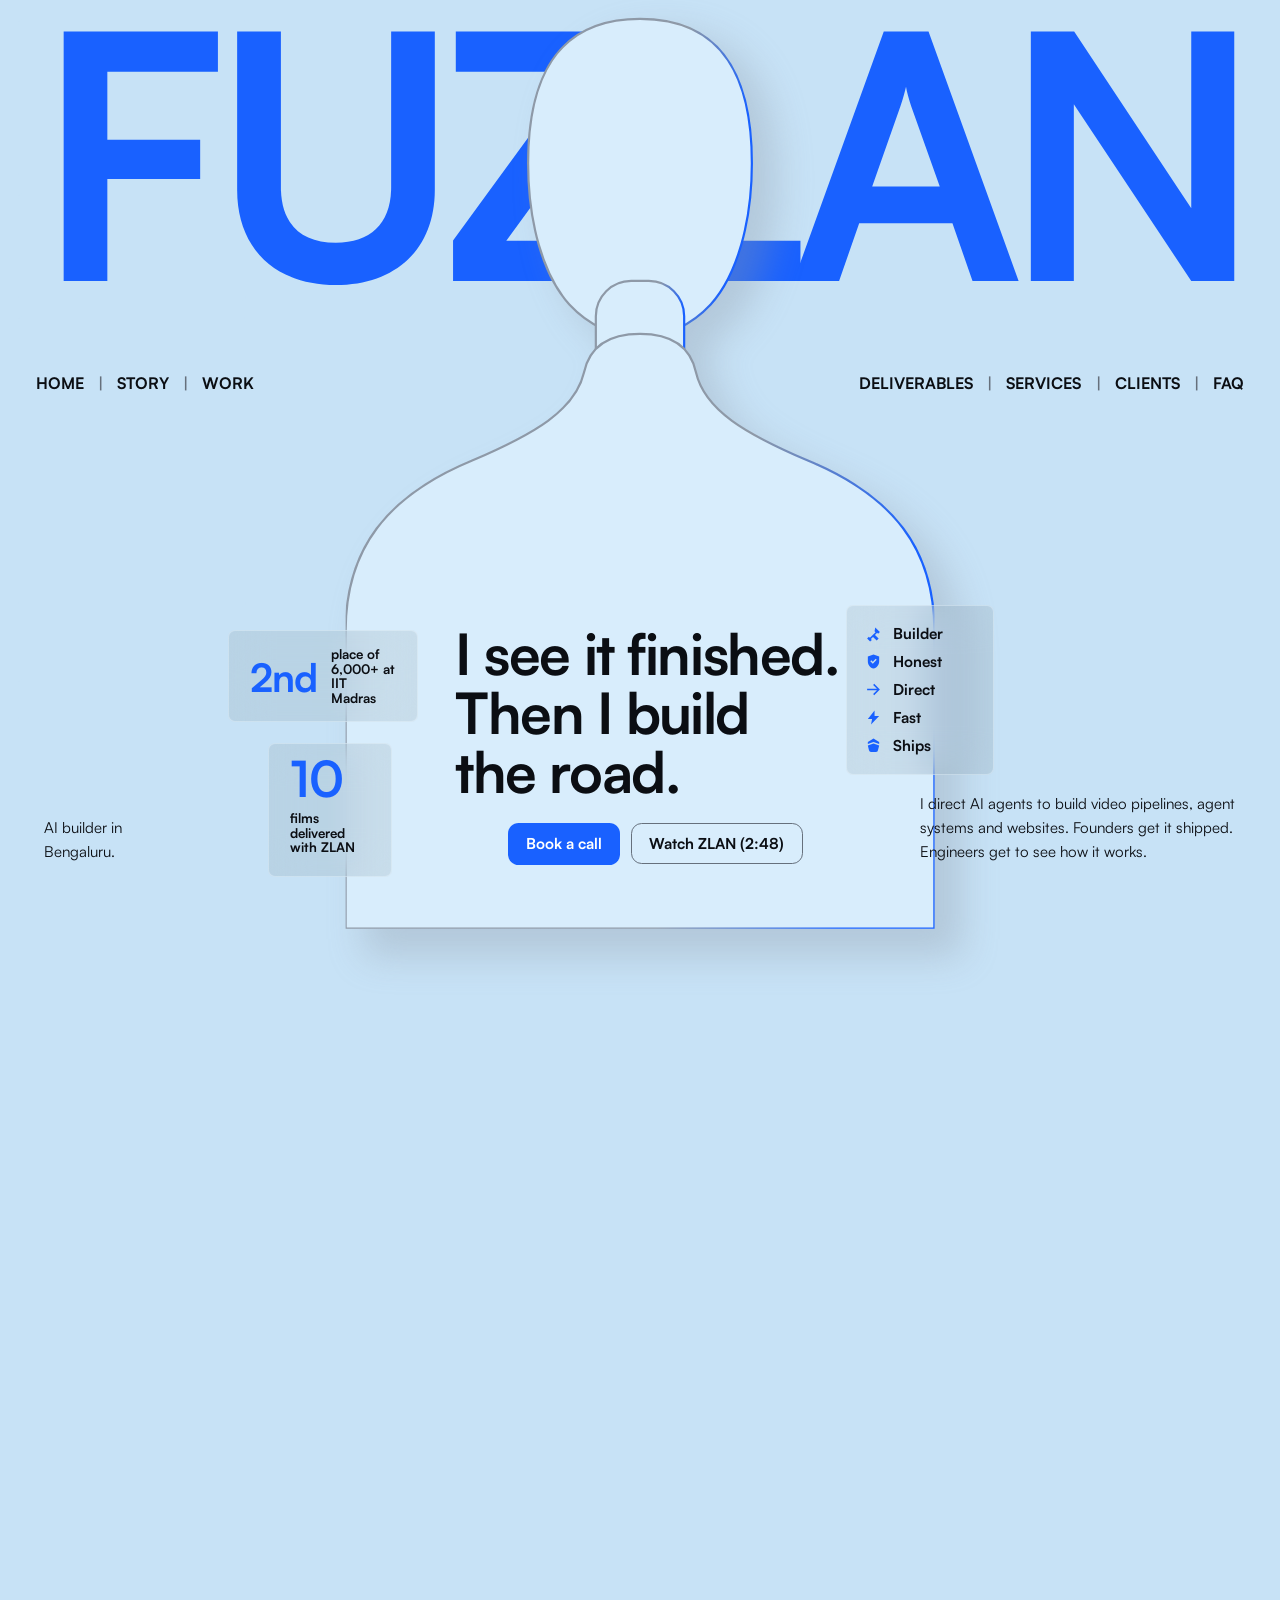
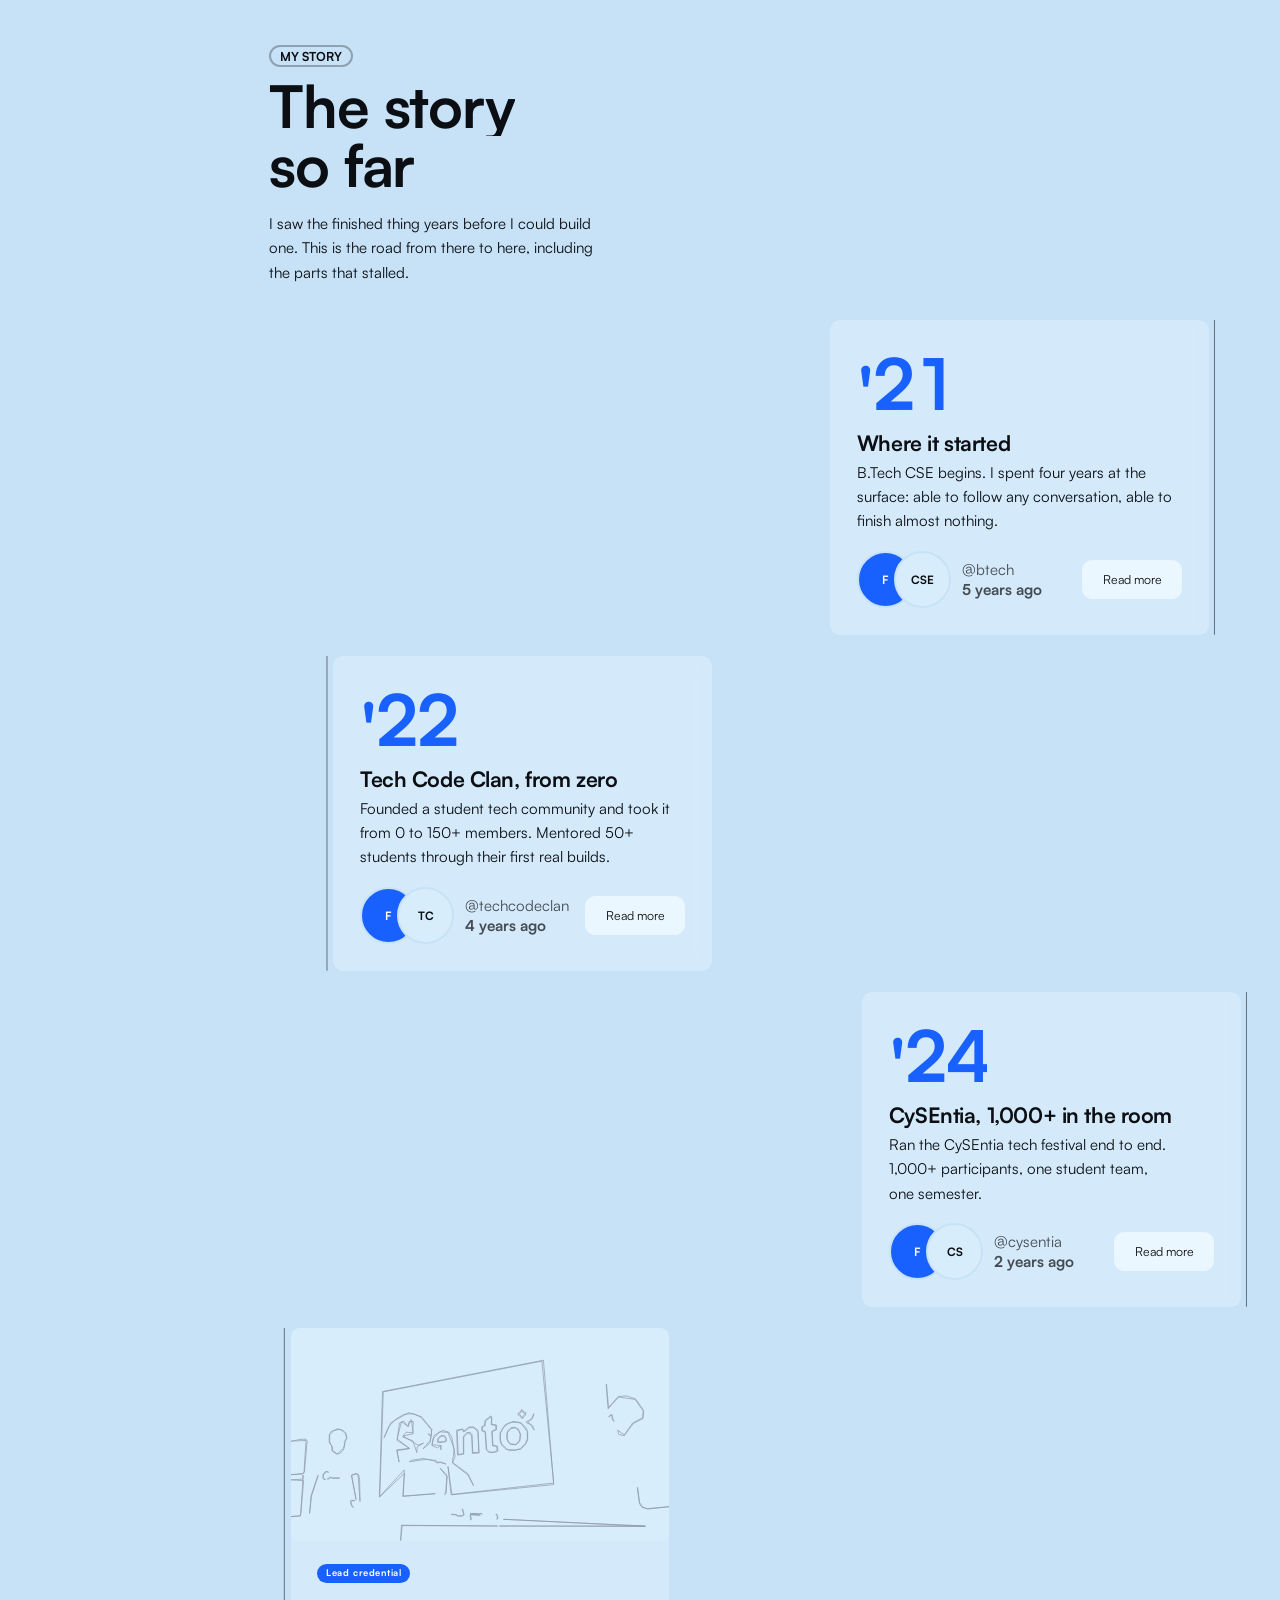
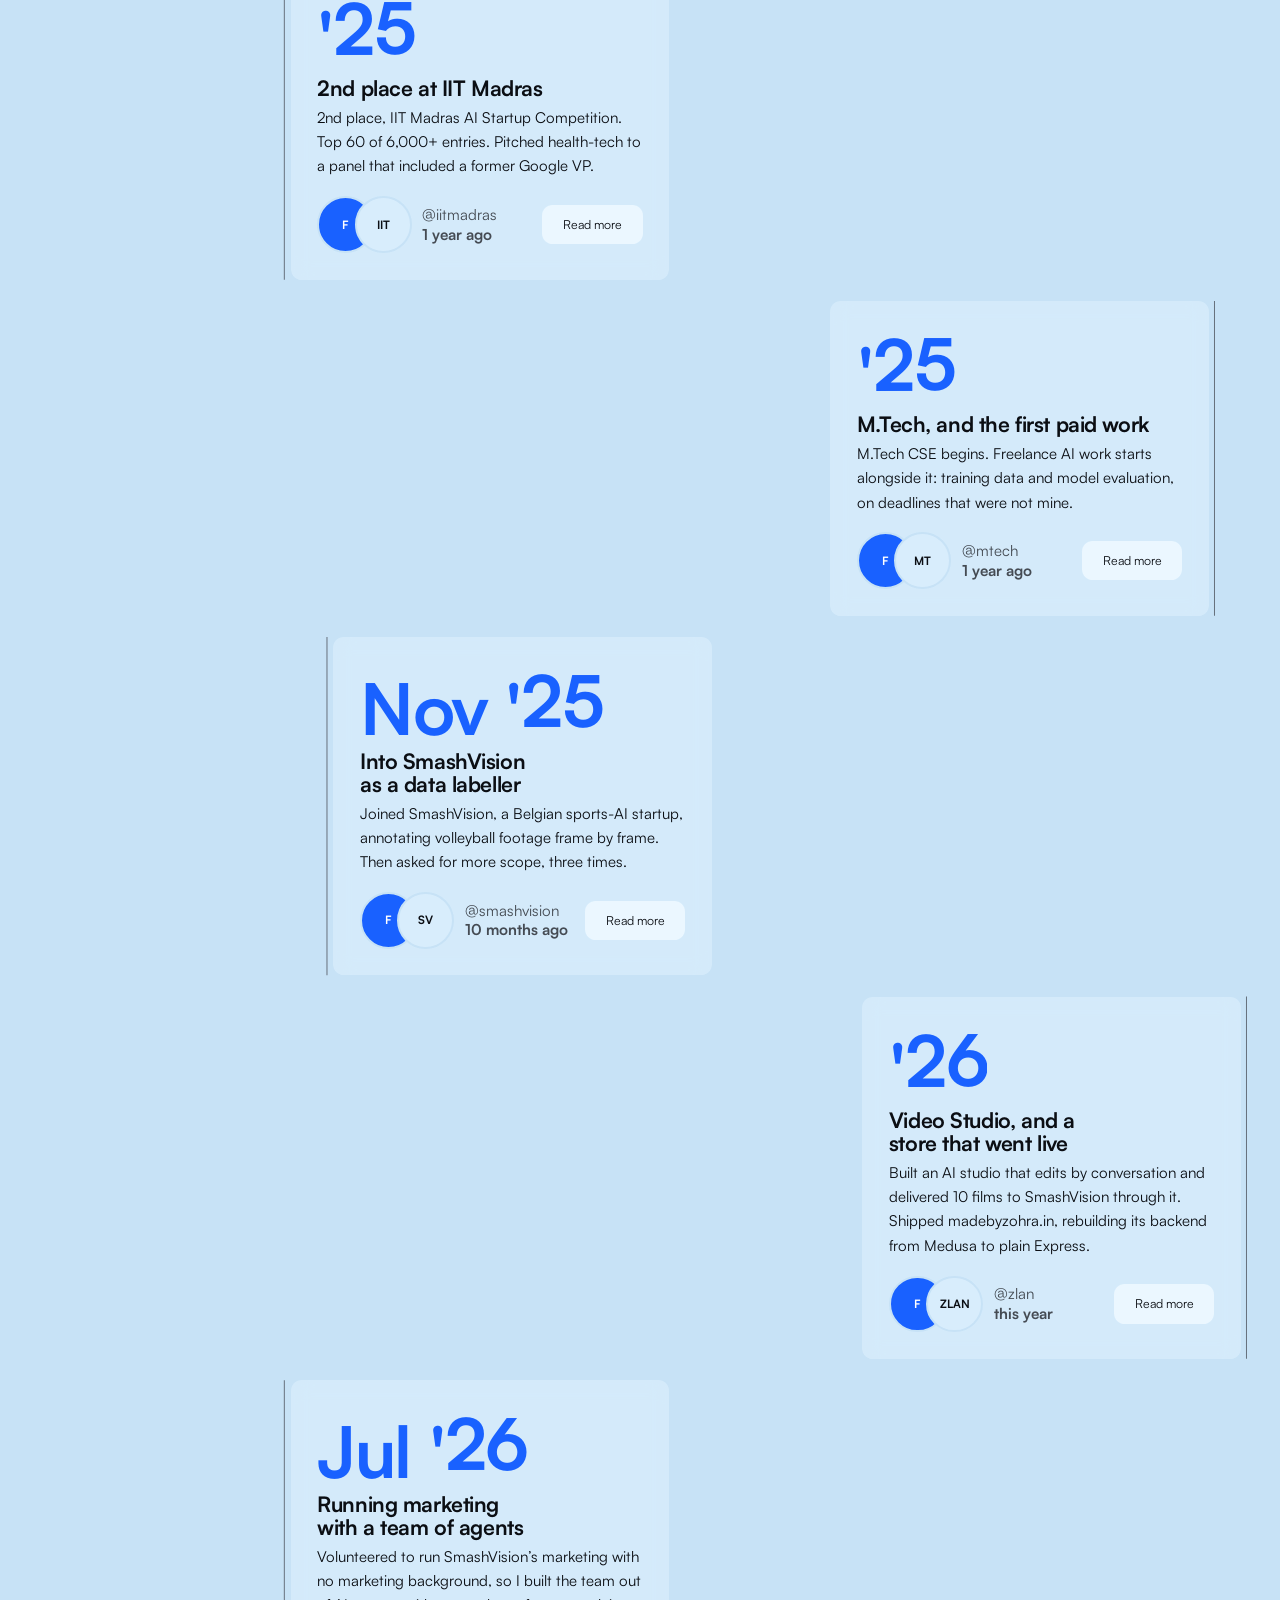
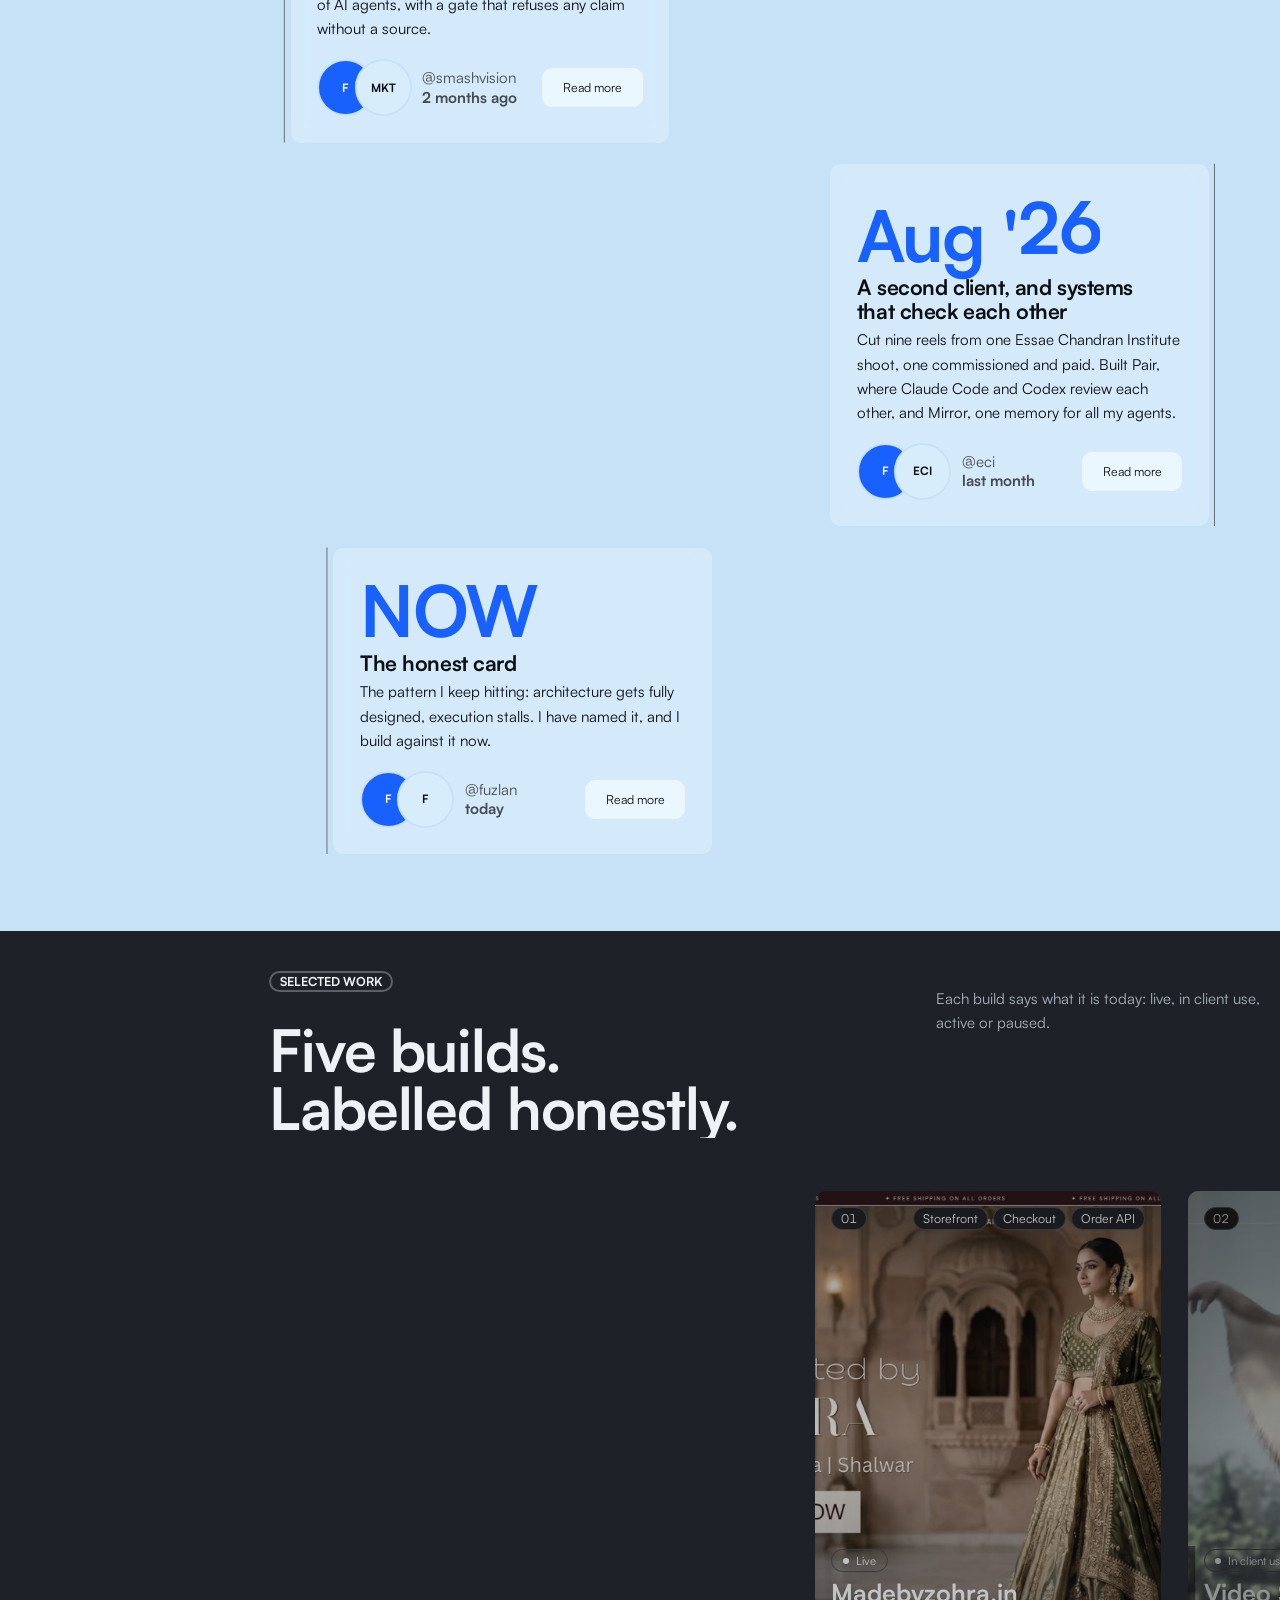
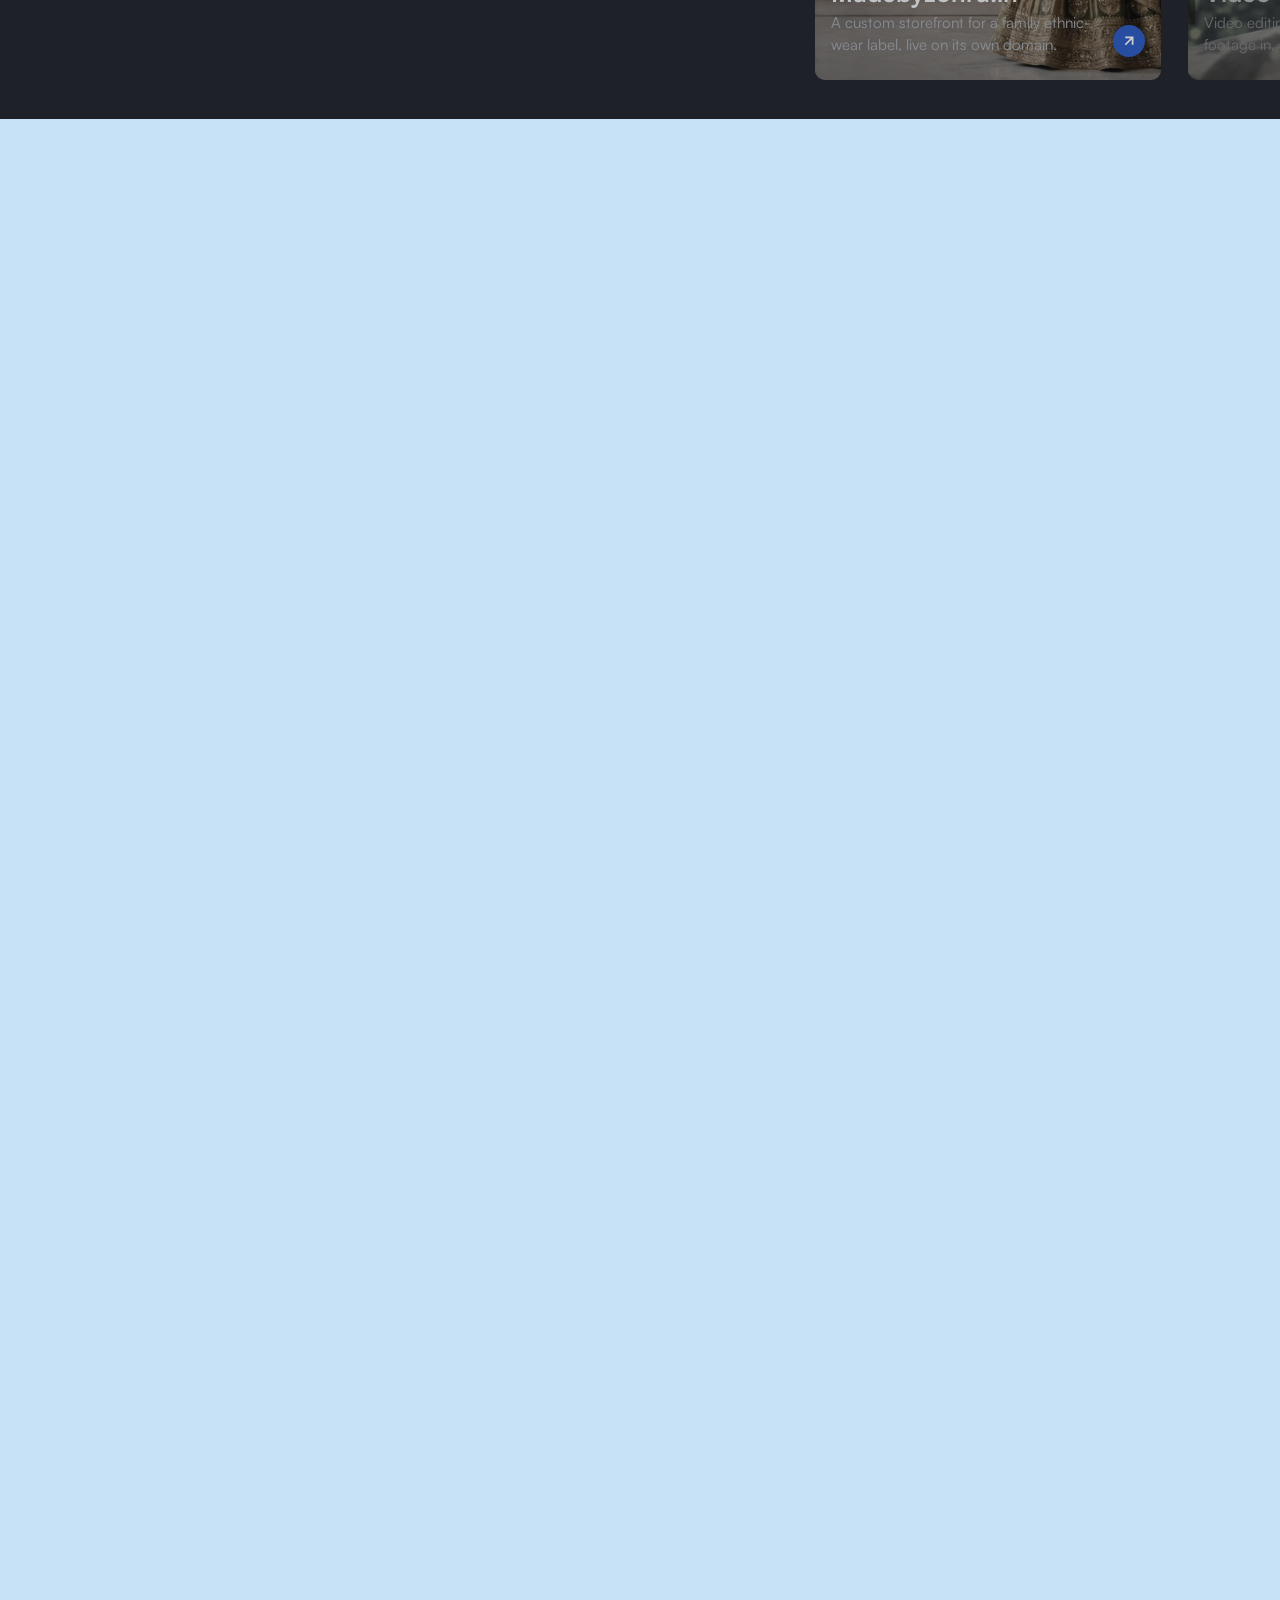
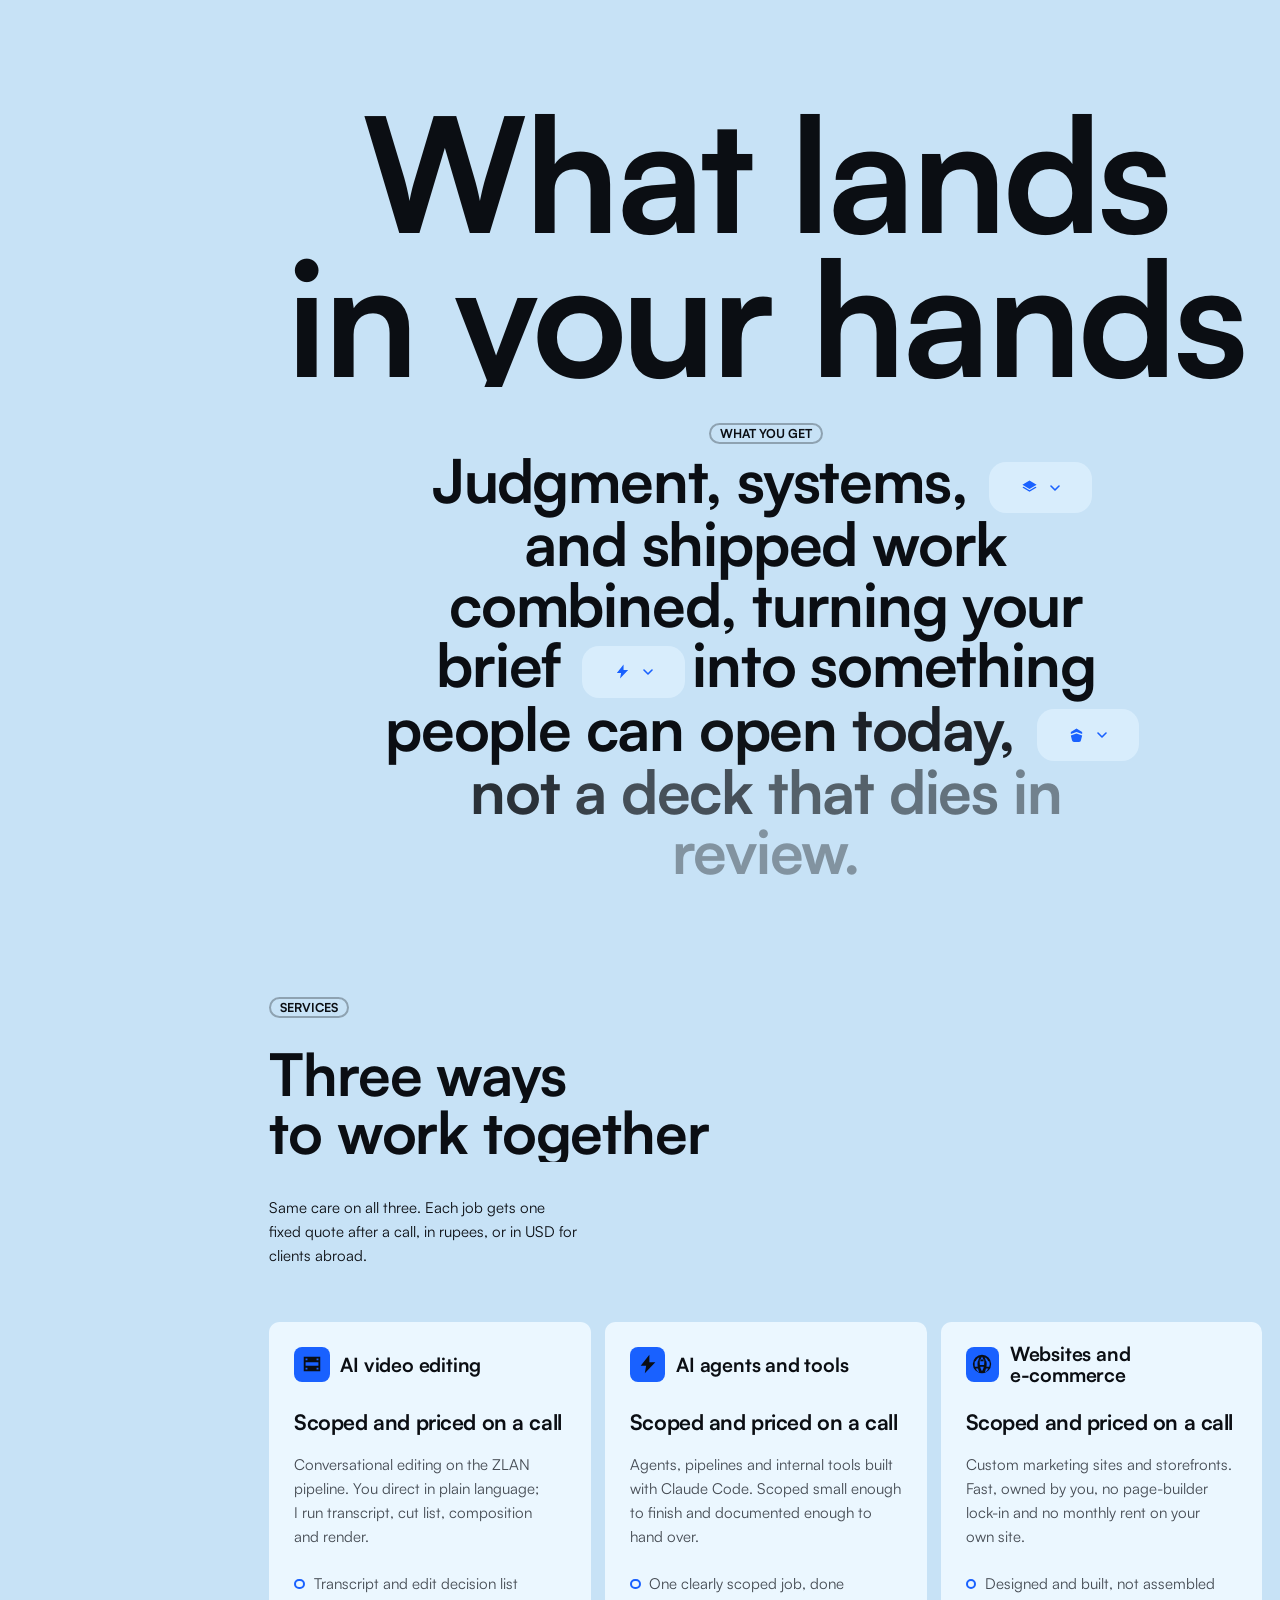
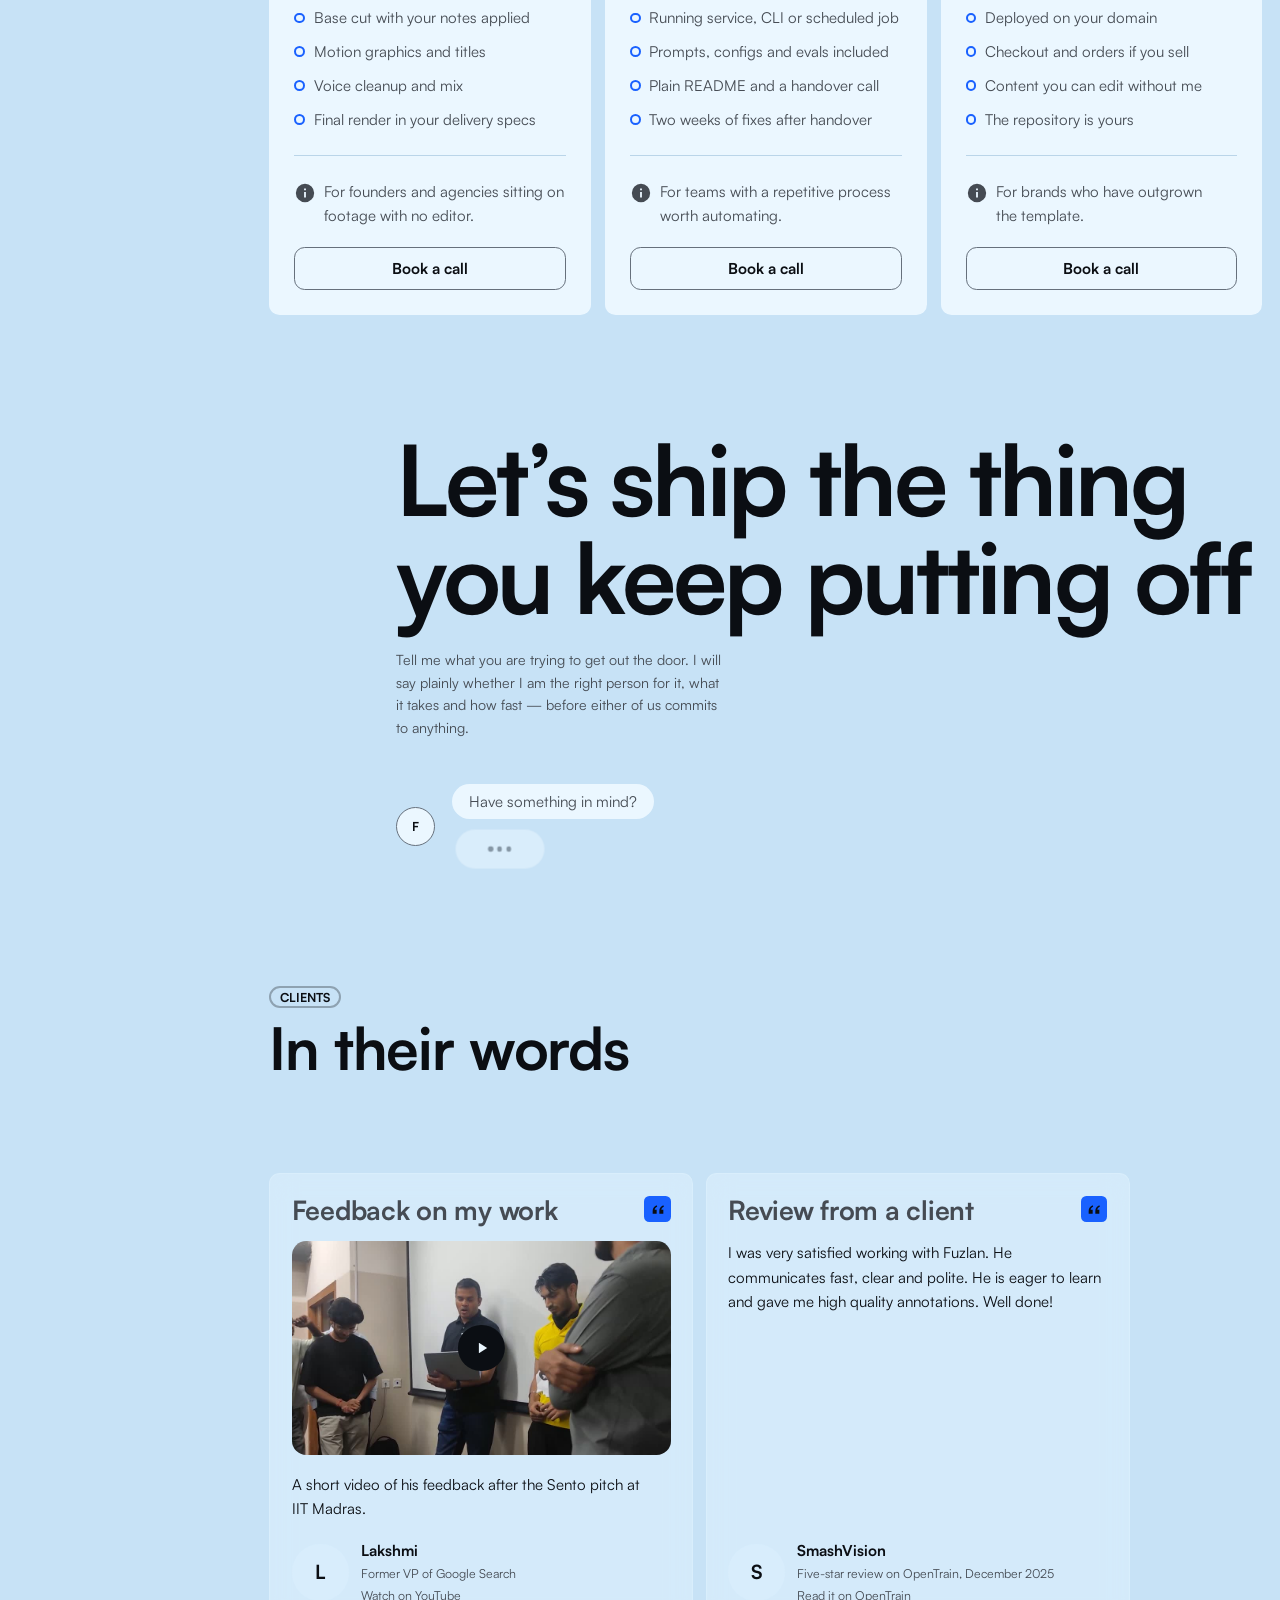
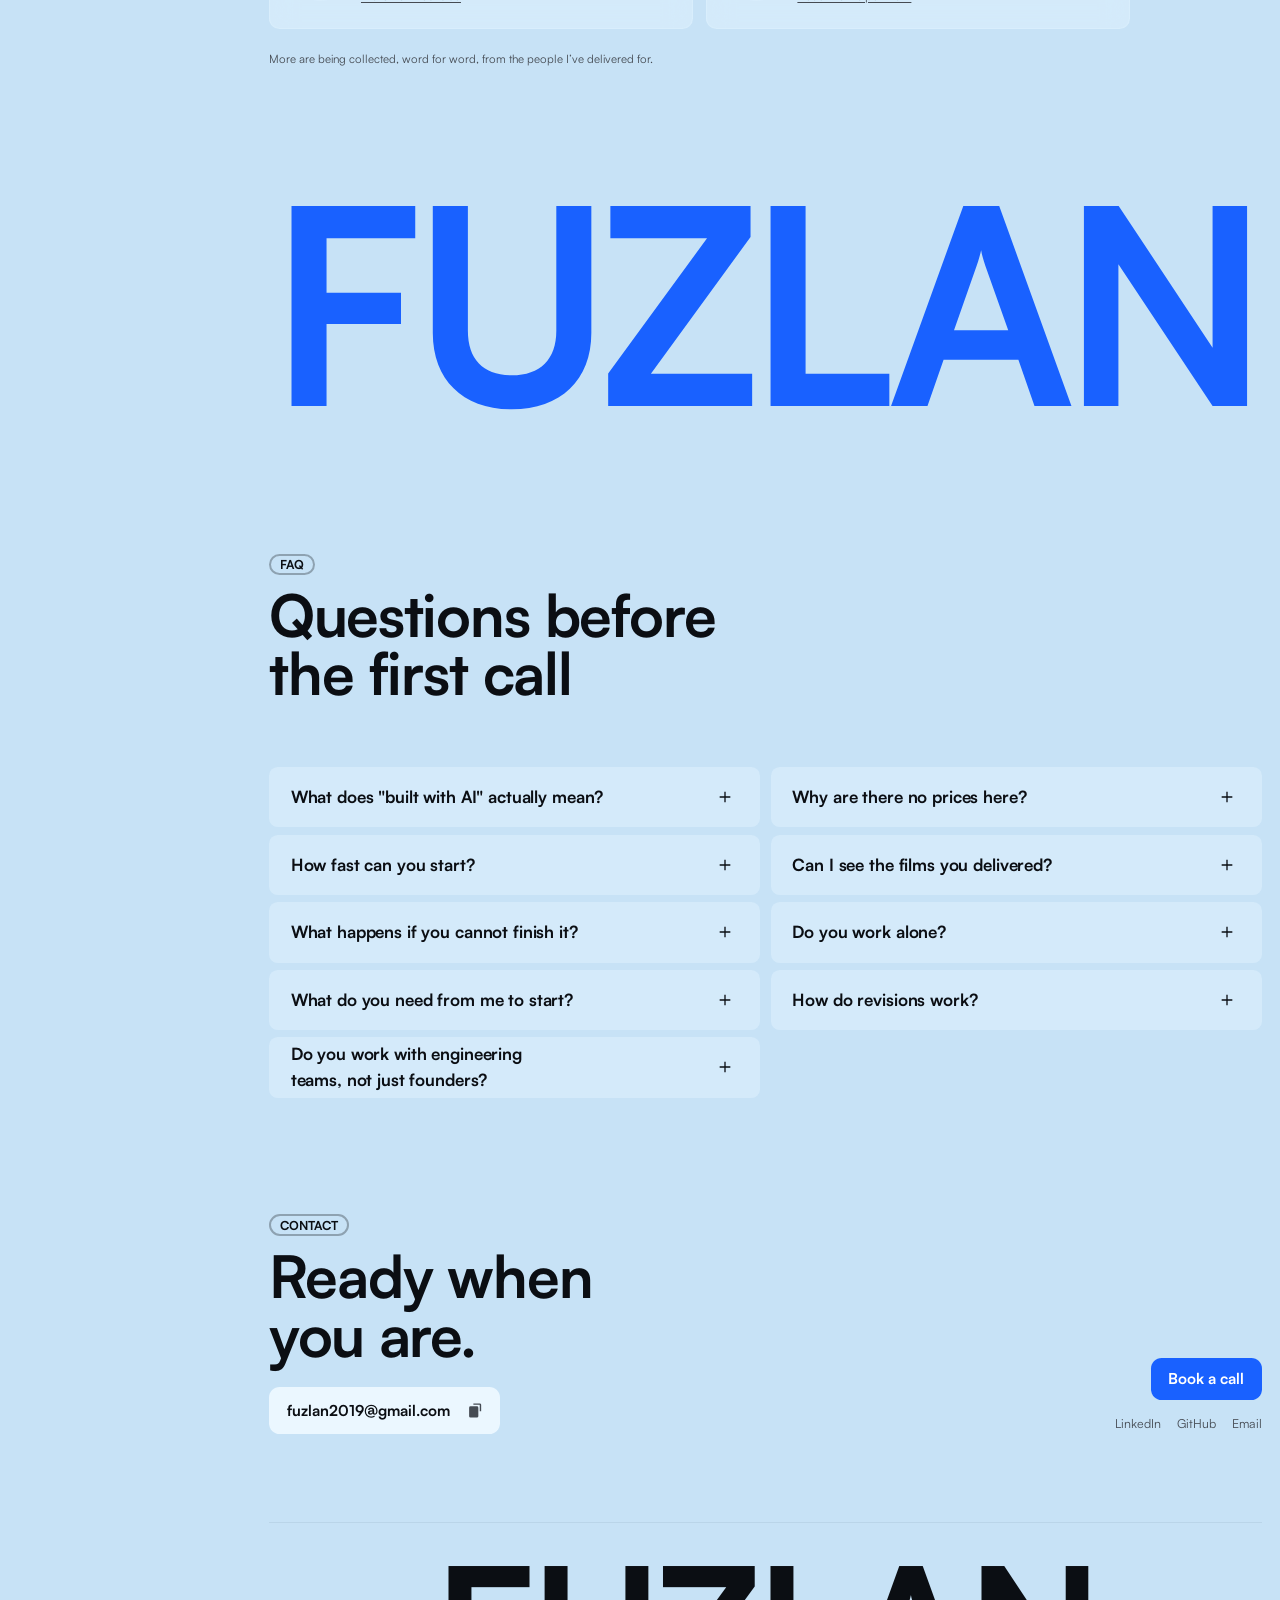
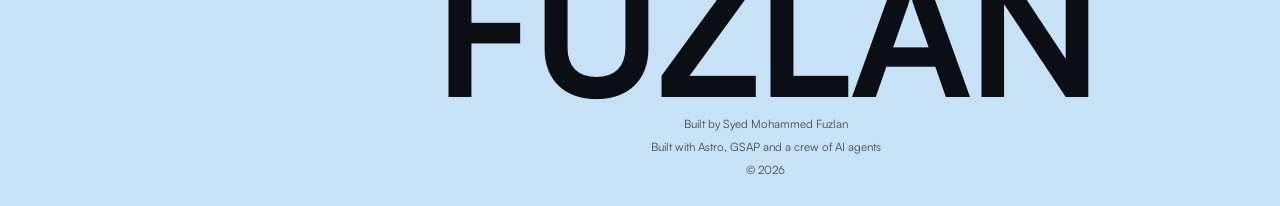
==== index.html @ 7e1467a5 "Publish portfolio build (from portfolio-v2@4879db1) Co-Authored-By: Claude Opus 5.5 <noreply@anthrop" ====
<!DOCTYPE html><html lang="en"><head><meta charset="utf-8"><meta name="viewport" content="width=device-width, initial-scale=1"><title>Fuzlan, AI builder: video pipelines, agent systems and websites</title><meta name="description" content="I direct AI agents to build video pipelines, agent systems and websites. Ten films delivered, a live storefront, and the systems behind them."><link rel="canonical" href="https://syedfuzlan.github.io/"><link rel="icon" href="/favicon.svg" type="image/svg+xml"><link rel="icon" href="/favicon.ico" sizes="32x32"><meta property="og:type" content="website"><meta property="og:title" content="Fuzlan, AI builder: video pipelines, agent systems and websites"><meta property="og:description" content="I direct AI agents to build video pipelines, agent systems and websites. Ten films delivered, a live storefront, and the systems behind them."><meta property="og:url" content="https://syedfuzlan.github.io/"><meta property="og:image" content="https://syedfuzlan.github.io/og.png"><meta property="og:image:width" content="1200"><meta property="og:image:height" content="630"><meta property="og:image:alt" content="FUZLAN. I direct AI agents to build video pipelines, agent systems and websites."><meta name="twitter:card" content="summary_large_image"><meta name="twitter:image" content="https://syedfuzlan.github.io/og.png"><link rel="preload" as="font" type="font/woff2" crossorigin href="/fonts/satoshi/Satoshi-Regular.woff2"><link rel="preload" as="font" type="font/woff2" crossorigin href="/fonts/satoshi/Satoshi-Bold.woff2"><noscript><style>
        .rv, [data-preload], .wordmark, .hero__nav, .figure, [data-eyebrow], [data-heading-split], [data-chat-msg] { opacity: 1 !important; transform: none !important; }
        .rail__inner { visibility: visible !important; }
        .fillline .w { color: var(--text); }
        [data-sketch] .sk__photo { opacity: 1 !important; }
        .sk__lines { display: none; }
      </style></noscript><link rel="stylesheet" href="/_astro/global.KOOyHSo7.css"><style>.sr{clip:rect(0 0 0 0);white-space:nowrap;border:0;width:1px;height:1px;margin:-1px;padding:0;position:absolute;overflow:hidden}
</style></head><body><a class="skip" href="#about">Skip to content</a><svg width="0" height="0" aria-hidden="true" focusable="false" style="position:absolute"><defs><!-- Pencil outline: graphite along the figure's edge, turning red at the
         shoulder like a red pencil. Referenced by .figure__art's stroke in hero.css. --><linearGradient id="rimlight" x1="0" y1="0" x2="1" y2="0.2"><stop offset="0%" style="stop-color: var(--graphite)"></stop><stop offset="70%" style="stop-color: var(--graphite)"></stop><stop offset="100%" style="stop-color: var(--accent)"></stop></linearGradient></defs><symbol id="silhouette" viewBox="0 0 400 620"><path d="M200 2c-58 0-76 42-76 98 0 40 10 76 28 96 13 14 30 22 48 22s35-8 48-22c18-20 28-56 28-96 0-56-18-98-76-98Z"></path><rect x="170" y="180" width="60" height="76" rx="24"></rect><path d="M200 216c20 0 34 8 38 26 6 26 34 42 76 60 58 24 86 60 86 116v202H0V418c0-56 28-92 86-116 42-18 70-34 76-60 4-18 18-26 38-26Z"></path></symbol></svg><div class="page-ghost" aria-hidden="true"></div><div class="mbar" data-open="false"><a class="logo-pill" href="#home">FUZLAN</a><a class="btn" href="https://cal.com/fuzlan-syed-tqcm4u/30min" target="_blank" rel="noopener">Book a call</a><button class="mbar__menu" type="button" aria-expanded="false" aria-label="Open menu"><svg class width="18" height="18" viewBox="0 0 24 24" fill="currentColor" aria-hidden="true" focusable="false"><path d="M4 4h6v6H4Zm10 0h6v6h-6ZM4 14h6v6H4Zm10 0h6v6h-6Z"></path></svg></button><nav class="msheet" aria-label="Sections"><a class="nav-pill" href="#home" data-nav="home"><svg class width="15" height="15" viewBox="0 0 24 24" fill="currentColor" aria-hidden="true" focusable="false"><path d="M12 3 3 10v10a1 1 0 0 0 1 1h5v-6h6v6h5a1 1 0 0 0 1-1V10Z"></path></svg>Home</a><a class="nav-pill" href="#about" data-nav="about"><svg class width="15" height="15" viewBox="0 0 24 24" fill="currentColor" aria-hidden="true" focusable="false"><path d="M12 3a9 9 0 1 0 0 18 9 9 0 0 0 0-18Zm0 4a3 3 0 1 1 0 6 3 3 0 0 1 0-6Zm0 13a7 7 0 0 1-5-2.1c.6-2 2.7-3.2 5-3.2s4.4 1.2 5 3.2A7 7 0 0 1 12 20Z"></path></svg>Story</a><a class="nav-pill" href="#projects" data-nav="projects"><svg class width="15" height="15" viewBox="0 0 24 24" fill="currentColor" aria-hidden="true" focusable="false"><path d="M9 4h6a2 2 0 0 1 2 2v1h2a2 2 0 0 1 2 2v9a2 2 0 0 1-2 2H5a2 2 0 0 1-2-2V9a2 2 0 0 1 2-2h2V6a2 2 0 0 1 2-2Zm0 3h6V6H9Z"></path></svg>Work</a><a class="nav-pill" href="#what-you-get" data-nav="what-you-get"><svg class width="15" height="15" viewBox="0 0 24 24" fill="currentColor" aria-hidden="true" focusable="false"><path d="M12 2 2 8l10 6 10-6Zm-8.3 9L2 12l10 6 10-6-1.7-1-8.3 5Z"></path></svg>Deliverables</a><a class="nav-pill" href="#services" data-nav="services"><svg class width="15" height="15" viewBox="0 0 24 24" fill="currentColor" aria-hidden="true" focusable="false"><path d="M13.5 2 4 14h6l-1.5 8L20 10h-6.5Z"></path></svg>Services</a><a class="nav-pill" href="#clients" data-nav="clients"><svg class width="15" height="15" viewBox="0 0 24 24" fill="currentColor" aria-hidden="true" focusable="false"><path d="M9 4a3.5 3.5 0 1 1 0 7 3.5 3.5 0 0 1 0-7Zm7 1a3 3 0 1 1 0 6 3 3 0 0 1 0-6ZM2 20c0-3.3 3.1-6 7-6s7 2.7 7 6Zm14.5-7c3 0 5.5 2.2 5.5 5v2h-4.2c0-2.7-1-5-2.7-6.6.4-.3.9-.4 1.4-.4Z"></path></svg>Clients</a><a class="nav-pill" href="#faq" data-nav="faq"><svg class width="15" height="15" viewBox="0 0 24 24" fill="currentColor" aria-hidden="true" focusable="false"><path d="M12 2a10 10 0 1 0 0 20 10 10 0 0 0 0-20Zm.2 15.5a1.3 1.3 0 1 1 0-2.6 1.3 1.3 0 0 1 0 2.6ZM14 12c-.8.6-1 .9-1 1.6v.4h-2v-.6c0-1.4.6-2.1 1.5-2.8.7-.5 1-.9 1-1.5 0-.8-.6-1.3-1.5-1.3-.8 0-1.4.4-1.7 1.2l-1.8-.8C9 6.7 10.3 6 12 6c2 0 3.5 1.2 3.5 3 0 1.3-.6 2.1-1.5 3Z"></path></svg>FAQ</a><div class="rail__mail"><span>fuzlan2019@gmail.com</span><button class="copy-btn" data-copy="fuzlan2019@gmail.com" type="button"><svg class width="15" height="15" viewBox="0 0 24 24" fill="currentColor" aria-hidden="true" focusable="false"><path d="M9 2h9a2 2 0 0 1 2 2v9h-2V4H9Zm-4 4h9a2 2 0 0 1 2 2v12a2 2 0 0 1-2 2H5a2 2 0 0 1-2-2V8a2 2 0 0 1 2-2Z"></path></svg><span class="sr">Copy email address</span></button></div><a class="btn" href="https://cal.com/fuzlan-syed-tqcm4u/30min" target="_blank" rel="noopener">Book a call</a></nav></div><header class="hero" id="home"><h1 class="wordmark" data-hero="logo">FUZLAN</h1><nav class="hero__nav" aria-label="Sections"><ul><li data-hero="nav-home"><a href="#home">Home</a></li><li data-hero="nav-about"><a href="#about">Story</a></li><li data-hero="nav-projects"><a href="#projects">Work</a></li></ul><ul><li data-hero="nav-what-you-get"><a href="#what-you-get">Deliverables</a></li><li data-hero="nav-services"><a href="#services">Services</a></li><li data-hero="nav-clients"><a href="#clients">Clients</a></li><li data-hero="nav-faq"><a href="#faq">FAQ</a></li></ul></nav><!-- Portrait slot. See src/components/Silhouette.astro for the one-file swap. --><div class="figure" aria-hidden="true"><svg class="figure__shadow" viewBox="0 0 400 560" preserveAspectRatio="xMidYMin slice"><use href="#silhouette"></use></svg><svg class="figure__art" viewBox="0 0 400 560" preserveAspectRatio="xMidYMin slice"><use href="#silhouette"></use></svg></div><div class="hero__band"><div class="hero__left"><p class="hero__caption" data-preload data-hero-fade>AI builder in Bengaluru.</p><div class="hero__cards"><a class="stat stat--1" data-preload data-hero="stat-1" href="https://www.youtube.com/watch?v=ueWF6grD7H8" target="_blank" rel="noopener"><b class="stat__value">2nd</b><span class="stat__label">place of 6,000+ at IIT Madras</span></a><a class="stat stat--2" data-preload data-hero="stat-2" href="https://www.youtube.com/watch?v=uwUm25BOGa8" target="_blank" rel="noopener"><b class="stat__value">10</b><span class="stat__label">films delivered with ZLAN</span></a></div></div><div class="hero__mid"><p class="claim" data-preload>I see it finished.<br>Then I build<br>the road.</p><div class="hero__ctas"><a class="btn" data-button-hover data-preload data-hero="cta" href="https://cal.com/fuzlan-syed-tqcm4u/30min" target="_blank" rel="noopener">Book a call</a><a class="btn btn--ghost" data-button-hover data-preload data-hero-out href="https://www.youtube.com/watch?v=uwUm25BOGa8" target="_blank" rel="noopener">Watch ZLAN (2:48)</a></div></div><div class="hero__right"><ul class="traits" data-preload data-hero-fade><li><svg class width="17" height="17" viewBox="0 0 24 24" fill="currentColor" aria-hidden="true" focusable="false"><path d="M14.5 2 21 8.5l-2.5 2.5-1.4-1.4-3 3 5.2 5.2-2.8 2.8-5.2-5.2-3 3 1.4 1.4L7.2 22 3 17.8l2.5-2.5 1.4 1.4 8-8-1.4-1.4Z"></path></svg>Builder</li><li><svg class width="17" height="17" viewBox="0 0 24 24" fill="currentColor" aria-hidden="true" focusable="false"><path d="M12 2 4 5v7c0 5 3.4 9 8 10 4.6-1 8-5 8-10V5Zm-1 13-3.5-3.5 1.4-1.4L11 12.2l4.1-4.1 1.4 1.4Z"></path></svg>Honest</li><li><svg class width="17" height="17" viewBox="0 0 24 24" fill="currentColor" aria-hidden="true" focusable="false"><path d="M13 4l8 8-8 8-1.5-1.5 5.4-5.5H3v-2h13.9L11.5 5.5Z"></path></svg>Direct</li><li><svg class width="17" height="17" viewBox="0 0 24 24" fill="currentColor" aria-hidden="true" focusable="false"><path d="M13.5 2 4 14h6l-1.5 8L20 10h-6.5Z"></path></svg>Fast</li><li><svg class width="17" height="17" viewBox="0 0 24 24" fill="currentColor" aria-hidden="true" focusable="false"><path d="M12 2 4 7v3l8-3 8 3V7Zm-8 10 8-3 8 3-1.6 6.2A3 3 0 0 1 15.5 21h-7a3 3 0 0 1-2.9-2.2Z"></path></svg>Ships</li></ul><p class="hero__note" data-preload data-hero-fade>I direct AI agents to build video pipelines, agent systems and websites. Founders get it shipped. Engineers get to see how it works.</p></div><div class="hero__ctas hero__ctas--m"><a class="btn" data-button-hover href="https://cal.com/fuzlan-syed-tqcm4u/30min" target="_blank" rel="noopener">Book a call</a><a class="btn btn--ghost" data-button-hover href="https://www.youtube.com/watch?v=uwUm25BOGa8" target="_blank" rel="noopener">Watch ZLAN (2:48)</a></div></div></header><div class="frame"><aside class="rail" aria-label="Site navigation"><div class="rail__inner"><div class="rail__card"><div class="rail__top"><a class="logo-pill" data-side="logo" href="#home">FUZLAN</a><div class="rail__socials"><a class="icon-sq" href="https://linkedin.com/in/syedfuzlan" rel="me noopener" target="_blank" aria-label="LinkedIn"><svg class width="13" height="13" viewBox="0 0 24 24" fill="currentColor" aria-hidden="true" focusable="false"><path d="M4.5 3.5a2 2 0 1 1 0 4 2 2 0 0 1 0-4ZM3 9h3v12H3Zm5.5 0h2.9v1.6h.1c.4-.8 1.5-1.8 3.2-1.8 3.4 0 4 2.2 4 5.1V21h-3v-5.4c0-1.3 0-3-1.8-3s-2.1 1.4-2.1 2.9V21h-3Z"></path></svg></a><a class="icon-sq" href="https://github.com/SyedFuzlan" rel="me noopener" target="_blank" aria-label="GitHub"><svg class width="13" height="13" viewBox="0 0 24 24" fill="currentColor" aria-hidden="true" focusable="false"><path d="M12 2a10 10 0 0 0-3.2 19.5c.5.1.7-.2.7-.5v-1.8c-2.8.6-3.4-1.3-3.4-1.3-.5-1.2-1.1-1.5-1.1-1.5-1-.6.1-.6.1-.6 1 .1 1.5 1 1.5 1 .9 1.6 2.4 1.1 3 .9.1-.7.4-1.1.7-1.4-2.2-.3-4.6-1.1-4.6-5 0-1.1.4-2 1-2.7-.1-.3-.4-1.3.1-2.7 0 0 .8-.3 2.7 1a9.4 9.4 0 0 1 5 0c1.9-1.3 2.7-1 2.7-1 .5 1.4.2 2.4.1 2.7.6.7 1 1.6 1 2.7 0 3.9-2.4 4.7-4.6 5 .4.3.7 1 .7 2v2.9c0 .3.2.6.7.5A10 10 0 0 0 12 2Z"></path></svg></a><a class="icon-sq" href="mailto:fuzlan2019@gmail.com" rel="me noopener" target="_blank" aria-label="Email"><svg class width="13" height="13" viewBox="0 0 24 24" fill="currentColor" aria-hidden="true" focusable="false"><path d="M3 5h18a1 1 0 0 1 1 1v12a1 1 0 0 1-1 1H3a1 1 0 0 1-1-1V6a1 1 0 0 1 1-1Zm9 8L4.4 7h15.2Z"></path></svg></a></div></div><p class="rail__bio">AI builder. I direct agents to build video pipelines, agent systems and websites.</p></div><div class="rail__card rail__stats"><a class="rail-stat" data-side="stat-1" href="https://www.youtube.com/watch?v=ueWF6grD7H8" target="_blank" rel="noopener"><b>2nd</b><span>place of 6,000+ at IIT Madras</span></a><a class="rail-stat" data-side="stat-2" href="https://www.youtube.com/watch?v=uwUm25BOGa8" target="_blank" rel="noopener"><b>10</b><span>films delivered with ZLAN</span></a></div><nav class="rail__card rail__nav" aria-label="Sections"><a class="nav-pill" href="#home" data-nav="home" data-side="nav-home" aria-current="true"><svg class width="15" height="15" viewBox="0 0 24 24" fill="currentColor" aria-hidden="true" focusable="false"><path d="M12 3 3 10v10a1 1 0 0 0 1 1h5v-6h6v6h5a1 1 0 0 0 1-1V10Z"></path></svg><span class="nav-pill__label">Home</span></a><a class="nav-pill" href="#about" data-nav="about" data-side="nav-about" aria-current="false"><svg class width="15" height="15" viewBox="0 0 24 24" fill="currentColor" aria-hidden="true" focusable="false"><path d="M12 3a9 9 0 1 0 0 18 9 9 0 0 0 0-18Zm0 4a3 3 0 1 1 0 6 3 3 0 0 1 0-6Zm0 13a7 7 0 0 1-5-2.1c.6-2 2.7-3.2 5-3.2s4.4 1.2 5 3.2A7 7 0 0 1 12 20Z"></path></svg><span class="nav-pill__label">Story</span></a><a class="nav-pill" href="#projects" data-nav="projects" data-side="nav-projects" aria-current="false"><svg class width="15" height="15" viewBox="0 0 24 24" fill="currentColor" aria-hidden="true" focusable="false"><path d="M9 4h6a2 2 0 0 1 2 2v1h2a2 2 0 0 1 2 2v9a2 2 0 0 1-2 2H5a2 2 0 0 1-2-2V9a2 2 0 0 1 2-2h2V6a2 2 0 0 1 2-2Zm0 3h6V6H9Z"></path></svg><span class="nav-pill__label">Work</span></a><a class="nav-pill" href="#what-you-get" data-nav="what-you-get" data-side="nav-what-you-get" aria-current="false"><svg class width="15" height="15" viewBox="0 0 24 24" fill="currentColor" aria-hidden="true" focusable="false"><path d="M12 2 2 8l10 6 10-6Zm-8.3 9L2 12l10 6 10-6-1.7-1-8.3 5Z"></path></svg><span class="nav-pill__label">Deliverables</span></a><a class="nav-pill" href="#services" data-nav="services" data-side="nav-services" aria-current="false"><svg class width="15" height="15" viewBox="0 0 24 24" fill="currentColor" aria-hidden="true" focusable="false"><path d="M13.5 2 4 14h6l-1.5 8L20 10h-6.5Z"></path></svg><span class="nav-pill__label">Services</span></a><a class="nav-pill" href="#clients" data-nav="clients" data-side="nav-clients" aria-current="false"><svg class width="15" height="15" viewBox="0 0 24 24" fill="currentColor" aria-hidden="true" focusable="false"><path d="M9 4a3.5 3.5 0 1 1 0 7 3.5 3.5 0 0 1 0-7Zm7 1a3 3 0 1 1 0 6 3 3 0 0 1 0-6ZM2 20c0-3.3 3.1-6 7-6s7 2.7 7 6Zm14.5-7c3 0 5.5 2.2 5.5 5v2h-4.2c0-2.7-1-5-2.7-6.6.4-.3.9-.4 1.4-.4Z"></path></svg><span class="nav-pill__label">Clients</span></a><a class="nav-pill" href="#faq" data-nav="faq" data-side="nav-faq" aria-current="false"><svg class width="15" height="15" viewBox="0 0 24 24" fill="currentColor" aria-hidden="true" focusable="false"><path d="M12 2a10 10 0 1 0 0 20 10 10 0 0 0 0-20Zm.2 15.5a1.3 1.3 0 1 1 0-2.6 1.3 1.3 0 0 1 0 2.6ZM14 12c-.8.6-1 .9-1 1.6v.4h-2v-.6c0-1.4.6-2.1 1.5-2.8.7-.5 1-.9 1-1.5 0-.8-.6-1.3-1.5-1.3-.8 0-1.4.4-1.7 1.2l-1.8-.8C9 6.7 10.3 6 12 6c2 0 3.5 1.2 3.5 3 0 1.3-.6 2.1-1.5 3Z"></path></svg><span class="nav-pill__label">FAQ</span></a></nav><div class="rail__card rail__marquee" aria-hidden="true"><div class="marquee__track"><span>Claude Code</span><span>Astro</span><span>Next.js</span><span>Python</span><span>FFmpeg</span><span>HyperFrames</span><span>Tailwind</span><span>Node.js</span><span>Claude Code</span><span>Astro</span><span>Next.js</span><span>Python</span><span>FFmpeg</span><span>HyperFrames</span><span>Tailwind</span><span>Node.js</span></div></div><div class="rail__card rail__mailcard"><div class="rail__mail"><span>fuzlan2019@gmail.com</span><button class="copy-btn" data-copy="fuzlan2019@gmail.com" type="button"><span class="copy-btn__icon copy-btn__icon--copy"><svg class width="15" height="15" viewBox="0 0 24 24" fill="currentColor" aria-hidden="true" focusable="false"><path d="M9 2h9a2 2 0 0 1 2 2v9h-2V4H9Zm-4 4h9a2 2 0 0 1 2 2v12a2 2 0 0 1-2 2H5a2 2 0 0 1-2-2V8a2 2 0 0 1 2-2Z"></path></svg></span><span class="copy-btn__icon copy-btn__icon--done"><svg class width="15" height="15" viewBox="0 0 24 24" fill="currentColor" aria-hidden="true" focusable="false"><path d="M9.5 17.6 4 12.1l1.6-1.6 3.9 4 8.9-8.9L20 7.2Z"></path></svg></span><span class="copy-btn__tip" aria-hidden="true">Copy email</span><span class="sr">Copy email address</span></button></div></div><a class="btn btn--wide" data-button-hover data-side="cta" href="https://cal.com/fuzlan-syed-tqcm4u/30min" target="_blank" rel="noopener">Book a call</a></div></aside><main class="main"><section class="sec jrny" id="about"><div class="jrny__head"><span class="eyebrow" data-eyebrow>My story</span><h2 class="h-sec" data-heading-split>The story<br>so far</h2><p class="lede rv">I saw the finished thing years before I could build one. This is the road from there to here, including the parts that stalled.</p></div><div class="timeline"><svg class="timeline__svg" aria-hidden="true" preserveAspectRatio="none"></svg><ol class="tl-list"><li class="tl-item tl-item--right"><article class="tl-card"><p class="tl-card__year"><span class="tl-card__year-track" aria-hidden="true">&#39;21</span><span class="sr">&#39;21</span></p><h3>Where it started</h3><p class="tl-card__body">B.Tech CSE begins. I spent four years at the surface: able to follow any conversation, able to finish almost nothing.</p><div class="tl-card__foot"><span class="avatars" aria-hidden="true"><span class="avatar avatar--back">F</span><span class="avatar avatar--front">CSE</span></span><p class="tl-card__meta">@btech<b>5 years ago</b></p><button class="readmore" type="button" aria-expanded="false" aria-controls="jm-0">Read more</button></div></article><div class="tl-card__popup" id="jm-0" aria-hidden="true"><button class="tl-card__popup-close" type="button" aria-label="Close"><span aria-hidden="true">&times;</span></button><p class="tl-card__popup-year">&#39;21</p><h3>Where it started</h3><p class="tl-card__popup-body">The degree gave me range and no depth. I could talk about systems, AI, security, and then freeze the moment someone asked me to build one. Naming that plainly is the only reason the years after it look different.</p></div></li><li class="tl-item tl-item--left"><article class="tl-card"><p class="tl-card__year"><span class="tl-card__year-track" aria-hidden="true">&#39;22</span><span class="sr">&#39;22</span></p><h3>Tech Code Clan, from zero</h3><p class="tl-card__body">Founded a student tech community and took it from 0 to 150+ members. Mentored 50+ students through their first real builds.</p><div class="tl-card__foot"><span class="avatars" aria-hidden="true"><span class="avatar avatar--back">F</span><span class="avatar avatar--front">TC</span></span><p class="tl-card__meta">@techcodeclan<b>4 years ago</b></p><button class="readmore" type="button" aria-expanded="false" aria-controls="jm-1">Read more</button></div></article><div class="tl-card__popup" id="jm-1" aria-hidden="true"><button class="tl-card__popup-close" type="button" aria-label="Close"><span aria-hidden="true">&times;</span></button><p class="tl-card__popup-year">&#39;22</p><h3>Tech Code Clan, from zero</h3><p class="tl-card__popup-body">No budget, no faculty mandate, no template. I recruited the first twenty people by walking up to them. What stuck: people do not join a plan, they join something already moving. Sessions ran weekly whether four showed up or forty.</p></div></li><li class="tl-item tl-item--right"><article class="tl-card"><p class="tl-card__year"><span class="tl-card__year-track" aria-hidden="true">&#39;24</span><span class="sr">&#39;24</span></p><h3>CySEntia, 1,000+ in the room</h3><p class="tl-card__body">Ran the CySEntia tech festival end to end. 1,000+ participants, one student team, one semester.</p><div class="tl-card__foot"><span class="avatars" aria-hidden="true"><span class="avatar avatar--back">F</span><span class="avatar avatar--front">CS</span></span><p class="tl-card__meta">@cysentia<b>2 years ago</b></p><button class="readmore" type="button" aria-expanded="false" aria-controls="jm-2">Read more</button></div></article><div class="tl-card__popup" id="jm-2" aria-hidden="true"><button class="tl-card__popup-close" type="button" aria-label="Close"><span aria-hidden="true">&times;</span></button><p class="tl-card__popup-year">&#39;24</p><h3>CySEntia, 1,000+ in the room</h3><p class="tl-card__popup-body">Sponsors, speakers, scheduling, registrations, and the part nobody sees: making the day boring for everyone except the people attending. It was the closest thing to shipping a product I had done: a hard date, a real audience, and no way to quietly extend the deadline.</p></div></li><li class="tl-item tl-item--left tl-item--lead"><article class="tl-card"><div class="tl-card__photo"><div class="sk" data-sketch><svg class="sk__lines" aria-hidden="true" preserveAspectRatio="xMidYMid slice" xmlns="http://www.w3.org/2000/svg" viewBox="0 0 960 540" fill="none" stroke="currentColor" stroke-linecap="round" stroke-linejoin="round" stroke-width="1.800">
<path pathLength="1" d="M639.0,82.0 L232.0,161.0 L224.0,429.0 L288.0,368.0 L283.0,427.0 L366.0,420.0 L285.0,426.0 L287.0,360.0 L225.0,427.0 L234.0,162.0 L636.0,84.0 L666.0,393.0 L408.0,422.0 L398.0,351.0 L406.0,423.0 L666.0,397.0 L640.0,82.0"/>
<path pathLength="1" d="M539.0,485.0 L898.0,502.0 L528.0,502.0 L899.0,503.0 L540.0,485.0"/>
<path pathLength="1" d="M304.0,233.0 L296.0,249.0 L286.0,236.0 L275.0,241.0 L269.0,285.0 L300.0,305.0 L268.0,309.0 L274.0,340.0 L269.0,311.0 L301.0,306.0 L269.0,281.0 L280.0,238.0 L298.0,250.0 L299.0,238.0 L310.0,237.0 L309.0,266.0 L292.0,264.0 L283.0,276.0 L309.0,286.0 L319.0,316.0 L320.0,301.0 L336.0,292.0 L322.0,297.0 L284.0,274.0 L310.0,268.0 L305.0,233.0"/>
<path pathLength="1" d="M799.0,143.0 L804.0,205.0 L831.0,175.0 L872.0,181.0 L893.0,210.0 L892.0,227.0 L866.0,241.0 L845.0,271.0 L828.0,259.0 L831.0,270.0 L845.0,273.0 L868.0,242.0 L892.0,230.0 L894.0,209.0 L874.0,180.0 L850.0,172.0 L829.0,174.0 L805.0,202.0 L800.0,143.0"/>
<path pathLength="1" d="M280.0,500.0 L278.0,539.0 L282.0,501.0 L524.0,502.0 L281.0,500.0"/>
<path pathLength="1" d="M384.0,260.0 L363.0,272.0 L357.0,298.0 L371.0,304.0 L379.0,299.0 L380.0,309.0 L381.0,298.0 L358.0,296.0 L360.0,281.0 L377.0,263.0 L398.0,265.0 L414.0,307.0 L409.0,342.0 L448.0,372.0 L463.0,400.0 L449.0,370.0 L410.0,341.0 L416.0,325.0 L408.0,278.0 L400.0,264.0 L385.0,260.0"/>
<path pathLength="1" d="M298.0,215.0 L253.0,240.0 L236.0,278.0 L248.0,250.0 L266.0,231.0 L286.0,219.0 L311.0,217.0 L329.0,226.0 L356.0,258.0 L356.0,273.0 L347.0,268.0 L355.0,275.0 L352.0,286.0 L335.0,306.0 L353.0,291.0 L357.0,257.0 L331.0,225.0 L299.0,215.0"/>
<path pathLength="1" d="M452.0,251.0 L437.0,262.0 L436.0,256.0 L420.0,259.0 L422.0,322.0 L438.0,320.0 L438.0,276.0 L448.0,266.0 L458.0,272.0 L460.0,318.0 L477.0,317.0 L474.0,259.0 L463.0,251.0 L453.0,251.0"/>
<path pathLength="1" d="M452.0,253.0 L462.0,252.0 L474.0,263.0 L476.0,315.0 L461.0,316.0 L459.0,271.0 L455.0,265.0 L446.0,265.0 L437.0,275.0 L437.0,318.0 L424.0,321.0 L421.0,261.0 L434.0,257.0 L438.0,264.0 L451.0,253.0"/>
<path pathLength="1" d="M30.0,374.0 L30.0,383.0 L0.0,385.0 L32.0,387.0 L25.0,471.0 L22.0,476.0 L0.0,478.0 L24.0,477.0 L31.0,374.0"/>
<path pathLength="1" d="M26.0,282.0 L0.0,287.0 L38.0,285.0 L33.0,365.0 L29.0,369.0 L0.0,372.0 L31.0,370.0 L34.0,366.0 L41.0,286.0 L38.0,282.0 L27.0,282.0"/>
<path pathLength="1" d="M164.0,369.0 L153.0,373.0 L165.0,435.0 L154.0,374.0 L165.0,370.0 L170.0,373.0 L175.0,440.0 L174.0,383.0 L171.0,371.0 L165.0,369.0"/>
<path pathLength="1" d="M505.0,224.0 L492.0,234.0 L491.0,246.0 L484.0,250.0 L484.0,261.0 L492.0,264.0 L495.0,309.0 L501.0,315.0 L513.0,316.0 L524.0,313.0 L524.0,300.0 L512.0,297.0 L510.0,263.0 L521.0,258.0 L521.0,246.0 L509.0,244.0 L509.0,225.0 L506.0,224.0"/>
<path pathLength="1" d="M878.0,405.0 L883.0,444.0 L889.0,454.0 L904.0,459.0 L959.0,453.0 L903.0,458.0 L892.0,454.0 L884.0,443.0 L879.0,405.0"/>
<path pathLength="1" d="M505.0,226.0 L508.0,227.0 L508.0,246.0 L518.0,246.0 L520.0,256.0 L509.0,262.0 L511.0,299.0 L521.0,300.0 L523.0,311.0 L512.0,315.0 L503.0,314.0 L496.0,307.0 L493.0,262.0 L485.0,260.0 L485.0,252.0 L492.0,248.0 L493.0,236.0 L505.0,227.0"/>
<path pathLength="1" d="M563.0,237.0 L543.0,245.0 L530.0,266.0 L530.0,286.0 L534.0,297.0 L544.0,307.0 L556.0,311.0 L583.0,307.0 L595.0,295.0 L600.0,283.0 L600.0,262.0 L594.0,250.0 L582.0,240.0 L564.0,237.0"/>
<path pathLength="1" d="M563.0,239.0 L576.0,239.0 L584.0,243.0 L599.0,263.0 L599.0,282.0 L594.0,293.0 L581.0,306.0 L569.0,310.0 L549.0,308.0 L535.0,295.0 L531.0,285.0 L531.0,267.0 L538.0,253.0 L553.0,241.0 L562.0,239.0"/>
<path pathLength="1" d="M68.0,374.0 L51.0,425.0 L47.0,470.0 L52.0,426.0 L69.0,374.0"/>
<path pathLength="1" d="M334.0,331.0 L308.0,335.0 L300.0,339.0 L343.0,333.0 L361.0,336.0 L370.0,342.0 L379.0,341.0 L393.0,345.0 L381.0,340.0 L369.0,340.0 L366.0,334.0 L364.0,336.0 L335.0,331.0"/>
<path pathLength="1" d="M117.0,256.0 L101.0,263.0 L97.0,270.0 L97.0,291.0 L103.0,299.0 L104.0,312.0 L116.0,320.0 L126.0,317.0 L134.0,307.0 L137.0,288.0 L142.0,280.0 L139.0,266.0 L129.0,258.0 L118.0,256.0"/>
<path pathLength="1" d="M119.0,258.0 L122.0,257.0 L131.0,261.0 L138.0,268.0 L141.0,278.0 L135.0,290.0 L136.0,295.0 L133.0,305.0 L117.0,319.0 L105.0,310.0 L105.0,301.0 L98.0,289.0 L98.0,271.0 L109.0,260.0 L118.0,258.0"/>
<path pathLength="1" d="M378.0,356.0 L395.0,377.0 L392.0,418.0 L389.0,420.0 L390.0,422.0 L393.0,420.0 L396.0,376.0 L393.0,370.0 L379.0,356.0"/>
<path pathLength="1" d="M562.0,252.0 L556.0,254.0 L550.0,260.0 L547.0,268.0 L547.0,281.0 L551.0,290.0 L556.0,295.0 L571.0,296.0 L580.0,287.0 L582.0,269.0 L576.0,256.0 L569.0,252.0 L563.0,252.0"/>
<path pathLength="1" d="M562.0,254.0 L568.0,253.0 L574.0,257.0 L578.0,262.0 L581.0,270.0 L580.0,283.0 L578.0,287.0 L569.0,295.0 L558.0,294.0 L552.0,288.0 L548.0,280.0 L549.0,265.0 L558.0,255.0 L561.0,254.0"/>
<path pathLength="1" d="M615.0,218.0 L611.0,228.0 L603.0,235.0 L597.0,237.0 L597.0,240.0 L607.0,245.0 L617.0,259.0 L612.0,247.0 L600.0,239.0 L612.0,230.0 L616.0,218.0"/>
<path pathLength="1" d="M455.0,470.0 L454.0,479.0 L456.0,483.0 L454.0,486.0 L457.0,486.0 L457.0,481.0 L455.0,478.0 L456.0,474.0 L480.0,475.0 L475.0,473.0 L480.0,471.0 L485.0,472.0 L482.0,470.0 L478.0,471.0 L456.0,470.0"/>
<path pathLength="1" d="M434.0,459.0 L438.0,472.0 L433.0,476.0 L423.0,476.0 L420.0,473.0 L407.0,472.0 L406.0,473.0 L418.0,474.0 L421.0,477.0 L434.0,477.0 L439.0,474.0 L435.0,459.0"/>
<path pathLength="1" d="M584.0,207.0 L582.0,212.0 L576.0,216.0 L576.0,221.0 L578.0,221.0 L585.0,229.0 L588.0,229.0 L589.0,226.0 L596.0,219.0 L596.0,218.0 L593.0,216.0 L595.0,215.0 L595.0,214.0 L590.0,213.0 L587.0,208.0 L585.0,207.0"/>
<path pathLength="1" d="M381.0,273.0 L380.0,274.0 L378.0,274.0 L373.0,279.0 L373.0,281.0 L372.0,282.0 L372.0,290.0 L383.0,290.0 L384.0,289.0 L390.0,289.0 L394.0,287.0 L394.0,282.0 L391.0,275.0 L388.0,273.0 L382.0,273.0"/>
<path pathLength="1" d="M98.0,378.0 L94.0,382.0 L92.0,382.0 L92.0,383.0 L94.0,384.0 L99.0,380.0 L103.0,380.0 L104.0,381.0 L123.0,381.0 L123.0,380.0 L105.0,380.0 L104.0,379.0 L100.0,379.0 L99.0,378.0"/>
<path pathLength="1" d="M88.0,364.0 L83.0,368.0 L81.0,372.0 L81.0,381.0 L83.0,384.0 L87.0,384.0 L87.0,383.0 L85.0,383.0 L82.0,379.0 L82.0,374.0 L84.0,370.0 L90.0,365.0 L95.0,366.0 L95.0,365.0 L93.0,364.0 L89.0,364.0"/>
<path pathLength="1" d="M153.0,437.0 L151.0,438.0 L152.0,447.0 L154.0,452.0 L158.0,455.0 L158.0,453.0 L155.0,450.0 L153.0,446.0 L152.0,440.0 L154.0,438.0 L162.0,438.0 L162.0,437.0 L154.0,437.0"/>
<path pathLength="1" d="M810.0,220.0 L806.0,224.0 L806.0,226.0 L807.0,226.0 L810.0,222.0 L812.0,221.0 L814.0,223.0 L814.0,230.0 L816.0,233.0 L816.0,235.0 L819.0,237.0 L819.0,235.0 L817.0,233.0 L817.0,231.0 L815.0,228.0 L815.0,221.0 L814.0,220.0 L811.0,220.0"/>
<path pathLength="1" d="M381.0,275.0 L382.0,274.0 L386.0,274.0 L388.0,275.0 L392.0,280.0 L393.0,285.0 L389.0,288.0 L374.0,289.0 L373.0,288.0 L373.0,283.0 L380.0,275.0"/>
<path pathLength="1" d="M584.0,211.0 L585.0,210.0 L593.0,219.0 L588.0,224.0 L588.0,226.0 L587.0,227.0 L584.0,225.0 L584.0,224.0 L580.0,220.0 L580.0,218.0 L579.0,217.0 L582.0,215.0 L584.0,212.0"/>
<path pathLength="1" d="M456.0,472.0 L457.0,471.0 L474.0,471.0 L475.0,472.0 L474.0,473.0 L457.0,473.0"/>
<path pathLength="1" d="M520.0,472.0 L521.0,476.0 L523.0,478.0 L523.0,482.0 L522.0,483.0 L522.0,485.0 L523.0,485.0 L524.0,484.0 L524.0,476.0 L522.0,474.0 L522.0,472.0 L521.0,472.0"/>
</svg>
<img class="sk__photo" src="/img/sento-pitch.jpg" alt="Fuzlan presenting the Sento pitch on stage at IIT Madras." width="960" height="540" loading="lazy" decoding="async"></div></div><span class="tl-card__lead">Lead credential</span><p class="tl-card__year"><span class="tl-card__year-track" aria-hidden="true">&#39;25</span><span class="sr">&#39;25</span></p><h3>2nd place at IIT Madras</h3><p class="tl-card__body">2nd place, IIT Madras AI Startup Competition. Top 60 of 6,000+ entries. Pitched health-tech to a panel that included a former Google VP.</p><div class="tl-card__foot"><span class="avatars" aria-hidden="true"><span class="avatar avatar--back">F</span><span class="avatar avatar--front">IIT</span></span><p class="tl-card__meta">@iitmadras<b>1 year ago</b></p><button class="readmore" type="button" aria-expanded="false" aria-controls="jm-3">Read more</button></div></article><div class="tl-card__popup" id="jm-3" aria-hidden="true"><button class="tl-card__popup-close" type="button" aria-label="Close"><span aria-hidden="true">&times;</span></button><p class="tl-card__popup-year">&#39;25</p><h3>2nd place at IIT Madras</h3><p class="tl-card__popup-body">Six thousand entries in, sixty out, then a stage and a short window to make the case. The questions were about the business, not the model. Second place, and a place on a 12-day entrepreneurship program after it. I lead with this one because it was judged by people who had nothing to gain from being kind.</p></div></li><li class="tl-item tl-item--right"><article class="tl-card"><p class="tl-card__year"><span class="tl-card__year-track" aria-hidden="true">&#39;25</span><span class="sr">&#39;25</span></p><h3>M.Tech, and the first paid work</h3><p class="tl-card__body">M.Tech CSE begins. Freelance AI work starts alongside it: training data and model evaluation, on deadlines that were not mine.</p><div class="tl-card__foot"><span class="avatars" aria-hidden="true"><span class="avatar avatar--back">F</span><span class="avatar avatar--front">MT</span></span><p class="tl-card__meta">@mtech<b>1 year ago</b></p><button class="readmore" type="button" aria-expanded="false" aria-controls="jm-4">Read more</button></div></article><div class="tl-card__popup" id="jm-4" aria-hidden="true"><button class="tl-card__popup-close" type="button" aria-label="Close"><span aria-hidden="true">&times;</span></button><p class="tl-card__popup-year">&#39;25</p><h3>M.Tech, and the first paid work</h3><p class="tl-card__popup-body">Labelling and evaluation work is not glamorous and it taught me more about how models actually fail than any course did. It also paid for the machine this site was built on. Working to someone else’s spec, on someone else’s clock, is where the &quot;ships&quot; line in the trait list came from.</p></div></li><li class="tl-item tl-item--left"><article class="tl-card"><p class="tl-card__year"><span class="tl-card__year-track" aria-hidden="true">Nov &#39;25</span><span class="sr">Nov &#39;25</span></p><h3>Into SmashVision as a data labeller</h3><p class="tl-card__body">Joined SmashVision, a Belgian sports-AI startup, annotating volleyball footage frame by frame. Then asked for more scope, three times.</p><div class="tl-card__foot"><span class="avatars" aria-hidden="true"><span class="avatar avatar--back">F</span><span class="avatar avatar--front">SV</span></span><p class="tl-card__meta">@smashvision<b>10 months ago</b></p><button class="readmore" type="button" aria-expanded="false" aria-controls="jm-5">Read more</button></div></article><div class="tl-card__popup" id="jm-5" aria-hidden="true"><button class="tl-card__popup-close" type="button" aria-label="Close"><span aria-hidden="true">&times;</span></button><p class="tl-card__popup-year">Nov &#39;25</p><h3>Into SmashVision as a data labeller</h3><p class="tl-card__popup-body">Frame-by-frame annotation is unglamorous and exact. You notice the model’s blind spots before anyone tells you. I asked to help outside the brief three separate times before the actual video work started landing. Scope you are given is a starting point, not a ceiling.</p></div></li><li class="tl-item tl-item--right"><article class="tl-card"><p class="tl-card__year"><span class="tl-card__year-track" aria-hidden="true">&#39;26</span><span class="sr">&#39;26</span></p><h3>Video Studio, and a store that went live</h3><p class="tl-card__body">Built an AI studio that edits by conversation and delivered 10 films to SmashVision through it. Shipped madebyzohra.in, rebuilding its backend from Medusa to plain Express.</p><div class="tl-card__foot"><span class="avatars" aria-hidden="true"><span class="avatar avatar--back">F</span><span class="avatar avatar--front">ZLAN</span></span><p class="tl-card__meta">@zlan<b>this year</b></p><button class="readmore" type="button" aria-expanded="false" aria-controls="jm-6">Read more</button></div></article><div class="tl-card__popup" id="jm-6" aria-hidden="true"><button class="tl-card__popup-close" type="button" aria-label="Close"><span aria-hidden="true">&times;</span></button><p class="tl-card__popup-year">&#39;26</p><h3>Video Studio, and a store that went live</h3><p class="tl-card__popup-body">ZLAN edits by conversation instead of by timeline: transcript in, edit decision list out, base cut, motion composition, render. Ten finished films went to SmashVision through it. The store was two weeks of the least glamorous work I have done. I deleted a whole Medusa backend and wrote a plain Express one because the complexity was not earning its keep.</p></div></li><li class="tl-item tl-item--left"><article class="tl-card"><p class="tl-card__year"><span class="tl-card__year-track" aria-hidden="true">Jul &#39;26</span><span class="sr">Jul &#39;26</span></p><h3>Running marketing with a team of agents</h3><p class="tl-card__body">Volunteered to run SmashVision’s marketing with no marketing background, so I built the team out of AI agents, with a gate that refuses any claim without a source.</p><div class="tl-card__foot"><span class="avatars" aria-hidden="true"><span class="avatar avatar--back">F</span><span class="avatar avatar--front">MKT</span></span><p class="tl-card__meta">@smashvision<b>2 months ago</b></p><button class="readmore" type="button" aria-expanded="false" aria-controls="jm-7">Read more</button></div></article><div class="tl-card__popup" id="jm-7" aria-hidden="true"><button class="tl-card__popup-close" type="button" aria-label="Close"><span aria-hidden="true">&times;</span></button><p class="tl-card__popup-year">Jul &#39;26</p><h3>Running marketing with a team of agents</h3><p class="tl-card__popup-body">I had never run marketing before and said yes anyway. The honest fix was not to fake expertise. It was to build agents that draft, and one that blocks anything unverifiable before it goes out. The gate has rejected more of my own claims than anyone else’s.</p></div></li><li class="tl-item tl-item--right"><article class="tl-card"><p class="tl-card__year"><span class="tl-card__year-track" aria-hidden="true">Aug &#39;26</span><span class="sr">Aug &#39;26</span></p><h3>A second client, and systems that check each other</h3><p class="tl-card__body">Cut nine reels from one Essae Chandran Institute shoot, one commissioned and paid. Built Pair, where Claude Code and Codex review each other, and Mirror, one memory for all my agents.</p><div class="tl-card__foot"><span class="avatars" aria-hidden="true"><span class="avatar avatar--back">F</span><span class="avatar avatar--front">ECI</span></span><p class="tl-card__meta">@eci<b>last month</b></p><button class="readmore" type="button" aria-expanded="false" aria-controls="jm-8">Read more</button></div></article><div class="tl-card__popup" id="jm-8" aria-hidden="true"><button class="tl-card__popup-close" type="button" aria-label="Close"><span aria-hidden="true">&times;</span></button><p class="tl-card__popup-year">Aug &#39;26</p><h3>A second client, and systems that check each other</h3><p class="tl-card__popup-body">One shoot, nine reels, because a single day of footage is worth more cut nine different ways than once. Pair and Mirror came out of the same instinct as the marketing gate: agents left unchecked drift, so I built the checking in: one tool reviews another’s work, and one memory keeps every agent working from the same facts.</p></div></li><li class="tl-item tl-item--left"><article class="tl-card"><p class="tl-card__year"><span class="tl-card__year-track" aria-hidden="true">NOW</span><span class="sr">NOW</span></p><h3>The honest card</h3><p class="tl-card__body">The pattern I keep hitting: architecture gets fully designed, execution stalls. I have named it, and I build against it now.</p><div class="tl-card__foot"><span class="avatars" aria-hidden="true"><span class="avatar avatar--back">F</span><span class="avatar avatar--front">F</span></span><p class="tl-card__meta">@fuzlan<b>today</b></p><button class="readmore" type="button" aria-expanded="false" aria-controls="jm-9">Read more</button></div></article><div class="tl-card__popup" id="jm-9" aria-hidden="true"><button class="tl-card__popup-close" type="button" aria-label="Close"><span aria-hidden="true">&times;</span></button><p class="tl-card__popup-year">NOW</p><h3>The honest card</h3><p class="tl-card__popup-body">Syan is the clearest case: fully specified, and not a line of production code. It happened twice before that. What changed is the method, not the ambition: pick the smallest thing that can actually be finished, put a hard date on it, and show it whether or not I would call it good enough. Published beats perfect.</p></div></li></ol></div></section><section class="sec work" id="projects" data-theme="dark"><div class="work__head"><div><span class="eyebrow" data-eyebrow>Selected work</span><h2 class="h-sec" data-heading-split>Five builds.<br>Labelled honestly.</h2></div><p class="lede rv">Each build says what it is today: live, in client use, active or paused.</p></div><div class="work__viewport"><div class="work__track" data-track><article class="pcard" data-card><div class="pcard__media"><div class="pcard__media-inner"><div class="sk" data-sketch><svg class="sk__lines" aria-hidden="true" preserveAspectRatio="xMidYMid slice" xmlns="http://www.w3.org/2000/svg" viewBox="0 0 1000 625" fill="none" stroke="currentColor" stroke-linecap="round" stroke-linejoin="round" stroke-width="1.875">
<path pathLength="1" d="M644.0,195.0 L536.0,607.0 L801.0,606.0 L558.0,608.0 L626.0,302.0 L610.0,526.0 L669.0,536.0 L617.0,490.0 L630.0,277.0 L718.0,430.0 L645.0,195.0"/>
<path pathLength="1" d="M0.0,17.0 L875.0,20.0 L902.0,412.0 L876.0,19.0 L999.0,20.0 L1.0,17.0"/>
<path pathLength="1" d="M639.0,59.0 L618.0,70.0 L622.0,133.0 L635.0,128.0 L615.0,114.0 L641.0,98.0 L620.0,111.0 L637.0,89.0 L615.0,90.0 L629.0,74.0 L650.0,100.0 L668.0,97.0 L661.0,134.0 L669.0,95.0 L618.0,74.0 L640.0,60.0 L664.0,67.0 L670.0,156.0 L686.0,107.0 L671.0,139.0 L673.0,78.0 L640.0,59.0"/>
<path pathLength="1" d="M600.0,179.0 L592.0,200.0 L603.0,220.0 L588.0,223.0 L567.0,318.0 L551.0,343.0 L557.0,364.0 L552.0,344.0 L564.0,328.0 L573.0,332.0 L565.0,350.0 L563.0,341.0 L556.0,347.0 L562.0,369.0 L580.0,330.0 L573.0,317.0 L582.0,292.0 L570.0,325.0 L560.0,326.0 L587.0,245.0 L603.0,246.0 L604.0,259.0 L601.0,179.0"/>
<path pathLength="1" d="M270.0,343.0 L260.0,364.0 L277.0,360.0 L274.0,383.0 L150.0,383.0 L150.0,437.0 L337.0,437.0 L337.0,383.0 L302.0,377.0 L316.0,383.0 L277.0,383.0 L285.0,346.0 L276.0,345.0 L273.0,358.0 L271.0,343.0"/>
<path pathLength="1" d="M497.0,147.0 L478.0,162.0 L476.0,181.0 L483.0,158.0 L499.0,148.0 L520.0,164.0 L527.0,258.0 L472.0,260.0 L473.0,179.0 L471.0,261.0 L526.0,263.0 L522.0,165.0 L498.0,147.0"/>
<path pathLength="1" d="M865.0,156.0 L886.0,240.0 L880.0,395.0 L888.0,412.0 L877.0,452.0 L889.0,413.0 L881.0,394.0 L887.0,239.0 L866.0,156.0"/>
<path pathLength="1" d="M695.0,240.0 L656.0,250.0 L687.0,247.0 L748.0,465.0 L688.0,248.0 L696.0,240.0"/>
<path pathLength="1" d="M912.0,417.0 L912.0,517.0 L904.0,544.0 L917.0,547.0 L956.0,583.0 L918.0,624.0 L958.0,582.0 L910.0,541.0 L911.0,520.0 L923.0,522.0 L913.0,517.0 L913.0,459.0 L921.0,451.0 L911.0,456.0 L913.0,417.0"/>
<path pathLength="1" d="M658.0,288.0 L652.0,473.0 L660.0,469.0 L671.0,476.0 L654.0,465.0 L656.0,456.0 L669.0,459.0 L656.0,450.0 L661.0,298.0 L664.0,305.0 L659.0,288.0"/>
<path pathLength="1" d="M690.0,467.0 L703.0,491.0 L679.0,480.0 L688.0,497.0 L686.0,521.0 L700.0,543.0 L696.0,555.0 L706.0,563.0 L712.0,557.0 L701.0,545.0 L717.0,544.0 L698.0,539.0 L716.0,537.0 L697.0,535.0 L699.0,528.0 L687.0,519.0 L688.0,488.0 L702.0,495.0 L704.0,504.0 L706.0,495.0 L709.0,500.0 L698.0,469.0 L691.0,467.0"/>
<path pathLength="1" d="M151.0,385.0 L335.0,384.0 L336.0,435.0 L154.0,437.0 L151.0,386.0"/>
<path pathLength="1" d="M447.0,152.0 L437.0,166.0 L445.0,154.0 L455.0,164.0 L459.0,259.0 L434.0,260.0 L430.0,227.0 L436.0,264.0 L460.0,261.0 L461.0,201.0 L456.0,162.0 L448.0,152.0"/>
<path pathLength="1" d="M567.0,438.0 L524.0,575.0 L526.0,599.0 L533.0,597.0 L524.0,593.0 L530.0,564.0 L536.0,564.0 L531.0,560.0 L568.0,438.0"/>
<path pathLength="1" d="M546.0,149.0 L535.0,212.0 L538.0,321.0 L536.0,213.0 L547.0,149.0"/>
<path pathLength="1" d="M762.0,454.0 L759.0,462.0 L764.0,465.0 L768.0,484.0 L764.0,514.0 L788.0,587.0 L775.0,595.0 L787.0,593.0 L789.0,586.0 L765.0,513.0 L769.0,483.0 L765.0,463.0 L760.0,460.0 L763.0,454.0"/>
<path pathLength="1" d="M953.0,520.0 L952.0,538.0 L928.0,539.0 L925.0,543.0 L966.0,576.0 L999.0,542.0 L964.0,574.0 L927.0,542.0 L962.0,541.0 L954.0,538.0 L954.0,520.0"/>
<path pathLength="1" d="M669.0,356.0 L674.0,364.0 L669.0,365.0 L665.0,358.0 L667.0,376.0 L686.0,434.0 L679.0,445.0 L684.0,446.0 L680.0,443.0 L682.0,440.0 L685.0,443.0 L686.0,438.0 L690.0,449.0 L681.0,408.0 L668.0,374.0 L674.0,367.0 L680.0,381.0 L670.0,356.0"/>
<path pathLength="1" d="M704.0,159.0 L695.0,162.0 L692.0,174.0 L688.0,171.0 L688.0,181.0 L663.0,216.0 L665.0,229.0 L659.0,226.0 L663.0,241.0 L670.0,236.0 L666.0,226.0 L669.0,211.0 L690.0,183.0 L696.0,168.0 L708.0,160.0 L717.0,172.0 L713.0,161.0 L705.0,159.0"/>
<path pathLength="1" d="M139.0,263.0 L131.0,264.0 L130.0,274.0 L140.0,266.0 L156.0,267.0 L132.0,313.0 L167.0,312.0 L168.0,301.0 L157.0,312.0 L141.0,311.0 L166.0,264.0 L140.0,263.0"/>
<path pathLength="1" d="M567.0,457.0 L541.0,543.0 L551.0,519.0 L548.0,528.0 L550.0,534.0 L549.0,529.0 L565.0,483.0 L568.0,457.0"/>
<path pathLength="1" d="M943.0,448.0 L939.0,459.0 L941.0,522.0 L946.0,520.0 L946.0,507.0 L943.0,521.0 L940.0,513.0 L940.0,460.0 L944.0,451.0 L946.0,466.0 L944.0,448.0"/>
<path pathLength="1" d="M556.0,154.0 L561.0,166.0 L562.0,262.0 L562.0,165.0 L557.0,154.0"/>
<path pathLength="1" d="M266.0,212.0 L261.0,215.0 L259.0,222.0 L265.0,224.0 L265.0,239.0 L268.0,240.0 L268.0,225.0 L277.0,223.0 L280.0,240.0 L291.0,241.0 L291.0,238.0 L282.0,236.0 L282.0,224.0 L291.0,223.0 L291.0,221.0 L283.0,220.0 L280.0,213.0 L278.0,220.0 L266.0,220.0 L265.0,216.0 L273.0,216.0 L273.0,213.0 L267.0,212.0"/>
<path pathLength="1" d="M834.0,465.0 L885.0,510.0 L891.0,519.0 L891.0,510.0 L889.0,512.0 L835.0,465.0"/>
<path pathLength="1" d="M823.0,464.0 L885.0,519.0 L870.0,503.0 L824.0,464.0"/>
<path pathLength="1" d="M192.0,262.0 L182.0,266.0 L175.0,273.0 L171.0,283.0 L171.0,293.0 L174.0,302.0 L180.0,309.0 L191.0,314.0 L199.0,314.0 L210.0,309.0 L216.0,302.0 L219.0,294.0 L219.0,283.0 L215.0,273.0 L208.0,266.0 L193.0,262.0"/>
<path pathLength="1" d="M390.0,221.0 L390.0,237.0 L394.0,241.0 L409.0,239.0 L404.0,246.0 L390.0,245.0 L390.0,248.0 L408.0,248.0 L412.0,243.0 L411.0,221.0 L408.0,221.0 L408.0,232.0 L403.0,238.0 L396.0,238.0 L394.0,236.0 L393.0,222.0 L391.0,221.0"/>
<path pathLength="1" d="M637.0,134.0 L635.0,135.0 L633.0,147.0 L622.0,157.0 L618.0,168.0 L619.0,180.0 L627.0,185.0 L629.0,184.0 L619.0,177.0 L619.0,169.0 L623.0,159.0 L634.0,149.0 L638.0,136.0 L647.0,142.0 L645.0,138.0 L638.0,134.0"/>
<path pathLength="1" d="M595.0,311.0 L597.0,311.0 L596.0,322.0 L580.0,374.0 L576.0,378.0 L579.0,360.0 L583.0,356.0 L589.0,328.0 L595.0,312.0"/>
<path pathLength="1" d="M76.0,213.0 L76.0,240.0 L79.0,240.0 L80.0,228.0 L99.0,228.0 L100.0,239.0 L103.0,240.0 L103.0,213.0 L100.0,214.0 L99.0,225.0 L80.0,225.0 L79.0,213.0 L77.0,213.0"/>
<path pathLength="1" d="M704.0,255.0 L705.0,264.0 L709.0,264.0 L713.0,271.0 L721.0,298.0 L721.0,309.0 L724.0,314.0 L722.0,308.0 L723.0,299.0 L718.0,288.0 L710.0,257.0 L708.0,255.0 L706.0,258.0 L705.0,255.0"/>
<path pathLength="1" d="M255.0,264.0 L256.0,286.0 L243.0,288.0 L256.0,289.0 L255.0,313.0 L265.0,313.0 L265.0,264.0 L256.0,264.0"/>
<path pathLength="1" d="M334.0,264.0 L331.0,275.0 L339.0,295.0 L332.0,296.0 L330.0,299.0 L340.0,299.0 L346.0,313.0 L355.0,313.0 L355.0,309.0 L337.0,264.0 L335.0,264.0"/>
<path pathLength="1" d="M141.0,345.0 L138.0,349.0 L138.0,356.0 L140.0,359.0 L148.0,360.0 L150.0,355.0 L144.0,357.0 L142.0,354.0 L150.0,353.0 L152.0,349.0 L154.0,353.0 L159.0,355.0 L158.0,357.0 L152.0,356.0 L153.0,359.0 L161.0,360.0 L163.0,358.0 L163.0,352.0 L156.0,349.0 L162.0,348.0 L162.0,345.0 L154.0,345.0 L151.0,349.0 L148.0,345.0 L142.0,345.0"/>
<path pathLength="1" d="M292.0,400.0 L296.0,419.0 L301.0,419.0 L303.0,410.0 L305.0,409.0 L309.0,420.0 L312.0,420.0 L317.0,400.0 L314.0,400.0 L311.0,411.0 L309.0,410.0 L306.0,400.0 L302.0,401.0 L299.0,411.0 L297.0,410.0 L295.0,400.0 L293.0,400.0"/>
<path pathLength="1" d="M501.0,35.0 L498.0,41.0 L503.0,43.0 L520.0,43.0 L522.0,41.0 L524.0,43.0 L546.0,43.0 L546.0,35.0 L541.0,35.0 L540.0,42.0 L538.0,41.0 L538.0,35.0 L535.0,35.0 L534.0,38.0 L532.0,36.0 L529.0,37.0 L528.0,35.0 L505.0,35.0 L504.0,37.0 L502.0,35.0"/>
<path pathLength="1" d="M226.0,264.0 L226.0,313.0 L236.0,313.0 L235.0,291.0 L241.0,290.0 L241.0,287.0 L235.0,286.0 L236.0,264.0 L227.0,264.0"/>
<path pathLength="1" d="M629.0,495.0 L632.0,494.0 L635.0,496.0 L635.0,527.0 L637.0,542.0 L639.0,541.0 L642.0,543.0 L641.0,545.0 L637.0,545.0 L632.0,549.0 L630.0,527.0 L632.0,526.0 L632.0,510.0 L630.0,496.0"/>
<path pathLength="1" d="M616.0,284.0 L615.0,290.0 L613.0,293.0 L611.0,293.0 L608.0,300.0 L603.0,320.0 L596.0,338.0 L600.0,335.0 L601.0,328.0 L605.0,325.0 L617.0,284.0"/>
<path pathLength="1" d="M192.0,264.0 L197.0,263.0 L205.0,271.0 L210.0,286.0 L208.0,300.0 L198.0,311.0 L192.0,311.0 L185.0,305.0 L180.0,291.0 L183.0,274.0 L192.0,265.0"/>
<path pathLength="1" d="M795.0,273.0 L794.0,287.0 L800.0,296.0 L802.0,294.0 L813.0,294.0 L818.0,290.0 L819.0,278.0 L817.0,275.0 L813.0,275.0 L818.0,279.0 L817.0,288.0 L812.0,293.0 L801.0,293.0 L795.0,285.0 L796.0,273.0"/>
<path pathLength="1" d="M158.0,266.0 L165.0,266.0 L138.0,312.0 L134.0,312.0 L134.0,308.0 L158.0,267.0"/>
<path pathLength="1" d="M297.0,264.0 L299.0,281.0 L295.0,287.0 L295.0,291.0 L298.0,296.0 L298.0,309.0 L301.0,313.0 L308.0,313.0 L309.0,310.0 L306.0,309.0 L306.0,296.0 L301.0,289.0 L307.0,282.0 L307.0,272.0 L302.0,265.0 L298.0,264.0"/>
<path pathLength="1" d="M636.0,496.0 L639.0,496.0 L638.0,498.0 L640.0,502.0 L638.0,512.0 L642.0,502.0 L640.0,499.0 L641.0,498.0 L650.0,501.0 L644.0,508.0 L644.0,514.0 L641.0,523.0 L639.0,524.0 L638.0,532.0 L636.0,526.0 L636.0,497.0"/>
<path pathLength="1" d="M275.0,264.0 L275.0,313.0 L284.0,312.0 L284.0,265.0 L276.0,264.0"/>
<path pathLength="1" d="M115.0,220.0 L111.0,223.0 L124.0,223.0 L127.0,227.0 L111.0,228.0 L109.0,231.0 L110.0,239.0 L114.0,241.0 L125.0,241.0 L127.0,237.0 L128.0,240.0 L131.0,239.0 L131.0,227.0 L129.0,222.0 L125.0,220.0 L116.0,220.0"/>
<path pathLength="1" d="M934.0,402.0 L934.0,410.0 L944.0,422.0 L946.0,434.0 L949.0,436.0 L950.0,417.0 L948.0,416.0 L948.0,430.0 L946.0,428.0 L945.0,420.0 L935.0,408.0 L935.0,402.0"/>
<path pathLength="1" d="M301.0,220.0 L298.0,221.0 L293.0,227.0 L293.0,234.0 L295.0,238.0 L300.0,241.0 L315.0,240.0 L315.0,237.0 L302.0,238.0 L297.0,234.0 L310.0,234.0 L315.0,232.0 L316.0,225.0 L313.0,221.0 L302.0,220.0"/>
<path pathLength="1" d="M2.0,413.0 L7.0,424.0 L7.0,437.0 L0.0,439.0 L7.0,440.0 L9.0,444.0 L10.0,458.0 L10.0,443.0 L8.0,441.0 L8.0,423.0 L6.0,416.0 L3.0,413.0"/>
<path pathLength="1" d="M239.0,220.0 L236.0,221.0 L236.0,224.0 L248.0,223.0 L252.0,227.0 L237.0,227.0 L233.0,232.0 L234.0,238.0 L237.0,241.0 L254.0,241.0 L254.0,223.0 L249.0,220.0 L240.0,220.0"/>
<path pathLength="1" d="M184.0,214.0 L183.0,225.0 L181.0,224.0 L182.0,222.0 L178.0,220.0 L168.0,221.0 L164.0,225.0 L163.0,233.0 L165.0,238.0 L169.0,241.0 L180.0,241.0 L183.0,236.0 L184.0,240.0 L187.0,239.0 L187.0,214.0 L185.0,214.0"/>
<path pathLength="1" d="M145.0,220.0 L142.0,222.0 L137.0,221.0 L137.0,240.0 L138.0,241.0 L140.0,240.0 L140.0,229.0 L146.0,223.0 L151.0,223.0 L155.0,227.0 L156.0,240.0 L159.0,239.0 L158.0,224.0 L155.0,221.0 L146.0,220.0"/>
<path pathLength="1" d="M882.0,6.0 L880.0,7.0 L881.0,13.0 L886.0,11.0 L896.0,12.0 L900.0,10.0 L901.0,11.0 L905.0,10.0 L906.0,12.0 L918.0,13.0 L922.0,12.0 L921.0,6.0 L916.0,7.0 L896.0,6.0 L889.0,8.0 L887.0,7.0 L886.0,9.0 L883.0,6.0"/>
<path pathLength="1" d="M644.0,6.0 L642.0,7.0 L643.0,13.0 L648.0,11.0 L657.0,12.0 L662.0,10.0 L663.0,11.0 L667.0,10.0 L668.0,12.0 L680.0,13.0 L684.0,12.0 L683.0,6.0 L678.0,7.0 L658.0,6.0 L651.0,8.0 L649.0,7.0 L648.0,9.0 L645.0,6.0"/>
<path pathLength="1" d="M334.0,268.0 L335.0,267.0 L339.0,273.0 L353.0,309.0 L352.0,311.0 L346.0,310.0 L332.0,274.0 L334.0,269.0"/>
<path pathLength="1" d="M227.0,266.0 L228.0,265.0 L235.0,266.0 L234.0,267.0 L235.0,310.0 L231.0,312.0 L227.0,311.0 L228.0,267.0"/>
<path pathLength="1" d="M252.0,400.0 L252.0,420.0 L255.0,420.0 L256.0,408.0 L261.0,416.0 L265.0,420.0 L267.0,420.0 L268.0,400.0 L265.0,400.0 L264.0,412.0 L256.0,400.0 L253.0,400.0"/>
<path pathLength="1" d="M256.0,266.0 L257.0,265.0 L264.0,266.0 L263.0,283.0 L264.0,310.0 L260.0,312.0 L257.0,311.0 L257.0,267.0"/>
<path pathLength="1" d="M200.0,220.0 L194.0,223.0 L192.0,226.0 L192.0,235.0 L198.0,241.0 L210.0,241.0 L213.0,239.0 L212.0,237.0 L200.0,238.0 L195.0,233.0 L195.0,228.0 L201.0,223.0 L212.0,224.0 L212.0,221.0 L201.0,220.0"/>
<path pathLength="1" d="M363.0,214.0 L361.0,215.0 L362.0,240.0 L364.0,240.0 L365.0,236.0 L367.0,238.0 L366.0,240.0 L368.0,241.0 L379.0,241.0 L383.0,238.0 L385.0,233.0 L384.0,225.0 L377.0,220.0 L369.0,220.0 L365.0,223.0 L364.0,214.0"/>
<path pathLength="1" d="M708.0,231.0 L707.0,239.0 L714.0,237.0 L717.0,240.0 L716.0,241.0 L717.0,247.0 L719.0,247.0 L717.0,245.0 L718.0,242.0 L722.0,243.0 L720.0,249.0 L720.0,256.0 L721.0,256.0 L721.0,250.0 L724.0,243.0 L723.0,239.0 L721.0,237.0 L720.0,241.0 L716.0,236.0 L710.0,237.0 L708.0,235.0 L710.0,232.0 L709.0,231.0"/>
<path pathLength="1" d="M168.0,6.0 L166.0,7.0 L167.0,13.0 L175.0,11.0 L184.0,12.0 L186.0,10.0 L187.0,11.0 L191.0,10.0 L192.0,12.0 L203.0,13.0 L208.0,12.0 L207.0,6.0 L203.0,7.0 L182.0,6.0 L175.0,8.0 L174.0,7.0 L171.0,8.0 L169.0,6.0"/>
<path pathLength="1" d="M276.0,266.0 L281.0,265.0 L283.0,267.0 L283.0,310.0 L282.0,311.0 L276.0,310.0 L276.0,281.0 L277.0,280.0 L276.0,267.0"/>
<path pathLength="1" d="M175.0,399.0 L172.0,400.0 L171.0,402.0 L171.0,408.0 L179.0,412.0 L181.0,415.0 L179.0,417.0 L176.0,417.0 L171.0,413.0 L170.0,416.0 L173.0,420.0 L182.0,420.0 L184.0,418.0 L184.0,411.0 L182.0,409.0 L177.0,408.0 L174.0,405.0 L177.0,402.0 L180.0,405.0 L183.0,405.0 L183.0,401.0 L176.0,399.0"/>
<path pathLength="1" d="M563.0,508.0 L559.0,525.0 L558.0,524.0 L559.0,517.0 L557.0,519.0 L557.0,523.0 L552.0,539.0 L553.0,543.0 L556.0,543.0 L557.0,541.0 L559.0,541.0 L558.0,536.0 L560.0,532.0 L560.0,526.0 L564.0,508.0"/>
<path pathLength="1" d="M187.0,400.0 L187.0,420.0 L190.0,420.0 L190.0,413.0 L192.0,411.0 L198.0,411.0 L200.0,415.0 L200.0,419.0 L203.0,419.0 L203.0,400.0 L200.0,400.0 L198.0,408.0 L191.0,408.0 L190.0,400.0 L188.0,400.0"/>
<path pathLength="1" d="M341.0,213.0 L339.0,222.0 L336.0,220.0 L327.0,220.0 L322.0,223.0 L320.0,227.0 L320.0,235.0 L324.0,240.0 L327.0,241.0 L336.0,241.0 L339.0,239.0 L341.0,241.0 L343.0,240.0 L343.0,213.0 L342.0,213.0"/>
<path pathLength="1" d="M12.0,6.0 L11.0,7.0 L12.0,13.0 L17.0,12.0 L34.0,13.0 L38.0,11.0 L42.0,13.0 L46.0,12.0 L45.0,6.0 L41.0,7.0 L36.0,6.0 L34.0,12.0 L33.0,6.0 L29.0,7.0 L28.0,6.0 L23.0,7.0 L13.0,6.0"/>
<path pathLength="1" d="M183.0,268.0 L184.0,267.0 L185.0,269.0 L182.0,273.0 L179.0,284.0 L179.0,292.0 L182.0,304.0 L184.0,306.0 L183.0,308.0 L177.0,303.0 L172.0,292.0 L173.0,280.0 L182.0,269.0"/>
<path pathLength="1" d="M206.0,269.0 L207.0,268.0 L214.0,275.0 L218.0,284.0 L217.0,296.0 L213.0,303.0 L208.0,308.0 L206.0,306.0 L210.0,298.0 L211.0,285.0 L210.0,279.0 L206.0,270.0"/>
<path pathLength="1" d="M313.0,340.0 L309.0,342.0 L309.0,348.0 L319.0,354.0 L316.0,357.0 L309.0,355.0 L309.0,358.0 L313.0,360.0 L318.0,360.0 L321.0,358.0 L322.0,352.0 L320.0,349.0 L314.0,348.0 L312.0,345.0 L314.0,343.0 L321.0,344.0 L321.0,342.0 L319.0,340.0 L314.0,340.0"/>
<path pathLength="1" d="M87.0,340.0 L84.0,342.0 L83.0,345.0 L84.0,349.0 L90.0,351.0 L93.0,355.0 L91.0,357.0 L89.0,357.0 L87.0,355.0 L83.0,355.0 L83.0,357.0 L87.0,360.0 L93.0,360.0 L97.0,356.0 L96.0,350.0 L89.0,348.0 L87.0,345.0 L89.0,343.0 L95.0,344.0 L95.0,341.0 L88.0,340.0"/>
<path pathLength="1" d="M361.0,345.0 L364.0,359.0 L368.0,359.0 L370.0,353.0 L372.0,355.0 L373.0,359.0 L377.0,359.0 L380.0,348.0 L379.0,345.0 L377.0,345.0 L375.0,352.0 L371.0,345.0 L368.0,347.0 L366.0,352.0 L364.0,345.0 L362.0,345.0"/>
<path pathLength="1" d="M726.0,6.0 L725.0,7.0 L725.0,12.0 L727.0,13.0 L730.0,12.0 L748.0,13.0 L752.0,11.0 L757.0,13.0 L760.0,12.0 L760.0,6.0 L756.0,7.0 L753.0,6.0 L749.0,7.0 L748.0,6.0 L743.0,7.0 L742.0,6.0 L738.0,7.0 L727.0,6.0"/>
<path pathLength="1" d="M964.0,6.0 L963.0,7.0 L963.0,12.0 L965.0,13.0 L968.0,12.0 L986.0,13.0 L990.0,11.0 L995.0,13.0 L998.0,12.0 L998.0,7.0 L997.0,6.0 L994.0,7.0 L992.0,6.0 L987.0,7.0 L986.0,6.0 L981.0,7.0 L980.0,6.0 L975.0,7.0 L974.0,6.0 L969.0,7.0 L965.0,6.0"/>
<path pathLength="1" d="M488.0,6.0 L487.0,7.0 L487.0,12.0 L488.0,13.0 L492.0,12.0 L500.0,12.0 L501.0,13.0 L504.0,12.0 L507.0,13.0 L517.0,12.0 L521.0,13.0 L522.0,12.0 L522.0,7.0 L521.0,6.0 L517.0,7.0 L516.0,6.0 L511.0,7.0 L510.0,6.0 L505.0,7.0 L504.0,6.0 L499.0,7.0 L498.0,6.0 L493.0,7.0 L489.0,6.0"/>
<path pathLength="1" d="M574.0,381.0 L575.0,380.0 L576.0,381.0 L576.0,387.0 L572.0,398.0 L570.0,399.0 L570.0,406.0 L565.0,418.0 L564.0,417.0 L565.0,408.0 L568.0,405.0 L567.0,399.0 L568.0,396.0 L571.0,393.0 L572.0,385.0 L574.0,382.0"/>
<path pathLength="1" d="M250.0,6.0 L249.0,7.0 L249.0,12.0 L250.0,13.0 L255.0,12.0 L262.0,12.0 L263.0,13.0 L266.0,12.0 L269.0,13.0 L279.0,12.0 L282.0,13.0 L284.0,12.0 L283.0,6.0 L279.0,7.0 L278.0,6.0 L268.0,6.0 L267.0,7.0 L266.0,6.0 L261.0,7.0 L260.0,6.0 L256.0,7.0 L251.0,6.0"/>
<path pathLength="1" d="M3.0,532.0 L0.0,533.0 L0.0,534.0 L7.0,533.0 L9.0,535.0 L9.0,540.0 L10.0,541.0 L34.0,538.0 L34.0,537.0 L32.0,537.0 L31.0,538.0 L23.0,538.0 L22.0,539.0 L14.0,539.0 L12.0,540.0 L10.0,538.0 L10.0,533.0 L9.0,532.0 L4.0,532.0"/>
<path pathLength="1" d="M921.0,385.0 L919.0,386.0 L918.0,390.0 L916.0,391.0 L915.0,396.0 L917.0,399.0 L915.0,401.0 L919.0,400.0 L920.0,396.0 L919.0,390.0 L921.0,387.0 L923.0,390.0 L923.0,397.0 L928.0,403.0 L930.0,403.0 L924.0,395.0 L924.0,388.0 L922.0,385.0"/>
<path pathLength="1" d="M215.0,340.0 L215.0,359.0 L216.0,360.0 L218.0,359.0 L218.0,350.0 L221.0,348.0 L224.0,350.0 L224.0,358.0 L227.0,359.0 L227.0,347.0 L226.0,345.0 L219.0,345.0 L218.0,344.0 L218.0,340.0 L216.0,340.0"/>
<path pathLength="1" d="M325.0,340.0 L325.0,359.0 L328.0,359.0 L328.0,350.0 L331.0,348.0 L334.0,350.0 L334.0,359.0 L337.0,359.0 L337.0,348.0 L335.0,345.0 L329.0,345.0 L328.0,344.0 L328.0,340.0 L326.0,340.0"/>
<path pathLength="1" d="M901.0,486.0 L901.0,508.0 L900.0,509.0 L900.0,512.0 L901.0,513.0 L898.0,522.0 L900.0,521.0 L902.0,514.0 L901.0,511.0 L902.0,509.0 L902.0,486.0"/>
<path pathLength="1" d="M481.0,34.0 L480.0,35.0 L472.0,35.0 L471.0,36.0 L471.0,42.0 L472.0,43.0 L474.0,42.0 L484.0,43.0 L485.0,40.0 L487.0,43.0 L489.0,42.0 L493.0,42.0 L494.0,40.0 L494.0,35.0 L485.0,35.0 L484.0,38.0 L483.0,37.0 L483.0,34.0 L482.0,34.0"/>
<path pathLength="1" d="M141.0,6.0 L141.0,11.0 L144.0,11.0 L144.0,8.0 L145.0,7.0 L146.0,8.0 L146.0,12.0 L151.0,12.0 L152.0,13.0 L156.0,13.0 L157.0,12.0 L158.0,13.0 L161.0,13.0 L160.0,11.0 L161.0,10.0 L161.0,6.0 L158.0,6.0 L156.0,11.0 L155.0,10.0 L155.0,6.0 L152.0,7.0 L150.0,6.0 L142.0,6.0"/>
<path pathLength="1" d="M278.0,399.0 L275.0,400.0 L271.0,404.0 L271.0,415.0 L272.0,417.0 L276.0,420.0 L285.0,420.0 L290.0,416.0 L290.0,413.0 L291.0,412.0 L290.0,404.0 L288.0,401.0 L286.0,400.0 L279.0,399.0"/>
<path pathLength="1" d="M213.0,399.0 L208.0,401.0 L206.0,404.0 L206.0,407.0 L205.0,408.0 L206.0,416.0 L211.0,420.0 L220.0,420.0 L222.0,419.0 L225.0,415.0 L225.0,404.0 L221.0,400.0 L214.0,399.0"/>
<path pathLength="1" d="M420.0,6.0 L419.0,7.0 L419.0,12.0 L422.0,12.0 L424.0,10.0 L425.0,11.0 L428.0,11.0 L429.0,10.0 L430.0,12.0 L441.0,12.0 L442.0,13.0 L445.0,13.0 L446.0,12.0 L446.0,7.0 L445.0,6.0 L441.0,6.0 L440.0,7.0 L430.0,7.0 L429.0,6.0 L425.0,6.0 L424.0,7.0 L421.0,6.0"/>
<path pathLength="1" d="M668.0,162.0 L651.0,181.0 L646.0,182.0 L645.0,184.0 L648.0,184.0 L650.0,182.0 L653.0,182.0 L664.0,170.0 L669.0,162.0"/>
<path pathLength="1" d="M249.0,345.0 L248.0,346.0 L245.0,346.0 L245.0,358.0 L248.0,359.0 L248.0,352.0 L251.0,348.0 L253.0,348.0 L255.0,351.0 L255.0,359.0 L258.0,358.0 L258.0,349.0 L256.0,345.0 L250.0,345.0"/>
<path pathLength="1" d="M155.0,25.0 L155.0,30.0 L171.0,30.0 L172.0,31.0 L178.0,30.0 L179.0,31.0 L181.0,31.0 L183.0,29.0 L182.0,26.0 L177.0,26.0 L176.0,25.0 L174.0,25.0 L173.0,27.0 L172.0,26.0 L165.0,26.0 L164.0,27.0 L163.0,25.0 L156.0,25.0"/>
<path pathLength="1" d="M126.0,345.0 L124.0,347.0 L124.0,349.0 L123.0,350.0 L123.0,355.0 L124.0,356.0 L124.0,358.0 L128.0,360.0 L135.0,359.0 L135.0,355.0 L133.0,355.0 L131.0,357.0 L129.0,357.0 L127.0,355.0 L128.0,353.0 L136.0,353.0 L136.0,348.0 L134.0,345.0 L127.0,345.0"/>
<path pathLength="1" d="M233.0,345.0 L230.0,349.0 L230.0,355.0 L231.0,356.0 L231.0,358.0 L235.0,360.0 L239.0,360.0 L242.0,358.0 L242.0,355.0 L240.0,355.0 L238.0,357.0 L236.0,357.0 L234.0,354.0 L235.0,353.0 L242.0,353.0 L243.0,352.0 L243.0,349.0 L242.0,348.0 L242.0,346.0 L240.0,345.0 L234.0,345.0"/>
<path pathLength="1" d="M202.0,345.0 L200.0,347.0 L200.0,357.0 L204.0,360.0 L209.0,360.0 L212.0,358.0 L212.0,356.0 L211.0,355.0 L209.0,355.0 L206.0,357.0 L203.0,354.0 L204.0,353.0 L212.0,353.0 L212.0,347.0 L210.0,345.0 L203.0,345.0"/>
<path pathLength="1" d="M617.0,6.0 L617.0,11.0 L620.0,11.0 L620.0,8.0 L621.0,7.0 L622.0,8.0 L622.0,12.0 L624.0,11.0 L628.0,13.0 L632.0,13.0 L633.0,12.0 L634.0,13.0 L637.0,13.0 L636.0,11.0 L636.0,9.0 L638.0,8.0 L637.0,6.0 L634.0,6.0 L633.0,7.0 L632.0,6.0 L628.0,6.0 L627.0,7.0 L626.0,6.0 L623.0,6.0 L622.0,7.0 L621.0,6.0 L618.0,6.0"/>
<path pathLength="1" d="M231.0,399.0 L230.0,400.0 L228.0,400.0 L228.0,420.0 L231.0,420.0 L231.0,414.0 L233.0,412.0 L238.0,412.0 L242.0,409.0 L242.0,403.0 L240.0,400.0 L234.0,400.0 L232.0,399.0"/>
<path pathLength="1" d="M224.0,220.0 L222.0,222.0 L218.0,221.0 L217.0,223.0 L217.0,227.0 L218.0,228.0 L217.0,229.0 L217.0,239.0 L220.0,240.0 L220.0,230.0 L221.0,228.0 L226.0,223.0 L231.0,223.0 L231.0,220.0 L225.0,220.0"/>
<path pathLength="1" d="M578.0,430.0 L576.0,433.0 L574.0,433.0 L574.0,436.0 L571.0,440.0 L571.0,444.0 L569.0,447.0 L569.0,449.0 L570.0,449.0 L571.0,446.0 L572.0,445.0 L573.0,446.0 L572.0,452.0 L573.0,452.0 L574.0,450.0 L574.0,446.0 L575.0,445.0 L577.0,434.0 L579.0,430.0"/>
<path pathLength="1" d="M590.0,223.0 L591.0,222.0 L593.0,222.0 L594.0,223.0 L598.0,223.0 L599.0,224.0 L599.0,228.0 L596.0,230.0 L596.0,232.0 L595.0,233.0 L595.0,236.0 L598.0,238.0 L596.0,243.0 L595.0,242.0 L589.0,242.0 L586.0,240.0 L586.0,236.0 L588.0,232.0 L589.0,224.0"/>
<path pathLength="1" d="M379.0,6.0 L379.0,11.0 L382.0,11.0 L382.0,8.0 L383.0,7.0 L384.0,8.0 L384.0,12.0 L390.0,12.0 L391.0,13.0 L394.0,13.0 L395.0,12.0 L396.0,13.0 L399.0,13.0 L399.0,10.0 L398.0,9.0 L399.0,6.0 L396.0,6.0 L395.0,7.0 L394.0,6.0 L391.0,6.0 L390.0,7.0 L388.0,6.0 L380.0,6.0"/>
<path pathLength="1" d="M101.0,345.0 L99.0,347.0 L100.0,349.0 L102.0,349.0 L103.0,348.0 L105.0,348.0 L106.0,349.0 L103.0,351.0 L100.0,351.0 L99.0,352.0 L99.0,358.0 L101.0,360.0 L106.0,360.0 L107.0,359.0 L111.0,360.0 L111.0,357.0 L110.0,356.0 L110.0,348.0 L108.0,345.0 L102.0,345.0"/>
<path pathLength="1" d="M745.0,128.0 L743.0,129.0 L743.0,130.0 L745.0,129.0 L746.0,130.0 L744.0,134.0 L744.0,140.0 L745.0,142.0 L748.0,144.0 L755.0,144.0 L758.0,140.0 L758.0,137.0 L756.0,132.0 L758.0,131.0 L758.0,129.0 L757.0,128.0 L746.0,128.0"/>
<path pathLength="1" d="M855.0,6.0 L855.0,11.0 L858.0,11.0 L858.0,8.0 L859.0,7.0 L860.0,8.0 L860.0,12.0 L864.0,12.0 L865.0,13.0 L870.0,13.0 L871.0,12.0 L872.0,13.0 L875.0,13.0 L875.0,8.0 L874.0,6.0 L872.0,6.0 L871.0,7.0 L870.0,6.0 L866.0,6.0 L865.0,7.0 L864.0,6.0 L856.0,6.0"/>
<path pathLength="1" d="M10.0,167.0 L10.0,179.0 L9.0,180.0 L9.0,186.0 L6.0,191.0 L6.0,193.0 L9.0,194.0 L9.0,192.0 L8.0,191.0 L10.0,188.0 L10.0,181.0 L11.0,180.0 L11.0,167.0"/>
<path pathLength="1" d="M616.0,231.0 L617.0,230.0 L629.0,230.0 L633.0,233.0 L633.0,237.0 L632.0,238.0 L616.0,238.0 L614.0,237.0 L611.0,239.0 L609.0,234.0 L612.0,231.0 L615.0,231.0"/>
<path pathLength="1" d="M188.0,341.0 L186.0,342.0 L186.0,358.0 L188.0,360.0 L198.0,360.0 L198.0,357.0 L191.0,357.0 L189.0,355.0 L189.0,341.0"/>
<path pathLength="1" d="M193.0,281.0 L191.0,283.0 L191.0,285.0 L190.0,286.0 L190.0,291.0 L192.0,293.0 L190.0,294.0 L190.0,295.0 L204.0,295.0 L204.0,294.0 L202.0,294.0 L201.0,293.0 L203.0,288.0 L202.0,283.0 L200.0,281.0 L194.0,281.0"/>
<path pathLength="1" d="M238.0,141.0 L235.0,143.0 L235.0,148.0 L236.0,148.0 L238.0,143.0 L240.0,142.0 L244.0,142.0 L248.0,144.0 L248.0,151.0 L249.0,151.0 L249.0,146.0 L250.0,145.0 L250.0,143.0 L246.0,141.0 L239.0,141.0"/>
<path pathLength="1" d="M383.0,345.0 L382.0,346.0 L382.0,349.0 L384.0,349.0 L385.0,350.0 L381.0,353.0 L381.0,357.0 L382.0,359.0 L384.0,360.0 L388.0,360.0 L389.0,359.0 L393.0,360.0 L393.0,358.0 L392.0,357.0 L392.0,346.0 L391.0,345.0 L384.0,345.0"/>
<path pathLength="1" d="M342.0,345.0 L341.0,346.0 L341.0,349.0 L343.0,349.0 L344.0,350.0 L340.0,352.0 L340.0,358.0 L343.0,360.0 L347.0,360.0 L348.0,359.0 L352.0,360.0 L352.0,358.0 L351.0,357.0 L351.0,347.0 L349.0,345.0 L343.0,345.0"/>
<path pathLength="1" d="M297.0,291.0 L299.0,290.0 L305.0,297.0 L305.0,310.0 L306.0,311.0 L305.0,312.0 L303.0,312.0 L299.0,308.0 L299.0,295.0 L298.0,294.0 L298.0,292.0"/>
<path pathLength="1" d="M171.0,224.0 L172.0,223.0 L177.0,223.0 L179.0,224.0 L184.0,230.0 L183.0,233.0 L177.0,238.0 L171.0,238.0 L167.0,234.0 L167.0,232.0 L166.0,231.0 L168.0,226.0 L170.0,225.0"/>
<path pathLength="1" d="M370.0,224.0 L371.0,223.0 L376.0,223.0 L382.0,229.0 L381.0,234.0 L377.0,238.0 L370.0,238.0 L365.0,233.0 L365.0,231.0 L364.0,230.0 L369.0,224.0"/>
<path pathLength="1" d="M328.0,224.0 L329.0,223.0 L334.0,223.0 L340.0,228.0 L340.0,233.0 L335.0,238.0 L329.0,238.0 L323.0,233.0 L323.0,228.0 L327.0,224.0"/>
<path pathLength="1" d="M639.0,352.0 L639.0,365.0 L641.0,366.0 L641.0,371.0 L643.0,372.0 L642.0,370.0 L642.0,366.0 L643.0,365.0 L643.0,363.0 L645.0,362.0 L645.0,361.0 L643.0,361.0 L642.0,362.0 L640.0,361.0 L640.0,352.0"/>
<path pathLength="1" d="M831.0,32.0 L829.0,33.0 L828.0,35.0 L828.0,37.0 L829.0,38.0 L826.0,41.0 L826.0,45.0 L828.0,45.0 L830.0,42.0 L834.0,42.0 L835.0,43.0 L835.0,45.0 L838.0,45.0 L838.0,41.0 L835.0,38.0 L836.0,37.0 L836.0,35.0 L835.0,33.0 L832.0,32.0"/>
<path pathLength="1" d="M855.0,32.0 L853.0,35.0 L853.0,44.0 L854.0,46.0 L865.0,46.0 L866.0,45.0 L866.0,34.0 L865.0,32.0 L856.0,32.0"/>
<path pathLength="1" d="M143.0,35.0 L134.0,51.0 L135.0,53.0 L138.0,53.0 L144.0,44.0 L147.0,38.0 L147.0,35.0 L144.0,35.0"/>
<path pathLength="1" d="M526.0,546.0 L525.0,549.0 L523.0,550.0 L523.0,552.0 L519.0,555.0 L519.0,557.0 L516.0,560.0 L516.0,562.0 L519.0,560.0 L520.0,557.0 L522.0,555.0 L527.0,556.0 L527.0,553.0 L528.0,552.0 L528.0,551.0 L526.0,550.0 L527.0,546.0"/>
<path pathLength="1" d="M296.0,340.0 L296.0,361.0 L297.0,362.0 L299.0,362.0 L299.0,340.0 L297.0,340.0"/>
<path pathLength="1" d="M154.0,35.0 L150.0,39.0 L149.0,46.0 L152.0,52.0 L157.0,54.0 L156.0,50.0 L154.0,48.0 L154.0,40.0 L156.0,38.0 L156.0,35.0 L155.0,35.0"/>
<path pathLength="1" d="M355.0,340.0 L355.0,359.0 L360.0,360.0 L360.0,357.0 L358.0,356.0 L358.0,340.0 L356.0,340.0"/>
<path pathLength="1" d="M173.0,340.0 L173.0,362.0 L176.0,361.0 L176.0,341.0 L174.0,340.0"/>
<path pathLength="1" d="M298.0,267.0 L300.0,266.0 L306.0,273.0 L306.0,280.0 L301.0,286.0 L299.0,285.0 L299.0,283.0 L300.0,282.0 L300.0,271.0 L299.0,270.0 L299.0,268.0"/>
<path pathLength="1" d="M945.0,6.0 L943.0,9.0 L943.0,12.0 L949.0,12.0 L950.0,13.0 L953.0,13.0 L954.0,12.0 L955.0,13.0 L958.0,13.0 L957.0,7.0 L954.0,7.0 L954.0,9.0 L953.0,10.0 L952.0,9.0 L952.0,7.0 L949.0,7.0 L948.0,8.0 L946.0,6.0"/>
<path pathLength="1" d="M707.0,6.0 L705.0,9.0 L705.0,12.0 L711.0,12.0 L712.0,13.0 L717.0,12.0 L718.0,13.0 L720.0,13.0 L719.0,7.0 L716.0,7.0 L716.0,9.0 L715.0,10.0 L714.0,9.0 L714.0,7.0 L711.0,7.0 L710.0,8.0 L708.0,6.0"/>
<path pathLength="1" d="M469.0,6.0 L467.0,9.0 L467.0,12.0 L473.0,12.0 L474.0,13.0 L479.0,12.0 L480.0,13.0 L482.0,13.0 L481.0,11.0 L481.0,7.0 L478.0,7.0 L478.0,9.0 L477.0,10.0 L476.0,9.0 L476.0,7.0 L473.0,7.0 L472.0,8.0 L470.0,6.0"/>
<path pathLength="1" d="M231.0,6.0 L229.0,9.0 L229.0,12.0 L235.0,12.0 L236.0,13.0 L239.0,13.0 L240.0,12.0 L241.0,13.0 L244.0,13.0 L243.0,7.0 L240.0,7.0 L240.0,9.0 L239.0,10.0 L238.0,9.0 L238.0,7.0 L235.0,7.0 L234.0,8.0 L232.0,6.0"/>
<path pathLength="1" d="M747.0,130.0 L748.0,129.0 L755.0,129.0 L756.0,130.0 L754.0,131.0 L754.0,133.0 L757.0,139.0 L753.0,143.0 L750.0,143.0 L745.0,139.0 L745.0,135.0 L747.0,133.0 L747.0,131.0"/>
<path pathLength="1" d="M690.0,196.0 L690.0,202.0 L689.0,203.0 L689.0,207.0 L688.0,208.0 L688.0,214.0 L689.0,214.0 L690.0,205.0 L691.0,204.0 L692.0,206.0 L693.0,206.0 L693.0,200.0 L691.0,199.0 L691.0,196.0"/>
<path pathLength="1" d="M161.0,35.0 L161.0,38.0 L163.0,40.0 L163.0,48.0 L161.0,50.0 L161.0,52.0 L162.0,53.0 L164.0,53.0 L167.0,49.0 L168.0,43.0 L167.0,42.0 L167.0,39.0 L165.0,36.0 L162.0,35.0"/>
<path pathLength="1" d="M745.0,146.0 L745.0,148.0 L746.0,149.0 L745.0,151.0 L747.0,154.0 L754.0,154.0 L755.0,153.0 L755.0,146.0 L754.0,146.0 L754.0,151.0 L752.0,153.0 L749.0,153.0 L748.0,152.0 L746.0,146.0"/>
<path pathLength="1" d="M638.0,416.0 L638.0,418.0 L636.0,420.0 L636.0,422.0 L638.0,423.0 L636.0,424.0 L636.0,426.0 L641.0,429.0 L643.0,429.0 L647.0,426.0 L647.0,424.0 L646.0,423.0 L647.0,421.0 L645.0,421.0 L644.0,420.0 L644.0,418.0 L642.0,418.0 L641.0,416.0 L639.0,416.0"/>
<path pathLength="1" d="M279.0,403.0 L281.0,402.0 L287.0,407.0 L287.0,413.0 L283.0,417.0 L279.0,417.0 L274.0,413.0 L274.0,407.0 L278.0,403.0"/>
<path pathLength="1" d="M214.0,403.0 L216.0,402.0 L222.0,407.0 L222.0,413.0 L218.0,417.0 L213.0,417.0 L209.0,413.0 L209.0,407.0 L213.0,403.0"/>
<path pathLength="1" d="M171.0,35.0 L171.0,50.0 L170.0,52.0 L171.0,53.0 L174.0,53.0 L175.0,52.0 L175.0,48.0 L174.0,47.0 L174.0,42.0 L175.0,41.0 L175.0,39.0 L174.0,38.0 L175.0,36.0 L174.0,35.0 L172.0,35.0"/>
<path pathLength="1" d="M211.0,36.0 L210.0,40.0 L214.0,48.0 L215.0,53.0 L219.0,53.0 L219.0,49.0 L217.0,46.0 L214.0,37.0 L212.0,36.0"/>
<path pathLength="1" d="M802.0,32.0 L798.0,35.0 L798.0,42.0 L800.0,44.0 L807.0,44.0 L808.0,45.0 L810.0,45.0 L810.0,42.0 L809.0,41.0 L810.0,37.0 L807.0,33.0 L803.0,32.0"/>
<path pathLength="1" d="M181.0,35.0 L181.0,53.0 L185.0,53.0 L185.0,35.0 L182.0,35.0"/>
<path pathLength="1" d="M549.0,548.0 L549.0,549.0 L554.0,553.0 L551.0,558.0 L551.0,564.0 L552.0,564.0 L552.0,559.0 L556.0,552.0 L555.0,552.0 L553.0,549.0 L550.0,548.0"/>
<path pathLength="1" d="M189.0,35.0 L189.0,53.0 L193.0,53.0 L193.0,36.0 L192.0,35.0 L190.0,35.0"/>
<path pathLength="1" d="M731.0,605.0 L730.0,606.0 L726.0,606.0 L721.0,608.0 L717.0,608.0 L717.0,609.0 L722.0,609.0 L727.0,607.0 L735.0,607.0 L736.0,606.0 L736.0,605.0 L734.0,606.0 L732.0,605.0"/>
<path pathLength="1" d="M623.0,592.0 L622.0,593.0 L618.0,593.0 L618.0,596.0 L619.0,597.0 L622.0,597.0 L622.0,594.0 L623.0,593.0 L626.0,597.0 L632.0,598.0 L632.0,595.0 L630.0,594.0 L629.0,592.0 L624.0,592.0"/>
<path pathLength="1" d="M704.0,581.0 L706.0,584.0 L706.0,591.0 L707.0,593.0 L709.0,594.0 L711.0,597.0 L712.0,597.0 L712.0,595.0 L707.0,589.0 L707.0,587.0 L709.0,584.0 L705.0,581.0"/>
<path pathLength="1" d="M396.0,345.0 L396.0,359.0 L399.0,359.0 L399.0,351.0 L402.0,348.0 L404.0,348.0 L405.0,346.0 L404.0,345.0 L397.0,345.0"/>
<path pathLength="1" d="M114.0,345.0 L114.0,359.0 L117.0,359.0 L117.0,350.0 L120.0,348.0 L122.0,348.0 L122.0,345.0 L115.0,345.0"/>
<path pathLength="1" d="M673.0,342.0 L674.0,349.0 L675.0,350.0 L675.0,353.0 L676.0,354.0 L677.0,359.0 L680.0,359.0 L680.0,356.0 L679.0,355.0 L677.0,345.0 L676.0,345.0 L674.0,342.0"/>
<path pathLength="1" d="M198.0,36.0 L197.0,37.0 L198.0,40.0 L196.0,43.0 L196.0,46.0 L197.0,47.0 L197.0,51.0 L198.0,53.0 L201.0,53.0 L201.0,47.0 L200.0,46.0 L200.0,44.0 L201.0,43.0 L201.0,37.0 L199.0,36.0"/>
<path pathLength="1" d="M616.0,269.0 L616.0,271.0 L615.0,272.0 L613.0,272.0 L612.0,270.0 L610.0,270.0 L609.0,271.0 L609.0,273.0 L611.0,274.0 L616.0,273.0 L617.0,274.0 L616.0,275.0 L616.0,277.0 L617.0,277.0 L618.0,274.0 L621.0,272.0 L621.0,269.0 L617.0,269.0"/>
<path pathLength="1" d="M239.0,231.0 L240.0,230.0 L247.0,230.0 L252.0,233.0 L252.0,235.0 L247.0,238.0 L240.0,238.0 L238.0,237.0 L236.0,234.0 L238.0,231.0"/>
<path pathLength="1" d="M577.0,342.0 L574.0,353.0 L572.0,356.0 L572.0,359.0 L573.0,359.0 L573.0,357.0 L577.0,349.0 L578.0,342.0"/>
<path pathLength="1" d="M115.0,231.0 L116.0,230.0 L123.0,230.0 L128.0,234.0 L123.0,238.0 L115.0,238.0 L112.0,235.0 L112.0,233.0 L114.0,231.0"/>
<path pathLength="1" d="M187.0,24.0 L186.0,25.0 L186.0,30.0 L187.0,31.0 L190.0,31.0 L191.0,30.0 L194.0,32.0 L198.0,32.0 L199.0,31.0 L199.0,26.0 L193.0,26.0 L190.0,24.0 L188.0,24.0"/>
<path pathLength="1" d="M406.0,6.0 L404.0,7.0 L404.0,12.0 L405.0,13.0 L412.0,12.0 L413.0,11.0 L414.0,12.0 L417.0,12.0 L417.0,7.0 L414.0,7.0 L413.0,8.0 L412.0,7.0 L407.0,6.0"/>
<path pathLength="1" d="M301.0,224.0 L302.0,223.0 L308.0,223.0 L310.0,224.0 L313.0,228.0 L311.0,230.0 L309.0,230.0 L308.0,231.0 L303.0,231.0 L297.0,228.0 L300.0,225.0"/>
<path pathLength="1" d="M927.0,6.0 L926.0,7.0 L926.0,11.0 L928.0,13.0 L931.0,13.0 L932.0,12.0 L939.0,12.0 L939.0,7.0 L938.0,6.0 L936.0,7.0 L928.0,6.0"/>
<path pathLength="1" d="M689.0,6.0 L688.0,7.0 L688.0,11.0 L690.0,13.0 L692.0,13.0 L693.0,12.0 L701.0,12.0 L701.0,7.0 L700.0,6.0 L698.0,7.0 L690.0,6.0"/>
<path pathLength="1" d="M451.0,6.0 L450.0,7.0 L450.0,11.0 L452.0,13.0 L454.0,13.0 L455.0,12.0 L463.0,12.0 L463.0,7.0 L462.0,6.0 L460.0,7.0 L452.0,6.0"/>
<path pathLength="1" d="M667.0,484.0 L666.0,486.0 L664.0,485.0 L666.0,488.0 L665.0,490.0 L663.0,488.0 L661.0,488.0 L664.0,492.0 L667.0,492.0 L668.0,489.0 L671.0,486.0 L671.0,485.0 L669.0,485.0 L668.0,484.0"/>
<path pathLength="1" d="M213.0,6.0 L212.0,7.0 L212.0,12.0 L214.0,13.0 L216.0,13.0 L217.0,12.0 L225.0,12.0 L225.0,7.0 L218.0,7.0 L217.0,6.0 L214.0,6.0"/>
<path pathLength="1" d="M669.0,404.0 L670.0,408.0 L668.0,409.0 L668.0,415.0 L669.0,416.0 L671.0,416.0 L673.0,415.0 L673.0,414.0 L670.0,414.0 L669.0,413.0 L669.0,411.0 L670.0,410.0 L672.0,410.0 L670.0,404.0"/>
<path pathLength="1" d="M557.0,525.0 L558.0,524.0 L559.0,525.0 L559.0,531.0 L557.0,535.0 L557.0,539.0 L555.0,540.0 L554.0,539.0 L554.0,536.0 L555.0,535.0 L555.0,532.0 L556.0,531.0 L557.0,526.0"/>
<path pathLength="1" d="M194.0,283.0 L195.0,282.0 L198.0,282.0 L201.0,285.0 L201.0,289.0 L199.0,294.0 L194.0,294.0 L193.0,293.0 L193.0,291.0 L191.0,289.0 L191.0,287.0 L193.0,284.0"/>
<path pathLength="1" d="M647.0,584.0 L647.0,585.0 L649.0,585.0 L650.0,586.0 L649.0,587.0 L647.0,587.0 L649.0,590.0 L649.0,594.0 L648.0,595.0 L648.0,596.0 L649.0,596.0 L650.0,595.0 L650.0,590.0 L652.0,588.0 L652.0,586.0 L650.0,584.0 L648.0,584.0"/>
<path pathLength="1" d="M295.0,129.0 L295.0,130.0 L297.0,131.0 L311.0,131.0 L311.0,130.0 L298.0,130.0 L296.0,129.0"/>
<path pathLength="1" d="M558.0,346.0 L559.0,345.0 L562.0,345.0 L563.0,346.0 L563.0,349.0 L561.0,354.0 L561.0,358.0 L560.0,359.0 L558.0,356.0 L558.0,350.0 L557.0,349.0 L558.0,347.0"/>
<path pathLength="1" d="M543.0,605.0 L544.0,604.0 L548.0,604.0 L549.0,605.0 L557.0,606.0 L558.0,607.0 L557.0,608.0 L550.0,608.0 L549.0,607.0 L544.0,607.0 L543.0,606.0"/>
<path pathLength="1" d="M535.0,574.0 L532.0,578.0 L532.0,583.0 L530.0,584.0 L530.0,587.0 L533.0,585.0 L533.0,580.0 L535.0,579.0 L536.0,574.0"/>
<path pathLength="1" d="M182.0,37.0 L183.0,36.0 L184.0,37.0 L184.0,51.0 L183.0,52.0 L182.0,51.0 L182.0,38.0"/>
<path pathLength="1" d="M542.0,548.0 L538.0,554.0 L538.0,559.0 L541.0,560.0 L541.0,559.0 L539.0,556.0 L542.0,554.0 L541.0,552.0 L543.0,551.0 L543.0,548.0"/>
</svg>
<img class="sk__photo" src="/img/store-home.jpg" alt="The madebyzohra.in home page." width="1000" height="625" loading="lazy" decoding="async"></div></div></div><div class="pcard__overlay"><div class="pcard__top"><span class="pcard__num">01</span><ul class="pcard__tags"><li>Storefront</li><li>Checkout</li><li>Order API</li></ul></div><div class="pcard__bottom"><span class="pcard__status"><i class="pcard__status-dot" aria-hidden="true"></i>Live</span><div class="pcard__row"><div class="pcard__info"><h3 class="pcard__name">Madebyzohra.in</h3><p class="pcard__logline">A custom storefront for a family ethnic-wear label, live on its own domain.</p></div><a class="pcard__arrow" href="https://madebyzohra.in" target="_blank" rel="noopener" aria-label="Open Madebyzohra.in"><svg class width="18" height="18" viewBox="0 0 24 24" fill="currentColor" aria-hidden="true" focusable="false"><path d="M7 6h11v11h-2.4V10L7.8 17.8 6.2 16.2 14 8.4H7Z"></path></svg></a></div></div></div></article><article class="pcard" data-card><div class="pcard__media"><div class="pcard__media-inner"><video class="pcard__video" data-video data-mp4="/video/zlan-demo.mp4" data-webm="/video/zlan-demo.webm" poster="/video/zlan-demo-poster.jpg" muted loop playsinline preload="none" aria-hidden="true"></video></div></div><div class="pcard__overlay"><div class="pcard__top"><span class="pcard__num">02</span><ul class="pcard__tags"><li>Transcribe</li><li>Edit list</li><li>Approve cuts</li></ul></div><div class="pcard__bottom"><span class="pcard__status"><i class="pcard__status-dot" aria-hidden="true"></i>In client use</span><div class="pcard__row"><div class="pcard__info"><h3 class="pcard__name">Video Studio</h3><p class="pcard__logline">Video editing by conversation. Raw footage in, a finished film out, human-approved.</p></div><a class="pcard__arrow" href="https://www.youtube.com/watch?v=uwUm25BOGa8" target="_blank" rel="noopener" aria-label="Open Video Studio"><svg class width="18" height="18" viewBox="0 0 24 24" fill="currentColor" aria-hidden="true" focusable="false"><path d="M7 6h11v11h-2.4V10L7.8 17.8 6.2 16.2 14 8.4H7Z"></path></svg></a></div></div></div></article><article class="pcard" data-card><div class="pcard__media pcard__media--title"><div class="pcard__media-inner"><div class="pcard__slate"><p class="pcard__slate-name">AI Marketing War Room</p><p class="pcard__slate-logline">Marketing operations where no claim ships without a source.</p></div></div></div><div class="pcard__overlay"><div class="pcard__top"><span class="pcard__num">03</span><ul class="pcard__tags"><li>Evidence</li><li>Prediction</li><li>Authority</li></ul></div><div class="pcard__bottom"><span class="pcard__status"><i class="pcard__status-dot" aria-hidden="true"></i>Active</span></div></div></article><article class="pcard" data-card><div class="pcard__media pcard__media--title"><div class="pcard__media-inner"><div class="pcard__slate"><p class="pcard__slate-name">Pair</p><p class="pcard__slate-logline">Claude Code and Codex as one team. One writes, the other reviews, both sign off.</p></div></div></div><div class="pcard__overlay"><div class="pcard__top"><span class="pcard__num">04</span><ul class="pcard__tags"><li>Task</li><li>Contract</li><li>Route</li></ul></div><div class="pcard__bottom"><span class="pcard__status" data-paused="true"><i class="pcard__status-dot" aria-hidden="true"></i>Paused</span></div></div></article><article class="pcard" data-card><div class="pcard__media pcard__media--title"><div class="pcard__media-inner"><div class="pcard__slate"><p class="pcard__slate-name">Mirror</p><p class="pcard__slate-logline">One memory for all my AI agents. They propose; only I approve what becomes true.</p></div></div></div><div class="pcard__overlay"><div class="pcard__top"><span class="pcard__num">05</span><ul class="pcard__tags"><li>Observe</li><li>Propose</li><li>Review</li></ul></div><div class="pcard__bottom"><span class="pcard__status"><i class="pcard__status-dot" aria-hidden="true"></i>Runs every session</span></div></div></article></div></div></section><section class="sec wyg" id="what-you-get"><h2 class="wyg__big" data-heading-split>What lands<br>in your hands</h2><span class="eyebrow" data-eyebrow>What you get</span><p class="fillline"><span class="w">Judgment,</span> <span class="w">systems,</span> <span class="chip-anchor" data-chip-wrap><span class="chip-card" data-chip-card><button type="button" class="chip-card__trigger" data-chip-trigger aria-expanded="false" aria-controls="chip-panel-2" aria-label="Show details: AI video editing"><span class="chip-card__icon" data-chip-icon><svg class width="17" height="17" viewBox="0 0 24 24" fill="currentColor" aria-hidden="true" focusable="false"><path d="M12 2 2 8l10 6 10-6Zm-8.3 9L2 12l10 6 10-6-1.7-1-8.3 5Z"></path></svg></span><svg class="chip-card__caret" data-chip-caret viewBox="0 0 10 6" width="10" height="6" aria-hidden="true"><path d="M1 1l4 4 4-4" fill="none" stroke="currentColor" stroke-width="1.6" stroke-linecap="round" stroke-linejoin="round"></path></svg></button><span class="chip-card__body" id="chip-panel-2" data-chip-body><span class="chip-card__body-inner"><span class="chip-card__title" role="heading" aria-level="3">AI video editing</span><span class="chip-card__desc">Finished renders in your delivery specs. The transcript and edit decision list.</span></span></span></span></span><span class="w">and</span> <span class="w">shipped</span> <span class="w">work</span> <span class="w">combined,</span> <span class="w">turning</span> <span class="w">your</span> <span class="w">brief</span> <span class="chip-anchor" data-chip-wrap><span class="chip-card" data-chip-card><button type="button" class="chip-card__trigger" data-chip-trigger aria-expanded="false" aria-controls="chip-panel-10" aria-label="Show details: AI agents and tools"><span class="chip-card__icon" data-chip-icon><svg class width="17" height="17" viewBox="0 0 24 24" fill="currentColor" aria-hidden="true" focusable="false"><path d="M13.5 2 4 14h6l-1.5 8L20 10h-6.5Z"></path></svg></span><svg class="chip-card__caret" data-chip-caret viewBox="0 0 10 6" width="10" height="6" aria-hidden="true"><path d="M1 1l4 4 4-4" fill="none" stroke="currentColor" stroke-width="1.6" stroke-linecap="round" stroke-linejoin="round"></path></svg></button><span class="chip-card__body" id="chip-panel-10" data-chip-body><span class="chip-card__body-inner"><span class="chip-card__title" role="heading" aria-level="3">AI agents and tools</span><span class="chip-card__desc">A running service, CLI or scheduled job. Prompts, configs and evals, not a black box.</span></span></span></span></span><span class="w">into</span> <span class="w">something</span> <span class="w">people</span> <span class="w">can</span> <span class="w">open</span> <span class="w">today,</span> <span class="chip-anchor" data-chip-wrap><span class="chip-card" data-chip-card><button type="button" class="chip-card__trigger" data-chip-trigger aria-expanded="false" aria-controls="chip-panel-17" aria-label="Show details: Websites and e-commerce"><span class="chip-card__icon" data-chip-icon><svg class width="17" height="17" viewBox="0 0 24 24" fill="currentColor" aria-hidden="true" focusable="false"><path d="M12 2 4 7v3l8-3 8 3V7Zm-8 10 8-3 8 3-1.6 6.2A3 3 0 0 1 15.5 21h-7a3 3 0 0 1-2.9-2.2Z"></path></svg></span><svg class="chip-card__caret" data-chip-caret viewBox="0 0 10 6" width="10" height="6" aria-hidden="true"><path d="M1 1l4 4 4-4" fill="none" stroke="currentColor" stroke-width="1.6" stroke-linecap="round" stroke-linejoin="round"></path></svg></button><span class="chip-card__body" id="chip-panel-17" data-chip-body><span class="chip-card__body-inner"><span class="chip-card__title" role="heading" aria-level="3">Websites and e-commerce</span><span class="chip-card__desc">A built site on your domain, not a template. The repository, yours to keep.</span></span></span></span></span><span class="w">not</span> <span class="w">a</span> <span class="w">deck</span> <span class="w">that</span> <span class="w">dies</span> <span class="w">in</span> <span class="w">review.</span> </p><div class="wyg__scrim" data-chip-scrim></div></section><section class="sec svc" id="services"><div class="svc__head"><span class="eyebrow" data-eyebrow>Services</span><h2 class="h-sec" data-heading-split>Three ways<br>to work together</h2><p class="lede rv">Same care on all three. Each job gets one fixed quote after a call, in rupees, or in USD for clients abroad.</p></div><div class="svc__grid" data-reveal-group><div class="svc__col"><div class="svc__name"><span class="icon-sq-y"><svg class width="22" height="22" viewBox="0 0 24 24" fill="currentColor" aria-hidden="true" focusable="false"><path d="M3 4h18v16H3Zm2 2v2h2V6Zm12 0v2h2V6ZM5 10v4h14v-4Zm0 6v2h2v-2Zm12 0v2h2v-2Z"></path></svg></span><h3>AI video editing</h3></div><p class="svc__price"><b>Scoped and priced on a call</b></p><p class="svc__body">Conversational editing on the ZLAN pipeline. You direct in plain language; I run transcript, cut list, composition and render.</p><ul class="svc__items"><li><span class="dot-ring" aria-hidden="true"></span>Transcript and edit decision list</li><li><span class="dot-ring" aria-hidden="true"></span>Base cut with your notes applied</li><li><span class="dot-ring" aria-hidden="true"></span>Motion graphics and titles</li><li><span class="dot-ring" aria-hidden="true"></span>Voice cleanup and mix</li><li><span class="dot-ring" aria-hidden="true"></span>Final render in your delivery specs</li></ul><p class="svc__note"><svg class width="22" height="22" viewBox="0 0 24 24" fill="currentColor" aria-hidden="true" focusable="false"><path d="M12 2a10 10 0 1 0 0 20 10 10 0 0 0 0-20Zm-1 5h2v2h-2Zm0 4h2v6h-2Z"></path></svg>For founders and agencies sitting on footage with no editor.</p><a class="btn btn--ghost btn--wide" href="https://cal.com/fuzlan-syed-tqcm4u/30min" target="_blank" rel="noopener">Book a call</a></div><div class="svc__col"><div class="svc__name"><span class="icon-sq-y"><svg class width="22" height="22" viewBox="0 0 24 24" fill="currentColor" aria-hidden="true" focusable="false"><path d="M13.5 2 4 14h6l-1.5 8L20 10h-6.5Z"></path></svg></span><h3>AI agents and tools</h3></div><p class="svc__price"><b>Scoped and priced on a call</b></p><p class="svc__body">Agents, pipelines and internal tools built with Claude Code. Scoped small enough to finish and documented enough to hand over.</p><ul class="svc__items"><li><span class="dot-ring" aria-hidden="true"></span>One clearly scoped job, done</li><li><span class="dot-ring" aria-hidden="true"></span>Running service, CLI or scheduled job</li><li><span class="dot-ring" aria-hidden="true"></span>Prompts, configs and evals included</li><li><span class="dot-ring" aria-hidden="true"></span>Plain README and a handover call</li><li><span class="dot-ring" aria-hidden="true"></span>Two weeks of fixes after handover</li></ul><p class="svc__note"><svg class width="22" height="22" viewBox="0 0 24 24" fill="currentColor" aria-hidden="true" focusable="false"><path d="M12 2a10 10 0 1 0 0 20 10 10 0 0 0 0-20Zm-1 5h2v2h-2Zm0 4h2v6h-2Z"></path></svg>For teams with a repetitive process worth automating.</p><a class="btn btn--ghost btn--wide" href="https://cal.com/fuzlan-syed-tqcm4u/30min" target="_blank" rel="noopener">Book a call</a></div><div class="svc__col"><div class="svc__name"><span class="icon-sq-y"><svg class width="22" height="22" viewBox="0 0 24 24" fill="currentColor" aria-hidden="true" focusable="false"><path d="M12 2a10 10 0 1 0 0 20 10 10 0 0 0 0-20Zm6.9 7h-2.6a15 15 0 0 0-1.4-4.3A8 8 0 0 1 18.9 9ZM12 4.2c.7 1 1.5 2.6 1.9 4.8h-3.8c.4-2.2 1.2-3.8 1.9-4.8ZM4.3 15A8 8 0 0 1 4 12a8 8 0 0 1 .3-3h3a20 20 0 0 0 0 6Zm.8 2h2.6c.3 1.7.8 3.2 1.4 4.3A8 8 0 0 1 5.1 17Zm2.6-8H5.1a8 8 0 0 1 4-4.3A15 15 0 0 0 7.7 9ZM12 19.8c-.7-1-1.5-2.6-1.9-4.8h3.8c-.4 2.2-1.2 3.8-1.9 4.8Zm2.3-6.8H9.7a18 18 0 0 1 0-6h4.6a18 18 0 0 1 0 6Zm.6 8.3c.6-1.1 1.1-2.6 1.4-4.3h2.6a8 8 0 0 1-4 4.3Zm2-6.3a20 20 0 0 0 0-6h3a8 8 0 0 1 0 6Z"></path></svg></span><h3>Websites and e-commerce</h3></div><p class="svc__price"><b>Scoped and priced on a call</b></p><p class="svc__body">Custom marketing sites and storefronts. Fast, owned by you, no page-builder lock-in and no monthly rent on your own site.</p><ul class="svc__items"><li><span class="dot-ring" aria-hidden="true"></span>Designed and built, not assembled</li><li><span class="dot-ring" aria-hidden="true"></span>Deployed on your domain</li><li><span class="dot-ring" aria-hidden="true"></span>Checkout and orders if you sell</li><li><span class="dot-ring" aria-hidden="true"></span>Content you can edit without me</li><li><span class="dot-ring" aria-hidden="true"></span>The repository is yours</li></ul><p class="svc__note"><svg class width="22" height="22" viewBox="0 0 24 24" fill="currentColor" aria-hidden="true" focusable="false"><path d="M12 2a10 10 0 1 0 0 20 10 10 0 0 0 0-20Zm-1 5h2v2h-2Zm0 4h2v6h-2Z"></path></svg>For brands who have outgrown the template.</p><a class="btn btn--ghost btn--wide" href="https://cal.com/fuzlan-syed-tqcm4u/30min" target="_blank" rel="noopener">Book a call</a></div></div></section><section class="sec band"><div class="rv"><h2 class="band__title">Let&rsquo;s ship the thing<br>you keep putting off</h2><p>Tell me what you are trying to get out the door. I will say plainly whether I am the right person for it, what it takes and how fast &mdash; before either of us commits to anything.</p><div class="band__cta"><span class="avatar" aria-hidden="true">F</span><div class="band__stack"><div class="chat-slot"><span class="chat-dots" aria-hidden="true"><i></i><i></i><i></i></span><span class="pill-note" data-chat-msg>Have something in mind?</span></div><div class="chat-slot"><span class="chat-dots" aria-hidden="true"><i></i><i></i><i></i></span><a class="btn" data-button-hover data-chat-msg href="https://cal.com/fuzlan-syed-tqcm4u/30min" target="_blank" rel="noopener">Let&rsquo;s talk</a></div></div></div></div></section><section class="sec tst" id="clients"><div class="tst__head"><div class="tst__head-text"><span class="eyebrow" data-eyebrow>Clients</span><h2 class="h-sec" data-heading-split>In their words</h2></div><div class="tst__pager" data-pager hidden></div></div><div class="tst__row" data-row role="region" aria-label="Client testimonials" tabindex="0"><article class="tst__card tst__card--video rv" data-slide><div class="tst__card-head"><h3 class="tst__title">Feedback on my work</h3><span class="tst__quote" aria-hidden="true"><svg class width="16" height="16" viewBox="0 0 24 24" fill="currentColor" aria-hidden="true" focusable="false"><path d="M4 15c0-4 2.3-7.2 6-8.5l.8 2C8.5 9.4 7.2 11 7 13h3v6H4Zm10 0c0-4 2.3-7.2 6-8.5l.8 2c-2.3.9-3.6 2.5-3.8 4.5h3v6h-6Z"></path></svg></span></div><a class="tst__frame" href="https://www.youtube.com/watch?v=Vgbr1plq6VU" target="_blank" rel="noopener" aria-label="Watch: feedback on my work, on YouTube"><img src="/img/lakshmi-feedback.jpg" alt="Lakshmi reading feedback from a laptop, with Fuzlan standing beside him." width="960" height="540" loading="lazy"><span class="tst__play" aria-hidden="true"><svg width="18" height="18" viewBox="0 0 24 24" fill="currentColor"><path d="M8 5v14l11-7Z"></path></svg></span></a><p class="tst__desc">A short video of his feedback after the Sento pitch at IIT Madras.</p><div class="tst__footer"><span class="tst__avatar" aria-hidden="true">L</span><div class="tst__id"><p class="tst__name">Lakshmi</p><p class="tst__role">Former VP of Google Search</p><a class="tst__link" href="https://www.youtube.com/watch?v=Vgbr1plq6VU" target="_blank" rel="noopener">Watch on YouTube</a></div></div></article><article class="tst__card rv" data-slide><div class="tst__card-head"><h3 class="tst__title">Review from a client</h3><span class="tst__quote" aria-hidden="true"><svg class width="16" height="16" viewBox="0 0 24 24" fill="currentColor" aria-hidden="true" focusable="false"><path d="M4 15c0-4 2.3-7.2 6-8.5l.8 2C8.5 9.4 7.2 11 7 13h3v6H4Zm10 0c0-4 2.3-7.2 6-8.5l.8 2c-2.3.9-3.6 2.5-3.8 4.5h3v6h-6Z"></path></svg></span></div><blockquote class="tst__desc"><p>I was very satisfied working with Fuzlan. He communicates fast, clear and polite. He is eager to learn and gave me high quality annotations. Well done!</p></blockquote><div class="tst__footer"><span class="tst__avatar" aria-hidden="true">S</span><div class="tst__id"><p class="tst__name">SmashVision</p><p class="tst__role">Five-star review on OpenTrain, December 2025</p><a class="tst__link" href="https://app.opentrain.ai/labeler-profile/fuzlan-s#reviews" target="_blank" rel="noopener">Read it on OpenTrain</a></div></div></article></div><p class="tst__note rv">More are being collected, word for word, from the people I&rsquo;ve delivered for.</p><div class="tst__drag" data-drag aria-hidden="true"><span class="tst__drag-arrow tst__drag-arrow--l">◂</span><span class="tst__drag-label">Drag</span><span class="tst__drag-arrow tst__drag-arrow--r">▸</span></div></section><section class="sec faq" id="faq"><p class="faq__word rv" aria-hidden="true">FUZLAN</p><div class="faq__head rv"><span class="eyebrow">FAQ</span><h2 class="h-sec">Questions before<br>the first call</h2></div><div class="faq__grid"><div class="faq__item rv" data-open="false"><button class="faq__q" type="button" data-toggle aria-expanded="false" aria-controls="fa-0"><span>What does &quot;built with AI&quot; actually mean?</span><span class="faq__icon"><svg class width="16" height="16" viewBox="0 0 24 24" fill="currentColor" aria-hidden="true" focusable="false"><path d="M11 4h2v7h7v2h-7v7h-2v-7H4v-2h7Z"></path></svg></span></button><div class="faq__a" id="fa-0"><p>I use Claude Code and pipelines I have built to move faster. You get code and files you own, not prompt output pasted into a document. It ships under my name and I can explain every part of it.</p></div></div><div class="faq__item rv" data-open="false"><button class="faq__q" type="button" data-toggle aria-expanded="false" aria-controls="fa-1"><span>Why are there no prices here?</span><span class="faq__icon"><svg class width="16" height="16" viewBox="0 0 24 24" fill="currentColor" aria-hidden="true" focusable="false"><path d="M11 4h2v7h7v2h-7v7h-2v-7H4v-2h7Z"></path></svg></span></button><div class="faq__a" id="fa-1"><p>Because the honest number depends on the scope. After one 30-minute call you get a single fixed quote, in rupees, or in USD if you are abroad. It is agreed before any work starts and only changes if the scope does.</p></div></div><div class="faq__item rv" data-open="false"><button class="faq__q" type="button" data-toggle aria-expanded="false" aria-controls="fa-2"><span>How fast can you start?</span><span class="faq__icon"><svg class width="16" height="16" viewBox="0 0 24 24" fill="currentColor" aria-hidden="true" focusable="false"><path d="M11 4h2v7h7v2h-7v7h-2v-7H4v-2h7Z"></path></svg></span></button><div class="faq__a" id="fa-2"><p>Usually within a week. I take a small number of projects at a time so the one in front of me actually moves.</p></div></div><div class="faq__item rv" data-open="false"><button class="faq__q" type="button" data-toggle aria-expanded="false" aria-controls="fa-3"><span>Can I see the films you delivered?</span><span class="faq__icon"><svg class width="16" height="16" viewBox="0 0 24 24" fill="currentColor" aria-hidden="true" focusable="false"><path d="M11 4h2v7h7v2h-7v7h-2v-7H4v-2h7Z"></path></svg></span></button><div class="faq__a" id="fa-3"><p>Yes. SmashVision’s recent reels are public on their Instagram, and the ZLAN film is on YouTube; both are linked in the Work section. Footage that isn’t public stays with the people who paid for it.</p></div></div><div class="faq__item rv" data-open="false"><button class="faq__q" type="button" data-toggle aria-expanded="false" aria-controls="fa-4"><span>What happens if you cannot finish it?</span><span class="faq__icon"><svg class width="16" height="16" viewBox="0 0 24 24" fill="currentColor" aria-hidden="true" focusable="false"><path d="M11 4h2v7h7v2h-7v7h-2v-7H4v-2h7Z"></path></svg></span></button><div class="faq__a" id="fa-4"><p>I say so early and you do not pay for the part that did not land. I have stalled on my own projects before. The fix I use now is small scope and a hard date, and that is how I will scope yours.</p></div></div><div class="faq__item rv" data-open="false"><button class="faq__q" type="button" data-toggle aria-expanded="false" aria-controls="fa-5"><span>Do you work alone?</span><span class="faq__icon"><svg class width="16" height="16" viewBox="0 0 24 24" fill="currentColor" aria-hidden="true" focusable="false"><path d="M11 4h2v7h7v2h-7v7h-2v-7H4v-2h7Z"></path></svg></span></button><div class="faq__a" id="fa-5"><p>Yes. You talk to the person building it, every time. There is no account manager between you and the work.</p></div></div><div class="faq__item rv" data-open="false"><button class="faq__q" type="button" data-toggle aria-expanded="false" aria-controls="fa-6"><span>What do you need from me to start?</span><span class="faq__icon"><svg class width="16" height="16" viewBox="0 0 24 24" fill="currentColor" aria-hidden="true" focusable="false"><path d="M11 4h2v7h7v2h-7v7h-2v-7H4v-2h7Z"></path></svg></span></button><div class="faq__a" id="fa-6"><p>The footage, the brief or the repository, whichever applies, plus one person who can make decisions. That is it. <a class="faq__mail" href="mailto:fuzlan2019@gmail.com?subject=Starting%20a%20project">Send me a short brief</a>.</p></div></div><div class="faq__item rv" data-open="false"><button class="faq__q" type="button" data-toggle aria-expanded="false" aria-controls="fa-7"><span>How do revisions work?</span><span class="faq__icon"><svg class width="16" height="16" viewBox="0 0 24 24" fill="currentColor" aria-hidden="true" focusable="false"><path d="M11 4h2v7h7v2h-7v7h-2v-7H4v-2h7Z"></path></svg></span></button><div class="faq__a" id="fa-7"><p>One full revision pass is included in every project, plus small fixes for two weeks after handover. Anything beyond that we scope together.</p></div></div><div class="faq__item rv" data-open="false"><button class="faq__q" type="button" data-toggle aria-expanded="false" aria-controls="fa-8"><span>Do you work with engineering teams, not just founders?</span><span class="faq__icon"><svg class width="16" height="16" viewBox="0 0 24 24" fill="currentColor" aria-hidden="true" focusable="false"><path d="M11 4h2v7h7v2h-7v7h-2v-7H4v-2h7Z"></path></svg></span></button><div class="faq__a" id="fa-8"><p>Yes. I can plug into an existing codebase, work to your review process, and hand over everything with a README. The Work section shows how each of my builds is put together.</p></div></div></div></section><section class="sec sec--last" id="contact"><div class="contact rv"><div><span class="eyebrow">Contact</span><h2 class="h-sec">Ready when<br>you are.</h2><div class="contact__mail"><span>fuzlan2019@gmail.com</span><button class="copy-btn" data-copy="fuzlan2019@gmail.com" type="button"><svg class width="17" height="17" viewBox="0 0 24 24" fill="currentColor" aria-hidden="true" focusable="false"><path d="M9 2h9a2 2 0 0 1 2 2v9h-2V4H9Zm-4 4h9a2 2 0 0 1 2 2v12a2 2 0 0 1-2 2H5a2 2 0 0 1-2-2V8a2 2 0 0 1 2-2Z"></path></svg><span class="sr">Copy email address</span></button></div></div><div class="contact__actions"><a class="btn" data-button-hover href="https://cal.com/fuzlan-syed-tqcm4u/30min" target="_blank" rel="noopener">Book a call</a><nav class="contact__socials" aria-label="Elsewhere"><a href="https://linkedin.com/in/syedfuzlan" rel="me noopener" target="_blank">LinkedIn</a><a href="https://github.com/SyedFuzlan" rel="me noopener" target="_blank">GitHub</a><a href="mailto:fuzlan2019@gmail.com" rel="me noopener" target="_blank">Email</a></nav></div></div><footer class="footer" data-footer><p class="footer__logo" data-trail-zone aria-hidden="true">FUZLAN</p><div class="footer__trail" data-trail aria-hidden="true"></div><p>Built by Syed Mohammed Fuzlan</p><p>Built with Astro, GSAP and a crew of AI agents</p><p>&copy; 2026</p></footer></section></main></div><script type="module" src="/_astro/Layout.astro_astro_type_script_index_0_lang.BFTNC9iI.js"></script><script type="module">var e=[...document.querySelectorAll(`[data-nav]`)],t=t=>e.forEach(e=>e.setAttribute(`aria-current`,String(e.dataset.nav===t))),n=[...document.querySelectorAll(`header[id], main section[id]`)],r=new IntersectionObserver(e=>{let n=e.filter(e=>e.isIntersecting).sort((e,t)=>t.intersectionRatio-e.intersectionRatio)[0];n&&t(n.target.id)},{rootMargin:`-45% 0px -45% 0px`,threshold:0});n.forEach(e=>r.observe(e));var i=document.querySelector(`.rail__inner`),a=[...document.querySelectorAll(`[data-theme="dark"]`)];if(i&&a.length){let e=!1,t=()=>{e=!1;let t=innerHeight/2;i.classList.toggle(`rail--dark`,a.some(e=>{let n=e.getBoundingClientRect();return n.top<t&&n.bottom>t}))};addEventListener(`scroll`,()=>{e||(e=!0,requestAnimationFrame(t))},{passive:!0}),t()}document.querySelectorAll(`[data-copy]`).forEach(e=>{let t=e.querySelector(`.sr`),n=e.querySelector(`.copy-btn__tip`);e.addEventListener(`click`,async()=>{try{await navigator.clipboard.writeText(e.dataset.copy||``),e.dataset.copied=`true`,t&&(t.textContent=`Email address copied`),n&&(n.textContent=`Email copied`),setTimeout(()=>{e.dataset.copied=`false`,t&&(t.textContent=`Copy email address`),n&&(n.textContent=`Copy email`)},1800)}catch{}})}),document.querySelectorAll(`[data-toggle]`).forEach(e=>{let t=e.closest(`[data-open]`);t&&e.addEventListener(`click`,()=>{let n=t.dataset.open!==`true`;t.dataset.open=String(n),e.setAttribute(`aria-expanded`,String(n))})});var o=document.querySelector(`.mbar`);o?.querySelector(`.mbar__menu`)?.addEventListener(`click`,()=>{let e=o.dataset.open!==`true`;o.dataset.open=String(e),o.querySelector(`.mbar__menu`)?.setAttribute(`aria-expanded`,String(e))}),o?.querySelectorAll(`.msheet a`).forEach(e=>e.addEventListener(`click`,()=>{o.dataset.open=`false`}));</script></body></html>
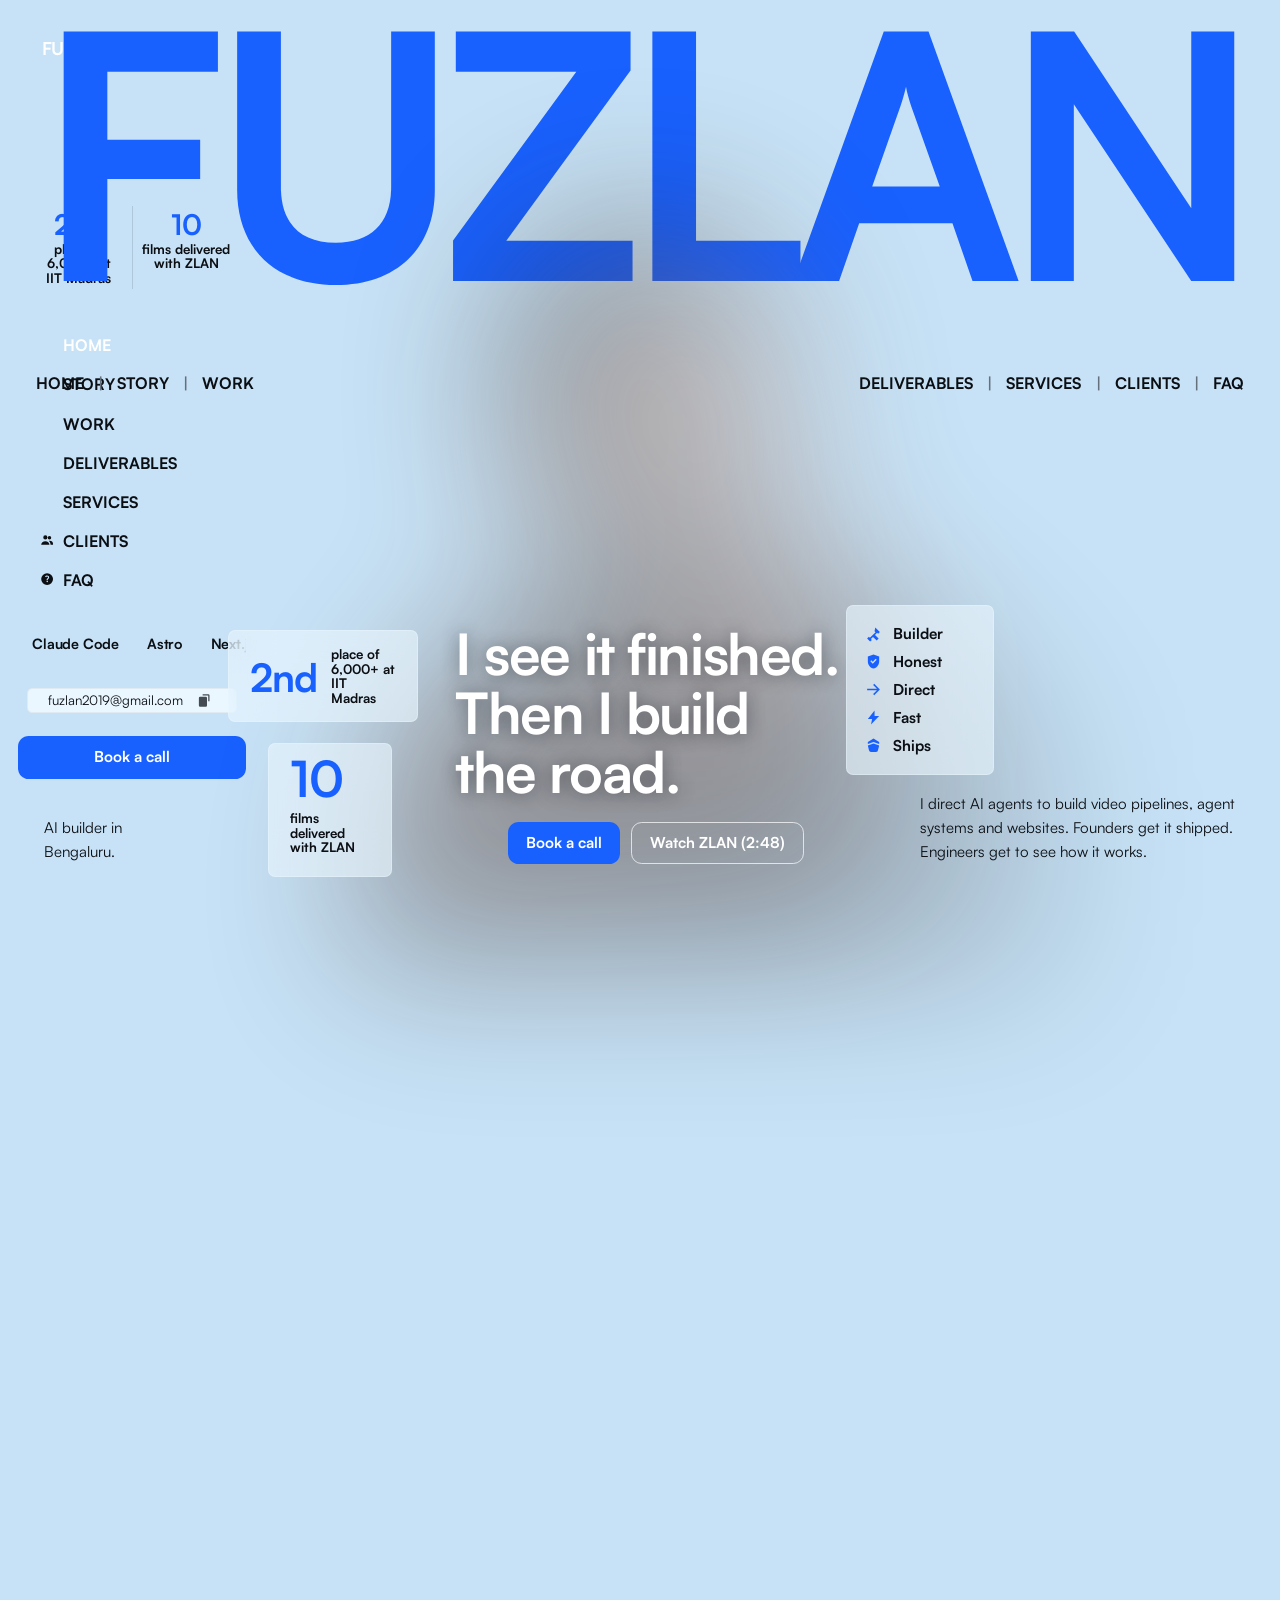
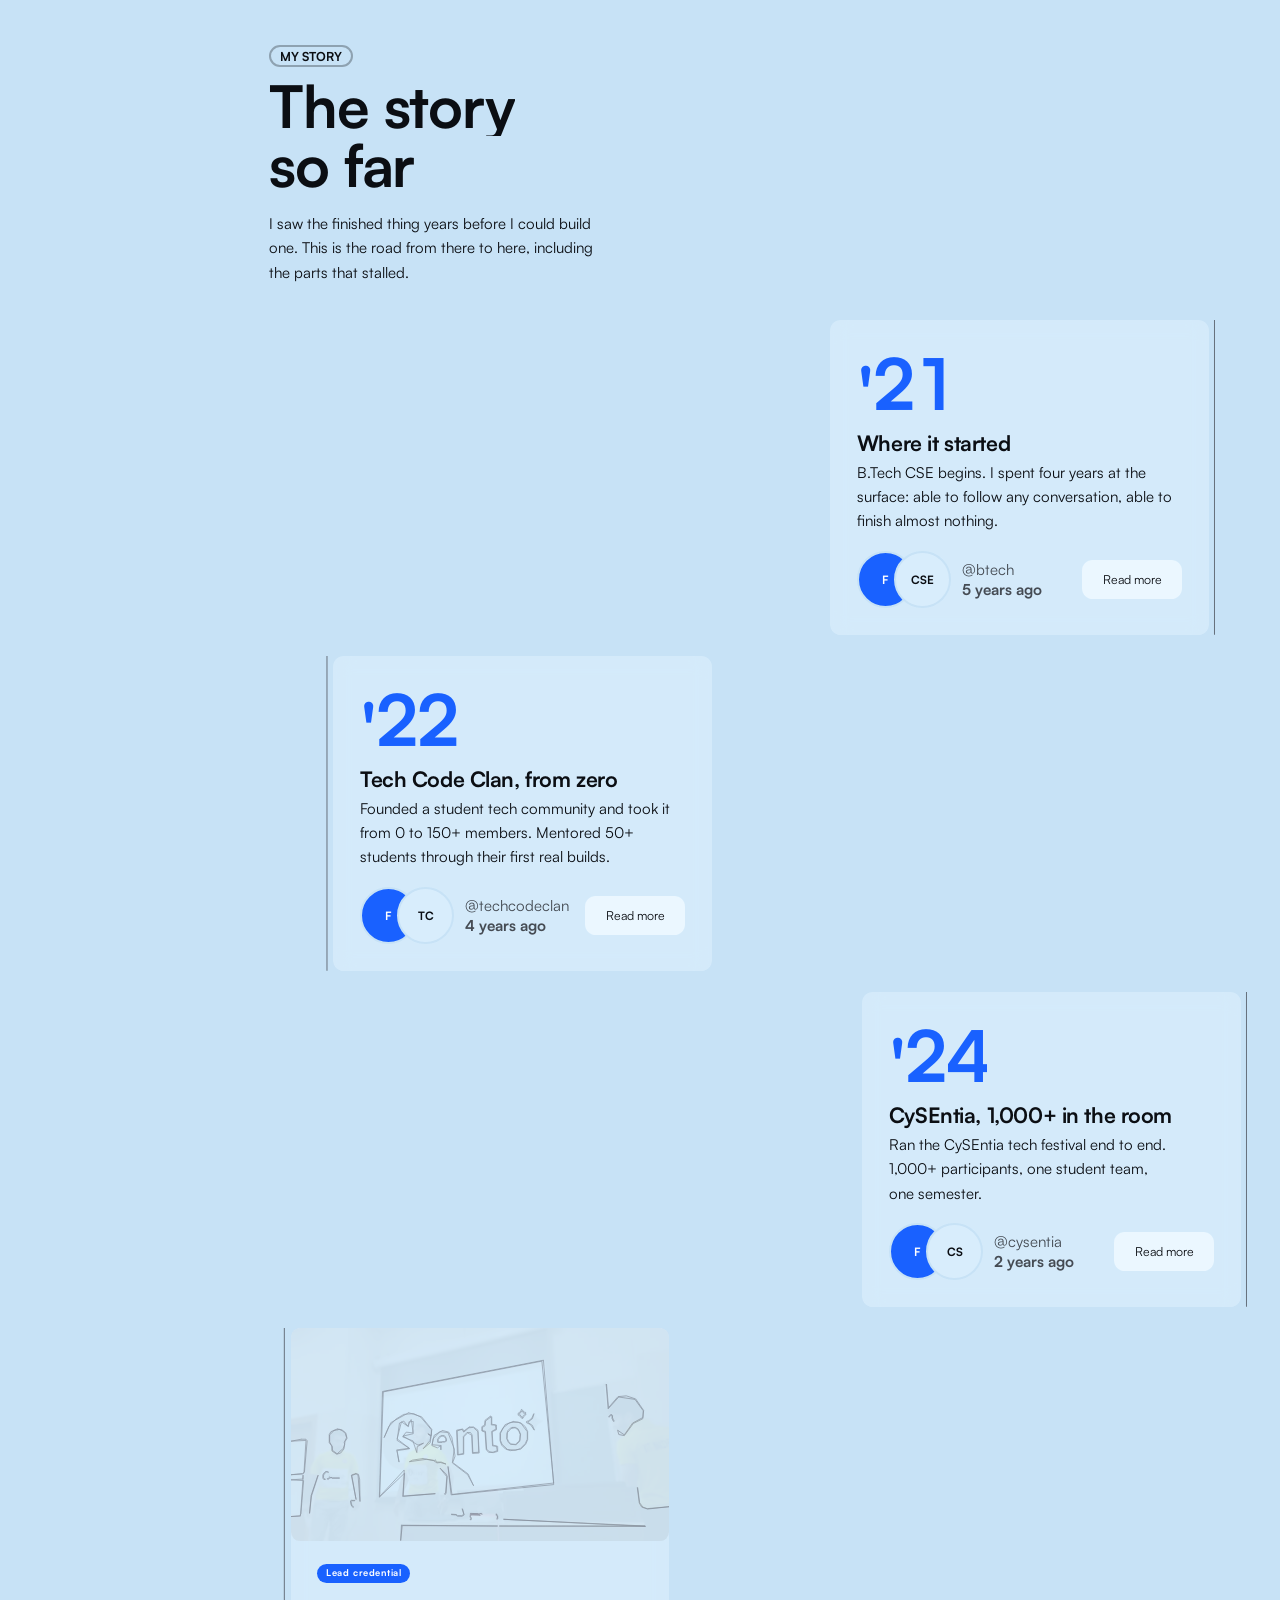
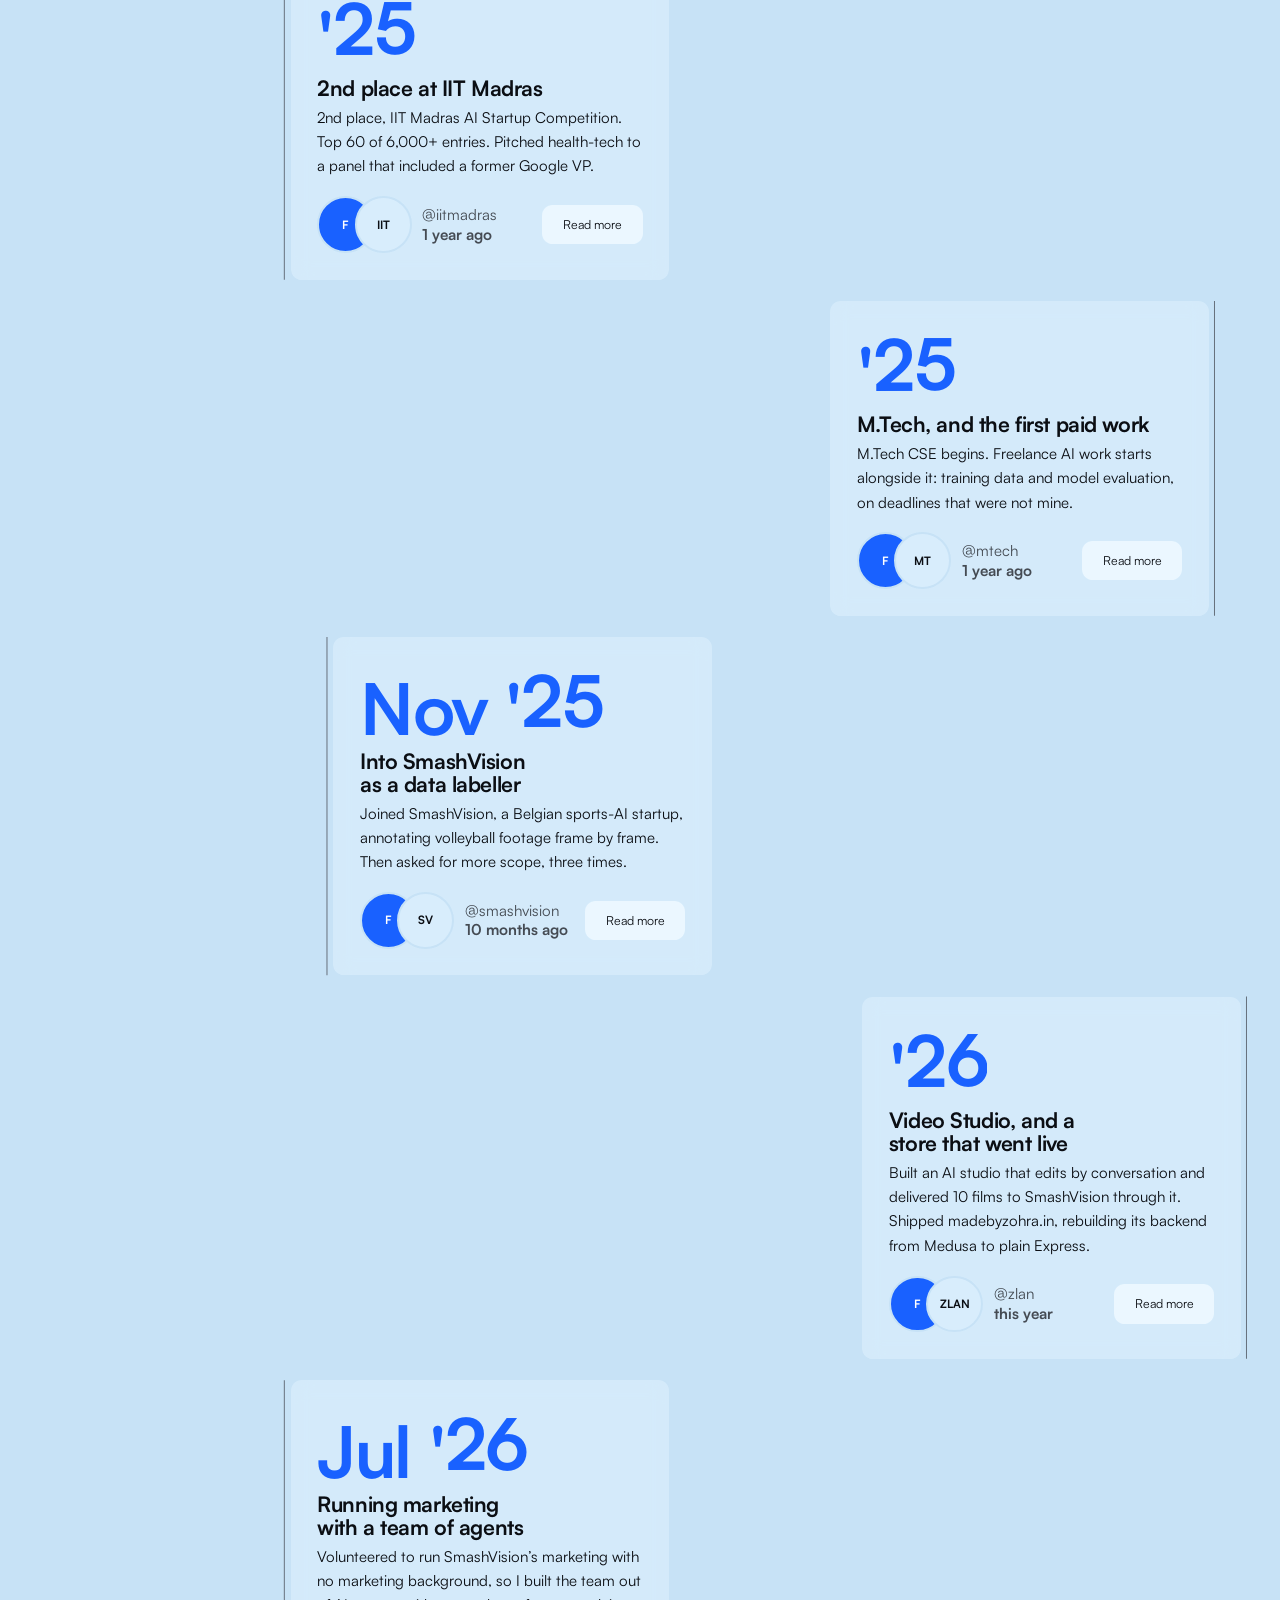
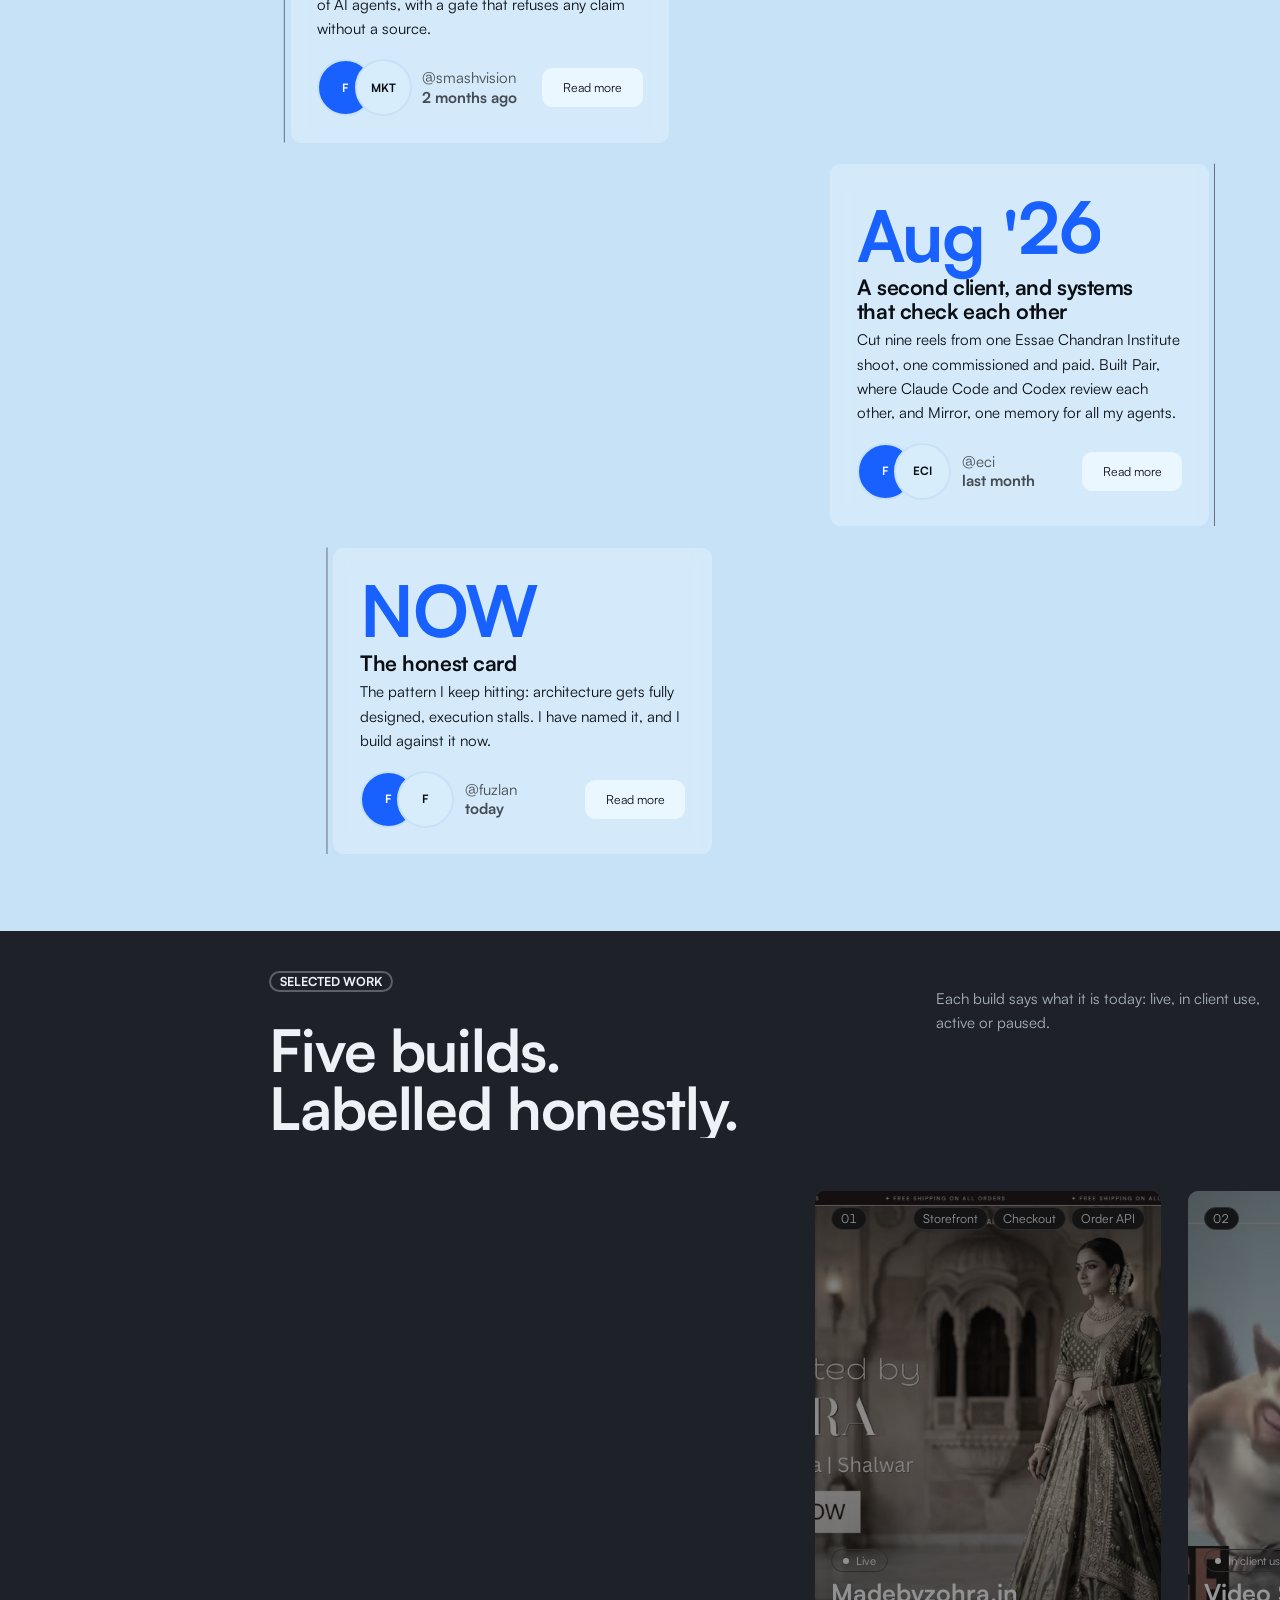
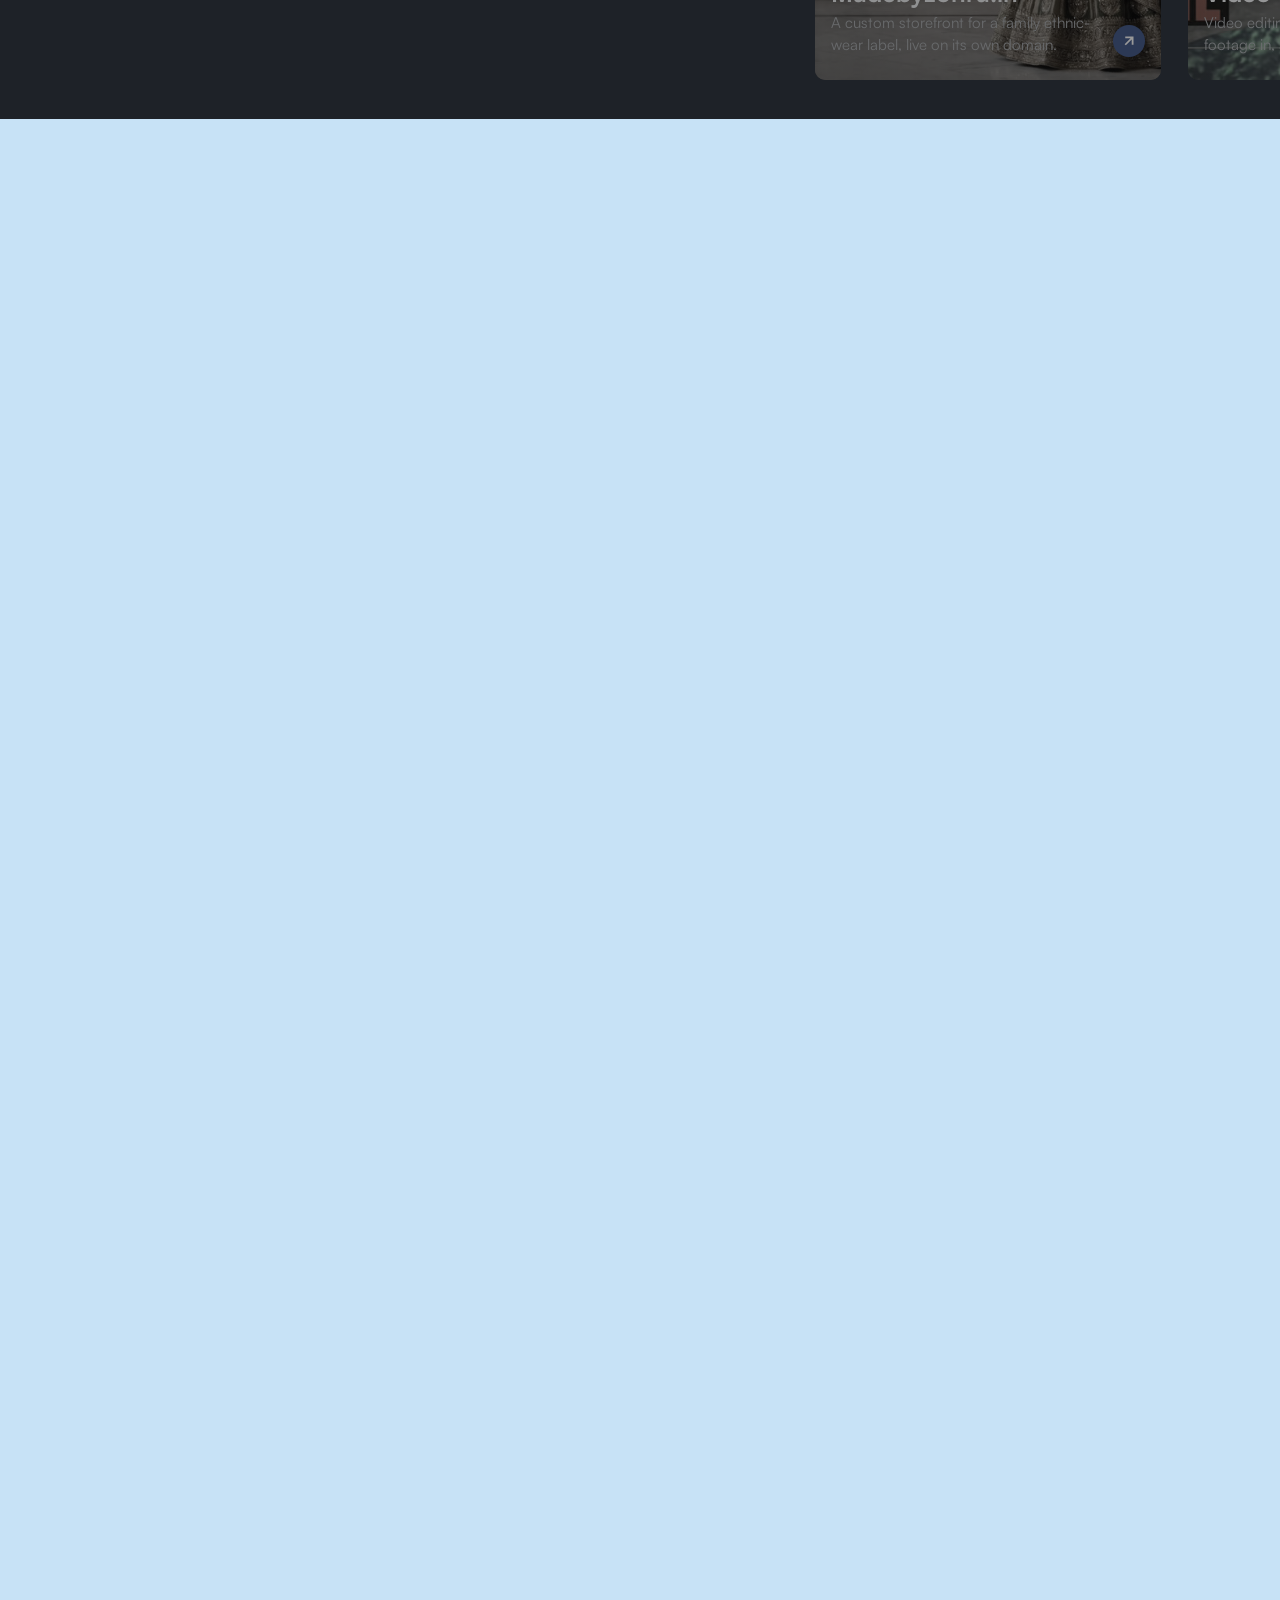
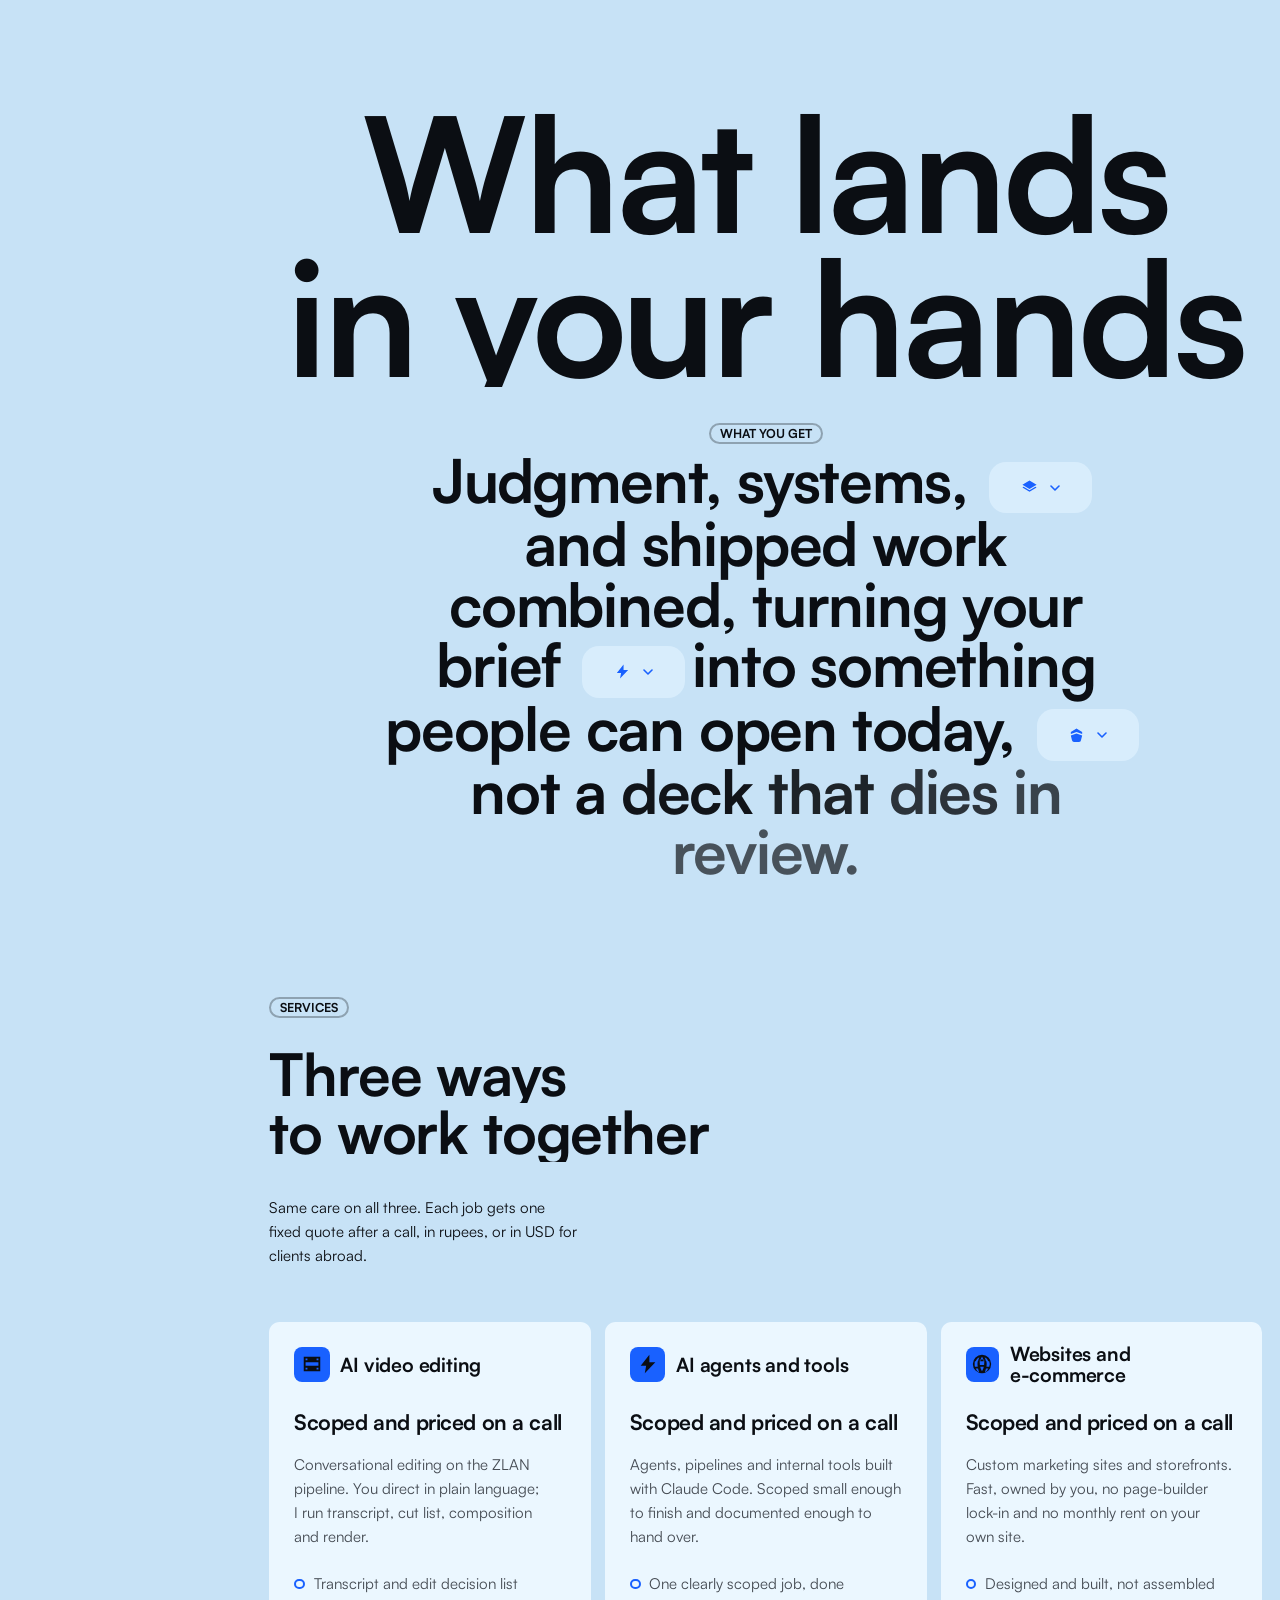
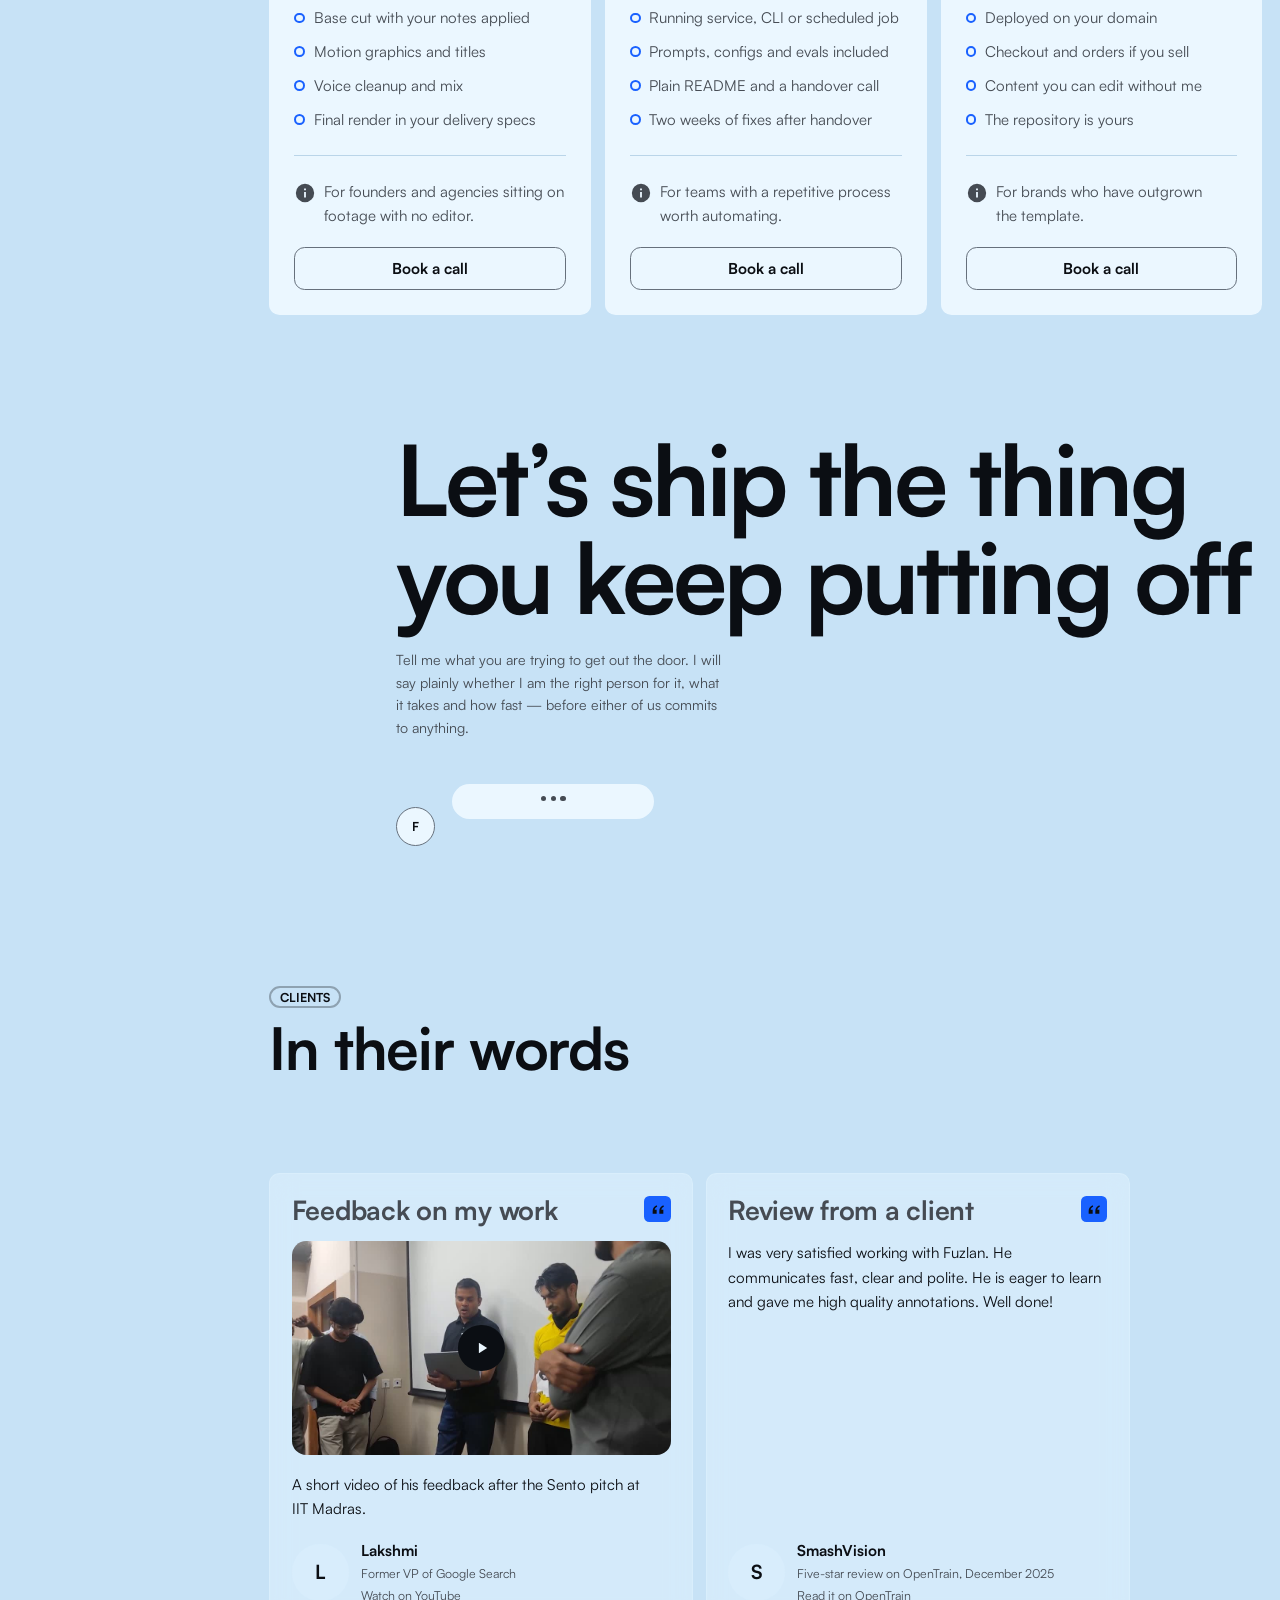
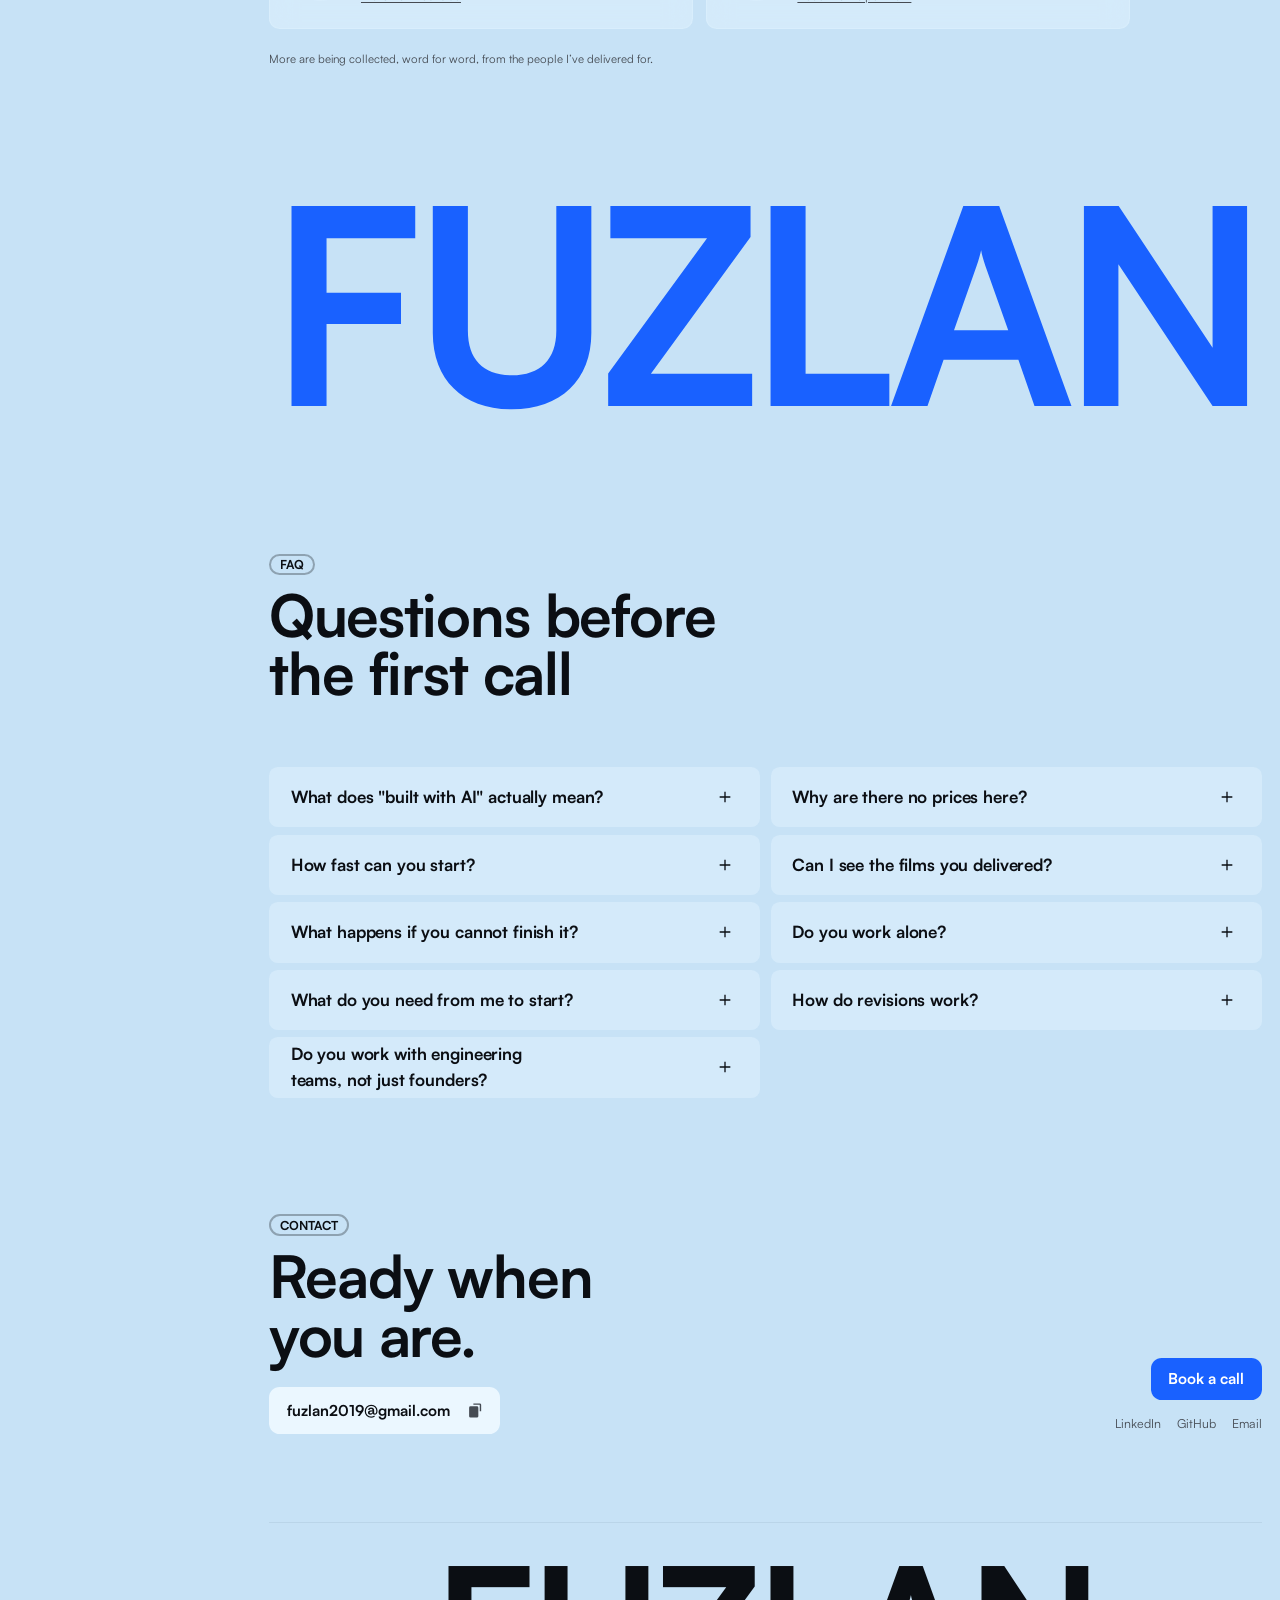
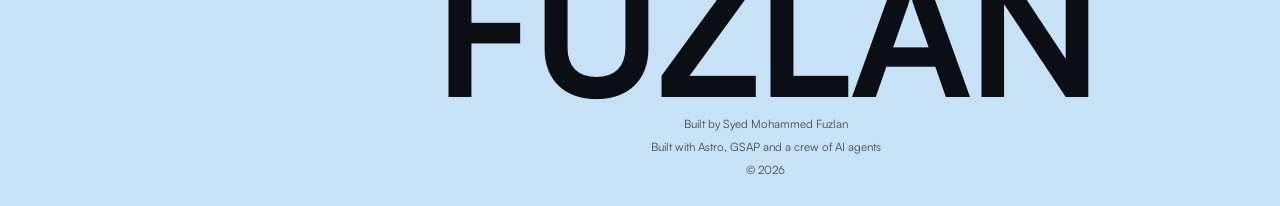
==== commit 2cbeb800: "Publish portfolio build (from portfolio-v2@9cfd10d) Co-Authored-By: Claude Opus 5.5 <noreply@anthrop" ====
--- a/index.html
+++ b/index.html
@@ -4,9 +4,9 @@
         .fillline .w { color: var(--text); }
         [data-sketch] .sk__photo { opacity: 1 !important; }
         .sk__lines { display: none; }
-      </style></noscript><link rel="stylesheet" href="/_astro/global.KOOyHSo7.css"><style>.sr{clip:rect(0 0 0 0);white-space:nowrap;border:0;width:1px;height:1px;margin:-1px;padding:0;position:absolute;overflow:hidden}
+      </style></noscript><link rel="stylesheet" href="/_astro/global.Bge3z5Zf.css"><style>.sr{clip:rect(0 0 0 0);white-space:nowrap;border:0;width:1px;height:1px;margin:-1px;padding:0;position:absolute;overflow:hidden}
 </style></head><body><a class="skip" href="#about">Skip to content</a><svg width="0" height="0" aria-hidden="true" focusable="false" style="position:absolute"><defs><!-- Pencil outline: graphite along the figure's edge, turning red at the
-         shoulder like a red pencil. Referenced by .figure__art's stroke in hero.css. --><linearGradient id="rimlight" x1="0" y1="0" x2="1" y2="0.2"><stop offset="0%" style="stop-color: var(--graphite)"></stop><stop offset="70%" style="stop-color: var(--graphite)"></stop><stop offset="100%" style="stop-color: var(--accent)"></stop></linearGradient></defs><symbol id="silhouette" viewBox="0 0 400 620"><path d="M200 2c-58 0-76 42-76 98 0 40 10 76 28 96 13 14 30 22 48 22s35-8 48-22c18-20 28-56 28-96 0-56-18-98-76-98Z"></path><rect x="170" y="180" width="60" height="76" rx="24"></rect><path d="M200 216c20 0 34 8 38 26 6 26 34 42 76 60 58 24 86 60 86 116v202H0V418c0-56 28-92 86-116 42-18 70-34 76-60 4-18 18-26 38-26Z"></path></symbol></svg><div class="page-ghost" aria-hidden="true"></div><div class="mbar" data-open="false"><a class="logo-pill" href="#home">FUZLAN</a><a class="btn" href="https://cal.com/fuzlan-syed-tqcm4u/30min" target="_blank" rel="noopener">Book a call</a><button class="mbar__menu" type="button" aria-expanded="false" aria-label="Open menu"><svg class width="18" height="18" viewBox="0 0 24 24" fill="currentColor" aria-hidden="true" focusable="false"><path d="M4 4h6v6H4Zm10 0h6v6h-6ZM4 14h6v6H4Zm10 0h6v6h-6Z"></path></svg></button><nav class="msheet" aria-label="Sections"><a class="nav-pill" href="#home" data-nav="home"><svg class width="15" height="15" viewBox="0 0 24 24" fill="currentColor" aria-hidden="true" focusable="false"><path d="M12 3 3 10v10a1 1 0 0 0 1 1h5v-6h6v6h5a1 1 0 0 0 1-1V10Z"></path></svg>Home</a><a class="nav-pill" href="#about" data-nav="about"><svg class width="15" height="15" viewBox="0 0 24 24" fill="currentColor" aria-hidden="true" focusable="false"><path d="M12 3a9 9 0 1 0 0 18 9 9 0 0 0 0-18Zm0 4a3 3 0 1 1 0 6 3 3 0 0 1 0-6Zm0 13a7 7 0 0 1-5-2.1c.6-2 2.7-3.2 5-3.2s4.4 1.2 5 3.2A7 7 0 0 1 12 20Z"></path></svg>Story</a><a class="nav-pill" href="#projects" data-nav="projects"><svg class width="15" height="15" viewBox="0 0 24 24" fill="currentColor" aria-hidden="true" focusable="false"><path d="M9 4h6a2 2 0 0 1 2 2v1h2a2 2 0 0 1 2 2v9a2 2 0 0 1-2 2H5a2 2 0 0 1-2-2V9a2 2 0 0 1 2-2h2V6a2 2 0 0 1 2-2Zm0 3h6V6H9Z"></path></svg>Work</a><a class="nav-pill" href="#what-you-get" data-nav="what-you-get"><svg class width="15" height="15" viewBox="0 0 24 24" fill="currentColor" aria-hidden="true" focusable="false"><path d="M12 2 2 8l10 6 10-6Zm-8.3 9L2 12l10 6 10-6-1.7-1-8.3 5Z"></path></svg>Deliverables</a><a class="nav-pill" href="#services" data-nav="services"><svg class width="15" height="15" viewBox="0 0 24 24" fill="currentColor" aria-hidden="true" focusable="false"><path d="M13.5 2 4 14h6l-1.5 8L20 10h-6.5Z"></path></svg>Services</a><a class="nav-pill" href="#clients" data-nav="clients"><svg class width="15" height="15" viewBox="0 0 24 24" fill="currentColor" aria-hidden="true" focusable="false"><path d="M9 4a3.5 3.5 0 1 1 0 7 3.5 3.5 0 0 1 0-7Zm7 1a3 3 0 1 1 0 6 3 3 0 0 1 0-6ZM2 20c0-3.3 3.1-6 7-6s7 2.7 7 6Zm14.5-7c3 0 5.5 2.2 5.5 5v2h-4.2c0-2.7-1-5-2.7-6.6.4-.3.9-.4 1.4-.4Z"></path></svg>Clients</a><a class="nav-pill" href="#faq" data-nav="faq"><svg class width="15" height="15" viewBox="0 0 24 24" fill="currentColor" aria-hidden="true" focusable="false"><path d="M12 2a10 10 0 1 0 0 20 10 10 0 0 0 0-20Zm.2 15.5a1.3 1.3 0 1 1 0-2.6 1.3 1.3 0 0 1 0 2.6ZM14 12c-.8.6-1 .9-1 1.6v.4h-2v-.6c0-1.4.6-2.1 1.5-2.8.7-.5 1-.9 1-1.5 0-.8-.6-1.3-1.5-1.3-.8 0-1.4.4-1.7 1.2l-1.8-.8C9 6.7 10.3 6 12 6c2 0 3.5 1.2 3.5 3 0 1.3-.6 2.1-1.5 3Z"></path></svg>FAQ</a><div class="rail__mail"><span>fuzlan2019@gmail.com</span><button class="copy-btn" data-copy="fuzlan2019@gmail.com" type="button"><svg class width="15" height="15" viewBox="0 0 24 24" fill="currentColor" aria-hidden="true" focusable="false"><path d="M9 2h9a2 2 0 0 1 2 2v9h-2V4H9Zm-4 4h9a2 2 0 0 1 2 2v12a2 2 0 0 1-2 2H5a2 2 0 0 1-2-2V8a2 2 0 0 1 2-2Z"></path></svg><span class="sr">Copy email address</span></button></div><a class="btn" href="https://cal.com/fuzlan-syed-tqcm4u/30min" target="_blank" rel="noopener">Book a call</a></nav></div><header class="hero" id="home"><h1 class="wordmark" data-hero="logo">FUZLAN</h1><nav class="hero__nav" aria-label="Sections"><ul><li data-hero="nav-home"><a href="#home">Home</a></li><li data-hero="nav-about"><a href="#about">Story</a></li><li data-hero="nav-projects"><a href="#projects">Work</a></li></ul><ul><li data-hero="nav-what-you-get"><a href="#what-you-get">Deliverables</a></li><li data-hero="nav-services"><a href="#services">Services</a></li><li data-hero="nav-clients"><a href="#clients">Clients</a></li><li data-hero="nav-faq"><a href="#faq">FAQ</a></li></ul></nav><!-- Portrait slot. See src/components/Silhouette.astro for the one-file swap. --><div class="figure" aria-hidden="true"><svg class="figure__shadow" viewBox="0 0 400 560" preserveAspectRatio="xMidYMin slice"><use href="#silhouette"></use></svg><svg class="figure__art" viewBox="0 0 400 560" preserveAspectRatio="xMidYMin slice"><use href="#silhouette"></use></svg></div><div class="hero__band"><div class="hero__left"><p class="hero__caption" data-preload data-hero-fade>AI builder in Bengaluru.</p><div class="hero__cards"><a class="stat stat--1" data-preload data-hero="stat-1" href="https://www.youtube.com/watch?v=ueWF6grD7H8" target="_blank" rel="noopener"><b class="stat__value">2nd</b><span class="stat__label">place of 6,000+ at IIT Madras</span></a><a class="stat stat--2" data-preload data-hero="stat-2" href="https://www.youtube.com/watch?v=uwUm25BOGa8" target="_blank" rel="noopener"><b class="stat__value">10</b><span class="stat__label">films delivered with ZLAN</span></a></div></div><div class="hero__mid"><p class="claim" data-preload>I see it finished.<br>Then I build<br>the road.</p><div class="hero__ctas"><a class="btn" data-button-hover data-preload data-hero="cta" href="https://cal.com/fuzlan-syed-tqcm4u/30min" target="_blank" rel="noopener">Book a call</a><a class="btn btn--ghost" data-button-hover data-preload data-hero-out href="https://www.youtube.com/watch?v=uwUm25BOGa8" target="_blank" rel="noopener">Watch ZLAN (2:48)</a></div></div><div class="hero__right"><ul class="traits" data-preload data-hero-fade><li><svg class width="17" height="17" viewBox="0 0 24 24" fill="currentColor" aria-hidden="true" focusable="false"><path d="M14.5 2 21 8.5l-2.5 2.5-1.4-1.4-3 3 5.2 5.2-2.8 2.8-5.2-5.2-3 3 1.4 1.4L7.2 22 3 17.8l2.5-2.5 1.4 1.4 8-8-1.4-1.4Z"></path></svg>Builder</li><li><svg class width="17" height="17" viewBox="0 0 24 24" fill="currentColor" aria-hidden="true" focusable="false"><path d="M12 2 4 5v7c0 5 3.4 9 8 10 4.6-1 8-5 8-10V5Zm-1 13-3.5-3.5 1.4-1.4L11 12.2l4.1-4.1 1.4 1.4Z"></path></svg>Honest</li><li><svg class width="17" height="17" viewBox="0 0 24 24" fill="currentColor" aria-hidden="true" focusable="false"><path d="M13 4l8 8-8 8-1.5-1.5 5.4-5.5H3v-2h13.9L11.5 5.5Z"></path></svg>Direct</li><li><svg class width="17" height="17" viewBox="0 0 24 24" fill="currentColor" aria-hidden="true" focusable="false"><path d="M13.5 2 4 14h6l-1.5 8L20 10h-6.5Z"></path></svg>Fast</li><li><svg class width="17" height="17" viewBox="0 0 24 24" fill="currentColor" aria-hidden="true" focusable="false"><path d="M12 2 4 7v3l8-3 8 3V7Zm-8 10 8-3 8 3-1.6 6.2A3 3 0 0 1 15.5 21h-7a3 3 0 0 1-2.9-2.2Z"></path></svg>Ships</li></ul><p class="hero__note" data-preload data-hero-fade>I direct AI agents to build video pipelines, agent systems and websites. Founders get it shipped. Engineers get to see how it works.</p></div><div class="hero__ctas hero__ctas--m"><a class="btn" data-button-hover href="https://cal.com/fuzlan-syed-tqcm4u/30min" target="_blank" rel="noopener">Book a call</a><a class="btn btn--ghost" data-button-hover href="https://www.youtube.com/watch?v=uwUm25BOGa8" target="_blank" rel="noopener">Watch ZLAN (2:48)</a></div></div></header><div class="frame"><aside class="rail" aria-label="Site navigation"><div class="rail__inner"><div class="rail__card"><div class="rail__top"><a class="logo-pill" data-side="logo" href="#home">FUZLAN</a><div class="rail__socials"><a class="icon-sq" href="https://linkedin.com/in/syedfuzlan" rel="me noopener" target="_blank" aria-label="LinkedIn"><svg class width="13" height="13" viewBox="0 0 24 24" fill="currentColor" aria-hidden="true" focusable="false"><path d="M4.5 3.5a2 2 0 1 1 0 4 2 2 0 0 1 0-4ZM3 9h3v12H3Zm5.5 0h2.9v1.6h.1c.4-.8 1.5-1.8 3.2-1.8 3.4 0 4 2.2 4 5.1V21h-3v-5.4c0-1.3 0-3-1.8-3s-2.1 1.4-2.1 2.9V21h-3Z"></path></svg></a><a class="icon-sq" href="https://github.com/SyedFuzlan" rel="me noopener" target="_blank" aria-label="GitHub"><svg class width="13" height="13" viewBox="0 0 24 24" fill="currentColor" aria-hidden="true" focusable="false"><path d="M12 2a10 10 0 0 0-3.2 19.5c.5.1.7-.2.7-.5v-1.8c-2.8.6-3.4-1.3-3.4-1.3-.5-1.2-1.1-1.5-1.1-1.5-1-.6.1-.6.1-.6 1 .1 1.5 1 1.5 1 .9 1.6 2.4 1.1 3 .9.1-.7.4-1.1.7-1.4-2.2-.3-4.6-1.1-4.6-5 0-1.1.4-2 1-2.7-.1-.3-.4-1.3.1-2.7 0 0 .8-.3 2.7 1a9.4 9.4 0 0 1 5 0c1.9-1.3 2.7-1 2.7-1 .5 1.4.2 2.4.1 2.7.6.7 1 1.6 1 2.7 0 3.9-2.4 4.7-4.6 5 .4.3.7 1 .7 2v2.9c0 .3.2.6.7.5A10 10 0 0 0 12 2Z"></path></svg></a><a class="icon-sq" href="mailto:fuzlan2019@gmail.com" rel="me noopener" target="_blank" aria-label="Email"><svg class width="13" height="13" viewBox="0 0 24 24" fill="currentColor" aria-hidden="true" focusable="false"><path d="M3 5h18a1 1 0 0 1 1 1v12a1 1 0 0 1-1 1H3a1 1 0 0 1-1-1V6a1 1 0 0 1 1-1Zm9 8L4.4 7h15.2Z"></path></svg></a></div></div><p class="rail__bio">AI builder. I direct agents to build video pipelines, agent systems and websites.</p></div><div class="rail__card rail__stats"><a class="rail-stat" data-side="stat-1" href="https://www.youtube.com/watch?v=ueWF6grD7H8" target="_blank" rel="noopener"><b>2nd</b><span>place of 6,000+ at IIT Madras</span></a><a class="rail-stat" data-side="stat-2" href="https://www.youtube.com/watch?v=uwUm25BOGa8" target="_blank" rel="noopener"><b>10</b><span>films delivered with ZLAN</span></a></div><nav class="rail__card rail__nav" aria-label="Sections"><a class="nav-pill" href="#home" data-nav="home" data-side="nav-home" aria-current="true"><svg class width="15" height="15" viewBox="0 0 24 24" fill="currentColor" aria-hidden="true" focusable="false"><path d="M12 3 3 10v10a1 1 0 0 0 1 1h5v-6h6v6h5a1 1 0 0 0 1-1V10Z"></path></svg><span class="nav-pill__label">Home</span></a><a class="nav-pill" href="#about" data-nav="about" data-side="nav-about" aria-current="false"><svg class width="15" height="15" viewBox="0 0 24 24" fill="currentColor" aria-hidden="true" focusable="false"><path d="M12 3a9 9 0 1 0 0 18 9 9 0 0 0 0-18Zm0 4a3 3 0 1 1 0 6 3 3 0 0 1 0-6Zm0 13a7 7 0 0 1-5-2.1c.6-2 2.7-3.2 5-3.2s4.4 1.2 5 3.2A7 7 0 0 1 12 20Z"></path></svg><span class="nav-pill__label">Story</span></a><a class="nav-pill" href="#projects" data-nav="projects" data-side="nav-projects" aria-current="false"><svg class width="15" height="15" viewBox="0 0 24 24" fill="currentColor" aria-hidden="true" focusable="false"><path d="M9 4h6a2 2 0 0 1 2 2v1h2a2 2 0 0 1 2 2v9a2 2 0 0 1-2 2H5a2 2 0 0 1-2-2V9a2 2 0 0 1 2-2h2V6a2 2 0 0 1 2-2Zm0 3h6V6H9Z"></path></svg><span class="nav-pill__label">Work</span></a><a class="nav-pill" href="#what-you-get" data-nav="what-you-get" data-side="nav-what-you-get" aria-current="false"><svg class width="15" height="15" viewBox="0 0 24 24" fill="currentColor" aria-hidden="true" focusable="false"><path d="M12 2 2 8l10 6 10-6Zm-8.3 9L2 12l10 6 10-6-1.7-1-8.3 5Z"></path></svg><span class="nav-pill__label">Deliverables</span></a><a class="nav-pill" href="#services" data-nav="services" data-side="nav-services" aria-current="false"><svg class width="15" height="15" viewBox="0 0 24 24" fill="currentColor" aria-hidden="true" focusable="false"><path d="M13.5 2 4 14h6l-1.5 8L20 10h-6.5Z"></path></svg><span class="nav-pill__label">Services</span></a><a class="nav-pill" href="#clients" data-nav="clients" data-side="nav-clients" aria-current="false"><svg class width="15" height="15" viewBox="0 0 24 24" fill="currentColor" aria-hidden="true" focusable="false"><path d="M9 4a3.5 3.5 0 1 1 0 7 3.5 3.5 0 0 1 0-7Zm7 1a3 3 0 1 1 0 6 3 3 0 0 1 0-6ZM2 20c0-3.3 3.1-6 7-6s7 2.7 7 6Zm14.5-7c3 0 5.5 2.2 5.5 5v2h-4.2c0-2.7-1-5-2.7-6.6.4-.3.9-.4 1.4-.4Z"></path></svg><span class="nav-pill__label">Clients</span></a><a class="nav-pill" href="#faq" data-nav="faq" data-side="nav-faq" aria-current="false"><svg class width="15" height="15" viewBox="0 0 24 24" fill="currentColor" aria-hidden="true" focusable="false"><path d="M12 2a10 10 0 1 0 0 20 10 10 0 0 0 0-20Zm.2 15.5a1.3 1.3 0 1 1 0-2.6 1.3 1.3 0 0 1 0 2.6ZM14 12c-.8.6-1 .9-1 1.6v.4h-2v-.6c0-1.4.6-2.1 1.5-2.8.7-.5 1-.9 1-1.5 0-.8-.6-1.3-1.5-1.3-.8 0-1.4.4-1.7 1.2l-1.8-.8C9 6.7 10.3 6 12 6c2 0 3.5 1.2 3.5 3 0 1.3-.6 2.1-1.5 3Z"></path></svg><span class="nav-pill__label">FAQ</span></a></nav><div class="rail__card rail__marquee" aria-hidden="true"><div class="marquee__track"><span>Claude Code</span><span>Astro</span><span>Next.js</span><span>Python</span><span>FFmpeg</span><span>HyperFrames</span><span>Tailwind</span><span>Node.js</span><span>Claude Code</span><span>Astro</span><span>Next.js</span><span>Python</span><span>FFmpeg</span><span>HyperFrames</span><span>Tailwind</span><span>Node.js</span></div></div><div class="rail__card rail__mailcard"><div class="rail__mail"><span>fuzlan2019@gmail.com</span><button class="copy-btn" data-copy="fuzlan2019@gmail.com" type="button"><span class="copy-btn__icon copy-btn__icon--copy"><svg class width="15" height="15" viewBox="0 0 24 24" fill="currentColor" aria-hidden="true" focusable="false"><path d="M9 2h9a2 2 0 0 1 2 2v9h-2V4H9Zm-4 4h9a2 2 0 0 1 2 2v12a2 2 0 0 1-2 2H5a2 2 0 0 1-2-2V8a2 2 0 0 1 2-2Z"></path></svg></span><span class="copy-btn__icon copy-btn__icon--done"><svg class width="15" height="15" viewBox="0 0 24 24" fill="currentColor" aria-hidden="true" focusable="false"><path d="M9.5 17.6 4 12.1l1.6-1.6 3.9 4 8.9-8.9L20 7.2Z"></path></svg></span><span class="copy-btn__tip" aria-hidden="true">Copy email</span><span class="sr">Copy email address</span></button></div></div><a class="btn btn--wide" data-button-hover data-side="cta" href="https://cal.com/fuzlan-syed-tqcm4u/30min" target="_blank" rel="noopener">Book a call</a></div></aside><main class="main"><section class="sec jrny" id="about"><div class="jrny__head"><span class="eyebrow" data-eyebrow>My story</span><h2 class="h-sec" data-heading-split>The story<br>so far</h2><p class="lede rv">I saw the finished thing years before I could build one. This is the road from there to here, including the parts that stalled.</p></div><div class="timeline"><svg class="timeline__svg" aria-hidden="true" preserveAspectRatio="none"></svg><ol class="tl-list"><li class="tl-item tl-item--right"><article class="tl-card"><p class="tl-card__year"><span class="tl-card__year-track" aria-hidden="true">&#39;21</span><span class="sr">&#39;21</span></p><h3>Where it started</h3><p class="tl-card__body">B.Tech CSE begins. I spent four years at the surface: able to follow any conversation, able to finish almost nothing.</p><div class="tl-card__foot"><span class="avatars" aria-hidden="true"><span class="avatar avatar--back">F</span><span class="avatar avatar--front">CSE</span></span><p class="tl-card__meta">@btech<b>5 years ago</b></p><button class="readmore" type="button" aria-expanded="false" aria-controls="jm-0">Read more</button></div></article><div class="tl-card__popup" id="jm-0" aria-hidden="true"><button class="tl-card__popup-close" type="button" aria-label="Close"><span aria-hidden="true">&times;</span></button><p class="tl-card__popup-year">&#39;21</p><h3>Where it started</h3><p class="tl-card__popup-body">The degree gave me range and no depth. I could talk about systems, AI, security, and then freeze the moment someone asked me to build one. Naming that plainly is the only reason the years after it look different.</p></div></li><li class="tl-item tl-item--left"><article class="tl-card"><p class="tl-card__year"><span class="tl-card__year-track" aria-hidden="true">&#39;22</span><span class="sr">&#39;22</span></p><h3>Tech Code Clan, from zero</h3><p class="tl-card__body">Founded a student tech community and took it from 0 to 150+ members. Mentored 50+ students through their first real builds.</p><div class="tl-card__foot"><span class="avatars" aria-hidden="true"><span class="avatar avatar--back">F</span><span class="avatar avatar--front">TC</span></span><p class="tl-card__meta">@techcodeclan<b>4 years ago</b></p><button class="readmore" type="button" aria-expanded="false" aria-controls="jm-1">Read more</button></div></article><div class="tl-card__popup" id="jm-1" aria-hidden="true"><button class="tl-card__popup-close" type="button" aria-label="Close"><span aria-hidden="true">&times;</span></button><p class="tl-card__popup-year">&#39;22</p><h3>Tech Code Clan, from zero</h3><p class="tl-card__popup-body">No budget, no faculty mandate, no template. I recruited the first twenty people by walking up to them. What stuck: people do not join a plan, they join something already moving. Sessions ran weekly whether four showed up or forty.</p></div></li><li class="tl-item tl-item--right"><article class="tl-card"><p class="tl-card__year"><span class="tl-card__year-track" aria-hidden="true">&#39;24</span><span class="sr">&#39;24</span></p><h3>CySEntia, 1,000+ in the room</h3><p class="tl-card__body">Ran the CySEntia tech festival end to end. 1,000+ participants, one student team, one semester.</p><div class="tl-card__foot"><span class="avatars" aria-hidden="true"><span class="avatar avatar--back">F</span><span class="avatar avatar--front">CS</span></span><p class="tl-card__meta">@cysentia<b>2 years ago</b></p><button class="readmore" type="button" aria-expanded="false" aria-controls="jm-2">Read more</button></div></article><div class="tl-card__popup" id="jm-2" aria-hidden="true"><button class="tl-card__popup-close" type="button" aria-label="Close"><span aria-hidden="true">&times;</span></button><p class="tl-card__popup-year">&#39;24</p><h3>CySEntia, 1,000+ in the room</h3><p class="tl-card__popup-body">Sponsors, speakers, scheduling, registrations, and the part nobody sees: making the day boring for everyone except the people attending. It was the closest thing to shipping a product I had done: a hard date, a real audience, and no way to quietly extend the deadline.</p></div></li><li class="tl-item tl-item--left tl-item--lead"><article class="tl-card"><div class="tl-card__photo"><div class="sk" data-sketch><svg class="sk__lines" aria-hidden="true" preserveAspectRatio="xMidYMid slice" xmlns="http://www.w3.org/2000/svg" viewBox="0 0 960 540" fill="none" stroke="currentColor" stroke-linecap="round" stroke-linejoin="round" stroke-width="1.800">
+         shoulder like a red pencil. Referenced by .figure__art's stroke in hero.css. --><linearGradient id="rimlight" x1="0" y1="0" x2="1" y2="0.2"><stop offset="0%" style="stop-color: var(--graphite)"></stop><stop offset="70%" style="stop-color: var(--graphite)"></stop><stop offset="100%" style="stop-color: var(--accent)"></stop></linearGradient></defs><symbol id="silhouette" viewBox="0 0 400 620"><path d="M200 2c-58 0-76 42-76 98 0 40 10 76 28 96 13 14 30 22 48 22s35-8 48-22c18-20 28-56 28-96 0-56-18-98-76-98Z"></path><rect x="170" y="180" width="60" height="76" rx="24"></rect><path d="M200 216c20 0 34 8 38 26 6 26 34 42 76 60 58 24 86 60 86 116v202H0V418c0-56 28-92 86-116 42-18 70-34 76-60 4-18 18-26 38-26Z"></path></symbol></svg><div class="page-ghost" aria-hidden="true"></div><div class="mbar" data-open="false"><a class="logo-pill" href="#home">FUZLAN</a><a class="btn" href="https://cal.com/fuzlan-syed-tqcm4u/30min" target="_blank" rel="noopener">Book a call</a><button class="mbar__menu" type="button" aria-expanded="false" aria-label="Open menu"><svg class width="18" height="18" viewBox="0 0 24 24" fill="currentColor" aria-hidden="true" focusable="false"><path d="M4 4h6v6H4Zm10 0h6v6h-6ZM4 14h6v6H4Zm10 0h6v6h-6Z"></path></svg></button><nav class="msheet" aria-label="Sections"><a class="nav-pill" href="#home" data-nav="home"><svg class width="15" height="15" viewBox="0 0 24 24" fill="currentColor" aria-hidden="true" focusable="false"><path d="M12 3 3 10v10a1 1 0 0 0 1 1h5v-6h6v6h5a1 1 0 0 0 1-1V10Z"></path></svg>Home</a><a class="nav-pill" href="#about" data-nav="about"><svg class width="15" height="15" viewBox="0 0 24 24" fill="currentColor" aria-hidden="true" focusable="false"><path d="M12 3a9 9 0 1 0 0 18 9 9 0 0 0 0-18Zm0 4a3 3 0 1 1 0 6 3 3 0 0 1 0-6Zm0 13a7 7 0 0 1-5-2.1c.6-2 2.7-3.2 5-3.2s4.4 1.2 5 3.2A7 7 0 0 1 12 20Z"></path></svg>Story</a><a class="nav-pill" href="#projects" data-nav="projects"><svg class width="15" height="15" viewBox="0 0 24 24" fill="currentColor" aria-hidden="true" focusable="false"><path d="M9 4h6a2 2 0 0 1 2 2v1h2a2 2 0 0 1 2 2v9a2 2 0 0 1-2 2H5a2 2 0 0 1-2-2V9a2 2 0 0 1 2-2h2V6a2 2 0 0 1 2-2Zm0 3h6V6H9Z"></path></svg>Work</a><a class="nav-pill" href="#what-you-get" data-nav="what-you-get"><svg class width="15" height="15" viewBox="0 0 24 24" fill="currentColor" aria-hidden="true" focusable="false"><path d="M12 2 2 8l10 6 10-6Zm-8.3 9L2 12l10 6 10-6-1.7-1-8.3 5Z"></path></svg>Deliverables</a><a class="nav-pill" href="#services" data-nav="services"><svg class width="15" height="15" viewBox="0 0 24 24" fill="currentColor" aria-hidden="true" focusable="false"><path d="M13.5 2 4 14h6l-1.5 8L20 10h-6.5Z"></path></svg>Services</a><a class="nav-pill" href="#clients" data-nav="clients"><svg class width="15" height="15" viewBox="0 0 24 24" fill="currentColor" aria-hidden="true" focusable="false"><path d="M9 4a3.5 3.5 0 1 1 0 7 3.5 3.5 0 0 1 0-7Zm7 1a3 3 0 1 1 0 6 3 3 0 0 1 0-6ZM2 20c0-3.3 3.1-6 7-6s7 2.7 7 6Zm14.5-7c3 0 5.5 2.2 5.5 5v2h-4.2c0-2.7-1-5-2.7-6.6.4-.3.9-.4 1.4-.4Z"></path></svg>Clients</a><a class="nav-pill" href="#faq" data-nav="faq"><svg class width="15" height="15" viewBox="0 0 24 24" fill="currentColor" aria-hidden="true" focusable="false"><path d="M12 2a10 10 0 1 0 0 20 10 10 0 0 0 0-20Zm.2 15.5a1.3 1.3 0 1 1 0-2.6 1.3 1.3 0 0 1 0 2.6ZM14 12c-.8.6-1 .9-1 1.6v.4h-2v-.6c0-1.4.6-2.1 1.5-2.8.7-.5 1-.9 1-1.5 0-.8-.6-1.3-1.5-1.3-.8 0-1.4.4-1.7 1.2l-1.8-.8C9 6.7 10.3 6 12 6c2 0 3.5 1.2 3.5 3 0 1.3-.6 2.1-1.5 3Z"></path></svg>FAQ</a><div class="rail__mail"><span>fuzlan2019@gmail.com</span><button class="copy-btn" data-copy="fuzlan2019@gmail.com" type="button"><svg class width="15" height="15" viewBox="0 0 24 24" fill="currentColor" aria-hidden="true" focusable="false"><path d="M9 2h9a2 2 0 0 1 2 2v9h-2V4H9Zm-4 4h9a2 2 0 0 1 2 2v12a2 2 0 0 1-2 2H5a2 2 0 0 1-2-2V8a2 2 0 0 1 2-2Z"></path></svg><span class="sr">Copy email address</span></button></div><a class="btn" href="https://cal.com/fuzlan-syed-tqcm4u/30min" target="_blank" rel="noopener">Book a call</a></nav></div><header class="hero" id="home"><h1 class="wordmark" data-hero="logo">FUZLAN</h1><nav class="hero__nav" aria-label="Sections"><ul><li data-hero="nav-home"><a href="#home">Home</a></li><li data-hero="nav-about"><a href="#about">Story</a></li><li data-hero="nav-projects"><a href="#projects">Work</a></li></ul><ul><li data-hero="nav-what-you-get"><a href="#what-you-get">Deliverables</a></li><li data-hero="nav-services"><a href="#services">Services</a></li><li data-hero="nav-clients"><a href="#clients">Clients</a></li><li data-hero="nav-faq"><a href="#faq">FAQ</a></li></ul></nav><!-- Portrait: a background-removed cut-out (tools/.venv rembg, isnet-general-use). The shadow is the same image, blacked out and blurred. --><div class="figure" aria-hidden="true"><img class="figure__shadow" src="/img/portrait.webp" alt="" width="800" height="800"><img class="figure__art" src="/img/portrait.webp" alt="" width="800" height="800" fetchpriority="high"></div><div class="hero__band"><div class="hero__left"><p class="hero__caption" data-preload data-hero-fade>AI builder in Bengaluru.</p><div class="hero__cards"><a class="stat stat--1" data-preload data-hero="stat-1" href="https://www.youtube.com/watch?v=ueWF6grD7H8" target="_blank" rel="noopener"><b class="stat__value">2nd</b><span class="stat__label">place of 6,000+ at IIT Madras</span></a><a class="stat stat--2" data-preload data-hero="stat-2" href="https://www.youtube.com/watch?v=uwUm25BOGa8" target="_blank" rel="noopener"><b class="stat__value">10</b><span class="stat__label">films delivered with ZLAN</span></a></div></div><div class="hero__mid"><p class="claim" data-preload>I see it finished.<br>Then I build<br>the road.</p><div class="hero__ctas"><a class="btn" data-button-hover data-preload data-hero="cta" href="https://cal.com/fuzlan-syed-tqcm4u/30min" target="_blank" rel="noopener">Book a call</a><a class="btn btn--ghost" data-button-hover data-preload data-hero-out href="https://www.youtube.com/watch?v=uwUm25BOGa8" target="_blank" rel="noopener">Watch ZLAN (2:48)</a></div></div><div class="hero__right"><ul class="traits" data-preload data-hero-fade><li><svg class width="17" height="17" viewBox="0 0 24 24" fill="currentColor" aria-hidden="true" focusable="false"><path d="M14.5 2 21 8.5l-2.5 2.5-1.4-1.4-3 3 5.2 5.2-2.8 2.8-5.2-5.2-3 3 1.4 1.4L7.2 22 3 17.8l2.5-2.5 1.4 1.4 8-8-1.4-1.4Z"></path></svg>Builder</li><li><svg class width="17" height="17" viewBox="0 0 24 24" fill="currentColor" aria-hidden="true" focusable="false"><path d="M12 2 4 5v7c0 5 3.4 9 8 10 4.6-1 8-5 8-10V5Zm-1 13-3.5-3.5 1.4-1.4L11 12.2l4.1-4.1 1.4 1.4Z"></path></svg>Honest</li><li><svg class width="17" height="17" viewBox="0 0 24 24" fill="currentColor" aria-hidden="true" focusable="false"><path d="M13 4l8 8-8 8-1.5-1.5 5.4-5.5H3v-2h13.9L11.5 5.5Z"></path></svg>Direct</li><li><svg class width="17" height="17" viewBox="0 0 24 24" fill="currentColor" aria-hidden="true" focusable="false"><path d="M13.5 2 4 14h6l-1.5 8L20 10h-6.5Z"></path></svg>Fast</li><li><svg class width="17" height="17" viewBox="0 0 24 24" fill="currentColor" aria-hidden="true" focusable="false"><path d="M12 2 4 7v3l8-3 8 3V7Zm-8 10 8-3 8 3-1.6 6.2A3 3 0 0 1 15.5 21h-7a3 3 0 0 1-2.9-2.2Z"></path></svg>Ships</li></ul><p class="hero__note" data-preload data-hero-fade>I direct AI agents to build video pipelines, agent systems and websites. Founders get it shipped. Engineers get to see how it works.</p></div><div class="hero__ctas hero__ctas--m"><a class="btn" data-button-hover href="https://cal.com/fuzlan-syed-tqcm4u/30min" target="_blank" rel="noopener">Book a call</a><a class="btn btn--ghost" data-button-hover href="https://www.youtube.com/watch?v=uwUm25BOGa8" target="_blank" rel="noopener">Watch ZLAN (2:48)</a></div></div></header><div class="frame"><aside class="rail" aria-label="Site navigation"><div class="rail__inner"><div class="rail__card"><div class="rail__top"><a class="logo-pill" data-side="logo" href="#home">FUZLAN</a><div class="rail__socials"><a class="icon-sq" href="https://linkedin.com/in/syedfuzlan" rel="me noopener" target="_blank" aria-label="LinkedIn"><svg class width="13" height="13" viewBox="0 0 24 24" fill="currentColor" aria-hidden="true" focusable="false"><path d="M4.5 3.5a2 2 0 1 1 0 4 2 2 0 0 1 0-4ZM3 9h3v12H3Zm5.5 0h2.9v1.6h.1c.4-.8 1.5-1.8 3.2-1.8 3.4 0 4 2.2 4 5.1V21h-3v-5.4c0-1.3 0-3-1.8-3s-2.1 1.4-2.1 2.9V21h-3Z"></path></svg></a><a class="icon-sq" href="https://github.com/SyedFuzlan" rel="me noopener" target="_blank" aria-label="GitHub"><svg class width="13" height="13" viewBox="0 0 24 24" fill="currentColor" aria-hidden="true" focusable="false"><path d="M12 2a10 10 0 0 0-3.2 19.5c.5.1.7-.2.7-.5v-1.8c-2.8.6-3.4-1.3-3.4-1.3-.5-1.2-1.1-1.5-1.1-1.5-1-.6.1-.6.1-.6 1 .1 1.5 1 1.5 1 .9 1.6 2.4 1.1 3 .9.1-.7.4-1.1.7-1.4-2.2-.3-4.6-1.1-4.6-5 0-1.1.4-2 1-2.7-.1-.3-.4-1.3.1-2.7 0 0 .8-.3 2.7 1a9.4 9.4 0 0 1 5 0c1.9-1.3 2.7-1 2.7-1 .5 1.4.2 2.4.1 2.7.6.7 1 1.6 1 2.7 0 3.9-2.4 4.7-4.6 5 .4.3.7 1 .7 2v2.9c0 .3.2.6.7.5A10 10 0 0 0 12 2Z"></path></svg></a><a class="icon-sq" href="mailto:fuzlan2019@gmail.com" rel="me noopener" target="_blank" aria-label="Email"><svg class width="13" height="13" viewBox="0 0 24 24" fill="currentColor" aria-hidden="true" focusable="false"><path d="M3 5h18a1 1 0 0 1 1 1v12a1 1 0 0 1-1 1H3a1 1 0 0 1-1-1V6a1 1 0 0 1 1-1Zm9 8L4.4 7h15.2Z"></path></svg></a></div></div><p class="rail__bio">AI builder. I direct agents to build video pipelines, agent systems and websites.</p></div><div class="rail__card rail__stats"><a class="rail-stat" data-side="stat-1" href="https://www.youtube.com/watch?v=ueWF6grD7H8" target="_blank" rel="noopener"><b>2nd</b><span>place of 6,000+ at IIT Madras</span></a><a class="rail-stat" data-side="stat-2" href="https://www.youtube.com/watch?v=uwUm25BOGa8" target="_blank" rel="noopener"><b>10</b><span>films delivered with ZLAN</span></a></div><nav class="rail__card rail__nav" aria-label="Sections"><a class="nav-pill" href="#home" data-nav="home" data-side="nav-home" aria-current="true"><svg class width="15" height="15" viewBox="0 0 24 24" fill="currentColor" aria-hidden="true" focusable="false"><path d="M12 3 3 10v10a1 1 0 0 0 1 1h5v-6h6v6h5a1 1 0 0 0 1-1V10Z"></path></svg><span class="nav-pill__label">Home</span></a><a class="nav-pill" href="#about" data-nav="about" data-side="nav-about" aria-current="false"><svg class width="15" height="15" viewBox="0 0 24 24" fill="currentColor" aria-hidden="true" focusable="false"><path d="M12 3a9 9 0 1 0 0 18 9 9 0 0 0 0-18Zm0 4a3 3 0 1 1 0 6 3 3 0 0 1 0-6Zm0 13a7 7 0 0 1-5-2.1c.6-2 2.7-3.2 5-3.2s4.4 1.2 5 3.2A7 7 0 0 1 12 20Z"></path></svg><span class="nav-pill__label">Story</span></a><a class="nav-pill" href="#projects" data-nav="projects" data-side="nav-projects" aria-current="false"><svg class width="15" height="15" viewBox="0 0 24 24" fill="currentColor" aria-hidden="true" focusable="false"><path d="M9 4h6a2 2 0 0 1 2 2v1h2a2 2 0 0 1 2 2v9a2 2 0 0 1-2 2H5a2 2 0 0 1-2-2V9a2 2 0 0 1 2-2h2V6a2 2 0 0 1 2-2Zm0 3h6V6H9Z"></path></svg><span class="nav-pill__label">Work</span></a><a class="nav-pill" href="#what-you-get" data-nav="what-you-get" data-side="nav-what-you-get" aria-current="false"><svg class width="15" height="15" viewBox="0 0 24 24" fill="currentColor" aria-hidden="true" focusable="false"><path d="M12 2 2 8l10 6 10-6Zm-8.3 9L2 12l10 6 10-6-1.7-1-8.3 5Z"></path></svg><span class="nav-pill__label">Deliverables</span></a><a class="nav-pill" href="#services" data-nav="services" data-side="nav-services" aria-current="false"><svg class width="15" height="15" viewBox="0 0 24 24" fill="currentColor" aria-hidden="true" focusable="false"><path d="M13.5 2 4 14h6l-1.5 8L20 10h-6.5Z"></path></svg><span class="nav-pill__label">Services</span></a><a class="nav-pill" href="#clients" data-nav="clients" data-side="nav-clients" aria-current="false"><svg class width="15" height="15" viewBox="0 0 24 24" fill="currentColor" aria-hidden="true" focusable="false"><path d="M9 4a3.5 3.5 0 1 1 0 7 3.5 3.5 0 0 1 0-7Zm7 1a3 3 0 1 1 0 6 3 3 0 0 1 0-6ZM2 20c0-3.3 3.1-6 7-6s7 2.7 7 6Zm14.5-7c3 0 5.5 2.2 5.5 5v2h-4.2c0-2.7-1-5-2.7-6.6.4-.3.9-.4 1.4-.4Z"></path></svg><span class="nav-pill__label">Clients</span></a><a class="nav-pill" href="#faq" data-nav="faq" data-side="nav-faq" aria-current="false"><svg class width="15" height="15" viewBox="0 0 24 24" fill="currentColor" aria-hidden="true" focusable="false"><path d="M12 2a10 10 0 1 0 0 20 10 10 0 0 0 0-20Zm.2 15.5a1.3 1.3 0 1 1 0-2.6 1.3 1.3 0 0 1 0 2.6ZM14 12c-.8.6-1 .9-1 1.6v.4h-2v-.6c0-1.4.6-2.1 1.5-2.8.7-.5 1-.9 1-1.5 0-.8-.6-1.3-1.5-1.3-.8 0-1.4.4-1.7 1.2l-1.8-.8C9 6.7 10.3 6 12 6c2 0 3.5 1.2 3.5 3 0 1.3-.6 2.1-1.5 3Z"></path></svg><span class="nav-pill__label">FAQ</span></a></nav><div class="rail__card rail__marquee" aria-hidden="true"><div class="marquee__track"><span>Claude Code</span><span>Astro</span><span>Next.js</span><span>Python</span><span>FFmpeg</span><span>HyperFrames</span><span>Tailwind</span><span>Node.js</span><span>Claude Code</span><span>Astro</span><span>Next.js</span><span>Python</span><span>FFmpeg</span><span>HyperFrames</span><span>Tailwind</span><span>Node.js</span></div></div><div class="rail__card rail__mailcard"><div class="rail__mail"><span>fuzlan2019@gmail.com</span><button class="copy-btn" data-copy="fuzlan2019@gmail.com" type="button"><span class="copy-btn__icon copy-btn__icon--copy"><svg class width="15" height="15" viewBox="0 0 24 24" fill="currentColor" aria-hidden="true" focusable="false"><path d="M9 2h9a2 2 0 0 1 2 2v9h-2V4H9Zm-4 4h9a2 2 0 0 1 2 2v12a2 2 0 0 1-2 2H5a2 2 0 0 1-2-2V8a2 2 0 0 1 2-2Z"></path></svg></span><span class="copy-btn__icon copy-btn__icon--done"><svg class width="15" height="15" viewBox="0 0 24 24" fill="currentColor" aria-hidden="true" focusable="false"><path d="M9.5 17.6 4 12.1l1.6-1.6 3.9 4 8.9-8.9L20 7.2Z"></path></svg></span><span class="copy-btn__tip" aria-hidden="true">Copy email</span><span class="sr">Copy email address</span></button></div></div><a class="btn btn--wide" data-button-hover data-side="cta" href="https://cal.com/fuzlan-syed-tqcm4u/30min" target="_blank" rel="noopener">Book a call</a></div></aside><main class="main"><section class="sec jrny" id="about"><div class="jrny__head"><span class="eyebrow" data-eyebrow>My story</span><h2 class="h-sec" data-heading-split>The story<br>so far</h2><p class="lede rv">I saw the finished thing years before I could build one. This is the road from there to here, including the parts that stalled.</p></div><div class="timeline"><svg class="timeline__svg" aria-hidden="true" preserveAspectRatio="none"></svg><ol class="tl-list"><li class="tl-item tl-item--right"><article class="tl-card"><p class="tl-card__year"><span class="tl-card__year-track" aria-hidden="true">&#39;21</span><span class="sr">&#39;21</span></p><h3>Where it started</h3><p class="tl-card__body">B.Tech CSE begins. I spent four years at the surface: able to follow any conversation, able to finish almost nothing.</p><div class="tl-card__foot"><span class="avatars" aria-hidden="true"><span class="avatar avatar--back">F</span><span class="avatar avatar--front">CSE</span></span><p class="tl-card__meta">@btech<b>5 years ago</b></p><button class="readmore" type="button" aria-expanded="false" aria-controls="jm-0">Read more</button></div></article><div class="tl-card__popup" id="jm-0" aria-hidden="true"><button class="tl-card__popup-close" type="button" aria-label="Close"><span aria-hidden="true">&times;</span></button><p class="tl-card__popup-year">&#39;21</p><h3>Where it started</h3><p class="tl-card__popup-body">The degree gave me range and no depth. I could talk about systems, AI, security, and then freeze the moment someone asked me to build one. Naming that plainly is the only reason the years after it look different.</p></div></li><li class="tl-item tl-item--left"><article class="tl-card"><p class="tl-card__year"><span class="tl-card__year-track" aria-hidden="true">&#39;22</span><span class="sr">&#39;22</span></p><h3>Tech Code Clan, from zero</h3><p class="tl-card__body">Founded a student tech community and took it from 0 to 150+ members. Mentored 50+ students through their first real builds.</p><div class="tl-card__foot"><span class="avatars" aria-hidden="true"><span class="avatar avatar--back">F</span><span class="avatar avatar--front">TC</span></span><p class="tl-card__meta">@techcodeclan<b>4 years ago</b></p><button class="readmore" type="button" aria-expanded="false" aria-controls="jm-1">Read more</button></div></article><div class="tl-card__popup" id="jm-1" aria-hidden="true"><button class="tl-card__popup-close" type="button" aria-label="Close"><span aria-hidden="true">&times;</span></button><p class="tl-card__popup-year">&#39;22</p><h3>Tech Code Clan, from zero</h3><p class="tl-card__popup-body">No budget, no faculty mandate, no template. I recruited the first twenty people by walking up to them. What stuck: people do not join a plan, they join something already moving. Sessions ran weekly whether four showed up or forty.</p></div></li><li class="tl-item tl-item--right"><article class="tl-card"><p class="tl-card__year"><span class="tl-card__year-track" aria-hidden="true">&#39;24</span><span class="sr">&#39;24</span></p><h3>CySEntia, 1,000+ in the room</h3><p class="tl-card__body">Ran the CySEntia tech festival end to end. 1,000+ participants, one student team, one semester.</p><div class="tl-card__foot"><span class="avatars" aria-hidden="true"><span class="avatar avatar--back">F</span><span class="avatar avatar--front">CS</span></span><p class="tl-card__meta">@cysentia<b>2 years ago</b></p><button class="readmore" type="button" aria-expanded="false" aria-controls="jm-2">Read more</button></div></article><div class="tl-card__popup" id="jm-2" aria-hidden="true"><button class="tl-card__popup-close" type="button" aria-label="Close"><span aria-hidden="true">&times;</span></button><p class="tl-card__popup-year">&#39;24</p><h3>CySEntia, 1,000+ in the room</h3><p class="tl-card__popup-body">Sponsors, speakers, scheduling, registrations, and the part nobody sees: making the day boring for everyone except the people attending. It was the closest thing to shipping a product I had done: a hard date, a real audience, and no way to quietly extend the deadline.</p></div></li><li class="tl-item tl-item--left tl-item--lead"><article class="tl-card"><div class="tl-card__photo"><div class="sk" data-sketch><svg class="sk__lines" aria-hidden="true" preserveAspectRatio="xMidYMid slice" xmlns="http://www.w3.org/2000/svg" viewBox="0 0 960 540" fill="none" stroke="currentColor" stroke-linecap="round" stroke-linejoin="round" stroke-width="1.800">
 <path pathLength="1" d="M639.0,82.0 L232.0,161.0 L224.0,429.0 L288.0,368.0 L283.0,427.0 L366.0,420.0 L285.0,426.0 L287.0,360.0 L225.0,427.0 L234.0,162.0 L636.0,84.0 L666.0,393.0 L408.0,422.0 L398.0,351.0 L406.0,423.0 L666.0,397.0 L640.0,82.0"/>
 <path pathLength="1" d="M539.0,485.0 L898.0,502.0 L528.0,502.0 L899.0,503.0 L540.0,485.0"/>
 <path pathLength="1" d="M304.0,233.0 L296.0,249.0 L286.0,236.0 L275.0,241.0 L269.0,285.0 L300.0,305.0 L268.0,309.0 L274.0,340.0 L269.0,311.0 L301.0,306.0 L269.0,281.0 L280.0,238.0 L298.0,250.0 L299.0,238.0 L310.0,237.0 L309.0,266.0 L292.0,264.0 L283.0,276.0 L309.0,286.0 L319.0,316.0 L320.0,301.0 L336.0,292.0 L322.0,297.0 L284.0,274.0 L310.0,268.0 L305.0,233.0"/>
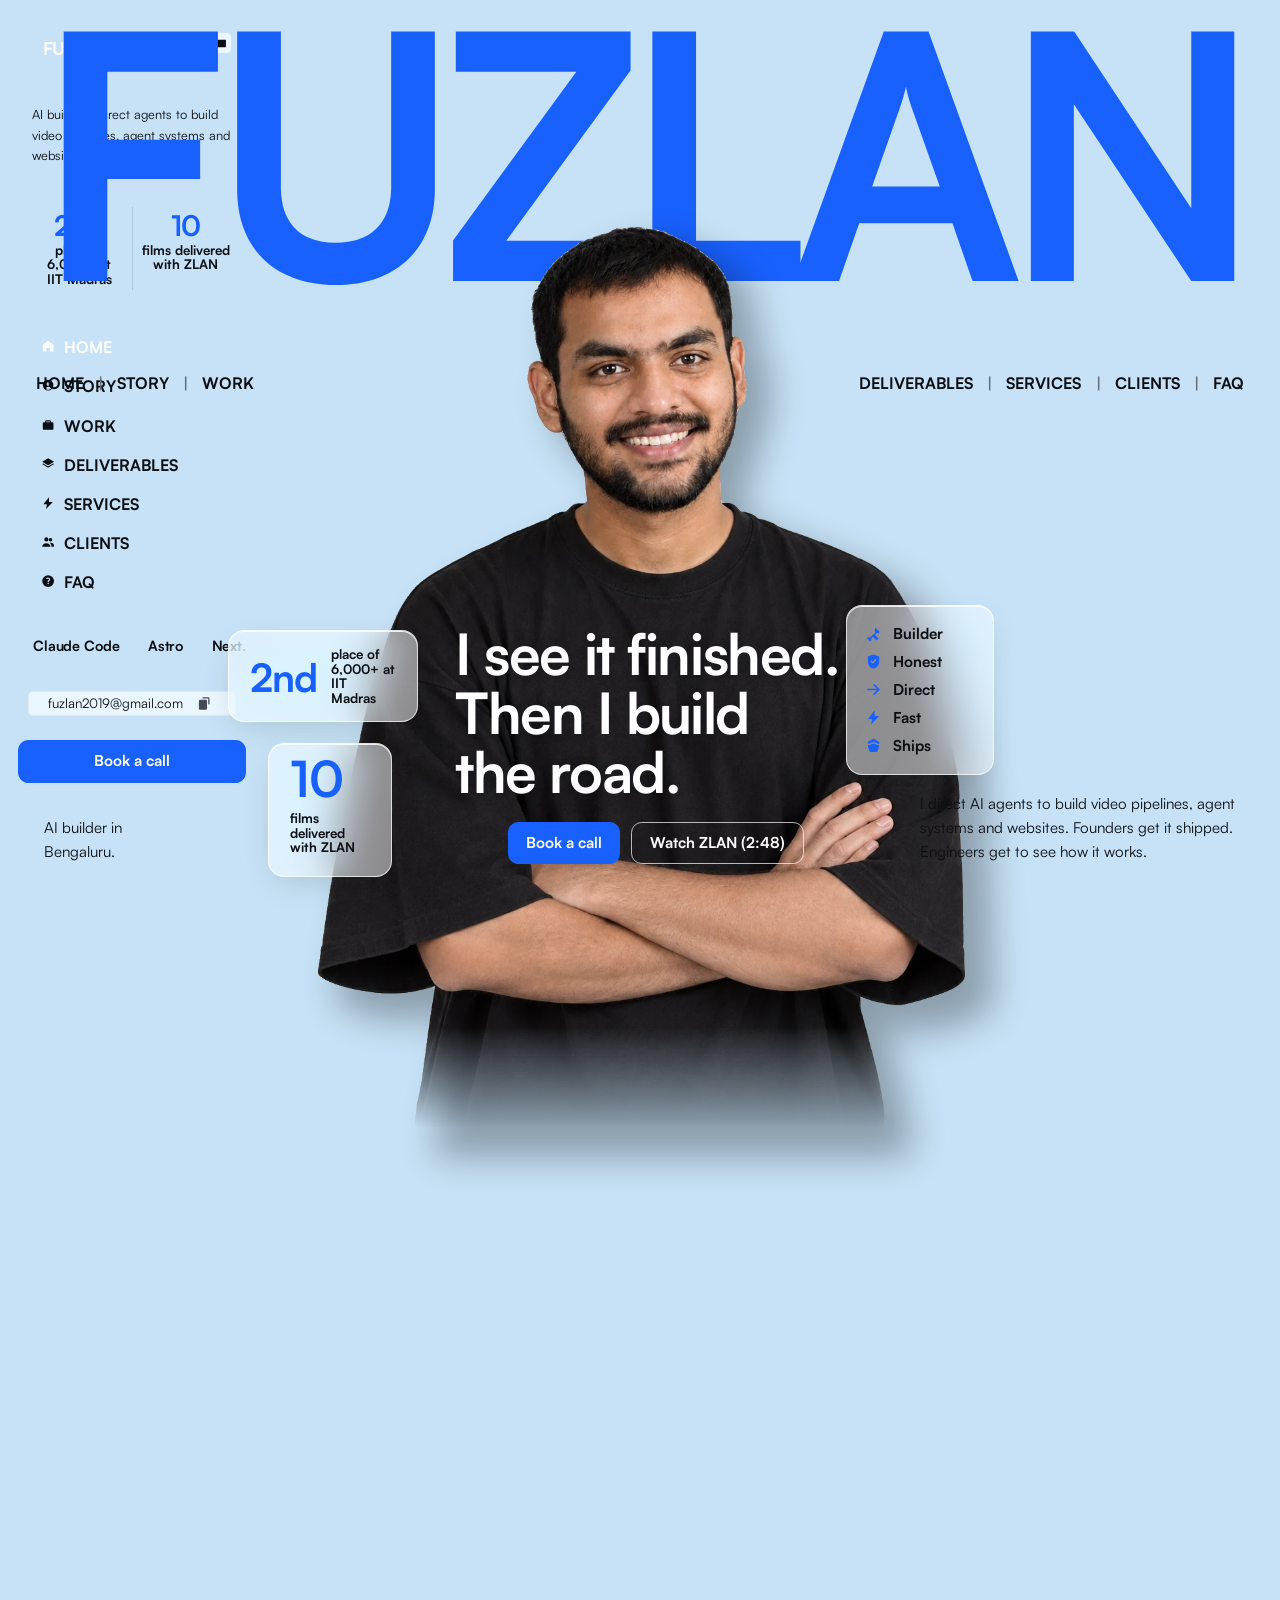
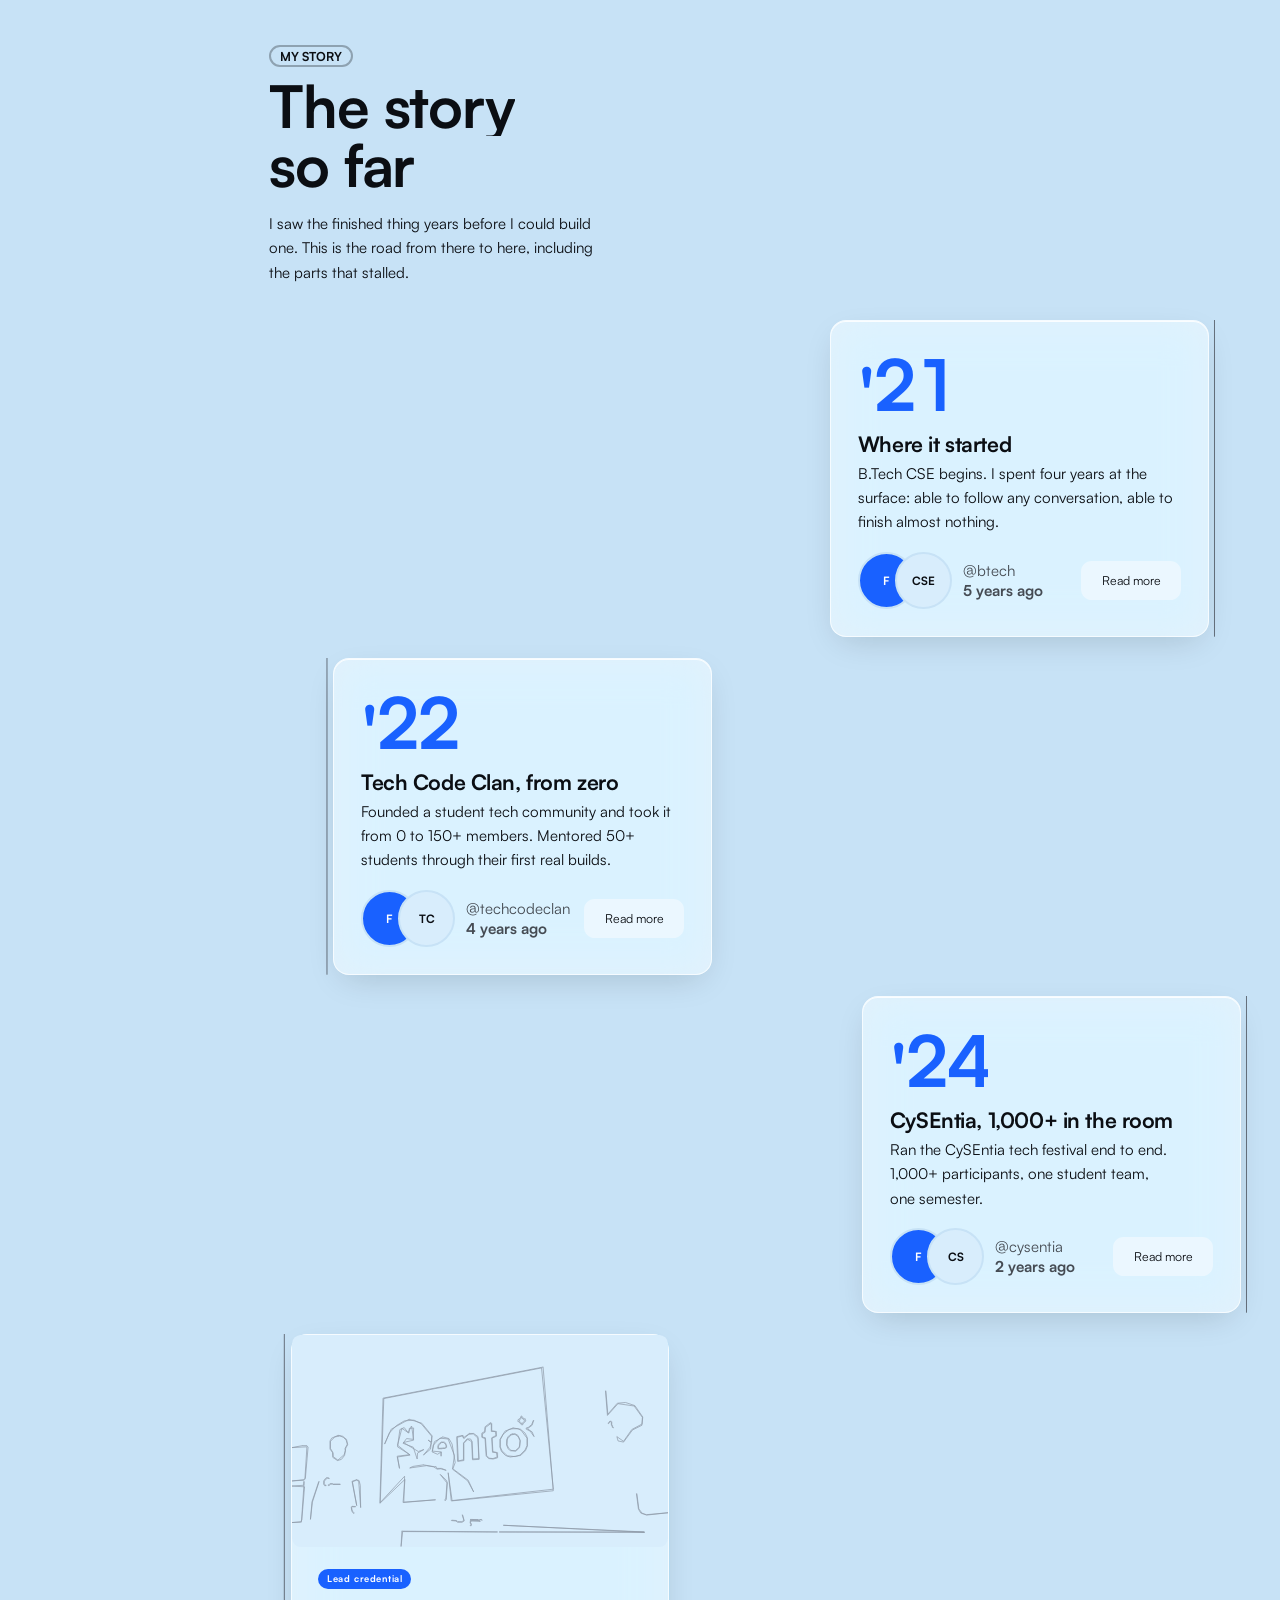
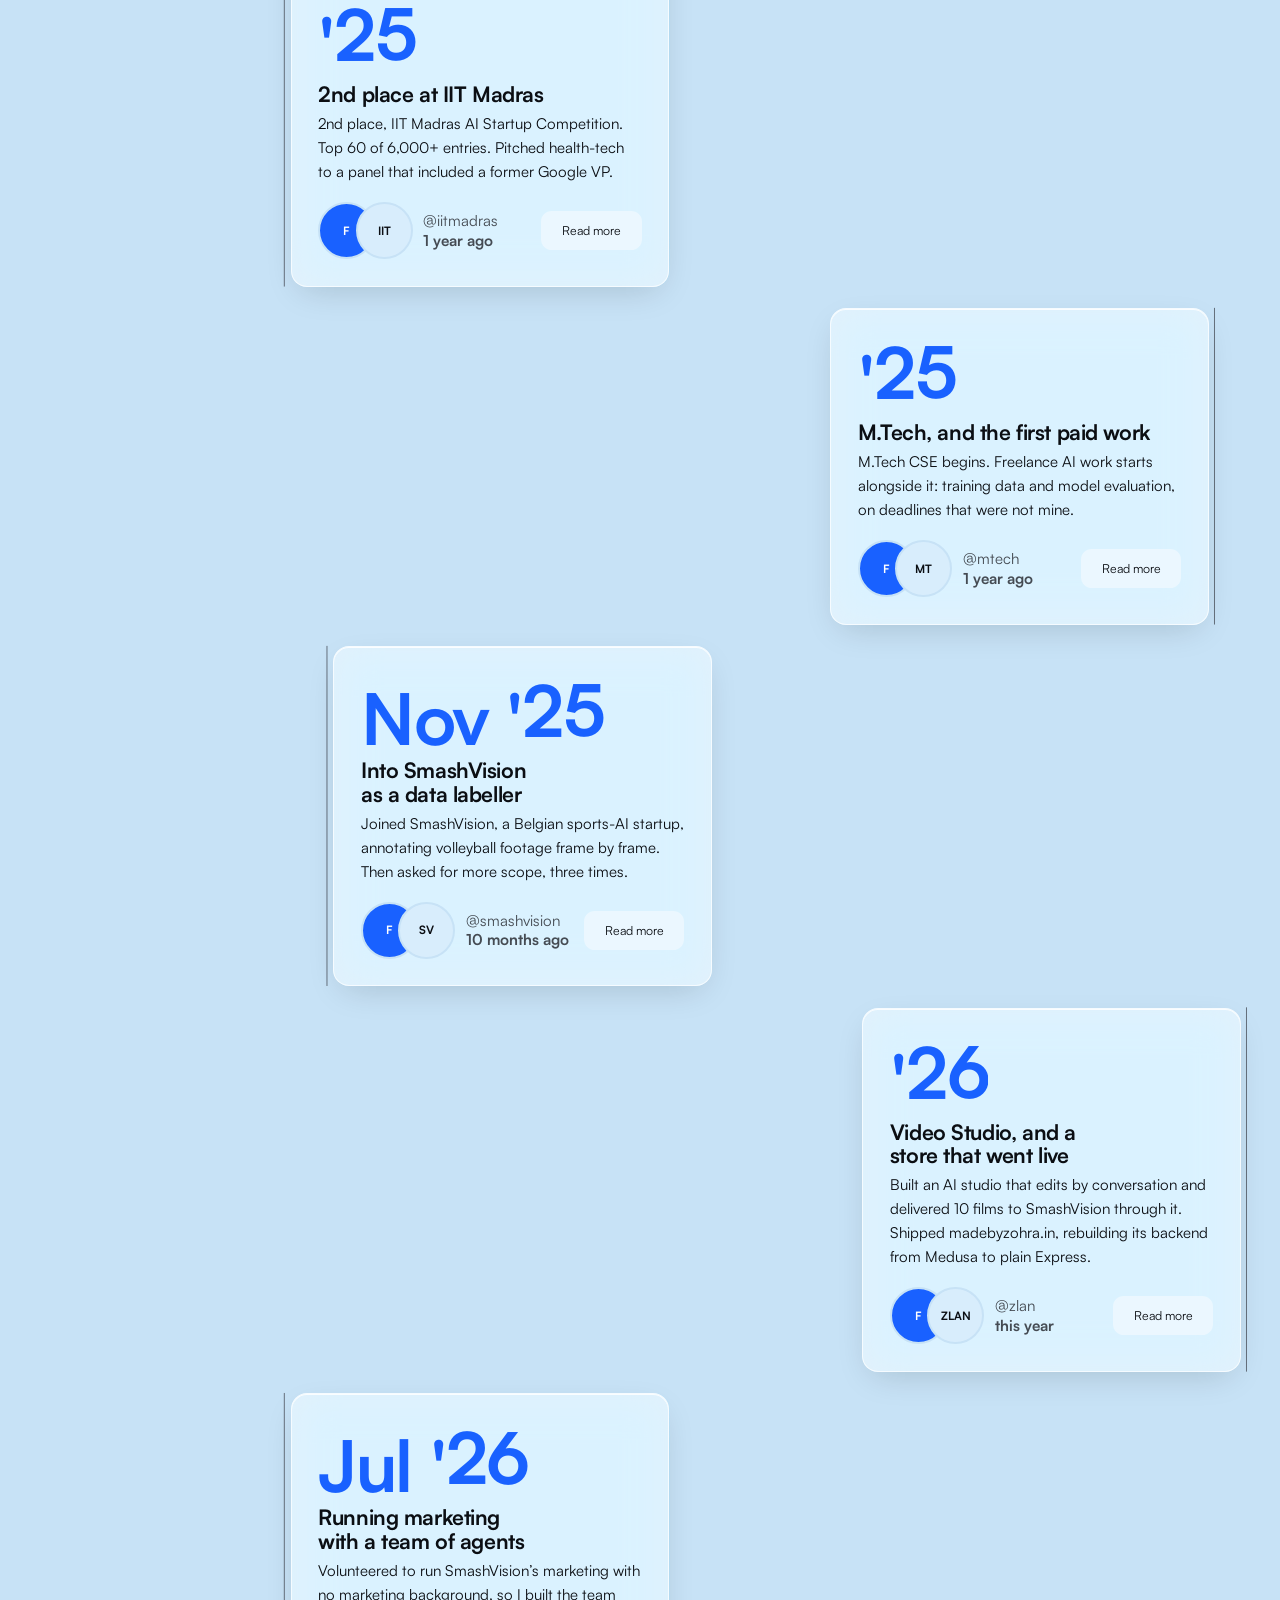
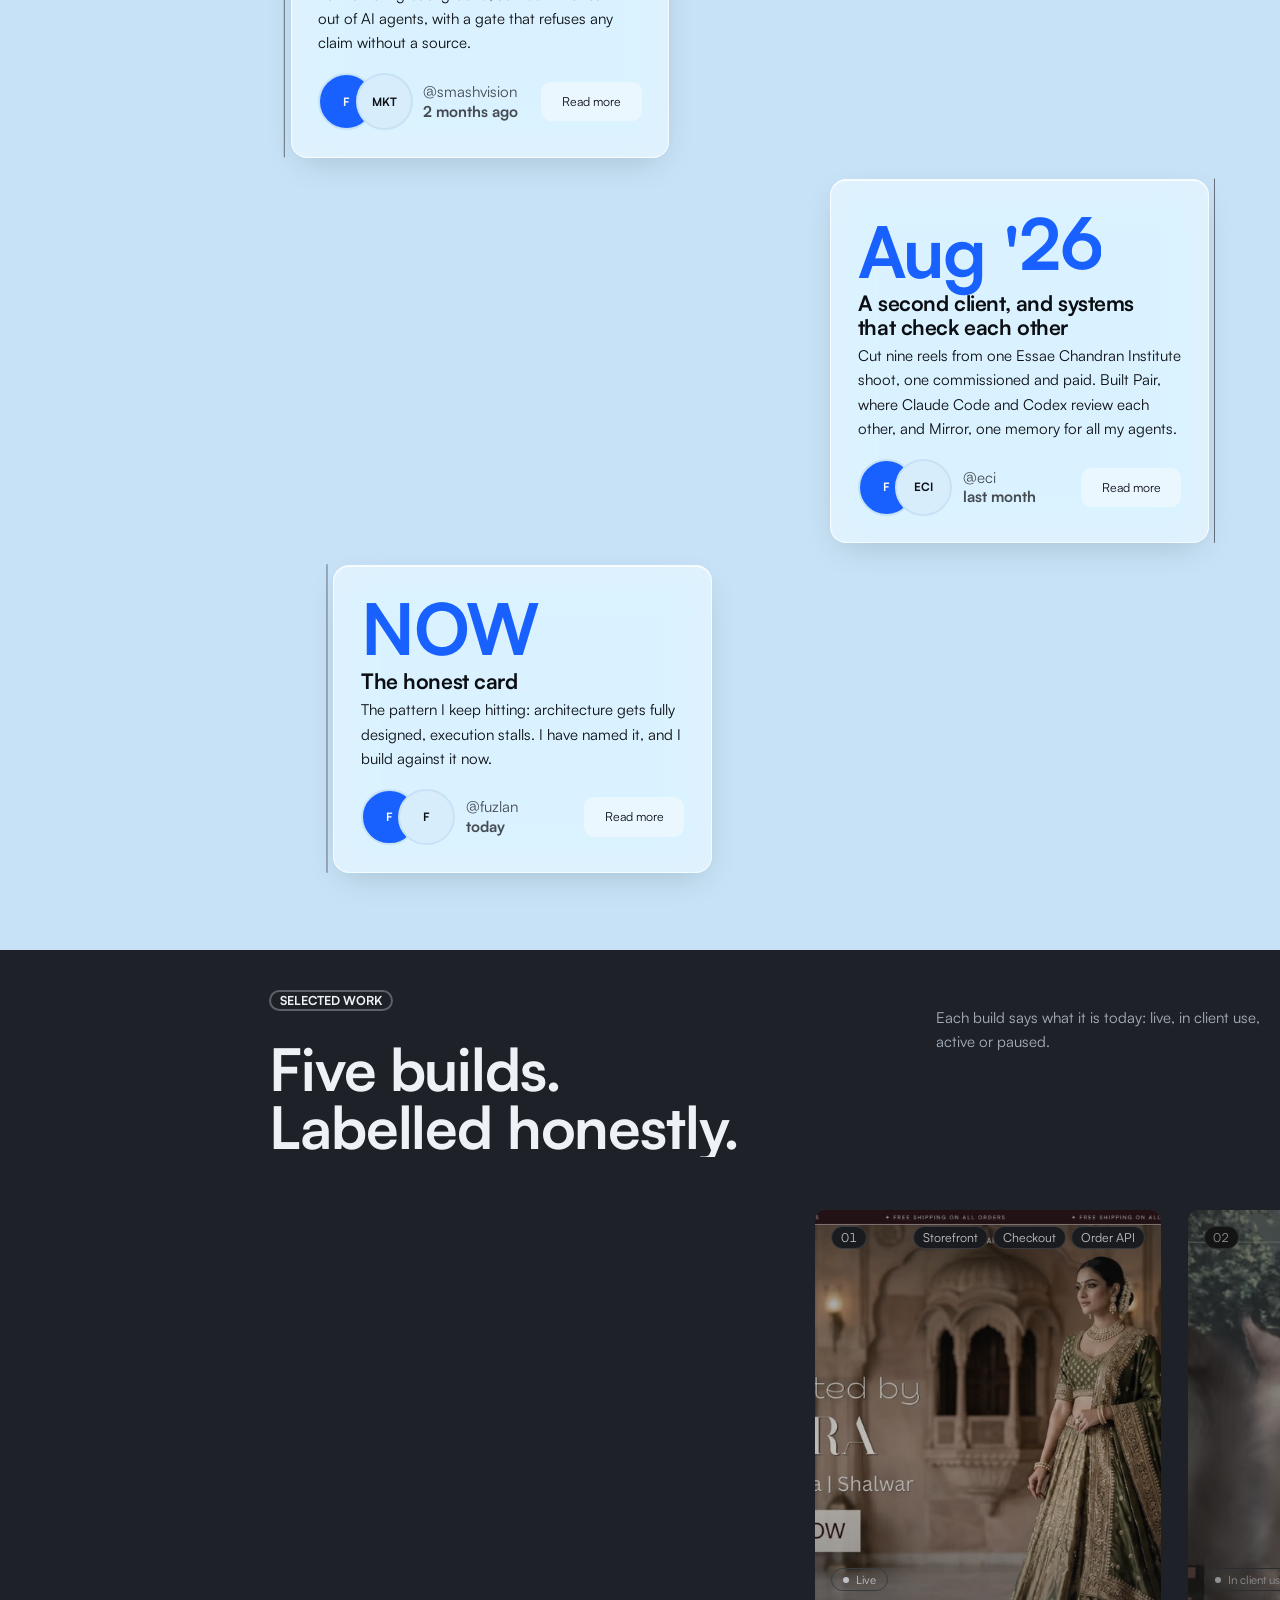
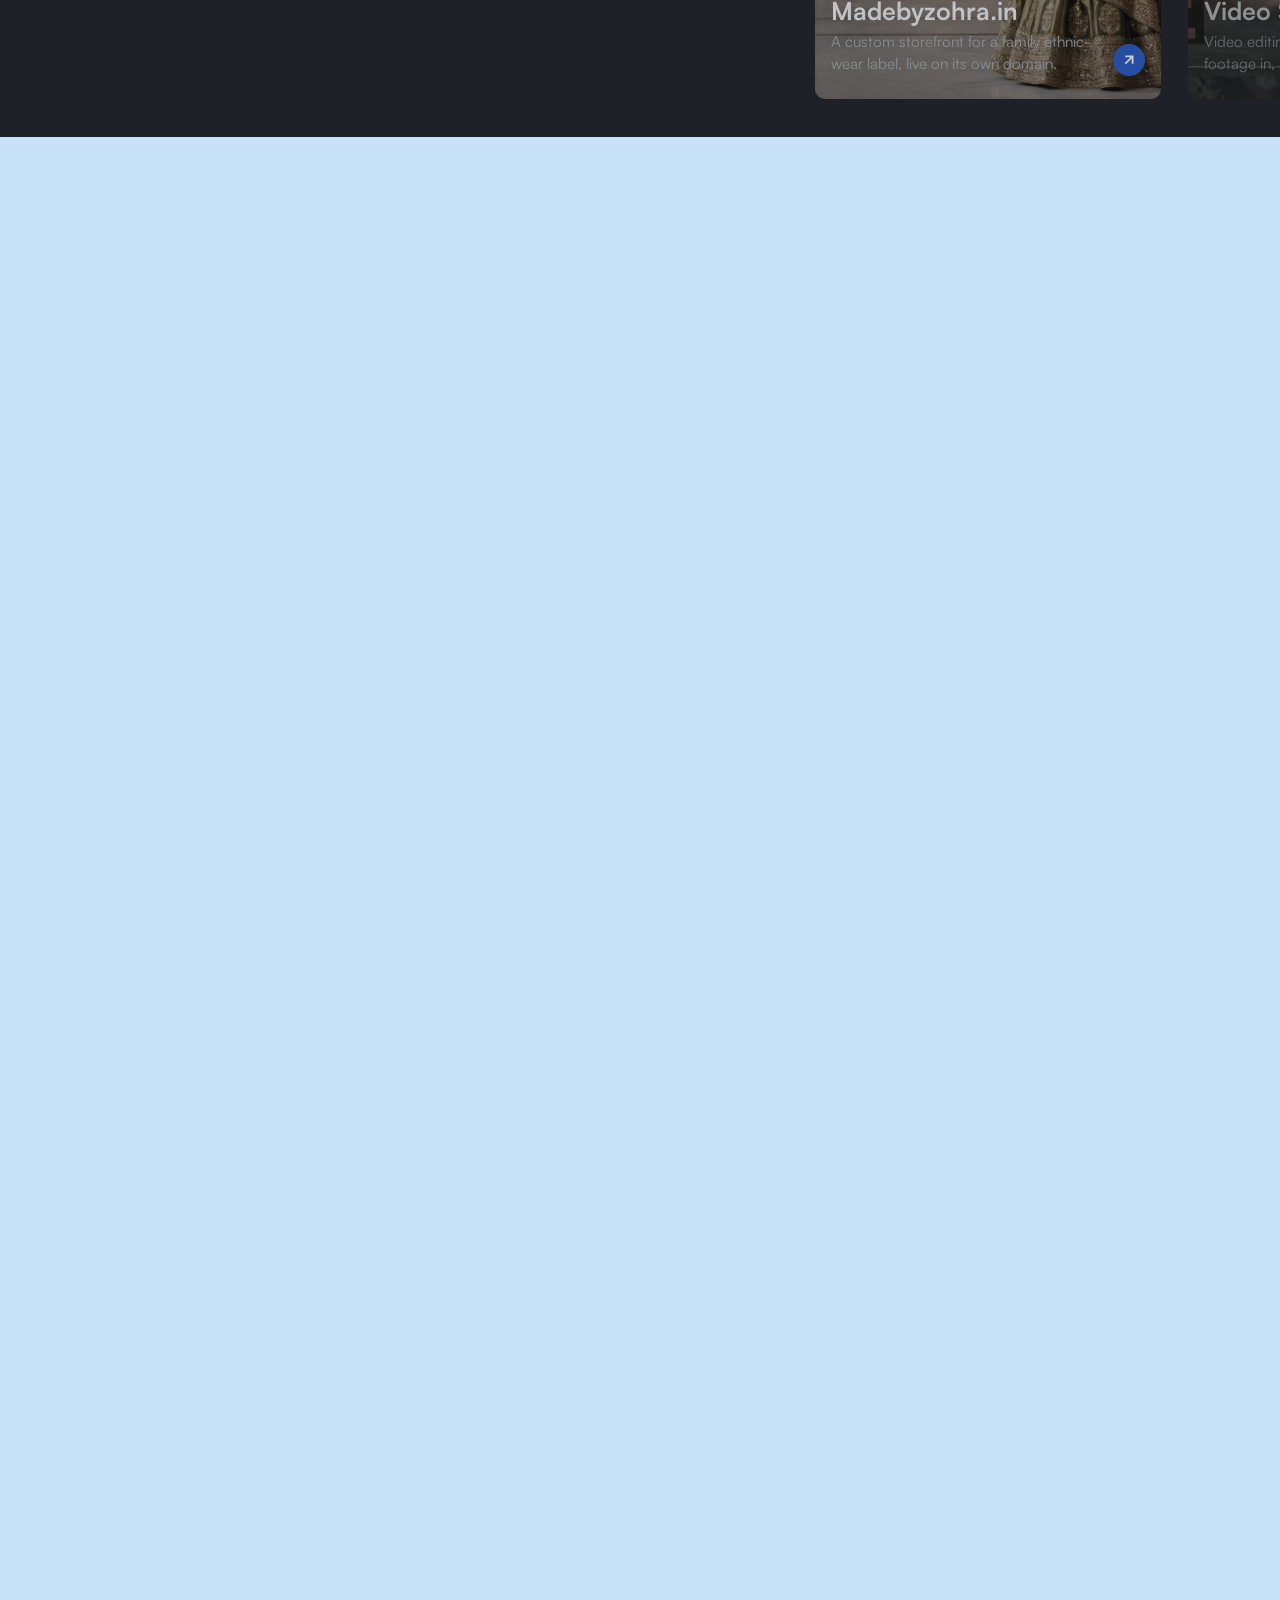
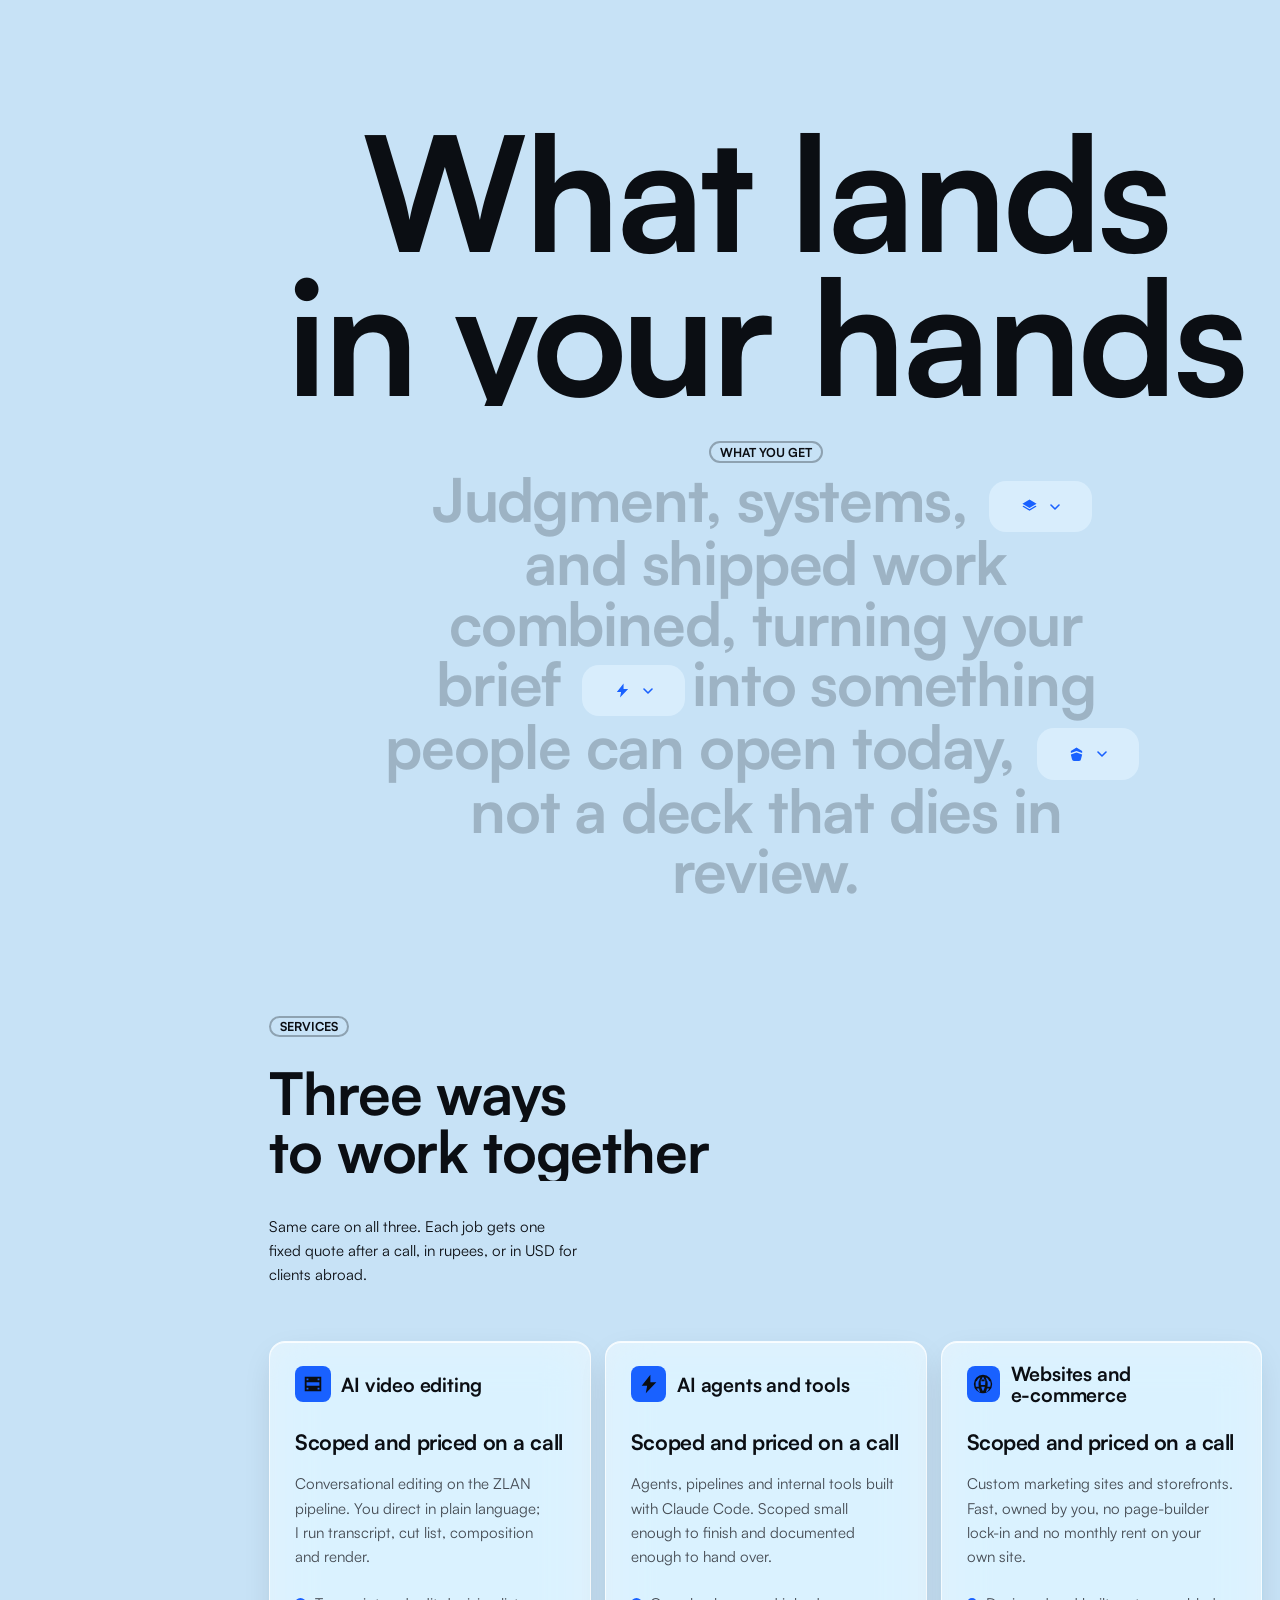
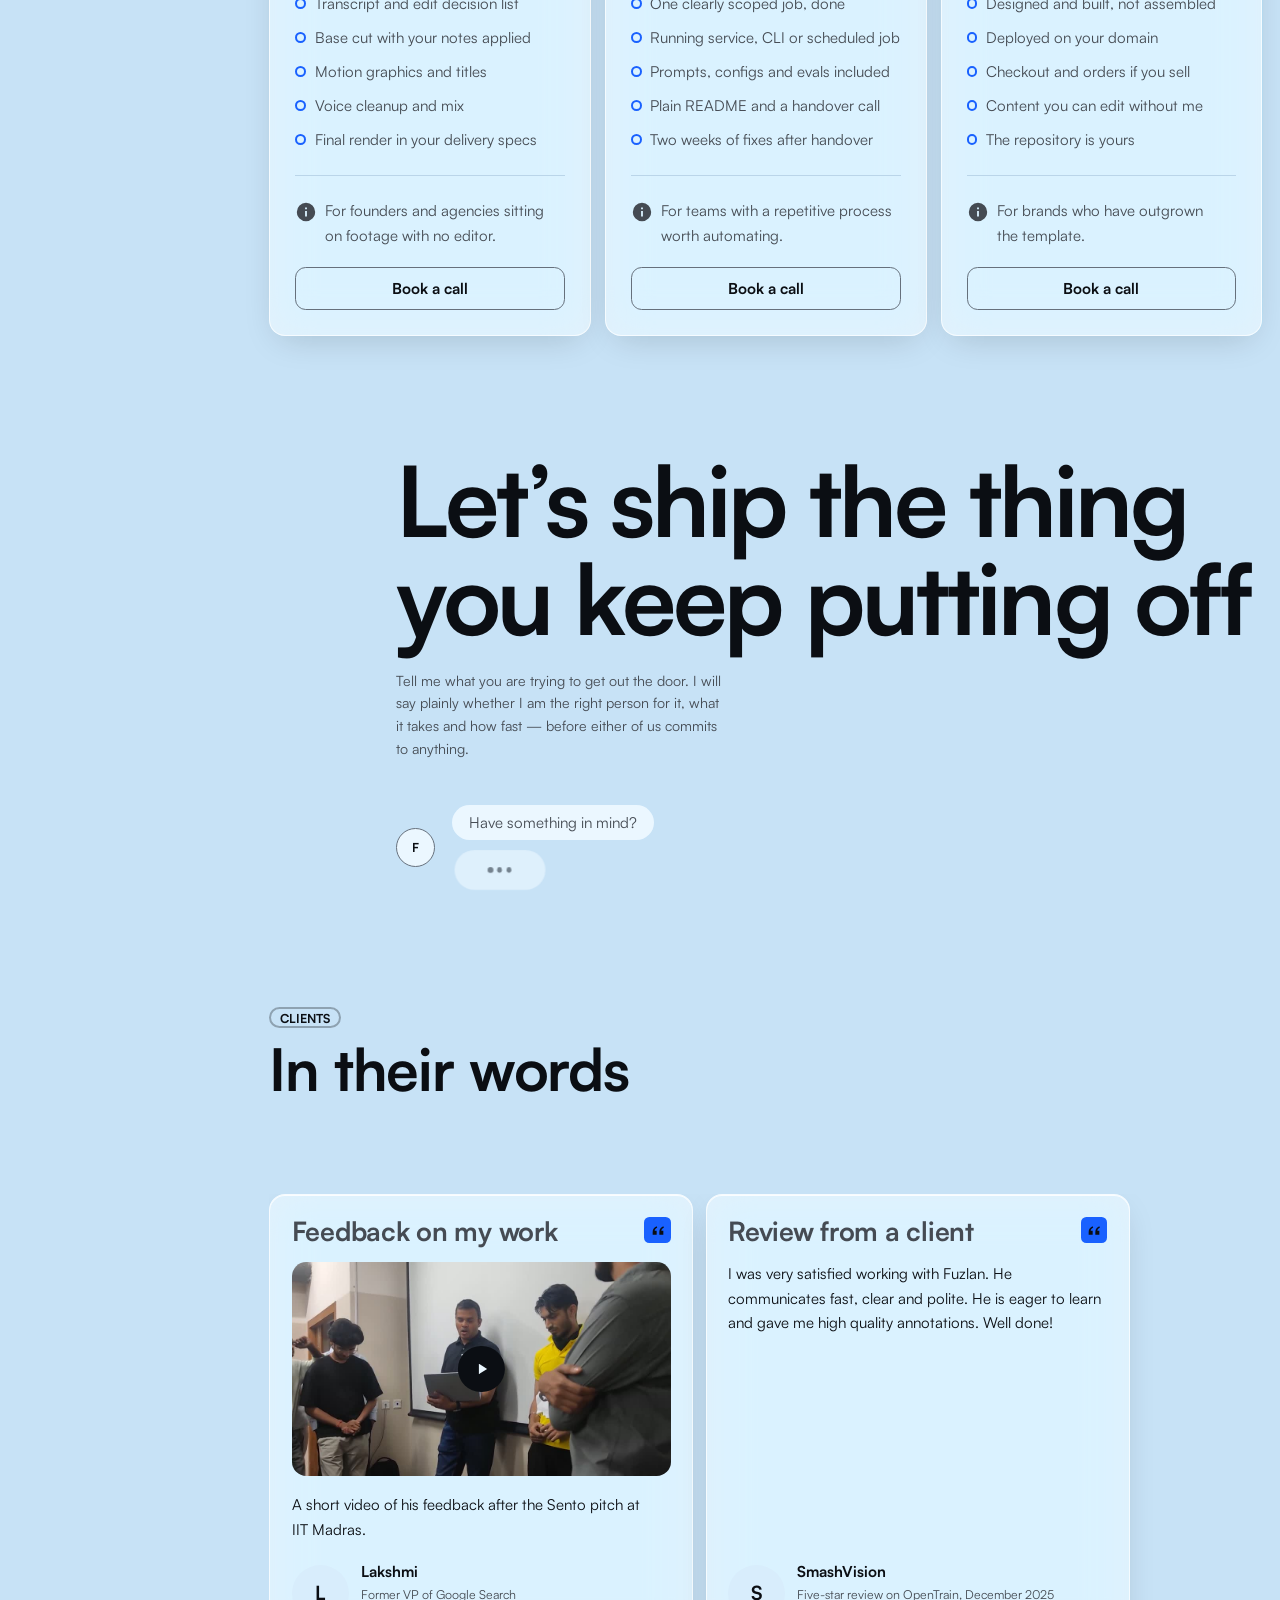
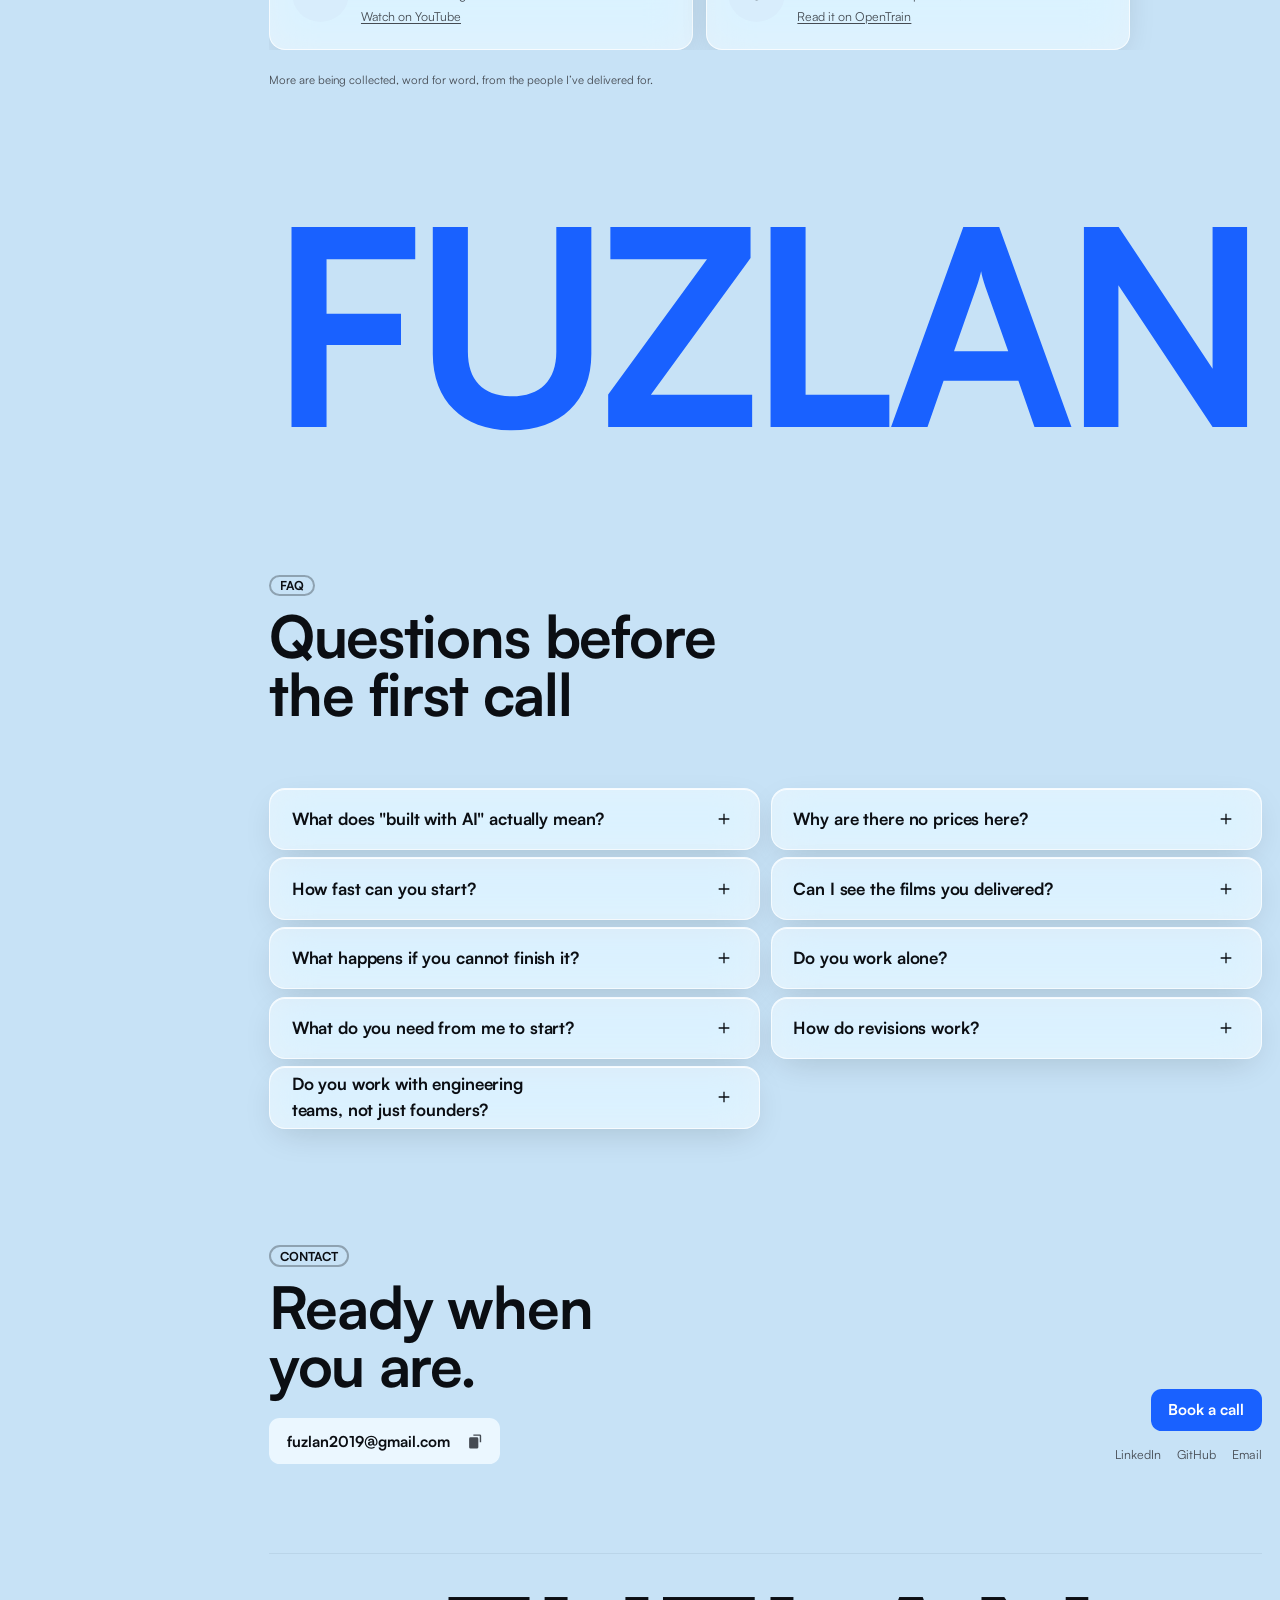
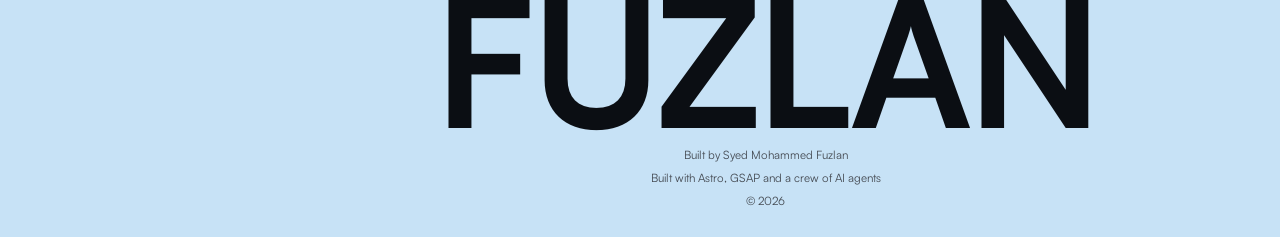
==== commit 273cd14b: "Publish portfolio build (from portfolio-v2@9c97d18) Co-Authored-By: Claude Opus 5.5 <noreply@anthrop" ====
--- a/index.html
+++ b/index.html
@@ -4,9 +4,9 @@
         .fillline .w { color: var(--text); }
         [data-sketch] .sk__photo { opacity: 1 !important; }
         .sk__lines { display: none; }
-      </style></noscript><link rel="stylesheet" href="/_astro/global.Bge3z5Zf.css"><style>.sr{clip:rect(0 0 0 0);white-space:nowrap;border:0;width:1px;height:1px;margin:-1px;padding:0;position:absolute;overflow:hidden}
+      </style></noscript><link rel="stylesheet" href="/_astro/global.CWWTSpSD.css"><style>.sr{clip:rect(0 0 0 0);white-space:nowrap;border:0;width:1px;height:1px;margin:-1px;padding:0;position:absolute;overflow:hidden}
 </style></head><body><a class="skip" href="#about">Skip to content</a><svg width="0" height="0" aria-hidden="true" focusable="false" style="position:absolute"><defs><!-- Pencil outline: graphite along the figure's edge, turning red at the
-         shoulder like a red pencil. Referenced by .figure__art's stroke in hero.css. --><linearGradient id="rimlight" x1="0" y1="0" x2="1" y2="0.2"><stop offset="0%" style="stop-color: var(--graphite)"></stop><stop offset="70%" style="stop-color: var(--graphite)"></stop><stop offset="100%" style="stop-color: var(--accent)"></stop></linearGradient></defs><symbol id="silhouette" viewBox="0 0 400 620"><path d="M200 2c-58 0-76 42-76 98 0 40 10 76 28 96 13 14 30 22 48 22s35-8 48-22c18-20 28-56 28-96 0-56-18-98-76-98Z"></path><rect x="170" y="180" width="60" height="76" rx="24"></rect><path d="M200 216c20 0 34 8 38 26 6 26 34 42 76 60 58 24 86 60 86 116v202H0V418c0-56 28-92 86-116 42-18 70-34 76-60 4-18 18-26 38-26Z"></path></symbol></svg><div class="page-ghost" aria-hidden="true"></div><div class="mbar" data-open="false"><a class="logo-pill" href="#home">FUZLAN</a><a class="btn" href="https://cal.com/fuzlan-syed-tqcm4u/30min" target="_blank" rel="noopener">Book a call</a><button class="mbar__menu" type="button" aria-expanded="false" aria-label="Open menu"><svg class width="18" height="18" viewBox="0 0 24 24" fill="currentColor" aria-hidden="true" focusable="false"><path d="M4 4h6v6H4Zm10 0h6v6h-6ZM4 14h6v6H4Zm10 0h6v6h-6Z"></path></svg></button><nav class="msheet" aria-label="Sections"><a class="nav-pill" href="#home" data-nav="home"><svg class width="15" height="15" viewBox="0 0 24 24" fill="currentColor" aria-hidden="true" focusable="false"><path d="M12 3 3 10v10a1 1 0 0 0 1 1h5v-6h6v6h5a1 1 0 0 0 1-1V10Z"></path></svg>Home</a><a class="nav-pill" href="#about" data-nav="about"><svg class width="15" height="15" viewBox="0 0 24 24" fill="currentColor" aria-hidden="true" focusable="false"><path d="M12 3a9 9 0 1 0 0 18 9 9 0 0 0 0-18Zm0 4a3 3 0 1 1 0 6 3 3 0 0 1 0-6Zm0 13a7 7 0 0 1-5-2.1c.6-2 2.7-3.2 5-3.2s4.4 1.2 5 3.2A7 7 0 0 1 12 20Z"></path></svg>Story</a><a class="nav-pill" href="#projects" data-nav="projects"><svg class width="15" height="15" viewBox="0 0 24 24" fill="currentColor" aria-hidden="true" focusable="false"><path d="M9 4h6a2 2 0 0 1 2 2v1h2a2 2 0 0 1 2 2v9a2 2 0 0 1-2 2H5a2 2 0 0 1-2-2V9a2 2 0 0 1 2-2h2V6a2 2 0 0 1 2-2Zm0 3h6V6H9Z"></path></svg>Work</a><a class="nav-pill" href="#what-you-get" data-nav="what-you-get"><svg class width="15" height="15" viewBox="0 0 24 24" fill="currentColor" aria-hidden="true" focusable="false"><path d="M12 2 2 8l10 6 10-6Zm-8.3 9L2 12l10 6 10-6-1.7-1-8.3 5Z"></path></svg>Deliverables</a><a class="nav-pill" href="#services" data-nav="services"><svg class width="15" height="15" viewBox="0 0 24 24" fill="currentColor" aria-hidden="true" focusable="false"><path d="M13.5 2 4 14h6l-1.5 8L20 10h-6.5Z"></path></svg>Services</a><a class="nav-pill" href="#clients" data-nav="clients"><svg class width="15" height="15" viewBox="0 0 24 24" fill="currentColor" aria-hidden="true" focusable="false"><path d="M9 4a3.5 3.5 0 1 1 0 7 3.5 3.5 0 0 1 0-7Zm7 1a3 3 0 1 1 0 6 3 3 0 0 1 0-6ZM2 20c0-3.3 3.1-6 7-6s7 2.7 7 6Zm14.5-7c3 0 5.5 2.2 5.5 5v2h-4.2c0-2.7-1-5-2.7-6.6.4-.3.9-.4 1.4-.4Z"></path></svg>Clients</a><a class="nav-pill" href="#faq" data-nav="faq"><svg class width="15" height="15" viewBox="0 0 24 24" fill="currentColor" aria-hidden="true" focusable="false"><path d="M12 2a10 10 0 1 0 0 20 10 10 0 0 0 0-20Zm.2 15.5a1.3 1.3 0 1 1 0-2.6 1.3 1.3 0 0 1 0 2.6ZM14 12c-.8.6-1 .9-1 1.6v.4h-2v-.6c0-1.4.6-2.1 1.5-2.8.7-.5 1-.9 1-1.5 0-.8-.6-1.3-1.5-1.3-.8 0-1.4.4-1.7 1.2l-1.8-.8C9 6.7 10.3 6 12 6c2 0 3.5 1.2 3.5 3 0 1.3-.6 2.1-1.5 3Z"></path></svg>FAQ</a><div class="rail__mail"><span>fuzlan2019@gmail.com</span><button class="copy-btn" data-copy="fuzlan2019@gmail.com" type="button"><svg class width="15" height="15" viewBox="0 0 24 24" fill="currentColor" aria-hidden="true" focusable="false"><path d="M9 2h9a2 2 0 0 1 2 2v9h-2V4H9Zm-4 4h9a2 2 0 0 1 2 2v12a2 2 0 0 1-2 2H5a2 2 0 0 1-2-2V8a2 2 0 0 1 2-2Z"></path></svg><span class="sr">Copy email address</span></button></div><a class="btn" href="https://cal.com/fuzlan-syed-tqcm4u/30min" target="_blank" rel="noopener">Book a call</a></nav></div><header class="hero" id="home"><h1 class="wordmark" data-hero="logo">FUZLAN</h1><nav class="hero__nav" aria-label="Sections"><ul><li data-hero="nav-home"><a href="#home">Home</a></li><li data-hero="nav-about"><a href="#about">Story</a></li><li data-hero="nav-projects"><a href="#projects">Work</a></li></ul><ul><li data-hero="nav-what-you-get"><a href="#what-you-get">Deliverables</a></li><li data-hero="nav-services"><a href="#services">Services</a></li><li data-hero="nav-clients"><a href="#clients">Clients</a></li><li data-hero="nav-faq"><a href="#faq">FAQ</a></li></ul></nav><!-- Portrait: a background-removed cut-out (tools/.venv rembg, isnet-general-use). The shadow is the same image, blacked out and blurred. --><div class="figure" aria-hidden="true"><img class="figure__shadow" src="/img/portrait.webp" alt="" width="800" height="800"><img class="figure__art" src="/img/portrait.webp" alt="" width="800" height="800" fetchpriority="high"></div><div class="hero__band"><div class="hero__left"><p class="hero__caption" data-preload data-hero-fade>AI builder in Bengaluru.</p><div class="hero__cards"><a class="stat stat--1" data-preload data-hero="stat-1" href="https://www.youtube.com/watch?v=ueWF6grD7H8" target="_blank" rel="noopener"><b class="stat__value">2nd</b><span class="stat__label">place of 6,000+ at IIT Madras</span></a><a class="stat stat--2" data-preload data-hero="stat-2" href="https://www.youtube.com/watch?v=uwUm25BOGa8" target="_blank" rel="noopener"><b class="stat__value">10</b><span class="stat__label">films delivered with ZLAN</span></a></div></div><div class="hero__mid"><p class="claim" data-preload>I see it finished.<br>Then I build<br>the road.</p><div class="hero__ctas"><a class="btn" data-button-hover data-preload data-hero="cta" href="https://cal.com/fuzlan-syed-tqcm4u/30min" target="_blank" rel="noopener">Book a call</a><a class="btn btn--ghost" data-button-hover data-preload data-hero-out href="https://www.youtube.com/watch?v=uwUm25BOGa8" target="_blank" rel="noopener">Watch ZLAN (2:48)</a></div></div><div class="hero__right"><ul class="traits" data-preload data-hero-fade><li><svg class width="17" height="17" viewBox="0 0 24 24" fill="currentColor" aria-hidden="true" focusable="false"><path d="M14.5 2 21 8.5l-2.5 2.5-1.4-1.4-3 3 5.2 5.2-2.8 2.8-5.2-5.2-3 3 1.4 1.4L7.2 22 3 17.8l2.5-2.5 1.4 1.4 8-8-1.4-1.4Z"></path></svg>Builder</li><li><svg class width="17" height="17" viewBox="0 0 24 24" fill="currentColor" aria-hidden="true" focusable="false"><path d="M12 2 4 5v7c0 5 3.4 9 8 10 4.6-1 8-5 8-10V5Zm-1 13-3.5-3.5 1.4-1.4L11 12.2l4.1-4.1 1.4 1.4Z"></path></svg>Honest</li><li><svg class width="17" height="17" viewBox="0 0 24 24" fill="currentColor" aria-hidden="true" focusable="false"><path d="M13 4l8 8-8 8-1.5-1.5 5.4-5.5H3v-2h13.9L11.5 5.5Z"></path></svg>Direct</li><li><svg class width="17" height="17" viewBox="0 0 24 24" fill="currentColor" aria-hidden="true" focusable="false"><path d="M13.5 2 4 14h6l-1.5 8L20 10h-6.5Z"></path></svg>Fast</li><li><svg class width="17" height="17" viewBox="0 0 24 24" fill="currentColor" aria-hidden="true" focusable="false"><path d="M12 2 4 7v3l8-3 8 3V7Zm-8 10 8-3 8 3-1.6 6.2A3 3 0 0 1 15.5 21h-7a3 3 0 0 1-2.9-2.2Z"></path></svg>Ships</li></ul><p class="hero__note" data-preload data-hero-fade>I direct AI agents to build video pipelines, agent systems and websites. Founders get it shipped. Engineers get to see how it works.</p></div><div class="hero__ctas hero__ctas--m"><a class="btn" data-button-hover href="https://cal.com/fuzlan-syed-tqcm4u/30min" target="_blank" rel="noopener">Book a call</a><a class="btn btn--ghost" data-button-hover href="https://www.youtube.com/watch?v=uwUm25BOGa8" target="_blank" rel="noopener">Watch ZLAN (2:48)</a></div></div></header><div class="frame"><aside class="rail" aria-label="Site navigation"><div class="rail__inner"><div class="rail__card"><div class="rail__top"><a class="logo-pill" data-side="logo" href="#home">FUZLAN</a><div class="rail__socials"><a class="icon-sq" href="https://linkedin.com/in/syedfuzlan" rel="me noopener" target="_blank" aria-label="LinkedIn"><svg class width="13" height="13" viewBox="0 0 24 24" fill="currentColor" aria-hidden="true" focusable="false"><path d="M4.5 3.5a2 2 0 1 1 0 4 2 2 0 0 1 0-4ZM3 9h3v12H3Zm5.5 0h2.9v1.6h.1c.4-.8 1.5-1.8 3.2-1.8 3.4 0 4 2.2 4 5.1V21h-3v-5.4c0-1.3 0-3-1.8-3s-2.1 1.4-2.1 2.9V21h-3Z"></path></svg></a><a class="icon-sq" href="https://github.com/SyedFuzlan" rel="me noopener" target="_blank" aria-label="GitHub"><svg class width="13" height="13" viewBox="0 0 24 24" fill="currentColor" aria-hidden="true" focusable="false"><path d="M12 2a10 10 0 0 0-3.2 19.5c.5.1.7-.2.7-.5v-1.8c-2.8.6-3.4-1.3-3.4-1.3-.5-1.2-1.1-1.5-1.1-1.5-1-.6.1-.6.1-.6 1 .1 1.5 1 1.5 1 .9 1.6 2.4 1.1 3 .9.1-.7.4-1.1.7-1.4-2.2-.3-4.6-1.1-4.6-5 0-1.1.4-2 1-2.7-.1-.3-.4-1.3.1-2.7 0 0 .8-.3 2.7 1a9.4 9.4 0 0 1 5 0c1.9-1.3 2.7-1 2.7-1 .5 1.4.2 2.4.1 2.7.6.7 1 1.6 1 2.7 0 3.9-2.4 4.7-4.6 5 .4.3.7 1 .7 2v2.9c0 .3.2.6.7.5A10 10 0 0 0 12 2Z"></path></svg></a><a class="icon-sq" href="mailto:fuzlan2019@gmail.com" rel="me noopener" target="_blank" aria-label="Email"><svg class width="13" height="13" viewBox="0 0 24 24" fill="currentColor" aria-hidden="true" focusable="false"><path d="M3 5h18a1 1 0 0 1 1 1v12a1 1 0 0 1-1 1H3a1 1 0 0 1-1-1V6a1 1 0 0 1 1-1Zm9 8L4.4 7h15.2Z"></path></svg></a></div></div><p class="rail__bio">AI builder. I direct agents to build video pipelines, agent systems and websites.</p></div><div class="rail__card rail__stats"><a class="rail-stat" data-side="stat-1" href="https://www.youtube.com/watch?v=ueWF6grD7H8" target="_blank" rel="noopener"><b>2nd</b><span>place of 6,000+ at IIT Madras</span></a><a class="rail-stat" data-side="stat-2" href="https://www.youtube.com/watch?v=uwUm25BOGa8" target="_blank" rel="noopener"><b>10</b><span>films delivered with ZLAN</span></a></div><nav class="rail__card rail__nav" aria-label="Sections"><a class="nav-pill" href="#home" data-nav="home" data-side="nav-home" aria-current="true"><svg class width="15" height="15" viewBox="0 0 24 24" fill="currentColor" aria-hidden="true" focusable="false"><path d="M12 3 3 10v10a1 1 0 0 0 1 1h5v-6h6v6h5a1 1 0 0 0 1-1V10Z"></path></svg><span class="nav-pill__label">Home</span></a><a class="nav-pill" href="#about" data-nav="about" data-side="nav-about" aria-current="false"><svg class width="15" height="15" viewBox="0 0 24 24" fill="currentColor" aria-hidden="true" focusable="false"><path d="M12 3a9 9 0 1 0 0 18 9 9 0 0 0 0-18Zm0 4a3 3 0 1 1 0 6 3 3 0 0 1 0-6Zm0 13a7 7 0 0 1-5-2.1c.6-2 2.7-3.2 5-3.2s4.4 1.2 5 3.2A7 7 0 0 1 12 20Z"></path></svg><span class="nav-pill__label">Story</span></a><a class="nav-pill" href="#projects" data-nav="projects" data-side="nav-projects" aria-current="false"><svg class width="15" height="15" viewBox="0 0 24 24" fill="currentColor" aria-hidden="true" focusable="false"><path d="M9 4h6a2 2 0 0 1 2 2v1h2a2 2 0 0 1 2 2v9a2 2 0 0 1-2 2H5a2 2 0 0 1-2-2V9a2 2 0 0 1 2-2h2V6a2 2 0 0 1 2-2Zm0 3h6V6H9Z"></path></svg><span class="nav-pill__label">Work</span></a><a class="nav-pill" href="#what-you-get" data-nav="what-you-get" data-side="nav-what-you-get" aria-current="false"><svg class width="15" height="15" viewBox="0 0 24 24" fill="currentColor" aria-hidden="true" focusable="false"><path d="M12 2 2 8l10 6 10-6Zm-8.3 9L2 12l10 6 10-6-1.7-1-8.3 5Z"></path></svg><span class="nav-pill__label">Deliverables</span></a><a class="nav-pill" href="#services" data-nav="services" data-side="nav-services" aria-current="false"><svg class width="15" height="15" viewBox="0 0 24 24" fill="currentColor" aria-hidden="true" focusable="false"><path d="M13.5 2 4 14h6l-1.5 8L20 10h-6.5Z"></path></svg><span class="nav-pill__label">Services</span></a><a class="nav-pill" href="#clients" data-nav="clients" data-side="nav-clients" aria-current="false"><svg class width="15" height="15" viewBox="0 0 24 24" fill="currentColor" aria-hidden="true" focusable="false"><path d="M9 4a3.5 3.5 0 1 1 0 7 3.5 3.5 0 0 1 0-7Zm7 1a3 3 0 1 1 0 6 3 3 0 0 1 0-6ZM2 20c0-3.3 3.1-6 7-6s7 2.7 7 6Zm14.5-7c3 0 5.5 2.2 5.5 5v2h-4.2c0-2.7-1-5-2.7-6.6.4-.3.9-.4 1.4-.4Z"></path></svg><span class="nav-pill__label">Clients</span></a><a class="nav-pill" href="#faq" data-nav="faq" data-side="nav-faq" aria-current="false"><svg class width="15" height="15" viewBox="0 0 24 24" fill="currentColor" aria-hidden="true" focusable="false"><path d="M12 2a10 10 0 1 0 0 20 10 10 0 0 0 0-20Zm.2 15.5a1.3 1.3 0 1 1 0-2.6 1.3 1.3 0 0 1 0 2.6ZM14 12c-.8.6-1 .9-1 1.6v.4h-2v-.6c0-1.4.6-2.1 1.5-2.8.7-.5 1-.9 1-1.5 0-.8-.6-1.3-1.5-1.3-.8 0-1.4.4-1.7 1.2l-1.8-.8C9 6.7 10.3 6 12 6c2 0 3.5 1.2 3.5 3 0 1.3-.6 2.1-1.5 3Z"></path></svg><span class="nav-pill__label">FAQ</span></a></nav><div class="rail__card rail__marquee" aria-hidden="true"><div class="marquee__track"><span>Claude Code</span><span>Astro</span><span>Next.js</span><span>Python</span><span>FFmpeg</span><span>HyperFrames</span><span>Tailwind</span><span>Node.js</span><span>Claude Code</span><span>Astro</span><span>Next.js</span><span>Python</span><span>FFmpeg</span><span>HyperFrames</span><span>Tailwind</span><span>Node.js</span></div></div><div class="rail__card rail__mailcard"><div class="rail__mail"><span>fuzlan2019@gmail.com</span><button class="copy-btn" data-copy="fuzlan2019@gmail.com" type="button"><span class="copy-btn__icon copy-btn__icon--copy"><svg class width="15" height="15" viewBox="0 0 24 24" fill="currentColor" aria-hidden="true" focusable="false"><path d="M9 2h9a2 2 0 0 1 2 2v9h-2V4H9Zm-4 4h9a2 2 0 0 1 2 2v12a2 2 0 0 1-2 2H5a2 2 0 0 1-2-2V8a2 2 0 0 1 2-2Z"></path></svg></span><span class="copy-btn__icon copy-btn__icon--done"><svg class width="15" height="15" viewBox="0 0 24 24" fill="currentColor" aria-hidden="true" focusable="false"><path d="M9.5 17.6 4 12.1l1.6-1.6 3.9 4 8.9-8.9L20 7.2Z"></path></svg></span><span class="copy-btn__tip" aria-hidden="true">Copy email</span><span class="sr">Copy email address</span></button></div></div><a class="btn btn--wide" data-button-hover data-side="cta" href="https://cal.com/fuzlan-syed-tqcm4u/30min" target="_blank" rel="noopener">Book a call</a></div></aside><main class="main"><section class="sec jrny" id="about"><div class="jrny__head"><span class="eyebrow" data-eyebrow>My story</span><h2 class="h-sec" data-heading-split>The story<br>so far</h2><p class="lede rv">I saw the finished thing years before I could build one. This is the road from there to here, including the parts that stalled.</p></div><div class="timeline"><svg class="timeline__svg" aria-hidden="true" preserveAspectRatio="none"></svg><ol class="tl-list"><li class="tl-item tl-item--right"><article class="tl-card"><p class="tl-card__year"><span class="tl-card__year-track" aria-hidden="true">&#39;21</span><span class="sr">&#39;21</span></p><h3>Where it started</h3><p class="tl-card__body">B.Tech CSE begins. I spent four years at the surface: able to follow any conversation, able to finish almost nothing.</p><div class="tl-card__foot"><span class="avatars" aria-hidden="true"><span class="avatar avatar--back">F</span><span class="avatar avatar--front">CSE</span></span><p class="tl-card__meta">@btech<b>5 years ago</b></p><button class="readmore" type="button" aria-expanded="false" aria-controls="jm-0">Read more</button></div></article><div class="tl-card__popup" id="jm-0" aria-hidden="true"><button class="tl-card__popup-close" type="button" aria-label="Close"><span aria-hidden="true">&times;</span></button><p class="tl-card__popup-year">&#39;21</p><h3>Where it started</h3><p class="tl-card__popup-body">The degree gave me range and no depth. I could talk about systems, AI, security, and then freeze the moment someone asked me to build one. Naming that plainly is the only reason the years after it look different.</p></div></li><li class="tl-item tl-item--left"><article class="tl-card"><p class="tl-card__year"><span class="tl-card__year-track" aria-hidden="true">&#39;22</span><span class="sr">&#39;22</span></p><h3>Tech Code Clan, from zero</h3><p class="tl-card__body">Founded a student tech community and took it from 0 to 150+ members. Mentored 50+ students through their first real builds.</p><div class="tl-card__foot"><span class="avatars" aria-hidden="true"><span class="avatar avatar--back">F</span><span class="avatar avatar--front">TC</span></span><p class="tl-card__meta">@techcodeclan<b>4 years ago</b></p><button class="readmore" type="button" aria-expanded="false" aria-controls="jm-1">Read more</button></div></article><div class="tl-card__popup" id="jm-1" aria-hidden="true"><button class="tl-card__popup-close" type="button" aria-label="Close"><span aria-hidden="true">&times;</span></button><p class="tl-card__popup-year">&#39;22</p><h3>Tech Code Clan, from zero</h3><p class="tl-card__popup-body">No budget, no faculty mandate, no template. I recruited the first twenty people by walking up to them. What stuck: people do not join a plan, they join something already moving. Sessions ran weekly whether four showed up or forty.</p></div></li><li class="tl-item tl-item--right"><article class="tl-card"><p class="tl-card__year"><span class="tl-card__year-track" aria-hidden="true">&#39;24</span><span class="sr">&#39;24</span></p><h3>CySEntia, 1,000+ in the room</h3><p class="tl-card__body">Ran the CySEntia tech festival end to end. 1,000+ participants, one student team, one semester.</p><div class="tl-card__foot"><span class="avatars" aria-hidden="true"><span class="avatar avatar--back">F</span><span class="avatar avatar--front">CS</span></span><p class="tl-card__meta">@cysentia<b>2 years ago</b></p><button class="readmore" type="button" aria-expanded="false" aria-controls="jm-2">Read more</button></div></article><div class="tl-card__popup" id="jm-2" aria-hidden="true"><button class="tl-card__popup-close" type="button" aria-label="Close"><span aria-hidden="true">&times;</span></button><p class="tl-card__popup-year">&#39;24</p><h3>CySEntia, 1,000+ in the room</h3><p class="tl-card__popup-body">Sponsors, speakers, scheduling, registrations, and the part nobody sees: making the day boring for everyone except the people attending. It was the closest thing to shipping a product I had done: a hard date, a real audience, and no way to quietly extend the deadline.</p></div></li><li class="tl-item tl-item--left tl-item--lead"><article class="tl-card"><div class="tl-card__photo"><div class="sk" data-sketch><svg class="sk__lines" aria-hidden="true" preserveAspectRatio="xMidYMid slice" xmlns="http://www.w3.org/2000/svg" viewBox="0 0 960 540" fill="none" stroke="currentColor" stroke-linecap="round" stroke-linejoin="round" stroke-width="1.800">
+         shoulder like a red pencil. Referenced by .figure__art's stroke in hero.css. --><linearGradient id="rimlight" x1="0" y1="0" x2="1" y2="0.2"><stop offset="0%" style="stop-color: var(--graphite)"></stop><stop offset="70%" style="stop-color: var(--graphite)"></stop><stop offset="100%" style="stop-color: var(--accent)"></stop></linearGradient></defs><symbol id="silhouette" viewBox="0 0 400 620"><path d="M200 2c-58 0-76 42-76 98 0 40 10 76 28 96 13 14 30 22 48 22s35-8 48-22c18-20 28-56 28-96 0-56-18-98-76-98Z"></path><rect x="170" y="180" width="60" height="76" rx="24"></rect><path d="M200 216c20 0 34 8 38 26 6 26 34 42 76 60 58 24 86 60 86 116v202H0V418c0-56 28-92 86-116 42-18 70-34 76-60 4-18 18-26 38-26Z"></path></symbol></svg><div class="page-ghost" aria-hidden="true"></div><div class="mbar" data-open="false"><a class="logo-pill" href="#home">FUZLAN</a><a class="btn" href="https://cal.com/fuzlan-syed-tqcm4u/30min" target="_blank" rel="noopener">Book a call</a><button class="mbar__menu" type="button" aria-expanded="false" aria-label="Open menu"><svg class width="18" height="18" viewBox="0 0 24 24" fill="currentColor" aria-hidden="true" focusable="false"><path d="M4 4h6v6H4Zm10 0h6v6h-6ZM4 14h6v6H4Zm10 0h6v6h-6Z"></path></svg></button><nav class="msheet" aria-label="Sections"><a class="nav-pill" href="#home" data-nav="home"><svg class width="15" height="15" viewBox="0 0 24 24" fill="currentColor" aria-hidden="true" focusable="false"><path d="M12 3 3 10v10a1 1 0 0 0 1 1h5v-6h6v6h5a1 1 0 0 0 1-1V10Z"></path></svg>Home</a><a class="nav-pill" href="#about" data-nav="about"><svg class width="15" height="15" viewBox="0 0 24 24" fill="currentColor" aria-hidden="true" focusable="false"><path d="M12 3a9 9 0 1 0 0 18 9 9 0 0 0 0-18Zm0 4a3 3 0 1 1 0 6 3 3 0 0 1 0-6Zm0 13a7 7 0 0 1-5-2.1c.6-2 2.7-3.2 5-3.2s4.4 1.2 5 3.2A7 7 0 0 1 12 20Z"></path></svg>Story</a><a class="nav-pill" href="#projects" data-nav="projects"><svg class width="15" height="15" viewBox="0 0 24 24" fill="currentColor" aria-hidden="true" focusable="false"><path d="M9 4h6a2 2 0 0 1 2 2v1h2a2 2 0 0 1 2 2v9a2 2 0 0 1-2 2H5a2 2 0 0 1-2-2V9a2 2 0 0 1 2-2h2V6a2 2 0 0 1 2-2Zm0 3h6V6H9Z"></path></svg>Work</a><a class="nav-pill" href="#what-you-get" data-nav="what-you-get"><svg class width="15" height="15" viewBox="0 0 24 24" fill="currentColor" aria-hidden="true" focusable="false"><path d="M12 2 2 8l10 6 10-6Zm-8.3 9L2 12l10 6 10-6-1.7-1-8.3 5Z"></path></svg>Deliverables</a><a class="nav-pill" href="#services" data-nav="services"><svg class width="15" height="15" viewBox="0 0 24 24" fill="currentColor" aria-hidden="true" focusable="false"><path d="M13.5 2 4 14h6l-1.5 8L20 10h-6.5Z"></path></svg>Services</a><a class="nav-pill" href="#clients" data-nav="clients"><svg class width="15" height="15" viewBox="0 0 24 24" fill="currentColor" aria-hidden="true" focusable="false"><path d="M9 4a3.5 3.5 0 1 1 0 7 3.5 3.5 0 0 1 0-7Zm7 1a3 3 0 1 1 0 6 3 3 0 0 1 0-6ZM2 20c0-3.3 3.1-6 7-6s7 2.7 7 6Zm14.5-7c3 0 5.5 2.2 5.5 5v2h-4.2c0-2.7-1-5-2.7-6.6.4-.3.9-.4 1.4-.4Z"></path></svg>Clients</a><a class="nav-pill" href="#faq" data-nav="faq"><svg class width="15" height="15" viewBox="0 0 24 24" fill="currentColor" aria-hidden="true" focusable="false"><path d="M12 2a10 10 0 1 0 0 20 10 10 0 0 0 0-20Zm.2 15.5a1.3 1.3 0 1 1 0-2.6 1.3 1.3 0 0 1 0 2.6ZM14 12c-.8.6-1 .9-1 1.6v.4h-2v-.6c0-1.4.6-2.1 1.5-2.8.7-.5 1-.9 1-1.5 0-.8-.6-1.3-1.5-1.3-.8 0-1.4.4-1.7 1.2l-1.8-.8C9 6.7 10.3 6 12 6c2 0 3.5 1.2 3.5 3 0 1.3-.6 2.1-1.5 3Z"></path></svg>FAQ</a><div class="rail__mail"><span>fuzlan2019@gmail.com</span><button class="copy-btn" data-copy="fuzlan2019@gmail.com" type="button"><svg class width="15" height="15" viewBox="0 0 24 24" fill="currentColor" aria-hidden="true" focusable="false"><path d="M9 2h9a2 2 0 0 1 2 2v9h-2V4H9Zm-4 4h9a2 2 0 0 1 2 2v12a2 2 0 0 1-2 2H5a2 2 0 0 1-2-2V8a2 2 0 0 1 2-2Z"></path></svg><span class="sr">Copy email address</span></button></div><a class="btn" href="https://cal.com/fuzlan-syed-tqcm4u/30min" target="_blank" rel="noopener">Book a call</a></nav></div><header class="hero" id="home"><h1 class="wordmark" data-hero="logo">FUZLAN</h1><nav class="hero__nav" aria-label="Sections"><ul><li data-hero="nav-home"><a href="#home">Home</a></li><li data-hero="nav-about"><a href="#about">Story</a></li><li data-hero="nav-projects"><a href="#projects">Work</a></li></ul><ul><li data-hero="nav-what-you-get"><a href="#what-you-get">Deliverables</a></li><li data-hero="nav-services"><a href="#services">Services</a></li><li data-hero="nav-clients"><a href="#clients">Clients</a></li><li data-hero="nav-faq"><a href="#faq">FAQ</a></li></ul></nav><!-- Portrait: a background-removed cut-out (tools/.venv rembg, isnet-general-use). The shadow is the same image, blacked out and blurred. --><div class="figure" aria-hidden="true"><img class="figure__shadow" src="/img/portrait.webp" alt="" width="1024" height="1536"><img class="figure__art" src="/img/portrait.webp" alt="" width="1024" height="1536" fetchpriority="high"></div><div class="hero__band"><div class="hero__left"><p class="hero__caption" data-preload data-hero-fade>AI builder in Bengaluru.</p><div class="hero__cards"><a class="stat stat--1" data-preload data-hero="stat-1" href="https://www.youtube.com/watch?v=ueWF6grD7H8" target="_blank" rel="noopener"><b class="stat__value">2nd</b><span class="stat__label">place of 6,000+ at IIT Madras</span></a><a class="stat stat--2" data-preload data-hero="stat-2" href="https://www.youtube.com/watch?v=uwUm25BOGa8" target="_blank" rel="noopener"><b class="stat__value">10</b><span class="stat__label">films delivered with ZLAN</span></a></div></div><div class="hero__mid"><p class="claim" data-preload>I see it finished.<br>Then I build<br>the road.</p><div class="hero__ctas"><a class="btn" data-button-hover data-preload data-hero="cta" href="https://cal.com/fuzlan-syed-tqcm4u/30min" target="_blank" rel="noopener">Book a call</a><a class="btn btn--ghost" data-button-hover data-preload data-hero-out href="https://www.youtube.com/watch?v=uwUm25BOGa8" target="_blank" rel="noopener">Watch ZLAN (2:48)</a></div></div><div class="hero__right"><ul class="traits" data-preload data-hero-fade><li><svg class width="17" height="17" viewBox="0 0 24 24" fill="currentColor" aria-hidden="true" focusable="false"><path d="M14.5 2 21 8.5l-2.5 2.5-1.4-1.4-3 3 5.2 5.2-2.8 2.8-5.2-5.2-3 3 1.4 1.4L7.2 22 3 17.8l2.5-2.5 1.4 1.4 8-8-1.4-1.4Z"></path></svg>Builder</li><li><svg class width="17" height="17" viewBox="0 0 24 24" fill="currentColor" aria-hidden="true" focusable="false"><path d="M12 2 4 5v7c0 5 3.4 9 8 10 4.6-1 8-5 8-10V5Zm-1 13-3.5-3.5 1.4-1.4L11 12.2l4.1-4.1 1.4 1.4Z"></path></svg>Honest</li><li><svg class width="17" height="17" viewBox="0 0 24 24" fill="currentColor" aria-hidden="true" focusable="false"><path d="M13 4l8 8-8 8-1.5-1.5 5.4-5.5H3v-2h13.9L11.5 5.5Z"></path></svg>Direct</li><li><svg class width="17" height="17" viewBox="0 0 24 24" fill="currentColor" aria-hidden="true" focusable="false"><path d="M13.5 2 4 14h6l-1.5 8L20 10h-6.5Z"></path></svg>Fast</li><li><svg class width="17" height="17" viewBox="0 0 24 24" fill="currentColor" aria-hidden="true" focusable="false"><path d="M12 2 4 7v3l8-3 8 3V7Zm-8 10 8-3 8 3-1.6 6.2A3 3 0 0 1 15.5 21h-7a3 3 0 0 1-2.9-2.2Z"></path></svg>Ships</li></ul><p class="hero__note" data-preload data-hero-fade>I direct AI agents to build video pipelines, agent systems and websites. Founders get it shipped. Engineers get to see how it works.</p></div><div class="hero__ctas hero__ctas--m"><a class="btn" data-button-hover href="https://cal.com/fuzlan-syed-tqcm4u/30min" target="_blank" rel="noopener">Book a call</a><a class="btn btn--ghost" data-button-hover href="https://www.youtube.com/watch?v=uwUm25BOGa8" target="_blank" rel="noopener">Watch ZLAN (2:48)</a></div></div></header><div class="frame"><aside class="rail" aria-label="Site navigation"><div class="rail__inner"><div class="rail__card"><div class="rail__top"><a class="logo-pill" data-side="logo" href="#home">FUZLAN</a><div class="rail__socials"><a class="icon-sq" href="https://linkedin.com/in/syedfuzlan" rel="me noopener" target="_blank" aria-label="LinkedIn"><svg class width="13" height="13" viewBox="0 0 24 24" fill="currentColor" aria-hidden="true" focusable="false"><path d="M4.5 3.5a2 2 0 1 1 0 4 2 2 0 0 1 0-4ZM3 9h3v12H3Zm5.5 0h2.9v1.6h.1c.4-.8 1.5-1.8 3.2-1.8 3.4 0 4 2.2 4 5.1V21h-3v-5.4c0-1.3 0-3-1.8-3s-2.1 1.4-2.1 2.9V21h-3Z"></path></svg></a><a class="icon-sq" href="https://github.com/SyedFuzlan" rel="me noopener" target="_blank" aria-label="GitHub"><svg class width="13" height="13" viewBox="0 0 24 24" fill="currentColor" aria-hidden="true" focusable="false"><path d="M12 2a10 10 0 0 0-3.2 19.5c.5.1.7-.2.7-.5v-1.8c-2.8.6-3.4-1.3-3.4-1.3-.5-1.2-1.1-1.5-1.1-1.5-1-.6.1-.6.1-.6 1 .1 1.5 1 1.5 1 .9 1.6 2.4 1.1 3 .9.1-.7.4-1.1.7-1.4-2.2-.3-4.6-1.1-4.6-5 0-1.1.4-2 1-2.7-.1-.3-.4-1.3.1-2.7 0 0 .8-.3 2.7 1a9.4 9.4 0 0 1 5 0c1.9-1.3 2.7-1 2.7-1 .5 1.4.2 2.4.1 2.7.6.7 1 1.6 1 2.7 0 3.9-2.4 4.7-4.6 5 .4.3.7 1 .7 2v2.9c0 .3.2.6.7.5A10 10 0 0 0 12 2Z"></path></svg></a><a class="icon-sq" href="mailto:fuzlan2019@gmail.com" rel="me noopener" target="_blank" aria-label="Email"><svg class width="13" height="13" viewBox="0 0 24 24" fill="currentColor" aria-hidden="true" focusable="false"><path d="M3 5h18a1 1 0 0 1 1 1v12a1 1 0 0 1-1 1H3a1 1 0 0 1-1-1V6a1 1 0 0 1 1-1Zm9 8L4.4 7h15.2Z"></path></svg></a></div></div><p class="rail__bio">AI builder. I direct agents to build video pipelines, agent systems and websites.</p></div><div class="rail__card rail__stats"><a class="rail-stat" data-side="stat-1" href="https://www.youtube.com/watch?v=ueWF6grD7H8" target="_blank" rel="noopener"><b>2nd</b><span>place of 6,000+ at IIT Madras</span></a><a class="rail-stat" data-side="stat-2" href="https://www.youtube.com/watch?v=uwUm25BOGa8" target="_blank" rel="noopener"><b>10</b><span>films delivered with ZLAN</span></a></div><nav class="rail__card rail__nav" aria-label="Sections"><a class="nav-pill" href="#home" data-nav="home" data-side="nav-home" aria-current="true"><svg class width="15" height="15" viewBox="0 0 24 24" fill="currentColor" aria-hidden="true" focusable="false"><path d="M12 3 3 10v10a1 1 0 0 0 1 1h5v-6h6v6h5a1 1 0 0 0 1-1V10Z"></path></svg><span class="nav-pill__label">Home</span></a><a class="nav-pill" href="#about" data-nav="about" data-side="nav-about" aria-current="false"><svg class width="15" height="15" viewBox="0 0 24 24" fill="currentColor" aria-hidden="true" focusable="false"><path d="M12 3a9 9 0 1 0 0 18 9 9 0 0 0 0-18Zm0 4a3 3 0 1 1 0 6 3 3 0 0 1 0-6Zm0 13a7 7 0 0 1-5-2.1c.6-2 2.7-3.2 5-3.2s4.4 1.2 5 3.2A7 7 0 0 1 12 20Z"></path></svg><span class="nav-pill__label">Story</span></a><a class="nav-pill" href="#projects" data-nav="projects" data-side="nav-projects" aria-current="false"><svg class width="15" height="15" viewBox="0 0 24 24" fill="currentColor" aria-hidden="true" focusable="false"><path d="M9 4h6a2 2 0 0 1 2 2v1h2a2 2 0 0 1 2 2v9a2 2 0 0 1-2 2H5a2 2 0 0 1-2-2V9a2 2 0 0 1 2-2h2V6a2 2 0 0 1 2-2Zm0 3h6V6H9Z"></path></svg><span class="nav-pill__label">Work</span></a><a class="nav-pill" href="#what-you-get" data-nav="what-you-get" data-side="nav-what-you-get" aria-current="false"><svg class width="15" height="15" viewBox="0 0 24 24" fill="currentColor" aria-hidden="true" focusable="false"><path d="M12 2 2 8l10 6 10-6Zm-8.3 9L2 12l10 6 10-6-1.7-1-8.3 5Z"></path></svg><span class="nav-pill__label">Deliverables</span></a><a class="nav-pill" href="#services" data-nav="services" data-side="nav-services" aria-current="false"><svg class width="15" height="15" viewBox="0 0 24 24" fill="currentColor" aria-hidden="true" focusable="false"><path d="M13.5 2 4 14h6l-1.5 8L20 10h-6.5Z"></path></svg><span class="nav-pill__label">Services</span></a><a class="nav-pill" href="#clients" data-nav="clients" data-side="nav-clients" aria-current="false"><svg class width="15" height="15" viewBox="0 0 24 24" fill="currentColor" aria-hidden="true" focusable="false"><path d="M9 4a3.5 3.5 0 1 1 0 7 3.5 3.5 0 0 1 0-7Zm7 1a3 3 0 1 1 0 6 3 3 0 0 1 0-6ZM2 20c0-3.3 3.1-6 7-6s7 2.7 7 6Zm14.5-7c3 0 5.5 2.2 5.5 5v2h-4.2c0-2.7-1-5-2.7-6.6.4-.3.9-.4 1.4-.4Z"></path></svg><span class="nav-pill__label">Clients</span></a><a class="nav-pill" href="#faq" data-nav="faq" data-side="nav-faq" aria-current="false"><svg class width="15" height="15" viewBox="0 0 24 24" fill="currentColor" aria-hidden="true" focusable="false"><path d="M12 2a10 10 0 1 0 0 20 10 10 0 0 0 0-20Zm.2 15.5a1.3 1.3 0 1 1 0-2.6 1.3 1.3 0 0 1 0 2.6ZM14 12c-.8.6-1 .9-1 1.6v.4h-2v-.6c0-1.4.6-2.1 1.5-2.8.7-.5 1-.9 1-1.5 0-.8-.6-1.3-1.5-1.3-.8 0-1.4.4-1.7 1.2l-1.8-.8C9 6.7 10.3 6 12 6c2 0 3.5 1.2 3.5 3 0 1.3-.6 2.1-1.5 3Z"></path></svg><span class="nav-pill__label">FAQ</span></a></nav><div class="rail__card rail__marquee" aria-hidden="true"><div class="marquee__track"><span>Claude Code</span><span>Astro</span><span>Next.js</span><span>Python</span><span>FFmpeg</span><span>HyperFrames</span><span>Tailwind</span><span>Node.js</span><span>Claude Code</span><span>Astro</span><span>Next.js</span><span>Python</span><span>FFmpeg</span><span>HyperFrames</span><span>Tailwind</span><span>Node.js</span></div></div><div class="rail__card rail__mailcard"><div class="rail__mail"><span>fuzlan2019@gmail.com</span><button class="copy-btn" data-copy="fuzlan2019@gmail.com" type="button"><span class="copy-btn__icon copy-btn__icon--copy"><svg class width="15" height="15" viewBox="0 0 24 24" fill="currentColor" aria-hidden="true" focusable="false"><path d="M9 2h9a2 2 0 0 1 2 2v9h-2V4H9Zm-4 4h9a2 2 0 0 1 2 2v12a2 2 0 0 1-2 2H5a2 2 0 0 1-2-2V8a2 2 0 0 1 2-2Z"></path></svg></span><span class="copy-btn__icon copy-btn__icon--done"><svg class width="15" height="15" viewBox="0 0 24 24" fill="currentColor" aria-hidden="true" focusable="false"><path d="M9.5 17.6 4 12.1l1.6-1.6 3.9 4 8.9-8.9L20 7.2Z"></path></svg></span><span class="copy-btn__tip" aria-hidden="true">Copy email</span><span class="sr">Copy email address</span></button></div></div><a class="btn btn--wide" data-button-hover data-side="cta" href="https://cal.com/fuzlan-syed-tqcm4u/30min" target="_blank" rel="noopener">Book a call</a></div></aside><main class="main"><section class="sec jrny" id="about"><div class="jrny__head"><span class="eyebrow" data-eyebrow>My story</span><h2 class="h-sec" data-heading-split>The story<br>so far</h2><p class="lede rv">I saw the finished thing years before I could build one. This is the road from there to here, including the parts that stalled.</p></div><div class="timeline"><svg class="timeline__svg" aria-hidden="true" preserveAspectRatio="none"></svg><ol class="tl-list"><li class="tl-item tl-item--right"><article class="tl-card"><p class="tl-card__year"><span class="tl-card__year-track" aria-hidden="true">&#39;21</span><span class="sr">&#39;21</span></p><h3>Where it started</h3><p class="tl-card__body">B.Tech CSE begins. I spent four years at the surface: able to follow any conversation, able to finish almost nothing.</p><div class="tl-card__foot"><span class="avatars" aria-hidden="true"><span class="avatar avatar--back">F</span><span class="avatar avatar--front">CSE</span></span><p class="tl-card__meta">@btech<b>5 years ago</b></p><button class="readmore" type="button" aria-expanded="false" aria-controls="jm-0">Read more</button></div></article><div class="tl-card__popup" id="jm-0" aria-hidden="true"><button class="tl-card__popup-close" type="button" aria-label="Close"><span aria-hidden="true">&times;</span></button><p class="tl-card__popup-year">&#39;21</p><h3>Where it started</h3><p class="tl-card__popup-body">The degree gave me range and no depth. I could talk about systems, AI, security, and then freeze the moment someone asked me to build one. Naming that plainly is the only reason the years after it look different.</p></div></li><li class="tl-item tl-item--left"><article class="tl-card"><p class="tl-card__year"><span class="tl-card__year-track" aria-hidden="true">&#39;22</span><span class="sr">&#39;22</span></p><h3>Tech Code Clan, from zero</h3><p class="tl-card__body">Founded a student tech community and took it from 0 to 150+ members. Mentored 50+ students through their first real builds.</p><div class="tl-card__foot"><span class="avatars" aria-hidden="true"><span class="avatar avatar--back">F</span><span class="avatar avatar--front">TC</span></span><p class="tl-card__meta">@techcodeclan<b>4 years ago</b></p><button class="readmore" type="button" aria-expanded="false" aria-controls="jm-1">Read more</button></div></article><div class="tl-card__popup" id="jm-1" aria-hidden="true"><button class="tl-card__popup-close" type="button" aria-label="Close"><span aria-hidden="true">&times;</span></button><p class="tl-card__popup-year">&#39;22</p><h3>Tech Code Clan, from zero</h3><p class="tl-card__popup-body">No budget, no faculty mandate, no template. I recruited the first twenty people by walking up to them. What stuck: people do not join a plan, they join something already moving. Sessions ran weekly whether four showed up or forty.</p></div></li><li class="tl-item tl-item--right"><article class="tl-card"><p class="tl-card__year"><span class="tl-card__year-track" aria-hidden="true">&#39;24</span><span class="sr">&#39;24</span></p><h3>CySEntia, 1,000+ in the room</h3><p class="tl-card__body">Ran the CySEntia tech festival end to end. 1,000+ participants, one student team, one semester.</p><div class="tl-card__foot"><span class="avatars" aria-hidden="true"><span class="avatar avatar--back">F</span><span class="avatar avatar--front">CS</span></span><p class="tl-card__meta">@cysentia<b>2 years ago</b></p><button class="readmore" type="button" aria-expanded="false" aria-controls="jm-2">Read more</button></div></article><div class="tl-card__popup" id="jm-2" aria-hidden="true"><button class="tl-card__popup-close" type="button" aria-label="Close"><span aria-hidden="true">&times;</span></button><p class="tl-card__popup-year">&#39;24</p><h3>CySEntia, 1,000+ in the room</h3><p class="tl-card__popup-body">Sponsors, speakers, scheduling, registrations, and the part nobody sees: making the day boring for everyone except the people attending. It was the closest thing to shipping a product I had done: a hard date, a real audience, and no way to quietly extend the deadline.</p></div></li><li class="tl-item tl-item--left tl-item--lead"><article class="tl-card"><div class="tl-card__photo"><div class="sk" data-sketch><svg class="sk__lines" aria-hidden="true" preserveAspectRatio="xMidYMid slice" xmlns="http://www.w3.org/2000/svg" viewBox="0 0 960 540" fill="none" stroke="currentColor" stroke-linecap="round" stroke-linejoin="round" stroke-width="1.800">
 <path pathLength="1" d="M639.0,82.0 L232.0,161.0 L224.0,429.0 L288.0,368.0 L283.0,427.0 L366.0,420.0 L285.0,426.0 L287.0,360.0 L225.0,427.0 L234.0,162.0 L636.0,84.0 L666.0,393.0 L408.0,422.0 L398.0,351.0 L406.0,423.0 L666.0,397.0 L640.0,82.0"/>
 <path pathLength="1" d="M539.0,485.0 L898.0,502.0 L528.0,502.0 L899.0,503.0 L540.0,485.0"/>
 <path pathLength="1" d="M304.0,233.0 L296.0,249.0 L286.0,236.0 L275.0,241.0 L269.0,285.0 L300.0,305.0 L268.0,309.0 L274.0,340.0 L269.0,311.0 L301.0,306.0 L269.0,281.0 L280.0,238.0 L298.0,250.0 L299.0,238.0 L310.0,237.0 L309.0,266.0 L292.0,264.0 L283.0,276.0 L309.0,286.0 L319.0,316.0 L320.0,301.0 L336.0,292.0 L322.0,297.0 L284.0,274.0 L310.0,268.0 L305.0,233.0"/>
@@ -218,4 +218,4 @@
 <path pathLength="1" d="M182.0,37.0 L183.0,36.0 L184.0,37.0 L184.0,51.0 L183.0,52.0 L182.0,51.0 L182.0,38.0"/>
 <path pathLength="1" d="M542.0,548.0 L538.0,554.0 L538.0,559.0 L541.0,560.0 L541.0,559.0 L539.0,556.0 L542.0,554.0 L541.0,552.0 L543.0,551.0 L543.0,548.0"/>
 </svg>
-<img class="sk__photo" src="/img/store-home.jpg" alt="The madebyzohra.in home page." width="1000" height="625" loading="lazy" decoding="async"></div></div></div><div class="pcard__overlay"><div class="pcard__top"><span class="pcard__num">01</span><ul class="pcard__tags"><li>Storefront</li><li>Checkout</li><li>Order API</li></ul></div><div class="pcard__bottom"><span class="pcard__status"><i class="pcard__status-dot" aria-hidden="true"></i>Live</span><div class="pcard__row"><div class="pcard__info"><h3 class="pcard__name">Madebyzohra.in</h3><p class="pcard__logline">A custom storefront for a family ethnic-wear label, live on its own domain.</p></div><a class="pcard__arrow" href="https://madebyzohra.in" target="_blank" rel="noopener" aria-label="Open Madebyzohra.in"><svg class width="18" height="18" viewBox="0 0 24 24" fill="currentColor" aria-hidden="true" focusable="false"><path d="M7 6h11v11h-2.4V10L7.8 17.8 6.2 16.2 14 8.4H7Z"></path></svg></a></div></div></div></article><article class="pcard" data-card><div class="pcard__media"><div class="pcard__media-inner"><video class="pcard__video" data-video data-mp4="/video/zlan-demo.mp4" data-webm="/video/zlan-demo.webm" poster="/video/zlan-demo-poster.jpg" muted loop playsinline preload="none" aria-hidden="true"></video></div></div><div class="pcard__overlay"><div class="pcard__top"><span class="pcard__num">02</span><ul class="pcard__tags"><li>Transcribe</li><li>Edit list</li><li>Approve cuts</li></ul></div><div class="pcard__bottom"><span class="pcard__status"><i class="pcard__status-dot" aria-hidden="true"></i>In client use</span><div class="pcard__row"><div class="pcard__info"><h3 class="pcard__name">Video Studio</h3><p class="pcard__logline">Video editing by conversation. Raw footage in, a finished film out, human-approved.</p></div><a class="pcard__arrow" href="https://www.youtube.com/watch?v=uwUm25BOGa8" target="_blank" rel="noopener" aria-label="Open Video Studio"><svg class width="18" height="18" viewBox="0 0 24 24" fill="currentColor" aria-hidden="true" focusable="false"><path d="M7 6h11v11h-2.4V10L7.8 17.8 6.2 16.2 14 8.4H7Z"></path></svg></a></div></div></div></article><article class="pcard" data-card><div class="pcard__media pcard__media--title"><div class="pcard__media-inner"><div class="pcard__slate"><p class="pcard__slate-name">AI Marketing War Room</p><p class="pcard__slate-logline">Marketing operations where no claim ships without a source.</p></div></div></div><div class="pcard__overlay"><div class="pcard__top"><span class="pcard__num">03</span><ul class="pcard__tags"><li>Evidence</li><li>Prediction</li><li>Authority</li></ul></div><div class="pcard__bottom"><span class="pcard__status"><i class="pcard__status-dot" aria-hidden="true"></i>Active</span></div></div></article><article class="pcard" data-card><div class="pcard__media pcard__media--title"><div class="pcard__media-inner"><div class="pcard__slate"><p class="pcard__slate-name">Pair</p><p class="pcard__slate-logline">Claude Code and Codex as one team. One writes, the other reviews, both sign off.</p></div></div></div><div class="pcard__overlay"><div class="pcard__top"><span class="pcard__num">04</span><ul class="pcard__tags"><li>Task</li><li>Contract</li><li>Route</li></ul></div><div class="pcard__bottom"><span class="pcard__status" data-paused="true"><i class="pcard__status-dot" aria-hidden="true"></i>Paused</span></div></div></article><article class="pcard" data-card><div class="pcard__media pcard__media--title"><div class="pcard__media-inner"><div class="pcard__slate"><p class="pcard__slate-name">Mirror</p><p class="pcard__slate-logline">One memory for all my AI agents. They propose; only I approve what becomes true.</p></div></div></div><div class="pcard__overlay"><div class="pcard__top"><span class="pcard__num">05</span><ul class="pcard__tags"><li>Observe</li><li>Propose</li><li>Review</li></ul></div><div class="pcard__bottom"><span class="pcard__status"><i class="pcard__status-dot" aria-hidden="true"></i>Runs every session</span></div></div></article></div></div></section><section class="sec wyg" id="what-you-get"><h2 class="wyg__big" data-heading-split>What lands<br>in your hands</h2><span class="eyebrow" data-eyebrow>What you get</span><p class="fillline"><span class="w">Judgment,</span> <span class="w">systems,</span> <span class="chip-anchor" data-chip-wrap><span class="chip-card" data-chip-card><button type="button" class="chip-card__trigger" data-chip-trigger aria-expanded="false" aria-controls="chip-panel-2" aria-label="Show details: AI video editing"><span class="chip-card__icon" data-chip-icon><svg class width="17" height="17" viewBox="0 0 24 24" fill="currentColor" aria-hidden="true" focusable="false"><path d="M12 2 2 8l10 6 10-6Zm-8.3 9L2 12l10 6 10-6-1.7-1-8.3 5Z"></path></svg></span><svg class="chip-card__caret" data-chip-caret viewBox="0 0 10 6" width="10" height="6" aria-hidden="true"><path d="M1 1l4 4 4-4" fill="none" stroke="currentColor" stroke-width="1.6" stroke-linecap="round" stroke-linejoin="round"></path></svg></button><span class="chip-card__body" id="chip-panel-2" data-chip-body><span class="chip-card__body-inner"><span class="chip-card__title" role="heading" aria-level="3">AI video editing</span><span class="chip-card__desc">Finished renders in your delivery specs. The transcript and edit decision list.</span></span></span></span></span><span class="w">and</span> <span class="w">shipped</span> <span class="w">work</span> <span class="w">combined,</span> <span class="w">turning</span> <span class="w">your</span> <span class="w">brief</span> <span class="chip-anchor" data-chip-wrap><span class="chip-card" data-chip-card><button type="button" class="chip-card__trigger" data-chip-trigger aria-expanded="false" aria-controls="chip-panel-10" aria-label="Show details: AI agents and tools"><span class="chip-card__icon" data-chip-icon><svg class width="17" height="17" viewBox="0 0 24 24" fill="currentColor" aria-hidden="true" focusable="false"><path d="M13.5 2 4 14h6l-1.5 8L20 10h-6.5Z"></path></svg></span><svg class="chip-card__caret" data-chip-caret viewBox="0 0 10 6" width="10" height="6" aria-hidden="true"><path d="M1 1l4 4 4-4" fill="none" stroke="currentColor" stroke-width="1.6" stroke-linecap="round" stroke-linejoin="round"></path></svg></button><span class="chip-card__body" id="chip-panel-10" data-chip-body><span class="chip-card__body-inner"><span class="chip-card__title" role="heading" aria-level="3">AI agents and tools</span><span class="chip-card__desc">A running service, CLI or scheduled job. Prompts, configs and evals, not a black box.</span></span></span></span></span><span class="w">into</span> <span class="w">something</span> <span class="w">people</span> <span class="w">can</span> <span class="w">open</span> <span class="w">today,</span> <span class="chip-anchor" data-chip-wrap><span class="chip-card" data-chip-card><button type="button" class="chip-card__trigger" data-chip-trigger aria-expanded="false" aria-controls="chip-panel-17" aria-label="Show details: Websites and e-commerce"><span class="chip-card__icon" data-chip-icon><svg class width="17" height="17" viewBox="0 0 24 24" fill="currentColor" aria-hidden="true" focusable="false"><path d="M12 2 4 7v3l8-3 8 3V7Zm-8 10 8-3 8 3-1.6 6.2A3 3 0 0 1 15.5 21h-7a3 3 0 0 1-2.9-2.2Z"></path></svg></span><svg class="chip-card__caret" data-chip-caret viewBox="0 0 10 6" width="10" height="6" aria-hidden="true"><path d="M1 1l4 4 4-4" fill="none" stroke="currentColor" stroke-width="1.6" stroke-linecap="round" stroke-linejoin="round"></path></svg></button><span class="chip-card__body" id="chip-panel-17" data-chip-body><span class="chip-card__body-inner"><span class="chip-card__title" role="heading" aria-level="3">Websites and e-commerce</span><span class="chip-card__desc">A built site on your domain, not a template. The repository, yours to keep.</span></span></span></span></span><span class="w">not</span> <span class="w">a</span> <span class="w">deck</span> <span class="w">that</span> <span class="w">dies</span> <span class="w">in</span> <span class="w">review.</span> </p><div class="wyg__scrim" data-chip-scrim></div></section><section class="sec svc" id="services"><div class="svc__head"><span class="eyebrow" data-eyebrow>Services</span><h2 class="h-sec" data-heading-split>Three ways<br>to work together</h2><p class="lede rv">Same care on all three. Each job gets one fixed quote after a call, in rupees, or in USD for clients abroad.</p></div><div class="svc__grid" data-reveal-group><div class="svc__col"><div class="svc__name"><span class="icon-sq-y"><svg class width="22" height="22" viewBox="0 0 24 24" fill="currentColor" aria-hidden="true" focusable="false"><path d="M3 4h18v16H3Zm2 2v2h2V6Zm12 0v2h2V6ZM5 10v4h14v-4Zm0 6v2h2v-2Zm12 0v2h2v-2Z"></path></svg></span><h3>AI video editing</h3></div><p class="svc__price"><b>Scoped and priced on a call</b></p><p class="svc__body">Conversational editing on the ZLAN pipeline. You direct in plain language; I run transcript, cut list, composition and render.</p><ul class="svc__items"><li><span class="dot-ring" aria-hidden="true"></span>Transcript and edit decision list</li><li><span class="dot-ring" aria-hidden="true"></span>Base cut with your notes applied</li><li><span class="dot-ring" aria-hidden="true"></span>Motion graphics and titles</li><li><span class="dot-ring" aria-hidden="true"></span>Voice cleanup and mix</li><li><span class="dot-ring" aria-hidden="true"></span>Final render in your delivery specs</li></ul><p class="svc__note"><svg class width="22" height="22" viewBox="0 0 24 24" fill="currentColor" aria-hidden="true" focusable="false"><path d="M12 2a10 10 0 1 0 0 20 10 10 0 0 0 0-20Zm-1 5h2v2h-2Zm0 4h2v6h-2Z"></path></svg>For founders and agencies sitting on footage with no editor.</p><a class="btn btn--ghost btn--wide" href="https://cal.com/fuzlan-syed-tqcm4u/30min" target="_blank" rel="noopener">Book a call</a></div><div class="svc__col"><div class="svc__name"><span class="icon-sq-y"><svg class width="22" height="22" viewBox="0 0 24 24" fill="currentColor" aria-hidden="true" focusable="false"><path d="M13.5 2 4 14h6l-1.5 8L20 10h-6.5Z"></path></svg></span><h3>AI agents and tools</h3></div><p class="svc__price"><b>Scoped and priced on a call</b></p><p class="svc__body">Agents, pipelines and internal tools built with Claude Code. Scoped small enough to finish and documented enough to hand over.</p><ul class="svc__items"><li><span class="dot-ring" aria-hidden="true"></span>One clearly scoped job, done</li><li><span class="dot-ring" aria-hidden="true"></span>Running service, CLI or scheduled job</li><li><span class="dot-ring" aria-hidden="true"></span>Prompts, configs and evals included</li><li><span class="dot-ring" aria-hidden="true"></span>Plain README and a handover call</li><li><span class="dot-ring" aria-hidden="true"></span>Two weeks of fixes after handover</li></ul><p class="svc__note"><svg class width="22" height="22" viewBox="0 0 24 24" fill="currentColor" aria-hidden="true" focusable="false"><path d="M12 2a10 10 0 1 0 0 20 10 10 0 0 0 0-20Zm-1 5h2v2h-2Zm0 4h2v6h-2Z"></path></svg>For teams with a repetitive process worth automating.</p><a class="btn btn--ghost btn--wide" href="https://cal.com/fuzlan-syed-tqcm4u/30min" target="_blank" rel="noopener">Book a call</a></div><div class="svc__col"><div class="svc__name"><span class="icon-sq-y"><svg class width="22" height="22" viewBox="0 0 24 24" fill="currentColor" aria-hidden="true" focusable="false"><path d="M12 2a10 10 0 1 0 0 20 10 10 0 0 0 0-20Zm6.9 7h-2.6a15 15 0 0 0-1.4-4.3A8 8 0 0 1 18.9 9ZM12 4.2c.7 1 1.5 2.6 1.9 4.8h-3.8c.4-2.2 1.2-3.8 1.9-4.8ZM4.3 15A8 8 0 0 1 4 12a8 8 0 0 1 .3-3h3a20 20 0 0 0 0 6Zm.8 2h2.6c.3 1.7.8 3.2 1.4 4.3A8 8 0 0 1 5.1 17Zm2.6-8H5.1a8 8 0 0 1 4-4.3A15 15 0 0 0 7.7 9ZM12 19.8c-.7-1-1.5-2.6-1.9-4.8h3.8c-.4 2.2-1.2 3.8-1.9 4.8Zm2.3-6.8H9.7a18 18 0 0 1 0-6h4.6a18 18 0 0 1 0 6Zm.6 8.3c.6-1.1 1.1-2.6 1.4-4.3h2.6a8 8 0 0 1-4 4.3Zm2-6.3a20 20 0 0 0 0-6h3a8 8 0 0 1 0 6Z"></path></svg></span><h3>Websites and e-commerce</h3></div><p class="svc__price"><b>Scoped and priced on a call</b></p><p class="svc__body">Custom marketing sites and storefronts. Fast, owned by you, no page-builder lock-in and no monthly rent on your own site.</p><ul class="svc__items"><li><span class="dot-ring" aria-hidden="true"></span>Designed and built, not assembled</li><li><span class="dot-ring" aria-hidden="true"></span>Deployed on your domain</li><li><span class="dot-ring" aria-hidden="true"></span>Checkout and orders if you sell</li><li><span class="dot-ring" aria-hidden="true"></span>Content you can edit without me</li><li><span class="dot-ring" aria-hidden="true"></span>The repository is yours</li></ul><p class="svc__note"><svg class width="22" height="22" viewBox="0 0 24 24" fill="currentColor" aria-hidden="true" focusable="false"><path d="M12 2a10 10 0 1 0 0 20 10 10 0 0 0 0-20Zm-1 5h2v2h-2Zm0 4h2v6h-2Z"></path></svg>For brands who have outgrown the template.</p><a class="btn btn--ghost btn--wide" href="https://cal.com/fuzlan-syed-tqcm4u/30min" target="_blank" rel="noopener">Book a call</a></div></div></section><section class="sec band"><div class="rv"><h2 class="band__title">Let&rsquo;s ship the thing<br>you keep putting off</h2><p>Tell me what you are trying to get out the door. I will say plainly whether I am the right person for it, what it takes and how fast &mdash; before either of us commits to anything.</p><div class="band__cta"><span class="avatar" aria-hidden="true">F</span><div class="band__stack"><div class="chat-slot"><span class="chat-dots" aria-hidden="true"><i></i><i></i><i></i></span><span class="pill-note" data-chat-msg>Have something in mind?</span></div><div class="chat-slot"><span class="chat-dots" aria-hidden="true"><i></i><i></i><i></i></span><a class="btn" data-button-hover data-chat-msg href="https://cal.com/fuzlan-syed-tqcm4u/30min" target="_blank" rel="noopener">Let&rsquo;s talk</a></div></div></div></div></section><section class="sec tst" id="clients"><div class="tst__head"><div class="tst__head-text"><span class="eyebrow" data-eyebrow>Clients</span><h2 class="h-sec" data-heading-split>In their words</h2></div><div class="tst__pager" data-pager hidden></div></div><div class="tst__row" data-row role="region" aria-label="Client testimonials" tabindex="0"><article class="tst__card tst__card--video rv" data-slide><div class="tst__card-head"><h3 class="tst__title">Feedback on my work</h3><span class="tst__quote" aria-hidden="true"><svg class width="16" height="16" viewBox="0 0 24 24" fill="currentColor" aria-hidden="true" focusable="false"><path d="M4 15c0-4 2.3-7.2 6-8.5l.8 2C8.5 9.4 7.2 11 7 13h3v6H4Zm10 0c0-4 2.3-7.2 6-8.5l.8 2c-2.3.9-3.6 2.5-3.8 4.5h3v6h-6Z"></path></svg></span></div><a class="tst__frame" href="https://www.youtube.com/watch?v=Vgbr1plq6VU" target="_blank" rel="noopener" aria-label="Watch: feedback on my work, on YouTube"><img src="/img/lakshmi-feedback.jpg" alt="Lakshmi reading feedback from a laptop, with Fuzlan standing beside him." width="960" height="540" loading="lazy"><span class="tst__play" aria-hidden="true"><svg width="18" height="18" viewBox="0 0 24 24" fill="currentColor"><path d="M8 5v14l11-7Z"></path></svg></span></a><p class="tst__desc">A short video of his feedback after the Sento pitch at IIT Madras.</p><div class="tst__footer"><span class="tst__avatar" aria-hidden="true">L</span><div class="tst__id"><p class="tst__name">Lakshmi</p><p class="tst__role">Former VP of Google Search</p><a class="tst__link" href="https://www.youtube.com/watch?v=Vgbr1plq6VU" target="_blank" rel="noopener">Watch on YouTube</a></div></div></article><article class="tst__card rv" data-slide><div class="tst__card-head"><h3 class="tst__title">Review from a client</h3><span class="tst__quote" aria-hidden="true"><svg class width="16" height="16" viewBox="0 0 24 24" fill="currentColor" aria-hidden="true" focusable="false"><path d="M4 15c0-4 2.3-7.2 6-8.5l.8 2C8.5 9.4 7.2 11 7 13h3v6H4Zm10 0c0-4 2.3-7.2 6-8.5l.8 2c-2.3.9-3.6 2.5-3.8 4.5h3v6h-6Z"></path></svg></span></div><blockquote class="tst__desc"><p>I was very satisfied working with Fuzlan. He communicates fast, clear and polite. He is eager to learn and gave me high quality annotations. Well done!</p></blockquote><div class="tst__footer"><span class="tst__avatar" aria-hidden="true">S</span><div class="tst__id"><p class="tst__name">SmashVision</p><p class="tst__role">Five-star review on OpenTrain, December 2025</p><a class="tst__link" href="https://app.opentrain.ai/labeler-profile/fuzlan-s#reviews" target="_blank" rel="noopener">Read it on OpenTrain</a></div></div></article></div><p class="tst__note rv">More are being collected, word for word, from the people I&rsquo;ve delivered for.</p><div class="tst__drag" data-drag aria-hidden="true"><span class="tst__drag-arrow tst__drag-arrow--l">◂</span><span class="tst__drag-label">Drag</span><span class="tst__drag-arrow tst__drag-arrow--r">▸</span></div></section><section class="sec faq" id="faq"><p class="faq__word rv" aria-hidden="true">FUZLAN</p><div class="faq__head rv"><span class="eyebrow">FAQ</span><h2 class="h-sec">Questions before<br>the first call</h2></div><div class="faq__grid"><div class="faq__item rv" data-open="false"><button class="faq__q" type="button" data-toggle aria-expanded="false" aria-controls="fa-0"><span>What does &quot;built with AI&quot; actually mean?</span><span class="faq__icon"><svg class width="16" height="16" viewBox="0 0 24 24" fill="currentColor" aria-hidden="true" focusable="false"><path d="M11 4h2v7h7v2h-7v7h-2v-7H4v-2h7Z"></path></svg></span></button><div class="faq__a" id="fa-0"><p>I use Claude Code and pipelines I have built to move faster. You get code and files you own, not prompt output pasted into a document. It ships under my name and I can explain every part of it.</p></div></div><div class="faq__item rv" data-open="false"><button class="faq__q" type="button" data-toggle aria-expanded="false" aria-controls="fa-1"><span>Why are there no prices here?</span><span class="faq__icon"><svg class width="16" height="16" viewBox="0 0 24 24" fill="currentColor" aria-hidden="true" focusable="false"><path d="M11 4h2v7h7v2h-7v7h-2v-7H4v-2h7Z"></path></svg></span></button><div class="faq__a" id="fa-1"><p>Because the honest number depends on the scope. After one 30-minute call you get a single fixed quote, in rupees, or in USD if you are abroad. It is agreed before any work starts and only changes if the scope does.</p></div></div><div class="faq__item rv" data-open="false"><button class="faq__q" type="button" data-toggle aria-expanded="false" aria-controls="fa-2"><span>How fast can you start?</span><span class="faq__icon"><svg class width="16" height="16" viewBox="0 0 24 24" fill="currentColor" aria-hidden="true" focusable="false"><path d="M11 4h2v7h7v2h-7v7h-2v-7H4v-2h7Z"></path></svg></span></button><div class="faq__a" id="fa-2"><p>Usually within a week. I take a small number of projects at a time so the one in front of me actually moves.</p></div></div><div class="faq__item rv" data-open="false"><button class="faq__q" type="button" data-toggle aria-expanded="false" aria-controls="fa-3"><span>Can I see the films you delivered?</span><span class="faq__icon"><svg class width="16" height="16" viewBox="0 0 24 24" fill="currentColor" aria-hidden="true" focusable="false"><path d="M11 4h2v7h7v2h-7v7h-2v-7H4v-2h7Z"></path></svg></span></button><div class="faq__a" id="fa-3"><p>Yes. SmashVision’s recent reels are public on their Instagram, and the ZLAN film is on YouTube; both are linked in the Work section. Footage that isn’t public stays with the people who paid for it.</p></div></div><div class="faq__item rv" data-open="false"><button class="faq__q" type="button" data-toggle aria-expanded="false" aria-controls="fa-4"><span>What happens if you cannot finish it?</span><span class="faq__icon"><svg class width="16" height="16" viewBox="0 0 24 24" fill="currentColor" aria-hidden="true" focusable="false"><path d="M11 4h2v7h7v2h-7v7h-2v-7H4v-2h7Z"></path></svg></span></button><div class="faq__a" id="fa-4"><p>I say so early and you do not pay for the part that did not land. I have stalled on my own projects before. The fix I use now is small scope and a hard date, and that is how I will scope yours.</p></div></div><div class="faq__item rv" data-open="false"><button class="faq__q" type="button" data-toggle aria-expanded="false" aria-controls="fa-5"><span>Do you work alone?</span><span class="faq__icon"><svg class width="16" height="16" viewBox="0 0 24 24" fill="currentColor" aria-hidden="true" focusable="false"><path d="M11 4h2v7h7v2h-7v7h-2v-7H4v-2h7Z"></path></svg></span></button><div class="faq__a" id="fa-5"><p>Yes. You talk to the person building it, every time. There is no account manager between you and the work.</p></div></div><div class="faq__item rv" data-open="false"><button class="faq__q" type="button" data-toggle aria-expanded="false" aria-controls="fa-6"><span>What do you need from me to start?</span><span class="faq__icon"><svg class width="16" height="16" viewBox="0 0 24 24" fill="currentColor" aria-hidden="true" focusable="false"><path d="M11 4h2v7h7v2h-7v7h-2v-7H4v-2h7Z"></path></svg></span></button><div class="faq__a" id="fa-6"><p>The footage, the brief or the repository, whichever applies, plus one person who can make decisions. That is it. <a class="faq__mail" href="mailto:fuzlan2019@gmail.com?subject=Starting%20a%20project">Send me a short brief</a>.</p></div></div><div class="faq__item rv" data-open="false"><button class="faq__q" type="button" data-toggle aria-expanded="false" aria-controls="fa-7"><span>How do revisions work?</span><span class="faq__icon"><svg class width="16" height="16" viewBox="0 0 24 24" fill="currentColor" aria-hidden="true" focusable="false"><path d="M11 4h2v7h7v2h-7v7h-2v-7H4v-2h7Z"></path></svg></span></button><div class="faq__a" id="fa-7"><p>One full revision pass is included in every project, plus small fixes for two weeks after handover. Anything beyond that we scope together.</p></div></div><div class="faq__item rv" data-open="false"><button class="faq__q" type="button" data-toggle aria-expanded="false" aria-controls="fa-8"><span>Do you work with engineering teams, not just founders?</span><span class="faq__icon"><svg class width="16" height="16" viewBox="0 0 24 24" fill="currentColor" aria-hidden="true" focusable="false"><path d="M11 4h2v7h7v2h-7v7h-2v-7H4v-2h7Z"></path></svg></span></button><div class="faq__a" id="fa-8"><p>Yes. I can plug into an existing codebase, work to your review process, and hand over everything with a README. The Work section shows how each of my builds is put together.</p></div></div></div></section><section class="sec sec--last" id="contact"><div class="contact rv"><div><span class="eyebrow">Contact</span><h2 class="h-sec">Ready when<br>you are.</h2><div class="contact__mail"><span>fuzlan2019@gmail.com</span><button class="copy-btn" data-copy="fuzlan2019@gmail.com" type="button"><svg class width="17" height="17" viewBox="0 0 24 24" fill="currentColor" aria-hidden="true" focusable="false"><path d="M9 2h9a2 2 0 0 1 2 2v9h-2V4H9Zm-4 4h9a2 2 0 0 1 2 2v12a2 2 0 0 1-2 2H5a2 2 0 0 1-2-2V8a2 2 0 0 1 2-2Z"></path></svg><span class="sr">Copy email address</span></button></div></div><div class="contact__actions"><a class="btn" data-button-hover href="https://cal.com/fuzlan-syed-tqcm4u/30min" target="_blank" rel="noopener">Book a call</a><nav class="contact__socials" aria-label="Elsewhere"><a href="https://linkedin.com/in/syedfuzlan" rel="me noopener" target="_blank">LinkedIn</a><a href="https://github.com/SyedFuzlan" rel="me noopener" target="_blank">GitHub</a><a href="mailto:fuzlan2019@gmail.com" rel="me noopener" target="_blank">Email</a></nav></div></div><footer class="footer" data-footer><p class="footer__logo" data-trail-zone aria-hidden="true">FUZLAN</p><div class="footer__trail" data-trail aria-hidden="true"></div><p>Built by Syed Mohammed Fuzlan</p><p>Built with Astro, GSAP and a crew of AI agents</p><p>&copy; 2026</p></footer></section></main></div><script type="module" src="/_astro/Layout.astro_astro_type_script_index_0_lang.BFTNC9iI.js"></script><script type="module">var e=[...document.querySelectorAll(`[data-nav]`)],t=t=>e.forEach(e=>e.setAttribute(`aria-current`,String(e.dataset.nav===t))),n=[...document.querySelectorAll(`header[id], main section[id]`)],r=new IntersectionObserver(e=>{let n=e.filter(e=>e.isIntersecting).sort((e,t)=>t.intersectionRatio-e.intersectionRatio)[0];n&&t(n.target.id)},{rootMargin:`-45% 0px -45% 0px`,threshold:0});n.forEach(e=>r.observe(e));var i=document.querySelector(`.rail__inner`),a=[...document.querySelectorAll(`[data-theme="dark"]`)];if(i&&a.length){let e=!1,t=()=>{e=!1;let t=innerHeight/2;i.classList.toggle(`rail--dark`,a.some(e=>{let n=e.getBoundingClientRect();return n.top<t&&n.bottom>t}))};addEventListener(`scroll`,()=>{e||(e=!0,requestAnimationFrame(t))},{passive:!0}),t()}document.querySelectorAll(`[data-copy]`).forEach(e=>{let t=e.querySelector(`.sr`),n=e.querySelector(`.copy-btn__tip`);e.addEventListener(`click`,async()=>{try{await navigator.clipboard.writeText(e.dataset.copy||``),e.dataset.copied=`true`,t&&(t.textContent=`Email address copied`),n&&(n.textContent=`Email copied`),setTimeout(()=>{e.dataset.copied=`false`,t&&(t.textContent=`Copy email address`),n&&(n.textContent=`Copy email`)},1800)}catch{}})}),document.querySelectorAll(`[data-toggle]`).forEach(e=>{let t=e.closest(`[data-open]`);t&&e.addEventListener(`click`,()=>{let n=t.dataset.open!==`true`;t.dataset.open=String(n),e.setAttribute(`aria-expanded`,String(n))})});var o=document.querySelector(`.mbar`);o?.querySelector(`.mbar__menu`)?.addEventListener(`click`,()=>{let e=o.dataset.open!==`true`;o.dataset.open=String(e),o.querySelector(`.mbar__menu`)?.setAttribute(`aria-expanded`,String(e))}),o?.querySelectorAll(`.msheet a`).forEach(e=>e.addEventListener(`click`,()=>{o.dataset.open=`false`}));</script></body></html>+<img class="sk__photo" src="/img/store-home.jpg" alt="The madebyzohra.in home page." width="1000" height="625" loading="lazy" decoding="async"></div></div></div><div class="pcard__overlay"><div class="pcard__top"><span class="pcard__num">01</span><ul class="pcard__tags"><li>Storefront</li><li>Checkout</li><li>Order API</li></ul></div><div class="pcard__bottom"><span class="pcard__status"><i class="pcard__status-dot" aria-hidden="true"></i>Live</span><div class="pcard__row"><div class="pcard__info"><h3 class="pcard__name">Madebyzohra.in</h3><p class="pcard__logline">A custom storefront for a family ethnic-wear label, live on its own domain.</p></div><a class="pcard__arrow" href="https://madebyzohra.in" target="_blank" rel="noopener" aria-label="Open Madebyzohra.in"><svg class width="18" height="18" viewBox="0 0 24 24" fill="currentColor" aria-hidden="true" focusable="false"><path d="M7 6h11v11h-2.4V10L7.8 17.8 6.2 16.2 14 8.4H7Z"></path></svg></a></div></div></div></article><article class="pcard" data-card><div class="pcard__media"><div class="pcard__media-inner"><video class="pcard__video" data-video data-mp4="/video/zlan-demo.mp4" data-webm="/video/zlan-demo.webm" poster="/video/zlan-demo-poster.jpg" muted loop playsinline preload="none" aria-hidden="true"></video></div></div><div class="pcard__overlay"><div class="pcard__top"><span class="pcard__num">02</span><ul class="pcard__tags"><li>Transcribe</li><li>Edit list</li><li>Approve cuts</li></ul></div><div class="pcard__bottom"><span class="pcard__status"><i class="pcard__status-dot" aria-hidden="true"></i>In client use</span><div class="pcard__row"><div class="pcard__info"><h3 class="pcard__name">Video Studio</h3><p class="pcard__logline">Video editing by conversation. Raw footage in, a finished film out, human-approved.</p></div><a class="pcard__arrow" href="https://www.youtube.com/watch?v=uwUm25BOGa8" target="_blank" rel="noopener" aria-label="Open Video Studio"><svg class width="18" height="18" viewBox="0 0 24 24" fill="currentColor" aria-hidden="true" focusable="false"><path d="M7 6h11v11h-2.4V10L7.8 17.8 6.2 16.2 14 8.4H7Z"></path></svg></a></div></div></div></article><article class="pcard" data-card><div class="pcard__media pcard__media--title"><div class="pcard__media-inner"><div class="pcard__slate"><p class="pcard__slate-name">AI Marketing War Room</p><p class="pcard__slate-logline">Marketing operations where no claim ships without a source.</p></div></div></div><div class="pcard__overlay"><div class="pcard__top"><span class="pcard__num">03</span><ul class="pcard__tags"><li>Evidence</li><li>Prediction</li><li>Authority</li></ul></div><div class="pcard__bottom"><span class="pcard__status"><i class="pcard__status-dot" aria-hidden="true"></i>Active</span></div></div></article><article class="pcard" data-card><div class="pcard__media pcard__media--title"><div class="pcard__media-inner"><div class="pcard__slate"><p class="pcard__slate-name">Pair</p><p class="pcard__slate-logline">Claude Code and Codex as one team. One writes, the other reviews, both sign off.</p></div></div></div><div class="pcard__overlay"><div class="pcard__top"><span class="pcard__num">04</span><ul class="pcard__tags"><li>Task</li><li>Contract</li><li>Route</li></ul></div><div class="pcard__bottom"><span class="pcard__status" data-paused="true"><i class="pcard__status-dot" aria-hidden="true"></i>Paused</span></div></div></article><article class="pcard" data-card><div class="pcard__media pcard__media--title"><div class="pcard__media-inner"><div class="pcard__slate"><p class="pcard__slate-name">Mirror</p><p class="pcard__slate-logline">One memory for all my AI agents. They propose; only I approve what becomes true.</p></div></div></div><div class="pcard__overlay"><div class="pcard__top"><span class="pcard__num">05</span><ul class="pcard__tags"><li>Observe</li><li>Propose</li><li>Review</li></ul></div><div class="pcard__bottom"><span class="pcard__status"><i class="pcard__status-dot" aria-hidden="true"></i>Runs every session</span></div></div></article></div></div></section><section class="sec wyg" id="what-you-get"><h2 class="wyg__big" data-heading-split>What lands<br>in your hands</h2><span class="eyebrow" data-eyebrow>What you get</span><p class="fillline"><span class="w">Judgment,</span> <span class="w">systems,</span> <span class="chip-anchor" data-chip-wrap><span class="chip-card" data-chip-card><button type="button" class="chip-card__trigger" data-chip-trigger aria-expanded="false" aria-controls="chip-panel-2" aria-label="Show details: AI video editing"><span class="chip-card__icon" data-chip-icon><svg class width="17" height="17" viewBox="0 0 24 24" fill="currentColor" aria-hidden="true" focusable="false"><path d="M12 2 2 8l10 6 10-6Zm-8.3 9L2 12l10 6 10-6-1.7-1-8.3 5Z"></path></svg></span><svg class="chip-card__caret" data-chip-caret viewBox="0 0 10 6" width="10" height="6" aria-hidden="true"><path d="M1 1l4 4 4-4" fill="none" stroke="currentColor" stroke-width="1.6" stroke-linecap="round" stroke-linejoin="round"></path></svg></button><span class="chip-card__body" id="chip-panel-2" data-chip-body><span class="chip-card__body-inner"><span class="chip-card__title" role="heading" aria-level="3">AI video editing</span><span class="chip-card__desc">Finished renders in your delivery specs. The transcript and edit decision list.</span></span></span></span></span><span class="w">and</span> <span class="w">shipped</span> <span class="w">work</span> <span class="w">combined,</span> <span class="w">turning</span> <span class="w">your</span> <span class="w">brief</span> <span class="chip-anchor" data-chip-wrap><span class="chip-card" data-chip-card><button type="button" class="chip-card__trigger" data-chip-trigger aria-expanded="false" aria-controls="chip-panel-10" aria-label="Show details: AI agents and tools"><span class="chip-card__icon" data-chip-icon><svg class width="17" height="17" viewBox="0 0 24 24" fill="currentColor" aria-hidden="true" focusable="false"><path d="M13.5 2 4 14h6l-1.5 8L20 10h-6.5Z"></path></svg></span><svg class="chip-card__caret" data-chip-caret viewBox="0 0 10 6" width="10" height="6" aria-hidden="true"><path d="M1 1l4 4 4-4" fill="none" stroke="currentColor" stroke-width="1.6" stroke-linecap="round" stroke-linejoin="round"></path></svg></button><span class="chip-card__body" id="chip-panel-10" data-chip-body><span class="chip-card__body-inner"><span class="chip-card__title" role="heading" aria-level="3">AI agents and tools</span><span class="chip-card__desc">A running service, CLI or scheduled job. Prompts, configs and evals, not a black box.</span></span></span></span></span><span class="w">into</span> <span class="w">something</span> <span class="w">people</span> <span class="w">can</span> <span class="w">open</span> <span class="w">today,</span> <span class="chip-anchor" data-chip-wrap><span class="chip-card" data-chip-card><button type="button" class="chip-card__trigger" data-chip-trigger aria-expanded="false" aria-controls="chip-panel-17" aria-label="Show details: Websites and e-commerce"><span class="chip-card__icon" data-chip-icon><svg class width="17" height="17" viewBox="0 0 24 24" fill="currentColor" aria-hidden="true" focusable="false"><path d="M12 2 4 7v3l8-3 8 3V7Zm-8 10 8-3 8 3-1.6 6.2A3 3 0 0 1 15.5 21h-7a3 3 0 0 1-2.9-2.2Z"></path></svg></span><svg class="chip-card__caret" data-chip-caret viewBox="0 0 10 6" width="10" height="6" aria-hidden="true"><path d="M1 1l4 4 4-4" fill="none" stroke="currentColor" stroke-width="1.6" stroke-linecap="round" stroke-linejoin="round"></path></svg></button><span class="chip-card__body" id="chip-panel-17" data-chip-body><span class="chip-card__body-inner"><span class="chip-card__title" role="heading" aria-level="3">Websites and e-commerce</span><span class="chip-card__desc">A built site on your domain, not a template. The repository, yours to keep.</span></span></span></span></span><span class="w">not</span> <span class="w">a</span> <span class="w">deck</span> <span class="w">that</span> <span class="w">dies</span> <span class="w">in</span> <span class="w">review.</span> </p><div class="wyg__scrim" data-chip-scrim></div></section><section class="sec svc" id="services"><div class="svc__head"><span class="eyebrow" data-eyebrow>Services</span><h2 class="h-sec" data-heading-split>Three ways<br>to work together</h2><p class="lede rv">Same care on all three. Each job gets one fixed quote after a call, in rupees, or in USD for clients abroad.</p></div><div class="svc__grid" data-reveal-group><div class="svc__col"><div class="svc__name"><span class="icon-sq-y"><svg class width="22" height="22" viewBox="0 0 24 24" fill="currentColor" aria-hidden="true" focusable="false"><path d="M3 4h18v16H3Zm2 2v2h2V6Zm12 0v2h2V6ZM5 10v4h14v-4Zm0 6v2h2v-2Zm12 0v2h2v-2Z"></path></svg></span><h3>AI video editing</h3></div><p class="svc__price"><b>Scoped and priced on a call</b></p><p class="svc__body">Conversational editing on the ZLAN pipeline. You direct in plain language; I run transcript, cut list, composition and render.</p><ul class="svc__items"><li><span class="dot-ring" aria-hidden="true"></span>Transcript and edit decision list</li><li><span class="dot-ring" aria-hidden="true"></span>Base cut with your notes applied</li><li><span class="dot-ring" aria-hidden="true"></span>Motion graphics and titles</li><li><span class="dot-ring" aria-hidden="true"></span>Voice cleanup and mix</li><li><span class="dot-ring" aria-hidden="true"></span>Final render in your delivery specs</li></ul><p class="svc__note"><svg class width="22" height="22" viewBox="0 0 24 24" fill="currentColor" aria-hidden="true" focusable="false"><path d="M12 2a10 10 0 1 0 0 20 10 10 0 0 0 0-20Zm-1 5h2v2h-2Zm0 4h2v6h-2Z"></path></svg>For founders and agencies sitting on footage with no editor.</p><a class="btn btn--ghost btn--wide" href="https://cal.com/fuzlan-syed-tqcm4u/30min" target="_blank" rel="noopener">Book a call</a></div><div class="svc__col"><div class="svc__name"><span class="icon-sq-y"><svg class width="22" height="22" viewBox="0 0 24 24" fill="currentColor" aria-hidden="true" focusable="false"><path d="M13.5 2 4 14h6l-1.5 8L20 10h-6.5Z"></path></svg></span><h3>AI agents and tools</h3></div><p class="svc__price"><b>Scoped and priced on a call</b></p><p class="svc__body">Agents, pipelines and internal tools built with Claude Code. Scoped small enough to finish and documented enough to hand over.</p><ul class="svc__items"><li><span class="dot-ring" aria-hidden="true"></span>One clearly scoped job, done</li><li><span class="dot-ring" aria-hidden="true"></span>Running service, CLI or scheduled job</li><li><span class="dot-ring" aria-hidden="true"></span>Prompts, configs and evals included</li><li><span class="dot-ring" aria-hidden="true"></span>Plain README and a handover call</li><li><span class="dot-ring" aria-hidden="true"></span>Two weeks of fixes after handover</li></ul><p class="svc__note"><svg class width="22" height="22" viewBox="0 0 24 24" fill="currentColor" aria-hidden="true" focusable="false"><path d="M12 2a10 10 0 1 0 0 20 10 10 0 0 0 0-20Zm-1 5h2v2h-2Zm0 4h2v6h-2Z"></path></svg>For teams with a repetitive process worth automating.</p><a class="btn btn--ghost btn--wide" href="https://cal.com/fuzlan-syed-tqcm4u/30min" target="_blank" rel="noopener">Book a call</a></div><div class="svc__col"><div class="svc__name"><span class="icon-sq-y"><svg class width="22" height="22" viewBox="0 0 24 24" fill="currentColor" aria-hidden="true" focusable="false"><path d="M12 2a10 10 0 1 0 0 20 10 10 0 0 0 0-20Zm6.9 7h-2.6a15 15 0 0 0-1.4-4.3A8 8 0 0 1 18.9 9ZM12 4.2c.7 1 1.5 2.6 1.9 4.8h-3.8c.4-2.2 1.2-3.8 1.9-4.8ZM4.3 15A8 8 0 0 1 4 12a8 8 0 0 1 .3-3h3a20 20 0 0 0 0 6Zm.8 2h2.6c.3 1.7.8 3.2 1.4 4.3A8 8 0 0 1 5.1 17Zm2.6-8H5.1a8 8 0 0 1 4-4.3A15 15 0 0 0 7.7 9ZM12 19.8c-.7-1-1.5-2.6-1.9-4.8h3.8c-.4 2.2-1.2 3.8-1.9 4.8Zm2.3-6.8H9.7a18 18 0 0 1 0-6h4.6a18 18 0 0 1 0 6Zm.6 8.3c.6-1.1 1.1-2.6 1.4-4.3h2.6a8 8 0 0 1-4 4.3Zm2-6.3a20 20 0 0 0 0-6h3a8 8 0 0 1 0 6Z"></path></svg></span><h3>Websites and e-commerce</h3></div><p class="svc__price"><b>Scoped and priced on a call</b></p><p class="svc__body">Custom marketing sites and storefronts. Fast, owned by you, no page-builder lock-in and no monthly rent on your own site.</p><ul class="svc__items"><li><span class="dot-ring" aria-hidden="true"></span>Designed and built, not assembled</li><li><span class="dot-ring" aria-hidden="true"></span>Deployed on your domain</li><li><span class="dot-ring" aria-hidden="true"></span>Checkout and orders if you sell</li><li><span class="dot-ring" aria-hidden="true"></span>Content you can edit without me</li><li><span class="dot-ring" aria-hidden="true"></span>The repository is yours</li></ul><p class="svc__note"><svg class width="22" height="22" viewBox="0 0 24 24" fill="currentColor" aria-hidden="true" focusable="false"><path d="M12 2a10 10 0 1 0 0 20 10 10 0 0 0 0-20Zm-1 5h2v2h-2Zm0 4h2v6h-2Z"></path></svg>For brands who have outgrown the template.</p><a class="btn btn--ghost btn--wide" href="https://cal.com/fuzlan-syed-tqcm4u/30min" target="_blank" rel="noopener">Book a call</a></div></div></section><section class="sec band"><div class="rv"><h2 class="band__title">Let&rsquo;s ship the thing<br>you keep putting off</h2><p>Tell me what you are trying to get out the door. I will say plainly whether I am the right person for it, what it takes and how fast &mdash; before either of us commits to anything.</p><div class="band__cta"><span class="avatar" aria-hidden="true">F</span><div class="band__stack"><div class="chat-slot"><span class="chat-dots" aria-hidden="true"><i></i><i></i><i></i></span><span class="pill-note" data-chat-msg>Have something in mind?</span></div><div class="chat-slot"><span class="chat-dots" aria-hidden="true"><i></i><i></i><i></i></span><a class="btn" data-button-hover data-chat-msg href="https://cal.com/fuzlan-syed-tqcm4u/30min" target="_blank" rel="noopener">Let&rsquo;s talk</a></div></div></div></div></section><section class="sec tst" id="clients"><div class="tst__head"><div class="tst__head-text"><span class="eyebrow" data-eyebrow>Clients</span><h2 class="h-sec" data-heading-split>In their words</h2></div><div class="tst__pager" data-pager hidden></div></div><div class="tst__row" data-row role="region" aria-label="Client testimonials" tabindex="0"><article class="tst__card tst__card--video rv" data-slide><div class="tst__card-head"><h3 class="tst__title">Feedback on my work</h3><span class="tst__quote" aria-hidden="true"><svg class width="16" height="16" viewBox="0 0 24 24" fill="currentColor" aria-hidden="true" focusable="false"><path d="M4 15c0-4 2.3-7.2 6-8.5l.8 2C8.5 9.4 7.2 11 7 13h3v6H4Zm10 0c0-4 2.3-7.2 6-8.5l.8 2c-2.3.9-3.6 2.5-3.8 4.5h3v6h-6Z"></path></svg></span></div><a class="tst__frame" href="https://www.youtube.com/watch?v=Vgbr1plq6VU" target="_blank" rel="noopener" aria-label="Watch: feedback on my work, on YouTube"><img src="/img/lakshmi-feedback.jpg" alt="Lakshmi reading feedback from a laptop, with Fuzlan standing beside him." width="960" height="540" loading="lazy"><span class="tst__play" aria-hidden="true"><svg width="18" height="18" viewBox="0 0 24 24" fill="currentColor"><path d="M8 5v14l11-7Z"></path></svg></span></a><p class="tst__desc">A short video of his feedback after the Sento pitch at IIT Madras.</p><div class="tst__footer"><span class="tst__avatar" aria-hidden="true">L</span><div class="tst__id"><p class="tst__name">Lakshmi</p><p class="tst__role">Former VP of Google Search</p><a class="tst__link" href="https://www.youtube.com/watch?v=Vgbr1plq6VU" target="_blank" rel="noopener">Watch on YouTube</a></div></div></article><article class="tst__card rv" data-slide><div class="tst__card-head"><h3 class="tst__title">Review from a client</h3><span class="tst__quote" aria-hidden="true"><svg class width="16" height="16" viewBox="0 0 24 24" fill="currentColor" aria-hidden="true" focusable="false"><path d="M4 15c0-4 2.3-7.2 6-8.5l.8 2C8.5 9.4 7.2 11 7 13h3v6H4Zm10 0c0-4 2.3-7.2 6-8.5l.8 2c-2.3.9-3.6 2.5-3.8 4.5h3v6h-6Z"></path></svg></span></div><blockquote class="tst__desc"><p>I was very satisfied working with Fuzlan. He communicates fast, clear and polite. He is eager to learn and gave me high quality annotations. Well done!</p></blockquote><div class="tst__footer"><span class="tst__avatar" aria-hidden="true">S</span><div class="tst__id"><p class="tst__name">SmashVision</p><p class="tst__role">Five-star review on OpenTrain, December 2025</p><a class="tst__link" href="https://app.opentrain.ai/labeler-profile/fuzlan-s#reviews" target="_blank" rel="noopener">Read it on OpenTrain</a></div></div></article></div><p class="tst__note rv">More are being collected, word for word, from the people I&rsquo;ve delivered for.</p><div class="tst__drag" data-drag aria-hidden="true"><span class="tst__drag-arrow tst__drag-arrow--l">◂</span><span class="tst__drag-label">Drag</span><span class="tst__drag-arrow tst__drag-arrow--r">▸</span></div></section><section class="sec faq" id="faq"><p class="faq__word rv" aria-hidden="true">FUZLAN</p><div class="faq__head rv"><span class="eyebrow">FAQ</span><h2 class="h-sec">Questions before<br>the first call</h2></div><div class="faq__grid"><div class="faq__item rv" data-open="false"><button class="faq__q" type="button" data-toggle aria-expanded="false" aria-controls="fa-0"><span>What does &quot;built with AI&quot; actually mean?</span><span class="faq__icon"><svg class width="16" height="16" viewBox="0 0 24 24" fill="currentColor" aria-hidden="true" focusable="false"><path d="M11 4h2v7h7v2h-7v7h-2v-7H4v-2h7Z"></path></svg></span></button><div class="faq__a" id="fa-0"><p>I use Claude Code and pipelines I have built to move faster. You get code and files you own, not prompt output pasted into a document. It ships under my name and I can explain every part of it.</p></div></div><div class="faq__item rv" data-open="false"><button class="faq__q" type="button" data-toggle aria-expanded="false" aria-controls="fa-1"><span>Why are there no prices here?</span><span class="faq__icon"><svg class width="16" height="16" viewBox="0 0 24 24" fill="currentColor" aria-hidden="true" focusable="false"><path d="M11 4h2v7h7v2h-7v7h-2v-7H4v-2h7Z"></path></svg></span></button><div class="faq__a" id="fa-1"><p>Because the honest number depends on the scope. After one 30-minute call you get a single fixed quote, in rupees, or in USD if you are abroad. It is agreed before any work starts and only changes if the scope does.</p></div></div><div class="faq__item rv" data-open="false"><button class="faq__q" type="button" data-toggle aria-expanded="false" aria-controls="fa-2"><span>How fast can you start?</span><span class="faq__icon"><svg class width="16" height="16" viewBox="0 0 24 24" fill="currentColor" aria-hidden="true" focusable="false"><path d="M11 4h2v7h7v2h-7v7h-2v-7H4v-2h7Z"></path></svg></span></button><div class="faq__a" id="fa-2"><p>Usually within a week. I take a small number of projects at a time so the one in front of me actually moves.</p></div></div><div class="faq__item rv" data-open="false"><button class="faq__q" type="button" data-toggle aria-expanded="false" aria-controls="fa-3"><span>Can I see the films you delivered?</span><span class="faq__icon"><svg class width="16" height="16" viewBox="0 0 24 24" fill="currentColor" aria-hidden="true" focusable="false"><path d="M11 4h2v7h7v2h-7v7h-2v-7H4v-2h7Z"></path></svg></span></button><div class="faq__a" id="fa-3"><p>Yes. SmashVision’s recent reels are public on their Instagram, and the ZLAN film is on YouTube; both are linked in the Work section. Footage that isn’t public stays with the people who paid for it.</p></div></div><div class="faq__item rv" data-open="false"><button class="faq__q" type="button" data-toggle aria-expanded="false" aria-controls="fa-4"><span>What happens if you cannot finish it?</span><span class="faq__icon"><svg class width="16" height="16" viewBox="0 0 24 24" fill="currentColor" aria-hidden="true" focusable="false"><path d="M11 4h2v7h7v2h-7v7h-2v-7H4v-2h7Z"></path></svg></span></button><div class="faq__a" id="fa-4"><p>I say so early and you do not pay for the part that did not land. I have stalled on my own projects before. The fix I use now is small scope and a hard date, and that is how I will scope yours.</p></div></div><div class="faq__item rv" data-open="false"><button class="faq__q" type="button" data-toggle aria-expanded="false" aria-controls="fa-5"><span>Do you work alone?</span><span class="faq__icon"><svg class width="16" height="16" viewBox="0 0 24 24" fill="currentColor" aria-hidden="true" focusable="false"><path d="M11 4h2v7h7v2h-7v7h-2v-7H4v-2h7Z"></path></svg></span></button><div class="faq__a" id="fa-5"><p>Yes. You talk to the person building it, every time. There is no account manager between you and the work.</p></div></div><div class="faq__item rv" data-open="false"><button class="faq__q" type="button" data-toggle aria-expanded="false" aria-controls="fa-6"><span>What do you need from me to start?</span><span class="faq__icon"><svg class width="16" height="16" viewBox="0 0 24 24" fill="currentColor" aria-hidden="true" focusable="false"><path d="M11 4h2v7h7v2h-7v7h-2v-7H4v-2h7Z"></path></svg></span></button><div class="faq__a" id="fa-6"><p>The footage, the brief or the repository, whichever applies, plus one person who can make decisions. That is it. <a class="faq__mail" href="mailto:fuzlan2019@gmail.com?subject=Starting%20a%20project">Send me a short brief</a>.</p></div></div><div class="faq__item rv" data-open="false"><button class="faq__q" type="button" data-toggle aria-expanded="false" aria-controls="fa-7"><span>How do revisions work?</span><span class="faq__icon"><svg class width="16" height="16" viewBox="0 0 24 24" fill="currentColor" aria-hidden="true" focusable="false"><path d="M11 4h2v7h7v2h-7v7h-2v-7H4v-2h7Z"></path></svg></span></button><div class="faq__a" id="fa-7"><p>One full revision pass is included in every project, plus small fixes for two weeks after handover. Anything beyond that we scope together.</p></div></div><div class="faq__item rv" data-open="false"><button class="faq__q" type="button" data-toggle aria-expanded="false" aria-controls="fa-8"><span>Do you work with engineering teams, not just founders?</span><span class="faq__icon"><svg class width="16" height="16" viewBox="0 0 24 24" fill="currentColor" aria-hidden="true" focusable="false"><path d="M11 4h2v7h7v2h-7v7h-2v-7H4v-2h7Z"></path></svg></span></button><div class="faq__a" id="fa-8"><p>Yes. I can plug into an existing codebase, work to your review process, and hand over everything with a README. The Work section shows how each of my builds is put together.</p></div></div></div></section><section class="sec sec--last" id="contact"><div class="contact rv"><div><span class="eyebrow">Contact</span><h2 class="h-sec">Ready when<br>you are.</h2><div class="contact__mail"><span>fuzlan2019@gmail.com</span><button class="copy-btn" data-copy="fuzlan2019@gmail.com" type="button"><svg class width="17" height="17" viewBox="0 0 24 24" fill="currentColor" aria-hidden="true" focusable="false"><path d="M9 2h9a2 2 0 0 1 2 2v9h-2V4H9Zm-4 4h9a2 2 0 0 1 2 2v12a2 2 0 0 1-2 2H5a2 2 0 0 1-2-2V8a2 2 0 0 1 2-2Z"></path></svg><span class="sr">Copy email address</span></button></div></div><div class="contact__actions"><a class="btn" data-button-hover href="https://cal.com/fuzlan-syed-tqcm4u/30min" target="_blank" rel="noopener">Book a call</a><nav class="contact__socials" aria-label="Elsewhere"><a href="https://linkedin.com/in/syedfuzlan" rel="me noopener" target="_blank">LinkedIn</a><a href="https://github.com/SyedFuzlan" rel="me noopener" target="_blank">GitHub</a><a href="mailto:fuzlan2019@gmail.com" rel="me noopener" target="_blank">Email</a></nav></div></div><footer class="footer" data-footer><p class="footer__logo" data-trail-zone aria-hidden="true">FUZLAN</p><div class="footer__trail" data-trail aria-hidden="true"></div><p>Built by Syed Mohammed Fuzlan</p><p>Built with Astro, GSAP and a crew of AI agents</p><p>&copy; 2026</p></footer></section></main></div><script type="module" src="/_astro/Layout.astro_astro_type_script_index_0_lang.PnGOsQDS.js"></script><script type="module">var e=[...document.querySelectorAll(`[data-nav]`)],t=t=>e.forEach(e=>e.setAttribute(`aria-current`,String(e.dataset.nav===t))),n=[...document.querySelectorAll(`header[id], main section[id]`)],r=new IntersectionObserver(e=>{let n=e.filter(e=>e.isIntersecting).sort((e,t)=>t.intersectionRatio-e.intersectionRatio)[0];n&&t(n.target.id)},{rootMargin:`-45% 0px -45% 0px`,threshold:0});n.forEach(e=>r.observe(e));var i=document.querySelector(`.rail__inner`),a=[...document.querySelectorAll(`[data-theme="dark"]`)];if(i&&a.length){let e=!1,t=()=>{e=!1;let t=innerHeight/2;i.classList.toggle(`rail--dark`,a.some(e=>{let n=e.getBoundingClientRect();return n.top<t&&n.bottom>t}))};addEventListener(`scroll`,()=>{e||(e=!0,requestAnimationFrame(t))},{passive:!0}),t()}document.querySelectorAll(`[data-copy]`).forEach(e=>{let t=e.querySelector(`.sr`),n=e.querySelector(`.copy-btn__tip`);e.addEventListener(`click`,async()=>{try{await navigator.clipboard.writeText(e.dataset.copy||``),e.dataset.copied=`true`,t&&(t.textContent=`Email address copied`),n&&(n.textContent=`Email copied`),setTimeout(()=>{e.dataset.copied=`false`,t&&(t.textContent=`Copy email address`),n&&(n.textContent=`Copy email`)},1800)}catch{}})}),document.querySelectorAll(`[data-toggle]`).forEach(e=>{let t=e.closest(`[data-open]`);t&&e.addEventListener(`click`,()=>{let n=t.dataset.open!==`true`;t.dataset.open=String(n),e.setAttribute(`aria-expanded`,String(n))})});var o=document.querySelector(`.mbar`);o?.querySelector(`.mbar__menu`)?.addEventListener(`click`,()=>{let e=o.dataset.open!==`true`;o.dataset.open=String(e),o.querySelector(`.mbar__menu`)?.setAttribute(`aria-expanded`,String(e))}),o?.querySelectorAll(`.msheet a`).forEach(e=>e.addEventListener(`click`,()=>{o.dataset.open=`false`}));</script></body></html>
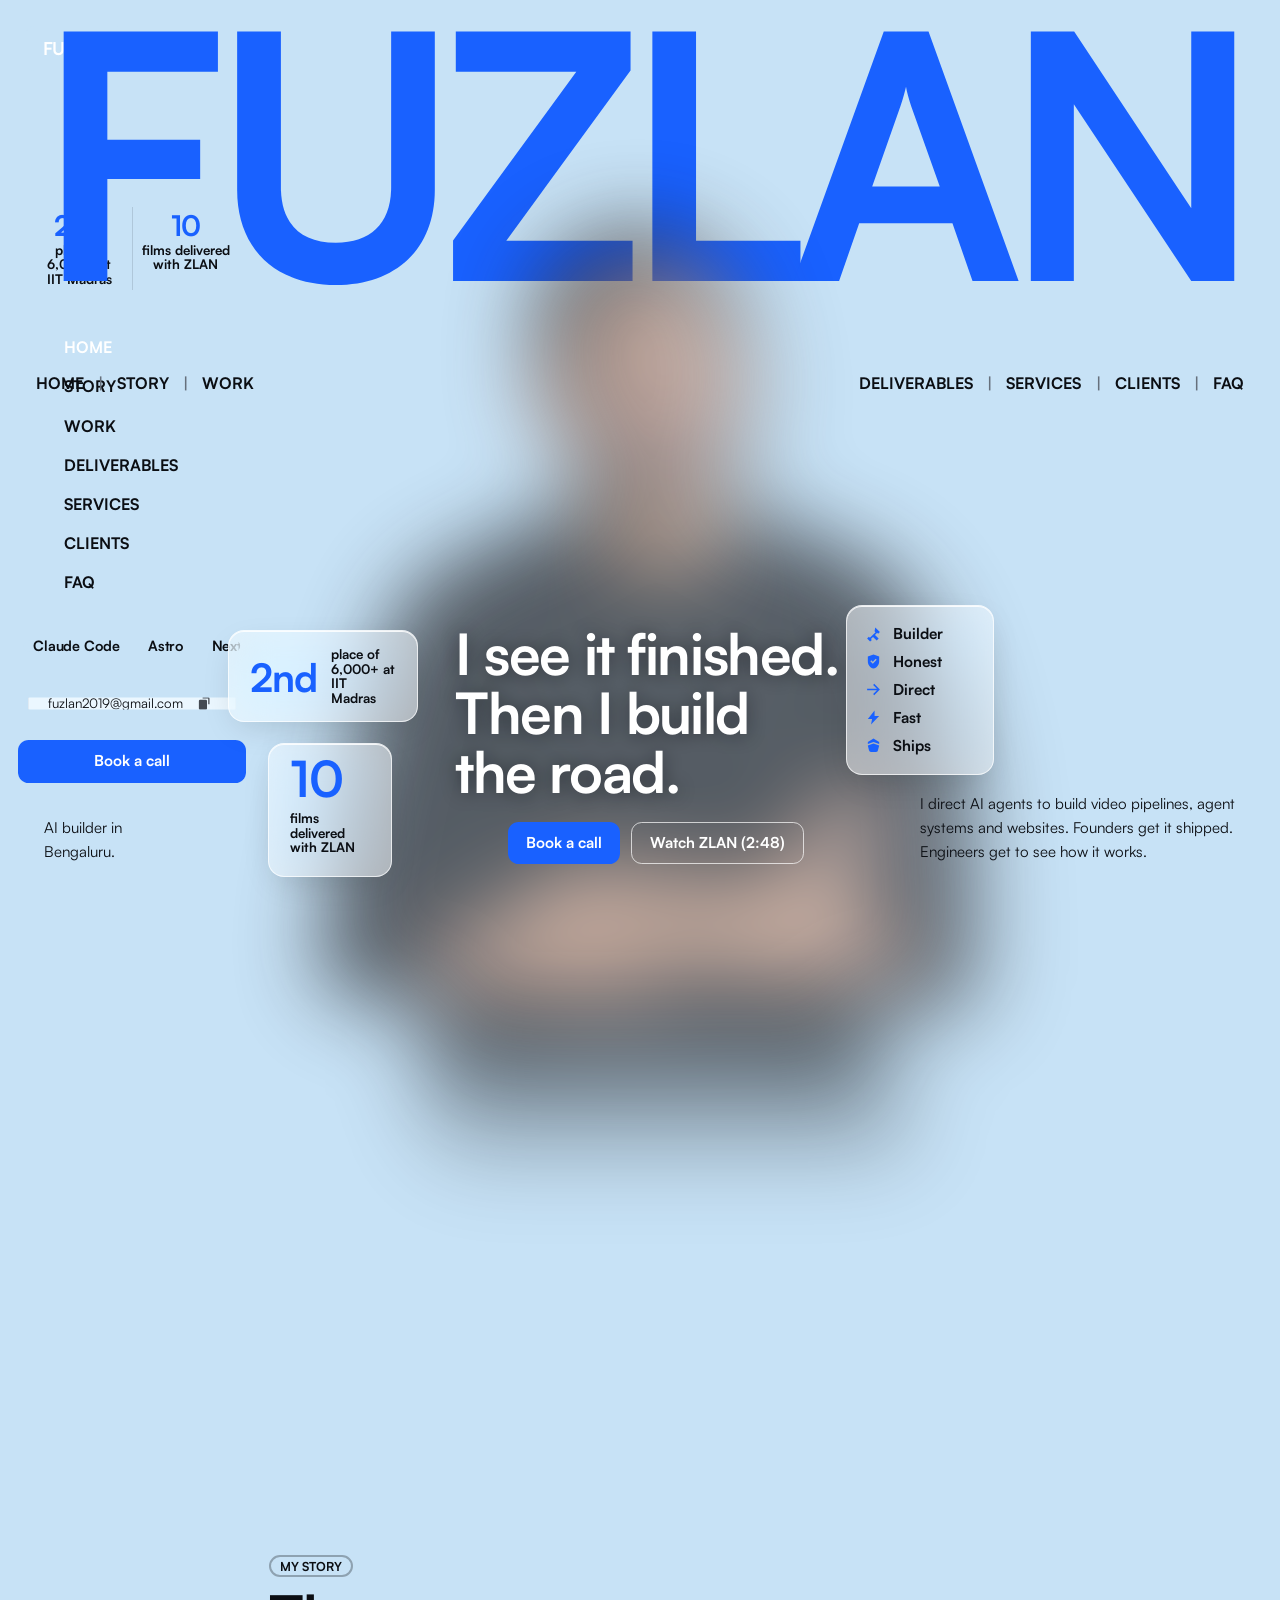
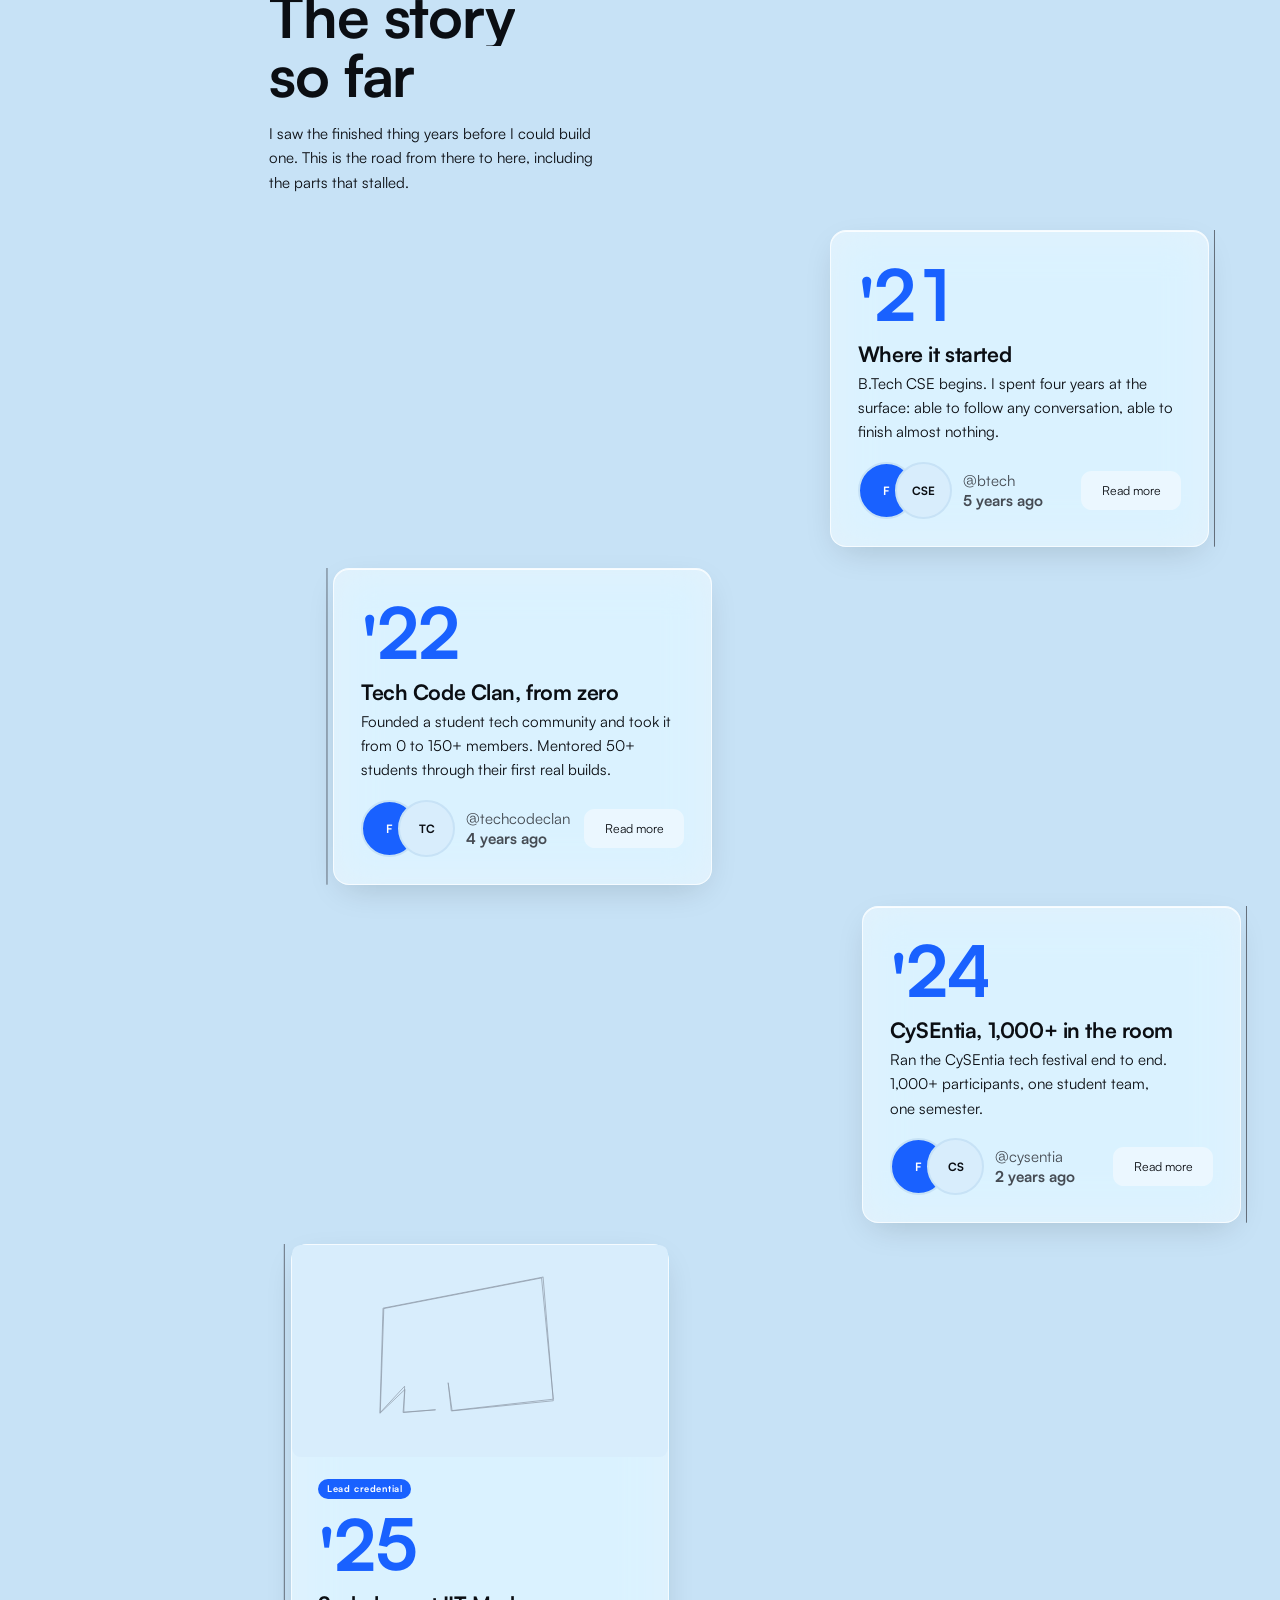
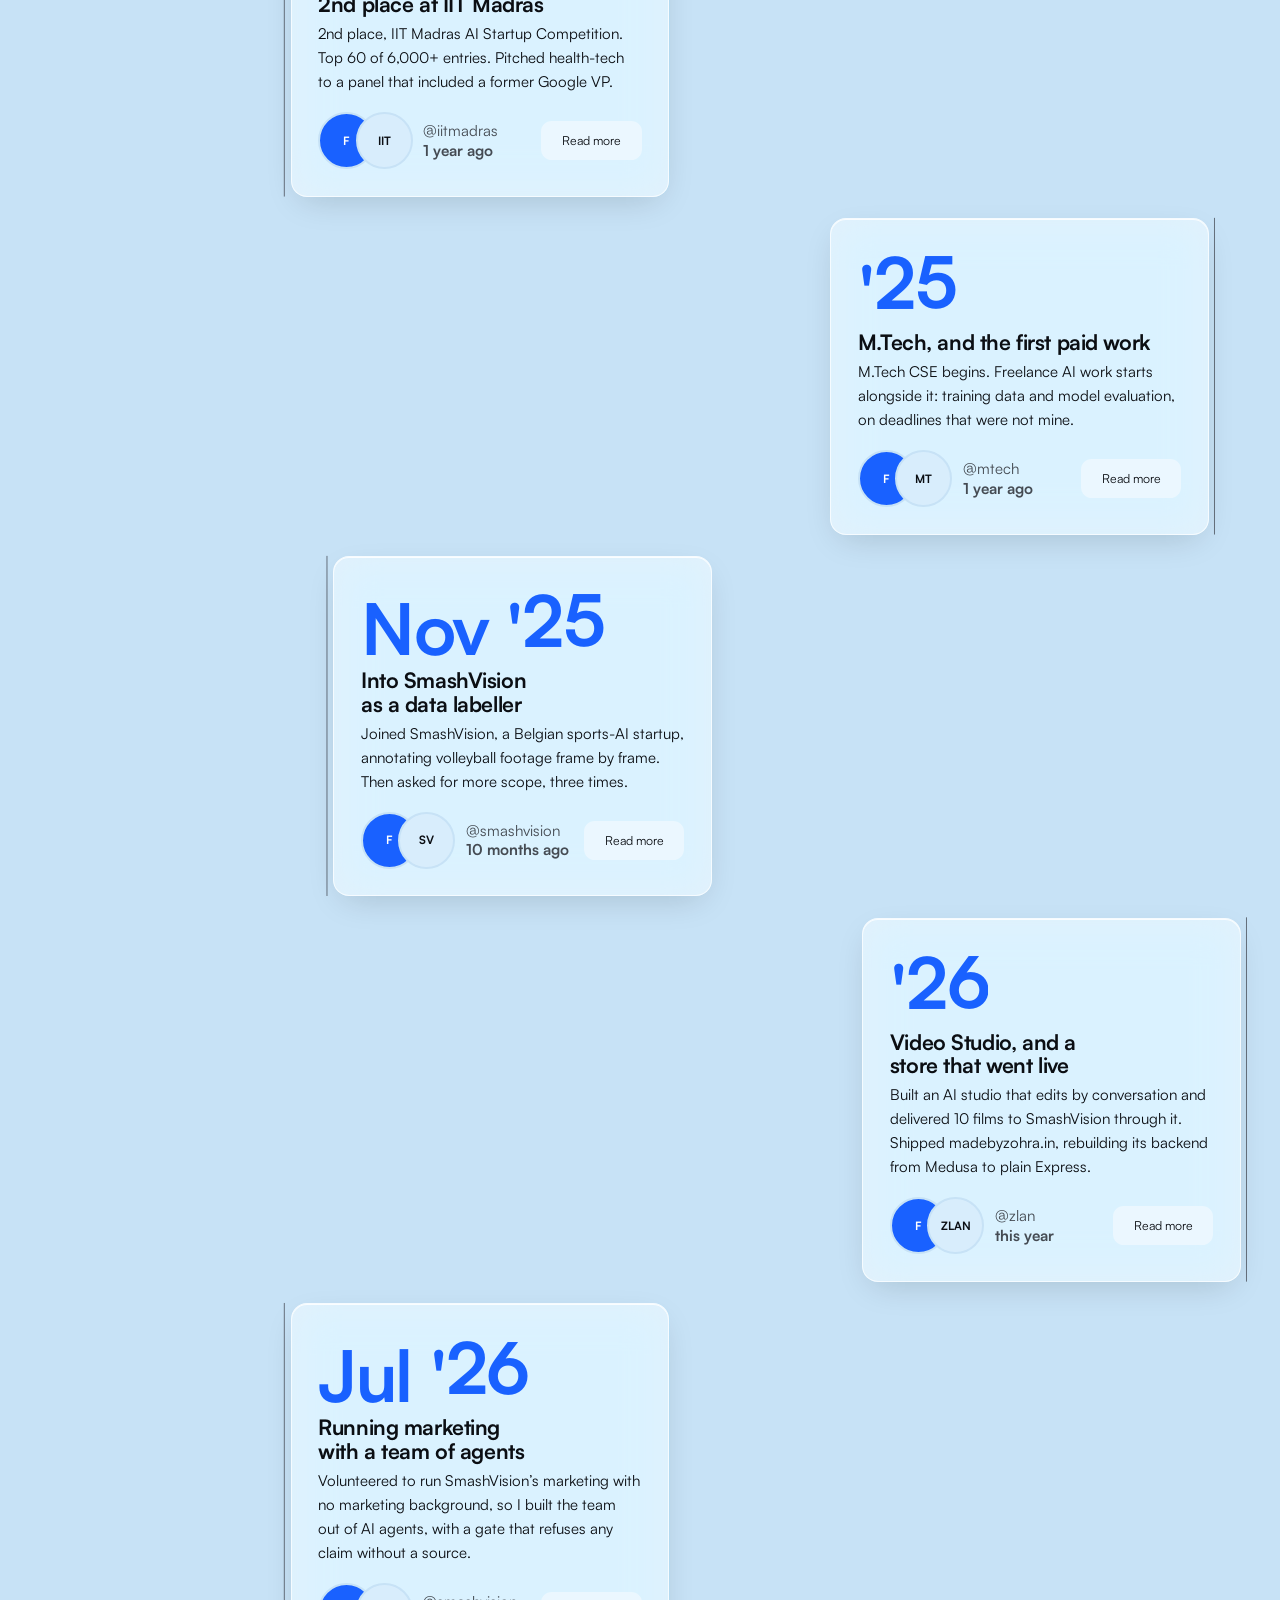
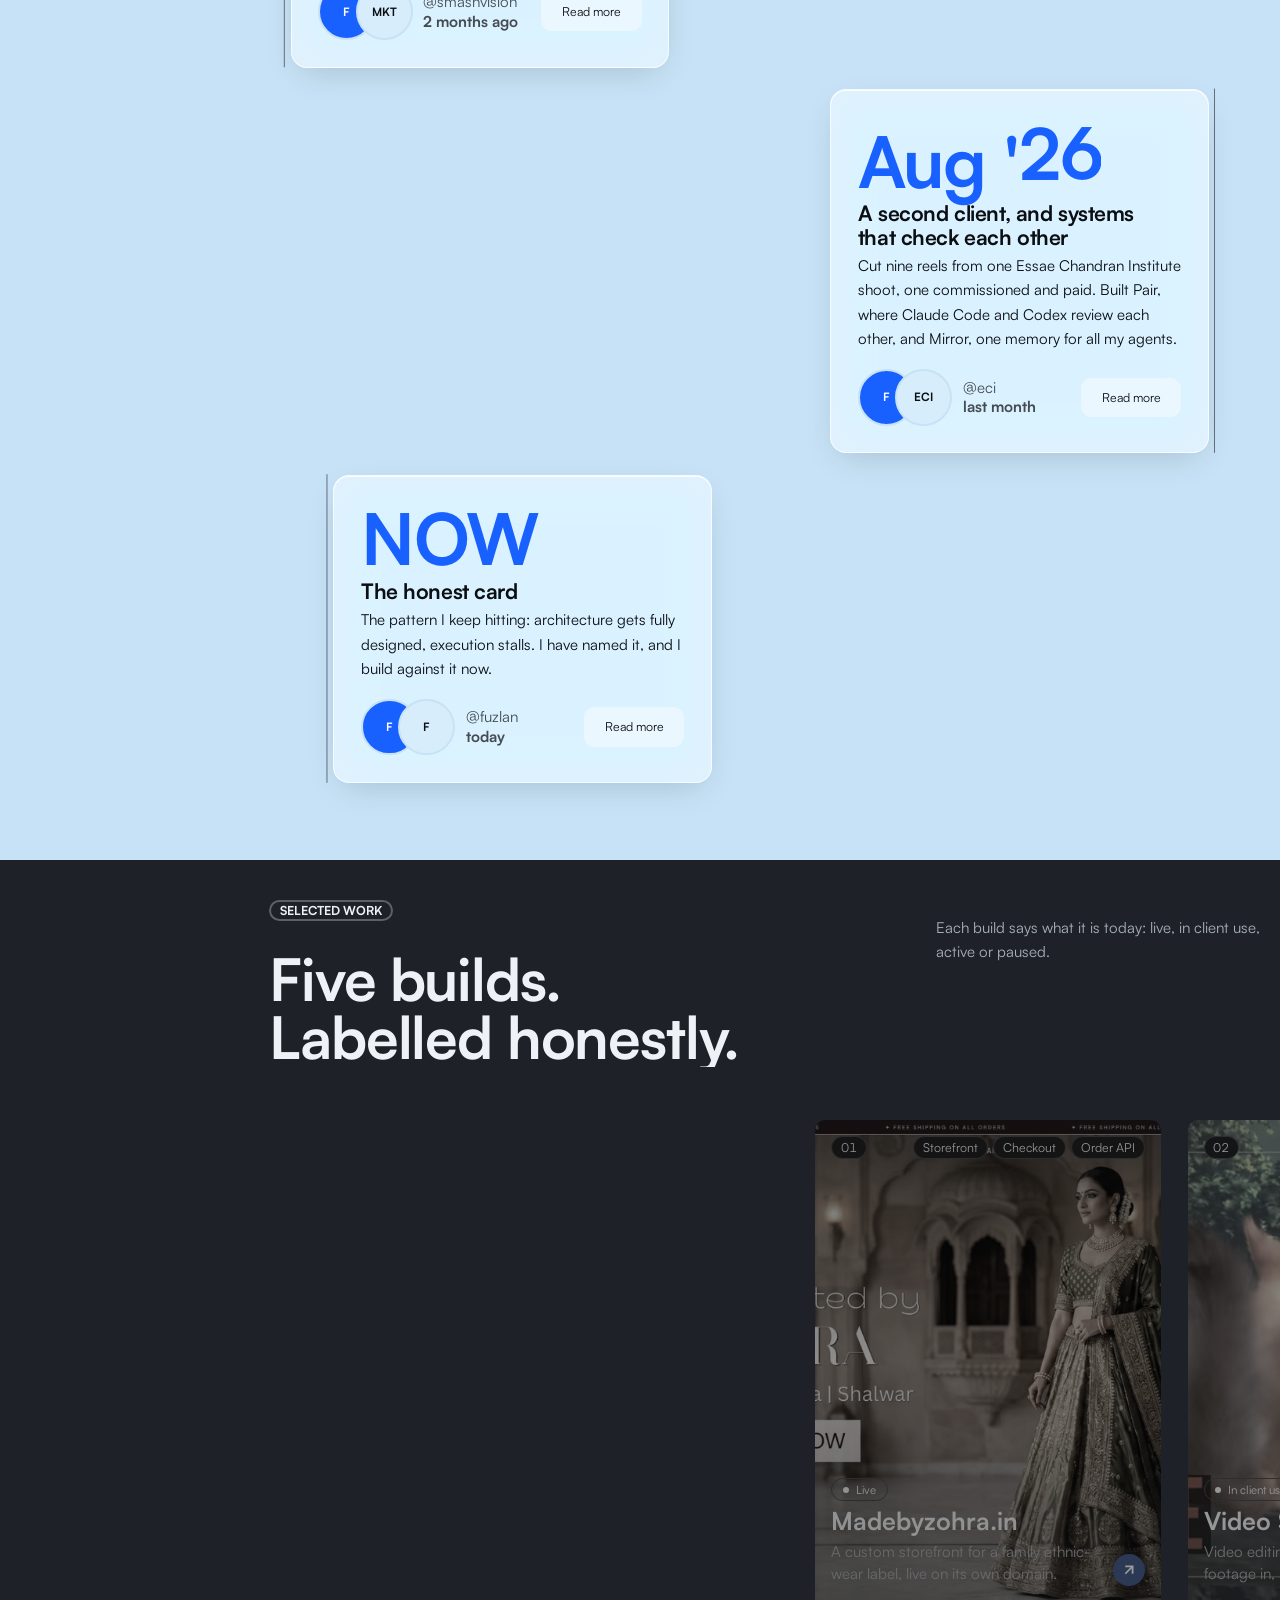
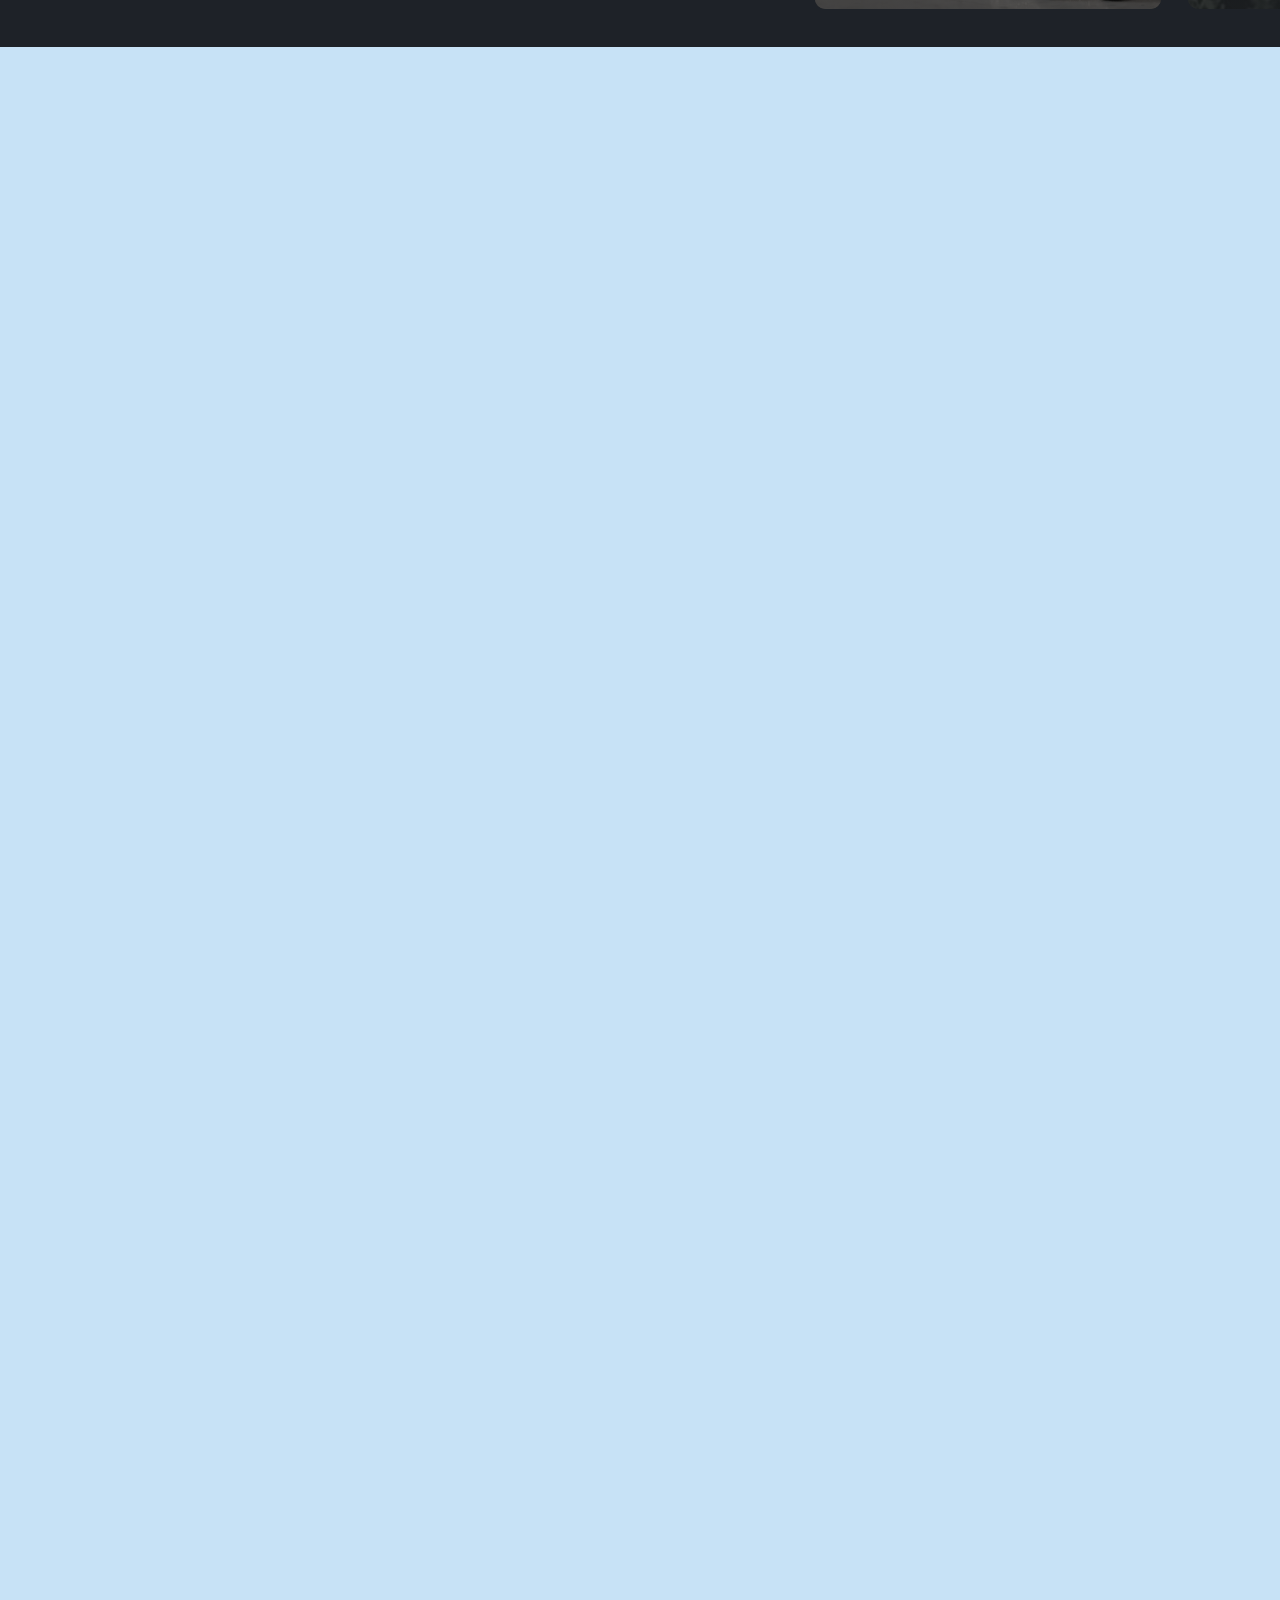
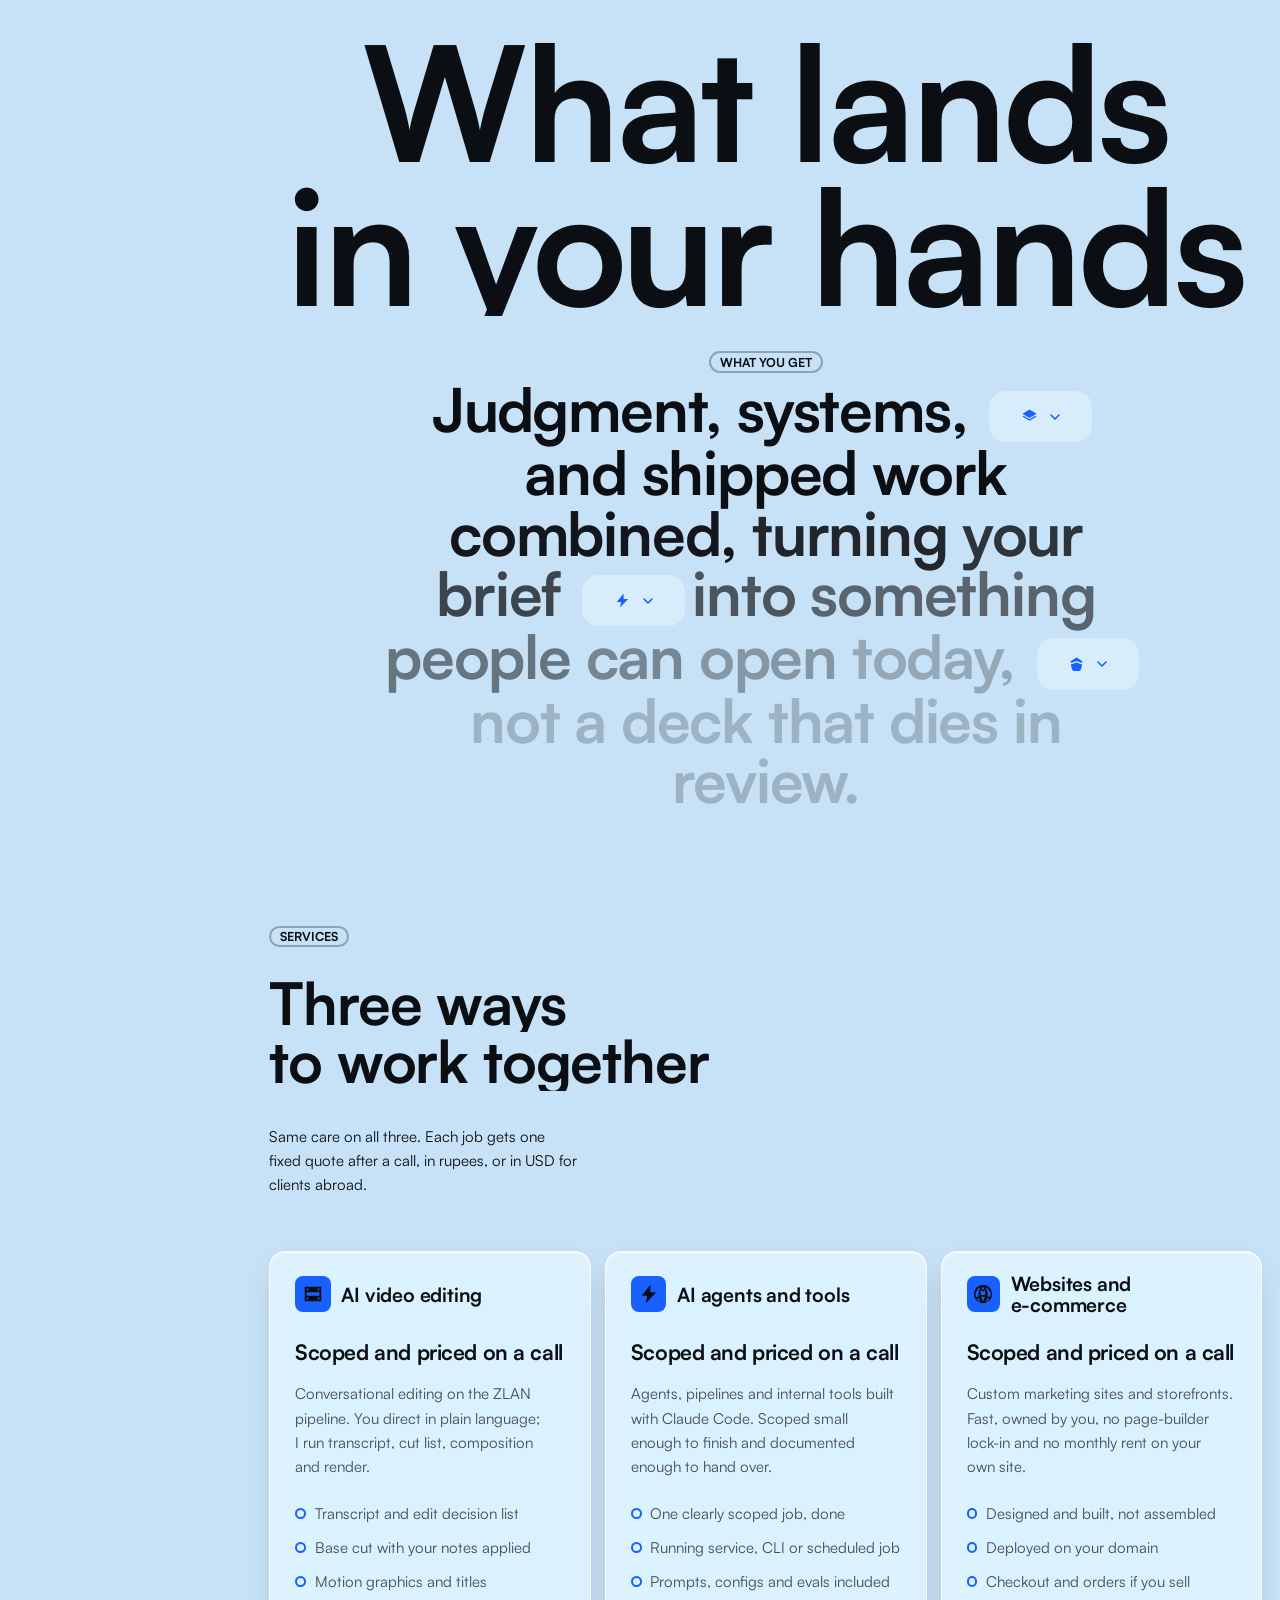
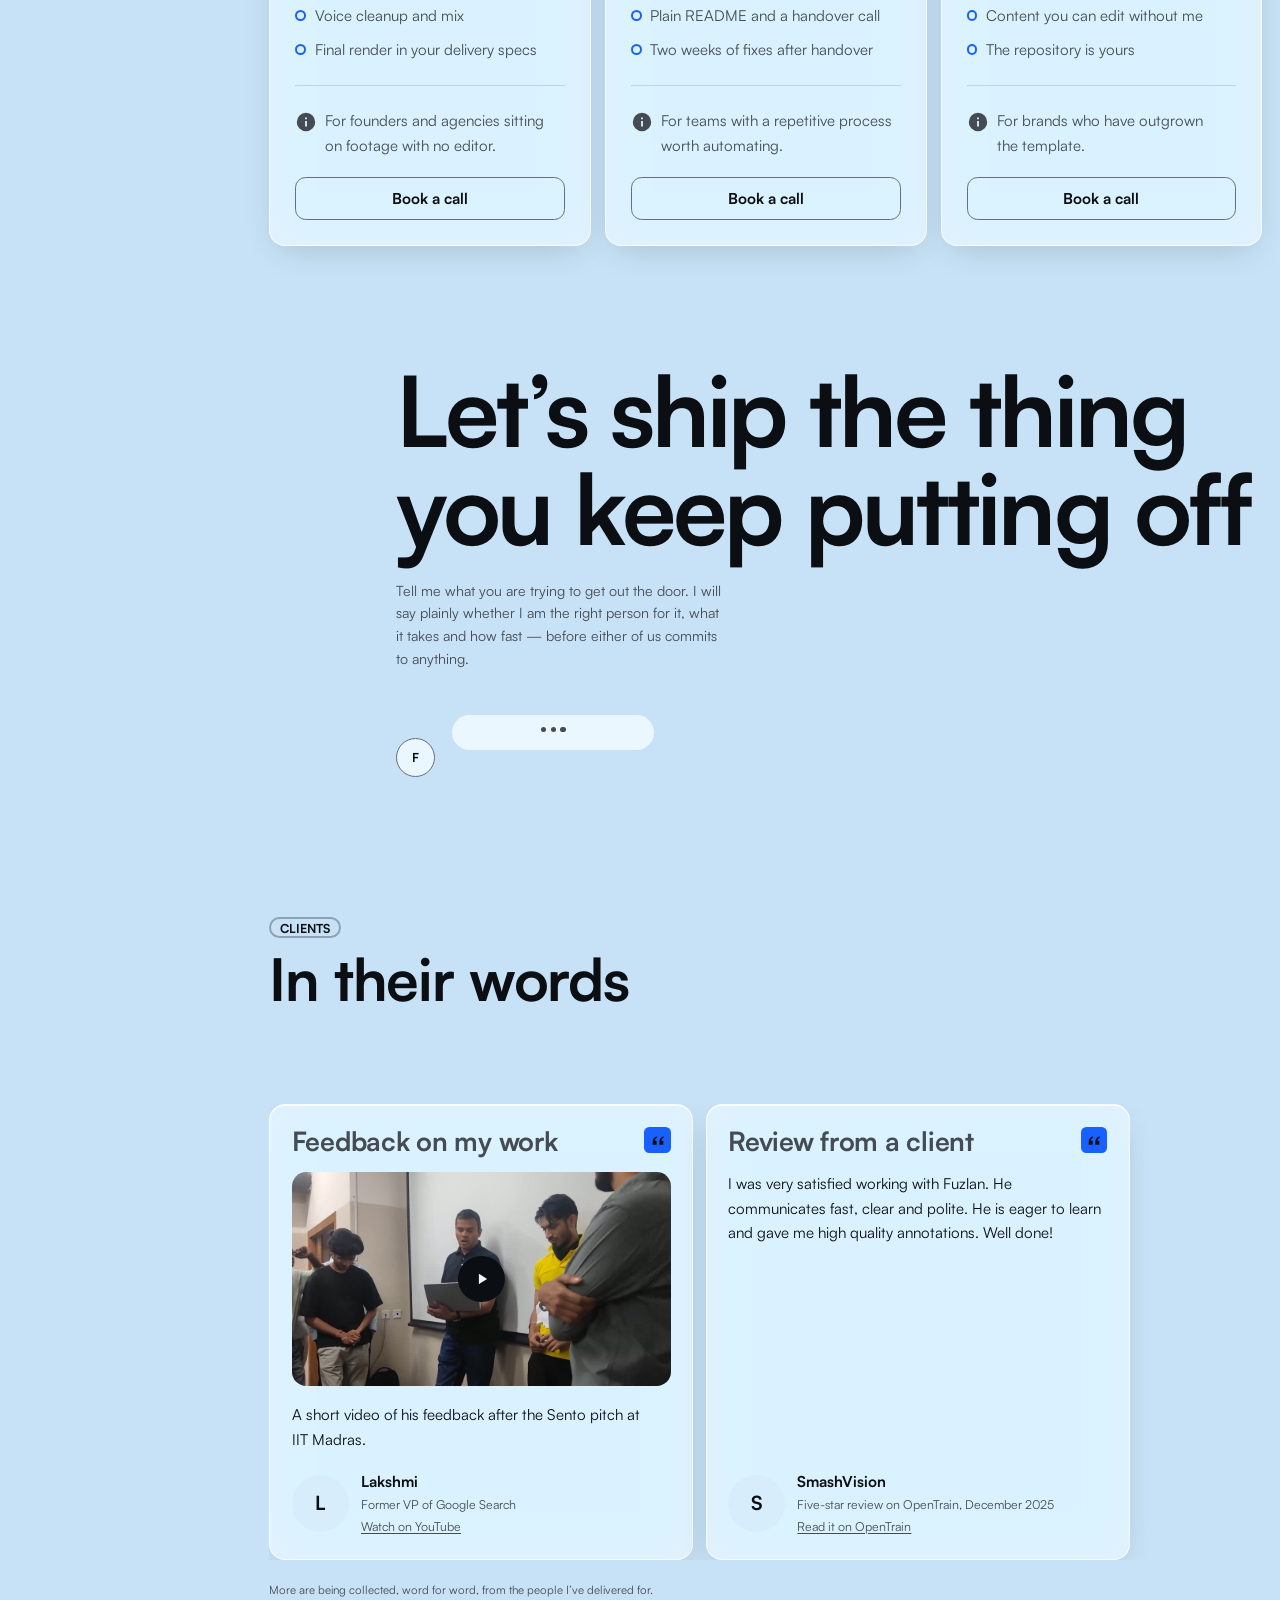
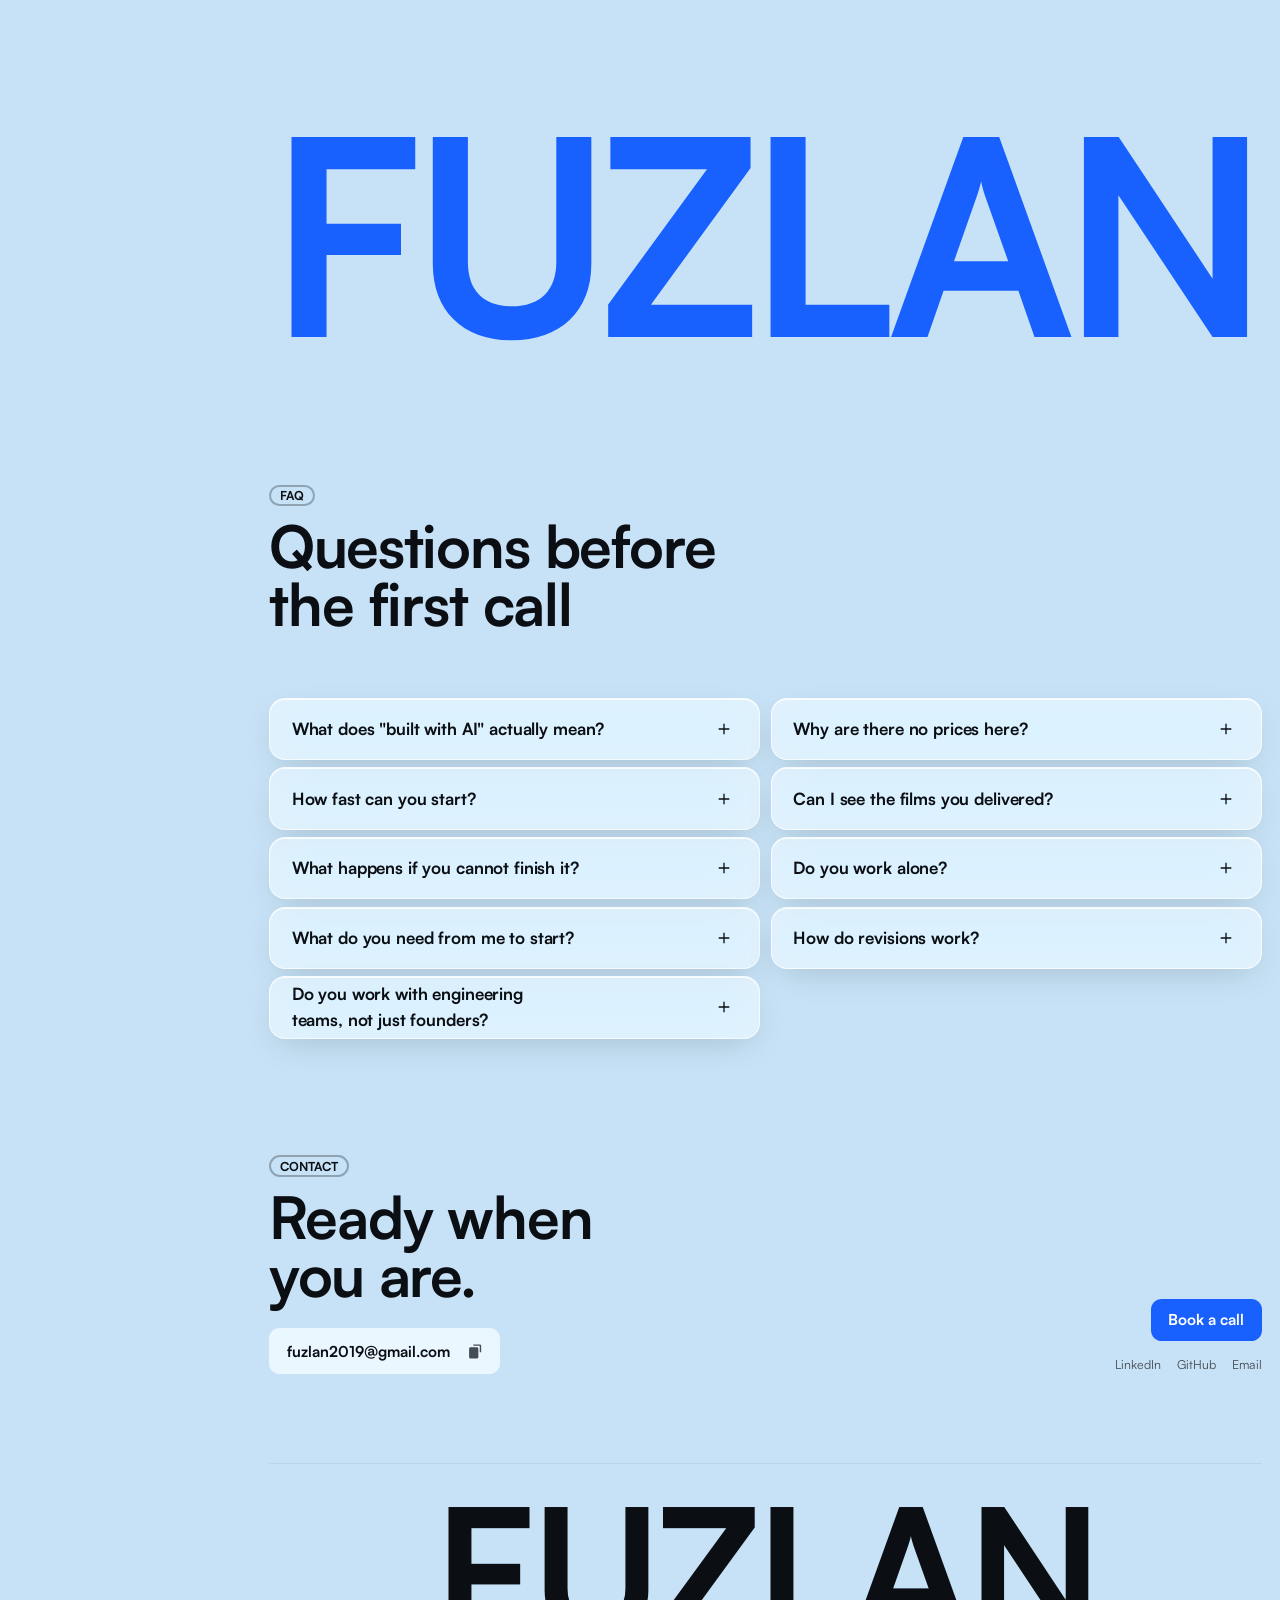
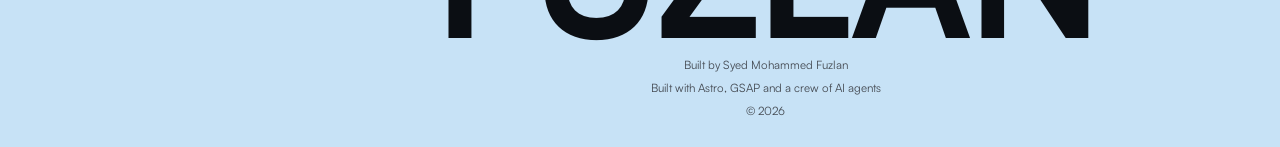
==== commit ae8c9362: "Publish portfolio build (from portfolio-v2@706c0e2) Co-Authored-By: Claude Opus 5.5 <noreply@anthrop" ====
--- a/index.html
+++ b/index.html
@@ -4,7 +4,7 @@
         .fillline .w { color: var(--text); }
         [data-sketch] .sk__photo { opacity: 1 !important; }
         .sk__lines { display: none; }
-      </style></noscript><link rel="stylesheet" href="/_astro/global.CWWTSpSD.css"><style>.sr{clip:rect(0 0 0 0);white-space:nowrap;border:0;width:1px;height:1px;margin:-1px;padding:0;position:absolute;overflow:hidden}
+      </style></noscript><link rel="stylesheet" href="/_astro/global.DZoXi53O.css"><style>.sr{clip:rect(0 0 0 0);white-space:nowrap;border:0;width:1px;height:1px;margin:-1px;padding:0;position:absolute;overflow:hidden}
 </style></head><body><a class="skip" href="#about">Skip to content</a><svg width="0" height="0" aria-hidden="true" focusable="false" style="position:absolute"><defs><!-- Pencil outline: graphite along the figure's edge, turning red at the
          shoulder like a red pencil. Referenced by .figure__art's stroke in hero.css. --><linearGradient id="rimlight" x1="0" y1="0" x2="1" y2="0.2"><stop offset="0%" style="stop-color: var(--graphite)"></stop><stop offset="70%" style="stop-color: var(--graphite)"></stop><stop offset="100%" style="stop-color: var(--accent)"></stop></linearGradient></defs><symbol id="silhouette" viewBox="0 0 400 620"><path d="M200 2c-58 0-76 42-76 98 0 40 10 76 28 96 13 14 30 22 48 22s35-8 48-22c18-20 28-56 28-96 0-56-18-98-76-98Z"></path><rect x="170" y="180" width="60" height="76" rx="24"></rect><path d="M200 216c20 0 34 8 38 26 6 26 34 42 76 60 58 24 86 60 86 116v202H0V418c0-56 28-92 86-116 42-18 70-34 76-60 4-18 18-26 38-26Z"></path></symbol></svg><div class="page-ghost" aria-hidden="true"></div><div class="mbar" data-open="false"><a class="logo-pill" href="#home">FUZLAN</a><a class="btn" href="https://cal.com/fuzlan-syed-tqcm4u/30min" target="_blank" rel="noopener">Book a call</a><button class="mbar__menu" type="button" aria-expanded="false" aria-label="Open menu"><svg class width="18" height="18" viewBox="0 0 24 24" fill="currentColor" aria-hidden="true" focusable="false"><path d="M4 4h6v6H4Zm10 0h6v6h-6ZM4 14h6v6H4Zm10 0h6v6h-6Z"></path></svg></button><nav class="msheet" aria-label="Sections"><a class="nav-pill" href="#home" data-nav="home"><svg class width="15" height="15" viewBox="0 0 24 24" fill="currentColor" aria-hidden="true" focusable="false"><path d="M12 3 3 10v10a1 1 0 0 0 1 1h5v-6h6v6h5a1 1 0 0 0 1-1V10Z"></path></svg>Home</a><a class="nav-pill" href="#about" data-nav="about"><svg class width="15" height="15" viewBox="0 0 24 24" fill="currentColor" aria-hidden="true" focusable="false"><path d="M12 3a9 9 0 1 0 0 18 9 9 0 0 0 0-18Zm0 4a3 3 0 1 1 0 6 3 3 0 0 1 0-6Zm0 13a7 7 0 0 1-5-2.1c.6-2 2.7-3.2 5-3.2s4.4 1.2 5 3.2A7 7 0 0 1 12 20Z"></path></svg>Story</a><a class="nav-pill" href="#projects" data-nav="projects"><svg class width="15" height="15" viewBox="0 0 24 24" fill="currentColor" aria-hidden="true" focusable="false"><path d="M9 4h6a2 2 0 0 1 2 2v1h2a2 2 0 0 1 2 2v9a2 2 0 0 1-2 2H5a2 2 0 0 1-2-2V9a2 2 0 0 1 2-2h2V6a2 2 0 0 1 2-2Zm0 3h6V6H9Z"></path></svg>Work</a><a class="nav-pill" href="#what-you-get" data-nav="what-you-get"><svg class width="15" height="15" viewBox="0 0 24 24" fill="currentColor" aria-hidden="true" focusable="false"><path d="M12 2 2 8l10 6 10-6Zm-8.3 9L2 12l10 6 10-6-1.7-1-8.3 5Z"></path></svg>Deliverables</a><a class="nav-pill" href="#services" data-nav="services"><svg class width="15" height="15" viewBox="0 0 24 24" fill="currentColor" aria-hidden="true" focusable="false"><path d="M13.5 2 4 14h6l-1.5 8L20 10h-6.5Z"></path></svg>Services</a><a class="nav-pill" href="#clients" data-nav="clients"><svg class width="15" height="15" viewBox="0 0 24 24" fill="currentColor" aria-hidden="true" focusable="false"><path d="M9 4a3.5 3.5 0 1 1 0 7 3.5 3.5 0 0 1 0-7Zm7 1a3 3 0 1 1 0 6 3 3 0 0 1 0-6ZM2 20c0-3.3 3.1-6 7-6s7 2.7 7 6Zm14.5-7c3 0 5.5 2.2 5.5 5v2h-4.2c0-2.7-1-5-2.7-6.6.4-.3.9-.4 1.4-.4Z"></path></svg>Clients</a><a class="nav-pill" href="#faq" data-nav="faq"><svg class width="15" height="15" viewBox="0 0 24 24" fill="currentColor" aria-hidden="true" focusable="false"><path d="M12 2a10 10 0 1 0 0 20 10 10 0 0 0 0-20Zm.2 15.5a1.3 1.3 0 1 1 0-2.6 1.3 1.3 0 0 1 0 2.6ZM14 12c-.8.6-1 .9-1 1.6v.4h-2v-.6c0-1.4.6-2.1 1.5-2.8.7-.5 1-.9 1-1.5 0-.8-.6-1.3-1.5-1.3-.8 0-1.4.4-1.7 1.2l-1.8-.8C9 6.7 10.3 6 12 6c2 0 3.5 1.2 3.5 3 0 1.3-.6 2.1-1.5 3Z"></path></svg>FAQ</a><div class="rail__mail"><span>fuzlan2019@gmail.com</span><button class="copy-btn" data-copy="fuzlan2019@gmail.com" type="button"><svg class width="15" height="15" viewBox="0 0 24 24" fill="currentColor" aria-hidden="true" focusable="false"><path d="M9 2h9a2 2 0 0 1 2 2v9h-2V4H9Zm-4 4h9a2 2 0 0 1 2 2v12a2 2 0 0 1-2 2H5a2 2 0 0 1-2-2V8a2 2 0 0 1 2-2Z"></path></svg><span class="sr">Copy email address</span></button></div><a class="btn" href="https://cal.com/fuzlan-syed-tqcm4u/30min" target="_blank" rel="noopener">Book a call</a></nav></div><header class="hero" id="home"><h1 class="wordmark" data-hero="logo">FUZLAN</h1><nav class="hero__nav" aria-label="Sections"><ul><li data-hero="nav-home"><a href="#home">Home</a></li><li data-hero="nav-about"><a href="#about">Story</a></li><li data-hero="nav-projects"><a href="#projects">Work</a></li></ul><ul><li data-hero="nav-what-you-get"><a href="#what-you-get">Deliverables</a></li><li data-hero="nav-services"><a href="#services">Services</a></li><li data-hero="nav-clients"><a href="#clients">Clients</a></li><li data-hero="nav-faq"><a href="#faq">FAQ</a></li></ul></nav><!-- Portrait: a background-removed cut-out (tools/.venv rembg, isnet-general-use). The shadow is the same image, blacked out and blurred. --><div class="figure" aria-hidden="true"><img class="figure__shadow" src="/img/portrait.webp" alt="" width="1024" height="1536"><img class="figure__art" src="/img/portrait.webp" alt="" width="1024" height="1536" fetchpriority="high"></div><div class="hero__band"><div class="hero__left"><p class="hero__caption" data-preload data-hero-fade>AI builder in Bengaluru.</p><div class="hero__cards"><a class="stat stat--1" data-preload data-hero="stat-1" href="https://www.youtube.com/watch?v=ueWF6grD7H8" target="_blank" rel="noopener"><b class="stat__value">2nd</b><span class="stat__label">place of 6,000+ at IIT Madras</span></a><a class="stat stat--2" data-preload data-hero="stat-2" href="https://www.youtube.com/watch?v=uwUm25BOGa8" target="_blank" rel="noopener"><b class="stat__value">10</b><span class="stat__label">films delivered with ZLAN</span></a></div></div><div class="hero__mid"><p class="claim" data-preload>I see it finished.<br>Then I build<br>the road.</p><div class="hero__ctas"><a class="btn" data-button-hover data-preload data-hero="cta" href="https://cal.com/fuzlan-syed-tqcm4u/30min" target="_blank" rel="noopener">Book a call</a><a class="btn btn--ghost" data-button-hover data-preload data-hero-out href="https://www.youtube.com/watch?v=uwUm25BOGa8" target="_blank" rel="noopener">Watch ZLAN (2:48)</a></div></div><div class="hero__right"><ul class="traits" data-preload data-hero-fade><li><svg class width="17" height="17" viewBox="0 0 24 24" fill="currentColor" aria-hidden="true" focusable="false"><path d="M14.5 2 21 8.5l-2.5 2.5-1.4-1.4-3 3 5.2 5.2-2.8 2.8-5.2-5.2-3 3 1.4 1.4L7.2 22 3 17.8l2.5-2.5 1.4 1.4 8-8-1.4-1.4Z"></path></svg>Builder</li><li><svg class width="17" height="17" viewBox="0 0 24 24" fill="currentColor" aria-hidden="true" focusable="false"><path d="M12 2 4 5v7c0 5 3.4 9 8 10 4.6-1 8-5 8-10V5Zm-1 13-3.5-3.5 1.4-1.4L11 12.2l4.1-4.1 1.4 1.4Z"></path></svg>Honest</li><li><svg class width="17" height="17" viewBox="0 0 24 24" fill="currentColor" aria-hidden="true" focusable="false"><path d="M13 4l8 8-8 8-1.5-1.5 5.4-5.5H3v-2h13.9L11.5 5.5Z"></path></svg>Direct</li><li><svg class width="17" height="17" viewBox="0 0 24 24" fill="currentColor" aria-hidden="true" focusable="false"><path d="M13.5 2 4 14h6l-1.5 8L20 10h-6.5Z"></path></svg>Fast</li><li><svg class width="17" height="17" viewBox="0 0 24 24" fill="currentColor" aria-hidden="true" focusable="false"><path d="M12 2 4 7v3l8-3 8 3V7Zm-8 10 8-3 8 3-1.6 6.2A3 3 0 0 1 15.5 21h-7a3 3 0 0 1-2.9-2.2Z"></path></svg>Ships</li></ul><p class="hero__note" data-preload data-hero-fade>I direct AI agents to build video pipelines, agent systems and websites. Founders get it shipped. Engineers get to see how it works.</p></div><div class="hero__ctas hero__ctas--m"><a class="btn" data-button-hover href="https://cal.com/fuzlan-syed-tqcm4u/30min" target="_blank" rel="noopener">Book a call</a><a class="btn btn--ghost" data-button-hover href="https://www.youtube.com/watch?v=uwUm25BOGa8" target="_blank" rel="noopener">Watch ZLAN (2:48)</a></div></div></header><div class="frame"><aside class="rail" aria-label="Site navigation"><div class="rail__inner"><div class="rail__card"><div class="rail__top"><a class="logo-pill" data-side="logo" href="#home">FUZLAN</a><div class="rail__socials"><a class="icon-sq" href="https://linkedin.com/in/syedfuzlan" rel="me noopener" target="_blank" aria-label="LinkedIn"><svg class width="13" height="13" viewBox="0 0 24 24" fill="currentColor" aria-hidden="true" focusable="false"><path d="M4.5 3.5a2 2 0 1 1 0 4 2 2 0 0 1 0-4ZM3 9h3v12H3Zm5.5 0h2.9v1.6h.1c.4-.8 1.5-1.8 3.2-1.8 3.4 0 4 2.2 4 5.1V21h-3v-5.4c0-1.3 0-3-1.8-3s-2.1 1.4-2.1 2.9V21h-3Z"></path></svg></a><a class="icon-sq" href="https://github.com/SyedFuzlan" rel="me noopener" target="_blank" aria-label="GitHub"><svg class width="13" height="13" viewBox="0 0 24 24" fill="currentColor" aria-hidden="true" focusable="false"><path d="M12 2a10 10 0 0 0-3.2 19.5c.5.1.7-.2.7-.5v-1.8c-2.8.6-3.4-1.3-3.4-1.3-.5-1.2-1.1-1.5-1.1-1.5-1-.6.1-.6.1-.6 1 .1 1.5 1 1.5 1 .9 1.6 2.4 1.1 3 .9.1-.7.4-1.1.7-1.4-2.2-.3-4.6-1.1-4.6-5 0-1.1.4-2 1-2.7-.1-.3-.4-1.3.1-2.7 0 0 .8-.3 2.7 1a9.4 9.4 0 0 1 5 0c1.9-1.3 2.7-1 2.7-1 .5 1.4.2 2.4.1 2.7.6.7 1 1.6 1 2.7 0 3.9-2.4 4.7-4.6 5 .4.3.7 1 .7 2v2.9c0 .3.2.6.7.5A10 10 0 0 0 12 2Z"></path></svg></a><a class="icon-sq" href="mailto:fuzlan2019@gmail.com" rel="me noopener" target="_blank" aria-label="Email"><svg class width="13" height="13" viewBox="0 0 24 24" fill="currentColor" aria-hidden="true" focusable="false"><path d="M3 5h18a1 1 0 0 1 1 1v12a1 1 0 0 1-1 1H3a1 1 0 0 1-1-1V6a1 1 0 0 1 1-1Zm9 8L4.4 7h15.2Z"></path></svg></a></div></div><p class="rail__bio">AI builder. I direct agents to build video pipelines, agent systems and websites.</p></div><div class="rail__card rail__stats"><a class="rail-stat" data-side="stat-1" href="https://www.youtube.com/watch?v=ueWF6grD7H8" target="_blank" rel="noopener"><b>2nd</b><span>place of 6,000+ at IIT Madras</span></a><a class="rail-stat" data-side="stat-2" href="https://www.youtube.com/watch?v=uwUm25BOGa8" target="_blank" rel="noopener"><b>10</b><span>films delivered with ZLAN</span></a></div><nav class="rail__card rail__nav" aria-label="Sections"><a class="nav-pill" href="#home" data-nav="home" data-side="nav-home" aria-current="true"><svg class width="15" height="15" viewBox="0 0 24 24" fill="currentColor" aria-hidden="true" focusable="false"><path d="M12 3 3 10v10a1 1 0 0 0 1 1h5v-6h6v6h5a1 1 0 0 0 1-1V10Z"></path></svg><span class="nav-pill__label">Home</span></a><a class="nav-pill" href="#about" data-nav="about" data-side="nav-about" aria-current="false"><svg class width="15" height="15" viewBox="0 0 24 24" fill="currentColor" aria-hidden="true" focusable="false"><path d="M12 3a9 9 0 1 0 0 18 9 9 0 0 0 0-18Zm0 4a3 3 0 1 1 0 6 3 3 0 0 1 0-6Zm0 13a7 7 0 0 1-5-2.1c.6-2 2.7-3.2 5-3.2s4.4 1.2 5 3.2A7 7 0 0 1 12 20Z"></path></svg><span class="nav-pill__label">Story</span></a><a class="nav-pill" href="#projects" data-nav="projects" data-side="nav-projects" aria-current="false"><svg class width="15" height="15" viewBox="0 0 24 24" fill="currentColor" aria-hidden="true" focusable="false"><path d="M9 4h6a2 2 0 0 1 2 2v1h2a2 2 0 0 1 2 2v9a2 2 0 0 1-2 2H5a2 2 0 0 1-2-2V9a2 2 0 0 1 2-2h2V6a2 2 0 0 1 2-2Zm0 3h6V6H9Z"></path></svg><span class="nav-pill__label">Work</span></a><a class="nav-pill" href="#what-you-get" data-nav="what-you-get" data-side="nav-what-you-get" aria-current="false"><svg class width="15" height="15" viewBox="0 0 24 24" fill="currentColor" aria-hidden="true" focusable="false"><path d="M12 2 2 8l10 6 10-6Zm-8.3 9L2 12l10 6 10-6-1.7-1-8.3 5Z"></path></svg><span class="nav-pill__label">Deliverables</span></a><a class="nav-pill" href="#services" data-nav="services" data-side="nav-services" aria-current="false"><svg class width="15" height="15" viewBox="0 0 24 24" fill="currentColor" aria-hidden="true" focusable="false"><path d="M13.5 2 4 14h6l-1.5 8L20 10h-6.5Z"></path></svg><span class="nav-pill__label">Services</span></a><a class="nav-pill" href="#clients" data-nav="clients" data-side="nav-clients" aria-current="false"><svg class width="15" height="15" viewBox="0 0 24 24" fill="currentColor" aria-hidden="true" focusable="false"><path d="M9 4a3.5 3.5 0 1 1 0 7 3.5 3.5 0 0 1 0-7Zm7 1a3 3 0 1 1 0 6 3 3 0 0 1 0-6ZM2 20c0-3.3 3.1-6 7-6s7 2.7 7 6Zm14.5-7c3 0 5.5 2.2 5.5 5v2h-4.2c0-2.7-1-5-2.7-6.6.4-.3.9-.4 1.4-.4Z"></path></svg><span class="nav-pill__label">Clients</span></a><a class="nav-pill" href="#faq" data-nav="faq" data-side="nav-faq" aria-current="false"><svg class width="15" height="15" viewBox="0 0 24 24" fill="currentColor" aria-hidden="true" focusable="false"><path d="M12 2a10 10 0 1 0 0 20 10 10 0 0 0 0-20Zm.2 15.5a1.3 1.3 0 1 1 0-2.6 1.3 1.3 0 0 1 0 2.6ZM14 12c-.8.6-1 .9-1 1.6v.4h-2v-.6c0-1.4.6-2.1 1.5-2.8.7-.5 1-.9 1-1.5 0-.8-.6-1.3-1.5-1.3-.8 0-1.4.4-1.7 1.2l-1.8-.8C9 6.7 10.3 6 12 6c2 0 3.5 1.2 3.5 3 0 1.3-.6 2.1-1.5 3Z"></path></svg><span class="nav-pill__label">FAQ</span></a></nav><div class="rail__card rail__marquee" aria-hidden="true"><div class="marquee__track"><span>Claude Code</span><span>Astro</span><span>Next.js</span><span>Python</span><span>FFmpeg</span><span>HyperFrames</span><span>Tailwind</span><span>Node.js</span><span>Claude Code</span><span>Astro</span><span>Next.js</span><span>Python</span><span>FFmpeg</span><span>HyperFrames</span><span>Tailwind</span><span>Node.js</span></div></div><div class="rail__card rail__mailcard"><div class="rail__mail"><span>fuzlan2019@gmail.com</span><button class="copy-btn" data-copy="fuzlan2019@gmail.com" type="button"><span class="copy-btn__icon copy-btn__icon--copy"><svg class width="15" height="15" viewBox="0 0 24 24" fill="currentColor" aria-hidden="true" focusable="false"><path d="M9 2h9a2 2 0 0 1 2 2v9h-2V4H9Zm-4 4h9a2 2 0 0 1 2 2v12a2 2 0 0 1-2 2H5a2 2 0 0 1-2-2V8a2 2 0 0 1 2-2Z"></path></svg></span><span class="copy-btn__icon copy-btn__icon--done"><svg class width="15" height="15" viewBox="0 0 24 24" fill="currentColor" aria-hidden="true" focusable="false"><path d="M9.5 17.6 4 12.1l1.6-1.6 3.9 4 8.9-8.9L20 7.2Z"></path></svg></span><span class="copy-btn__tip" aria-hidden="true">Copy email</span><span class="sr">Copy email address</span></button></div></div><a class="btn btn--wide" data-button-hover data-side="cta" href="https://cal.com/fuzlan-syed-tqcm4u/30min" target="_blank" rel="noopener">Book a call</a></div></aside><main class="main"><section class="sec jrny" id="about"><div class="jrny__head"><span class="eyebrow" data-eyebrow>My story</span><h2 class="h-sec" data-heading-split>The story<br>so far</h2><p class="lede rv">I saw the finished thing years before I could build one. This is the road from there to here, including the parts that stalled.</p></div><div class="timeline"><svg class="timeline__svg" aria-hidden="true" preserveAspectRatio="none"></svg><ol class="tl-list"><li class="tl-item tl-item--right"><article class="tl-card"><p class="tl-card__year"><span class="tl-card__year-track" aria-hidden="true">&#39;21</span><span class="sr">&#39;21</span></p><h3>Where it started</h3><p class="tl-card__body">B.Tech CSE begins. I spent four years at the surface: able to follow any conversation, able to finish almost nothing.</p><div class="tl-card__foot"><span class="avatars" aria-hidden="true"><span class="avatar avatar--back">F</span><span class="avatar avatar--front">CSE</span></span><p class="tl-card__meta">@btech<b>5 years ago</b></p><button class="readmore" type="button" aria-expanded="false" aria-controls="jm-0">Read more</button></div></article><div class="tl-card__popup" id="jm-0" aria-hidden="true"><button class="tl-card__popup-close" type="button" aria-label="Close"><span aria-hidden="true">&times;</span></button><p class="tl-card__popup-year">&#39;21</p><h3>Where it started</h3><p class="tl-card__popup-body">The degree gave me range and no depth. I could talk about systems, AI, security, and then freeze the moment someone asked me to build one. Naming that plainly is the only reason the years after it look different.</p></div></li><li class="tl-item tl-item--left"><article class="tl-card"><p class="tl-card__year"><span class="tl-card__year-track" aria-hidden="true">&#39;22</span><span class="sr">&#39;22</span></p><h3>Tech Code Clan, from zero</h3><p class="tl-card__body">Founded a student tech community and took it from 0 to 150+ members. Mentored 50+ students through their first real builds.</p><div class="tl-card__foot"><span class="avatars" aria-hidden="true"><span class="avatar avatar--back">F</span><span class="avatar avatar--front">TC</span></span><p class="tl-card__meta">@techcodeclan<b>4 years ago</b></p><button class="readmore" type="button" aria-expanded="false" aria-controls="jm-1">Read more</button></div></article><div class="tl-card__popup" id="jm-1" aria-hidden="true"><button class="tl-card__popup-close" type="button" aria-label="Close"><span aria-hidden="true">&times;</span></button><p class="tl-card__popup-year">&#39;22</p><h3>Tech Code Clan, from zero</h3><p class="tl-card__popup-body">No budget, no faculty mandate, no template. I recruited the first twenty people by walking up to them. What stuck: people do not join a plan, they join something already moving. Sessions ran weekly whether four showed up or forty.</p></div></li><li class="tl-item tl-item--right"><article class="tl-card"><p class="tl-card__year"><span class="tl-card__year-track" aria-hidden="true">&#39;24</span><span class="sr">&#39;24</span></p><h3>CySEntia, 1,000+ in the room</h3><p class="tl-card__body">Ran the CySEntia tech festival end to end. 1,000+ participants, one student team, one semester.</p><div class="tl-card__foot"><span class="avatars" aria-hidden="true"><span class="avatar avatar--back">F</span><span class="avatar avatar--front">CS</span></span><p class="tl-card__meta">@cysentia<b>2 years ago</b></p><button class="readmore" type="button" aria-expanded="false" aria-controls="jm-2">Read more</button></div></article><div class="tl-card__popup" id="jm-2" aria-hidden="true"><button class="tl-card__popup-close" type="button" aria-label="Close"><span aria-hidden="true">&times;</span></button><p class="tl-card__popup-year">&#39;24</p><h3>CySEntia, 1,000+ in the room</h3><p class="tl-card__popup-body">Sponsors, speakers, scheduling, registrations, and the part nobody sees: making the day boring for everyone except the people attending. It was the closest thing to shipping a product I had done: a hard date, a real audience, and no way to quietly extend the deadline.</p></div></li><li class="tl-item tl-item--left tl-item--lead"><article class="tl-card"><div class="tl-card__photo"><div class="sk" data-sketch><svg class="sk__lines" aria-hidden="true" preserveAspectRatio="xMidYMid slice" xmlns="http://www.w3.org/2000/svg" viewBox="0 0 960 540" fill="none" stroke="currentColor" stroke-linecap="round" stroke-linejoin="round" stroke-width="1.800">
 <path pathLength="1" d="M639.0,82.0 L232.0,161.0 L224.0,429.0 L288.0,368.0 L283.0,427.0 L366.0,420.0 L285.0,426.0 L287.0,360.0 L225.0,427.0 L234.0,162.0 L636.0,84.0 L666.0,393.0 L408.0,422.0 L398.0,351.0 L406.0,423.0 L666.0,397.0 L640.0,82.0"/>
@@ -218,4 +218,4 @@
 <path pathLength="1" d="M182.0,37.0 L183.0,36.0 L184.0,37.0 L184.0,51.0 L183.0,52.0 L182.0,51.0 L182.0,38.0"/>
 <path pathLength="1" d="M542.0,548.0 L538.0,554.0 L538.0,559.0 L541.0,560.0 L541.0,559.0 L539.0,556.0 L542.0,554.0 L541.0,552.0 L543.0,551.0 L543.0,548.0"/>
 </svg>
-<img class="sk__photo" src="/img/store-home.jpg" alt="The madebyzohra.in home page." width="1000" height="625" loading="lazy" decoding="async"></div></div></div><div class="pcard__overlay"><div class="pcard__top"><span class="pcard__num">01</span><ul class="pcard__tags"><li>Storefront</li><li>Checkout</li><li>Order API</li></ul></div><div class="pcard__bottom"><span class="pcard__status"><i class="pcard__status-dot" aria-hidden="true"></i>Live</span><div class="pcard__row"><div class="pcard__info"><h3 class="pcard__name">Madebyzohra.in</h3><p class="pcard__logline">A custom storefront for a family ethnic-wear label, live on its own domain.</p></div><a class="pcard__arrow" href="https://madebyzohra.in" target="_blank" rel="noopener" aria-label="Open Madebyzohra.in"><svg class width="18" height="18" viewBox="0 0 24 24" fill="currentColor" aria-hidden="true" focusable="false"><path d="M7 6h11v11h-2.4V10L7.8 17.8 6.2 16.2 14 8.4H7Z"></path></svg></a></div></div></div></article><article class="pcard" data-card><div class="pcard__media"><div class="pcard__media-inner"><video class="pcard__video" data-video data-mp4="/video/zlan-demo.mp4" data-webm="/video/zlan-demo.webm" poster="/video/zlan-demo-poster.jpg" muted loop playsinline preload="none" aria-hidden="true"></video></div></div><div class="pcard__overlay"><div class="pcard__top"><span class="pcard__num">02</span><ul class="pcard__tags"><li>Transcribe</li><li>Edit list</li><li>Approve cuts</li></ul></div><div class="pcard__bottom"><span class="pcard__status"><i class="pcard__status-dot" aria-hidden="true"></i>In client use</span><div class="pcard__row"><div class="pcard__info"><h3 class="pcard__name">Video Studio</h3><p class="pcard__logline">Video editing by conversation. Raw footage in, a finished film out, human-approved.</p></div><a class="pcard__arrow" href="https://www.youtube.com/watch?v=uwUm25BOGa8" target="_blank" rel="noopener" aria-label="Open Video Studio"><svg class width="18" height="18" viewBox="0 0 24 24" fill="currentColor" aria-hidden="true" focusable="false"><path d="M7 6h11v11h-2.4V10L7.8 17.8 6.2 16.2 14 8.4H7Z"></path></svg></a></div></div></div></article><article class="pcard" data-card><div class="pcard__media pcard__media--title"><div class="pcard__media-inner"><div class="pcard__slate"><p class="pcard__slate-name">AI Marketing War Room</p><p class="pcard__slate-logline">Marketing operations where no claim ships without a source.</p></div></div></div><div class="pcard__overlay"><div class="pcard__top"><span class="pcard__num">03</span><ul class="pcard__tags"><li>Evidence</li><li>Prediction</li><li>Authority</li></ul></div><div class="pcard__bottom"><span class="pcard__status"><i class="pcard__status-dot" aria-hidden="true"></i>Active</span></div></div></article><article class="pcard" data-card><div class="pcard__media pcard__media--title"><div class="pcard__media-inner"><div class="pcard__slate"><p class="pcard__slate-name">Pair</p><p class="pcard__slate-logline">Claude Code and Codex as one team. One writes, the other reviews, both sign off.</p></div></div></div><div class="pcard__overlay"><div class="pcard__top"><span class="pcard__num">04</span><ul class="pcard__tags"><li>Task</li><li>Contract</li><li>Route</li></ul></div><div class="pcard__bottom"><span class="pcard__status" data-paused="true"><i class="pcard__status-dot" aria-hidden="true"></i>Paused</span></div></div></article><article class="pcard" data-card><div class="pcard__media pcard__media--title"><div class="pcard__media-inner"><div class="pcard__slate"><p class="pcard__slate-name">Mirror</p><p class="pcard__slate-logline">One memory for all my AI agents. They propose; only I approve what becomes true.</p></div></div></div><div class="pcard__overlay"><div class="pcard__top"><span class="pcard__num">05</span><ul class="pcard__tags"><li>Observe</li><li>Propose</li><li>Review</li></ul></div><div class="pcard__bottom"><span class="pcard__status"><i class="pcard__status-dot" aria-hidden="true"></i>Runs every session</span></div></div></article></div></div></section><section class="sec wyg" id="what-you-get"><h2 class="wyg__big" data-heading-split>What lands<br>in your hands</h2><span class="eyebrow" data-eyebrow>What you get</span><p class="fillline"><span class="w">Judgment,</span> <span class="w">systems,</span> <span class="chip-anchor" data-chip-wrap><span class="chip-card" data-chip-card><button type="button" class="chip-card__trigger" data-chip-trigger aria-expanded="false" aria-controls="chip-panel-2" aria-label="Show details: AI video editing"><span class="chip-card__icon" data-chip-icon><svg class width="17" height="17" viewBox="0 0 24 24" fill="currentColor" aria-hidden="true" focusable="false"><path d="M12 2 2 8l10 6 10-6Zm-8.3 9L2 12l10 6 10-6-1.7-1-8.3 5Z"></path></svg></span><svg class="chip-card__caret" data-chip-caret viewBox="0 0 10 6" width="10" height="6" aria-hidden="true"><path d="M1 1l4 4 4-4" fill="none" stroke="currentColor" stroke-width="1.6" stroke-linecap="round" stroke-linejoin="round"></path></svg></button><span class="chip-card__body" id="chip-panel-2" data-chip-body><span class="chip-card__body-inner"><span class="chip-card__title" role="heading" aria-level="3">AI video editing</span><span class="chip-card__desc">Finished renders in your delivery specs. The transcript and edit decision list.</span></span></span></span></span><span class="w">and</span> <span class="w">shipped</span> <span class="w">work</span> <span class="w">combined,</span> <span class="w">turning</span> <span class="w">your</span> <span class="w">brief</span> <span class="chip-anchor" data-chip-wrap><span class="chip-card" data-chip-card><button type="button" class="chip-card__trigger" data-chip-trigger aria-expanded="false" aria-controls="chip-panel-10" aria-label="Show details: AI agents and tools"><span class="chip-card__icon" data-chip-icon><svg class width="17" height="17" viewBox="0 0 24 24" fill="currentColor" aria-hidden="true" focusable="false"><path d="M13.5 2 4 14h6l-1.5 8L20 10h-6.5Z"></path></svg></span><svg class="chip-card__caret" data-chip-caret viewBox="0 0 10 6" width="10" height="6" aria-hidden="true"><path d="M1 1l4 4 4-4" fill="none" stroke="currentColor" stroke-width="1.6" stroke-linecap="round" stroke-linejoin="round"></path></svg></button><span class="chip-card__body" id="chip-panel-10" data-chip-body><span class="chip-card__body-inner"><span class="chip-card__title" role="heading" aria-level="3">AI agents and tools</span><span class="chip-card__desc">A running service, CLI or scheduled job. Prompts, configs and evals, not a black box.</span></span></span></span></span><span class="w">into</span> <span class="w">something</span> <span class="w">people</span> <span class="w">can</span> <span class="w">open</span> <span class="w">today,</span> <span class="chip-anchor" data-chip-wrap><span class="chip-card" data-chip-card><button type="button" class="chip-card__trigger" data-chip-trigger aria-expanded="false" aria-controls="chip-panel-17" aria-label="Show details: Websites and e-commerce"><span class="chip-card__icon" data-chip-icon><svg class width="17" height="17" viewBox="0 0 24 24" fill="currentColor" aria-hidden="true" focusable="false"><path d="M12 2 4 7v3l8-3 8 3V7Zm-8 10 8-3 8 3-1.6 6.2A3 3 0 0 1 15.5 21h-7a3 3 0 0 1-2.9-2.2Z"></path></svg></span><svg class="chip-card__caret" data-chip-caret viewBox="0 0 10 6" width="10" height="6" aria-hidden="true"><path d="M1 1l4 4 4-4" fill="none" stroke="currentColor" stroke-width="1.6" stroke-linecap="round" stroke-linejoin="round"></path></svg></button><span class="chip-card__body" id="chip-panel-17" data-chip-body><span class="chip-card__body-inner"><span class="chip-card__title" role="heading" aria-level="3">Websites and e-commerce</span><span class="chip-card__desc">A built site on your domain, not a template. The repository, yours to keep.</span></span></span></span></span><span class="w">not</span> <span class="w">a</span> <span class="w">deck</span> <span class="w">that</span> <span class="w">dies</span> <span class="w">in</span> <span class="w">review.</span> </p><div class="wyg__scrim" data-chip-scrim></div></section><section class="sec svc" id="services"><div class="svc__head"><span class="eyebrow" data-eyebrow>Services</span><h2 class="h-sec" data-heading-split>Three ways<br>to work together</h2><p class="lede rv">Same care on all three. Each job gets one fixed quote after a call, in rupees, or in USD for clients abroad.</p></div><div class="svc__grid" data-reveal-group><div class="svc__col"><div class="svc__name"><span class="icon-sq-y"><svg class width="22" height="22" viewBox="0 0 24 24" fill="currentColor" aria-hidden="true" focusable="false"><path d="M3 4h18v16H3Zm2 2v2h2V6Zm12 0v2h2V6ZM5 10v4h14v-4Zm0 6v2h2v-2Zm12 0v2h2v-2Z"></path></svg></span><h3>AI video editing</h3></div><p class="svc__price"><b>Scoped and priced on a call</b></p><p class="svc__body">Conversational editing on the ZLAN pipeline. You direct in plain language; I run transcript, cut list, composition and render.</p><ul class="svc__items"><li><span class="dot-ring" aria-hidden="true"></span>Transcript and edit decision list</li><li><span class="dot-ring" aria-hidden="true"></span>Base cut with your notes applied</li><li><span class="dot-ring" aria-hidden="true"></span>Motion graphics and titles</li><li><span class="dot-ring" aria-hidden="true"></span>Voice cleanup and mix</li><li><span class="dot-ring" aria-hidden="true"></span>Final render in your delivery specs</li></ul><p class="svc__note"><svg class width="22" height="22" viewBox="0 0 24 24" fill="currentColor" aria-hidden="true" focusable="false"><path d="M12 2a10 10 0 1 0 0 20 10 10 0 0 0 0-20Zm-1 5h2v2h-2Zm0 4h2v6h-2Z"></path></svg>For founders and agencies sitting on footage with no editor.</p><a class="btn btn--ghost btn--wide" href="https://cal.com/fuzlan-syed-tqcm4u/30min" target="_blank" rel="noopener">Book a call</a></div><div class="svc__col"><div class="svc__name"><span class="icon-sq-y"><svg class width="22" height="22" viewBox="0 0 24 24" fill="currentColor" aria-hidden="true" focusable="false"><path d="M13.5 2 4 14h6l-1.5 8L20 10h-6.5Z"></path></svg></span><h3>AI agents and tools</h3></div><p class="svc__price"><b>Scoped and priced on a call</b></p><p class="svc__body">Agents, pipelines and internal tools built with Claude Code. Scoped small enough to finish and documented enough to hand over.</p><ul class="svc__items"><li><span class="dot-ring" aria-hidden="true"></span>One clearly scoped job, done</li><li><span class="dot-ring" aria-hidden="true"></span>Running service, CLI or scheduled job</li><li><span class="dot-ring" aria-hidden="true"></span>Prompts, configs and evals included</li><li><span class="dot-ring" aria-hidden="true"></span>Plain README and a handover call</li><li><span class="dot-ring" aria-hidden="true"></span>Two weeks of fixes after handover</li></ul><p class="svc__note"><svg class width="22" height="22" viewBox="0 0 24 24" fill="currentColor" aria-hidden="true" focusable="false"><path d="M12 2a10 10 0 1 0 0 20 10 10 0 0 0 0-20Zm-1 5h2v2h-2Zm0 4h2v6h-2Z"></path></svg>For teams with a repetitive process worth automating.</p><a class="btn btn--ghost btn--wide" href="https://cal.com/fuzlan-syed-tqcm4u/30min" target="_blank" rel="noopener">Book a call</a></div><div class="svc__col"><div class="svc__name"><span class="icon-sq-y"><svg class width="22" height="22" viewBox="0 0 24 24" fill="currentColor" aria-hidden="true" focusable="false"><path d="M12 2a10 10 0 1 0 0 20 10 10 0 0 0 0-20Zm6.9 7h-2.6a15 15 0 0 0-1.4-4.3A8 8 0 0 1 18.9 9ZM12 4.2c.7 1 1.5 2.6 1.9 4.8h-3.8c.4-2.2 1.2-3.8 1.9-4.8ZM4.3 15A8 8 0 0 1 4 12a8 8 0 0 1 .3-3h3a20 20 0 0 0 0 6Zm.8 2h2.6c.3 1.7.8 3.2 1.4 4.3A8 8 0 0 1 5.1 17Zm2.6-8H5.1a8 8 0 0 1 4-4.3A15 15 0 0 0 7.7 9ZM12 19.8c-.7-1-1.5-2.6-1.9-4.8h3.8c-.4 2.2-1.2 3.8-1.9 4.8Zm2.3-6.8H9.7a18 18 0 0 1 0-6h4.6a18 18 0 0 1 0 6Zm.6 8.3c.6-1.1 1.1-2.6 1.4-4.3h2.6a8 8 0 0 1-4 4.3Zm2-6.3a20 20 0 0 0 0-6h3a8 8 0 0 1 0 6Z"></path></svg></span><h3>Websites and e-commerce</h3></div><p class="svc__price"><b>Scoped and priced on a call</b></p><p class="svc__body">Custom marketing sites and storefronts. Fast, owned by you, no page-builder lock-in and no monthly rent on your own site.</p><ul class="svc__items"><li><span class="dot-ring" aria-hidden="true"></span>Designed and built, not assembled</li><li><span class="dot-ring" aria-hidden="true"></span>Deployed on your domain</li><li><span class="dot-ring" aria-hidden="true"></span>Checkout and orders if you sell</li><li><span class="dot-ring" aria-hidden="true"></span>Content you can edit without me</li><li><span class="dot-ring" aria-hidden="true"></span>The repository is yours</li></ul><p class="svc__note"><svg class width="22" height="22" viewBox="0 0 24 24" fill="currentColor" aria-hidden="true" focusable="false"><path d="M12 2a10 10 0 1 0 0 20 10 10 0 0 0 0-20Zm-1 5h2v2h-2Zm0 4h2v6h-2Z"></path></svg>For brands who have outgrown the template.</p><a class="btn btn--ghost btn--wide" href="https://cal.com/fuzlan-syed-tqcm4u/30min" target="_blank" rel="noopener">Book a call</a></div></div></section><section class="sec band"><div class="rv"><h2 class="band__title">Let&rsquo;s ship the thing<br>you keep putting off</h2><p>Tell me what you are trying to get out the door. I will say plainly whether I am the right person for it, what it takes and how fast &mdash; before either of us commits to anything.</p><div class="band__cta"><span class="avatar" aria-hidden="true">F</span><div class="band__stack"><div class="chat-slot"><span class="chat-dots" aria-hidden="true"><i></i><i></i><i></i></span><span class="pill-note" data-chat-msg>Have something in mind?</span></div><div class="chat-slot"><span class="chat-dots" aria-hidden="true"><i></i><i></i><i></i></span><a class="btn" data-button-hover data-chat-msg href="https://cal.com/fuzlan-syed-tqcm4u/30min" target="_blank" rel="noopener">Let&rsquo;s talk</a></div></div></div></div></section><section class="sec tst" id="clients"><div class="tst__head"><div class="tst__head-text"><span class="eyebrow" data-eyebrow>Clients</span><h2 class="h-sec" data-heading-split>In their words</h2></div><div class="tst__pager" data-pager hidden></div></div><div class="tst__row" data-row role="region" aria-label="Client testimonials" tabindex="0"><article class="tst__card tst__card--video rv" data-slide><div class="tst__card-head"><h3 class="tst__title">Feedback on my work</h3><span class="tst__quote" aria-hidden="true"><svg class width="16" height="16" viewBox="0 0 24 24" fill="currentColor" aria-hidden="true" focusable="false"><path d="M4 15c0-4 2.3-7.2 6-8.5l.8 2C8.5 9.4 7.2 11 7 13h3v6H4Zm10 0c0-4 2.3-7.2 6-8.5l.8 2c-2.3.9-3.6 2.5-3.8 4.5h3v6h-6Z"></path></svg></span></div><a class="tst__frame" href="https://www.youtube.com/watch?v=Vgbr1plq6VU" target="_blank" rel="noopener" aria-label="Watch: feedback on my work, on YouTube"><img src="/img/lakshmi-feedback.jpg" alt="Lakshmi reading feedback from a laptop, with Fuzlan standing beside him." width="960" height="540" loading="lazy"><span class="tst__play" aria-hidden="true"><svg width="18" height="18" viewBox="0 0 24 24" fill="currentColor"><path d="M8 5v14l11-7Z"></path></svg></span></a><p class="tst__desc">A short video of his feedback after the Sento pitch at IIT Madras.</p><div class="tst__footer"><span class="tst__avatar" aria-hidden="true">L</span><div class="tst__id"><p class="tst__name">Lakshmi</p><p class="tst__role">Former VP of Google Search</p><a class="tst__link" href="https://www.youtube.com/watch?v=Vgbr1plq6VU" target="_blank" rel="noopener">Watch on YouTube</a></div></div></article><article class="tst__card rv" data-slide><div class="tst__card-head"><h3 class="tst__title">Review from a client</h3><span class="tst__quote" aria-hidden="true"><svg class width="16" height="16" viewBox="0 0 24 24" fill="currentColor" aria-hidden="true" focusable="false"><path d="M4 15c0-4 2.3-7.2 6-8.5l.8 2C8.5 9.4 7.2 11 7 13h3v6H4Zm10 0c0-4 2.3-7.2 6-8.5l.8 2c-2.3.9-3.6 2.5-3.8 4.5h3v6h-6Z"></path></svg></span></div><blockquote class="tst__desc"><p>I was very satisfied working with Fuzlan. He communicates fast, clear and polite. He is eager to learn and gave me high quality annotations. Well done!</p></blockquote><div class="tst__footer"><span class="tst__avatar" aria-hidden="true">S</span><div class="tst__id"><p class="tst__name">SmashVision</p><p class="tst__role">Five-star review on OpenTrain, December 2025</p><a class="tst__link" href="https://app.opentrain.ai/labeler-profile/fuzlan-s#reviews" target="_blank" rel="noopener">Read it on OpenTrain</a></div></div></article></div><p class="tst__note rv">More are being collected, word for word, from the people I&rsquo;ve delivered for.</p><div class="tst__drag" data-drag aria-hidden="true"><span class="tst__drag-arrow tst__drag-arrow--l">◂</span><span class="tst__drag-label">Drag</span><span class="tst__drag-arrow tst__drag-arrow--r">▸</span></div></section><section class="sec faq" id="faq"><p class="faq__word rv" aria-hidden="true">FUZLAN</p><div class="faq__head rv"><span class="eyebrow">FAQ</span><h2 class="h-sec">Questions before<br>the first call</h2></div><div class="faq__grid"><div class="faq__item rv" data-open="false"><button class="faq__q" type="button" data-toggle aria-expanded="false" aria-controls="fa-0"><span>What does &quot;built with AI&quot; actually mean?</span><span class="faq__icon"><svg class width="16" height="16" viewBox="0 0 24 24" fill="currentColor" aria-hidden="true" focusable="false"><path d="M11 4h2v7h7v2h-7v7h-2v-7H4v-2h7Z"></path></svg></span></button><div class="faq__a" id="fa-0"><p>I use Claude Code and pipelines I have built to move faster. You get code and files you own, not prompt output pasted into a document. It ships under my name and I can explain every part of it.</p></div></div><div class="faq__item rv" data-open="false"><button class="faq__q" type="button" data-toggle aria-expanded="false" aria-controls="fa-1"><span>Why are there no prices here?</span><span class="faq__icon"><svg class width="16" height="16" viewBox="0 0 24 24" fill="currentColor" aria-hidden="true" focusable="false"><path d="M11 4h2v7h7v2h-7v7h-2v-7H4v-2h7Z"></path></svg></span></button><div class="faq__a" id="fa-1"><p>Because the honest number depends on the scope. After one 30-minute call you get a single fixed quote, in rupees, or in USD if you are abroad. It is agreed before any work starts and only changes if the scope does.</p></div></div><div class="faq__item rv" data-open="false"><button class="faq__q" type="button" data-toggle aria-expanded="false" aria-controls="fa-2"><span>How fast can you start?</span><span class="faq__icon"><svg class width="16" height="16" viewBox="0 0 24 24" fill="currentColor" aria-hidden="true" focusable="false"><path d="M11 4h2v7h7v2h-7v7h-2v-7H4v-2h7Z"></path></svg></span></button><div class="faq__a" id="fa-2"><p>Usually within a week. I take a small number of projects at a time so the one in front of me actually moves.</p></div></div><div class="faq__item rv" data-open="false"><button class="faq__q" type="button" data-toggle aria-expanded="false" aria-controls="fa-3"><span>Can I see the films you delivered?</span><span class="faq__icon"><svg class width="16" height="16" viewBox="0 0 24 24" fill="currentColor" aria-hidden="true" focusable="false"><path d="M11 4h2v7h7v2h-7v7h-2v-7H4v-2h7Z"></path></svg></span></button><div class="faq__a" id="fa-3"><p>Yes. SmashVision’s recent reels are public on their Instagram, and the ZLAN film is on YouTube; both are linked in the Work section. Footage that isn’t public stays with the people who paid for it.</p></div></div><div class="faq__item rv" data-open="false"><button class="faq__q" type="button" data-toggle aria-expanded="false" aria-controls="fa-4"><span>What happens if you cannot finish it?</span><span class="faq__icon"><svg class width="16" height="16" viewBox="0 0 24 24" fill="currentColor" aria-hidden="true" focusable="false"><path d="M11 4h2v7h7v2h-7v7h-2v-7H4v-2h7Z"></path></svg></span></button><div class="faq__a" id="fa-4"><p>I say so early and you do not pay for the part that did not land. I have stalled on my own projects before. The fix I use now is small scope and a hard date, and that is how I will scope yours.</p></div></div><div class="faq__item rv" data-open="false"><button class="faq__q" type="button" data-toggle aria-expanded="false" aria-controls="fa-5"><span>Do you work alone?</span><span class="faq__icon"><svg class width="16" height="16" viewBox="0 0 24 24" fill="currentColor" aria-hidden="true" focusable="false"><path d="M11 4h2v7h7v2h-7v7h-2v-7H4v-2h7Z"></path></svg></span></button><div class="faq__a" id="fa-5"><p>Yes. You talk to the person building it, every time. There is no account manager between you and the work.</p></div></div><div class="faq__item rv" data-open="false"><button class="faq__q" type="button" data-toggle aria-expanded="false" aria-controls="fa-6"><span>What do you need from me to start?</span><span class="faq__icon"><svg class width="16" height="16" viewBox="0 0 24 24" fill="currentColor" aria-hidden="true" focusable="false"><path d="M11 4h2v7h7v2h-7v7h-2v-7H4v-2h7Z"></path></svg></span></button><div class="faq__a" id="fa-6"><p>The footage, the brief or the repository, whichever applies, plus one person who can make decisions. That is it. <a class="faq__mail" href="mailto:fuzlan2019@gmail.com?subject=Starting%20a%20project">Send me a short brief</a>.</p></div></div><div class="faq__item rv" data-open="false"><button class="faq__q" type="button" data-toggle aria-expanded="false" aria-controls="fa-7"><span>How do revisions work?</span><span class="faq__icon"><svg class width="16" height="16" viewBox="0 0 24 24" fill="currentColor" aria-hidden="true" focusable="false"><path d="M11 4h2v7h7v2h-7v7h-2v-7H4v-2h7Z"></path></svg></span></button><div class="faq__a" id="fa-7"><p>One full revision pass is included in every project, plus small fixes for two weeks after handover. Anything beyond that we scope together.</p></div></div><div class="faq__item rv" data-open="false"><button class="faq__q" type="button" data-toggle aria-expanded="false" aria-controls="fa-8"><span>Do you work with engineering teams, not just founders?</span><span class="faq__icon"><svg class width="16" height="16" viewBox="0 0 24 24" fill="currentColor" aria-hidden="true" focusable="false"><path d="M11 4h2v7h7v2h-7v7h-2v-7H4v-2h7Z"></path></svg></span></button><div class="faq__a" id="fa-8"><p>Yes. I can plug into an existing codebase, work to your review process, and hand over everything with a README. The Work section shows how each of my builds is put together.</p></div></div></div></section><section class="sec sec--last" id="contact"><div class="contact rv"><div><span class="eyebrow">Contact</span><h2 class="h-sec">Ready when<br>you are.</h2><div class="contact__mail"><span>fuzlan2019@gmail.com</span><button class="copy-btn" data-copy="fuzlan2019@gmail.com" type="button"><svg class width="17" height="17" viewBox="0 0 24 24" fill="currentColor" aria-hidden="true" focusable="false"><path d="M9 2h9a2 2 0 0 1 2 2v9h-2V4H9Zm-4 4h9a2 2 0 0 1 2 2v12a2 2 0 0 1-2 2H5a2 2 0 0 1-2-2V8a2 2 0 0 1 2-2Z"></path></svg><span class="sr">Copy email address</span></button></div></div><div class="contact__actions"><a class="btn" data-button-hover href="https://cal.com/fuzlan-syed-tqcm4u/30min" target="_blank" rel="noopener">Book a call</a><nav class="contact__socials" aria-label="Elsewhere"><a href="https://linkedin.com/in/syedfuzlan" rel="me noopener" target="_blank">LinkedIn</a><a href="https://github.com/SyedFuzlan" rel="me noopener" target="_blank">GitHub</a><a href="mailto:fuzlan2019@gmail.com" rel="me noopener" target="_blank">Email</a></nav></div></div><footer class="footer" data-footer><p class="footer__logo" data-trail-zone aria-hidden="true">FUZLAN</p><div class="footer__trail" data-trail aria-hidden="true"></div><p>Built by Syed Mohammed Fuzlan</p><p>Built with Astro, GSAP and a crew of AI agents</p><p>&copy; 2026</p></footer></section></main></div><script type="module" src="/_astro/Layout.astro_astro_type_script_index_0_lang.PnGOsQDS.js"></script><script type="module">var e=[...document.querySelectorAll(`[data-nav]`)],t=t=>e.forEach(e=>e.setAttribute(`aria-current`,String(e.dataset.nav===t))),n=[...document.querySelectorAll(`header[id], main section[id]`)],r=new IntersectionObserver(e=>{let n=e.filter(e=>e.isIntersecting).sort((e,t)=>t.intersectionRatio-e.intersectionRatio)[0];n&&t(n.target.id)},{rootMargin:`-45% 0px -45% 0px`,threshold:0});n.forEach(e=>r.observe(e));var i=document.querySelector(`.rail__inner`),a=[...document.querySelectorAll(`[data-theme="dark"]`)];if(i&&a.length){let e=!1,t=()=>{e=!1;let t=innerHeight/2;i.classList.toggle(`rail--dark`,a.some(e=>{let n=e.getBoundingClientRect();return n.top<t&&n.bottom>t}))};addEventListener(`scroll`,()=>{e||(e=!0,requestAnimationFrame(t))},{passive:!0}),t()}document.querySelectorAll(`[data-copy]`).forEach(e=>{let t=e.querySelector(`.sr`),n=e.querySelector(`.copy-btn__tip`);e.addEventListener(`click`,async()=>{try{await navigator.clipboard.writeText(e.dataset.copy||``),e.dataset.copied=`true`,t&&(t.textContent=`Email address copied`),n&&(n.textContent=`Email copied`),setTimeout(()=>{e.dataset.copied=`false`,t&&(t.textContent=`Copy email address`),n&&(n.textContent=`Copy email`)},1800)}catch{}})}),document.querySelectorAll(`[data-toggle]`).forEach(e=>{let t=e.closest(`[data-open]`);t&&e.addEventListener(`click`,()=>{let n=t.dataset.open!==`true`;t.dataset.open=String(n),e.setAttribute(`aria-expanded`,String(n))})});var o=document.querySelector(`.mbar`);o?.querySelector(`.mbar__menu`)?.addEventListener(`click`,()=>{let e=o.dataset.open!==`true`;o.dataset.open=String(e),o.querySelector(`.mbar__menu`)?.setAttribute(`aria-expanded`,String(e))}),o?.querySelectorAll(`.msheet a`).forEach(e=>e.addEventListener(`click`,()=>{o.dataset.open=`false`}));</script></body></html>+<img class="sk__photo" src="/img/store-home.jpg" alt="The madebyzohra.in home page." width="1000" height="625" loading="lazy" decoding="async"></div></div></div><div class="pcard__overlay"><div class="pcard__top"><span class="pcard__num">01</span><ul class="pcard__tags"><li>Storefront</li><li>Checkout</li><li>Order API</li></ul></div><div class="pcard__bottom"><span class="pcard__status"><i class="pcard__status-dot" aria-hidden="true"></i>Live</span><div class="pcard__row"><div class="pcard__info"><h3 class="pcard__name">Madebyzohra.in</h3><p class="pcard__logline">A custom storefront for a family ethnic-wear label, live on its own domain.</p></div><a class="pcard__arrow" href="https://madebyzohra.in" target="_blank" rel="noopener" aria-label="Open Madebyzohra.in"><svg class width="18" height="18" viewBox="0 0 24 24" fill="currentColor" aria-hidden="true" focusable="false"><path d="M7 6h11v11h-2.4V10L7.8 17.8 6.2 16.2 14 8.4H7Z"></path></svg></a></div></div></div></article><article class="pcard" data-card><div class="pcard__media"><div class="pcard__media-inner"><video class="pcard__video" data-video data-mp4="/video/zlan-demo.mp4" data-webm="/video/zlan-demo.webm" poster="/video/zlan-demo-poster.jpg" muted loop playsinline preload="none" aria-hidden="true"></video></div></div><div class="pcard__overlay"><div class="pcard__top"><span class="pcard__num">02</span><ul class="pcard__tags"><li>Transcribe</li><li>Edit list</li><li>Approve cuts</li></ul></div><div class="pcard__bottom"><span class="pcard__status"><i class="pcard__status-dot" aria-hidden="true"></i>In client use</span><div class="pcard__row"><div class="pcard__info"><h3 class="pcard__name">Video Studio</h3><p class="pcard__logline">Video editing by conversation. Raw footage in, a finished film out, human-approved.</p></div><a class="pcard__arrow" href="https://www.youtube.com/watch?v=uwUm25BOGa8" target="_blank" rel="noopener" aria-label="Open Video Studio"><svg class width="18" height="18" viewBox="0 0 24 24" fill="currentColor" aria-hidden="true" focusable="false"><path d="M7 6h11v11h-2.4V10L7.8 17.8 6.2 16.2 14 8.4H7Z"></path></svg></a></div></div></div></article><article class="pcard" data-card><div class="pcard__media pcard__media--title"><div class="pcard__media-inner"><div class="pcard__slate"><p class="pcard__slate-name">AI Marketing War Room</p><p class="pcard__slate-logline">Marketing operations where no claim ships without a source.</p></div></div></div><div class="pcard__overlay"><div class="pcard__top"><span class="pcard__num">03</span><ul class="pcard__tags"><li>Evidence</li><li>Prediction</li><li>Authority</li></ul></div><div class="pcard__bottom"><span class="pcard__status"><i class="pcard__status-dot" aria-hidden="true"></i>Active</span></div></div></article><article class="pcard" data-card><div class="pcard__media pcard__media--title"><div class="pcard__media-inner"><div class="pcard__slate"><p class="pcard__slate-name">Pair</p><p class="pcard__slate-logline">Claude Code and Codex as one team. One writes, the other reviews, both sign off.</p></div></div></div><div class="pcard__overlay"><div class="pcard__top"><span class="pcard__num">04</span><ul class="pcard__tags"><li>Task</li><li>Contract</li><li>Route</li></ul></div><div class="pcard__bottom"><span class="pcard__status" data-paused="true"><i class="pcard__status-dot" aria-hidden="true"></i>Paused</span></div></div></article><article class="pcard" data-card><div class="pcard__media pcard__media--title"><div class="pcard__media-inner"><div class="pcard__slate"><p class="pcard__slate-name">Mirror</p><p class="pcard__slate-logline">One memory for all my AI agents. They propose; only I approve what becomes true.</p></div></div></div><div class="pcard__overlay"><div class="pcard__top"><span class="pcard__num">05</span><ul class="pcard__tags"><li>Observe</li><li>Propose</li><li>Review</li></ul></div><div class="pcard__bottom"><span class="pcard__status"><i class="pcard__status-dot" aria-hidden="true"></i>Runs every session</span></div></div></article></div></div></section><section class="sec wyg" id="what-you-get"><h2 class="wyg__big" data-heading-split>What lands<br>in your hands</h2><span class="eyebrow" data-eyebrow>What you get</span><p class="fillline"><span class="w">Judgment,</span> <span class="w">systems,</span> <span class="chip-anchor" data-chip-wrap><span class="chip-card" data-chip-card><button type="button" class="chip-card__trigger" data-chip-trigger aria-expanded="false" aria-controls="chip-panel-2" aria-label="Show details: AI video editing"><span class="chip-card__icon" data-chip-icon><svg class width="17" height="17" viewBox="0 0 24 24" fill="currentColor" aria-hidden="true" focusable="false"><path d="M12 2 2 8l10 6 10-6Zm-8.3 9L2 12l10 6 10-6-1.7-1-8.3 5Z"></path></svg></span><svg class="chip-card__caret" data-chip-caret viewBox="0 0 10 6" width="10" height="6" aria-hidden="true"><path d="M1 1l4 4 4-4" fill="none" stroke="currentColor" stroke-width="1.6" stroke-linecap="round" stroke-linejoin="round"></path></svg></button><span class="chip-card__body" id="chip-panel-2" data-chip-body><span class="chip-card__body-inner"><span class="chip-card__title" role="heading" aria-level="3">AI video editing</span><span class="chip-card__desc">Finished renders in your delivery specs. The transcript and edit decision list.</span></span></span></span></span><span class="w">and</span> <span class="w">shipped</span> <span class="w">work</span> <span class="w">combined,</span> <span class="w">turning</span> <span class="w">your</span> <span class="w">brief</span> <span class="chip-anchor" data-chip-wrap><span class="chip-card" data-chip-card><button type="button" class="chip-card__trigger" data-chip-trigger aria-expanded="false" aria-controls="chip-panel-10" aria-label="Show details: AI agents and tools"><span class="chip-card__icon" data-chip-icon><svg class width="17" height="17" viewBox="0 0 24 24" fill="currentColor" aria-hidden="true" focusable="false"><path d="M13.5 2 4 14h6l-1.5 8L20 10h-6.5Z"></path></svg></span><svg class="chip-card__caret" data-chip-caret viewBox="0 0 10 6" width="10" height="6" aria-hidden="true"><path d="M1 1l4 4 4-4" fill="none" stroke="currentColor" stroke-width="1.6" stroke-linecap="round" stroke-linejoin="round"></path></svg></button><span class="chip-card__body" id="chip-panel-10" data-chip-body><span class="chip-card__body-inner"><span class="chip-card__title" role="heading" aria-level="3">AI agents and tools</span><span class="chip-card__desc">A running service, CLI or scheduled job. Prompts, configs and evals, not a black box.</span></span></span></span></span><span class="w">into</span> <span class="w">something</span> <span class="w">people</span> <span class="w">can</span> <span class="w">open</span> <span class="w">today,</span> <span class="chip-anchor" data-chip-wrap><span class="chip-card" data-chip-card><button type="button" class="chip-card__trigger" data-chip-trigger aria-expanded="false" aria-controls="chip-panel-17" aria-label="Show details: Websites and e-commerce"><span class="chip-card__icon" data-chip-icon><svg class width="17" height="17" viewBox="0 0 24 24" fill="currentColor" aria-hidden="true" focusable="false"><path d="M12 2 4 7v3l8-3 8 3V7Zm-8 10 8-3 8 3-1.6 6.2A3 3 0 0 1 15.5 21h-7a3 3 0 0 1-2.9-2.2Z"></path></svg></span><svg class="chip-card__caret" data-chip-caret viewBox="0 0 10 6" width="10" height="6" aria-hidden="true"><path d="M1 1l4 4 4-4" fill="none" stroke="currentColor" stroke-width="1.6" stroke-linecap="round" stroke-linejoin="round"></path></svg></button><span class="chip-card__body" id="chip-panel-17" data-chip-body><span class="chip-card__body-inner"><span class="chip-card__title" role="heading" aria-level="3">Websites and e-commerce</span><span class="chip-card__desc">A built site on your domain, not a template. The repository, yours to keep.</span></span></span></span></span><span class="w">not</span> <span class="w">a</span> <span class="w">deck</span> <span class="w">that</span> <span class="w">dies</span> <span class="w">in</span> <span class="w">review.</span> </p><div class="wyg__scrim" data-chip-scrim></div></section><section class="sec svc" id="services"><div class="svc__head"><span class="eyebrow" data-eyebrow>Services</span><h2 class="h-sec" data-heading-split>Three ways<br>to work together</h2><p class="lede rv">Same care on all three. Each job gets one fixed quote after a call, in rupees, or in USD for clients abroad.</p></div><div class="svc__grid" data-reveal-group><div class="svc__col"><div class="svc__name"><span class="icon-sq-y"><svg class width="22" height="22" viewBox="0 0 24 24" fill="currentColor" aria-hidden="true" focusable="false"><path d="M3 4h18v16H3Zm2 2v2h2V6Zm12 0v2h2V6ZM5 10v4h14v-4Zm0 6v2h2v-2Zm12 0v2h2v-2Z"></path></svg></span><h3>AI video editing</h3></div><p class="svc__price"><b>Scoped and priced on a call</b></p><p class="svc__body">Conversational editing on the ZLAN pipeline. You direct in plain language; I run transcript, cut list, composition and render.</p><ul class="svc__items"><li><span class="dot-ring" aria-hidden="true"></span>Transcript and edit decision list</li><li><span class="dot-ring" aria-hidden="true"></span>Base cut with your notes applied</li><li><span class="dot-ring" aria-hidden="true"></span>Motion graphics and titles</li><li><span class="dot-ring" aria-hidden="true"></span>Voice cleanup and mix</li><li><span class="dot-ring" aria-hidden="true"></span>Final render in your delivery specs</li></ul><p class="svc__note"><svg class width="22" height="22" viewBox="0 0 24 24" fill="currentColor" aria-hidden="true" focusable="false"><path d="M12 2a10 10 0 1 0 0 20 10 10 0 0 0 0-20Zm-1 5h2v2h-2Zm0 4h2v6h-2Z"></path></svg>For founders and agencies sitting on footage with no editor.</p><a class="btn btn--ghost btn--wide" href="https://cal.com/fuzlan-syed-tqcm4u/30min" target="_blank" rel="noopener">Book a call</a></div><div class="svc__col"><div class="svc__name"><span class="icon-sq-y"><svg class width="22" height="22" viewBox="0 0 24 24" fill="currentColor" aria-hidden="true" focusable="false"><path d="M13.5 2 4 14h6l-1.5 8L20 10h-6.5Z"></path></svg></span><h3>AI agents and tools</h3></div><p class="svc__price"><b>Scoped and priced on a call</b></p><p class="svc__body">Agents, pipelines and internal tools built with Claude Code. Scoped small enough to finish and documented enough to hand over.</p><ul class="svc__items"><li><span class="dot-ring" aria-hidden="true"></span>One clearly scoped job, done</li><li><span class="dot-ring" aria-hidden="true"></span>Running service, CLI or scheduled job</li><li><span class="dot-ring" aria-hidden="true"></span>Prompts, configs and evals included</li><li><span class="dot-ring" aria-hidden="true"></span>Plain README and a handover call</li><li><span class="dot-ring" aria-hidden="true"></span>Two weeks of fixes after handover</li></ul><p class="svc__note"><svg class width="22" height="22" viewBox="0 0 24 24" fill="currentColor" aria-hidden="true" focusable="false"><path d="M12 2a10 10 0 1 0 0 20 10 10 0 0 0 0-20Zm-1 5h2v2h-2Zm0 4h2v6h-2Z"></path></svg>For teams with a repetitive process worth automating.</p><a class="btn btn--ghost btn--wide" href="https://cal.com/fuzlan-syed-tqcm4u/30min" target="_blank" rel="noopener">Book a call</a></div><div class="svc__col"><div class="svc__name"><span class="icon-sq-y"><svg class width="22" height="22" viewBox="0 0 24 24" fill="currentColor" aria-hidden="true" focusable="false"><path d="M12 2a10 10 0 1 0 0 20 10 10 0 0 0 0-20Zm6.9 7h-2.6a15 15 0 0 0-1.4-4.3A8 8 0 0 1 18.9 9ZM12 4.2c.7 1 1.5 2.6 1.9 4.8h-3.8c.4-2.2 1.2-3.8 1.9-4.8ZM4.3 15A8 8 0 0 1 4 12a8 8 0 0 1 .3-3h3a20 20 0 0 0 0 6Zm.8 2h2.6c.3 1.7.8 3.2 1.4 4.3A8 8 0 0 1 5.1 17Zm2.6-8H5.1a8 8 0 0 1 4-4.3A15 15 0 0 0 7.7 9ZM12 19.8c-.7-1-1.5-2.6-1.9-4.8h3.8c-.4 2.2-1.2 3.8-1.9 4.8Zm2.3-6.8H9.7a18 18 0 0 1 0-6h4.6a18 18 0 0 1 0 6Zm.6 8.3c.6-1.1 1.1-2.6 1.4-4.3h2.6a8 8 0 0 1-4 4.3Zm2-6.3a20 20 0 0 0 0-6h3a8 8 0 0 1 0 6Z"></path></svg></span><h3>Websites and e-commerce</h3></div><p class="svc__price"><b>Scoped and priced on a call</b></p><p class="svc__body">Custom marketing sites and storefronts. Fast, owned by you, no page-builder lock-in and no monthly rent on your own site.</p><ul class="svc__items"><li><span class="dot-ring" aria-hidden="true"></span>Designed and built, not assembled</li><li><span class="dot-ring" aria-hidden="true"></span>Deployed on your domain</li><li><span class="dot-ring" aria-hidden="true"></span>Checkout and orders if you sell</li><li><span class="dot-ring" aria-hidden="true"></span>Content you can edit without me</li><li><span class="dot-ring" aria-hidden="true"></span>The repository is yours</li></ul><p class="svc__note"><svg class width="22" height="22" viewBox="0 0 24 24" fill="currentColor" aria-hidden="true" focusable="false"><path d="M12 2a10 10 0 1 0 0 20 10 10 0 0 0 0-20Zm-1 5h2v2h-2Zm0 4h2v6h-2Z"></path></svg>For brands who have outgrown the template.</p><a class="btn btn--ghost btn--wide" href="https://cal.com/fuzlan-syed-tqcm4u/30min" target="_blank" rel="noopener">Book a call</a></div></div></section><section class="sec band"><div class="rv"><h2 class="band__title">Let&rsquo;s ship the thing<br>you keep putting off</h2><p>Tell me what you are trying to get out the door. I will say plainly whether I am the right person for it, what it takes and how fast &mdash; before either of us commits to anything.</p><div class="band__cta"><span class="avatar" aria-hidden="true">F</span><div class="band__stack"><div class="chat-slot"><span class="chat-dots" aria-hidden="true"><i></i><i></i><i></i></span><span class="pill-note" data-chat-msg>Have something in mind?</span></div><div class="chat-slot"><span class="chat-dots" aria-hidden="true"><i></i><i></i><i></i></span><a class="btn" data-button-hover data-chat-msg href="https://cal.com/fuzlan-syed-tqcm4u/30min" target="_blank" rel="noopener">Let&rsquo;s talk</a></div></div></div></div></section><section class="sec tst" id="clients"><div class="tst__head"><div class="tst__head-text"><span class="eyebrow" data-eyebrow>Clients</span><h2 class="h-sec" data-heading-split>In their words</h2></div><div class="tst__pager" data-pager hidden></div></div><div class="tst__row" data-row role="region" aria-label="Client testimonials" tabindex="0"><article class="tst__card tst__card--video rv" data-slide><div class="tst__card-head"><h3 class="tst__title">Feedback on my work</h3><span class="tst__quote" aria-hidden="true"><svg class width="16" height="16" viewBox="0 0 24 24" fill="currentColor" aria-hidden="true" focusable="false"><path d="M4 15c0-4 2.3-7.2 6-8.5l.8 2C8.5 9.4 7.2 11 7 13h3v6H4Zm10 0c0-4 2.3-7.2 6-8.5l.8 2c-2.3.9-3.6 2.5-3.8 4.5h3v6h-6Z"></path></svg></span></div><a class="tst__frame" href="https://www.youtube.com/watch?v=Vgbr1plq6VU" target="_blank" rel="noopener" aria-label="Watch: feedback on my work, on YouTube"><img src="/img/lakshmi-feedback.jpg" alt="Lakshmi reading feedback from a laptop, with Fuzlan standing beside him." width="960" height="540" loading="lazy"><span class="tst__play" aria-hidden="true"><svg width="18" height="18" viewBox="0 0 24 24" fill="currentColor"><path d="M8 5v14l11-7Z"></path></svg></span></a><p class="tst__desc">A short video of his feedback after the Sento pitch at IIT Madras.</p><div class="tst__footer"><span class="tst__avatar" aria-hidden="true">L</span><div class="tst__id"><p class="tst__name">Lakshmi</p><p class="tst__role">Former VP of Google Search</p><a class="tst__link" href="https://www.youtube.com/watch?v=Vgbr1plq6VU" target="_blank" rel="noopener">Watch on YouTube</a></div></div></article><article class="tst__card rv" data-slide><div class="tst__card-head"><h3 class="tst__title">Review from a client</h3><span class="tst__quote" aria-hidden="true"><svg class width="16" height="16" viewBox="0 0 24 24" fill="currentColor" aria-hidden="true" focusable="false"><path d="M4 15c0-4 2.3-7.2 6-8.5l.8 2C8.5 9.4 7.2 11 7 13h3v6H4Zm10 0c0-4 2.3-7.2 6-8.5l.8 2c-2.3.9-3.6 2.5-3.8 4.5h3v6h-6Z"></path></svg></span></div><blockquote class="tst__desc"><p>I was very satisfied working with Fuzlan. He communicates fast, clear and polite. He is eager to learn and gave me high quality annotations. Well done!</p></blockquote><div class="tst__footer"><span class="tst__avatar" aria-hidden="true">S</span><div class="tst__id"><p class="tst__name">SmashVision</p><p class="tst__role">Five-star review on OpenTrain, December 2025</p><a class="tst__link" href="https://app.opentrain.ai/labeler-profile/fuzlan-s#reviews" target="_blank" rel="noopener">Read it on OpenTrain</a></div></div></article></div><p class="tst__note rv">More are being collected, word for word, from the people I&rsquo;ve delivered for.</p><div class="tst__drag" data-drag aria-hidden="true"><span class="tst__drag-arrow tst__drag-arrow--l">◂</span><span class="tst__drag-label">Drag</span><span class="tst__drag-arrow tst__drag-arrow--r">▸</span></div></section><section class="sec faq" id="faq"><p class="faq__word rv" aria-hidden="true">FUZLAN</p><div class="faq__head rv"><span class="eyebrow">FAQ</span><h2 class="h-sec">Questions before<br>the first call</h2></div><div class="faq__grid"><div class="faq__item rv" data-open="false"><button class="faq__q" type="button" data-toggle aria-expanded="false" aria-controls="fa-0"><span>What does &quot;built with AI&quot; actually mean?</span><span class="faq__icon"><svg class width="16" height="16" viewBox="0 0 24 24" fill="currentColor" aria-hidden="true" focusable="false"><path d="M11 4h2v7h7v2h-7v7h-2v-7H4v-2h7Z"></path></svg></span></button><div class="faq__a" id="fa-0"><p>I use Claude Code and pipelines I have built to move faster. You get code and files you own, not prompt output pasted into a document. It ships under my name and I can explain every part of it.</p></div></div><div class="faq__item rv" data-open="false"><button class="faq__q" type="button" data-toggle aria-expanded="false" aria-controls="fa-1"><span>Why are there no prices here?</span><span class="faq__icon"><svg class width="16" height="16" viewBox="0 0 24 24" fill="currentColor" aria-hidden="true" focusable="false"><path d="M11 4h2v7h7v2h-7v7h-2v-7H4v-2h7Z"></path></svg></span></button><div class="faq__a" id="fa-1"><p>Because the honest number depends on the scope. After one 30-minute call you get a single fixed quote, in rupees, or in USD if you are abroad. It is agreed before any work starts and only changes if the scope does.</p></div></div><div class="faq__item rv" data-open="false"><button class="faq__q" type="button" data-toggle aria-expanded="false" aria-controls="fa-2"><span>How fast can you start?</span><span class="faq__icon"><svg class width="16" height="16" viewBox="0 0 24 24" fill="currentColor" aria-hidden="true" focusable="false"><path d="M11 4h2v7h7v2h-7v7h-2v-7H4v-2h7Z"></path></svg></span></button><div class="faq__a" id="fa-2"><p>Usually within a week. I take a small number of projects at a time so the one in front of me actually moves.</p></div></div><div class="faq__item rv" data-open="false"><button class="faq__q" type="button" data-toggle aria-expanded="false" aria-controls="fa-3"><span>Can I see the films you delivered?</span><span class="faq__icon"><svg class width="16" height="16" viewBox="0 0 24 24" fill="currentColor" aria-hidden="true" focusable="false"><path d="M11 4h2v7h7v2h-7v7h-2v-7H4v-2h7Z"></path></svg></span></button><div class="faq__a" id="fa-3"><p>Yes. SmashVision’s recent reels are public on their Instagram, and the ZLAN film is on YouTube; both are linked in the Work section. Footage that isn’t public stays with the people who paid for it.</p></div></div><div class="faq__item rv" data-open="false"><button class="faq__q" type="button" data-toggle aria-expanded="false" aria-controls="fa-4"><span>What happens if you cannot finish it?</span><span class="faq__icon"><svg class width="16" height="16" viewBox="0 0 24 24" fill="currentColor" aria-hidden="true" focusable="false"><path d="M11 4h2v7h7v2h-7v7h-2v-7H4v-2h7Z"></path></svg></span></button><div class="faq__a" id="fa-4"><p>I say so early and you do not pay for the part that did not land. I have stalled on my own projects before. The fix I use now is small scope and a hard date, and that is how I will scope yours.</p></div></div><div class="faq__item rv" data-open="false"><button class="faq__q" type="button" data-toggle aria-expanded="false" aria-controls="fa-5"><span>Do you work alone?</span><span class="faq__icon"><svg class width="16" height="16" viewBox="0 0 24 24" fill="currentColor" aria-hidden="true" focusable="false"><path d="M11 4h2v7h7v2h-7v7h-2v-7H4v-2h7Z"></path></svg></span></button><div class="faq__a" id="fa-5"><p>Yes. You talk to the person building it, every time. There is no account manager between you and the work.</p></div></div><div class="faq__item rv" data-open="false"><button class="faq__q" type="button" data-toggle aria-expanded="false" aria-controls="fa-6"><span>What do you need from me to start?</span><span class="faq__icon"><svg class width="16" height="16" viewBox="0 0 24 24" fill="currentColor" aria-hidden="true" focusable="false"><path d="M11 4h2v7h7v2h-7v7h-2v-7H4v-2h7Z"></path></svg></span></button><div class="faq__a" id="fa-6"><p>The footage, the brief or the repository, whichever applies, plus one person who can make decisions. That is it. <a class="faq__mail" href="mailto:fuzlan2019@gmail.com?subject=Starting%20a%20project">Send me a short brief</a>.</p></div></div><div class="faq__item rv" data-open="false"><button class="faq__q" type="button" data-toggle aria-expanded="false" aria-controls="fa-7"><span>How do revisions work?</span><span class="faq__icon"><svg class width="16" height="16" viewBox="0 0 24 24" fill="currentColor" aria-hidden="true" focusable="false"><path d="M11 4h2v7h7v2h-7v7h-2v-7H4v-2h7Z"></path></svg></span></button><div class="faq__a" id="fa-7"><p>One full revision pass is included in every project, plus small fixes for two weeks after handover. Anything beyond that we scope together.</p></div></div><div class="faq__item rv" data-open="false"><button class="faq__q" type="button" data-toggle aria-expanded="false" aria-controls="fa-8"><span>Do you work with engineering teams, not just founders?</span><span class="faq__icon"><svg class width="16" height="16" viewBox="0 0 24 24" fill="currentColor" aria-hidden="true" focusable="false"><path d="M11 4h2v7h7v2h-7v7h-2v-7H4v-2h7Z"></path></svg></span></button><div class="faq__a" id="fa-8"><p>Yes. I can plug into an existing codebase, work to your review process, and hand over everything with a README. The Work section shows how each of my builds is put together.</p></div></div></div></section><section class="sec sec--last" id="contact"><div class="contact rv"><div><span class="eyebrow">Contact</span><h2 class="h-sec">Ready when<br>you are.</h2><div class="contact__mail"><span>fuzlan2019@gmail.com</span><button class="copy-btn" data-copy="fuzlan2019@gmail.com" type="button"><svg class width="17" height="17" viewBox="0 0 24 24" fill="currentColor" aria-hidden="true" focusable="false"><path d="M9 2h9a2 2 0 0 1 2 2v9h-2V4H9Zm-4 4h9a2 2 0 0 1 2 2v12a2 2 0 0 1-2 2H5a2 2 0 0 1-2-2V8a2 2 0 0 1 2-2Z"></path></svg><span class="sr">Copy email address</span></button></div></div><div class="contact__actions"><a class="btn" data-button-hover href="https://cal.com/fuzlan-syed-tqcm4u/30min" target="_blank" rel="noopener">Book a call</a><nav class="contact__socials" aria-label="Elsewhere"><a href="https://linkedin.com/in/syedfuzlan" rel="me noopener" target="_blank">LinkedIn</a><a href="https://github.com/SyedFuzlan" rel="me noopener" target="_blank">GitHub</a><a href="mailto:fuzlan2019@gmail.com" rel="me noopener" target="_blank">Email</a></nav></div></div><footer class="footer" data-footer><p class="footer__logo" data-trail-zone aria-hidden="true">FUZLAN</p><div class="footer__trail" data-trail aria-hidden="true"></div><p>Built by Syed Mohammed Fuzlan</p><p>Built with Astro, GSAP and a crew of AI agents</p><p>&copy; 2026</p></footer></section></main></div><script type="module" src="/_astro/Layout.astro_astro_type_script_index_0_lang.V3xbCrid.js"></script><script type="module">var e=[...document.querySelectorAll(`[data-nav]`)],t=t=>e.forEach(e=>e.setAttribute(`aria-current`,String(e.dataset.nav===t))),n=[...document.querySelectorAll(`header[id], main section[id]`)],r=new IntersectionObserver(e=>{let n=e.filter(e=>e.isIntersecting).sort((e,t)=>t.intersectionRatio-e.intersectionRatio)[0];n&&t(n.target.id)},{rootMargin:`-45% 0px -45% 0px`,threshold:0});n.forEach(e=>r.observe(e));var i=document.querySelector(`.rail__inner`),a=[...document.querySelectorAll(`[data-theme="dark"]`)];if(i&&a.length){let e=!1,t=()=>{e=!1;let t=innerHeight/2;i.classList.toggle(`rail--dark`,a.some(e=>{let n=e.getBoundingClientRect();return n.top<t&&n.bottom>t}))};addEventListener(`scroll`,()=>{e||(e=!0,requestAnimationFrame(t))},{passive:!0}),t()}document.querySelectorAll(`[data-copy]`).forEach(e=>{let t=e.querySelector(`.sr`),n=e.querySelector(`.copy-btn__tip`);e.addEventListener(`click`,async()=>{try{await navigator.clipboard.writeText(e.dataset.copy||``),e.dataset.copied=`true`,t&&(t.textContent=`Email address copied`),n&&(n.textContent=`Email copied`),setTimeout(()=>{e.dataset.copied=`false`,t&&(t.textContent=`Copy email address`),n&&(n.textContent=`Copy email`)},1800)}catch{}})}),document.querySelectorAll(`[data-toggle]`).forEach(e=>{let t=e.closest(`[data-open]`);t&&e.addEventListener(`click`,()=>{let n=t.dataset.open!==`true`;t.dataset.open=String(n),e.setAttribute(`aria-expanded`,String(n))})});var o=document.querySelector(`.mbar`);o?.querySelector(`.mbar__menu`)?.addEventListener(`click`,()=>{let e=o.dataset.open!==`true`;o.dataset.open=String(e),o.querySelector(`.mbar__menu`)?.setAttribute(`aria-expanded`,String(e))}),o?.querySelectorAll(`.msheet a`).forEach(e=>e.addEventListener(`click`,()=>{o.dataset.open=`false`}));</script></body></html>
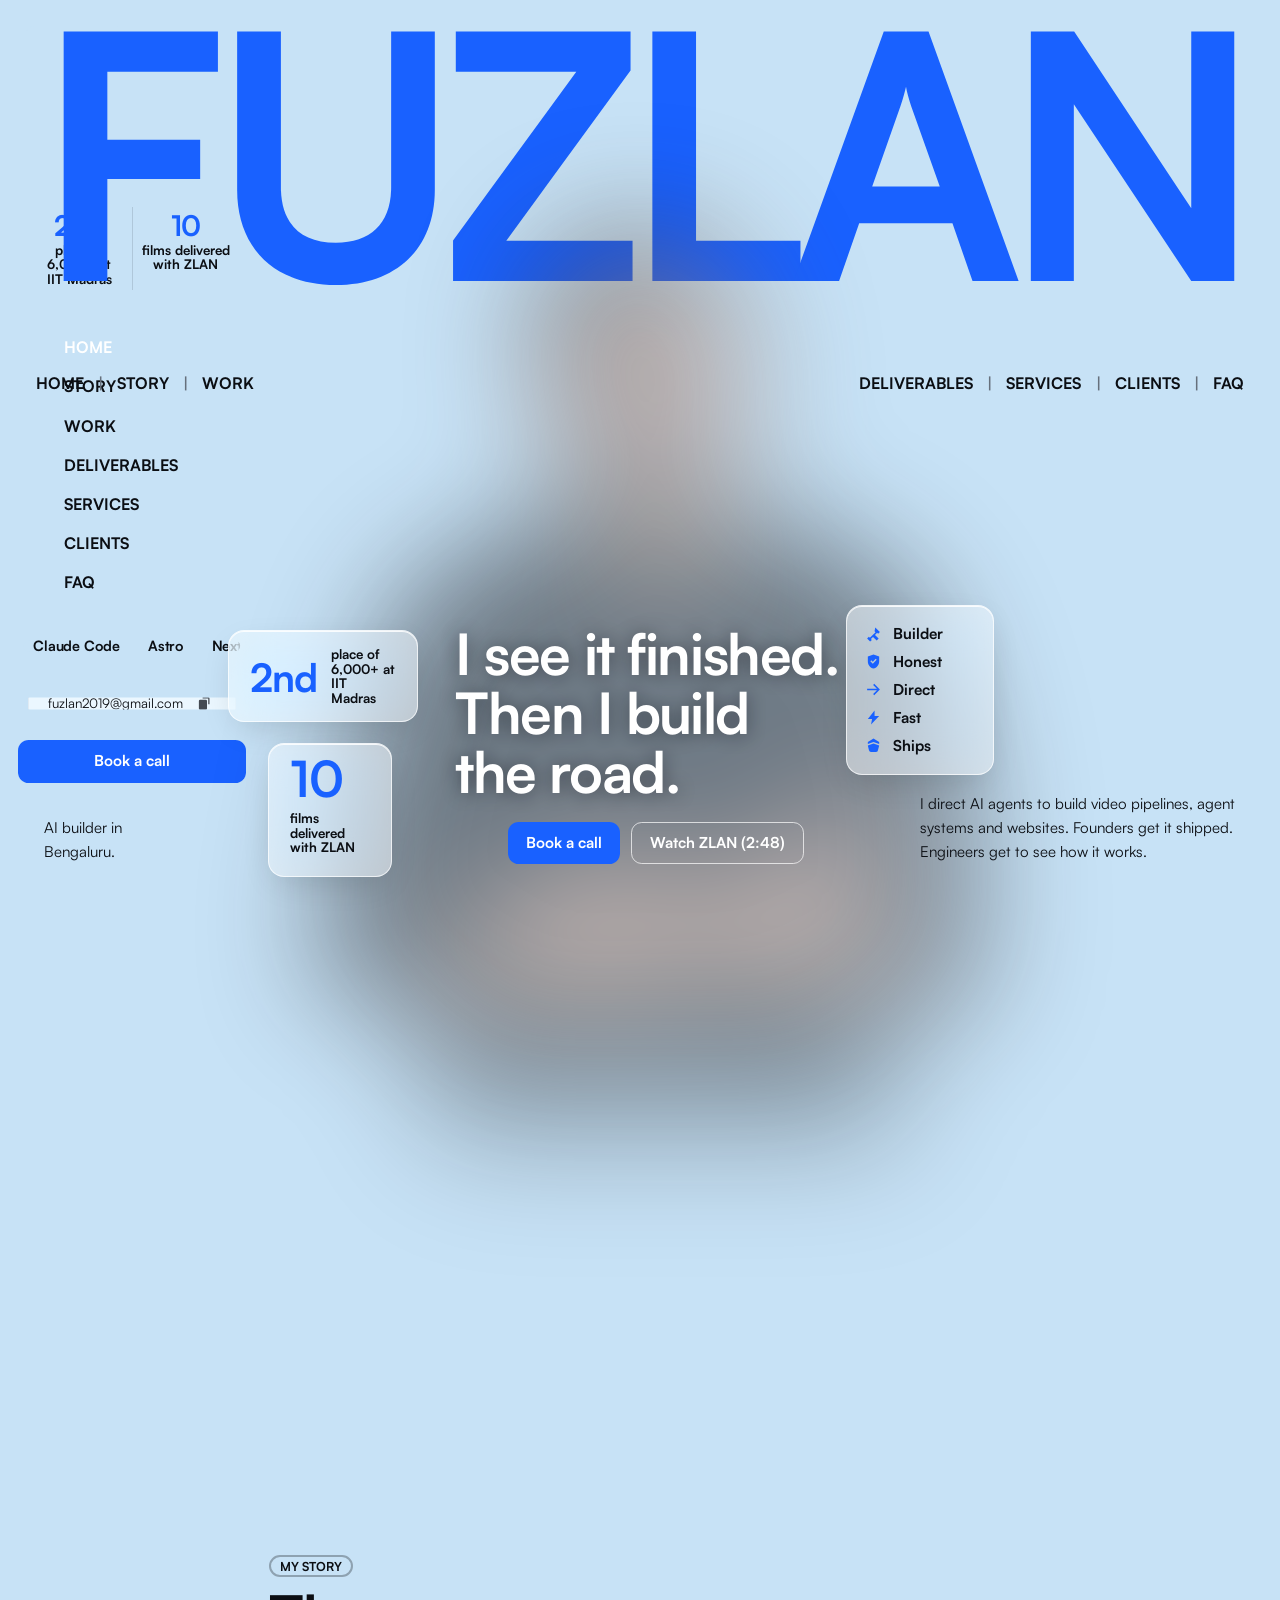
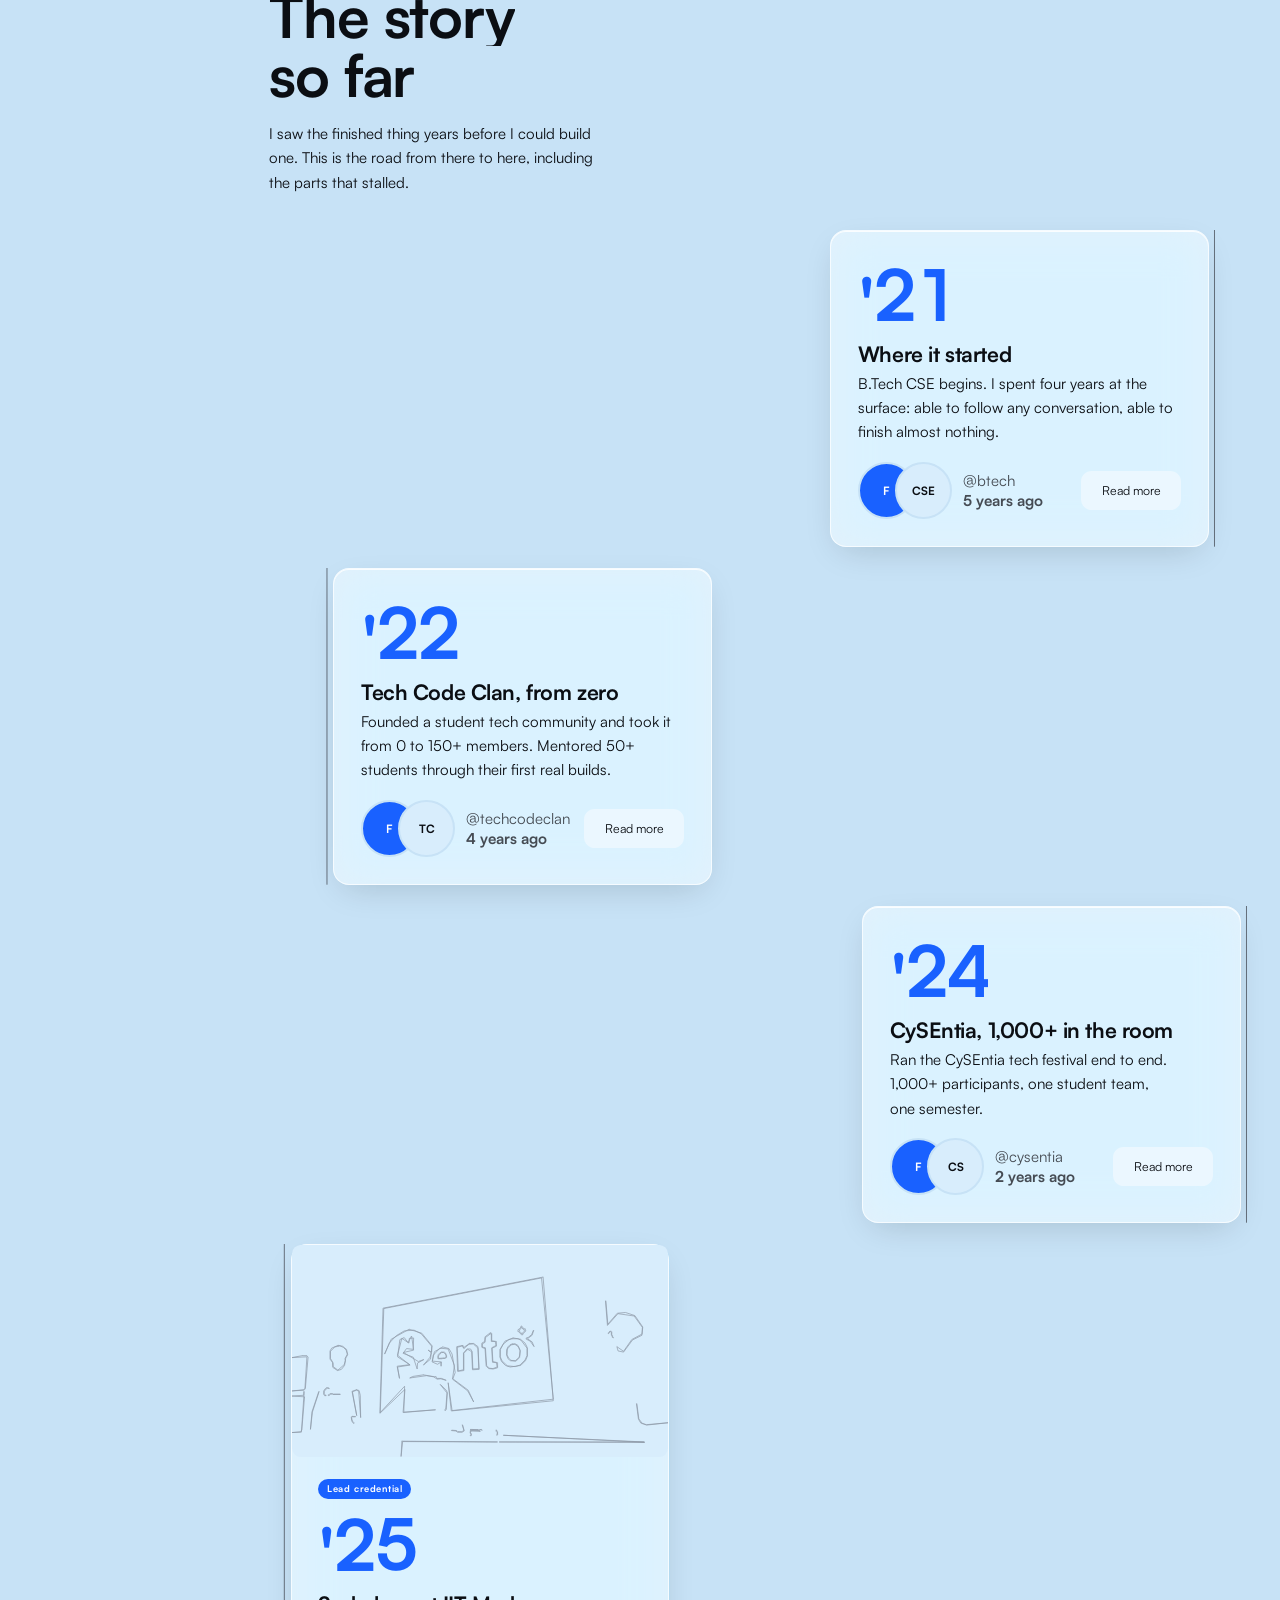
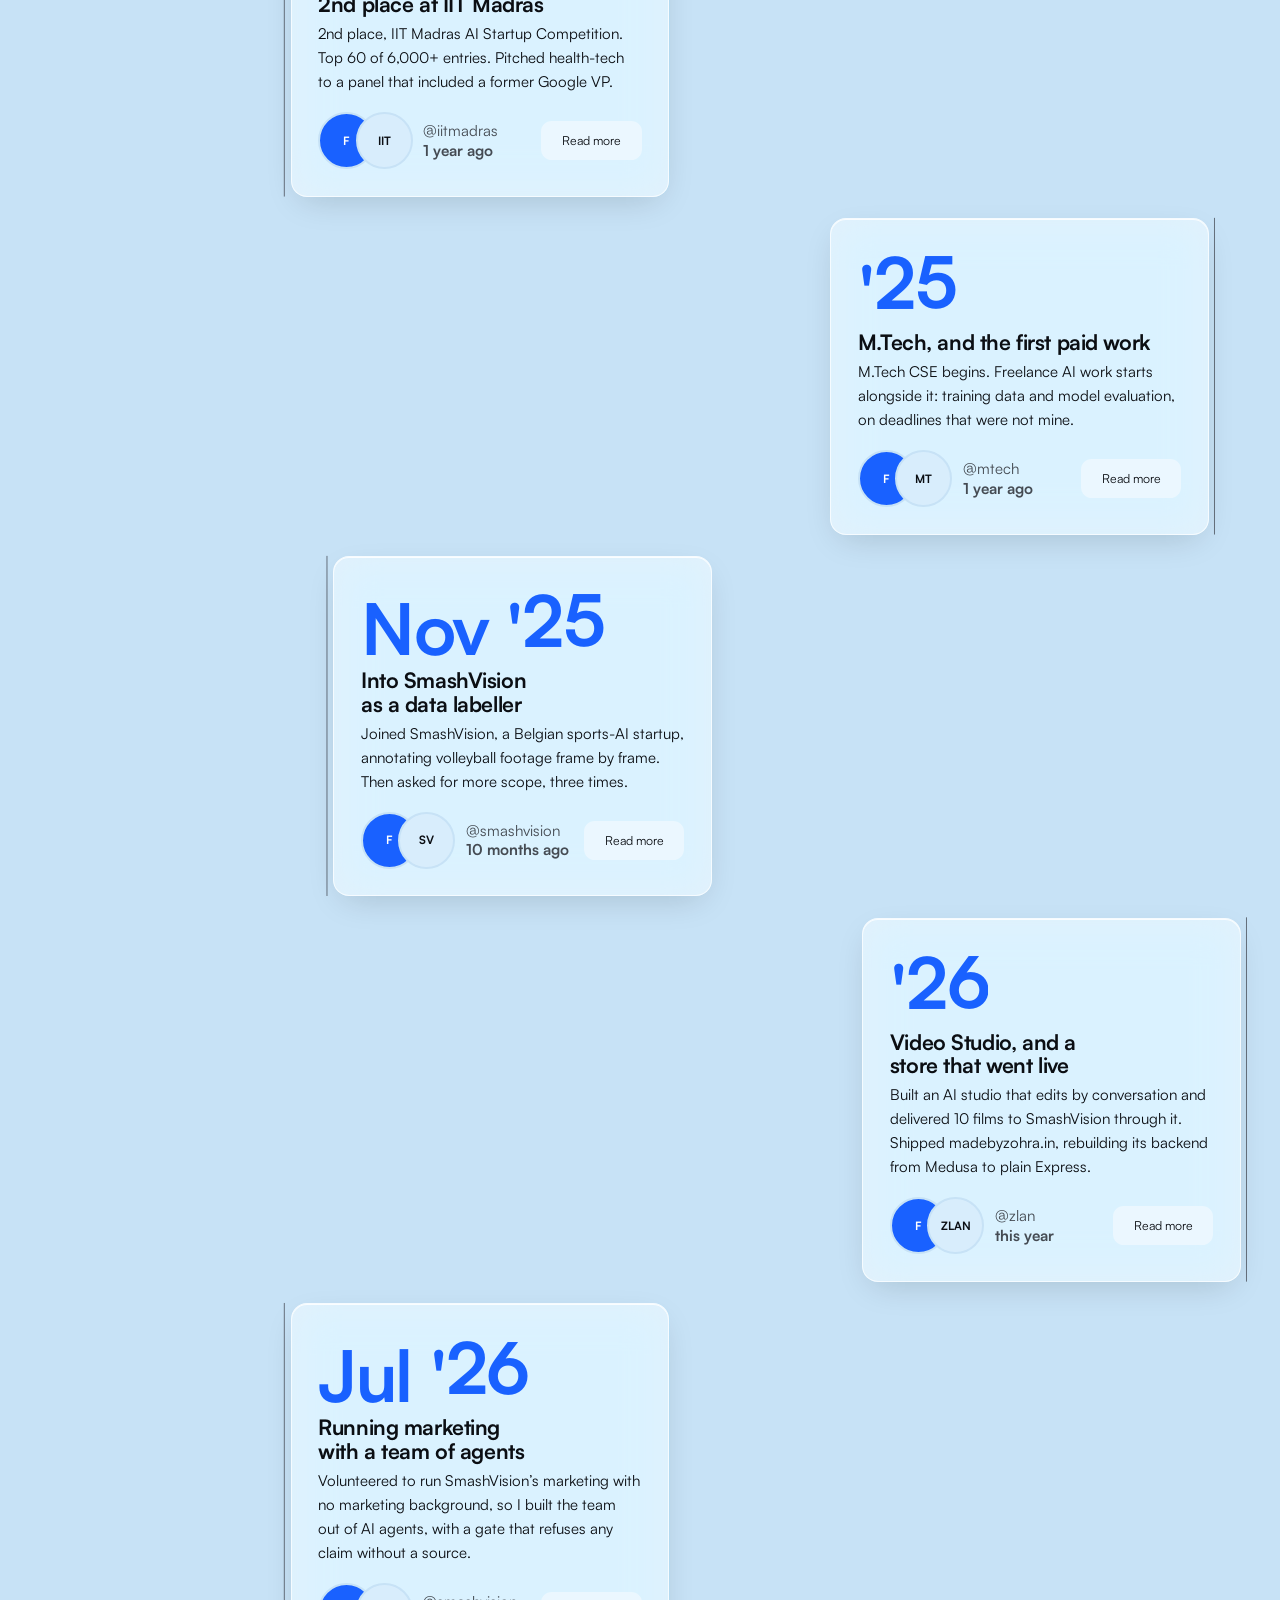
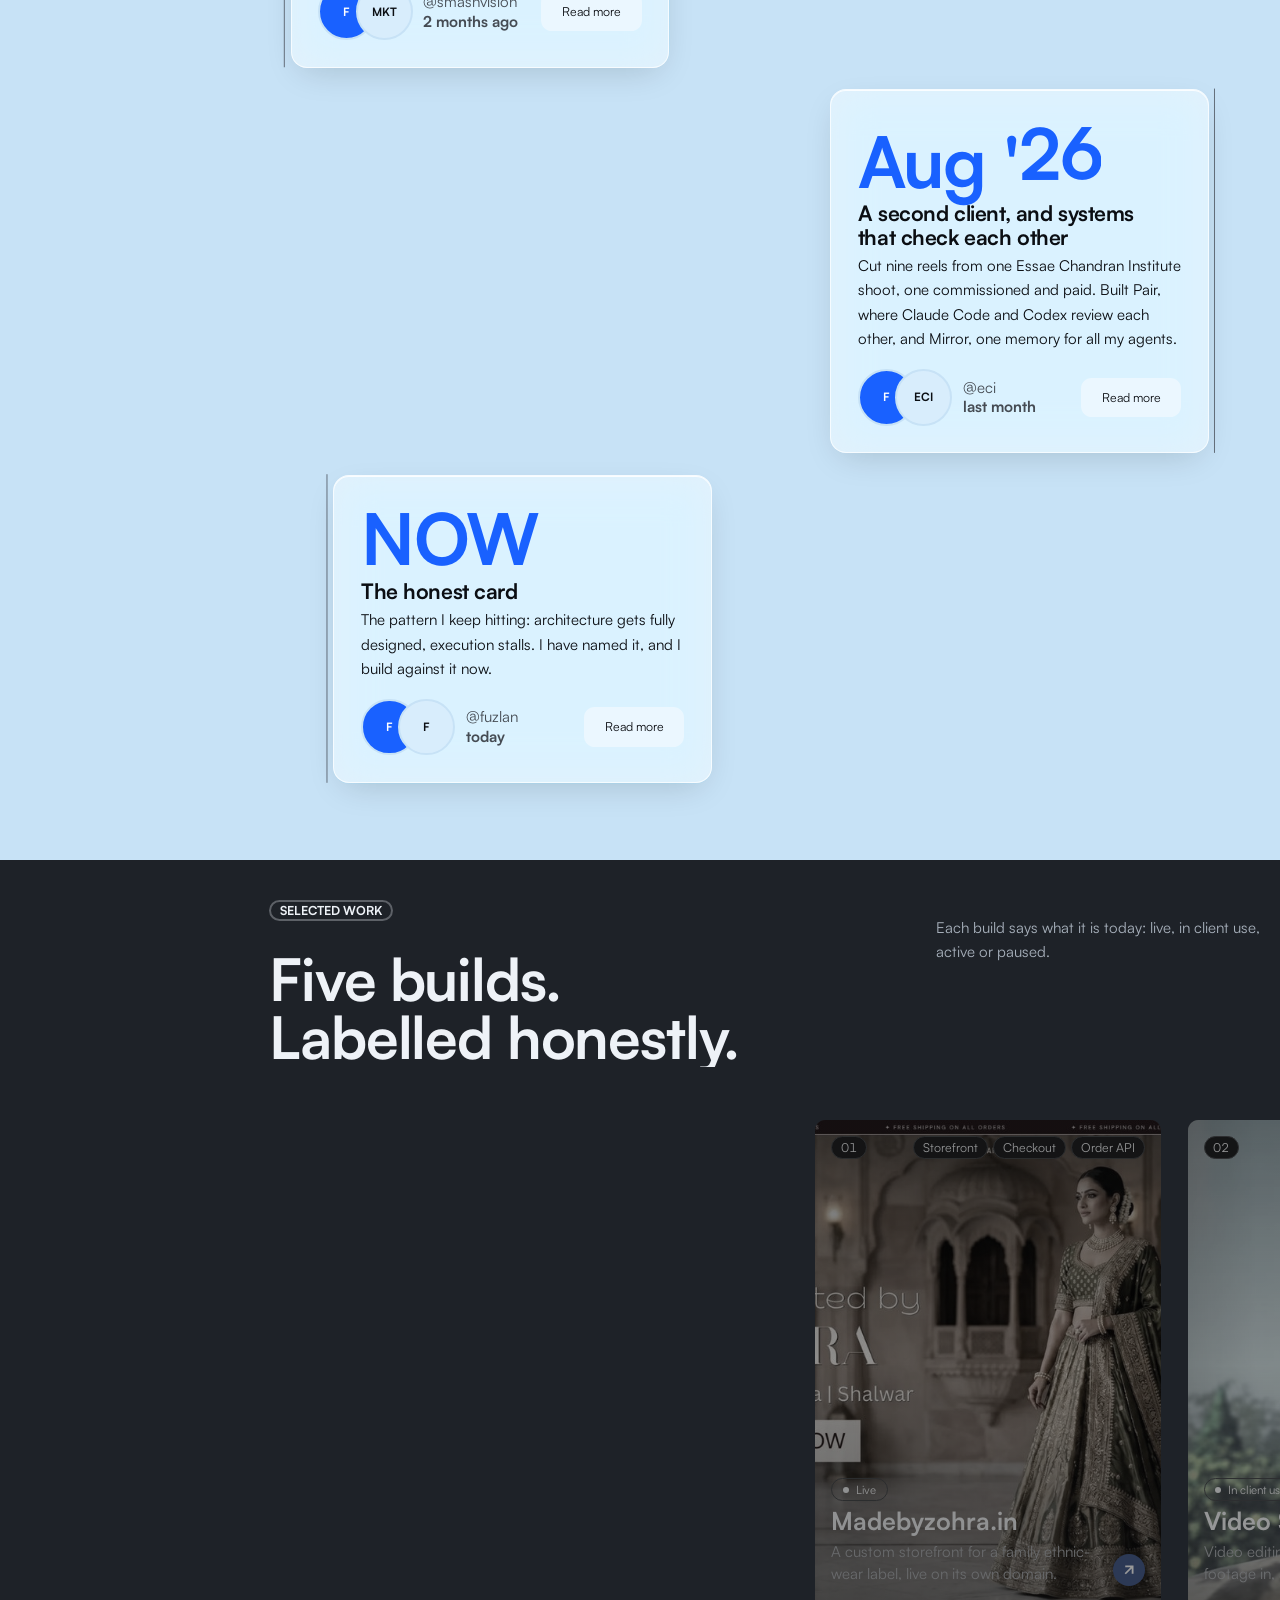
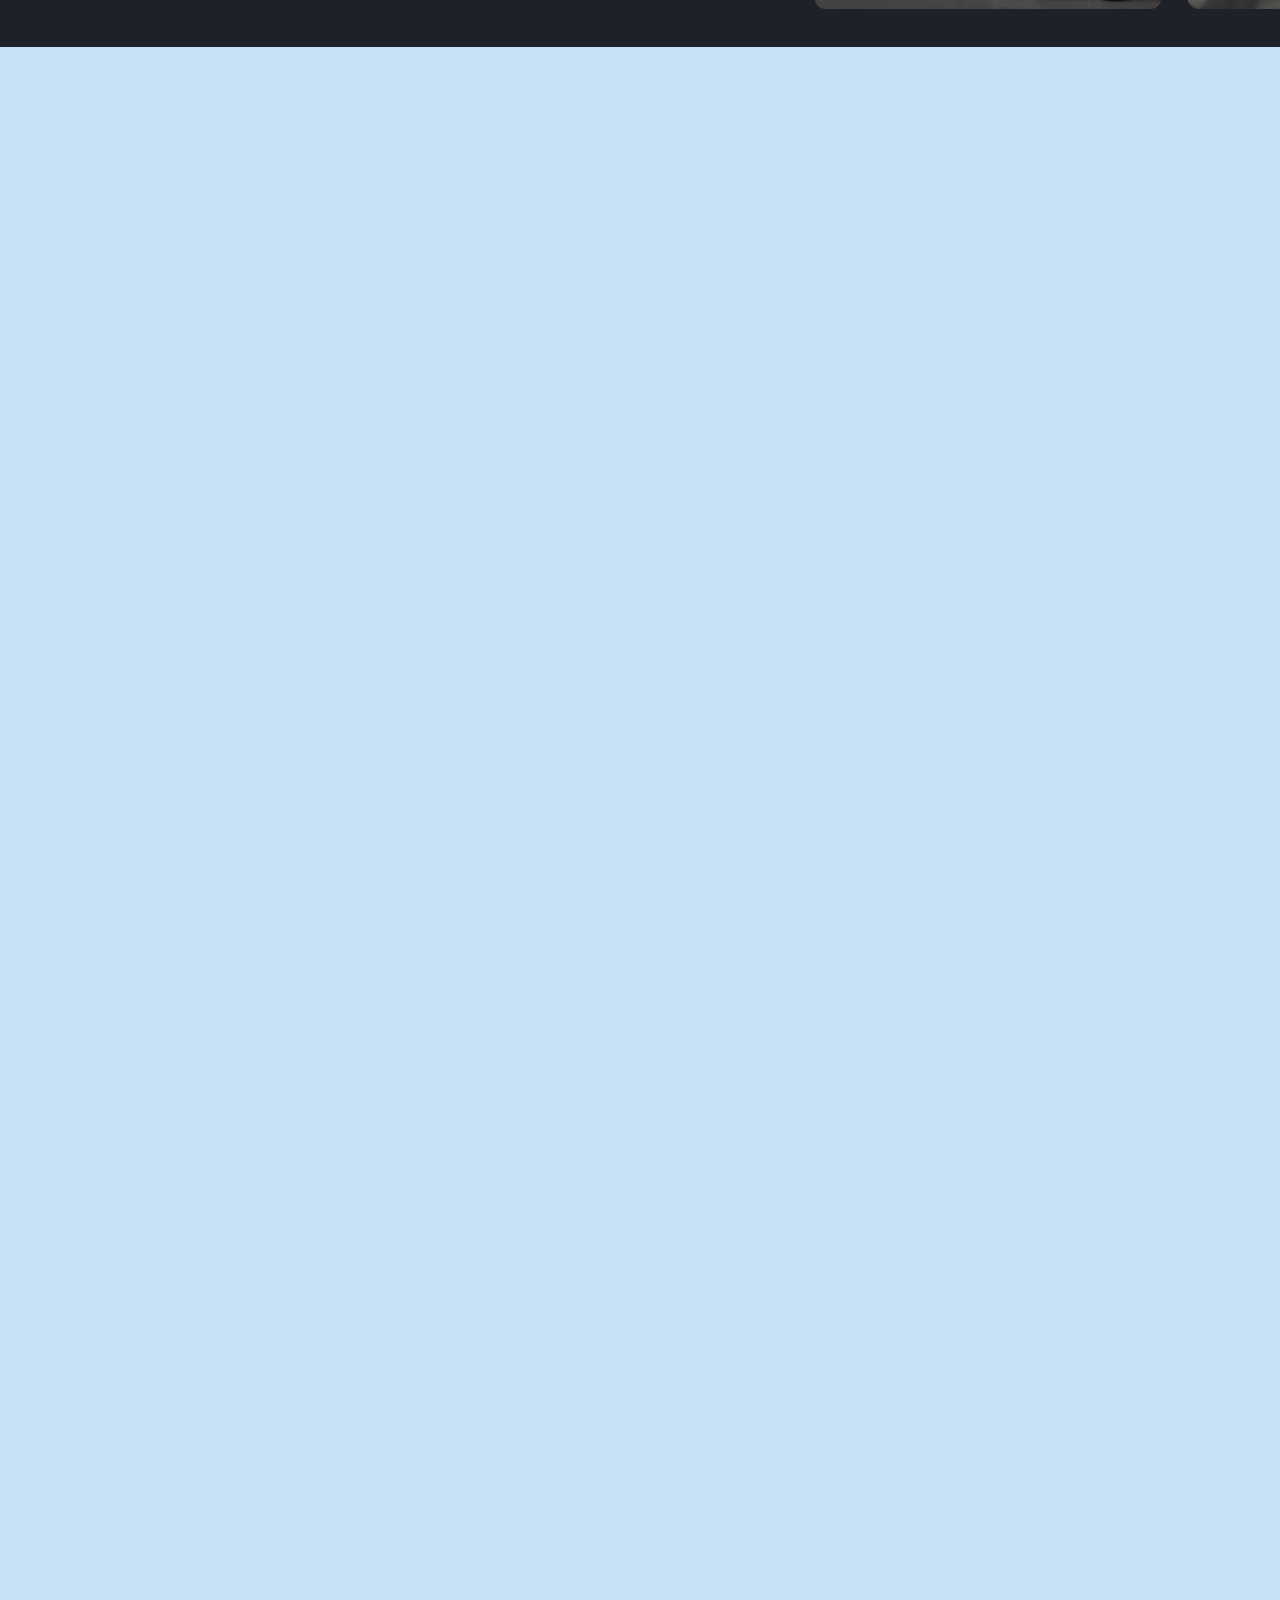
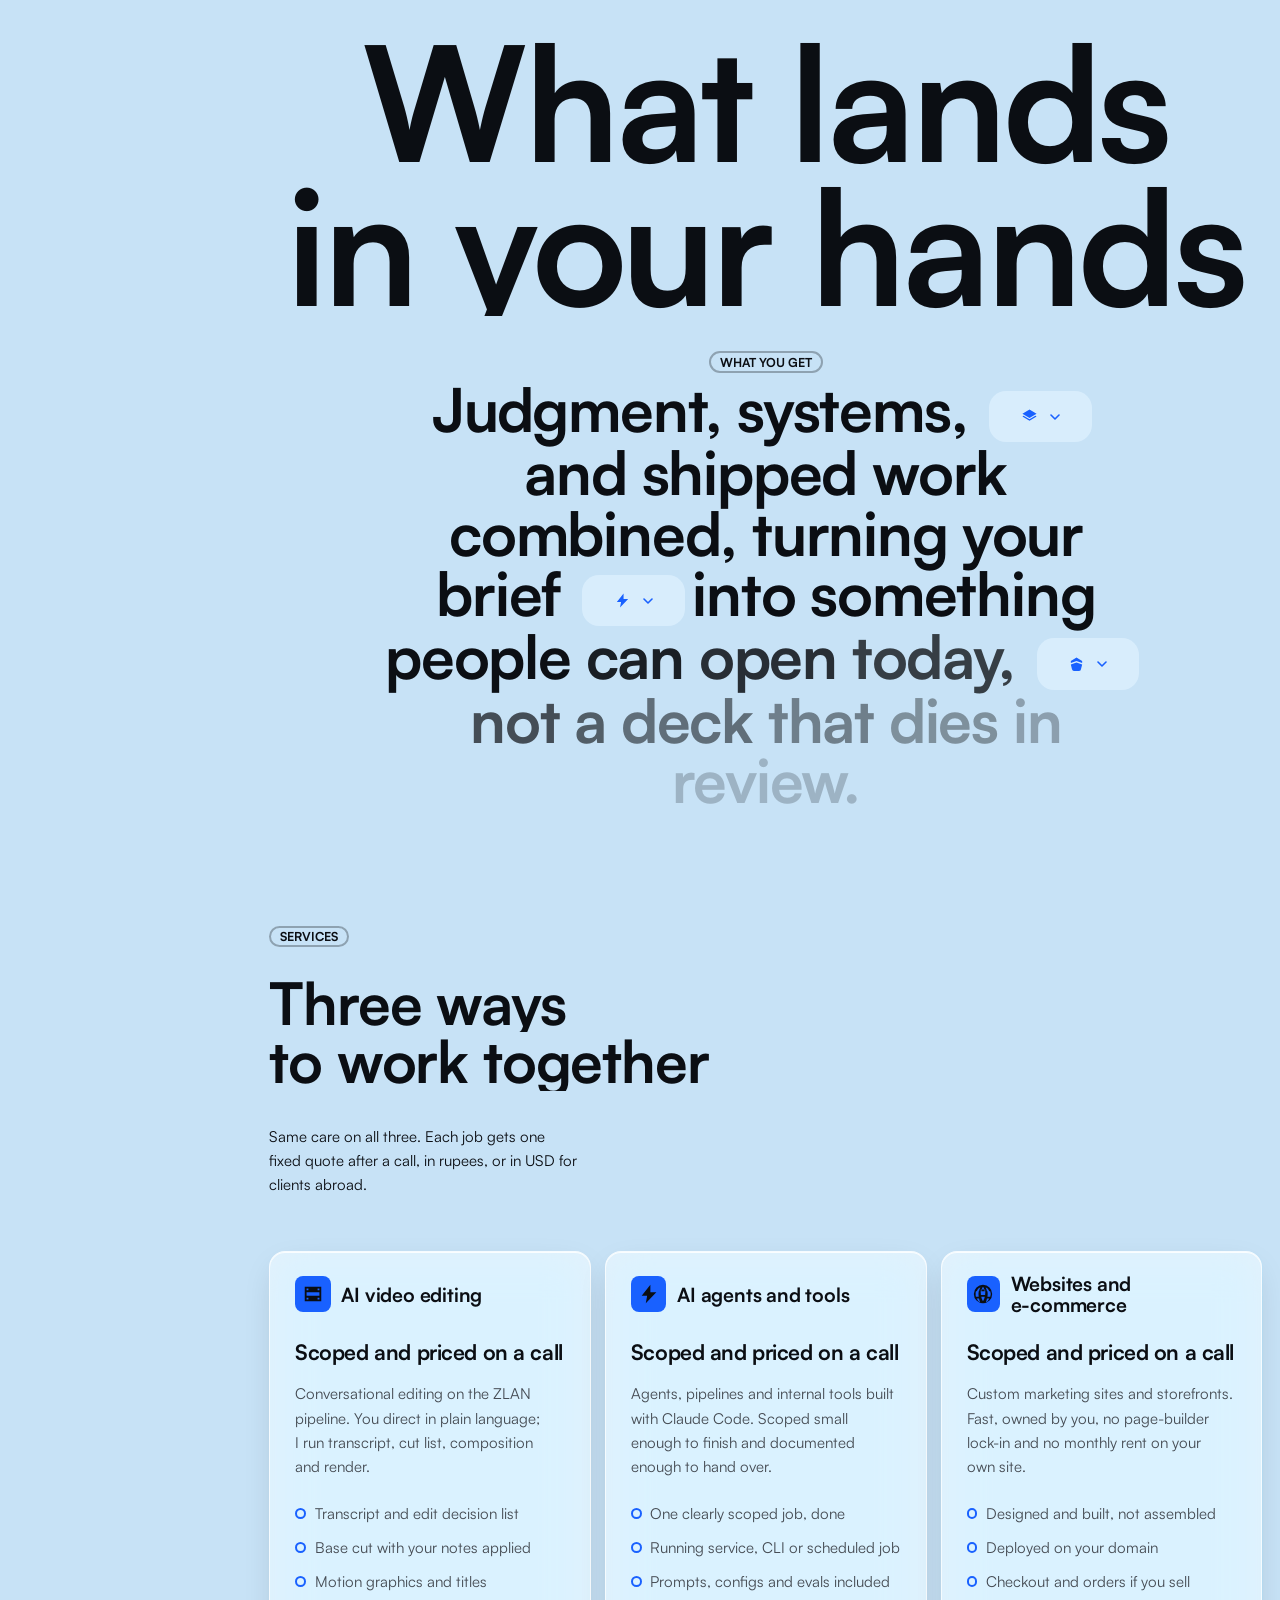
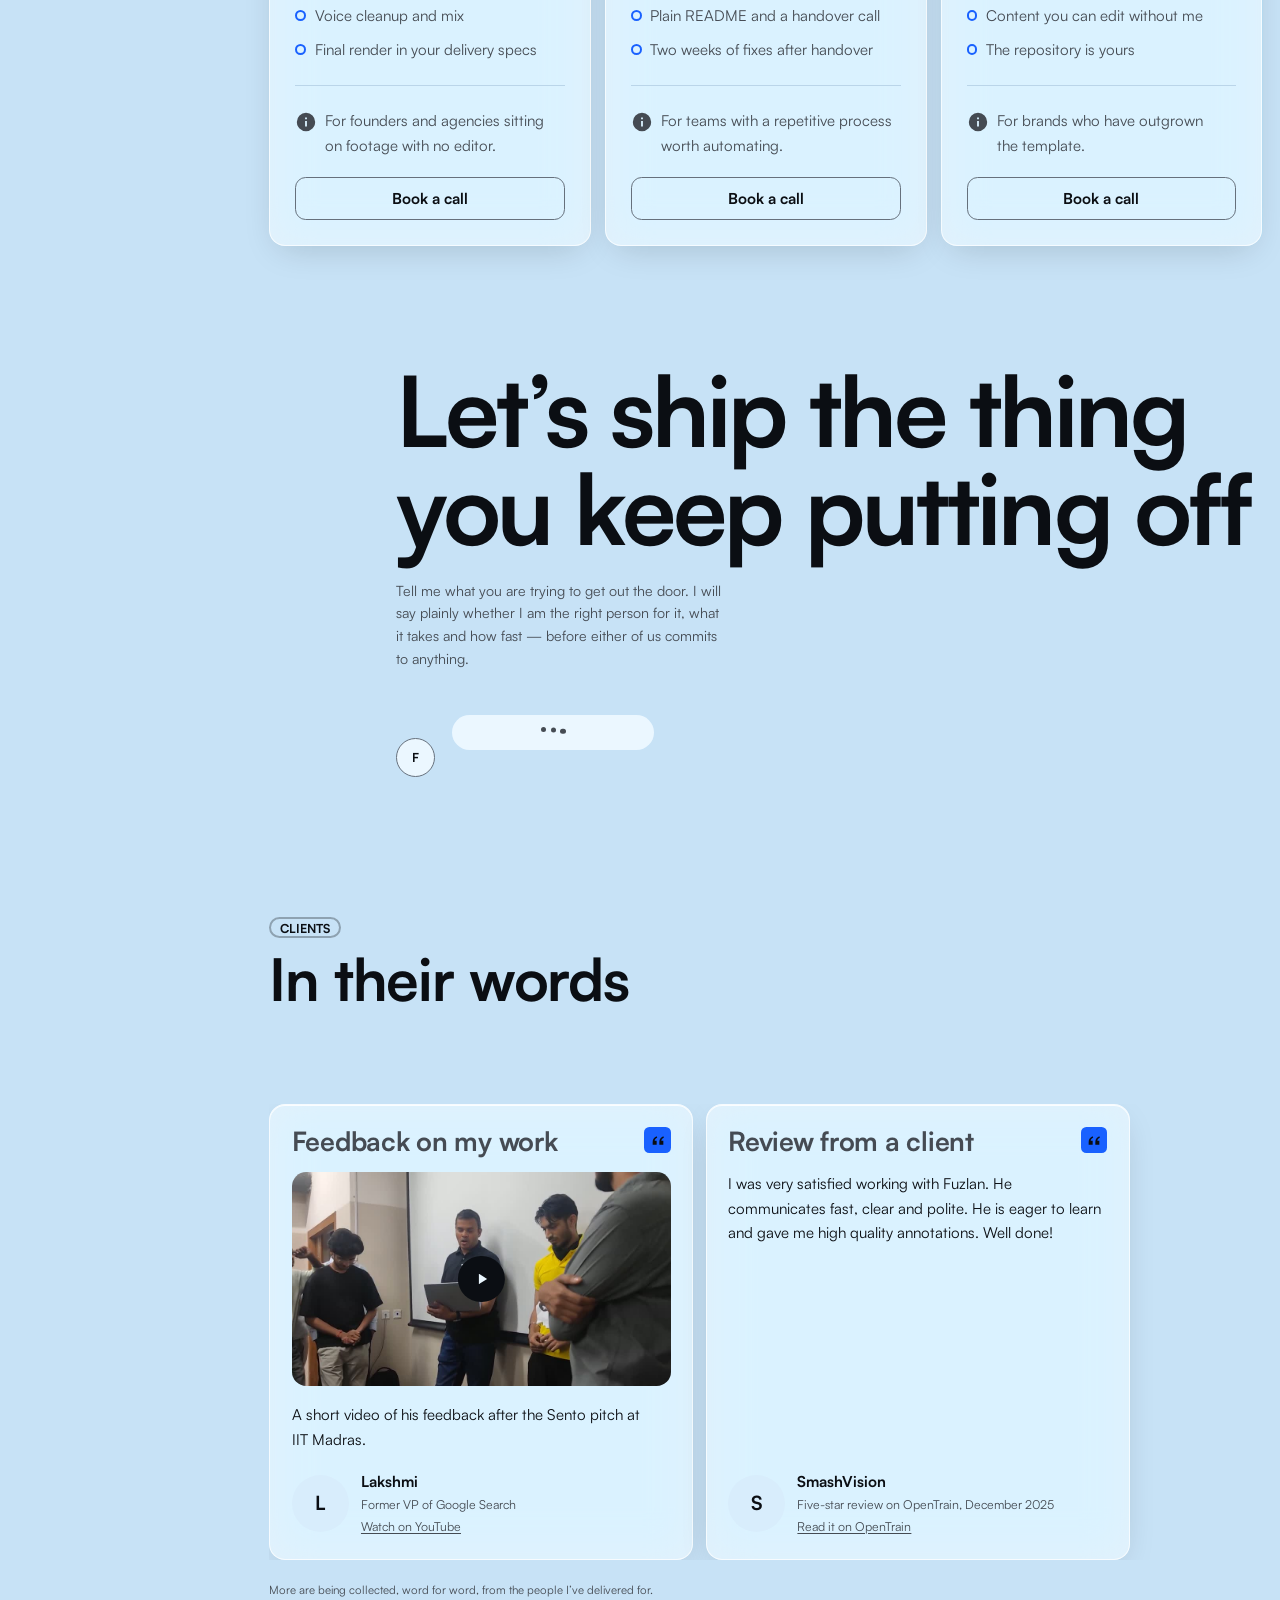
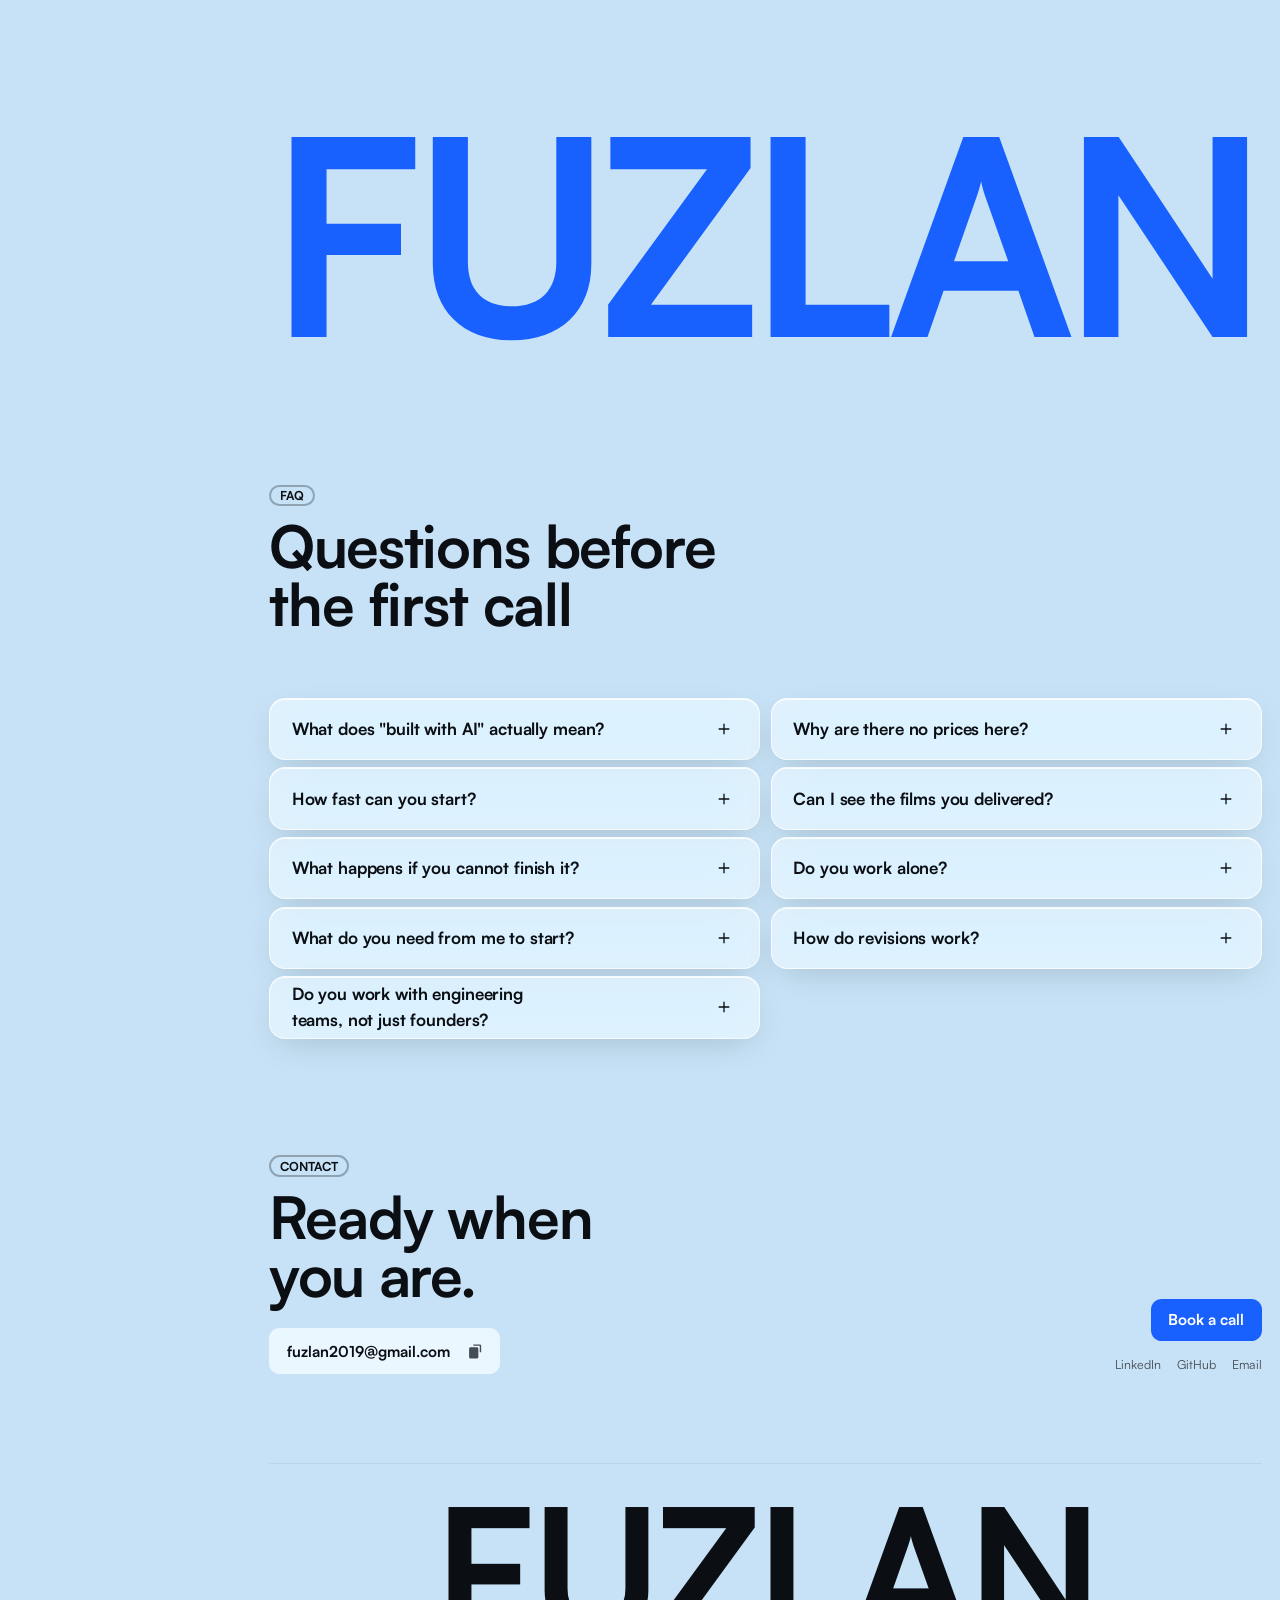
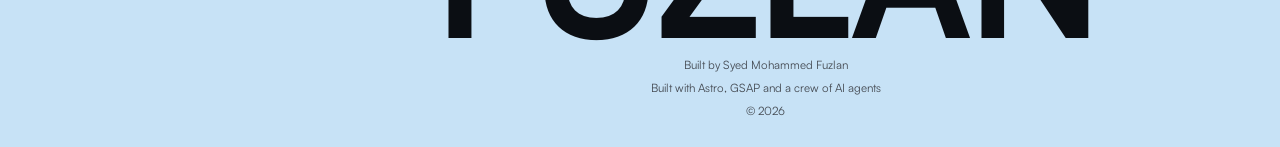
==== commit f67a08ba: "Publish portfolio build (from portfolio-v2@1a452c8) Co-Authored-By: Claude Opus 5.5 <noreply@anthrop" ====
--- a/index.html
+++ b/index.html
@@ -4,7 +4,7 @@
         .fillline .w { color: var(--text); }
         [data-sketch] .sk__photo { opacity: 1 !important; }
         .sk__lines { display: none; }
-      </style></noscript><link rel="stylesheet" href="/_astro/global.DZoXi53O.css"><style>.sr{clip:rect(0 0 0 0);white-space:nowrap;border:0;width:1px;height:1px;margin:-1px;padding:0;position:absolute;overflow:hidden}
+      </style></noscript><link rel="stylesheet" href="/_astro/global.DvG2YrHd.css"><style>.sr{clip:rect(0 0 0 0);white-space:nowrap;border:0;width:1px;height:1px;margin:-1px;padding:0;position:absolute;overflow:hidden}
 </style></head><body><a class="skip" href="#about">Skip to content</a><svg width="0" height="0" aria-hidden="true" focusable="false" style="position:absolute"><defs><!-- Pencil outline: graphite along the figure's edge, turning red at the
          shoulder like a red pencil. Referenced by .figure__art's stroke in hero.css. --><linearGradient id="rimlight" x1="0" y1="0" x2="1" y2="0.2"><stop offset="0%" style="stop-color: var(--graphite)"></stop><stop offset="70%" style="stop-color: var(--graphite)"></stop><stop offset="100%" style="stop-color: var(--accent)"></stop></linearGradient></defs><symbol id="silhouette" viewBox="0 0 400 620"><path d="M200 2c-58 0-76 42-76 98 0 40 10 76 28 96 13 14 30 22 48 22s35-8 48-22c18-20 28-56 28-96 0-56-18-98-76-98Z"></path><rect x="170" y="180" width="60" height="76" rx="24"></rect><path d="M200 216c20 0 34 8 38 26 6 26 34 42 76 60 58 24 86 60 86 116v202H0V418c0-56 28-92 86-116 42-18 70-34 76-60 4-18 18-26 38-26Z"></path></symbol></svg><div class="page-ghost" aria-hidden="true"></div><div class="mbar" data-open="false"><a class="logo-pill" href="#home">FUZLAN</a><a class="btn" href="https://cal.com/fuzlan-syed-tqcm4u/30min" target="_blank" rel="noopener">Book a call</a><button class="mbar__menu" type="button" aria-expanded="false" aria-label="Open menu"><svg class width="18" height="18" viewBox="0 0 24 24" fill="currentColor" aria-hidden="true" focusable="false"><path d="M4 4h6v6H4Zm10 0h6v6h-6ZM4 14h6v6H4Zm10 0h6v6h-6Z"></path></svg></button><nav class="msheet" aria-label="Sections"><a class="nav-pill" href="#home" data-nav="home"><svg class width="15" height="15" viewBox="0 0 24 24" fill="currentColor" aria-hidden="true" focusable="false"><path d="M12 3 3 10v10a1 1 0 0 0 1 1h5v-6h6v6h5a1 1 0 0 0 1-1V10Z"></path></svg>Home</a><a class="nav-pill" href="#about" data-nav="about"><svg class width="15" height="15" viewBox="0 0 24 24" fill="currentColor" aria-hidden="true" focusable="false"><path d="M12 3a9 9 0 1 0 0 18 9 9 0 0 0 0-18Zm0 4a3 3 0 1 1 0 6 3 3 0 0 1 0-6Zm0 13a7 7 0 0 1-5-2.1c.6-2 2.7-3.2 5-3.2s4.4 1.2 5 3.2A7 7 0 0 1 12 20Z"></path></svg>Story</a><a class="nav-pill" href="#projects" data-nav="projects"><svg class width="15" height="15" viewBox="0 0 24 24" fill="currentColor" aria-hidden="true" focusable="false"><path d="M9 4h6a2 2 0 0 1 2 2v1h2a2 2 0 0 1 2 2v9a2 2 0 0 1-2 2H5a2 2 0 0 1-2-2V9a2 2 0 0 1 2-2h2V6a2 2 0 0 1 2-2Zm0 3h6V6H9Z"></path></svg>Work</a><a class="nav-pill" href="#what-you-get" data-nav="what-you-get"><svg class width="15" height="15" viewBox="0 0 24 24" fill="currentColor" aria-hidden="true" focusable="false"><path d="M12 2 2 8l10 6 10-6Zm-8.3 9L2 12l10 6 10-6-1.7-1-8.3 5Z"></path></svg>Deliverables</a><a class="nav-pill" href="#services" data-nav="services"><svg class width="15" height="15" viewBox="0 0 24 24" fill="currentColor" aria-hidden="true" focusable="false"><path d="M13.5 2 4 14h6l-1.5 8L20 10h-6.5Z"></path></svg>Services</a><a class="nav-pill" href="#clients" data-nav="clients"><svg class width="15" height="15" viewBox="0 0 24 24" fill="currentColor" aria-hidden="true" focusable="false"><path d="M9 4a3.5 3.5 0 1 1 0 7 3.5 3.5 0 0 1 0-7Zm7 1a3 3 0 1 1 0 6 3 3 0 0 1 0-6ZM2 20c0-3.3 3.1-6 7-6s7 2.7 7 6Zm14.5-7c3 0 5.5 2.2 5.5 5v2h-4.2c0-2.7-1-5-2.7-6.6.4-.3.9-.4 1.4-.4Z"></path></svg>Clients</a><a class="nav-pill" href="#faq" data-nav="faq"><svg class width="15" height="15" viewBox="0 0 24 24" fill="currentColor" aria-hidden="true" focusable="false"><path d="M12 2a10 10 0 1 0 0 20 10 10 0 0 0 0-20Zm.2 15.5a1.3 1.3 0 1 1 0-2.6 1.3 1.3 0 0 1 0 2.6ZM14 12c-.8.6-1 .9-1 1.6v.4h-2v-.6c0-1.4.6-2.1 1.5-2.8.7-.5 1-.9 1-1.5 0-.8-.6-1.3-1.5-1.3-.8 0-1.4.4-1.7 1.2l-1.8-.8C9 6.7 10.3 6 12 6c2 0 3.5 1.2 3.5 3 0 1.3-.6 2.1-1.5 3Z"></path></svg>FAQ</a><div class="rail__mail"><span>fuzlan2019@gmail.com</span><button class="copy-btn" data-copy="fuzlan2019@gmail.com" type="button"><svg class width="15" height="15" viewBox="0 0 24 24" fill="currentColor" aria-hidden="true" focusable="false"><path d="M9 2h9a2 2 0 0 1 2 2v9h-2V4H9Zm-4 4h9a2 2 0 0 1 2 2v12a2 2 0 0 1-2 2H5a2 2 0 0 1-2-2V8a2 2 0 0 1 2-2Z"></path></svg><span class="sr">Copy email address</span></button></div><a class="btn" href="https://cal.com/fuzlan-syed-tqcm4u/30min" target="_blank" rel="noopener">Book a call</a></nav></div><header class="hero" id="home"><h1 class="wordmark" data-hero="logo">FUZLAN</h1><nav class="hero__nav" aria-label="Sections"><ul><li data-hero="nav-home"><a href="#home">Home</a></li><li data-hero="nav-about"><a href="#about">Story</a></li><li data-hero="nav-projects"><a href="#projects">Work</a></li></ul><ul><li data-hero="nav-what-you-get"><a href="#what-you-get">Deliverables</a></li><li data-hero="nav-services"><a href="#services">Services</a></li><li data-hero="nav-clients"><a href="#clients">Clients</a></li><li data-hero="nav-faq"><a href="#faq">FAQ</a></li></ul></nav><!-- Portrait: a background-removed cut-out (tools/.venv rembg, isnet-general-use). The shadow is the same image, blacked out and blurred. --><div class="figure" aria-hidden="true"><img class="figure__shadow" src="/img/portrait.webp" alt="" width="1024" height="1536"><img class="figure__art" src="/img/portrait.webp" alt="" width="1024" height="1536" fetchpriority="high"></div><div class="hero__band"><div class="hero__left"><p class="hero__caption" data-preload data-hero-fade>AI builder in Bengaluru.</p><div class="hero__cards"><a class="stat stat--1" data-preload data-hero="stat-1" href="https://www.youtube.com/watch?v=ueWF6grD7H8" target="_blank" rel="noopener"><b class="stat__value">2nd</b><span class="stat__label">place of 6,000+ at IIT Madras</span></a><a class="stat stat--2" data-preload data-hero="stat-2" href="https://www.youtube.com/watch?v=uwUm25BOGa8" target="_blank" rel="noopener"><b class="stat__value">10</b><span class="stat__label">films delivered with ZLAN</span></a></div></div><div class="hero__mid"><p class="claim" data-preload>I see it finished.<br>Then I build<br>the road.</p><div class="hero__ctas"><a class="btn" data-button-hover data-preload data-hero="cta" href="https://cal.com/fuzlan-syed-tqcm4u/30min" target="_blank" rel="noopener">Book a call</a><a class="btn btn--ghost" data-button-hover data-preload data-hero-out href="https://www.youtube.com/watch?v=uwUm25BOGa8" target="_blank" rel="noopener">Watch ZLAN (2:48)</a></div></div><div class="hero__right"><ul class="traits" data-preload data-hero-fade><li><svg class width="17" height="17" viewBox="0 0 24 24" fill="currentColor" aria-hidden="true" focusable="false"><path d="M14.5 2 21 8.5l-2.5 2.5-1.4-1.4-3 3 5.2 5.2-2.8 2.8-5.2-5.2-3 3 1.4 1.4L7.2 22 3 17.8l2.5-2.5 1.4 1.4 8-8-1.4-1.4Z"></path></svg>Builder</li><li><svg class width="17" height="17" viewBox="0 0 24 24" fill="currentColor" aria-hidden="true" focusable="false"><path d="M12 2 4 5v7c0 5 3.4 9 8 10 4.6-1 8-5 8-10V5Zm-1 13-3.5-3.5 1.4-1.4L11 12.2l4.1-4.1 1.4 1.4Z"></path></svg>Honest</li><li><svg class width="17" height="17" viewBox="0 0 24 24" fill="currentColor" aria-hidden="true" focusable="false"><path d="M13 4l8 8-8 8-1.5-1.5 5.4-5.5H3v-2h13.9L11.5 5.5Z"></path></svg>Direct</li><li><svg class width="17" height="17" viewBox="0 0 24 24" fill="currentColor" aria-hidden="true" focusable="false"><path d="M13.5 2 4 14h6l-1.5 8L20 10h-6.5Z"></path></svg>Fast</li><li><svg class width="17" height="17" viewBox="0 0 24 24" fill="currentColor" aria-hidden="true" focusable="false"><path d="M12 2 4 7v3l8-3 8 3V7Zm-8 10 8-3 8 3-1.6 6.2A3 3 0 0 1 15.5 21h-7a3 3 0 0 1-2.9-2.2Z"></path></svg>Ships</li></ul><p class="hero__note" data-preload data-hero-fade>I direct AI agents to build video pipelines, agent systems and websites. Founders get it shipped. Engineers get to see how it works.</p></div><div class="hero__ctas hero__ctas--m"><a class="btn" data-button-hover href="https://cal.com/fuzlan-syed-tqcm4u/30min" target="_blank" rel="noopener">Book a call</a><a class="btn btn--ghost" data-button-hover href="https://www.youtube.com/watch?v=uwUm25BOGa8" target="_blank" rel="noopener">Watch ZLAN (2:48)</a></div></div></header><div class="frame"><aside class="rail" aria-label="Site navigation"><div class="rail__inner"><div class="rail__card"><div class="rail__top"><a class="logo-pill" data-side="logo" href="#home">FUZLAN</a><div class="rail__socials"><a class="icon-sq" href="https://linkedin.com/in/syedfuzlan" rel="me noopener" target="_blank" aria-label="LinkedIn"><svg class width="13" height="13" viewBox="0 0 24 24" fill="currentColor" aria-hidden="true" focusable="false"><path d="M4.5 3.5a2 2 0 1 1 0 4 2 2 0 0 1 0-4ZM3 9h3v12H3Zm5.5 0h2.9v1.6h.1c.4-.8 1.5-1.8 3.2-1.8 3.4 0 4 2.2 4 5.1V21h-3v-5.4c0-1.3 0-3-1.8-3s-2.1 1.4-2.1 2.9V21h-3Z"></path></svg></a><a class="icon-sq" href="https://github.com/SyedFuzlan" rel="me noopener" target="_blank" aria-label="GitHub"><svg class width="13" height="13" viewBox="0 0 24 24" fill="currentColor" aria-hidden="true" focusable="false"><path d="M12 2a10 10 0 0 0-3.2 19.5c.5.1.7-.2.7-.5v-1.8c-2.8.6-3.4-1.3-3.4-1.3-.5-1.2-1.1-1.5-1.1-1.5-1-.6.1-.6.1-.6 1 .1 1.5 1 1.5 1 .9 1.6 2.4 1.1 3 .9.1-.7.4-1.1.7-1.4-2.2-.3-4.6-1.1-4.6-5 0-1.1.4-2 1-2.7-.1-.3-.4-1.3.1-2.7 0 0 .8-.3 2.7 1a9.4 9.4 0 0 1 5 0c1.9-1.3 2.7-1 2.7-1 .5 1.4.2 2.4.1 2.7.6.7 1 1.6 1 2.7 0 3.9-2.4 4.7-4.6 5 .4.3.7 1 .7 2v2.9c0 .3.2.6.7.5A10 10 0 0 0 12 2Z"></path></svg></a><a class="icon-sq" href="mailto:fuzlan2019@gmail.com" rel="me noopener" target="_blank" aria-label="Email"><svg class width="13" height="13" viewBox="0 0 24 24" fill="currentColor" aria-hidden="true" focusable="false"><path d="M3 5h18a1 1 0 0 1 1 1v12a1 1 0 0 1-1 1H3a1 1 0 0 1-1-1V6a1 1 0 0 1 1-1Zm9 8L4.4 7h15.2Z"></path></svg></a></div></div><p class="rail__bio">AI builder. I direct agents to build video pipelines, agent systems and websites.</p></div><div class="rail__card rail__stats"><a class="rail-stat" data-side="stat-1" href="https://www.youtube.com/watch?v=ueWF6grD7H8" target="_blank" rel="noopener"><b>2nd</b><span>place of 6,000+ at IIT Madras</span></a><a class="rail-stat" data-side="stat-2" href="https://www.youtube.com/watch?v=uwUm25BOGa8" target="_blank" rel="noopener"><b>10</b><span>films delivered with ZLAN</span></a></div><nav class="rail__card rail__nav" aria-label="Sections"><a class="nav-pill" href="#home" data-nav="home" data-side="nav-home" aria-current="true"><svg class width="15" height="15" viewBox="0 0 24 24" fill="currentColor" aria-hidden="true" focusable="false"><path d="M12 3 3 10v10a1 1 0 0 0 1 1h5v-6h6v6h5a1 1 0 0 0 1-1V10Z"></path></svg><span class="nav-pill__label">Home</span></a><a class="nav-pill" href="#about" data-nav="about" data-side="nav-about" aria-current="false"><svg class width="15" height="15" viewBox="0 0 24 24" fill="currentColor" aria-hidden="true" focusable="false"><path d="M12 3a9 9 0 1 0 0 18 9 9 0 0 0 0-18Zm0 4a3 3 0 1 1 0 6 3 3 0 0 1 0-6Zm0 13a7 7 0 0 1-5-2.1c.6-2 2.7-3.2 5-3.2s4.4 1.2 5 3.2A7 7 0 0 1 12 20Z"></path></svg><span class="nav-pill__label">Story</span></a><a class="nav-pill" href="#projects" data-nav="projects" data-side="nav-projects" aria-current="false"><svg class width="15" height="15" viewBox="0 0 24 24" fill="currentColor" aria-hidden="true" focusable="false"><path d="M9 4h6a2 2 0 0 1 2 2v1h2a2 2 0 0 1 2 2v9a2 2 0 0 1-2 2H5a2 2 0 0 1-2-2V9a2 2 0 0 1 2-2h2V6a2 2 0 0 1 2-2Zm0 3h6V6H9Z"></path></svg><span class="nav-pill__label">Work</span></a><a class="nav-pill" href="#what-you-get" data-nav="what-you-get" data-side="nav-what-you-get" aria-current="false"><svg class width="15" height="15" viewBox="0 0 24 24" fill="currentColor" aria-hidden="true" focusable="false"><path d="M12 2 2 8l10 6 10-6Zm-8.3 9L2 12l10 6 10-6-1.7-1-8.3 5Z"></path></svg><span class="nav-pill__label">Deliverables</span></a><a class="nav-pill" href="#services" data-nav="services" data-side="nav-services" aria-current="false"><svg class width="15" height="15" viewBox="0 0 24 24" fill="currentColor" aria-hidden="true" focusable="false"><path d="M13.5 2 4 14h6l-1.5 8L20 10h-6.5Z"></path></svg><span class="nav-pill__label">Services</span></a><a class="nav-pill" href="#clients" data-nav="clients" data-side="nav-clients" aria-current="false"><svg class width="15" height="15" viewBox="0 0 24 24" fill="currentColor" aria-hidden="true" focusable="false"><path d="M9 4a3.5 3.5 0 1 1 0 7 3.5 3.5 0 0 1 0-7Zm7 1a3 3 0 1 1 0 6 3 3 0 0 1 0-6ZM2 20c0-3.3 3.1-6 7-6s7 2.7 7 6Zm14.5-7c3 0 5.5 2.2 5.5 5v2h-4.2c0-2.7-1-5-2.7-6.6.4-.3.9-.4 1.4-.4Z"></path></svg><span class="nav-pill__label">Clients</span></a><a class="nav-pill" href="#faq" data-nav="faq" data-side="nav-faq" aria-current="false"><svg class width="15" height="15" viewBox="0 0 24 24" fill="currentColor" aria-hidden="true" focusable="false"><path d="M12 2a10 10 0 1 0 0 20 10 10 0 0 0 0-20Zm.2 15.5a1.3 1.3 0 1 1 0-2.6 1.3 1.3 0 0 1 0 2.6ZM14 12c-.8.6-1 .9-1 1.6v.4h-2v-.6c0-1.4.6-2.1 1.5-2.8.7-.5 1-.9 1-1.5 0-.8-.6-1.3-1.5-1.3-.8 0-1.4.4-1.7 1.2l-1.8-.8C9 6.7 10.3 6 12 6c2 0 3.5 1.2 3.5 3 0 1.3-.6 2.1-1.5 3Z"></path></svg><span class="nav-pill__label">FAQ</span></a></nav><div class="rail__card rail__marquee" aria-hidden="true"><div class="marquee__track"><span>Claude Code</span><span>Astro</span><span>Next.js</span><span>Python</span><span>FFmpeg</span><span>HyperFrames</span><span>Tailwind</span><span>Node.js</span><span>Claude Code</span><span>Astro</span><span>Next.js</span><span>Python</span><span>FFmpeg</span><span>HyperFrames</span><span>Tailwind</span><span>Node.js</span></div></div><div class="rail__card rail__mailcard"><div class="rail__mail"><span>fuzlan2019@gmail.com</span><button class="copy-btn" data-copy="fuzlan2019@gmail.com" type="button"><span class="copy-btn__icon copy-btn__icon--copy"><svg class width="15" height="15" viewBox="0 0 24 24" fill="currentColor" aria-hidden="true" focusable="false"><path d="M9 2h9a2 2 0 0 1 2 2v9h-2V4H9Zm-4 4h9a2 2 0 0 1 2 2v12a2 2 0 0 1-2 2H5a2 2 0 0 1-2-2V8a2 2 0 0 1 2-2Z"></path></svg></span><span class="copy-btn__icon copy-btn__icon--done"><svg class width="15" height="15" viewBox="0 0 24 24" fill="currentColor" aria-hidden="true" focusable="false"><path d="M9.5 17.6 4 12.1l1.6-1.6 3.9 4 8.9-8.9L20 7.2Z"></path></svg></span><span class="copy-btn__tip" aria-hidden="true">Copy email</span><span class="sr">Copy email address</span></button></div></div><a class="btn btn--wide" data-button-hover data-side="cta" href="https://cal.com/fuzlan-syed-tqcm4u/30min" target="_blank" rel="noopener">Book a call</a></div></aside><main class="main"><section class="sec jrny" id="about"><div class="jrny__head"><span class="eyebrow" data-eyebrow>My story</span><h2 class="h-sec" data-heading-split>The story<br>so far</h2><p class="lede rv">I saw the finished thing years before I could build one. This is the road from there to here, including the parts that stalled.</p></div><div class="timeline"><svg class="timeline__svg" aria-hidden="true" preserveAspectRatio="none"></svg><ol class="tl-list"><li class="tl-item tl-item--right"><article class="tl-card"><p class="tl-card__year"><span class="tl-card__year-track" aria-hidden="true">&#39;21</span><span class="sr">&#39;21</span></p><h3>Where it started</h3><p class="tl-card__body">B.Tech CSE begins. I spent four years at the surface: able to follow any conversation, able to finish almost nothing.</p><div class="tl-card__foot"><span class="avatars" aria-hidden="true"><span class="avatar avatar--back">F</span><span class="avatar avatar--front">CSE</span></span><p class="tl-card__meta">@btech<b>5 years ago</b></p><button class="readmore" type="button" aria-expanded="false" aria-controls="jm-0">Read more</button></div></article><div class="tl-card__popup" id="jm-0" aria-hidden="true"><button class="tl-card__popup-close" type="button" aria-label="Close"><span aria-hidden="true">&times;</span></button><p class="tl-card__popup-year">&#39;21</p><h3>Where it started</h3><p class="tl-card__popup-body">The degree gave me range and no depth. I could talk about systems, AI, security, and then freeze the moment someone asked me to build one. Naming that plainly is the only reason the years after it look different.</p></div></li><li class="tl-item tl-item--left"><article class="tl-card"><p class="tl-card__year"><span class="tl-card__year-track" aria-hidden="true">&#39;22</span><span class="sr">&#39;22</span></p><h3>Tech Code Clan, from zero</h3><p class="tl-card__body">Founded a student tech community and took it from 0 to 150+ members. Mentored 50+ students through their first real builds.</p><div class="tl-card__foot"><span class="avatars" aria-hidden="true"><span class="avatar avatar--back">F</span><span class="avatar avatar--front">TC</span></span><p class="tl-card__meta">@techcodeclan<b>4 years ago</b></p><button class="readmore" type="button" aria-expanded="false" aria-controls="jm-1">Read more</button></div></article><div class="tl-card__popup" id="jm-1" aria-hidden="true"><button class="tl-card__popup-close" type="button" aria-label="Close"><span aria-hidden="true">&times;</span></button><p class="tl-card__popup-year">&#39;22</p><h3>Tech Code Clan, from zero</h3><p class="tl-card__popup-body">No budget, no faculty mandate, no template. I recruited the first twenty people by walking up to them. What stuck: people do not join a plan, they join something already moving. Sessions ran weekly whether four showed up or forty.</p></div></li><li class="tl-item tl-item--right"><article class="tl-card"><p class="tl-card__year"><span class="tl-card__year-track" aria-hidden="true">&#39;24</span><span class="sr">&#39;24</span></p><h3>CySEntia, 1,000+ in the room</h3><p class="tl-card__body">Ran the CySEntia tech festival end to end. 1,000+ participants, one student team, one semester.</p><div class="tl-card__foot"><span class="avatars" aria-hidden="true"><span class="avatar avatar--back">F</span><span class="avatar avatar--front">CS</span></span><p class="tl-card__meta">@cysentia<b>2 years ago</b></p><button class="readmore" type="button" aria-expanded="false" aria-controls="jm-2">Read more</button></div></article><div class="tl-card__popup" id="jm-2" aria-hidden="true"><button class="tl-card__popup-close" type="button" aria-label="Close"><span aria-hidden="true">&times;</span></button><p class="tl-card__popup-year">&#39;24</p><h3>CySEntia, 1,000+ in the room</h3><p class="tl-card__popup-body">Sponsors, speakers, scheduling, registrations, and the part nobody sees: making the day boring for everyone except the people attending. It was the closest thing to shipping a product I had done: a hard date, a real audience, and no way to quietly extend the deadline.</p></div></li><li class="tl-item tl-item--left tl-item--lead"><article class="tl-card"><div class="tl-card__photo"><div class="sk" data-sketch><svg class="sk__lines" aria-hidden="true" preserveAspectRatio="xMidYMid slice" xmlns="http://www.w3.org/2000/svg" viewBox="0 0 960 540" fill="none" stroke="currentColor" stroke-linecap="round" stroke-linejoin="round" stroke-width="1.800">
 <path pathLength="1" d="M639.0,82.0 L232.0,161.0 L224.0,429.0 L288.0,368.0 L283.0,427.0 L366.0,420.0 L285.0,426.0 L287.0,360.0 L225.0,427.0 L234.0,162.0 L636.0,84.0 L666.0,393.0 L408.0,422.0 L398.0,351.0 L406.0,423.0 L666.0,397.0 L640.0,82.0"/>
@@ -218,4 +218,4 @@
 <path pathLength="1" d="M182.0,37.0 L183.0,36.0 L184.0,37.0 L184.0,51.0 L183.0,52.0 L182.0,51.0 L182.0,38.0"/>
 <path pathLength="1" d="M542.0,548.0 L538.0,554.0 L538.0,559.0 L541.0,560.0 L541.0,559.0 L539.0,556.0 L542.0,554.0 L541.0,552.0 L543.0,551.0 L543.0,548.0"/>
 </svg>
-<img class="sk__photo" src="/img/store-home.jpg" alt="The madebyzohra.in home page." width="1000" height="625" loading="lazy" decoding="async"></div></div></div><div class="pcard__overlay"><div class="pcard__top"><span class="pcard__num">01</span><ul class="pcard__tags"><li>Storefront</li><li>Checkout</li><li>Order API</li></ul></div><div class="pcard__bottom"><span class="pcard__status"><i class="pcard__status-dot" aria-hidden="true"></i>Live</span><div class="pcard__row"><div class="pcard__info"><h3 class="pcard__name">Madebyzohra.in</h3><p class="pcard__logline">A custom storefront for a family ethnic-wear label, live on its own domain.</p></div><a class="pcard__arrow" href="https://madebyzohra.in" target="_blank" rel="noopener" aria-label="Open Madebyzohra.in"><svg class width="18" height="18" viewBox="0 0 24 24" fill="currentColor" aria-hidden="true" focusable="false"><path d="M7 6h11v11h-2.4V10L7.8 17.8 6.2 16.2 14 8.4H7Z"></path></svg></a></div></div></div></article><article class="pcard" data-card><div class="pcard__media"><div class="pcard__media-inner"><video class="pcard__video" data-video data-mp4="/video/zlan-demo.mp4" data-webm="/video/zlan-demo.webm" poster="/video/zlan-demo-poster.jpg" muted loop playsinline preload="none" aria-hidden="true"></video></div></div><div class="pcard__overlay"><div class="pcard__top"><span class="pcard__num">02</span><ul class="pcard__tags"><li>Transcribe</li><li>Edit list</li><li>Approve cuts</li></ul></div><div class="pcard__bottom"><span class="pcard__status"><i class="pcard__status-dot" aria-hidden="true"></i>In client use</span><div class="pcard__row"><div class="pcard__info"><h3 class="pcard__name">Video Studio</h3><p class="pcard__logline">Video editing by conversation. Raw footage in, a finished film out, human-approved.</p></div><a class="pcard__arrow" href="https://www.youtube.com/watch?v=uwUm25BOGa8" target="_blank" rel="noopener" aria-label="Open Video Studio"><svg class width="18" height="18" viewBox="0 0 24 24" fill="currentColor" aria-hidden="true" focusable="false"><path d="M7 6h11v11h-2.4V10L7.8 17.8 6.2 16.2 14 8.4H7Z"></path></svg></a></div></div></div></article><article class="pcard" data-card><div class="pcard__media pcard__media--title"><div class="pcard__media-inner"><div class="pcard__slate"><p class="pcard__slate-name">AI Marketing War Room</p><p class="pcard__slate-logline">Marketing operations where no claim ships without a source.</p></div></div></div><div class="pcard__overlay"><div class="pcard__top"><span class="pcard__num">03</span><ul class="pcard__tags"><li>Evidence</li><li>Prediction</li><li>Authority</li></ul></div><div class="pcard__bottom"><span class="pcard__status"><i class="pcard__status-dot" aria-hidden="true"></i>Active</span></div></div></article><article class="pcard" data-card><div class="pcard__media pcard__media--title"><div class="pcard__media-inner"><div class="pcard__slate"><p class="pcard__slate-name">Pair</p><p class="pcard__slate-logline">Claude Code and Codex as one team. One writes, the other reviews, both sign off.</p></div></div></div><div class="pcard__overlay"><div class="pcard__top"><span class="pcard__num">04</span><ul class="pcard__tags"><li>Task</li><li>Contract</li><li>Route</li></ul></div><div class="pcard__bottom"><span class="pcard__status" data-paused="true"><i class="pcard__status-dot" aria-hidden="true"></i>Paused</span></div></div></article><article class="pcard" data-card><div class="pcard__media pcard__media--title"><div class="pcard__media-inner"><div class="pcard__slate"><p class="pcard__slate-name">Mirror</p><p class="pcard__slate-logline">One memory for all my AI agents. They propose; only I approve what becomes true.</p></div></div></div><div class="pcard__overlay"><div class="pcard__top"><span class="pcard__num">05</span><ul class="pcard__tags"><li>Observe</li><li>Propose</li><li>Review</li></ul></div><div class="pcard__bottom"><span class="pcard__status"><i class="pcard__status-dot" aria-hidden="true"></i>Runs every session</span></div></div></article></div></div></section><section class="sec wyg" id="what-you-get"><h2 class="wyg__big" data-heading-split>What lands<br>in your hands</h2><span class="eyebrow" data-eyebrow>What you get</span><p class="fillline"><span class="w">Judgment,</span> <span class="w">systems,</span> <span class="chip-anchor" data-chip-wrap><span class="chip-card" data-chip-card><button type="button" class="chip-card__trigger" data-chip-trigger aria-expanded="false" aria-controls="chip-panel-2" aria-label="Show details: AI video editing"><span class="chip-card__icon" data-chip-icon><svg class width="17" height="17" viewBox="0 0 24 24" fill="currentColor" aria-hidden="true" focusable="false"><path d="M12 2 2 8l10 6 10-6Zm-8.3 9L2 12l10 6 10-6-1.7-1-8.3 5Z"></path></svg></span><svg class="chip-card__caret" data-chip-caret viewBox="0 0 10 6" width="10" height="6" aria-hidden="true"><path d="M1 1l4 4 4-4" fill="none" stroke="currentColor" stroke-width="1.6" stroke-linecap="round" stroke-linejoin="round"></path></svg></button><span class="chip-card__body" id="chip-panel-2" data-chip-body><span class="chip-card__body-inner"><span class="chip-card__title" role="heading" aria-level="3">AI video editing</span><span class="chip-card__desc">Finished renders in your delivery specs. The transcript and edit decision list.</span></span></span></span></span><span class="w">and</span> <span class="w">shipped</span> <span class="w">work</span> <span class="w">combined,</span> <span class="w">turning</span> <span class="w">your</span> <span class="w">brief</span> <span class="chip-anchor" data-chip-wrap><span class="chip-card" data-chip-card><button type="button" class="chip-card__trigger" data-chip-trigger aria-expanded="false" aria-controls="chip-panel-10" aria-label="Show details: AI agents and tools"><span class="chip-card__icon" data-chip-icon><svg class width="17" height="17" viewBox="0 0 24 24" fill="currentColor" aria-hidden="true" focusable="false"><path d="M13.5 2 4 14h6l-1.5 8L20 10h-6.5Z"></path></svg></span><svg class="chip-card__caret" data-chip-caret viewBox="0 0 10 6" width="10" height="6" aria-hidden="true"><path d="M1 1l4 4 4-4" fill="none" stroke="currentColor" stroke-width="1.6" stroke-linecap="round" stroke-linejoin="round"></path></svg></button><span class="chip-card__body" id="chip-panel-10" data-chip-body><span class="chip-card__body-inner"><span class="chip-card__title" role="heading" aria-level="3">AI agents and tools</span><span class="chip-card__desc">A running service, CLI or scheduled job. Prompts, configs and evals, not a black box.</span></span></span></span></span><span class="w">into</span> <span class="w">something</span> <span class="w">people</span> <span class="w">can</span> <span class="w">open</span> <span class="w">today,</span> <span class="chip-anchor" data-chip-wrap><span class="chip-card" data-chip-card><button type="button" class="chip-card__trigger" data-chip-trigger aria-expanded="false" aria-controls="chip-panel-17" aria-label="Show details: Websites and e-commerce"><span class="chip-card__icon" data-chip-icon><svg class width="17" height="17" viewBox="0 0 24 24" fill="currentColor" aria-hidden="true" focusable="false"><path d="M12 2 4 7v3l8-3 8 3V7Zm-8 10 8-3 8 3-1.6 6.2A3 3 0 0 1 15.5 21h-7a3 3 0 0 1-2.9-2.2Z"></path></svg></span><svg class="chip-card__caret" data-chip-caret viewBox="0 0 10 6" width="10" height="6" aria-hidden="true"><path d="M1 1l4 4 4-4" fill="none" stroke="currentColor" stroke-width="1.6" stroke-linecap="round" stroke-linejoin="round"></path></svg></button><span class="chip-card__body" id="chip-panel-17" data-chip-body><span class="chip-card__body-inner"><span class="chip-card__title" role="heading" aria-level="3">Websites and e-commerce</span><span class="chip-card__desc">A built site on your domain, not a template. The repository, yours to keep.</span></span></span></span></span><span class="w">not</span> <span class="w">a</span> <span class="w">deck</span> <span class="w">that</span> <span class="w">dies</span> <span class="w">in</span> <span class="w">review.</span> </p><div class="wyg__scrim" data-chip-scrim></div></section><section class="sec svc" id="services"><div class="svc__head"><span class="eyebrow" data-eyebrow>Services</span><h2 class="h-sec" data-heading-split>Three ways<br>to work together</h2><p class="lede rv">Same care on all three. Each job gets one fixed quote after a call, in rupees, or in USD for clients abroad.</p></div><div class="svc__grid" data-reveal-group><div class="svc__col"><div class="svc__name"><span class="icon-sq-y"><svg class width="22" height="22" viewBox="0 0 24 24" fill="currentColor" aria-hidden="true" focusable="false"><path d="M3 4h18v16H3Zm2 2v2h2V6Zm12 0v2h2V6ZM5 10v4h14v-4Zm0 6v2h2v-2Zm12 0v2h2v-2Z"></path></svg></span><h3>AI video editing</h3></div><p class="svc__price"><b>Scoped and priced on a call</b></p><p class="svc__body">Conversational editing on the ZLAN pipeline. You direct in plain language; I run transcript, cut list, composition and render.</p><ul class="svc__items"><li><span class="dot-ring" aria-hidden="true"></span>Transcript and edit decision list</li><li><span class="dot-ring" aria-hidden="true"></span>Base cut with your notes applied</li><li><span class="dot-ring" aria-hidden="true"></span>Motion graphics and titles</li><li><span class="dot-ring" aria-hidden="true"></span>Voice cleanup and mix</li><li><span class="dot-ring" aria-hidden="true"></span>Final render in your delivery specs</li></ul><p class="svc__note"><svg class width="22" height="22" viewBox="0 0 24 24" fill="currentColor" aria-hidden="true" focusable="false"><path d="M12 2a10 10 0 1 0 0 20 10 10 0 0 0 0-20Zm-1 5h2v2h-2Zm0 4h2v6h-2Z"></path></svg>For founders and agencies sitting on footage with no editor.</p><a class="btn btn--ghost btn--wide" href="https://cal.com/fuzlan-syed-tqcm4u/30min" target="_blank" rel="noopener">Book a call</a></div><div class="svc__col"><div class="svc__name"><span class="icon-sq-y"><svg class width="22" height="22" viewBox="0 0 24 24" fill="currentColor" aria-hidden="true" focusable="false"><path d="M13.5 2 4 14h6l-1.5 8L20 10h-6.5Z"></path></svg></span><h3>AI agents and tools</h3></div><p class="svc__price"><b>Scoped and priced on a call</b></p><p class="svc__body">Agents, pipelines and internal tools built with Claude Code. Scoped small enough to finish and documented enough to hand over.</p><ul class="svc__items"><li><span class="dot-ring" aria-hidden="true"></span>One clearly scoped job, done</li><li><span class="dot-ring" aria-hidden="true"></span>Running service, CLI or scheduled job</li><li><span class="dot-ring" aria-hidden="true"></span>Prompts, configs and evals included</li><li><span class="dot-ring" aria-hidden="true"></span>Plain README and a handover call</li><li><span class="dot-ring" aria-hidden="true"></span>Two weeks of fixes after handover</li></ul><p class="svc__note"><svg class width="22" height="22" viewBox="0 0 24 24" fill="currentColor" aria-hidden="true" focusable="false"><path d="M12 2a10 10 0 1 0 0 20 10 10 0 0 0 0-20Zm-1 5h2v2h-2Zm0 4h2v6h-2Z"></path></svg>For teams with a repetitive process worth automating.</p><a class="btn btn--ghost btn--wide" href="https://cal.com/fuzlan-syed-tqcm4u/30min" target="_blank" rel="noopener">Book a call</a></div><div class="svc__col"><div class="svc__name"><span class="icon-sq-y"><svg class width="22" height="22" viewBox="0 0 24 24" fill="currentColor" aria-hidden="true" focusable="false"><path d="M12 2a10 10 0 1 0 0 20 10 10 0 0 0 0-20Zm6.9 7h-2.6a15 15 0 0 0-1.4-4.3A8 8 0 0 1 18.9 9ZM12 4.2c.7 1 1.5 2.6 1.9 4.8h-3.8c.4-2.2 1.2-3.8 1.9-4.8ZM4.3 15A8 8 0 0 1 4 12a8 8 0 0 1 .3-3h3a20 20 0 0 0 0 6Zm.8 2h2.6c.3 1.7.8 3.2 1.4 4.3A8 8 0 0 1 5.1 17Zm2.6-8H5.1a8 8 0 0 1 4-4.3A15 15 0 0 0 7.7 9ZM12 19.8c-.7-1-1.5-2.6-1.9-4.8h3.8c-.4 2.2-1.2 3.8-1.9 4.8Zm2.3-6.8H9.7a18 18 0 0 1 0-6h4.6a18 18 0 0 1 0 6Zm.6 8.3c.6-1.1 1.1-2.6 1.4-4.3h2.6a8 8 0 0 1-4 4.3Zm2-6.3a20 20 0 0 0 0-6h3a8 8 0 0 1 0 6Z"></path></svg></span><h3>Websites and e-commerce</h3></div><p class="svc__price"><b>Scoped and priced on a call</b></p><p class="svc__body">Custom marketing sites and storefronts. Fast, owned by you, no page-builder lock-in and no monthly rent on your own site.</p><ul class="svc__items"><li><span class="dot-ring" aria-hidden="true"></span>Designed and built, not assembled</li><li><span class="dot-ring" aria-hidden="true"></span>Deployed on your domain</li><li><span class="dot-ring" aria-hidden="true"></span>Checkout and orders if you sell</li><li><span class="dot-ring" aria-hidden="true"></span>Content you can edit without me</li><li><span class="dot-ring" aria-hidden="true"></span>The repository is yours</li></ul><p class="svc__note"><svg class width="22" height="22" viewBox="0 0 24 24" fill="currentColor" aria-hidden="true" focusable="false"><path d="M12 2a10 10 0 1 0 0 20 10 10 0 0 0 0-20Zm-1 5h2v2h-2Zm0 4h2v6h-2Z"></path></svg>For brands who have outgrown the template.</p><a class="btn btn--ghost btn--wide" href="https://cal.com/fuzlan-syed-tqcm4u/30min" target="_blank" rel="noopener">Book a call</a></div></div></section><section class="sec band"><div class="rv"><h2 class="band__title">Let&rsquo;s ship the thing<br>you keep putting off</h2><p>Tell me what you are trying to get out the door. I will say plainly whether I am the right person for it, what it takes and how fast &mdash; before either of us commits to anything.</p><div class="band__cta"><span class="avatar" aria-hidden="true">F</span><div class="band__stack"><div class="chat-slot"><span class="chat-dots" aria-hidden="true"><i></i><i></i><i></i></span><span class="pill-note" data-chat-msg>Have something in mind?</span></div><div class="chat-slot"><span class="chat-dots" aria-hidden="true"><i></i><i></i><i></i></span><a class="btn" data-button-hover data-chat-msg href="https://cal.com/fuzlan-syed-tqcm4u/30min" target="_blank" rel="noopener">Let&rsquo;s talk</a></div></div></div></div></section><section class="sec tst" id="clients"><div class="tst__head"><div class="tst__head-text"><span class="eyebrow" data-eyebrow>Clients</span><h2 class="h-sec" data-heading-split>In their words</h2></div><div class="tst__pager" data-pager hidden></div></div><div class="tst__row" data-row role="region" aria-label="Client testimonials" tabindex="0"><article class="tst__card tst__card--video rv" data-slide><div class="tst__card-head"><h3 class="tst__title">Feedback on my work</h3><span class="tst__quote" aria-hidden="true"><svg class width="16" height="16" viewBox="0 0 24 24" fill="currentColor" aria-hidden="true" focusable="false"><path d="M4 15c0-4 2.3-7.2 6-8.5l.8 2C8.5 9.4 7.2 11 7 13h3v6H4Zm10 0c0-4 2.3-7.2 6-8.5l.8 2c-2.3.9-3.6 2.5-3.8 4.5h3v6h-6Z"></path></svg></span></div><a class="tst__frame" href="https://www.youtube.com/watch?v=Vgbr1plq6VU" target="_blank" rel="noopener" aria-label="Watch: feedback on my work, on YouTube"><img src="/img/lakshmi-feedback.jpg" alt="Lakshmi reading feedback from a laptop, with Fuzlan standing beside him." width="960" height="540" loading="lazy"><span class="tst__play" aria-hidden="true"><svg width="18" height="18" viewBox="0 0 24 24" fill="currentColor"><path d="M8 5v14l11-7Z"></path></svg></span></a><p class="tst__desc">A short video of his feedback after the Sento pitch at IIT Madras.</p><div class="tst__footer"><span class="tst__avatar" aria-hidden="true">L</span><div class="tst__id"><p class="tst__name">Lakshmi</p><p class="tst__role">Former VP of Google Search</p><a class="tst__link" href="https://www.youtube.com/watch?v=Vgbr1plq6VU" target="_blank" rel="noopener">Watch on YouTube</a></div></div></article><article class="tst__card rv" data-slide><div class="tst__card-head"><h3 class="tst__title">Review from a client</h3><span class="tst__quote" aria-hidden="true"><svg class width="16" height="16" viewBox="0 0 24 24" fill="currentColor" aria-hidden="true" focusable="false"><path d="M4 15c0-4 2.3-7.2 6-8.5l.8 2C8.5 9.4 7.2 11 7 13h3v6H4Zm10 0c0-4 2.3-7.2 6-8.5l.8 2c-2.3.9-3.6 2.5-3.8 4.5h3v6h-6Z"></path></svg></span></div><blockquote class="tst__desc"><p>I was very satisfied working with Fuzlan. He communicates fast, clear and polite. He is eager to learn and gave me high quality annotations. Well done!</p></blockquote><div class="tst__footer"><span class="tst__avatar" aria-hidden="true">S</span><div class="tst__id"><p class="tst__name">SmashVision</p><p class="tst__role">Five-star review on OpenTrain, December 2025</p><a class="tst__link" href="https://app.opentrain.ai/labeler-profile/fuzlan-s#reviews" target="_blank" rel="noopener">Read it on OpenTrain</a></div></div></article></div><p class="tst__note rv">More are being collected, word for word, from the people I&rsquo;ve delivered for.</p><div class="tst__drag" data-drag aria-hidden="true"><span class="tst__drag-arrow tst__drag-arrow--l">◂</span><span class="tst__drag-label">Drag</span><span class="tst__drag-arrow tst__drag-arrow--r">▸</span></div></section><section class="sec faq" id="faq"><p class="faq__word rv" aria-hidden="true">FUZLAN</p><div class="faq__head rv"><span class="eyebrow">FAQ</span><h2 class="h-sec">Questions before<br>the first call</h2></div><div class="faq__grid"><div class="faq__item rv" data-open="false"><button class="faq__q" type="button" data-toggle aria-expanded="false" aria-controls="fa-0"><span>What does &quot;built with AI&quot; actually mean?</span><span class="faq__icon"><svg class width="16" height="16" viewBox="0 0 24 24" fill="currentColor" aria-hidden="true" focusable="false"><path d="M11 4h2v7h7v2h-7v7h-2v-7H4v-2h7Z"></path></svg></span></button><div class="faq__a" id="fa-0"><p>I use Claude Code and pipelines I have built to move faster. You get code and files you own, not prompt output pasted into a document. It ships under my name and I can explain every part of it.</p></div></div><div class="faq__item rv" data-open="false"><button class="faq__q" type="button" data-toggle aria-expanded="false" aria-controls="fa-1"><span>Why are there no prices here?</span><span class="faq__icon"><svg class width="16" height="16" viewBox="0 0 24 24" fill="currentColor" aria-hidden="true" focusable="false"><path d="M11 4h2v7h7v2h-7v7h-2v-7H4v-2h7Z"></path></svg></span></button><div class="faq__a" id="fa-1"><p>Because the honest number depends on the scope. After one 30-minute call you get a single fixed quote, in rupees, or in USD if you are abroad. It is agreed before any work starts and only changes if the scope does.</p></div></div><div class="faq__item rv" data-open="false"><button class="faq__q" type="button" data-toggle aria-expanded="false" aria-controls="fa-2"><span>How fast can you start?</span><span class="faq__icon"><svg class width="16" height="16" viewBox="0 0 24 24" fill="currentColor" aria-hidden="true" focusable="false"><path d="M11 4h2v7h7v2h-7v7h-2v-7H4v-2h7Z"></path></svg></span></button><div class="faq__a" id="fa-2"><p>Usually within a week. I take a small number of projects at a time so the one in front of me actually moves.</p></div></div><div class="faq__item rv" data-open="false"><button class="faq__q" type="button" data-toggle aria-expanded="false" aria-controls="fa-3"><span>Can I see the films you delivered?</span><span class="faq__icon"><svg class width="16" height="16" viewBox="0 0 24 24" fill="currentColor" aria-hidden="true" focusable="false"><path d="M11 4h2v7h7v2h-7v7h-2v-7H4v-2h7Z"></path></svg></span></button><div class="faq__a" id="fa-3"><p>Yes. SmashVision’s recent reels are public on their Instagram, and the ZLAN film is on YouTube; both are linked in the Work section. Footage that isn’t public stays with the people who paid for it.</p></div></div><div class="faq__item rv" data-open="false"><button class="faq__q" type="button" data-toggle aria-expanded="false" aria-controls="fa-4"><span>What happens if you cannot finish it?</span><span class="faq__icon"><svg class width="16" height="16" viewBox="0 0 24 24" fill="currentColor" aria-hidden="true" focusable="false"><path d="M11 4h2v7h7v2h-7v7h-2v-7H4v-2h7Z"></path></svg></span></button><div class="faq__a" id="fa-4"><p>I say so early and you do not pay for the part that did not land. I have stalled on my own projects before. The fix I use now is small scope and a hard date, and that is how I will scope yours.</p></div></div><div class="faq__item rv" data-open="false"><button class="faq__q" type="button" data-toggle aria-expanded="false" aria-controls="fa-5"><span>Do you work alone?</span><span class="faq__icon"><svg class width="16" height="16" viewBox="0 0 24 24" fill="currentColor" aria-hidden="true" focusable="false"><path d="M11 4h2v7h7v2h-7v7h-2v-7H4v-2h7Z"></path></svg></span></button><div class="faq__a" id="fa-5"><p>Yes. You talk to the person building it, every time. There is no account manager between you and the work.</p></div></div><div class="faq__item rv" data-open="false"><button class="faq__q" type="button" data-toggle aria-expanded="false" aria-controls="fa-6"><span>What do you need from me to start?</span><span class="faq__icon"><svg class width="16" height="16" viewBox="0 0 24 24" fill="currentColor" aria-hidden="true" focusable="false"><path d="M11 4h2v7h7v2h-7v7h-2v-7H4v-2h7Z"></path></svg></span></button><div class="faq__a" id="fa-6"><p>The footage, the brief or the repository, whichever applies, plus one person who can make decisions. That is it. <a class="faq__mail" href="mailto:fuzlan2019@gmail.com?subject=Starting%20a%20project">Send me a short brief</a>.</p></div></div><div class="faq__item rv" data-open="false"><button class="faq__q" type="button" data-toggle aria-expanded="false" aria-controls="fa-7"><span>How do revisions work?</span><span class="faq__icon"><svg class width="16" height="16" viewBox="0 0 24 24" fill="currentColor" aria-hidden="true" focusable="false"><path d="M11 4h2v7h7v2h-7v7h-2v-7H4v-2h7Z"></path></svg></span></button><div class="faq__a" id="fa-7"><p>One full revision pass is included in every project, plus small fixes for two weeks after handover. Anything beyond that we scope together.</p></div></div><div class="faq__item rv" data-open="false"><button class="faq__q" type="button" data-toggle aria-expanded="false" aria-controls="fa-8"><span>Do you work with engineering teams, not just founders?</span><span class="faq__icon"><svg class width="16" height="16" viewBox="0 0 24 24" fill="currentColor" aria-hidden="true" focusable="false"><path d="M11 4h2v7h7v2h-7v7h-2v-7H4v-2h7Z"></path></svg></span></button><div class="faq__a" id="fa-8"><p>Yes. I can plug into an existing codebase, work to your review process, and hand over everything with a README. The Work section shows how each of my builds is put together.</p></div></div></div></section><section class="sec sec--last" id="contact"><div class="contact rv"><div><span class="eyebrow">Contact</span><h2 class="h-sec">Ready when<br>you are.</h2><div class="contact__mail"><span>fuzlan2019@gmail.com</span><button class="copy-btn" data-copy="fuzlan2019@gmail.com" type="button"><svg class width="17" height="17" viewBox="0 0 24 24" fill="currentColor" aria-hidden="true" focusable="false"><path d="M9 2h9a2 2 0 0 1 2 2v9h-2V4H9Zm-4 4h9a2 2 0 0 1 2 2v12a2 2 0 0 1-2 2H5a2 2 0 0 1-2-2V8a2 2 0 0 1 2-2Z"></path></svg><span class="sr">Copy email address</span></button></div></div><div class="contact__actions"><a class="btn" data-button-hover href="https://cal.com/fuzlan-syed-tqcm4u/30min" target="_blank" rel="noopener">Book a call</a><nav class="contact__socials" aria-label="Elsewhere"><a href="https://linkedin.com/in/syedfuzlan" rel="me noopener" target="_blank">LinkedIn</a><a href="https://github.com/SyedFuzlan" rel="me noopener" target="_blank">GitHub</a><a href="mailto:fuzlan2019@gmail.com" rel="me noopener" target="_blank">Email</a></nav></div></div><footer class="footer" data-footer><p class="footer__logo" data-trail-zone aria-hidden="true">FUZLAN</p><div class="footer__trail" data-trail aria-hidden="true"></div><p>Built by Syed Mohammed Fuzlan</p><p>Built with Astro, GSAP and a crew of AI agents</p><p>&copy; 2026</p></footer></section></main></div><script type="module" src="/_astro/Layout.astro_astro_type_script_index_0_lang.V3xbCrid.js"></script><script type="module">var e=[...document.querySelectorAll(`[data-nav]`)],t=t=>e.forEach(e=>e.setAttribute(`aria-current`,String(e.dataset.nav===t))),n=[...document.querySelectorAll(`header[id], main section[id]`)],r=new IntersectionObserver(e=>{let n=e.filter(e=>e.isIntersecting).sort((e,t)=>t.intersectionRatio-e.intersectionRatio)[0];n&&t(n.target.id)},{rootMargin:`-45% 0px -45% 0px`,threshold:0});n.forEach(e=>r.observe(e));var i=document.querySelector(`.rail__inner`),a=[...document.querySelectorAll(`[data-theme="dark"]`)];if(i&&a.length){let e=!1,t=()=>{e=!1;let t=innerHeight/2;i.classList.toggle(`rail--dark`,a.some(e=>{let n=e.getBoundingClientRect();return n.top<t&&n.bottom>t}))};addEventListener(`scroll`,()=>{e||(e=!0,requestAnimationFrame(t))},{passive:!0}),t()}document.querySelectorAll(`[data-copy]`).forEach(e=>{let t=e.querySelector(`.sr`),n=e.querySelector(`.copy-btn__tip`);e.addEventListener(`click`,async()=>{try{await navigator.clipboard.writeText(e.dataset.copy||``),e.dataset.copied=`true`,t&&(t.textContent=`Email address copied`),n&&(n.textContent=`Email copied`),setTimeout(()=>{e.dataset.copied=`false`,t&&(t.textContent=`Copy email address`),n&&(n.textContent=`Copy email`)},1800)}catch{}})}),document.querySelectorAll(`[data-toggle]`).forEach(e=>{let t=e.closest(`[data-open]`);t&&e.addEventListener(`click`,()=>{let n=t.dataset.open!==`true`;t.dataset.open=String(n),e.setAttribute(`aria-expanded`,String(n))})});var o=document.querySelector(`.mbar`);o?.querySelector(`.mbar__menu`)?.addEventListener(`click`,()=>{let e=o.dataset.open!==`true`;o.dataset.open=String(e),o.querySelector(`.mbar__menu`)?.setAttribute(`aria-expanded`,String(e))}),o?.querySelectorAll(`.msheet a`).forEach(e=>e.addEventListener(`click`,()=>{o.dataset.open=`false`}));</script></body></html>+<img class="sk__photo" src="/img/store-home.jpg" alt="The madebyzohra.in home page." width="1000" height="625" loading="lazy" decoding="async"></div></div></div><div class="pcard__overlay"><div class="pcard__top"><span class="pcard__num">01</span><ul class="pcard__tags"><li>Storefront</li><li>Checkout</li><li>Order API</li></ul></div><div class="pcard__bottom"><span class="pcard__status"><i class="pcard__status-dot" aria-hidden="true"></i>Live</span><div class="pcard__row"><div class="pcard__info"><h3 class="pcard__name">Madebyzohra.in</h3><p class="pcard__logline">A custom storefront for a family ethnic-wear label, live on its own domain.</p></div><a class="pcard__arrow" href="https://madebyzohra.in" target="_blank" rel="noopener" aria-label="Open Madebyzohra.in"><svg class width="18" height="18" viewBox="0 0 24 24" fill="currentColor" aria-hidden="true" focusable="false"><path d="M7 6h11v11h-2.4V10L7.8 17.8 6.2 16.2 14 8.4H7Z"></path></svg></a></div></div></div></article><article class="pcard" data-card><div class="pcard__media"><div class="pcard__media-inner"><video class="pcard__video" data-video data-mp4="/video/zlan-demo.mp4" data-webm="/video/zlan-demo.webm" poster="/video/zlan-demo-poster.jpg" muted loop playsinline preload="none" aria-hidden="true"></video></div></div><div class="pcard__overlay"><div class="pcard__top"><span class="pcard__num">02</span><ul class="pcard__tags"><li>Transcribe</li><li>Edit list</li><li>Approve cuts</li></ul></div><div class="pcard__bottom"><span class="pcard__status"><i class="pcard__status-dot" aria-hidden="true"></i>In client use</span><div class="pcard__row"><div class="pcard__info"><h3 class="pcard__name">Video Studio</h3><p class="pcard__logline">Video editing by conversation. Raw footage in, a finished film out, human-approved.</p></div><a class="pcard__arrow" href="https://www.youtube.com/watch?v=uwUm25BOGa8" target="_blank" rel="noopener" aria-label="Open Video Studio"><svg class width="18" height="18" viewBox="0 0 24 24" fill="currentColor" aria-hidden="true" focusable="false"><path d="M7 6h11v11h-2.4V10L7.8 17.8 6.2 16.2 14 8.4H7Z"></path></svg></a></div></div></div></article><article class="pcard" data-card><div class="pcard__media pcard__media--title"><div class="pcard__media-inner"><div class="pcard__slate"><p class="pcard__slate-name">AI Marketing War Room</p><p class="pcard__slate-logline">Marketing operations where no claim ships without a source.</p></div></div></div><div class="pcard__overlay"><div class="pcard__top"><span class="pcard__num">03</span><ul class="pcard__tags"><li>Evidence</li><li>Prediction</li><li>Authority</li></ul></div><div class="pcard__bottom"><span class="pcard__status"><i class="pcard__status-dot" aria-hidden="true"></i>Active</span></div></div></article><article class="pcard" data-card><div class="pcard__media pcard__media--title"><div class="pcard__media-inner"><div class="pcard__slate"><p class="pcard__slate-name">Pair</p><p class="pcard__slate-logline">Claude Code and Codex as one team. One writes, the other reviews, both sign off.</p></div></div></div><div class="pcard__overlay"><div class="pcard__top"><span class="pcard__num">04</span><ul class="pcard__tags"><li>Task</li><li>Contract</li><li>Route</li></ul></div><div class="pcard__bottom"><span class="pcard__status" data-paused="true"><i class="pcard__status-dot" aria-hidden="true"></i>Paused</span></div></div></article><article class="pcard" data-card><div class="pcard__media pcard__media--title"><div class="pcard__media-inner"><div class="pcard__slate"><p class="pcard__slate-name">Mirror</p><p class="pcard__slate-logline">One memory for all my AI agents. They propose; only I approve what becomes true.</p></div></div></div><div class="pcard__overlay"><div class="pcard__top"><span class="pcard__num">05</span><ul class="pcard__tags"><li>Observe</li><li>Propose</li><li>Review</li></ul></div><div class="pcard__bottom"><span class="pcard__status"><i class="pcard__status-dot" aria-hidden="true"></i>Runs every session</span></div></div></article></div></div></section><section class="sec wyg" id="what-you-get"><h2 class="wyg__big" data-heading-split>What lands<br>in your hands</h2><span class="eyebrow" data-eyebrow>What you get</span><p class="fillline"><span class="w">Judgment,</span> <span class="w">systems,</span> <span class="chip-anchor" data-chip-wrap><span class="chip-card" data-chip-card><button type="button" class="chip-card__trigger" data-chip-trigger aria-expanded="false" aria-controls="chip-panel-2" aria-label="Show details: AI video editing"><span class="chip-card__icon" data-chip-icon><svg class width="17" height="17" viewBox="0 0 24 24" fill="currentColor" aria-hidden="true" focusable="false"><path d="M12 2 2 8l10 6 10-6Zm-8.3 9L2 12l10 6 10-6-1.7-1-8.3 5Z"></path></svg></span><svg class="chip-card__caret" data-chip-caret viewBox="0 0 10 6" width="10" height="6" aria-hidden="true"><path d="M1 1l4 4 4-4" fill="none" stroke="currentColor" stroke-width="1.6" stroke-linecap="round" stroke-linejoin="round"></path></svg></button><span class="chip-card__body" id="chip-panel-2" data-chip-body><span class="chip-card__body-inner"><span class="chip-card__title" role="heading" aria-level="3">AI video editing</span><span class="chip-card__desc">Finished renders in your delivery specs. The transcript and edit decision list.</span></span></span></span></span><span class="w">and</span> <span class="w">shipped</span> <span class="w">work</span> <span class="w">combined,</span> <span class="w">turning</span> <span class="w">your</span> <span class="w">brief</span> <span class="chip-anchor" data-chip-wrap><span class="chip-card" data-chip-card><button type="button" class="chip-card__trigger" data-chip-trigger aria-expanded="false" aria-controls="chip-panel-10" aria-label="Show details: AI agents and tools"><span class="chip-card__icon" data-chip-icon><svg class width="17" height="17" viewBox="0 0 24 24" fill="currentColor" aria-hidden="true" focusable="false"><path d="M13.5 2 4 14h6l-1.5 8L20 10h-6.5Z"></path></svg></span><svg class="chip-card__caret" data-chip-caret viewBox="0 0 10 6" width="10" height="6" aria-hidden="true"><path d="M1 1l4 4 4-4" fill="none" stroke="currentColor" stroke-width="1.6" stroke-linecap="round" stroke-linejoin="round"></path></svg></button><span class="chip-card__body" id="chip-panel-10" data-chip-body><span class="chip-card__body-inner"><span class="chip-card__title" role="heading" aria-level="3">AI agents and tools</span><span class="chip-card__desc">A running service, CLI or scheduled job. Prompts, configs and evals, not a black box.</span></span></span></span></span><span class="w">into</span> <span class="w">something</span> <span class="w">people</span> <span class="w">can</span> <span class="w">open</span> <span class="w">today,</span> <span class="chip-anchor" data-chip-wrap><span class="chip-card" data-chip-card><button type="button" class="chip-card__trigger" data-chip-trigger aria-expanded="false" aria-controls="chip-panel-17" aria-label="Show details: Websites and e-commerce"><span class="chip-card__icon" data-chip-icon><svg class width="17" height="17" viewBox="0 0 24 24" fill="currentColor" aria-hidden="true" focusable="false"><path d="M12 2 4 7v3l8-3 8 3V7Zm-8 10 8-3 8 3-1.6 6.2A3 3 0 0 1 15.5 21h-7a3 3 0 0 1-2.9-2.2Z"></path></svg></span><svg class="chip-card__caret" data-chip-caret viewBox="0 0 10 6" width="10" height="6" aria-hidden="true"><path d="M1 1l4 4 4-4" fill="none" stroke="currentColor" stroke-width="1.6" stroke-linecap="round" stroke-linejoin="round"></path></svg></button><span class="chip-card__body" id="chip-panel-17" data-chip-body><span class="chip-card__body-inner"><span class="chip-card__title" role="heading" aria-level="3">Websites and e-commerce</span><span class="chip-card__desc">A built site on your domain, not a template. The repository, yours to keep.</span></span></span></span></span><span class="w">not</span> <span class="w">a</span> <span class="w">deck</span> <span class="w">that</span> <span class="w">dies</span> <span class="w">in</span> <span class="w">review.</span> </p><div class="wyg__scrim" data-chip-scrim></div></section><section class="sec svc" id="services"><div class="svc__head"><span class="eyebrow" data-eyebrow>Services</span><h2 class="h-sec" data-heading-split>Three ways<br>to work together</h2><p class="lede rv">Same care on all three. Each job gets one fixed quote after a call, in rupees, or in USD for clients abroad.</p></div><div class="svc__grid" data-reveal-group><div class="svc__col"><div class="svc__name"><span class="icon-sq-y"><svg class width="22" height="22" viewBox="0 0 24 24" fill="currentColor" aria-hidden="true" focusable="false"><path d="M3 4h18v16H3Zm2 2v2h2V6Zm12 0v2h2V6ZM5 10v4h14v-4Zm0 6v2h2v-2Zm12 0v2h2v-2Z"></path></svg></span><h3>AI video editing</h3></div><p class="svc__price"><b>Scoped and priced on a call</b></p><p class="svc__body">Conversational editing on the ZLAN pipeline. You direct in plain language; I run transcript, cut list, composition and render.</p><ul class="svc__items"><li><span class="dot-ring" aria-hidden="true"></span>Transcript and edit decision list</li><li><span class="dot-ring" aria-hidden="true"></span>Base cut with your notes applied</li><li><span class="dot-ring" aria-hidden="true"></span>Motion graphics and titles</li><li><span class="dot-ring" aria-hidden="true"></span>Voice cleanup and mix</li><li><span class="dot-ring" aria-hidden="true"></span>Final render in your delivery specs</li></ul><p class="svc__note"><svg class width="22" height="22" viewBox="0 0 24 24" fill="currentColor" aria-hidden="true" focusable="false"><path d="M12 2a10 10 0 1 0 0 20 10 10 0 0 0 0-20Zm-1 5h2v2h-2Zm0 4h2v6h-2Z"></path></svg>For founders and agencies sitting on footage with no editor.</p><a class="btn btn--ghost btn--wide" href="https://cal.com/fuzlan-syed-tqcm4u/30min" target="_blank" rel="noopener">Book a call</a></div><div class="svc__col"><div class="svc__name"><span class="icon-sq-y"><svg class width="22" height="22" viewBox="0 0 24 24" fill="currentColor" aria-hidden="true" focusable="false"><path d="M13.5 2 4 14h6l-1.5 8L20 10h-6.5Z"></path></svg></span><h3>AI agents and tools</h3></div><p class="svc__price"><b>Scoped and priced on a call</b></p><p class="svc__body">Agents, pipelines and internal tools built with Claude Code. Scoped small enough to finish and documented enough to hand over.</p><ul class="svc__items"><li><span class="dot-ring" aria-hidden="true"></span>One clearly scoped job, done</li><li><span class="dot-ring" aria-hidden="true"></span>Running service, CLI or scheduled job</li><li><span class="dot-ring" aria-hidden="true"></span>Prompts, configs and evals included</li><li><span class="dot-ring" aria-hidden="true"></span>Plain README and a handover call</li><li><span class="dot-ring" aria-hidden="true"></span>Two weeks of fixes after handover</li></ul><p class="svc__note"><svg class width="22" height="22" viewBox="0 0 24 24" fill="currentColor" aria-hidden="true" focusable="false"><path d="M12 2a10 10 0 1 0 0 20 10 10 0 0 0 0-20Zm-1 5h2v2h-2Zm0 4h2v6h-2Z"></path></svg>For teams with a repetitive process worth automating.</p><a class="btn btn--ghost btn--wide" href="https://cal.com/fuzlan-syed-tqcm4u/30min" target="_blank" rel="noopener">Book a call</a></div><div class="svc__col"><div class="svc__name"><span class="icon-sq-y"><svg class width="22" height="22" viewBox="0 0 24 24" fill="currentColor" aria-hidden="true" focusable="false"><path d="M12 2a10 10 0 1 0 0 20 10 10 0 0 0 0-20Zm6.9 7h-2.6a15 15 0 0 0-1.4-4.3A8 8 0 0 1 18.9 9ZM12 4.2c.7 1 1.5 2.6 1.9 4.8h-3.8c.4-2.2 1.2-3.8 1.9-4.8ZM4.3 15A8 8 0 0 1 4 12a8 8 0 0 1 .3-3h3a20 20 0 0 0 0 6Zm.8 2h2.6c.3 1.7.8 3.2 1.4 4.3A8 8 0 0 1 5.1 17Zm2.6-8H5.1a8 8 0 0 1 4-4.3A15 15 0 0 0 7.7 9ZM12 19.8c-.7-1-1.5-2.6-1.9-4.8h3.8c-.4 2.2-1.2 3.8-1.9 4.8Zm2.3-6.8H9.7a18 18 0 0 1 0-6h4.6a18 18 0 0 1 0 6Zm.6 8.3c.6-1.1 1.1-2.6 1.4-4.3h2.6a8 8 0 0 1-4 4.3Zm2-6.3a20 20 0 0 0 0-6h3a8 8 0 0 1 0 6Z"></path></svg></span><h3>Websites and e-commerce</h3></div><p class="svc__price"><b>Scoped and priced on a call</b></p><p class="svc__body">Custom marketing sites and storefronts. Fast, owned by you, no page-builder lock-in and no monthly rent on your own site.</p><ul class="svc__items"><li><span class="dot-ring" aria-hidden="true"></span>Designed and built, not assembled</li><li><span class="dot-ring" aria-hidden="true"></span>Deployed on your domain</li><li><span class="dot-ring" aria-hidden="true"></span>Checkout and orders if you sell</li><li><span class="dot-ring" aria-hidden="true"></span>Content you can edit without me</li><li><span class="dot-ring" aria-hidden="true"></span>The repository is yours</li></ul><p class="svc__note"><svg class width="22" height="22" viewBox="0 0 24 24" fill="currentColor" aria-hidden="true" focusable="false"><path d="M12 2a10 10 0 1 0 0 20 10 10 0 0 0 0-20Zm-1 5h2v2h-2Zm0 4h2v6h-2Z"></path></svg>For brands who have outgrown the template.</p><a class="btn btn--ghost btn--wide" href="https://cal.com/fuzlan-syed-tqcm4u/30min" target="_blank" rel="noopener">Book a call</a></div></div></section><section class="sec band"><div class="rv"><h2 class="band__title">Let&rsquo;s ship the thing<br>you keep putting off</h2><p>Tell me what you are trying to get out the door. I will say plainly whether I am the right person for it, what it takes and how fast &mdash; before either of us commits to anything.</p><div class="band__cta"><span class="avatar" aria-hidden="true">F</span><div class="band__stack"><div class="chat-slot"><span class="chat-dots" aria-hidden="true"><i></i><i></i><i></i></span><span class="pill-note" data-chat-msg>Have something in mind?</span></div><div class="chat-slot"><span class="chat-dots" aria-hidden="true"><i></i><i></i><i></i></span><a class="btn" data-button-hover data-chat-msg href="https://cal.com/fuzlan-syed-tqcm4u/30min" target="_blank" rel="noopener">Let&rsquo;s talk</a></div></div></div></div></section><section class="sec tst" id="clients"><div class="tst__head"><div class="tst__head-text"><span class="eyebrow" data-eyebrow>Clients</span><h2 class="h-sec" data-heading-split>In their words</h2></div><div class="tst__pager" data-pager hidden></div></div><div class="tst__row" data-row role="region" aria-label="Client testimonials" tabindex="0"><article class="tst__card tst__card--video rv" data-slide><div class="tst__card-head"><h3 class="tst__title">Feedback on my work</h3><span class="tst__quote" aria-hidden="true"><svg class width="16" height="16" viewBox="0 0 24 24" fill="currentColor" aria-hidden="true" focusable="false"><path d="M4 15c0-4 2.3-7.2 6-8.5l.8 2C8.5 9.4 7.2 11 7 13h3v6H4Zm10 0c0-4 2.3-7.2 6-8.5l.8 2c-2.3.9-3.6 2.5-3.8 4.5h3v6h-6Z"></path></svg></span></div><a class="tst__frame" href="https://www.youtube.com/watch?v=Vgbr1plq6VU" target="_blank" rel="noopener" aria-label="Watch: feedback on my work, on YouTube"><img src="/img/lakshmi-feedback.jpg" alt="Lakshmi reading feedback from a laptop, with Fuzlan standing beside him." width="960" height="540" loading="lazy"><span class="tst__play" aria-hidden="true"><svg width="18" height="18" viewBox="0 0 24 24" fill="currentColor"><path d="M8 5v14l11-7Z"></path></svg></span></a><p class="tst__desc">A short video of his feedback after the Sento pitch at IIT Madras.</p><div class="tst__footer"><span class="tst__avatar" aria-hidden="true">L</span><div class="tst__id"><p class="tst__name">Lakshmi</p><p class="tst__role">Former VP of Google Search</p><a class="tst__link" href="https://www.youtube.com/watch?v=Vgbr1plq6VU" target="_blank" rel="noopener">Watch on YouTube</a></div></div></article><article class="tst__card rv" data-slide><div class="tst__card-head"><h3 class="tst__title">Review from a client</h3><span class="tst__quote" aria-hidden="true"><svg class width="16" height="16" viewBox="0 0 24 24" fill="currentColor" aria-hidden="true" focusable="false"><path d="M4 15c0-4 2.3-7.2 6-8.5l.8 2C8.5 9.4 7.2 11 7 13h3v6H4Zm10 0c0-4 2.3-7.2 6-8.5l.8 2c-2.3.9-3.6 2.5-3.8 4.5h3v6h-6Z"></path></svg></span></div><blockquote class="tst__desc"><p>I was very satisfied working with Fuzlan. He communicates fast, clear and polite. He is eager to learn and gave me high quality annotations. Well done!</p></blockquote><div class="tst__footer"><span class="tst__avatar" aria-hidden="true">S</span><div class="tst__id"><p class="tst__name">SmashVision</p><p class="tst__role">Five-star review on OpenTrain, December 2025</p><a class="tst__link" href="https://app.opentrain.ai/labeler-profile/fuzlan-s#reviews" target="_blank" rel="noopener">Read it on OpenTrain</a></div></div></article></div><p class="tst__note rv">More are being collected, word for word, from the people I&rsquo;ve delivered for.</p><div class="tst__drag" data-drag aria-hidden="true"><span class="tst__drag-arrow tst__drag-arrow--l">◂</span><span class="tst__drag-label">Drag</span><span class="tst__drag-arrow tst__drag-arrow--r">▸</span></div></section><section class="sec faq" id="faq"><p class="faq__word rv" aria-hidden="true">FUZLAN</p><div class="faq__head rv"><span class="eyebrow">FAQ</span><h2 class="h-sec">Questions before<br>the first call</h2></div><div class="faq__grid"><div class="faq__item rv" data-open="false"><button class="faq__q" type="button" data-toggle aria-expanded="false" aria-controls="fa-0"><span>What does &quot;built with AI&quot; actually mean?</span><span class="faq__icon"><svg class width="16" height="16" viewBox="0 0 24 24" fill="currentColor" aria-hidden="true" focusable="false"><path d="M11 4h2v7h7v2h-7v7h-2v-7H4v-2h7Z"></path></svg></span></button><div class="faq__a" id="fa-0"><p>I use Claude Code and pipelines I have built to move faster. You get code and files you own, not prompt output pasted into a document. It ships under my name and I can explain every part of it.</p></div></div><div class="faq__item rv" data-open="false"><button class="faq__q" type="button" data-toggle aria-expanded="false" aria-controls="fa-1"><span>Why are there no prices here?</span><span class="faq__icon"><svg class width="16" height="16" viewBox="0 0 24 24" fill="currentColor" aria-hidden="true" focusable="false"><path d="M11 4h2v7h7v2h-7v7h-2v-7H4v-2h7Z"></path></svg></span></button><div class="faq__a" id="fa-1"><p>Because the honest number depends on the scope. After one 30-minute call you get a single fixed quote, in rupees, or in USD if you are abroad. It is agreed before any work starts and only changes if the scope does.</p></div></div><div class="faq__item rv" data-open="false"><button class="faq__q" type="button" data-toggle aria-expanded="false" aria-controls="fa-2"><span>How fast can you start?</span><span class="faq__icon"><svg class width="16" height="16" viewBox="0 0 24 24" fill="currentColor" aria-hidden="true" focusable="false"><path d="M11 4h2v7h7v2h-7v7h-2v-7H4v-2h7Z"></path></svg></span></button><div class="faq__a" id="fa-2"><p>Usually within a week. I take a small number of projects at a time so the one in front of me actually moves.</p></div></div><div class="faq__item rv" data-open="false"><button class="faq__q" type="button" data-toggle aria-expanded="false" aria-controls="fa-3"><span>Can I see the films you delivered?</span><span class="faq__icon"><svg class width="16" height="16" viewBox="0 0 24 24" fill="currentColor" aria-hidden="true" focusable="false"><path d="M11 4h2v7h7v2h-7v7h-2v-7H4v-2h7Z"></path></svg></span></button><div class="faq__a" id="fa-3"><p>Yes. SmashVision’s recent reels are public on their Instagram, and the ZLAN film is on YouTube; both are linked in the Work section. Footage that isn’t public stays with the people who paid for it.</p></div></div><div class="faq__item rv" data-open="false"><button class="faq__q" type="button" data-toggle aria-expanded="false" aria-controls="fa-4"><span>What happens if you cannot finish it?</span><span class="faq__icon"><svg class width="16" height="16" viewBox="0 0 24 24" fill="currentColor" aria-hidden="true" focusable="false"><path d="M11 4h2v7h7v2h-7v7h-2v-7H4v-2h7Z"></path></svg></span></button><div class="faq__a" id="fa-4"><p>I say so early and you do not pay for the part that did not land. I have stalled on my own projects before. The fix I use now is small scope and a hard date, and that is how I will scope yours.</p></div></div><div class="faq__item rv" data-open="false"><button class="faq__q" type="button" data-toggle aria-expanded="false" aria-controls="fa-5"><span>Do you work alone?</span><span class="faq__icon"><svg class width="16" height="16" viewBox="0 0 24 24" fill="currentColor" aria-hidden="true" focusable="false"><path d="M11 4h2v7h7v2h-7v7h-2v-7H4v-2h7Z"></path></svg></span></button><div class="faq__a" id="fa-5"><p>Yes. You talk to the person building it, every time. There is no account manager between you and the work.</p></div></div><div class="faq__item rv" data-open="false"><button class="faq__q" type="button" data-toggle aria-expanded="false" aria-controls="fa-6"><span>What do you need from me to start?</span><span class="faq__icon"><svg class width="16" height="16" viewBox="0 0 24 24" fill="currentColor" aria-hidden="true" focusable="false"><path d="M11 4h2v7h7v2h-7v7h-2v-7H4v-2h7Z"></path></svg></span></button><div class="faq__a" id="fa-6"><p>The footage, the brief or the repository, whichever applies, plus one person who can make decisions. That is it. <a class="faq__mail" href="mailto:fuzlan2019@gmail.com?subject=Starting%20a%20project">Send me a short brief</a>.</p></div></div><div class="faq__item rv" data-open="false"><button class="faq__q" type="button" data-toggle aria-expanded="false" aria-controls="fa-7"><span>How do revisions work?</span><span class="faq__icon"><svg class width="16" height="16" viewBox="0 0 24 24" fill="currentColor" aria-hidden="true" focusable="false"><path d="M11 4h2v7h7v2h-7v7h-2v-7H4v-2h7Z"></path></svg></span></button><div class="faq__a" id="fa-7"><p>One full revision pass is included in every project, plus small fixes for two weeks after handover. Anything beyond that we scope together.</p></div></div><div class="faq__item rv" data-open="false"><button class="faq__q" type="button" data-toggle aria-expanded="false" aria-controls="fa-8"><span>Do you work with engineering teams, not just founders?</span><span class="faq__icon"><svg class width="16" height="16" viewBox="0 0 24 24" fill="currentColor" aria-hidden="true" focusable="false"><path d="M11 4h2v7h7v2h-7v7h-2v-7H4v-2h7Z"></path></svg></span></button><div class="faq__a" id="fa-8"><p>Yes. I can plug into an existing codebase, work to your review process, and hand over everything with a README. The Work section shows how each of my builds is put together.</p></div></div></div></section><section class="sec sec--last" id="contact"><div class="contact rv"><div><span class="eyebrow">Contact</span><h2 class="h-sec">Ready when<br>you are.</h2><div class="contact__mail"><span>fuzlan2019@gmail.com</span><button class="copy-btn" data-copy="fuzlan2019@gmail.com" type="button"><svg class width="17" height="17" viewBox="0 0 24 24" fill="currentColor" aria-hidden="true" focusable="false"><path d="M9 2h9a2 2 0 0 1 2 2v9h-2V4H9Zm-4 4h9a2 2 0 0 1 2 2v12a2 2 0 0 1-2 2H5a2 2 0 0 1-2-2V8a2 2 0 0 1 2-2Z"></path></svg><span class="sr">Copy email address</span></button></div></div><div class="contact__actions"><a class="btn" data-button-hover href="https://cal.com/fuzlan-syed-tqcm4u/30min" target="_blank" rel="noopener">Book a call</a><nav class="contact__socials" aria-label="Elsewhere"><a href="https://linkedin.com/in/syedfuzlan" rel="me noopener" target="_blank">LinkedIn</a><a href="https://github.com/SyedFuzlan" rel="me noopener" target="_blank">GitHub</a><a href="mailto:fuzlan2019@gmail.com" rel="me noopener" target="_blank">Email</a></nav></div></div><footer class="footer" data-footer><p class="footer__logo" data-trail-zone aria-hidden="true">FUZLAN</p><div class="footer__trail" data-trail aria-hidden="true"></div><p>Built by Syed Mohammed Fuzlan</p><p>Built with Astro, GSAP and a crew of AI agents</p><p>&copy; 2026</p></footer></section></main></div><script type="module" src="/_astro/Layout.astro_astro_type_script_index_0_lang.CyDi7qBM.js"></script><script type="module">var e=[...document.querySelectorAll(`[data-nav]`)],t=t=>e.forEach(e=>e.setAttribute(`aria-current`,String(e.dataset.nav===t))),n=[...document.querySelectorAll(`header[id], main section[id]`)],r=new IntersectionObserver(e=>{let n=e.filter(e=>e.isIntersecting).sort((e,t)=>t.intersectionRatio-e.intersectionRatio)[0];n&&t(n.target.id)},{rootMargin:`-45% 0px -45% 0px`,threshold:0});n.forEach(e=>r.observe(e));var i=document.querySelector(`.rail__inner`),a=[...document.querySelectorAll(`[data-theme="dark"]`)];if(i&&a.length){let e=!1,t=[...i.querySelectorAll(`.rail__card`)],n=()=>{e=!1;let n=a.map(e=>e.getBoundingClientRect());t.forEach(e=>{let t=e.getBoundingClientRect(),r=t.top+t.height/2;e.classList.toggle(`rail--dark`,n.some(e=>e.top<r&&e.bottom>r))})};addEventListener(`scroll`,()=>{e||(e=!0,requestAnimationFrame(n))},{passive:!0}),n()}document.querySelectorAll(`[data-copy]`).forEach(e=>{let t=e.querySelector(`.sr`),n=e.querySelector(`.copy-btn__tip`);e.addEventListener(`click`,async()=>{try{await navigator.clipboard.writeText(e.dataset.copy||``),e.dataset.copied=`true`,t&&(t.textContent=`Email address copied`),n&&(n.textContent=`Email copied`),setTimeout(()=>{e.dataset.copied=`false`,t&&(t.textContent=`Copy email address`),n&&(n.textContent=`Copy email`)},1800)}catch{}})}),document.querySelectorAll(`[data-toggle]`).forEach(e=>{let t=e.closest(`[data-open]`);t&&e.addEventListener(`click`,()=>{let n=t.dataset.open!==`true`;t.dataset.open=String(n),e.setAttribute(`aria-expanded`,String(n))})});var o=document.querySelector(`.mbar`);o?.querySelector(`.mbar__menu`)?.addEventListener(`click`,()=>{let e=o.dataset.open!==`true`;o.dataset.open=String(e),o.querySelector(`.mbar__menu`)?.setAttribute(`aria-expanded`,String(e))}),o?.querySelectorAll(`.msheet a`).forEach(e=>e.addEventListener(`click`,()=>{o.dataset.open=`false`}));</script></body></html>
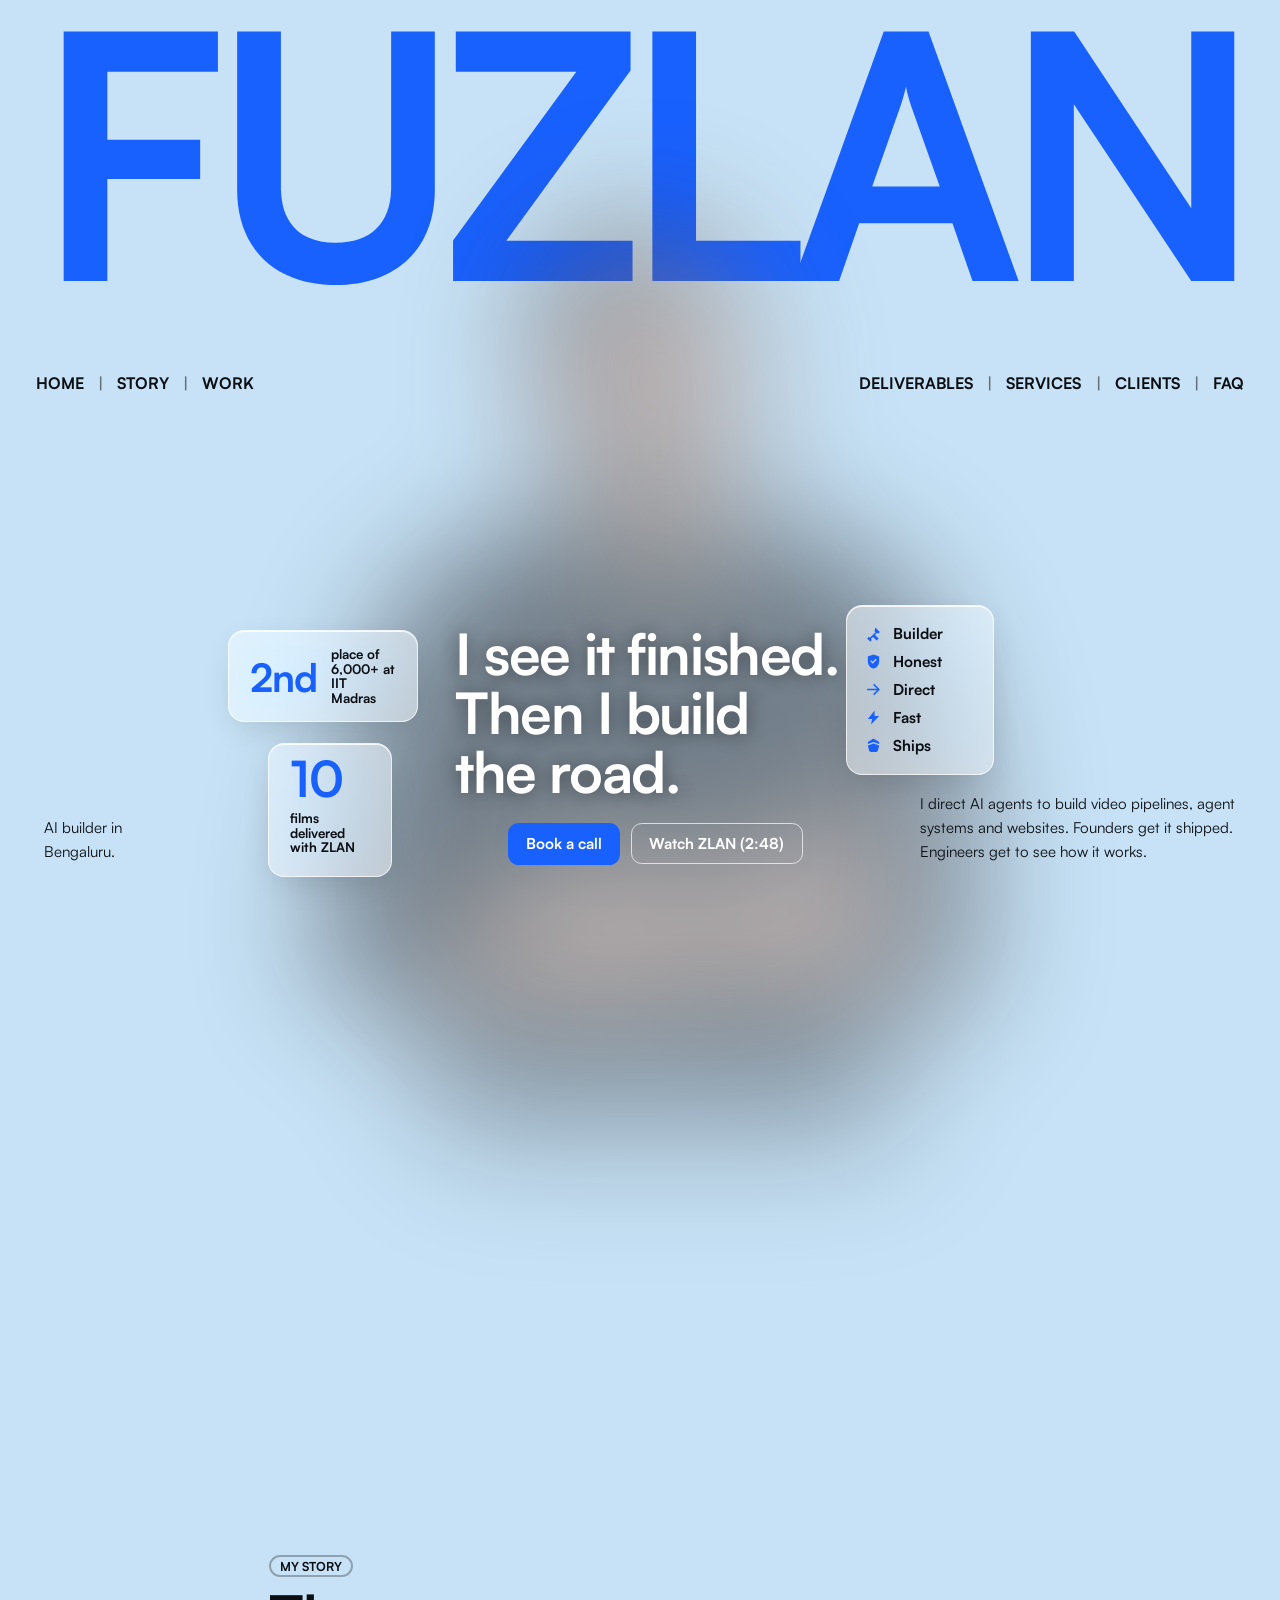
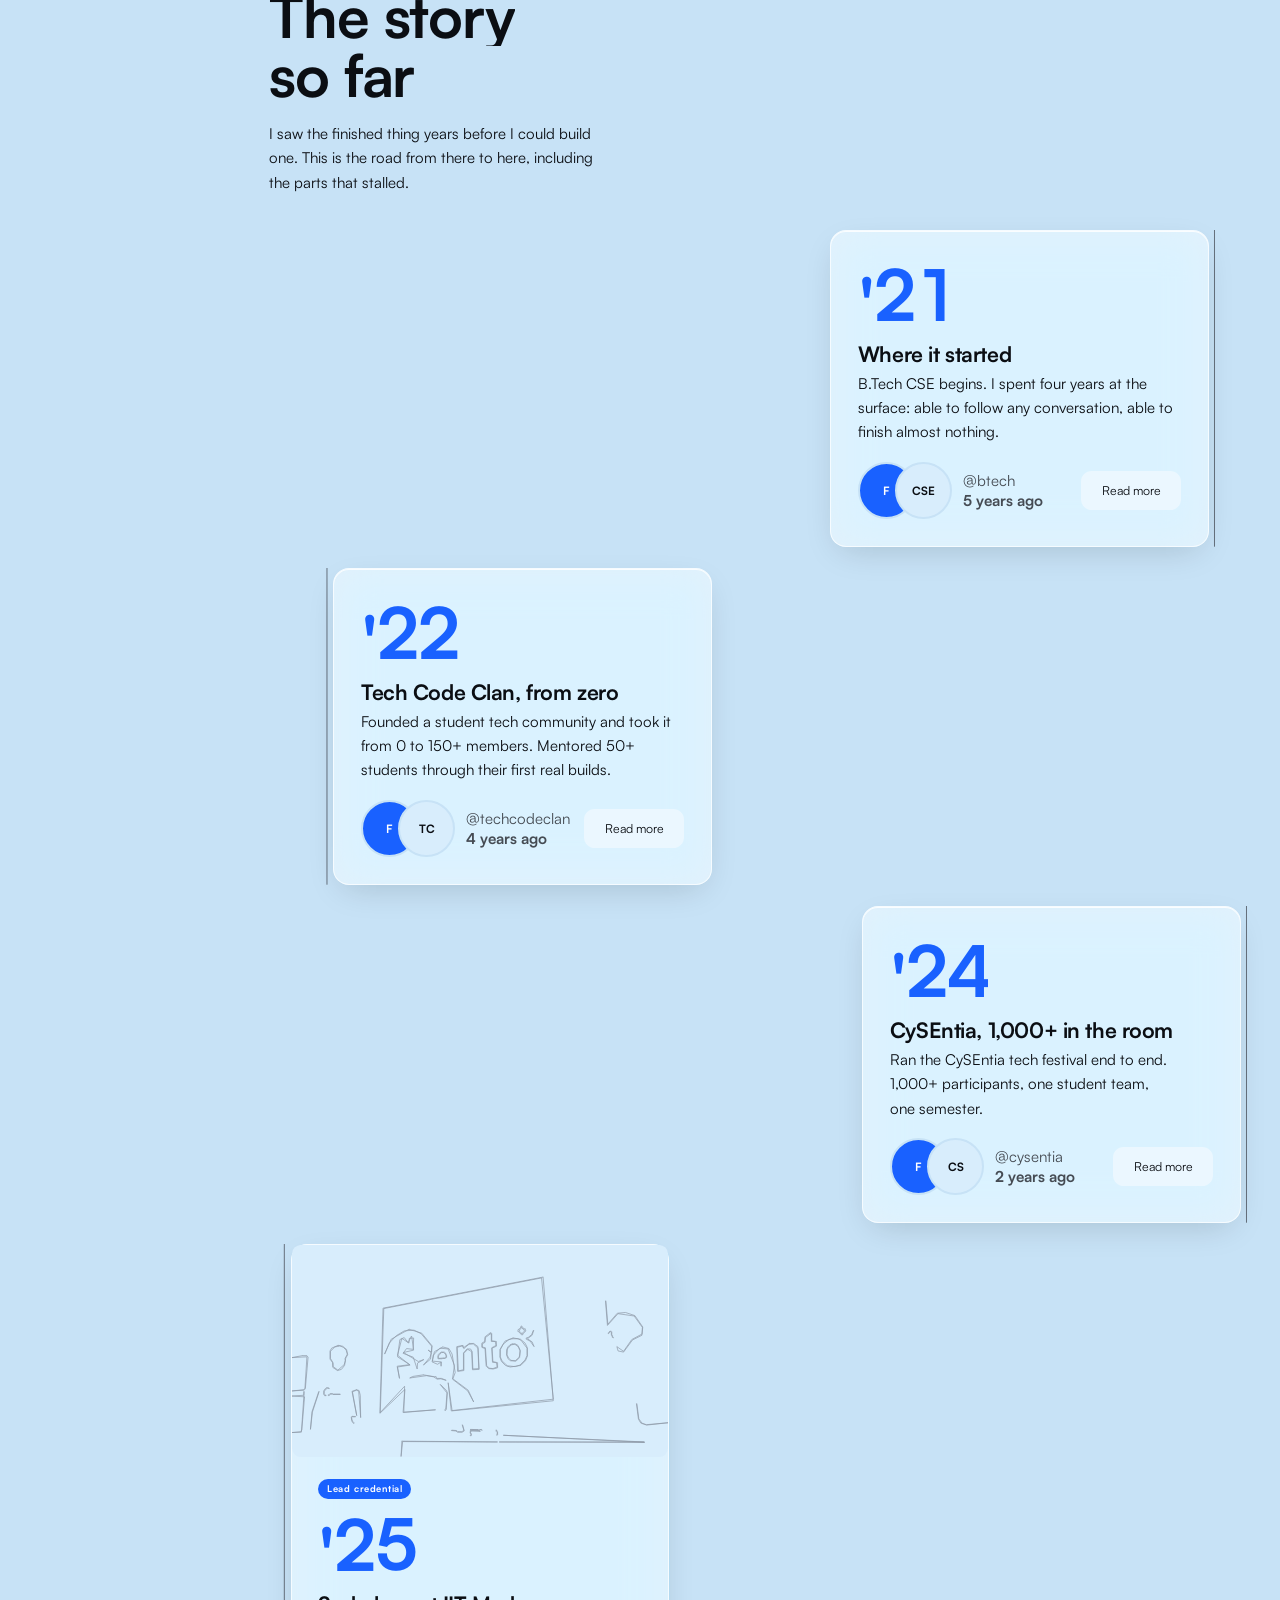
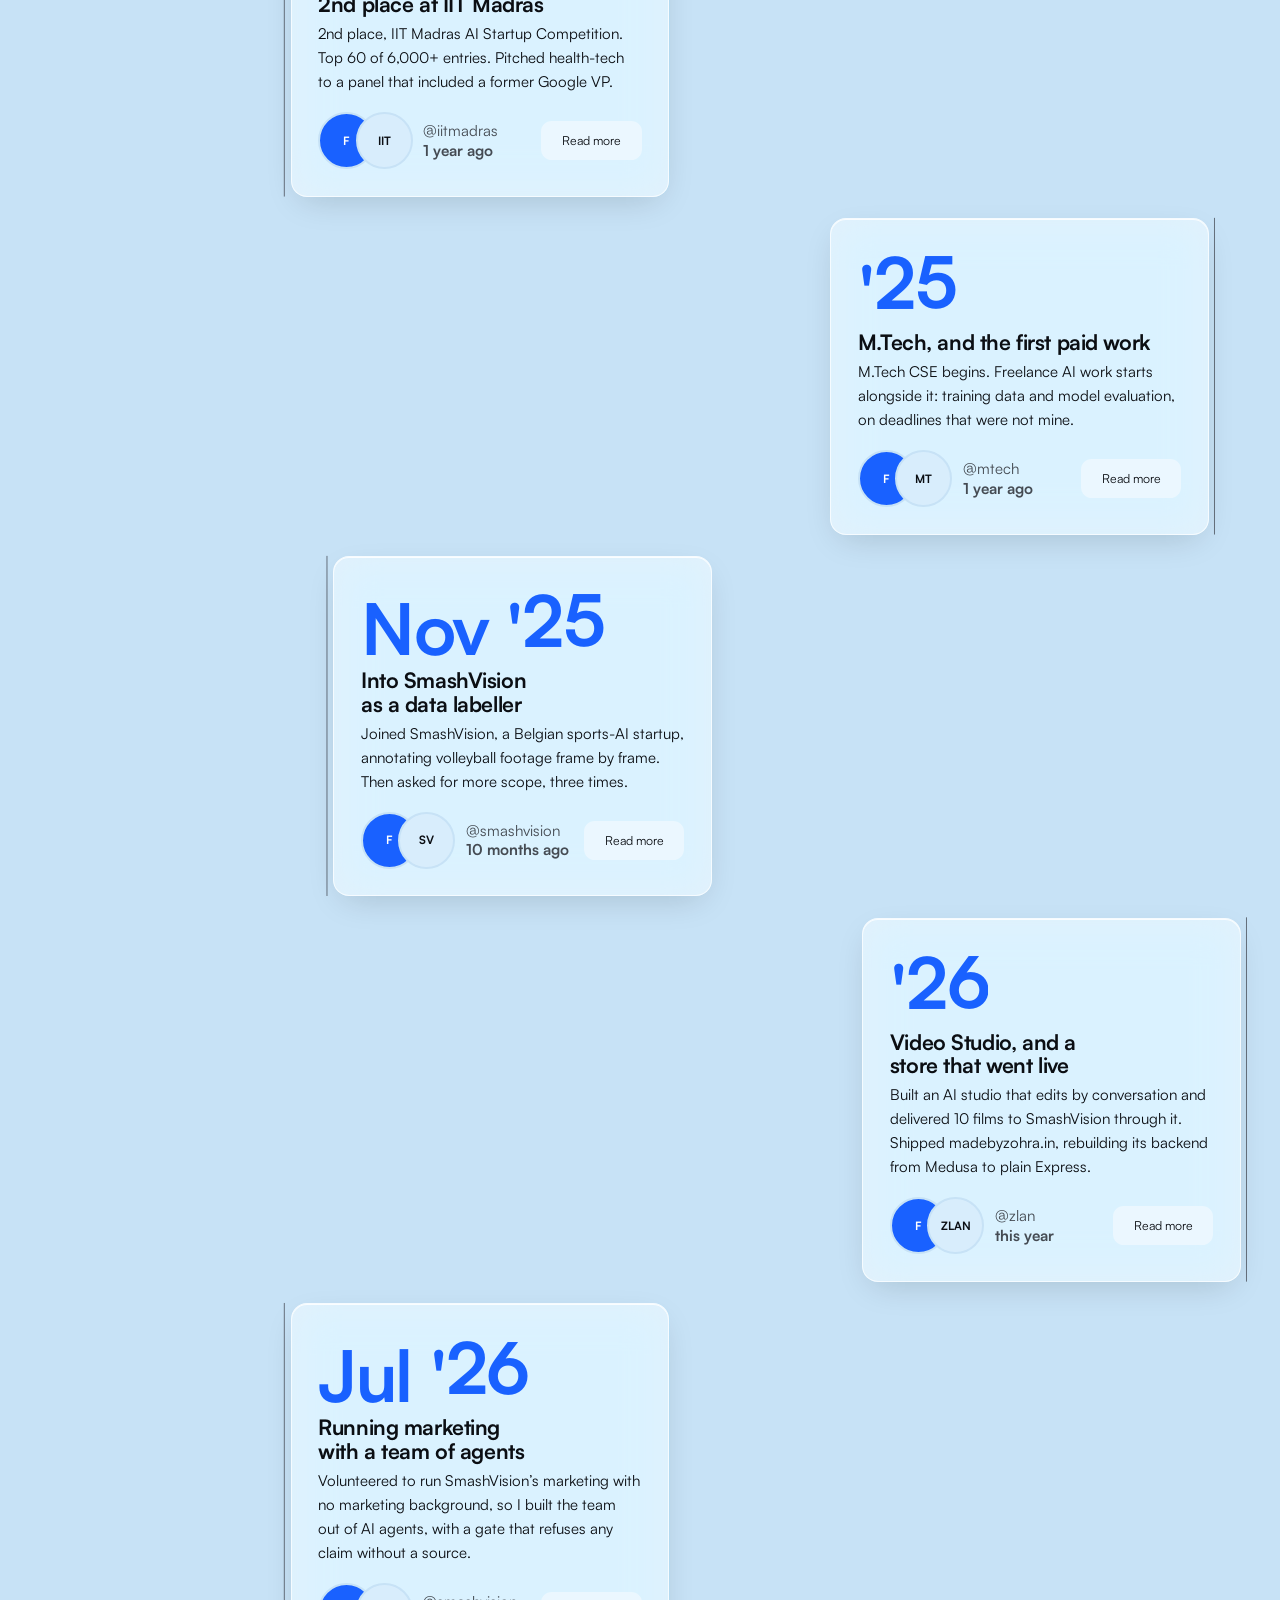
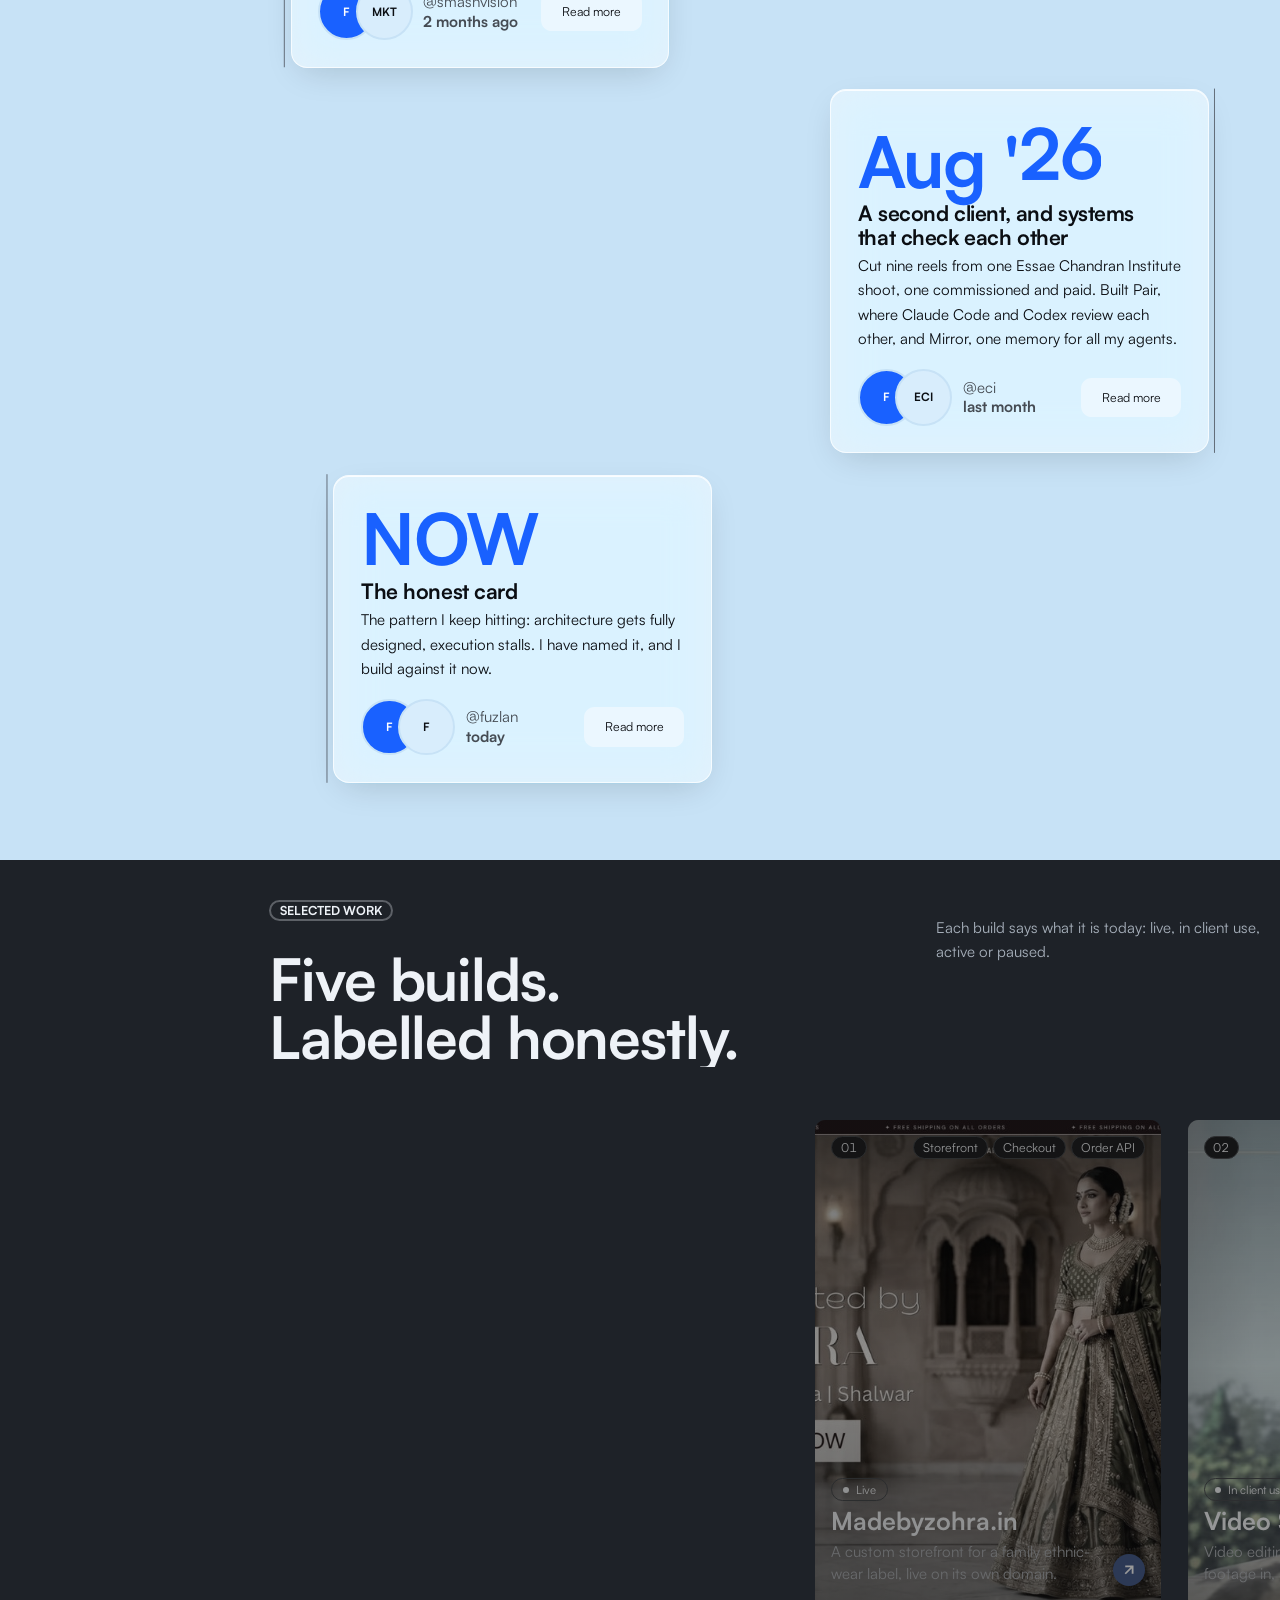
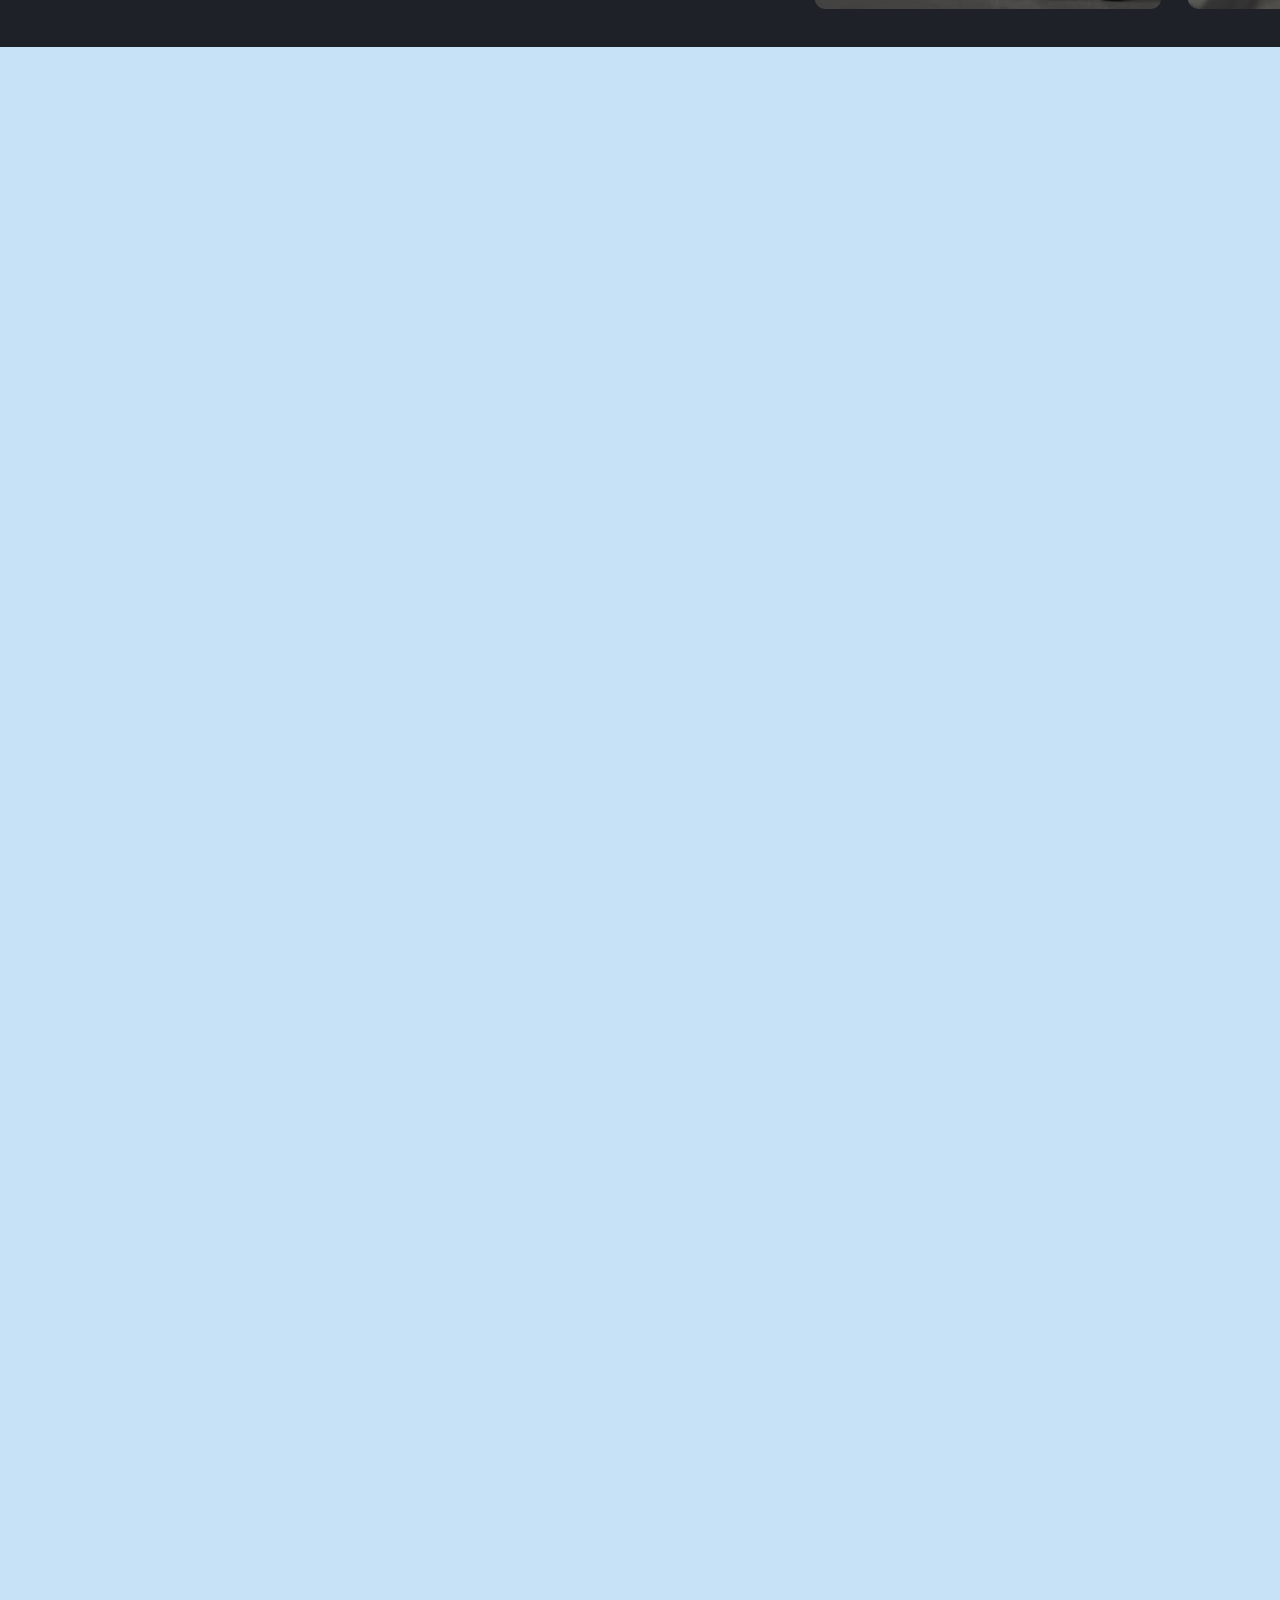
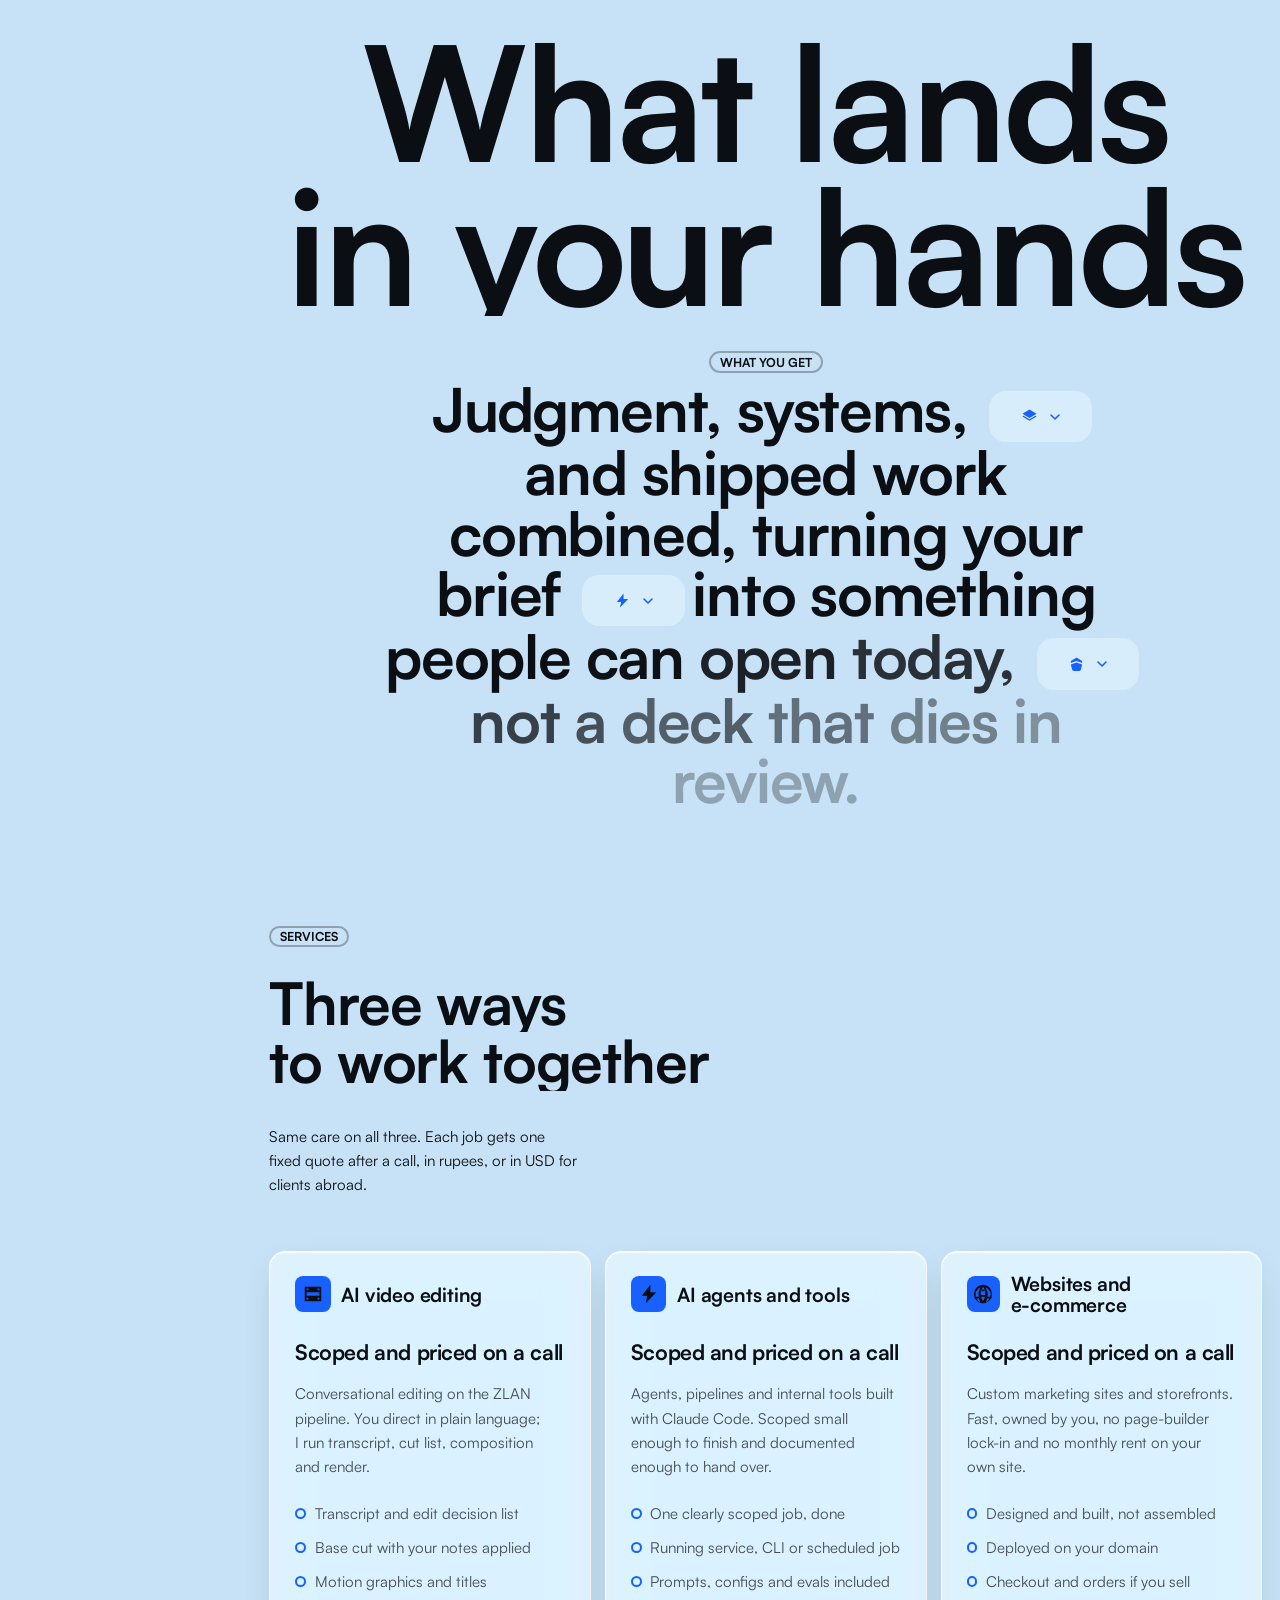
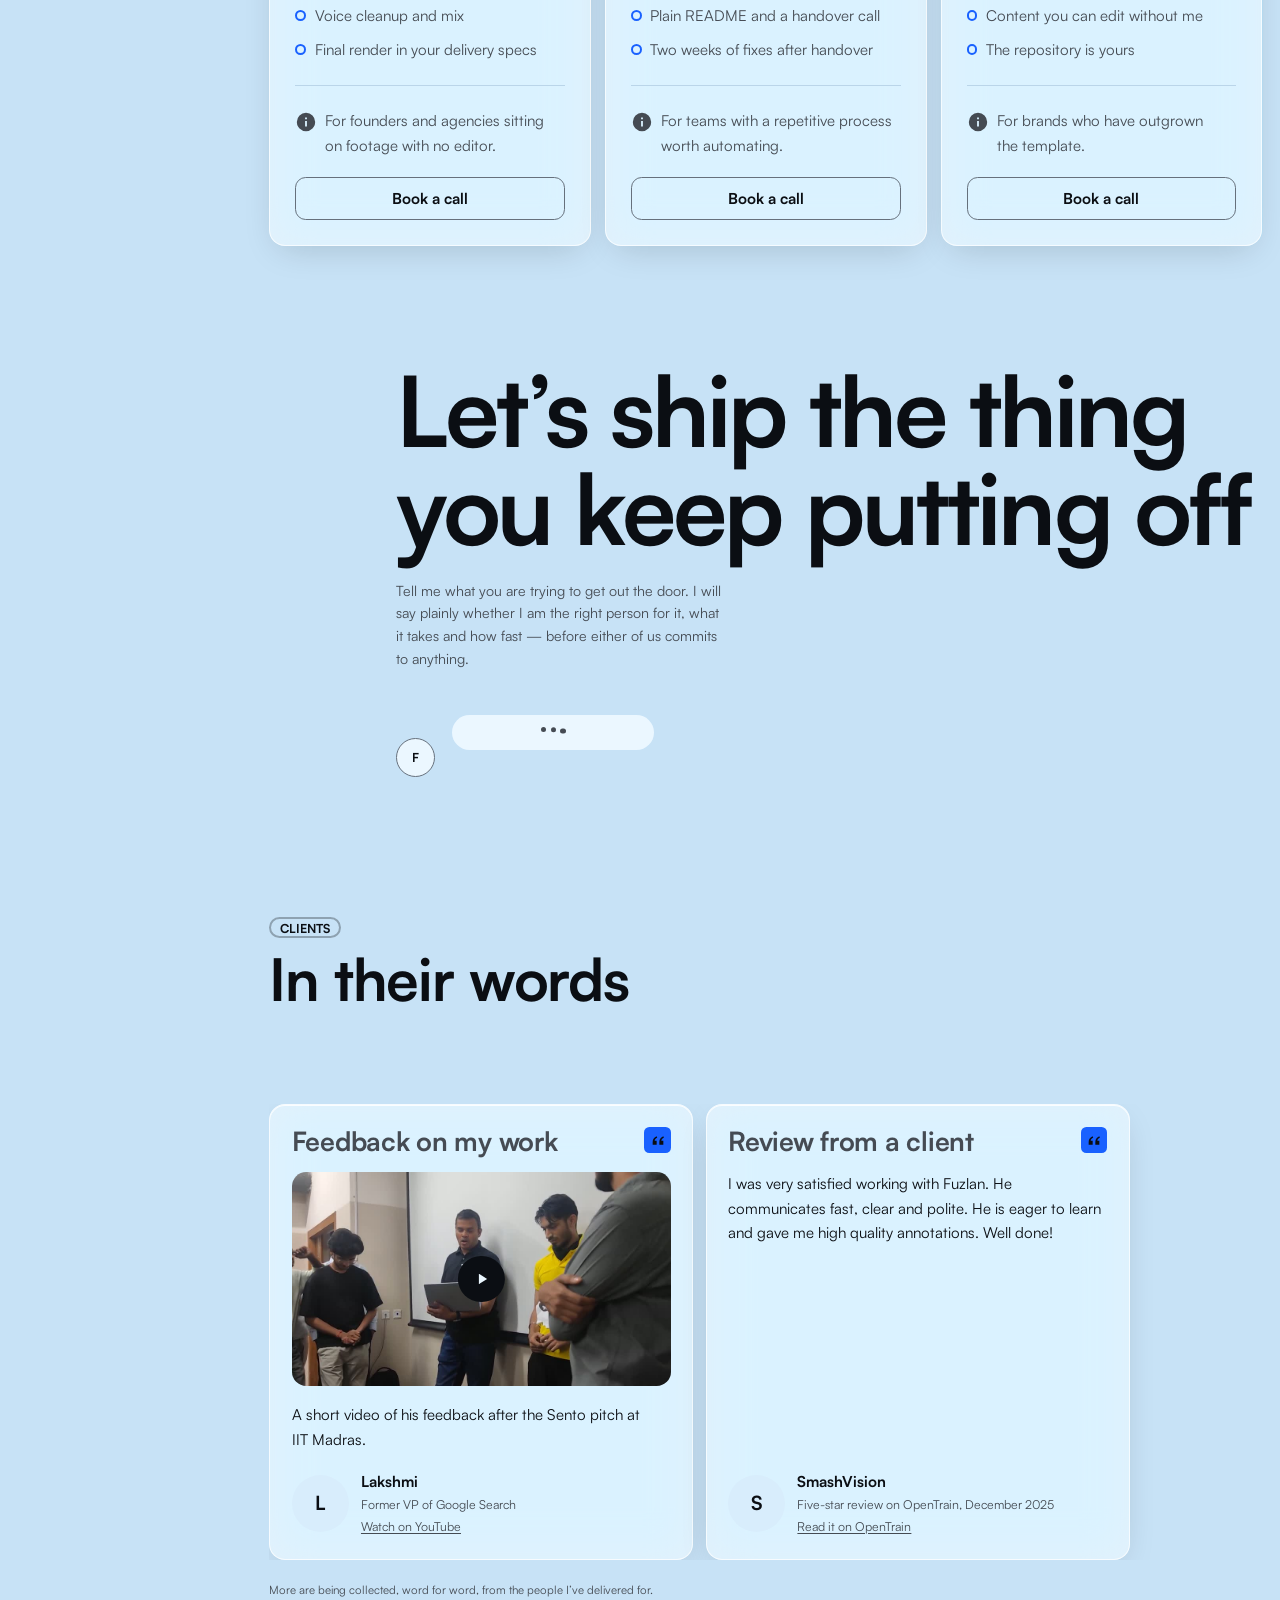
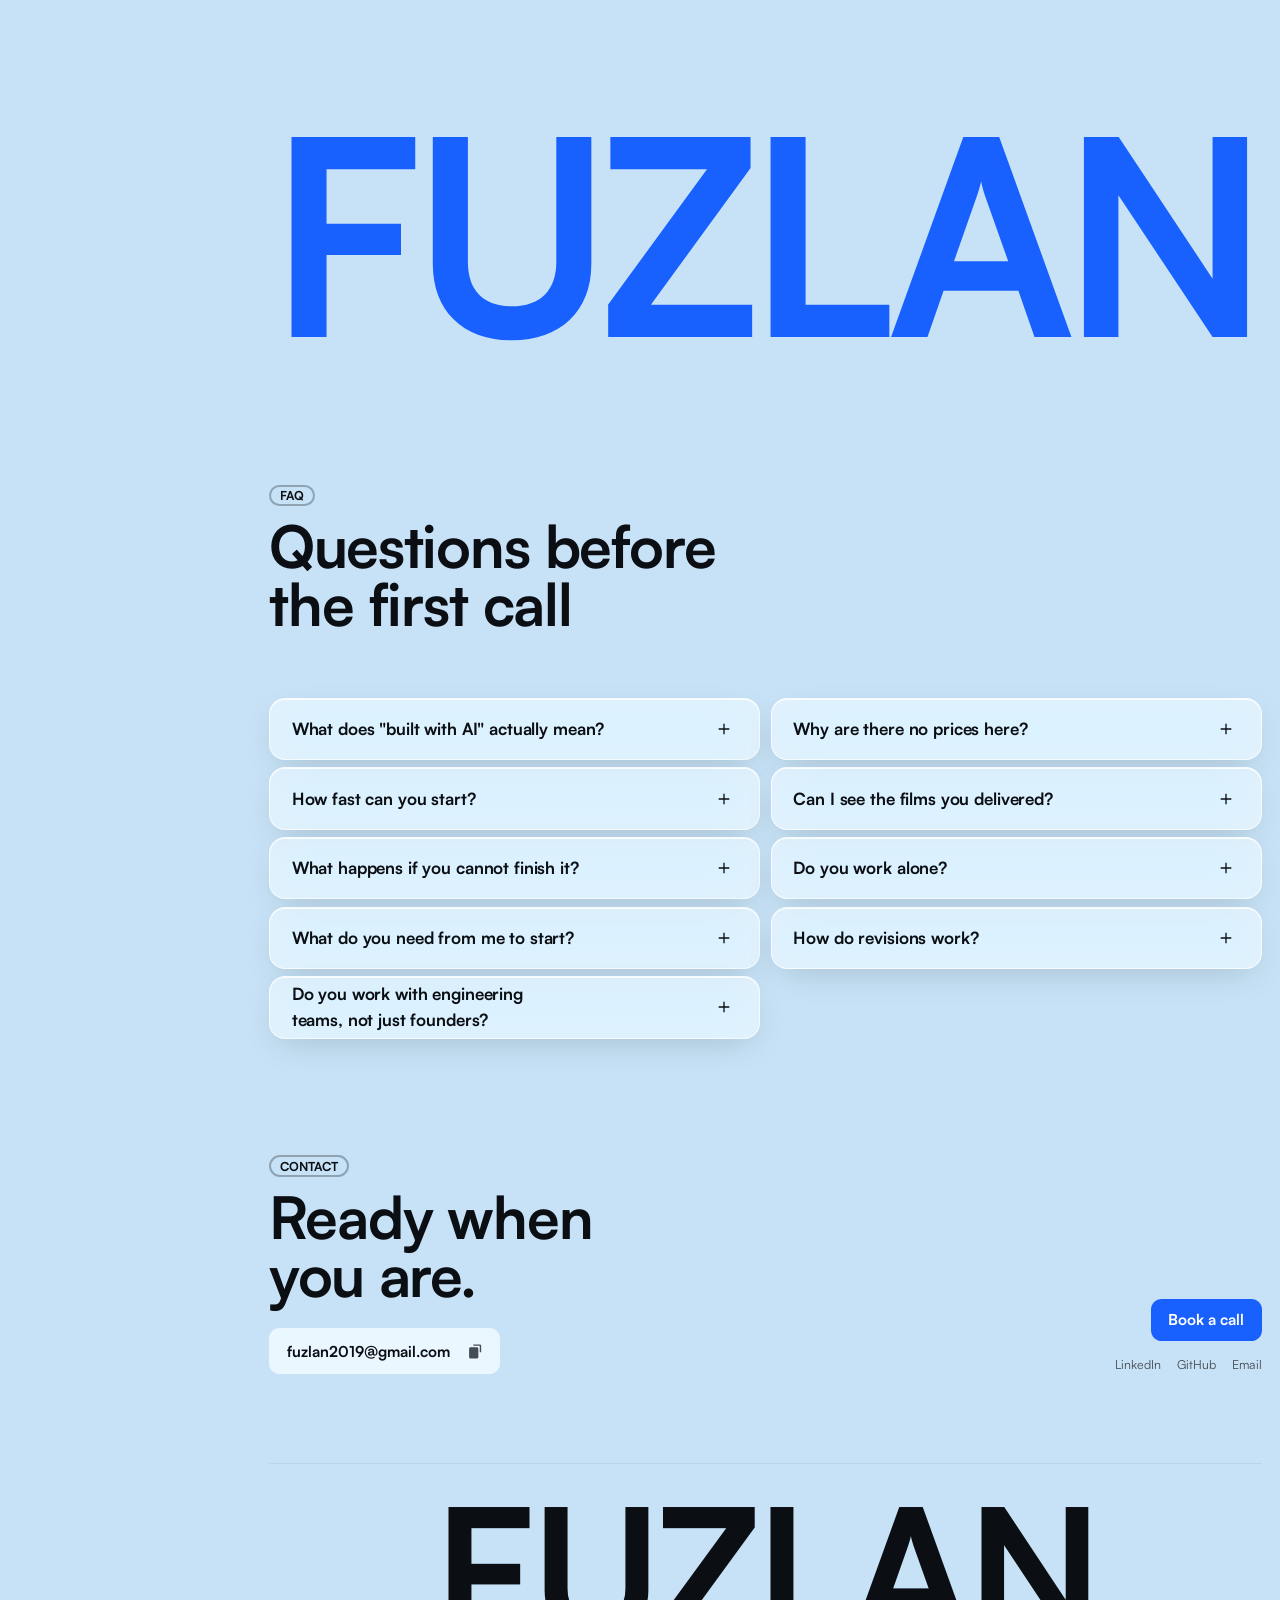
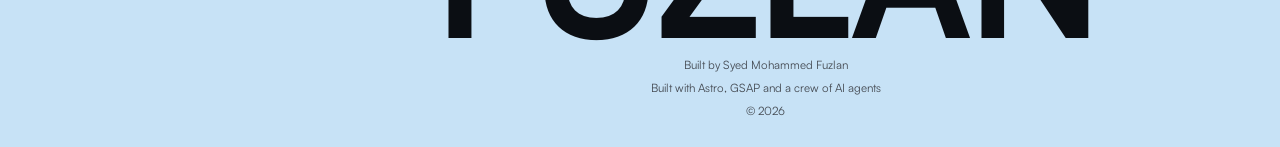
==== commit 630af93d: "Publish portfolio build (from portfolio-v2@1cf1c91) Co-Authored-By: Claude Opus 5.5 <noreply@anthrop" ====
--- a/index.html
+++ b/index.html
@@ -1,4 +1,11 @@
-<!DOCTYPE html><html lang="en"><head><meta charset="utf-8"><meta name="viewport" content="width=device-width, initial-scale=1"><title>Fuzlan, AI builder: video pipelines, agent systems and websites</title><meta name="description" content="I direct AI agents to build video pipelines, agent systems and websites. Ten films delivered, a live storefront, and the systems behind them."><link rel="canonical" href="https://syedfuzlan.github.io/"><link rel="icon" href="/favicon.svg" type="image/svg+xml"><link rel="icon" href="/favicon.ico" sizes="32x32"><meta property="og:type" content="website"><meta property="og:title" content="Fuzlan, AI builder: video pipelines, agent systems and websites"><meta property="og:description" content="I direct AI agents to build video pipelines, agent systems and websites. Ten films delivered, a live storefront, and the systems behind them."><meta property="og:url" content="https://syedfuzlan.github.io/"><meta property="og:image" content="https://syedfuzlan.github.io/og.png"><meta property="og:image:width" content="1200"><meta property="og:image:height" content="630"><meta property="og:image:alt" content="FUZLAN. I direct AI agents to build video pipelines, agent systems and websites."><meta name="twitter:card" content="summary_large_image"><meta name="twitter:image" content="https://syedfuzlan.github.io/og.png"><link rel="preload" as="font" type="font/woff2" crossorigin href="/fonts/satoshi/Satoshi-Regular.woff2"><link rel="preload" as="font" type="font/woff2" crossorigin href="/fonts/satoshi/Satoshi-Bold.woff2"><noscript><style>
+<!DOCTYPE html><html lang="en"><head><meta charset="utf-8"><meta name="viewport" content="width=device-width, initial-scale=1"><script>
+      // A reload always starts at the top, with the opening played again: the browser
+      // must not restore the old scroll position or jump to a #section left in the URL.
+      if ('scrollRestoration' in history) history.scrollRestoration = 'manual';
+      if (location.hash) history.replaceState(null, '', location.pathname + location.search);
+      window.scrollTo(0, 0);
+      addEventListener('pageshow', (e) => { if (e.persisted) location.reload(); });
+    </script><title>Fuzlan, AI builder: video pipelines, agent systems and websites</title><meta name="description" content="I direct AI agents to build video pipelines, agent systems and websites. Ten films delivered, a live storefront, and the systems behind them."><link rel="canonical" href="https://syedfuzlan.github.io/"><link rel="icon" href="/favicon.svg" type="image/svg+xml"><link rel="icon" href="/favicon.ico" sizes="32x32"><meta property="og:type" content="website"><meta property="og:title" content="Fuzlan, AI builder: video pipelines, agent systems and websites"><meta property="og:description" content="I direct AI agents to build video pipelines, agent systems and websites. Ten films delivered, a live storefront, and the systems behind them."><meta property="og:url" content="https://syedfuzlan.github.io/"><meta property="og:image" content="https://syedfuzlan.github.io/og.png"><meta property="og:image:width" content="1200"><meta property="og:image:height" content="630"><meta property="og:image:alt" content="FUZLAN. I direct AI agents to build video pipelines, agent systems and websites."><meta name="twitter:card" content="summary_large_image"><meta name="twitter:image" content="https://syedfuzlan.github.io/og.png"><link rel="preload" as="font" type="font/woff2" crossorigin href="/fonts/satoshi/Satoshi-Regular.woff2"><link rel="preload" as="font" type="font/woff2" crossorigin href="/fonts/satoshi/Satoshi-Bold.woff2"><noscript><style>
         .rv, [data-preload], .wordmark, .hero__nav, .figure, [data-eyebrow], [data-heading-split], [data-chat-msg] { opacity: 1 !important; transform: none !important; }
         .rail__inner { visibility: visible !important; }
         .fillline .w { color: var(--text); }
@@ -218,4 +225,4 @@
 <path pathLength="1" d="M182.0,37.0 L183.0,36.0 L184.0,37.0 L184.0,51.0 L183.0,52.0 L182.0,51.0 L182.0,38.0"/>
 <path pathLength="1" d="M542.0,548.0 L538.0,554.0 L538.0,559.0 L541.0,560.0 L541.0,559.0 L539.0,556.0 L542.0,554.0 L541.0,552.0 L543.0,551.0 L543.0,548.0"/>
 </svg>
-<img class="sk__photo" src="/img/store-home.jpg" alt="The madebyzohra.in home page." width="1000" height="625" loading="lazy" decoding="async"></div></div></div><div class="pcard__overlay"><div class="pcard__top"><span class="pcard__num">01</span><ul class="pcard__tags"><li>Storefront</li><li>Checkout</li><li>Order API</li></ul></div><div class="pcard__bottom"><span class="pcard__status"><i class="pcard__status-dot" aria-hidden="true"></i>Live</span><div class="pcard__row"><div class="pcard__info"><h3 class="pcard__name">Madebyzohra.in</h3><p class="pcard__logline">A custom storefront for a family ethnic-wear label, live on its own domain.</p></div><a class="pcard__arrow" href="https://madebyzohra.in" target="_blank" rel="noopener" aria-label="Open Madebyzohra.in"><svg class width="18" height="18" viewBox="0 0 24 24" fill="currentColor" aria-hidden="true" focusable="false"><path d="M7 6h11v11h-2.4V10L7.8 17.8 6.2 16.2 14 8.4H7Z"></path></svg></a></div></div></div></article><article class="pcard" data-card><div class="pcard__media"><div class="pcard__media-inner"><video class="pcard__video" data-video data-mp4="/video/zlan-demo.mp4" data-webm="/video/zlan-demo.webm" poster="/video/zlan-demo-poster.jpg" muted loop playsinline preload="none" aria-hidden="true"></video></div></div><div class="pcard__overlay"><div class="pcard__top"><span class="pcard__num">02</span><ul class="pcard__tags"><li>Transcribe</li><li>Edit list</li><li>Approve cuts</li></ul></div><div class="pcard__bottom"><span class="pcard__status"><i class="pcard__status-dot" aria-hidden="true"></i>In client use</span><div class="pcard__row"><div class="pcard__info"><h3 class="pcard__name">Video Studio</h3><p class="pcard__logline">Video editing by conversation. Raw footage in, a finished film out, human-approved.</p></div><a class="pcard__arrow" href="https://www.youtube.com/watch?v=uwUm25BOGa8" target="_blank" rel="noopener" aria-label="Open Video Studio"><svg class width="18" height="18" viewBox="0 0 24 24" fill="currentColor" aria-hidden="true" focusable="false"><path d="M7 6h11v11h-2.4V10L7.8 17.8 6.2 16.2 14 8.4H7Z"></path></svg></a></div></div></div></article><article class="pcard" data-card><div class="pcard__media pcard__media--title"><div class="pcard__media-inner"><div class="pcard__slate"><p class="pcard__slate-name">AI Marketing War Room</p><p class="pcard__slate-logline">Marketing operations where no claim ships without a source.</p></div></div></div><div class="pcard__overlay"><div class="pcard__top"><span class="pcard__num">03</span><ul class="pcard__tags"><li>Evidence</li><li>Prediction</li><li>Authority</li></ul></div><div class="pcard__bottom"><span class="pcard__status"><i class="pcard__status-dot" aria-hidden="true"></i>Active</span></div></div></article><article class="pcard" data-card><div class="pcard__media pcard__media--title"><div class="pcard__media-inner"><div class="pcard__slate"><p class="pcard__slate-name">Pair</p><p class="pcard__slate-logline">Claude Code and Codex as one team. One writes, the other reviews, both sign off.</p></div></div></div><div class="pcard__overlay"><div class="pcard__top"><span class="pcard__num">04</span><ul class="pcard__tags"><li>Task</li><li>Contract</li><li>Route</li></ul></div><div class="pcard__bottom"><span class="pcard__status" data-paused="true"><i class="pcard__status-dot" aria-hidden="true"></i>Paused</span></div></div></article><article class="pcard" data-card><div class="pcard__media pcard__media--title"><div class="pcard__media-inner"><div class="pcard__slate"><p class="pcard__slate-name">Mirror</p><p class="pcard__slate-logline">One memory for all my AI agents. They propose; only I approve what becomes true.</p></div></div></div><div class="pcard__overlay"><div class="pcard__top"><span class="pcard__num">05</span><ul class="pcard__tags"><li>Observe</li><li>Propose</li><li>Review</li></ul></div><div class="pcard__bottom"><span class="pcard__status"><i class="pcard__status-dot" aria-hidden="true"></i>Runs every session</span></div></div></article></div></div></section><section class="sec wyg" id="what-you-get"><h2 class="wyg__big" data-heading-split>What lands<br>in your hands</h2><span class="eyebrow" data-eyebrow>What you get</span><p class="fillline"><span class="w">Judgment,</span> <span class="w">systems,</span> <span class="chip-anchor" data-chip-wrap><span class="chip-card" data-chip-card><button type="button" class="chip-card__trigger" data-chip-trigger aria-expanded="false" aria-controls="chip-panel-2" aria-label="Show details: AI video editing"><span class="chip-card__icon" data-chip-icon><svg class width="17" height="17" viewBox="0 0 24 24" fill="currentColor" aria-hidden="true" focusable="false"><path d="M12 2 2 8l10 6 10-6Zm-8.3 9L2 12l10 6 10-6-1.7-1-8.3 5Z"></path></svg></span><svg class="chip-card__caret" data-chip-caret viewBox="0 0 10 6" width="10" height="6" aria-hidden="true"><path d="M1 1l4 4 4-4" fill="none" stroke="currentColor" stroke-width="1.6" stroke-linecap="round" stroke-linejoin="round"></path></svg></button><span class="chip-card__body" id="chip-panel-2" data-chip-body><span class="chip-card__body-inner"><span class="chip-card__title" role="heading" aria-level="3">AI video editing</span><span class="chip-card__desc">Finished renders in your delivery specs. The transcript and edit decision list.</span></span></span></span></span><span class="w">and</span> <span class="w">shipped</span> <span class="w">work</span> <span class="w">combined,</span> <span class="w">turning</span> <span class="w">your</span> <span class="w">brief</span> <span class="chip-anchor" data-chip-wrap><span class="chip-card" data-chip-card><button type="button" class="chip-card__trigger" data-chip-trigger aria-expanded="false" aria-controls="chip-panel-10" aria-label="Show details: AI agents and tools"><span class="chip-card__icon" data-chip-icon><svg class width="17" height="17" viewBox="0 0 24 24" fill="currentColor" aria-hidden="true" focusable="false"><path d="M13.5 2 4 14h6l-1.5 8L20 10h-6.5Z"></path></svg></span><svg class="chip-card__caret" data-chip-caret viewBox="0 0 10 6" width="10" height="6" aria-hidden="true"><path d="M1 1l4 4 4-4" fill="none" stroke="currentColor" stroke-width="1.6" stroke-linecap="round" stroke-linejoin="round"></path></svg></button><span class="chip-card__body" id="chip-panel-10" data-chip-body><span class="chip-card__body-inner"><span class="chip-card__title" role="heading" aria-level="3">AI agents and tools</span><span class="chip-card__desc">A running service, CLI or scheduled job. Prompts, configs and evals, not a black box.</span></span></span></span></span><span class="w">into</span> <span class="w">something</span> <span class="w">people</span> <span class="w">can</span> <span class="w">open</span> <span class="w">today,</span> <span class="chip-anchor" data-chip-wrap><span class="chip-card" data-chip-card><button type="button" class="chip-card__trigger" data-chip-trigger aria-expanded="false" aria-controls="chip-panel-17" aria-label="Show details: Websites and e-commerce"><span class="chip-card__icon" data-chip-icon><svg class width="17" height="17" viewBox="0 0 24 24" fill="currentColor" aria-hidden="true" focusable="false"><path d="M12 2 4 7v3l8-3 8 3V7Zm-8 10 8-3 8 3-1.6 6.2A3 3 0 0 1 15.5 21h-7a3 3 0 0 1-2.9-2.2Z"></path></svg></span><svg class="chip-card__caret" data-chip-caret viewBox="0 0 10 6" width="10" height="6" aria-hidden="true"><path d="M1 1l4 4 4-4" fill="none" stroke="currentColor" stroke-width="1.6" stroke-linecap="round" stroke-linejoin="round"></path></svg></button><span class="chip-card__body" id="chip-panel-17" data-chip-body><span class="chip-card__body-inner"><span class="chip-card__title" role="heading" aria-level="3">Websites and e-commerce</span><span class="chip-card__desc">A built site on your domain, not a template. The repository, yours to keep.</span></span></span></span></span><span class="w">not</span> <span class="w">a</span> <span class="w">deck</span> <span class="w">that</span> <span class="w">dies</span> <span class="w">in</span> <span class="w">review.</span> </p><div class="wyg__scrim" data-chip-scrim></div></section><section class="sec svc" id="services"><div class="svc__head"><span class="eyebrow" data-eyebrow>Services</span><h2 class="h-sec" data-heading-split>Three ways<br>to work together</h2><p class="lede rv">Same care on all three. Each job gets one fixed quote after a call, in rupees, or in USD for clients abroad.</p></div><div class="svc__grid" data-reveal-group><div class="svc__col"><div class="svc__name"><span class="icon-sq-y"><svg class width="22" height="22" viewBox="0 0 24 24" fill="currentColor" aria-hidden="true" focusable="false"><path d="M3 4h18v16H3Zm2 2v2h2V6Zm12 0v2h2V6ZM5 10v4h14v-4Zm0 6v2h2v-2Zm12 0v2h2v-2Z"></path></svg></span><h3>AI video editing</h3></div><p class="svc__price"><b>Scoped and priced on a call</b></p><p class="svc__body">Conversational editing on the ZLAN pipeline. You direct in plain language; I run transcript, cut list, composition and render.</p><ul class="svc__items"><li><span class="dot-ring" aria-hidden="true"></span>Transcript and edit decision list</li><li><span class="dot-ring" aria-hidden="true"></span>Base cut with your notes applied</li><li><span class="dot-ring" aria-hidden="true"></span>Motion graphics and titles</li><li><span class="dot-ring" aria-hidden="true"></span>Voice cleanup and mix</li><li><span class="dot-ring" aria-hidden="true"></span>Final render in your delivery specs</li></ul><p class="svc__note"><svg class width="22" height="22" viewBox="0 0 24 24" fill="currentColor" aria-hidden="true" focusable="false"><path d="M12 2a10 10 0 1 0 0 20 10 10 0 0 0 0-20Zm-1 5h2v2h-2Zm0 4h2v6h-2Z"></path></svg>For founders and agencies sitting on footage with no editor.</p><a class="btn btn--ghost btn--wide" href="https://cal.com/fuzlan-syed-tqcm4u/30min" target="_blank" rel="noopener">Book a call</a></div><div class="svc__col"><div class="svc__name"><span class="icon-sq-y"><svg class width="22" height="22" viewBox="0 0 24 24" fill="currentColor" aria-hidden="true" focusable="false"><path d="M13.5 2 4 14h6l-1.5 8L20 10h-6.5Z"></path></svg></span><h3>AI agents and tools</h3></div><p class="svc__price"><b>Scoped and priced on a call</b></p><p class="svc__body">Agents, pipelines and internal tools built with Claude Code. Scoped small enough to finish and documented enough to hand over.</p><ul class="svc__items"><li><span class="dot-ring" aria-hidden="true"></span>One clearly scoped job, done</li><li><span class="dot-ring" aria-hidden="true"></span>Running service, CLI or scheduled job</li><li><span class="dot-ring" aria-hidden="true"></span>Prompts, configs and evals included</li><li><span class="dot-ring" aria-hidden="true"></span>Plain README and a handover call</li><li><span class="dot-ring" aria-hidden="true"></span>Two weeks of fixes after handover</li></ul><p class="svc__note"><svg class width="22" height="22" viewBox="0 0 24 24" fill="currentColor" aria-hidden="true" focusable="false"><path d="M12 2a10 10 0 1 0 0 20 10 10 0 0 0 0-20Zm-1 5h2v2h-2Zm0 4h2v6h-2Z"></path></svg>For teams with a repetitive process worth automating.</p><a class="btn btn--ghost btn--wide" href="https://cal.com/fuzlan-syed-tqcm4u/30min" target="_blank" rel="noopener">Book a call</a></div><div class="svc__col"><div class="svc__name"><span class="icon-sq-y"><svg class width="22" height="22" viewBox="0 0 24 24" fill="currentColor" aria-hidden="true" focusable="false"><path d="M12 2a10 10 0 1 0 0 20 10 10 0 0 0 0-20Zm6.9 7h-2.6a15 15 0 0 0-1.4-4.3A8 8 0 0 1 18.9 9ZM12 4.2c.7 1 1.5 2.6 1.9 4.8h-3.8c.4-2.2 1.2-3.8 1.9-4.8ZM4.3 15A8 8 0 0 1 4 12a8 8 0 0 1 .3-3h3a20 20 0 0 0 0 6Zm.8 2h2.6c.3 1.7.8 3.2 1.4 4.3A8 8 0 0 1 5.1 17Zm2.6-8H5.1a8 8 0 0 1 4-4.3A15 15 0 0 0 7.7 9ZM12 19.8c-.7-1-1.5-2.6-1.9-4.8h3.8c-.4 2.2-1.2 3.8-1.9 4.8Zm2.3-6.8H9.7a18 18 0 0 1 0-6h4.6a18 18 0 0 1 0 6Zm.6 8.3c.6-1.1 1.1-2.6 1.4-4.3h2.6a8 8 0 0 1-4 4.3Zm2-6.3a20 20 0 0 0 0-6h3a8 8 0 0 1 0 6Z"></path></svg></span><h3>Websites and e-commerce</h3></div><p class="svc__price"><b>Scoped and priced on a call</b></p><p class="svc__body">Custom marketing sites and storefronts. Fast, owned by you, no page-builder lock-in and no monthly rent on your own site.</p><ul class="svc__items"><li><span class="dot-ring" aria-hidden="true"></span>Designed and built, not assembled</li><li><span class="dot-ring" aria-hidden="true"></span>Deployed on your domain</li><li><span class="dot-ring" aria-hidden="true"></span>Checkout and orders if you sell</li><li><span class="dot-ring" aria-hidden="true"></span>Content you can edit without me</li><li><span class="dot-ring" aria-hidden="true"></span>The repository is yours</li></ul><p class="svc__note"><svg class width="22" height="22" viewBox="0 0 24 24" fill="currentColor" aria-hidden="true" focusable="false"><path d="M12 2a10 10 0 1 0 0 20 10 10 0 0 0 0-20Zm-1 5h2v2h-2Zm0 4h2v6h-2Z"></path></svg>For brands who have outgrown the template.</p><a class="btn btn--ghost btn--wide" href="https://cal.com/fuzlan-syed-tqcm4u/30min" target="_blank" rel="noopener">Book a call</a></div></div></section><section class="sec band"><div class="rv"><h2 class="band__title">Let&rsquo;s ship the thing<br>you keep putting off</h2><p>Tell me what you are trying to get out the door. I will say plainly whether I am the right person for it, what it takes and how fast &mdash; before either of us commits to anything.</p><div class="band__cta"><span class="avatar" aria-hidden="true">F</span><div class="band__stack"><div class="chat-slot"><span class="chat-dots" aria-hidden="true"><i></i><i></i><i></i></span><span class="pill-note" data-chat-msg>Have something in mind?</span></div><div class="chat-slot"><span class="chat-dots" aria-hidden="true"><i></i><i></i><i></i></span><a class="btn" data-button-hover data-chat-msg href="https://cal.com/fuzlan-syed-tqcm4u/30min" target="_blank" rel="noopener">Let&rsquo;s talk</a></div></div></div></div></section><section class="sec tst" id="clients"><div class="tst__head"><div class="tst__head-text"><span class="eyebrow" data-eyebrow>Clients</span><h2 class="h-sec" data-heading-split>In their words</h2></div><div class="tst__pager" data-pager hidden></div></div><div class="tst__row" data-row role="region" aria-label="Client testimonials" tabindex="0"><article class="tst__card tst__card--video rv" data-slide><div class="tst__card-head"><h3 class="tst__title">Feedback on my work</h3><span class="tst__quote" aria-hidden="true"><svg class width="16" height="16" viewBox="0 0 24 24" fill="currentColor" aria-hidden="true" focusable="false"><path d="M4 15c0-4 2.3-7.2 6-8.5l.8 2C8.5 9.4 7.2 11 7 13h3v6H4Zm10 0c0-4 2.3-7.2 6-8.5l.8 2c-2.3.9-3.6 2.5-3.8 4.5h3v6h-6Z"></path></svg></span></div><a class="tst__frame" href="https://www.youtube.com/watch?v=Vgbr1plq6VU" target="_blank" rel="noopener" aria-label="Watch: feedback on my work, on YouTube"><img src="/img/lakshmi-feedback.jpg" alt="Lakshmi reading feedback from a laptop, with Fuzlan standing beside him." width="960" height="540" loading="lazy"><span class="tst__play" aria-hidden="true"><svg width="18" height="18" viewBox="0 0 24 24" fill="currentColor"><path d="M8 5v14l11-7Z"></path></svg></span></a><p class="tst__desc">A short video of his feedback after the Sento pitch at IIT Madras.</p><div class="tst__footer"><span class="tst__avatar" aria-hidden="true">L</span><div class="tst__id"><p class="tst__name">Lakshmi</p><p class="tst__role">Former VP of Google Search</p><a class="tst__link" href="https://www.youtube.com/watch?v=Vgbr1plq6VU" target="_blank" rel="noopener">Watch on YouTube</a></div></div></article><article class="tst__card rv" data-slide><div class="tst__card-head"><h3 class="tst__title">Review from a client</h3><span class="tst__quote" aria-hidden="true"><svg class width="16" height="16" viewBox="0 0 24 24" fill="currentColor" aria-hidden="true" focusable="false"><path d="M4 15c0-4 2.3-7.2 6-8.5l.8 2C8.5 9.4 7.2 11 7 13h3v6H4Zm10 0c0-4 2.3-7.2 6-8.5l.8 2c-2.3.9-3.6 2.5-3.8 4.5h3v6h-6Z"></path></svg></span></div><blockquote class="tst__desc"><p>I was very satisfied working with Fuzlan. He communicates fast, clear and polite. He is eager to learn and gave me high quality annotations. Well done!</p></blockquote><div class="tst__footer"><span class="tst__avatar" aria-hidden="true">S</span><div class="tst__id"><p class="tst__name">SmashVision</p><p class="tst__role">Five-star review on OpenTrain, December 2025</p><a class="tst__link" href="https://app.opentrain.ai/labeler-profile/fuzlan-s#reviews" target="_blank" rel="noopener">Read it on OpenTrain</a></div></div></article></div><p class="tst__note rv">More are being collected, word for word, from the people I&rsquo;ve delivered for.</p><div class="tst__drag" data-drag aria-hidden="true"><span class="tst__drag-arrow tst__drag-arrow--l">◂</span><span class="tst__drag-label">Drag</span><span class="tst__drag-arrow tst__drag-arrow--r">▸</span></div></section><section class="sec faq" id="faq"><p class="faq__word rv" aria-hidden="true">FUZLAN</p><div class="faq__head rv"><span class="eyebrow">FAQ</span><h2 class="h-sec">Questions before<br>the first call</h2></div><div class="faq__grid"><div class="faq__item rv" data-open="false"><button class="faq__q" type="button" data-toggle aria-expanded="false" aria-controls="fa-0"><span>What does &quot;built with AI&quot; actually mean?</span><span class="faq__icon"><svg class width="16" height="16" viewBox="0 0 24 24" fill="currentColor" aria-hidden="true" focusable="false"><path d="M11 4h2v7h7v2h-7v7h-2v-7H4v-2h7Z"></path></svg></span></button><div class="faq__a" id="fa-0"><p>I use Claude Code and pipelines I have built to move faster. You get code and files you own, not prompt output pasted into a document. It ships under my name and I can explain every part of it.</p></div></div><div class="faq__item rv" data-open="false"><button class="faq__q" type="button" data-toggle aria-expanded="false" aria-controls="fa-1"><span>Why are there no prices here?</span><span class="faq__icon"><svg class width="16" height="16" viewBox="0 0 24 24" fill="currentColor" aria-hidden="true" focusable="false"><path d="M11 4h2v7h7v2h-7v7h-2v-7H4v-2h7Z"></path></svg></span></button><div class="faq__a" id="fa-1"><p>Because the honest number depends on the scope. After one 30-minute call you get a single fixed quote, in rupees, or in USD if you are abroad. It is agreed before any work starts and only changes if the scope does.</p></div></div><div class="faq__item rv" data-open="false"><button class="faq__q" type="button" data-toggle aria-expanded="false" aria-controls="fa-2"><span>How fast can you start?</span><span class="faq__icon"><svg class width="16" height="16" viewBox="0 0 24 24" fill="currentColor" aria-hidden="true" focusable="false"><path d="M11 4h2v7h7v2h-7v7h-2v-7H4v-2h7Z"></path></svg></span></button><div class="faq__a" id="fa-2"><p>Usually within a week. I take a small number of projects at a time so the one in front of me actually moves.</p></div></div><div class="faq__item rv" data-open="false"><button class="faq__q" type="button" data-toggle aria-expanded="false" aria-controls="fa-3"><span>Can I see the films you delivered?</span><span class="faq__icon"><svg class width="16" height="16" viewBox="0 0 24 24" fill="currentColor" aria-hidden="true" focusable="false"><path d="M11 4h2v7h7v2h-7v7h-2v-7H4v-2h7Z"></path></svg></span></button><div class="faq__a" id="fa-3"><p>Yes. SmashVision’s recent reels are public on their Instagram, and the ZLAN film is on YouTube; both are linked in the Work section. Footage that isn’t public stays with the people who paid for it.</p></div></div><div class="faq__item rv" data-open="false"><button class="faq__q" type="button" data-toggle aria-expanded="false" aria-controls="fa-4"><span>What happens if you cannot finish it?</span><span class="faq__icon"><svg class width="16" height="16" viewBox="0 0 24 24" fill="currentColor" aria-hidden="true" focusable="false"><path d="M11 4h2v7h7v2h-7v7h-2v-7H4v-2h7Z"></path></svg></span></button><div class="faq__a" id="fa-4"><p>I say so early and you do not pay for the part that did not land. I have stalled on my own projects before. The fix I use now is small scope and a hard date, and that is how I will scope yours.</p></div></div><div class="faq__item rv" data-open="false"><button class="faq__q" type="button" data-toggle aria-expanded="false" aria-controls="fa-5"><span>Do you work alone?</span><span class="faq__icon"><svg class width="16" height="16" viewBox="0 0 24 24" fill="currentColor" aria-hidden="true" focusable="false"><path d="M11 4h2v7h7v2h-7v7h-2v-7H4v-2h7Z"></path></svg></span></button><div class="faq__a" id="fa-5"><p>Yes. You talk to the person building it, every time. There is no account manager between you and the work.</p></div></div><div class="faq__item rv" data-open="false"><button class="faq__q" type="button" data-toggle aria-expanded="false" aria-controls="fa-6"><span>What do you need from me to start?</span><span class="faq__icon"><svg class width="16" height="16" viewBox="0 0 24 24" fill="currentColor" aria-hidden="true" focusable="false"><path d="M11 4h2v7h7v2h-7v7h-2v-7H4v-2h7Z"></path></svg></span></button><div class="faq__a" id="fa-6"><p>The footage, the brief or the repository, whichever applies, plus one person who can make decisions. That is it. <a class="faq__mail" href="mailto:fuzlan2019@gmail.com?subject=Starting%20a%20project">Send me a short brief</a>.</p></div></div><div class="faq__item rv" data-open="false"><button class="faq__q" type="button" data-toggle aria-expanded="false" aria-controls="fa-7"><span>How do revisions work?</span><span class="faq__icon"><svg class width="16" height="16" viewBox="0 0 24 24" fill="currentColor" aria-hidden="true" focusable="false"><path d="M11 4h2v7h7v2h-7v7h-2v-7H4v-2h7Z"></path></svg></span></button><div class="faq__a" id="fa-7"><p>One full revision pass is included in every project, plus small fixes for two weeks after handover. Anything beyond that we scope together.</p></div></div><div class="faq__item rv" data-open="false"><button class="faq__q" type="button" data-toggle aria-expanded="false" aria-controls="fa-8"><span>Do you work with engineering teams, not just founders?</span><span class="faq__icon"><svg class width="16" height="16" viewBox="0 0 24 24" fill="currentColor" aria-hidden="true" focusable="false"><path d="M11 4h2v7h7v2h-7v7h-2v-7H4v-2h7Z"></path></svg></span></button><div class="faq__a" id="fa-8"><p>Yes. I can plug into an existing codebase, work to your review process, and hand over everything with a README. The Work section shows how each of my builds is put together.</p></div></div></div></section><section class="sec sec--last" id="contact"><div class="contact rv"><div><span class="eyebrow">Contact</span><h2 class="h-sec">Ready when<br>you are.</h2><div class="contact__mail"><span>fuzlan2019@gmail.com</span><button class="copy-btn" data-copy="fuzlan2019@gmail.com" type="button"><svg class width="17" height="17" viewBox="0 0 24 24" fill="currentColor" aria-hidden="true" focusable="false"><path d="M9 2h9a2 2 0 0 1 2 2v9h-2V4H9Zm-4 4h9a2 2 0 0 1 2 2v12a2 2 0 0 1-2 2H5a2 2 0 0 1-2-2V8a2 2 0 0 1 2-2Z"></path></svg><span class="sr">Copy email address</span></button></div></div><div class="contact__actions"><a class="btn" data-button-hover href="https://cal.com/fuzlan-syed-tqcm4u/30min" target="_blank" rel="noopener">Book a call</a><nav class="contact__socials" aria-label="Elsewhere"><a href="https://linkedin.com/in/syedfuzlan" rel="me noopener" target="_blank">LinkedIn</a><a href="https://github.com/SyedFuzlan" rel="me noopener" target="_blank">GitHub</a><a href="mailto:fuzlan2019@gmail.com" rel="me noopener" target="_blank">Email</a></nav></div></div><footer class="footer" data-footer><p class="footer__logo" data-trail-zone aria-hidden="true">FUZLAN</p><div class="footer__trail" data-trail aria-hidden="true"></div><p>Built by Syed Mohammed Fuzlan</p><p>Built with Astro, GSAP and a crew of AI agents</p><p>&copy; 2026</p></footer></section></main></div><script type="module" src="/_astro/Layout.astro_astro_type_script_index_0_lang.CyDi7qBM.js"></script><script type="module">var e=[...document.querySelectorAll(`[data-nav]`)],t=t=>e.forEach(e=>e.setAttribute(`aria-current`,String(e.dataset.nav===t))),n=[...document.querySelectorAll(`header[id], main section[id]`)],r=new IntersectionObserver(e=>{let n=e.filter(e=>e.isIntersecting).sort((e,t)=>t.intersectionRatio-e.intersectionRatio)[0];n&&t(n.target.id)},{rootMargin:`-45% 0px -45% 0px`,threshold:0});n.forEach(e=>r.observe(e));var i=document.querySelector(`.rail__inner`),a=[...document.querySelectorAll(`[data-theme="dark"]`)];if(i&&a.length){let e=!1,t=[...i.querySelectorAll(`.rail__card`)],n=()=>{e=!1;let n=a.map(e=>e.getBoundingClientRect());t.forEach(e=>{let t=e.getBoundingClientRect(),r=t.top+t.height/2;e.classList.toggle(`rail--dark`,n.some(e=>e.top<r&&e.bottom>r))})};addEventListener(`scroll`,()=>{e||(e=!0,requestAnimationFrame(n))},{passive:!0}),n()}document.querySelectorAll(`[data-copy]`).forEach(e=>{let t=e.querySelector(`.sr`),n=e.querySelector(`.copy-btn__tip`);e.addEventListener(`click`,async()=>{try{await navigator.clipboard.writeText(e.dataset.copy||``),e.dataset.copied=`true`,t&&(t.textContent=`Email address copied`),n&&(n.textContent=`Email copied`),setTimeout(()=>{e.dataset.copied=`false`,t&&(t.textContent=`Copy email address`),n&&(n.textContent=`Copy email`)},1800)}catch{}})}),document.querySelectorAll(`[data-toggle]`).forEach(e=>{let t=e.closest(`[data-open]`);t&&e.addEventListener(`click`,()=>{let n=t.dataset.open!==`true`;t.dataset.open=String(n),e.setAttribute(`aria-expanded`,String(n))})});var o=document.querySelector(`.mbar`);o?.querySelector(`.mbar__menu`)?.addEventListener(`click`,()=>{let e=o.dataset.open!==`true`;o.dataset.open=String(e),o.querySelector(`.mbar__menu`)?.setAttribute(`aria-expanded`,String(e))}),o?.querySelectorAll(`.msheet a`).forEach(e=>e.addEventListener(`click`,()=>{o.dataset.open=`false`}));</script></body></html>+<img class="sk__photo" src="/img/store-home.jpg" alt="The madebyzohra.in home page." width="1000" height="625" loading="lazy" decoding="async"></div></div></div><div class="pcard__overlay"><div class="pcard__top"><span class="pcard__num">01</span><ul class="pcard__tags"><li>Storefront</li><li>Checkout</li><li>Order API</li></ul></div><div class="pcard__bottom"><span class="pcard__status"><i class="pcard__status-dot" aria-hidden="true"></i>Live</span><div class="pcard__row"><div class="pcard__info"><h3 class="pcard__name">Madebyzohra.in</h3><p class="pcard__logline">A custom storefront for a family ethnic-wear label, live on its own domain.</p></div><a class="pcard__arrow" href="https://madebyzohra.in" target="_blank" rel="noopener" aria-label="Open Madebyzohra.in"><svg class width="18" height="18" viewBox="0 0 24 24" fill="currentColor" aria-hidden="true" focusable="false"><path d="M7 6h11v11h-2.4V10L7.8 17.8 6.2 16.2 14 8.4H7Z"></path></svg></a></div></div></div></article><article class="pcard" data-card><div class="pcard__media"><div class="pcard__media-inner"><video class="pcard__video" data-video data-mp4="/video/zlan-demo.mp4" data-webm="/video/zlan-demo.webm" poster="/video/zlan-demo-poster.jpg" muted loop playsinline preload="none" aria-hidden="true"></video></div></div><div class="pcard__overlay"><div class="pcard__top"><span class="pcard__num">02</span><ul class="pcard__tags"><li>Transcribe</li><li>Edit list</li><li>Approve cuts</li></ul></div><div class="pcard__bottom"><span class="pcard__status"><i class="pcard__status-dot" aria-hidden="true"></i>In client use</span><div class="pcard__row"><div class="pcard__info"><h3 class="pcard__name">Video Studio</h3><p class="pcard__logline">Video editing by conversation. Raw footage in, a finished film out, human-approved.</p></div><a class="pcard__arrow" href="https://www.youtube.com/watch?v=uwUm25BOGa8" target="_blank" rel="noopener" aria-label="Open Video Studio"><svg class width="18" height="18" viewBox="0 0 24 24" fill="currentColor" aria-hidden="true" focusable="false"><path d="M7 6h11v11h-2.4V10L7.8 17.8 6.2 16.2 14 8.4H7Z"></path></svg></a></div></div></div></article><article class="pcard" data-card><div class="pcard__media pcard__media--title"><div class="pcard__media-inner"><div class="pcard__slate"><p class="pcard__slate-name">AI Marketing War Room</p><p class="pcard__slate-logline">Marketing operations where no claim ships without a source.</p></div></div></div><div class="pcard__overlay"><div class="pcard__top"><span class="pcard__num">03</span><ul class="pcard__tags"><li>Evidence</li><li>Prediction</li><li>Authority</li></ul></div><div class="pcard__bottom"><span class="pcard__status"><i class="pcard__status-dot" aria-hidden="true"></i>Active</span></div></div></article><article class="pcard" data-card><div class="pcard__media pcard__media--title"><div class="pcard__media-inner"><div class="pcard__slate"><p class="pcard__slate-name">Pair</p><p class="pcard__slate-logline">Claude Code and Codex as one team. One writes, the other reviews, both sign off.</p></div></div></div><div class="pcard__overlay"><div class="pcard__top"><span class="pcard__num">04</span><ul class="pcard__tags"><li>Task</li><li>Contract</li><li>Route</li></ul></div><div class="pcard__bottom"><span class="pcard__status" data-paused="true"><i class="pcard__status-dot" aria-hidden="true"></i>Paused</span></div></div></article><article class="pcard" data-card><div class="pcard__media pcard__media--title"><div class="pcard__media-inner"><div class="pcard__slate"><p class="pcard__slate-name">Mirror</p><p class="pcard__slate-logline">One memory for all my AI agents. They propose; only I approve what becomes true.</p></div></div></div><div class="pcard__overlay"><div class="pcard__top"><span class="pcard__num">05</span><ul class="pcard__tags"><li>Observe</li><li>Propose</li><li>Review</li></ul></div><div class="pcard__bottom"><span class="pcard__status"><i class="pcard__status-dot" aria-hidden="true"></i>Runs every session</span></div></div></article></div></div></section><section class="sec wyg" id="what-you-get"><h2 class="wyg__big" data-heading-split>What lands<br>in your hands</h2><span class="eyebrow" data-eyebrow>What you get</span><p class="fillline"><span class="w">Judgment,</span> <span class="w">systems,</span> <span class="chip-anchor" data-chip-wrap><span class="chip-card" data-chip-card><button type="button" class="chip-card__trigger" data-chip-trigger aria-expanded="false" aria-controls="chip-panel-2" aria-label="Show details: AI video editing"><span class="chip-card__icon" data-chip-icon><svg class width="17" height="17" viewBox="0 0 24 24" fill="currentColor" aria-hidden="true" focusable="false"><path d="M12 2 2 8l10 6 10-6Zm-8.3 9L2 12l10 6 10-6-1.7-1-8.3 5Z"></path></svg></span><svg class="chip-card__caret" data-chip-caret viewBox="0 0 10 6" width="10" height="6" aria-hidden="true"><path d="M1 1l4 4 4-4" fill="none" stroke="currentColor" stroke-width="1.6" stroke-linecap="round" stroke-linejoin="round"></path></svg></button><span class="chip-card__body" id="chip-panel-2" data-chip-body><span class="chip-card__body-inner"><span class="chip-card__title" role="heading" aria-level="3">AI video editing</span><span class="chip-card__desc">Finished renders in your delivery specs. The transcript and edit decision list.</span></span></span></span></span><span class="w">and</span> <span class="w">shipped</span> <span class="w">work</span> <span class="w">combined,</span> <span class="w">turning</span> <span class="w">your</span> <span class="w">brief</span> <span class="chip-anchor" data-chip-wrap><span class="chip-card" data-chip-card><button type="button" class="chip-card__trigger" data-chip-trigger aria-expanded="false" aria-controls="chip-panel-10" aria-label="Show details: AI agents and tools"><span class="chip-card__icon" data-chip-icon><svg class width="17" height="17" viewBox="0 0 24 24" fill="currentColor" aria-hidden="true" focusable="false"><path d="M13.5 2 4 14h6l-1.5 8L20 10h-6.5Z"></path></svg></span><svg class="chip-card__caret" data-chip-caret viewBox="0 0 10 6" width="10" height="6" aria-hidden="true"><path d="M1 1l4 4 4-4" fill="none" stroke="currentColor" stroke-width="1.6" stroke-linecap="round" stroke-linejoin="round"></path></svg></button><span class="chip-card__body" id="chip-panel-10" data-chip-body><span class="chip-card__body-inner"><span class="chip-card__title" role="heading" aria-level="3">AI agents and tools</span><span class="chip-card__desc">A running service, CLI or scheduled job. Prompts, configs and evals, not a black box.</span></span></span></span></span><span class="w">into</span> <span class="w">something</span> <span class="w">people</span> <span class="w">can</span> <span class="w">open</span> <span class="w">today,</span> <span class="chip-anchor" data-chip-wrap><span class="chip-card" data-chip-card><button type="button" class="chip-card__trigger" data-chip-trigger aria-expanded="false" aria-controls="chip-panel-17" aria-label="Show details: Websites and e-commerce"><span class="chip-card__icon" data-chip-icon><svg class width="17" height="17" viewBox="0 0 24 24" fill="currentColor" aria-hidden="true" focusable="false"><path d="M12 2 4 7v3l8-3 8 3V7Zm-8 10 8-3 8 3-1.6 6.2A3 3 0 0 1 15.5 21h-7a3 3 0 0 1-2.9-2.2Z"></path></svg></span><svg class="chip-card__caret" data-chip-caret viewBox="0 0 10 6" width="10" height="6" aria-hidden="true"><path d="M1 1l4 4 4-4" fill="none" stroke="currentColor" stroke-width="1.6" stroke-linecap="round" stroke-linejoin="round"></path></svg></button><span class="chip-card__body" id="chip-panel-17" data-chip-body><span class="chip-card__body-inner"><span class="chip-card__title" role="heading" aria-level="3">Websites and e-commerce</span><span class="chip-card__desc">A built site on your domain, not a template. The repository, yours to keep.</span></span></span></span></span><span class="w">not</span> <span class="w">a</span> <span class="w">deck</span> <span class="w">that</span> <span class="w">dies</span> <span class="w">in</span> <span class="w">review.</span> </p><div class="wyg__scrim" data-chip-scrim></div></section><section class="sec svc" id="services"><div class="svc__head"><span class="eyebrow" data-eyebrow>Services</span><h2 class="h-sec" data-heading-split>Three ways<br>to work together</h2><p class="lede rv">Same care on all three. Each job gets one fixed quote after a call, in rupees, or in USD for clients abroad.</p></div><div class="svc__grid" data-reveal-group><div class="svc__col"><div class="svc__name"><span class="icon-sq-y"><svg class width="22" height="22" viewBox="0 0 24 24" fill="currentColor" aria-hidden="true" focusable="false"><path d="M3 4h18v16H3Zm2 2v2h2V6Zm12 0v2h2V6ZM5 10v4h14v-4Zm0 6v2h2v-2Zm12 0v2h2v-2Z"></path></svg></span><h3>AI video editing</h3></div><p class="svc__price"><b>Scoped and priced on a call</b></p><p class="svc__body">Conversational editing on the ZLAN pipeline. You direct in plain language; I run transcript, cut list, composition and render.</p><ul class="svc__items"><li><span class="dot-ring" aria-hidden="true"></span>Transcript and edit decision list</li><li><span class="dot-ring" aria-hidden="true"></span>Base cut with your notes applied</li><li><span class="dot-ring" aria-hidden="true"></span>Motion graphics and titles</li><li><span class="dot-ring" aria-hidden="true"></span>Voice cleanup and mix</li><li><span class="dot-ring" aria-hidden="true"></span>Final render in your delivery specs</li></ul><p class="svc__note"><svg class width="22" height="22" viewBox="0 0 24 24" fill="currentColor" aria-hidden="true" focusable="false"><path d="M12 2a10 10 0 1 0 0 20 10 10 0 0 0 0-20Zm-1 5h2v2h-2Zm0 4h2v6h-2Z"></path></svg>For founders and agencies sitting on footage with no editor.</p><a class="btn btn--ghost btn--wide" href="https://cal.com/fuzlan-syed-tqcm4u/30min" target="_blank" rel="noopener">Book a call</a></div><div class="svc__col"><div class="svc__name"><span class="icon-sq-y"><svg class width="22" height="22" viewBox="0 0 24 24" fill="currentColor" aria-hidden="true" focusable="false"><path d="M13.5 2 4 14h6l-1.5 8L20 10h-6.5Z"></path></svg></span><h3>AI agents and tools</h3></div><p class="svc__price"><b>Scoped and priced on a call</b></p><p class="svc__body">Agents, pipelines and internal tools built with Claude Code. Scoped small enough to finish and documented enough to hand over.</p><ul class="svc__items"><li><span class="dot-ring" aria-hidden="true"></span>One clearly scoped job, done</li><li><span class="dot-ring" aria-hidden="true"></span>Running service, CLI or scheduled job</li><li><span class="dot-ring" aria-hidden="true"></span>Prompts, configs and evals included</li><li><span class="dot-ring" aria-hidden="true"></span>Plain README and a handover call</li><li><span class="dot-ring" aria-hidden="true"></span>Two weeks of fixes after handover</li></ul><p class="svc__note"><svg class width="22" height="22" viewBox="0 0 24 24" fill="currentColor" aria-hidden="true" focusable="false"><path d="M12 2a10 10 0 1 0 0 20 10 10 0 0 0 0-20Zm-1 5h2v2h-2Zm0 4h2v6h-2Z"></path></svg>For teams with a repetitive process worth automating.</p><a class="btn btn--ghost btn--wide" href="https://cal.com/fuzlan-syed-tqcm4u/30min" target="_blank" rel="noopener">Book a call</a></div><div class="svc__col"><div class="svc__name"><span class="icon-sq-y"><svg class width="22" height="22" viewBox="0 0 24 24" fill="currentColor" aria-hidden="true" focusable="false"><path d="M12 2a10 10 0 1 0 0 20 10 10 0 0 0 0-20Zm6.9 7h-2.6a15 15 0 0 0-1.4-4.3A8 8 0 0 1 18.9 9ZM12 4.2c.7 1 1.5 2.6 1.9 4.8h-3.8c.4-2.2 1.2-3.8 1.9-4.8ZM4.3 15A8 8 0 0 1 4 12a8 8 0 0 1 .3-3h3a20 20 0 0 0 0 6Zm.8 2h2.6c.3 1.7.8 3.2 1.4 4.3A8 8 0 0 1 5.1 17Zm2.6-8H5.1a8 8 0 0 1 4-4.3A15 15 0 0 0 7.7 9ZM12 19.8c-.7-1-1.5-2.6-1.9-4.8h3.8c-.4 2.2-1.2 3.8-1.9 4.8Zm2.3-6.8H9.7a18 18 0 0 1 0-6h4.6a18 18 0 0 1 0 6Zm.6 8.3c.6-1.1 1.1-2.6 1.4-4.3h2.6a8 8 0 0 1-4 4.3Zm2-6.3a20 20 0 0 0 0-6h3a8 8 0 0 1 0 6Z"></path></svg></span><h3>Websites and e-commerce</h3></div><p class="svc__price"><b>Scoped and priced on a call</b></p><p class="svc__body">Custom marketing sites and storefronts. Fast, owned by you, no page-builder lock-in and no monthly rent on your own site.</p><ul class="svc__items"><li><span class="dot-ring" aria-hidden="true"></span>Designed and built, not assembled</li><li><span class="dot-ring" aria-hidden="true"></span>Deployed on your domain</li><li><span class="dot-ring" aria-hidden="true"></span>Checkout and orders if you sell</li><li><span class="dot-ring" aria-hidden="true"></span>Content you can edit without me</li><li><span class="dot-ring" aria-hidden="true"></span>The repository is yours</li></ul><p class="svc__note"><svg class width="22" height="22" viewBox="0 0 24 24" fill="currentColor" aria-hidden="true" focusable="false"><path d="M12 2a10 10 0 1 0 0 20 10 10 0 0 0 0-20Zm-1 5h2v2h-2Zm0 4h2v6h-2Z"></path></svg>For brands who have outgrown the template.</p><a class="btn btn--ghost btn--wide" href="https://cal.com/fuzlan-syed-tqcm4u/30min" target="_blank" rel="noopener">Book a call</a></div></div></section><section class="sec band"><div class="rv"><h2 class="band__title">Let&rsquo;s ship the thing<br>you keep putting off</h2><p>Tell me what you are trying to get out the door. I will say plainly whether I am the right person for it, what it takes and how fast &mdash; before either of us commits to anything.</p><div class="band__cta"><span class="avatar" aria-hidden="true">F</span><div class="band__stack"><div class="chat-slot"><span class="chat-dots" aria-hidden="true"><i></i><i></i><i></i></span><span class="pill-note" data-chat-msg>Have something in mind?</span></div><div class="chat-slot"><span class="chat-dots" aria-hidden="true"><i></i><i></i><i></i></span><a class="btn" data-button-hover data-chat-msg href="https://cal.com/fuzlan-syed-tqcm4u/30min" target="_blank" rel="noopener">Let&rsquo;s talk</a></div></div></div></div></section><section class="sec tst" id="clients"><div class="tst__head"><div class="tst__head-text"><span class="eyebrow" data-eyebrow>Clients</span><h2 class="h-sec" data-heading-split>In their words</h2></div><div class="tst__pager" data-pager hidden></div></div><div class="tst__row" data-row role="region" aria-label="Client testimonials" tabindex="0"><article class="tst__card tst__card--video rv" data-slide><div class="tst__card-head"><h3 class="tst__title">Feedback on my work</h3><span class="tst__quote" aria-hidden="true"><svg class width="16" height="16" viewBox="0 0 24 24" fill="currentColor" aria-hidden="true" focusable="false"><path d="M4 15c0-4 2.3-7.2 6-8.5l.8 2C8.5 9.4 7.2 11 7 13h3v6H4Zm10 0c0-4 2.3-7.2 6-8.5l.8 2c-2.3.9-3.6 2.5-3.8 4.5h3v6h-6Z"></path></svg></span></div><a class="tst__frame" href="https://www.youtube.com/watch?v=Vgbr1plq6VU" target="_blank" rel="noopener" aria-label="Watch: feedback on my work, on YouTube"><img src="/img/lakshmi-feedback.jpg" alt="Lakshmi reading feedback from a laptop, with Fuzlan standing beside him." width="960" height="540" loading="lazy"><span class="tst__play" aria-hidden="true"><svg width="18" height="18" viewBox="0 0 24 24" fill="currentColor"><path d="M8 5v14l11-7Z"></path></svg></span></a><p class="tst__desc">A short video of his feedback after the Sento pitch at IIT Madras.</p><div class="tst__footer"><span class="tst__avatar" aria-hidden="true">L</span><div class="tst__id"><p class="tst__name">Lakshmi</p><p class="tst__role">Former VP of Google Search</p><a class="tst__link" href="https://www.youtube.com/watch?v=Vgbr1plq6VU" target="_blank" rel="noopener">Watch on YouTube</a></div></div></article><article class="tst__card rv" data-slide><div class="tst__card-head"><h3 class="tst__title">Review from a client</h3><span class="tst__quote" aria-hidden="true"><svg class width="16" height="16" viewBox="0 0 24 24" fill="currentColor" aria-hidden="true" focusable="false"><path d="M4 15c0-4 2.3-7.2 6-8.5l.8 2C8.5 9.4 7.2 11 7 13h3v6H4Zm10 0c0-4 2.3-7.2 6-8.5l.8 2c-2.3.9-3.6 2.5-3.8 4.5h3v6h-6Z"></path></svg></span></div><blockquote class="tst__desc"><p>I was very satisfied working with Fuzlan. He communicates fast, clear and polite. He is eager to learn and gave me high quality annotations. Well done!</p></blockquote><div class="tst__footer"><span class="tst__avatar" aria-hidden="true">S</span><div class="tst__id"><p class="tst__name">SmashVision</p><p class="tst__role">Five-star review on OpenTrain, December 2025</p><a class="tst__link" href="https://app.opentrain.ai/labeler-profile/fuzlan-s#reviews" target="_blank" rel="noopener">Read it on OpenTrain</a></div></div></article></div><p class="tst__note rv">More are being collected, word for word, from the people I&rsquo;ve delivered for.</p><div class="tst__drag" data-drag aria-hidden="true"><span class="tst__drag-arrow tst__drag-arrow--l">◂</span><span class="tst__drag-label">Drag</span><span class="tst__drag-arrow tst__drag-arrow--r">▸</span></div></section><section class="sec faq" id="faq"><p class="faq__word rv" aria-hidden="true">FUZLAN</p><div class="faq__head rv"><span class="eyebrow">FAQ</span><h2 class="h-sec">Questions before<br>the first call</h2></div><div class="faq__grid"><div class="faq__item rv" data-open="false"><button class="faq__q" type="button" data-toggle aria-expanded="false" aria-controls="fa-0"><span>What does &quot;built with AI&quot; actually mean?</span><span class="faq__icon"><svg class width="16" height="16" viewBox="0 0 24 24" fill="currentColor" aria-hidden="true" focusable="false"><path d="M11 4h2v7h7v2h-7v7h-2v-7H4v-2h7Z"></path></svg></span></button><div class="faq__a" id="fa-0"><p>I use Claude Code and pipelines I have built to move faster. You get code and files you own, not prompt output pasted into a document. It ships under my name and I can explain every part of it.</p></div></div><div class="faq__item rv" data-open="false"><button class="faq__q" type="button" data-toggle aria-expanded="false" aria-controls="fa-1"><span>Why are there no prices here?</span><span class="faq__icon"><svg class width="16" height="16" viewBox="0 0 24 24" fill="currentColor" aria-hidden="true" focusable="false"><path d="M11 4h2v7h7v2h-7v7h-2v-7H4v-2h7Z"></path></svg></span></button><div class="faq__a" id="fa-1"><p>Because the honest number depends on the scope. After one 30-minute call you get a single fixed quote, in rupees, or in USD if you are abroad. It is agreed before any work starts and only changes if the scope does.</p></div></div><div class="faq__item rv" data-open="false"><button class="faq__q" type="button" data-toggle aria-expanded="false" aria-controls="fa-2"><span>How fast can you start?</span><span class="faq__icon"><svg class width="16" height="16" viewBox="0 0 24 24" fill="currentColor" aria-hidden="true" focusable="false"><path d="M11 4h2v7h7v2h-7v7h-2v-7H4v-2h7Z"></path></svg></span></button><div class="faq__a" id="fa-2"><p>Usually within a week. I take a small number of projects at a time so the one in front of me actually moves.</p></div></div><div class="faq__item rv" data-open="false"><button class="faq__q" type="button" data-toggle aria-expanded="false" aria-controls="fa-3"><span>Can I see the films you delivered?</span><span class="faq__icon"><svg class width="16" height="16" viewBox="0 0 24 24" fill="currentColor" aria-hidden="true" focusable="false"><path d="M11 4h2v7h7v2h-7v7h-2v-7H4v-2h7Z"></path></svg></span></button><div class="faq__a" id="fa-3"><p>Yes. SmashVision’s recent reels are public on their Instagram, and the ZLAN film is on YouTube; both are linked in the Work section. Footage that isn’t public stays with the people who paid for it.</p></div></div><div class="faq__item rv" data-open="false"><button class="faq__q" type="button" data-toggle aria-expanded="false" aria-controls="fa-4"><span>What happens if you cannot finish it?</span><span class="faq__icon"><svg class width="16" height="16" viewBox="0 0 24 24" fill="currentColor" aria-hidden="true" focusable="false"><path d="M11 4h2v7h7v2h-7v7h-2v-7H4v-2h7Z"></path></svg></span></button><div class="faq__a" id="fa-4"><p>I say so early and you do not pay for the part that did not land. I have stalled on my own projects before. The fix I use now is small scope and a hard date, and that is how I will scope yours.</p></div></div><div class="faq__item rv" data-open="false"><button class="faq__q" type="button" data-toggle aria-expanded="false" aria-controls="fa-5"><span>Do you work alone?</span><span class="faq__icon"><svg class width="16" height="16" viewBox="0 0 24 24" fill="currentColor" aria-hidden="true" focusable="false"><path d="M11 4h2v7h7v2h-7v7h-2v-7H4v-2h7Z"></path></svg></span></button><div class="faq__a" id="fa-5"><p>Yes. You talk to the person building it, every time. There is no account manager between you and the work.</p></div></div><div class="faq__item rv" data-open="false"><button class="faq__q" type="button" data-toggle aria-expanded="false" aria-controls="fa-6"><span>What do you need from me to start?</span><span class="faq__icon"><svg class width="16" height="16" viewBox="0 0 24 24" fill="currentColor" aria-hidden="true" focusable="false"><path d="M11 4h2v7h7v2h-7v7h-2v-7H4v-2h7Z"></path></svg></span></button><div class="faq__a" id="fa-6"><p>The footage, the brief or the repository, whichever applies, plus one person who can make decisions. That is it. <a class="faq__mail" href="mailto:fuzlan2019@gmail.com?subject=Starting%20a%20project">Send me a short brief</a>.</p></div></div><div class="faq__item rv" data-open="false"><button class="faq__q" type="button" data-toggle aria-expanded="false" aria-controls="fa-7"><span>How do revisions work?</span><span class="faq__icon"><svg class width="16" height="16" viewBox="0 0 24 24" fill="currentColor" aria-hidden="true" focusable="false"><path d="M11 4h2v7h7v2h-7v7h-2v-7H4v-2h7Z"></path></svg></span></button><div class="faq__a" id="fa-7"><p>One full revision pass is included in every project, plus small fixes for two weeks after handover. Anything beyond that we scope together.</p></div></div><div class="faq__item rv" data-open="false"><button class="faq__q" type="button" data-toggle aria-expanded="false" aria-controls="fa-8"><span>Do you work with engineering teams, not just founders?</span><span class="faq__icon"><svg class width="16" height="16" viewBox="0 0 24 24" fill="currentColor" aria-hidden="true" focusable="false"><path d="M11 4h2v7h7v2h-7v7h-2v-7H4v-2h7Z"></path></svg></span></button><div class="faq__a" id="fa-8"><p>Yes. I can plug into an existing codebase, work to your review process, and hand over everything with a README. The Work section shows how each of my builds is put together.</p></div></div></div></section><section class="sec sec--last" id="contact"><div class="contact rv"><div><span class="eyebrow">Contact</span><h2 class="h-sec">Ready when<br>you are.</h2><div class="contact__mail"><span>fuzlan2019@gmail.com</span><button class="copy-btn" data-copy="fuzlan2019@gmail.com" type="button"><svg class width="17" height="17" viewBox="0 0 24 24" fill="currentColor" aria-hidden="true" focusable="false"><path d="M9 2h9a2 2 0 0 1 2 2v9h-2V4H9Zm-4 4h9a2 2 0 0 1 2 2v12a2 2 0 0 1-2 2H5a2 2 0 0 1-2-2V8a2 2 0 0 1 2-2Z"></path></svg><span class="sr">Copy email address</span></button></div></div><div class="contact__actions"><a class="btn" data-button-hover href="https://cal.com/fuzlan-syed-tqcm4u/30min" target="_blank" rel="noopener">Book a call</a><nav class="contact__socials" aria-label="Elsewhere"><a href="https://linkedin.com/in/syedfuzlan" rel="me noopener" target="_blank">LinkedIn</a><a href="https://github.com/SyedFuzlan" rel="me noopener" target="_blank">GitHub</a><a href="mailto:fuzlan2019@gmail.com" rel="me noopener" target="_blank">Email</a></nav></div></div><footer class="footer" data-footer><p class="footer__logo" data-trail-zone aria-hidden="true">FUZLAN</p><div class="footer__trail" data-trail aria-hidden="true"></div><p>Built by Syed Mohammed Fuzlan</p><p>Built with Astro, GSAP and a crew of AI agents</p><p>&copy; 2026</p></footer></section></main></div><script type="module" src="/_astro/Layout.astro_astro_type_script_index_0_lang.B0JcgVGd.js"></script><script type="module">var e=[...document.querySelectorAll(`[data-nav]`)],t=t=>e.forEach(e=>e.setAttribute(`aria-current`,String(e.dataset.nav===t))),n=[...document.querySelectorAll(`header[id], main section[id]`)],r=new IntersectionObserver(e=>{let n=e.filter(e=>e.isIntersecting).sort((e,t)=>t.intersectionRatio-e.intersectionRatio)[0];n&&t(n.target.id)},{rootMargin:`-45% 0px -45% 0px`,threshold:0});n.forEach(e=>r.observe(e));var i=document.querySelector(`.rail__inner`),a=[...document.querySelectorAll(`[data-theme="dark"]`)];if(i&&a.length){let e=!1,t=[...i.querySelectorAll(`.rail__card`)],n=()=>{e=!1;let n=a.map(e=>e.getBoundingClientRect());t.forEach(e=>{let t=e.getBoundingClientRect(),r=t.top+t.height/2;e.classList.toggle(`rail--dark`,n.some(e=>e.top<r&&e.bottom>r))})};addEventListener(`scroll`,()=>{e||(e=!0,requestAnimationFrame(n))},{passive:!0}),n()}document.querySelectorAll(`[data-copy]`).forEach(e=>{let t=e.querySelector(`.sr`),n=e.querySelector(`.copy-btn__tip`);e.addEventListener(`click`,async()=>{try{await navigator.clipboard.writeText(e.dataset.copy||``),e.dataset.copied=`true`,t&&(t.textContent=`Email address copied`),n&&(n.textContent=`Email copied`),setTimeout(()=>{e.dataset.copied=`false`,t&&(t.textContent=`Copy email address`),n&&(n.textContent=`Copy email`)},1800)}catch{}})}),document.querySelectorAll(`[data-toggle]`).forEach(e=>{let t=e.closest(`[data-open]`);t&&e.addEventListener(`click`,()=>{let n=t.dataset.open!==`true`;t.dataset.open=String(n),e.setAttribute(`aria-expanded`,String(n))})});var o=document.querySelector(`.mbar`);o?.querySelector(`.mbar__menu`)?.addEventListener(`click`,()=>{let e=o.dataset.open!==`true`;o.dataset.open=String(e),o.querySelector(`.mbar__menu`)?.setAttribute(`aria-expanded`,String(e))}),o?.querySelectorAll(`.msheet a`).forEach(e=>e.addEventListener(`click`,()=>{o.dataset.open=`false`}));</script></body></html>
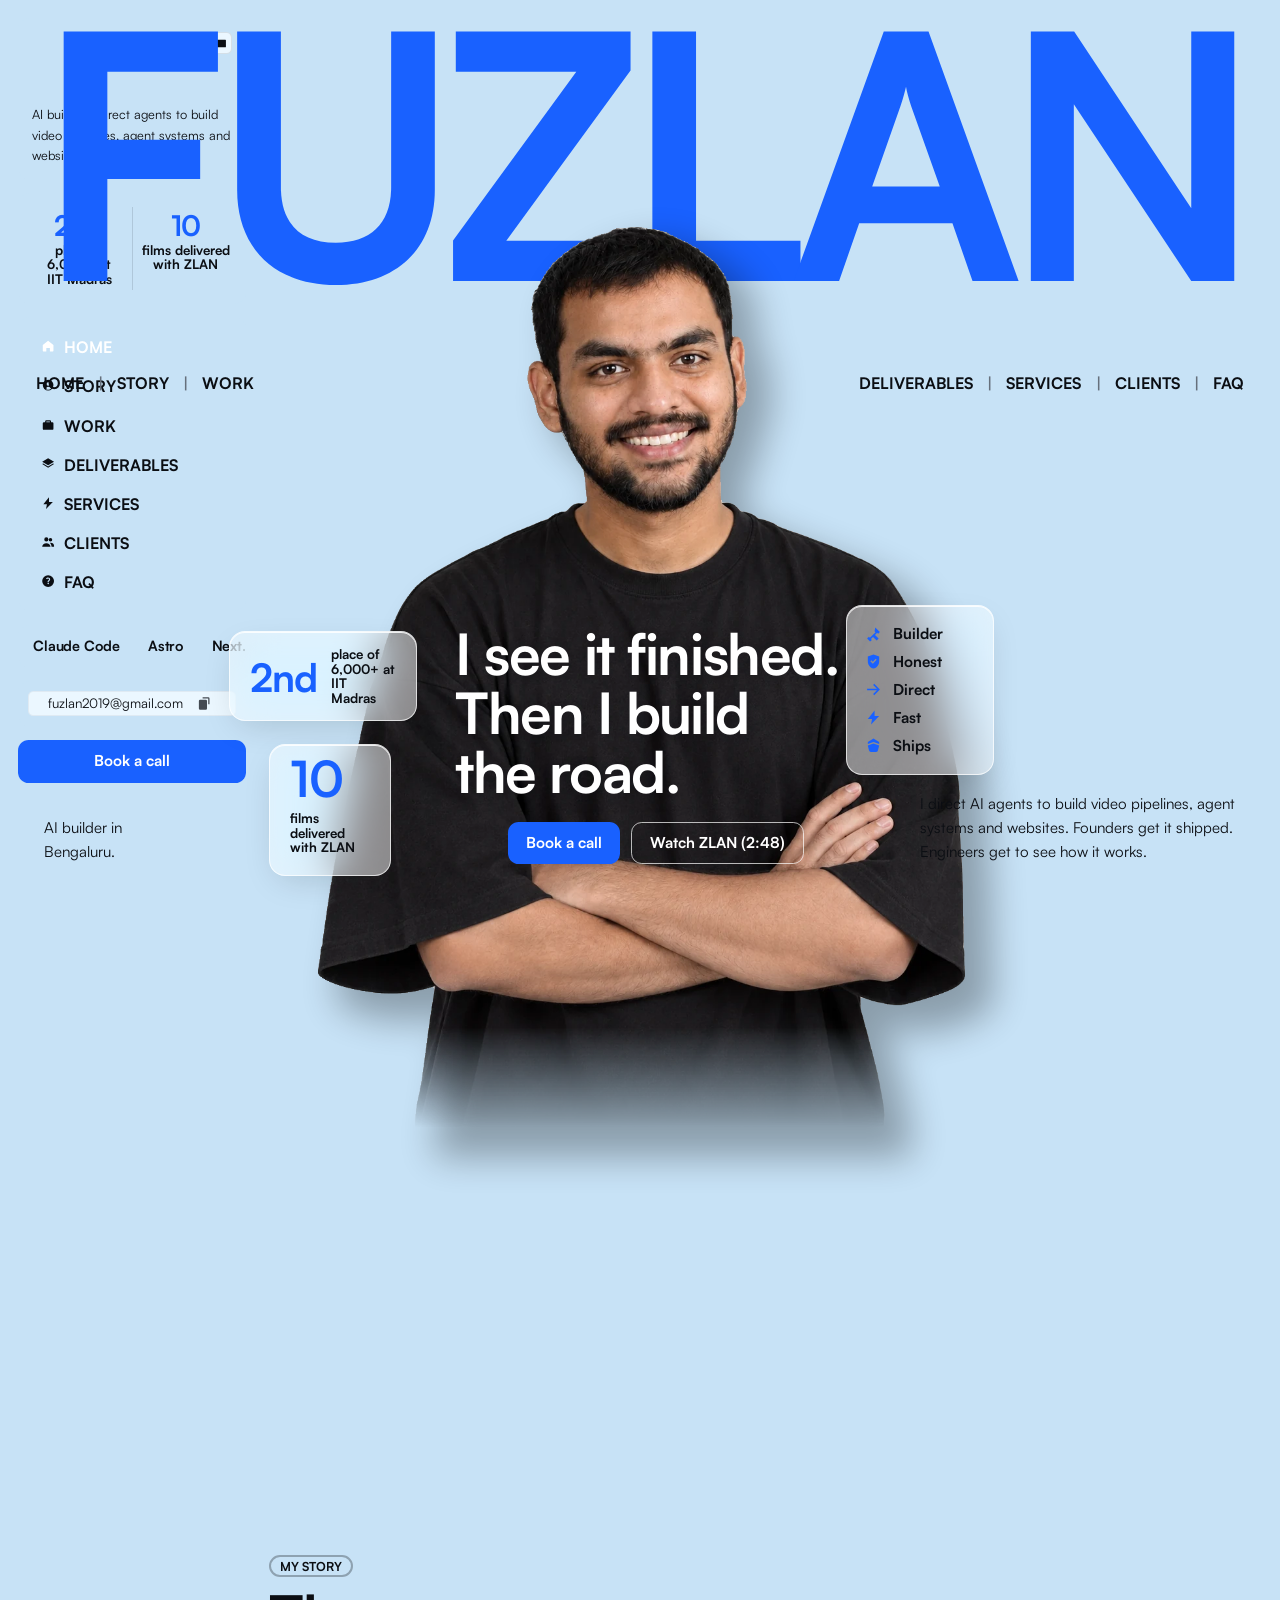
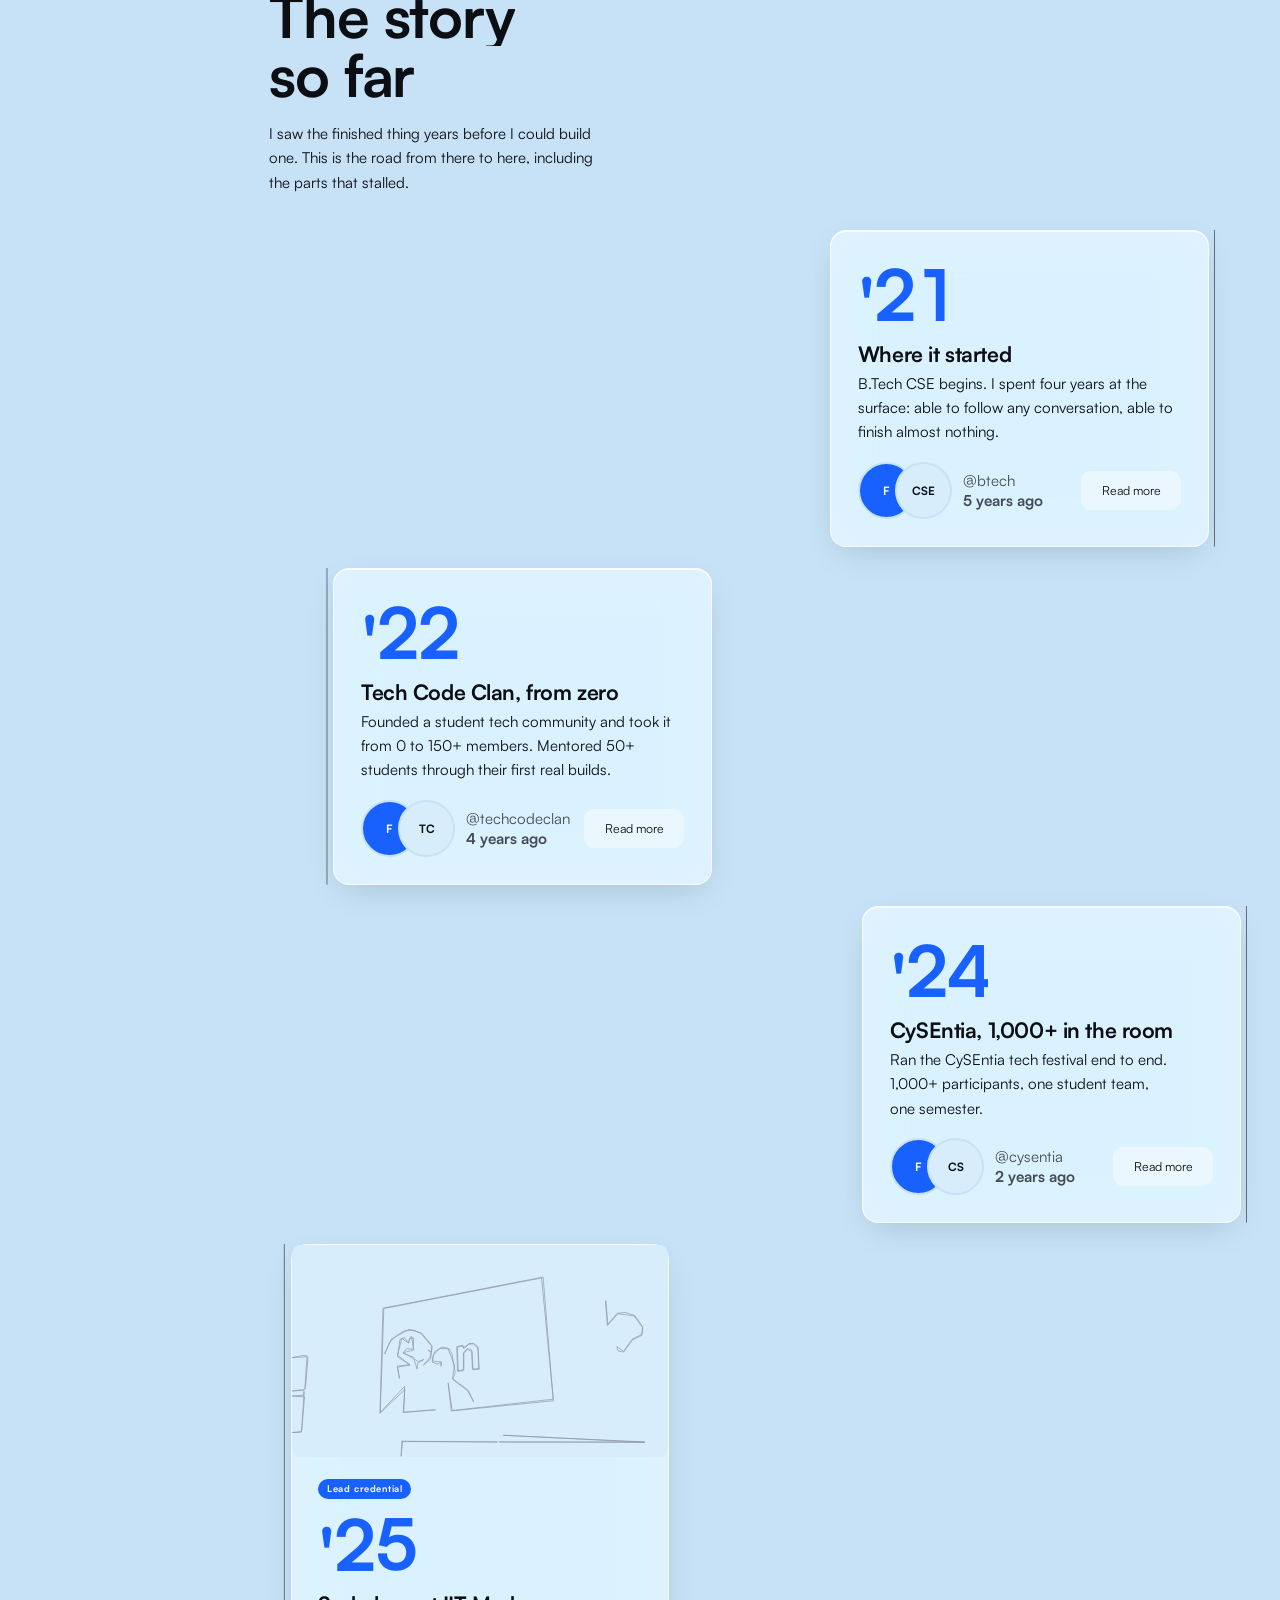
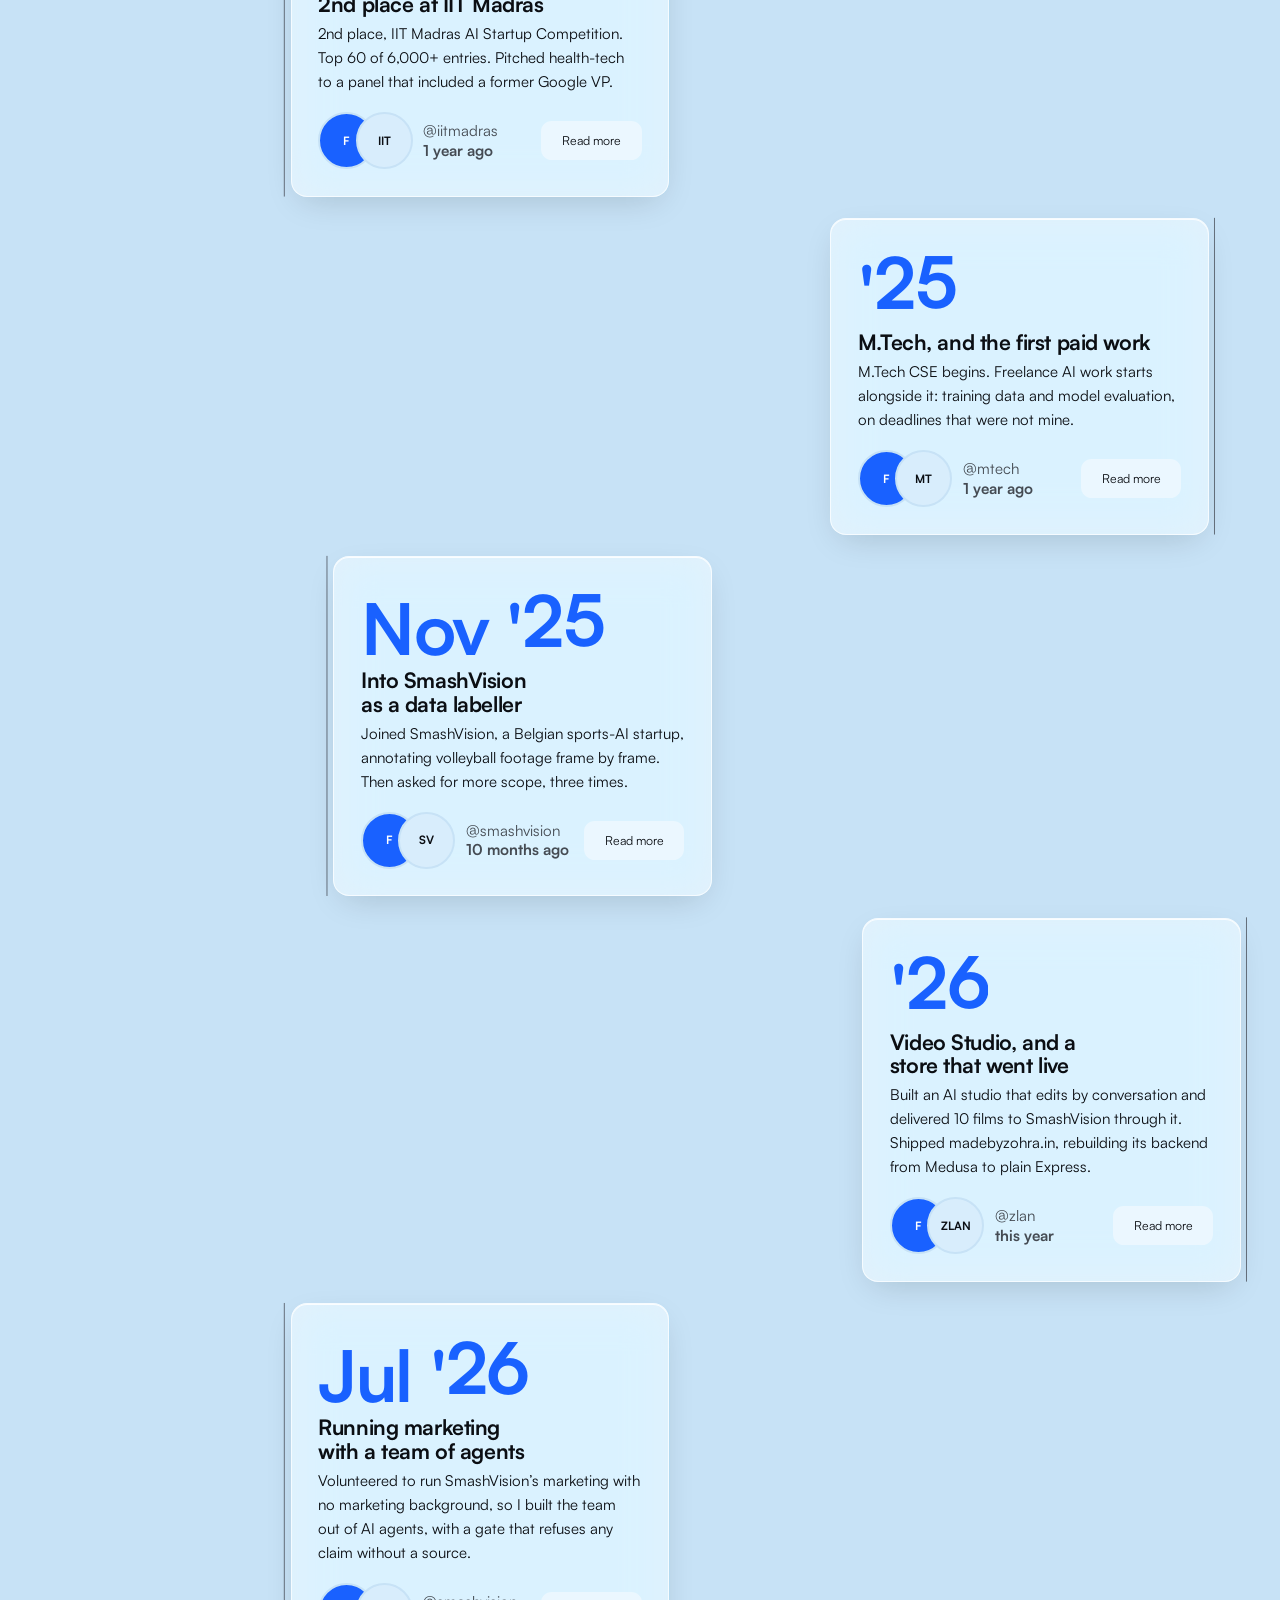
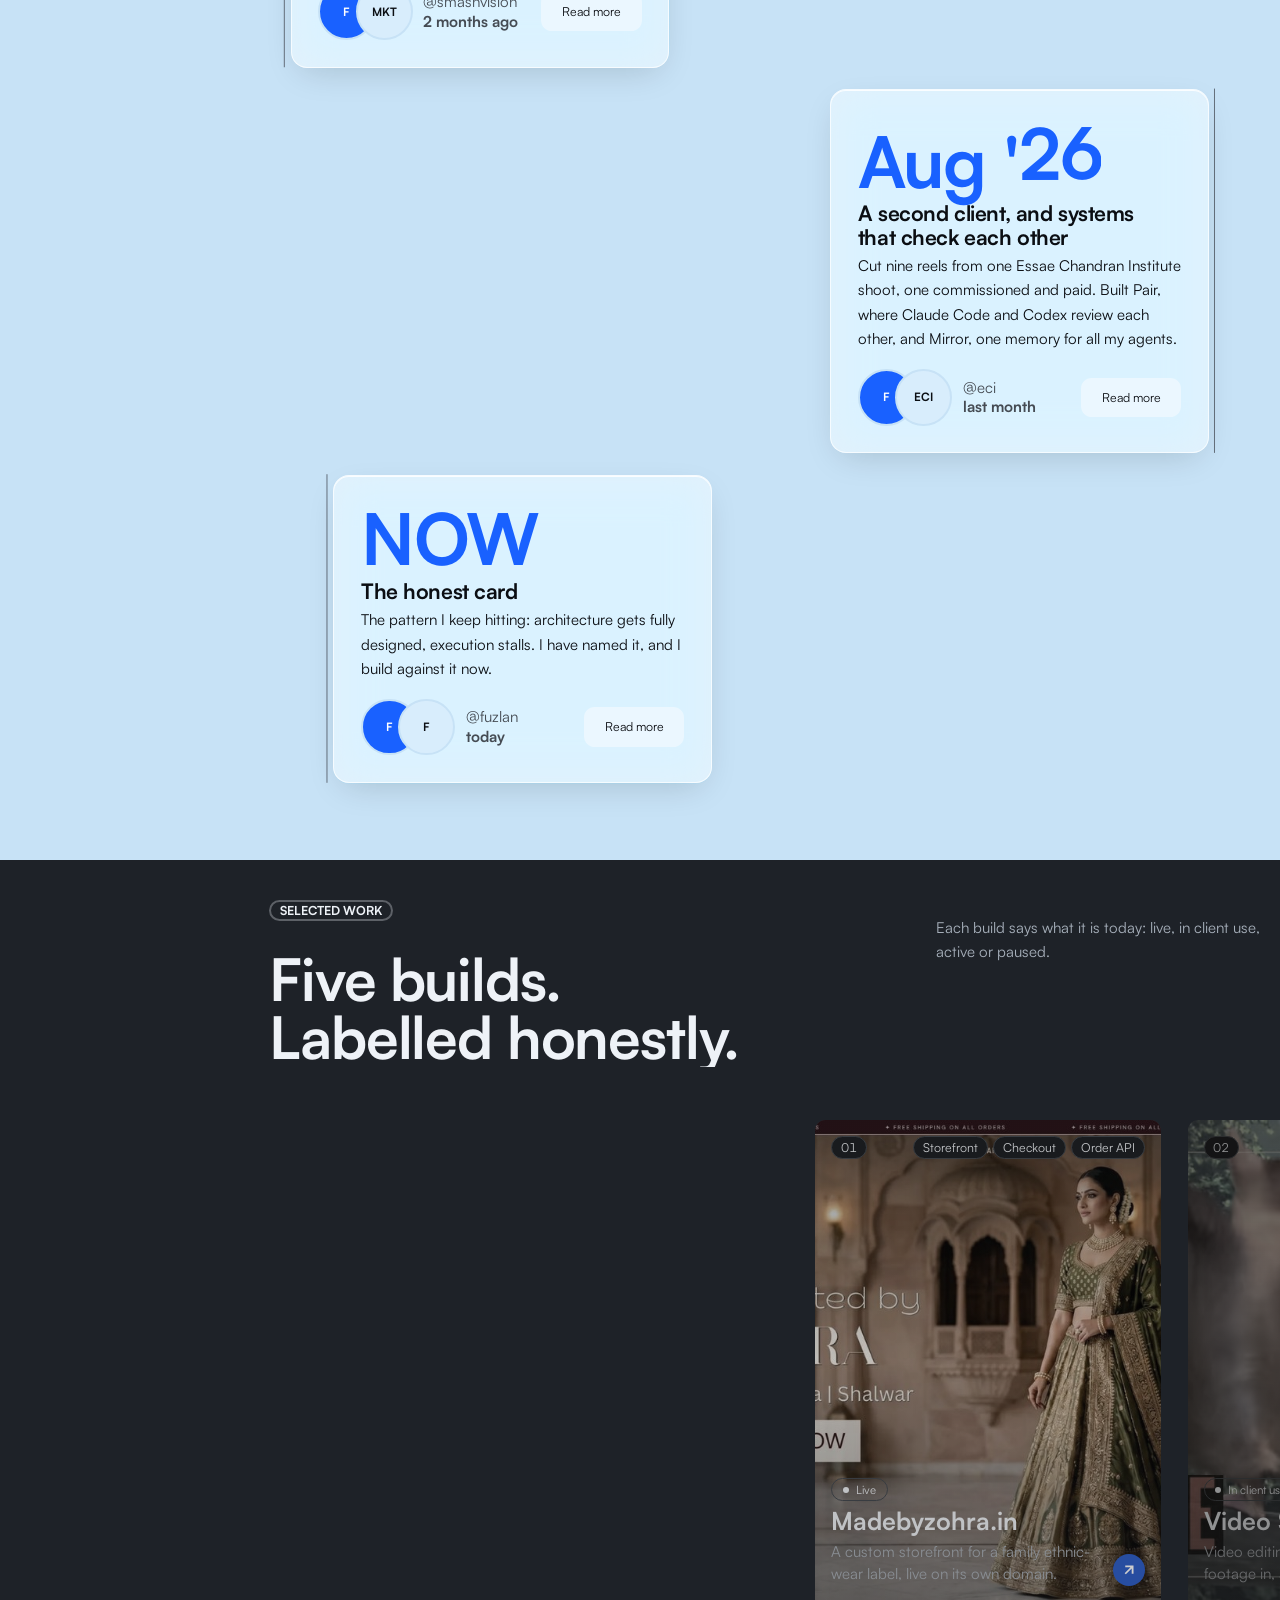
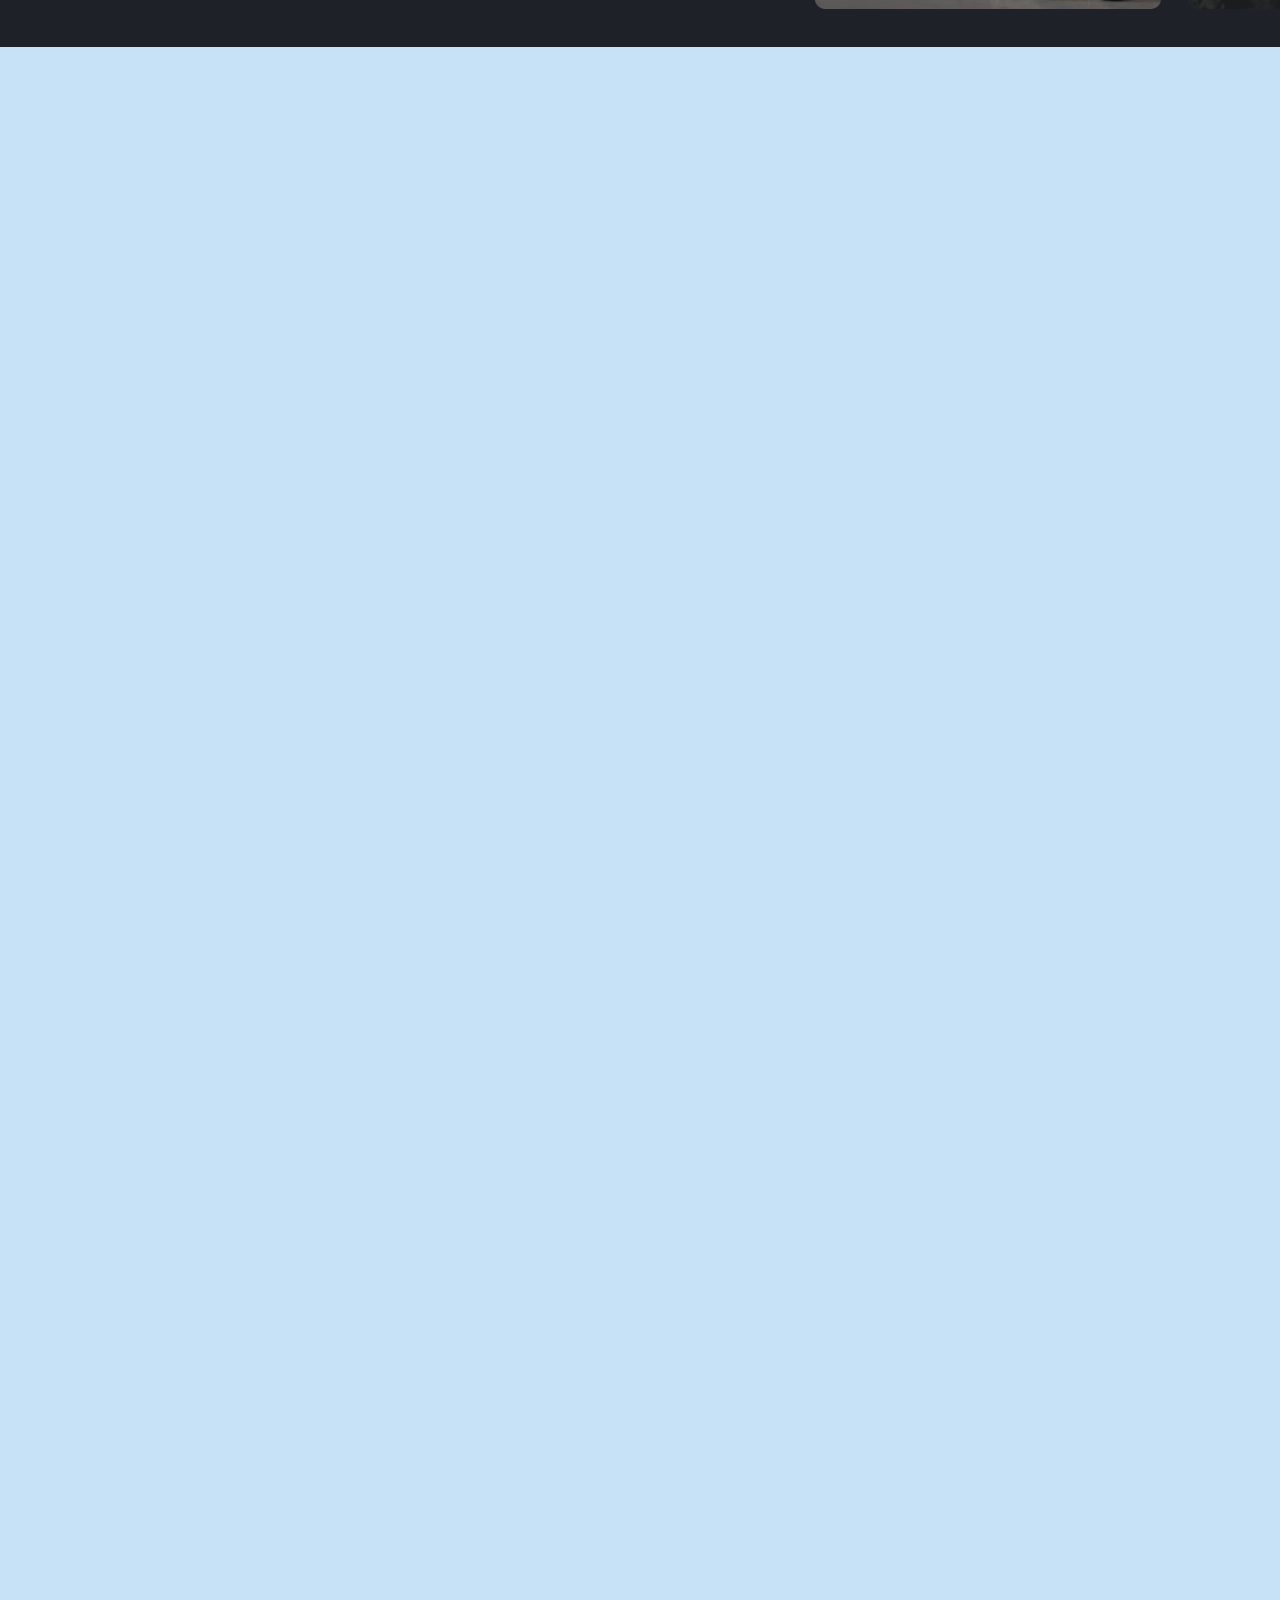
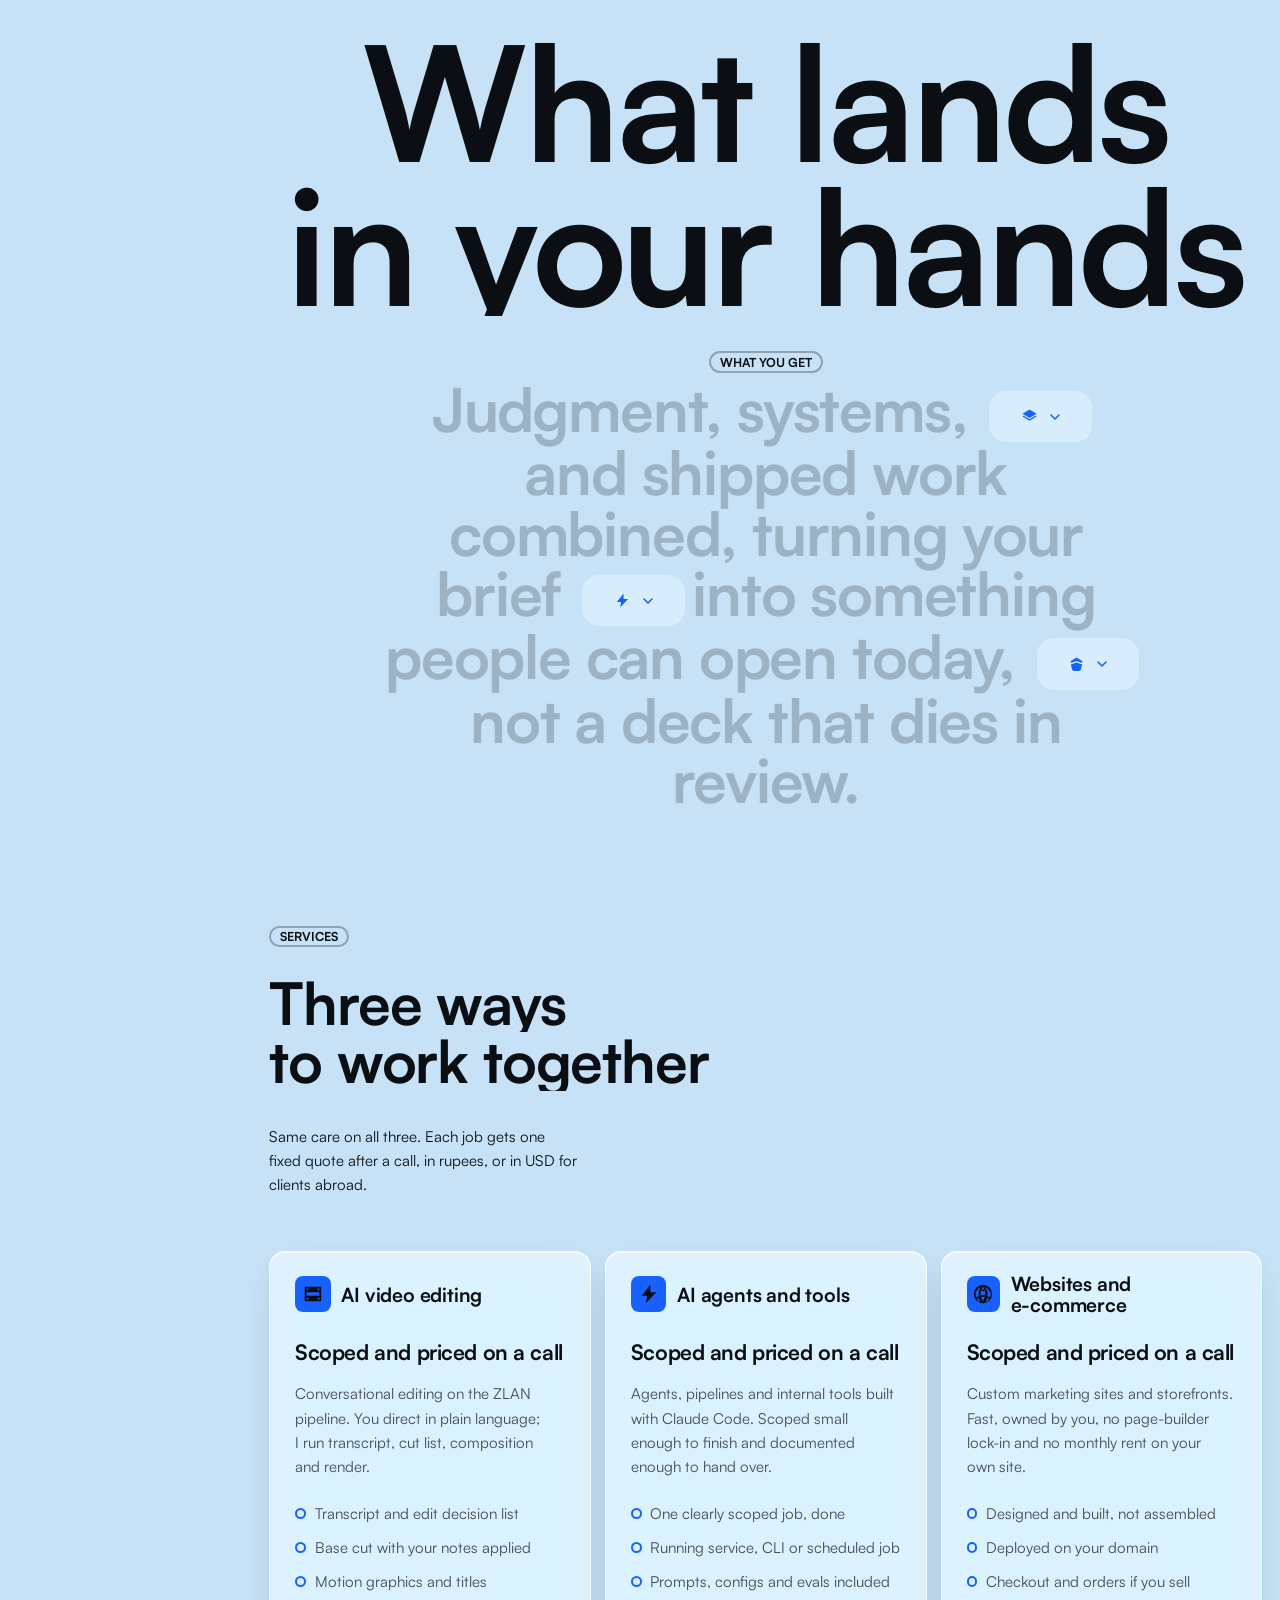
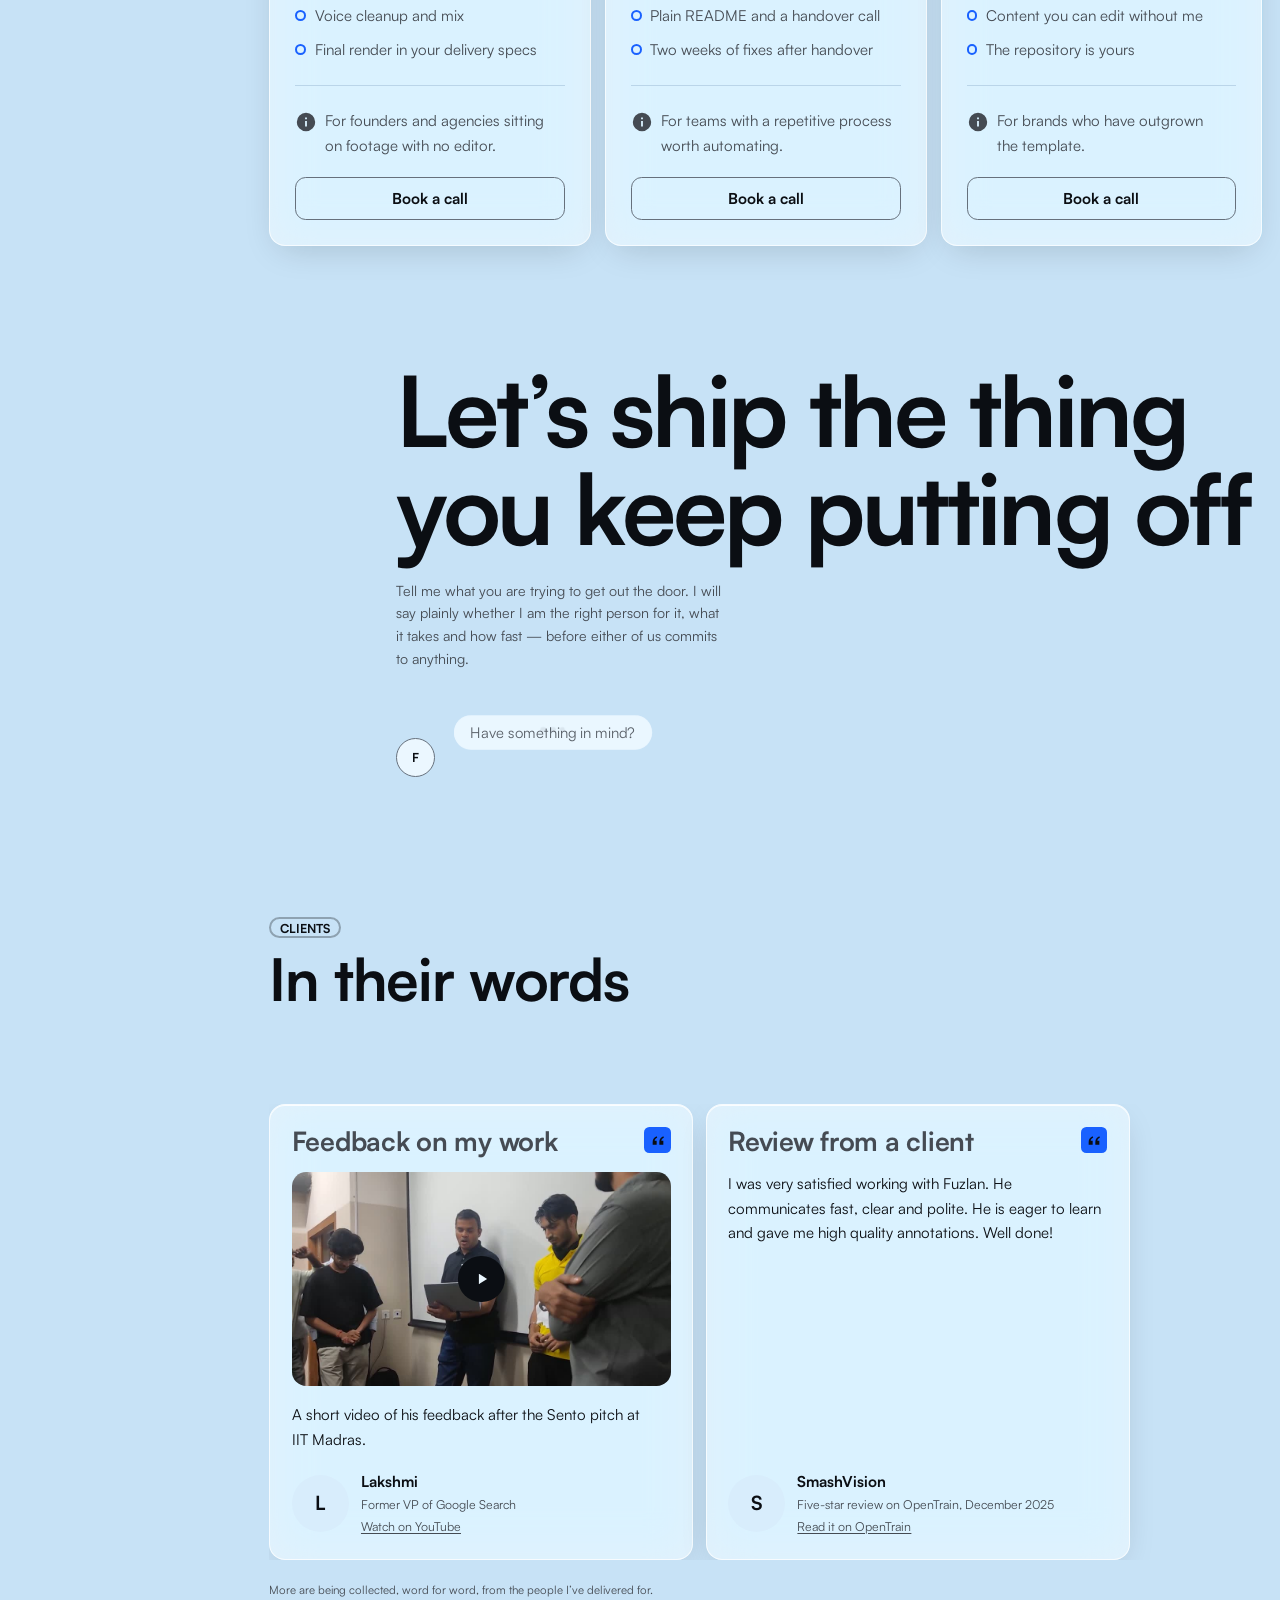
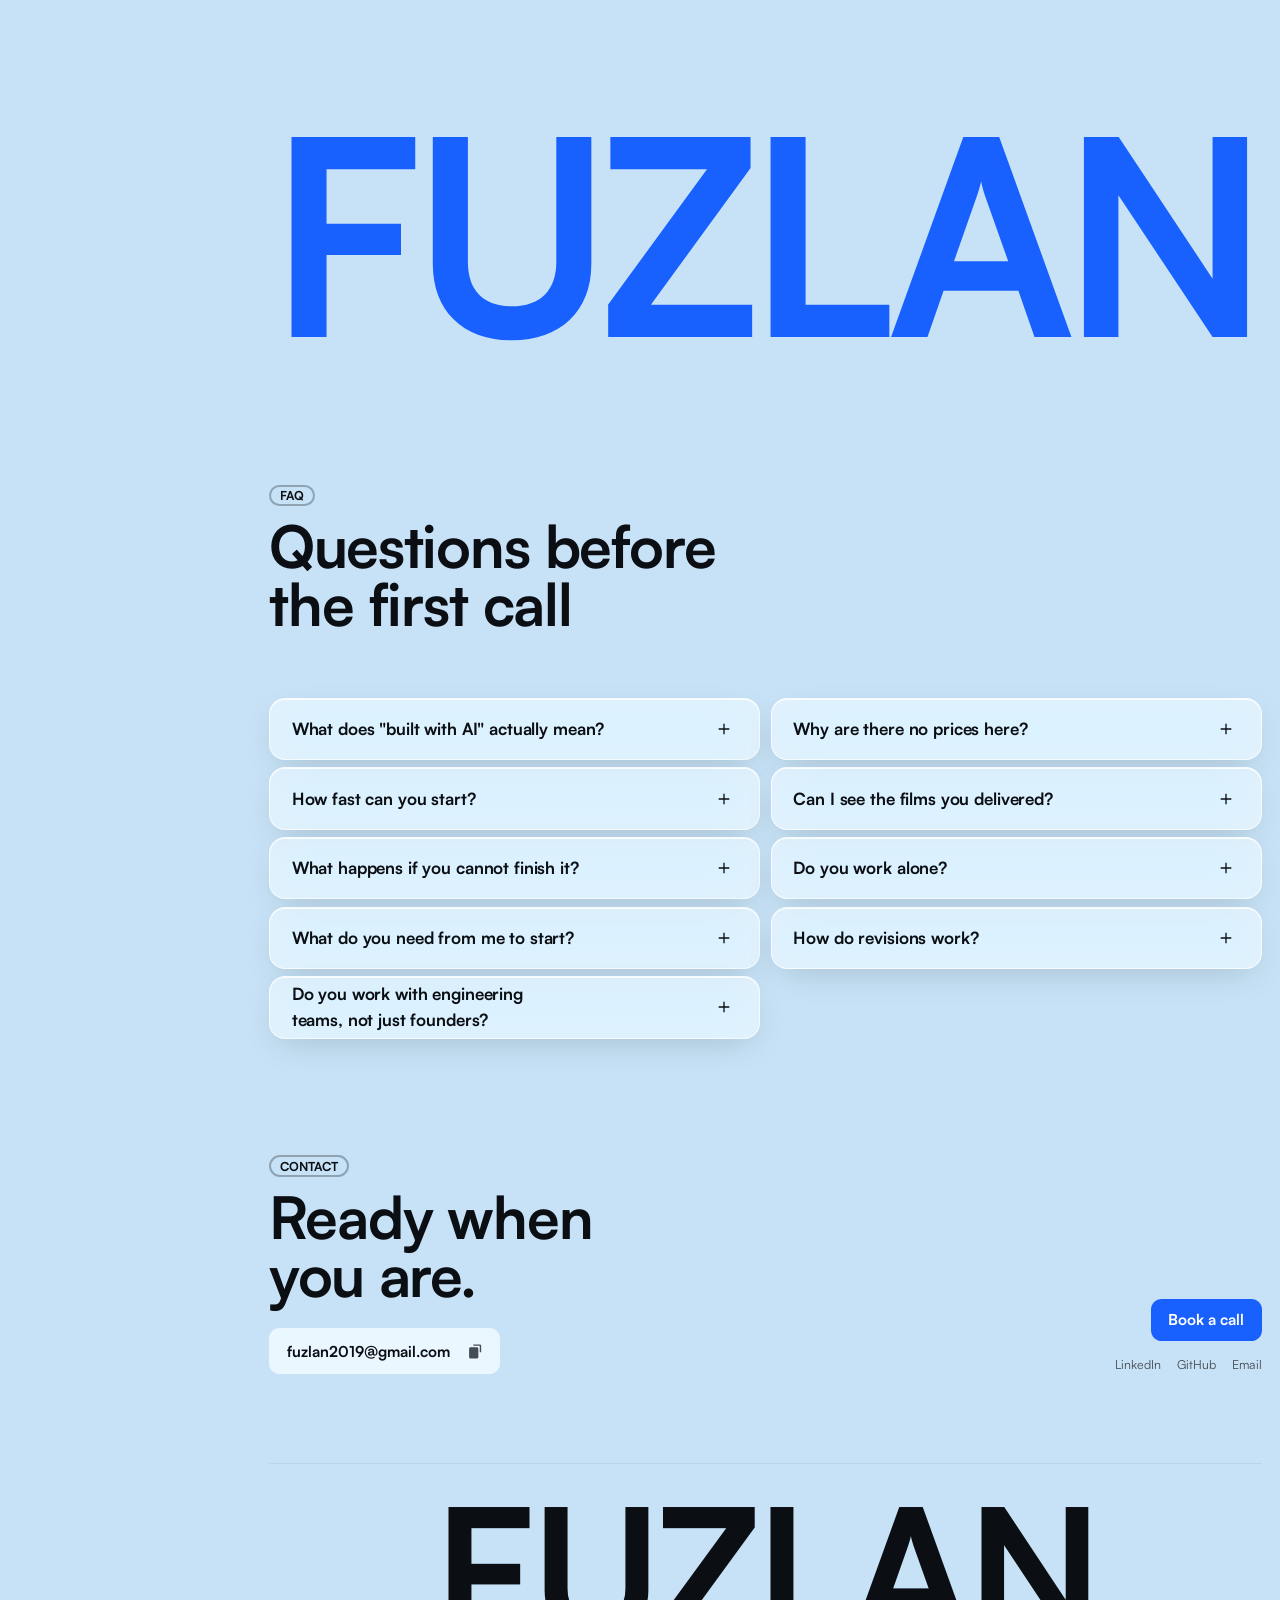
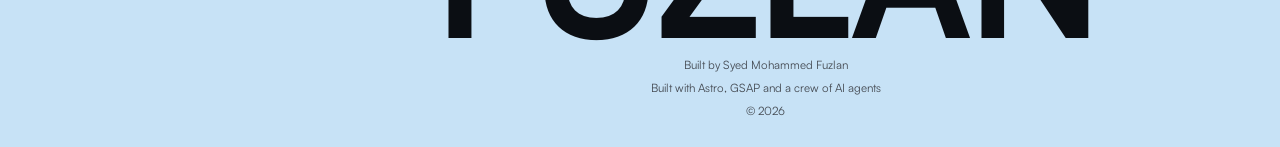
==== commit 6d77ee46: "Publish portfolio build (from portfolio-v2@58bf17a) Co-Authored-By: Claude Opus 5.5 <noreply@anthrop" ====
--- a/index.html
+++ b/index.html
@@ -11,7 +11,7 @@
         .fillline .w { color: var(--text); }
         [data-sketch] .sk__photo { opacity: 1 !important; }
         .sk__lines { display: none; }
-      </style></noscript><link rel="stylesheet" href="/_astro/global.DvG2YrHd.css"><style>.sr{clip:rect(0 0 0 0);white-space:nowrap;border:0;width:1px;height:1px;margin:-1px;padding:0;position:absolute;overflow:hidden}
+      </style></noscript><link rel="stylesheet" href="/_astro/global.BwllpsmN.css"><style>.sr{clip:rect(0 0 0 0);white-space:nowrap;border:0;width:1px;height:1px;margin:-1px;padding:0;position:absolute;overflow:hidden}
 </style></head><body><a class="skip" href="#about">Skip to content</a><svg width="0" height="0" aria-hidden="true" focusable="false" style="position:absolute"><defs><!-- Pencil outline: graphite along the figure's edge, turning red at the
          shoulder like a red pencil. Referenced by .figure__art's stroke in hero.css. --><linearGradient id="rimlight" x1="0" y1="0" x2="1" y2="0.2"><stop offset="0%" style="stop-color: var(--graphite)"></stop><stop offset="70%" style="stop-color: var(--graphite)"></stop><stop offset="100%" style="stop-color: var(--accent)"></stop></linearGradient></defs><symbol id="silhouette" viewBox="0 0 400 620"><path d="M200 2c-58 0-76 42-76 98 0 40 10 76 28 96 13 14 30 22 48 22s35-8 48-22c18-20 28-56 28-96 0-56-18-98-76-98Z"></path><rect x="170" y="180" width="60" height="76" rx="24"></rect><path d="M200 216c20 0 34 8 38 26 6 26 34 42 76 60 58 24 86 60 86 116v202H0V418c0-56 28-92 86-116 42-18 70-34 76-60 4-18 18-26 38-26Z"></path></symbol></svg><div class="page-ghost" aria-hidden="true"></div><div class="mbar" data-open="false"><a class="logo-pill" href="#home">FUZLAN</a><a class="btn" href="https://cal.com/fuzlan-syed-tqcm4u/30min" target="_blank" rel="noopener">Book a call</a><button class="mbar__menu" type="button" aria-expanded="false" aria-label="Open menu"><svg class width="18" height="18" viewBox="0 0 24 24" fill="currentColor" aria-hidden="true" focusable="false"><path d="M4 4h6v6H4Zm10 0h6v6h-6ZM4 14h6v6H4Zm10 0h6v6h-6Z"></path></svg></button><nav class="msheet" aria-label="Sections"><a class="nav-pill" href="#home" data-nav="home"><svg class width="15" height="15" viewBox="0 0 24 24" fill="currentColor" aria-hidden="true" focusable="false"><path d="M12 3 3 10v10a1 1 0 0 0 1 1h5v-6h6v6h5a1 1 0 0 0 1-1V10Z"></path></svg>Home</a><a class="nav-pill" href="#about" data-nav="about"><svg class width="15" height="15" viewBox="0 0 24 24" fill="currentColor" aria-hidden="true" focusable="false"><path d="M12 3a9 9 0 1 0 0 18 9 9 0 0 0 0-18Zm0 4a3 3 0 1 1 0 6 3 3 0 0 1 0-6Zm0 13a7 7 0 0 1-5-2.1c.6-2 2.7-3.2 5-3.2s4.4 1.2 5 3.2A7 7 0 0 1 12 20Z"></path></svg>Story</a><a class="nav-pill" href="#projects" data-nav="projects"><svg class width="15" height="15" viewBox="0 0 24 24" fill="currentColor" aria-hidden="true" focusable="false"><path d="M9 4h6a2 2 0 0 1 2 2v1h2a2 2 0 0 1 2 2v9a2 2 0 0 1-2 2H5a2 2 0 0 1-2-2V9a2 2 0 0 1 2-2h2V6a2 2 0 0 1 2-2Zm0 3h6V6H9Z"></path></svg>Work</a><a class="nav-pill" href="#what-you-get" data-nav="what-you-get"><svg class width="15" height="15" viewBox="0 0 24 24" fill="currentColor" aria-hidden="true" focusable="false"><path d="M12 2 2 8l10 6 10-6Zm-8.3 9L2 12l10 6 10-6-1.7-1-8.3 5Z"></path></svg>Deliverables</a><a class="nav-pill" href="#services" data-nav="services"><svg class width="15" height="15" viewBox="0 0 24 24" fill="currentColor" aria-hidden="true" focusable="false"><path d="M13.5 2 4 14h6l-1.5 8L20 10h-6.5Z"></path></svg>Services</a><a class="nav-pill" href="#clients" data-nav="clients"><svg class width="15" height="15" viewBox="0 0 24 24" fill="currentColor" aria-hidden="true" focusable="false"><path d="M9 4a3.5 3.5 0 1 1 0 7 3.5 3.5 0 0 1 0-7Zm7 1a3 3 0 1 1 0 6 3 3 0 0 1 0-6ZM2 20c0-3.3 3.1-6 7-6s7 2.7 7 6Zm14.5-7c3 0 5.5 2.2 5.5 5v2h-4.2c0-2.7-1-5-2.7-6.6.4-.3.9-.4 1.4-.4Z"></path></svg>Clients</a><a class="nav-pill" href="#faq" data-nav="faq"><svg class width="15" height="15" viewBox="0 0 24 24" fill="currentColor" aria-hidden="true" focusable="false"><path d="M12 2a10 10 0 1 0 0 20 10 10 0 0 0 0-20Zm.2 15.5a1.3 1.3 0 1 1 0-2.6 1.3 1.3 0 0 1 0 2.6ZM14 12c-.8.6-1 .9-1 1.6v.4h-2v-.6c0-1.4.6-2.1 1.5-2.8.7-.5 1-.9 1-1.5 0-.8-.6-1.3-1.5-1.3-.8 0-1.4.4-1.7 1.2l-1.8-.8C9 6.7 10.3 6 12 6c2 0 3.5 1.2 3.5 3 0 1.3-.6 2.1-1.5 3Z"></path></svg>FAQ</a><div class="rail__mail"><span>fuzlan2019@gmail.com</span><button class="copy-btn" data-copy="fuzlan2019@gmail.com" type="button"><svg class width="15" height="15" viewBox="0 0 24 24" fill="currentColor" aria-hidden="true" focusable="false"><path d="M9 2h9a2 2 0 0 1 2 2v9h-2V4H9Zm-4 4h9a2 2 0 0 1 2 2v12a2 2 0 0 1-2 2H5a2 2 0 0 1-2-2V8a2 2 0 0 1 2-2Z"></path></svg><span class="sr">Copy email address</span></button></div><a class="btn" href="https://cal.com/fuzlan-syed-tqcm4u/30min" target="_blank" rel="noopener">Book a call</a></nav></div><header class="hero" id="home"><h1 class="wordmark" data-hero="logo">FUZLAN</h1><nav class="hero__nav" aria-label="Sections"><ul><li data-hero="nav-home"><a href="#home">Home</a></li><li data-hero="nav-about"><a href="#about">Story</a></li><li data-hero="nav-projects"><a href="#projects">Work</a></li></ul><ul><li data-hero="nav-what-you-get"><a href="#what-you-get">Deliverables</a></li><li data-hero="nav-services"><a href="#services">Services</a></li><li data-hero="nav-clients"><a href="#clients">Clients</a></li><li data-hero="nav-faq"><a href="#faq">FAQ</a></li></ul></nav><!-- Portrait: a background-removed cut-out (tools/.venv rembg, isnet-general-use). The shadow is the same image, blacked out and blurred. --><div class="figure" aria-hidden="true"><img class="figure__shadow" src="/img/portrait.webp" alt="" width="1024" height="1536"><img class="figure__art" src="/img/portrait.webp" alt="" width="1024" height="1536" fetchpriority="high"></div><div class="hero__band"><div class="hero__left"><p class="hero__caption" data-preload data-hero-fade>AI builder in Bengaluru.</p><div class="hero__cards"><a class="stat stat--1" data-preload data-hero="stat-1" href="https://www.youtube.com/watch?v=ueWF6grD7H8" target="_blank" rel="noopener"><b class="stat__value">2nd</b><span class="stat__label">place of 6,000+ at IIT Madras</span></a><a class="stat stat--2" data-preload data-hero="stat-2" href="https://www.youtube.com/watch?v=uwUm25BOGa8" target="_blank" rel="noopener"><b class="stat__value">10</b><span class="stat__label">films delivered with ZLAN</span></a></div></div><div class="hero__mid"><p class="claim" data-preload>I see it finished.<br>Then I build<br>the road.</p><div class="hero__ctas"><a class="btn" data-button-hover data-preload data-hero="cta" href="https://cal.com/fuzlan-syed-tqcm4u/30min" target="_blank" rel="noopener">Book a call</a><a class="btn btn--ghost" data-button-hover data-preload data-hero-out href="https://www.youtube.com/watch?v=uwUm25BOGa8" target="_blank" rel="noopener">Watch ZLAN (2:48)</a></div></div><div class="hero__right"><ul class="traits" data-preload data-hero-fade><li><svg class width="17" height="17" viewBox="0 0 24 24" fill="currentColor" aria-hidden="true" focusable="false"><path d="M14.5 2 21 8.5l-2.5 2.5-1.4-1.4-3 3 5.2 5.2-2.8 2.8-5.2-5.2-3 3 1.4 1.4L7.2 22 3 17.8l2.5-2.5 1.4 1.4 8-8-1.4-1.4Z"></path></svg>Builder</li><li><svg class width="17" height="17" viewBox="0 0 24 24" fill="currentColor" aria-hidden="true" focusable="false"><path d="M12 2 4 5v7c0 5 3.4 9 8 10 4.6-1 8-5 8-10V5Zm-1 13-3.5-3.5 1.4-1.4L11 12.2l4.1-4.1 1.4 1.4Z"></path></svg>Honest</li><li><svg class width="17" height="17" viewBox="0 0 24 24" fill="currentColor" aria-hidden="true" focusable="false"><path d="M13 4l8 8-8 8-1.5-1.5 5.4-5.5H3v-2h13.9L11.5 5.5Z"></path></svg>Direct</li><li><svg class width="17" height="17" viewBox="0 0 24 24" fill="currentColor" aria-hidden="true" focusable="false"><path d="M13.5 2 4 14h6l-1.5 8L20 10h-6.5Z"></path></svg>Fast</li><li><svg class width="17" height="17" viewBox="0 0 24 24" fill="currentColor" aria-hidden="true" focusable="false"><path d="M12 2 4 7v3l8-3 8 3V7Zm-8 10 8-3 8 3-1.6 6.2A3 3 0 0 1 15.5 21h-7a3 3 0 0 1-2.9-2.2Z"></path></svg>Ships</li></ul><p class="hero__note" data-preload data-hero-fade>I direct AI agents to build video pipelines, agent systems and websites. Founders get it shipped. Engineers get to see how it works.</p></div><div class="hero__ctas hero__ctas--m"><a class="btn" data-button-hover href="https://cal.com/fuzlan-syed-tqcm4u/30min" target="_blank" rel="noopener">Book a call</a><a class="btn btn--ghost" data-button-hover href="https://www.youtube.com/watch?v=uwUm25BOGa8" target="_blank" rel="noopener">Watch ZLAN (2:48)</a></div></div></header><div class="frame"><aside class="rail" aria-label="Site navigation"><div class="rail__inner"><div class="rail__card"><div class="rail__top"><a class="logo-pill" data-side="logo" href="#home">FUZLAN</a><div class="rail__socials"><a class="icon-sq" href="https://linkedin.com/in/syedfuzlan" rel="me noopener" target="_blank" aria-label="LinkedIn"><svg class width="13" height="13" viewBox="0 0 24 24" fill="currentColor" aria-hidden="true" focusable="false"><path d="M4.5 3.5a2 2 0 1 1 0 4 2 2 0 0 1 0-4ZM3 9h3v12H3Zm5.5 0h2.9v1.6h.1c.4-.8 1.5-1.8 3.2-1.8 3.4 0 4 2.2 4 5.1V21h-3v-5.4c0-1.3 0-3-1.8-3s-2.1 1.4-2.1 2.9V21h-3Z"></path></svg></a><a class="icon-sq" href="https://github.com/SyedFuzlan" rel="me noopener" target="_blank" aria-label="GitHub"><svg class width="13" height="13" viewBox="0 0 24 24" fill="currentColor" aria-hidden="true" focusable="false"><path d="M12 2a10 10 0 0 0-3.2 19.5c.5.1.7-.2.7-.5v-1.8c-2.8.6-3.4-1.3-3.4-1.3-.5-1.2-1.1-1.5-1.1-1.5-1-.6.1-.6.1-.6 1 .1 1.5 1 1.5 1 .9 1.6 2.4 1.1 3 .9.1-.7.4-1.1.7-1.4-2.2-.3-4.6-1.1-4.6-5 0-1.1.4-2 1-2.7-.1-.3-.4-1.3.1-2.7 0 0 .8-.3 2.7 1a9.4 9.4 0 0 1 5 0c1.9-1.3 2.7-1 2.7-1 .5 1.4.2 2.4.1 2.7.6.7 1 1.6 1 2.7 0 3.9-2.4 4.7-4.6 5 .4.3.7 1 .7 2v2.9c0 .3.2.6.7.5A10 10 0 0 0 12 2Z"></path></svg></a><a class="icon-sq" href="mailto:fuzlan2019@gmail.com" rel="me noopener" target="_blank" aria-label="Email"><svg class width="13" height="13" viewBox="0 0 24 24" fill="currentColor" aria-hidden="true" focusable="false"><path d="M3 5h18a1 1 0 0 1 1 1v12a1 1 0 0 1-1 1H3a1 1 0 0 1-1-1V6a1 1 0 0 1 1-1Zm9 8L4.4 7h15.2Z"></path></svg></a></div></div><p class="rail__bio">AI builder. I direct agents to build video pipelines, agent systems and websites.</p></div><div class="rail__card rail__stats"><a class="rail-stat" data-side="stat-1" href="https://www.youtube.com/watch?v=ueWF6grD7H8" target="_blank" rel="noopener"><b>2nd</b><span>place of 6,000+ at IIT Madras</span></a><a class="rail-stat" data-side="stat-2" href="https://www.youtube.com/watch?v=uwUm25BOGa8" target="_blank" rel="noopener"><b>10</b><span>films delivered with ZLAN</span></a></div><nav class="rail__card rail__nav" aria-label="Sections"><a class="nav-pill" href="#home" data-nav="home" data-side="nav-home" aria-current="true"><svg class width="15" height="15" viewBox="0 0 24 24" fill="currentColor" aria-hidden="true" focusable="false"><path d="M12 3 3 10v10a1 1 0 0 0 1 1h5v-6h6v6h5a1 1 0 0 0 1-1V10Z"></path></svg><span class="nav-pill__label">Home</span></a><a class="nav-pill" href="#about" data-nav="about" data-side="nav-about" aria-current="false"><svg class width="15" height="15" viewBox="0 0 24 24" fill="currentColor" aria-hidden="true" focusable="false"><path d="M12 3a9 9 0 1 0 0 18 9 9 0 0 0 0-18Zm0 4a3 3 0 1 1 0 6 3 3 0 0 1 0-6Zm0 13a7 7 0 0 1-5-2.1c.6-2 2.7-3.2 5-3.2s4.4 1.2 5 3.2A7 7 0 0 1 12 20Z"></path></svg><span class="nav-pill__label">Story</span></a><a class="nav-pill" href="#projects" data-nav="projects" data-side="nav-projects" aria-current="false"><svg class width="15" height="15" viewBox="0 0 24 24" fill="currentColor" aria-hidden="true" focusable="false"><path d="M9 4h6a2 2 0 0 1 2 2v1h2a2 2 0 0 1 2 2v9a2 2 0 0 1-2 2H5a2 2 0 0 1-2-2V9a2 2 0 0 1 2-2h2V6a2 2 0 0 1 2-2Zm0 3h6V6H9Z"></path></svg><span class="nav-pill__label">Work</span></a><a class="nav-pill" href="#what-you-get" data-nav="what-you-get" data-side="nav-what-you-get" aria-current="false"><svg class width="15" height="15" viewBox="0 0 24 24" fill="currentColor" aria-hidden="true" focusable="false"><path d="M12 2 2 8l10 6 10-6Zm-8.3 9L2 12l10 6 10-6-1.7-1-8.3 5Z"></path></svg><span class="nav-pill__label">Deliverables</span></a><a class="nav-pill" href="#services" data-nav="services" data-side="nav-services" aria-current="false"><svg class width="15" height="15" viewBox="0 0 24 24" fill="currentColor" aria-hidden="true" focusable="false"><path d="M13.5 2 4 14h6l-1.5 8L20 10h-6.5Z"></path></svg><span class="nav-pill__label">Services</span></a><a class="nav-pill" href="#clients" data-nav="clients" data-side="nav-clients" aria-current="false"><svg class width="15" height="15" viewBox="0 0 24 24" fill="currentColor" aria-hidden="true" focusable="false"><path d="M9 4a3.5 3.5 0 1 1 0 7 3.5 3.5 0 0 1 0-7Zm7 1a3 3 0 1 1 0 6 3 3 0 0 1 0-6ZM2 20c0-3.3 3.1-6 7-6s7 2.7 7 6Zm14.5-7c3 0 5.5 2.2 5.5 5v2h-4.2c0-2.7-1-5-2.7-6.6.4-.3.9-.4 1.4-.4Z"></path></svg><span class="nav-pill__label">Clients</span></a><a class="nav-pill" href="#faq" data-nav="faq" data-side="nav-faq" aria-current="false"><svg class width="15" height="15" viewBox="0 0 24 24" fill="currentColor" aria-hidden="true" focusable="false"><path d="M12 2a10 10 0 1 0 0 20 10 10 0 0 0 0-20Zm.2 15.5a1.3 1.3 0 1 1 0-2.6 1.3 1.3 0 0 1 0 2.6ZM14 12c-.8.6-1 .9-1 1.6v.4h-2v-.6c0-1.4.6-2.1 1.5-2.8.7-.5 1-.9 1-1.5 0-.8-.6-1.3-1.5-1.3-.8 0-1.4.4-1.7 1.2l-1.8-.8C9 6.7 10.3 6 12 6c2 0 3.5 1.2 3.5 3 0 1.3-.6 2.1-1.5 3Z"></path></svg><span class="nav-pill__label">FAQ</span></a></nav><div class="rail__card rail__marquee" aria-hidden="true"><div class="marquee__track"><span>Claude Code</span><span>Astro</span><span>Next.js</span><span>Python</span><span>FFmpeg</span><span>HyperFrames</span><span>Tailwind</span><span>Node.js</span><span>Claude Code</span><span>Astro</span><span>Next.js</span><span>Python</span><span>FFmpeg</span><span>HyperFrames</span><span>Tailwind</span><span>Node.js</span></div></div><div class="rail__card rail__mailcard"><div class="rail__mail"><span>fuzlan2019@gmail.com</span><button class="copy-btn" data-copy="fuzlan2019@gmail.com" type="button"><span class="copy-btn__icon copy-btn__icon--copy"><svg class width="15" height="15" viewBox="0 0 24 24" fill="currentColor" aria-hidden="true" focusable="false"><path d="M9 2h9a2 2 0 0 1 2 2v9h-2V4H9Zm-4 4h9a2 2 0 0 1 2 2v12a2 2 0 0 1-2 2H5a2 2 0 0 1-2-2V8a2 2 0 0 1 2-2Z"></path></svg></span><span class="copy-btn__icon copy-btn__icon--done"><svg class width="15" height="15" viewBox="0 0 24 24" fill="currentColor" aria-hidden="true" focusable="false"><path d="M9.5 17.6 4 12.1l1.6-1.6 3.9 4 8.9-8.9L20 7.2Z"></path></svg></span><span class="copy-btn__tip" aria-hidden="true">Copy email</span><span class="sr">Copy email address</span></button></div></div><a class="btn btn--wide" data-button-hover data-side="cta" href="https://cal.com/fuzlan-syed-tqcm4u/30min" target="_blank" rel="noopener">Book a call</a></div></aside><main class="main"><section class="sec jrny" id="about"><div class="jrny__head"><span class="eyebrow" data-eyebrow>My story</span><h2 class="h-sec" data-heading-split>The story<br>so far</h2><p class="lede rv">I saw the finished thing years before I could build one. This is the road from there to here, including the parts that stalled.</p></div><div class="timeline"><svg class="timeline__svg" aria-hidden="true" preserveAspectRatio="none"></svg><ol class="tl-list"><li class="tl-item tl-item--right"><article class="tl-card"><p class="tl-card__year"><span class="tl-card__year-track" aria-hidden="true">&#39;21</span><span class="sr">&#39;21</span></p><h3>Where it started</h3><p class="tl-card__body">B.Tech CSE begins. I spent four years at the surface: able to follow any conversation, able to finish almost nothing.</p><div class="tl-card__foot"><span class="avatars" aria-hidden="true"><span class="avatar avatar--back">F</span><span class="avatar avatar--front">CSE</span></span><p class="tl-card__meta">@btech<b>5 years ago</b></p><button class="readmore" type="button" aria-expanded="false" aria-controls="jm-0">Read more</button></div></article><div class="tl-card__popup" id="jm-0" aria-hidden="true"><button class="tl-card__popup-close" type="button" aria-label="Close"><span aria-hidden="true">&times;</span></button><p class="tl-card__popup-year">&#39;21</p><h3>Where it started</h3><p class="tl-card__popup-body">The degree gave me range and no depth. I could talk about systems, AI, security, and then freeze the moment someone asked me to build one. Naming that plainly is the only reason the years after it look different.</p></div></li><li class="tl-item tl-item--left"><article class="tl-card"><p class="tl-card__year"><span class="tl-card__year-track" aria-hidden="true">&#39;22</span><span class="sr">&#39;22</span></p><h3>Tech Code Clan, from zero</h3><p class="tl-card__body">Founded a student tech community and took it from 0 to 150+ members. Mentored 50+ students through their first real builds.</p><div class="tl-card__foot"><span class="avatars" aria-hidden="true"><span class="avatar avatar--back">F</span><span class="avatar avatar--front">TC</span></span><p class="tl-card__meta">@techcodeclan<b>4 years ago</b></p><button class="readmore" type="button" aria-expanded="false" aria-controls="jm-1">Read more</button></div></article><div class="tl-card__popup" id="jm-1" aria-hidden="true"><button class="tl-card__popup-close" type="button" aria-label="Close"><span aria-hidden="true">&times;</span></button><p class="tl-card__popup-year">&#39;22</p><h3>Tech Code Clan, from zero</h3><p class="tl-card__popup-body">No budget, no faculty mandate, no template. I recruited the first twenty people by walking up to them. What stuck: people do not join a plan, they join something already moving. Sessions ran weekly whether four showed up or forty.</p></div></li><li class="tl-item tl-item--right"><article class="tl-card"><p class="tl-card__year"><span class="tl-card__year-track" aria-hidden="true">&#39;24</span><span class="sr">&#39;24</span></p><h3>CySEntia, 1,000+ in the room</h3><p class="tl-card__body">Ran the CySEntia tech festival end to end. 1,000+ participants, one student team, one semester.</p><div class="tl-card__foot"><span class="avatars" aria-hidden="true"><span class="avatar avatar--back">F</span><span class="avatar avatar--front">CS</span></span><p class="tl-card__meta">@cysentia<b>2 years ago</b></p><button class="readmore" type="button" aria-expanded="false" aria-controls="jm-2">Read more</button></div></article><div class="tl-card__popup" id="jm-2" aria-hidden="true"><button class="tl-card__popup-close" type="button" aria-label="Close"><span aria-hidden="true">&times;</span></button><p class="tl-card__popup-year">&#39;24</p><h3>CySEntia, 1,000+ in the room</h3><p class="tl-card__popup-body">Sponsors, speakers, scheduling, registrations, and the part nobody sees: making the day boring for everyone except the people attending. It was the closest thing to shipping a product I had done: a hard date, a real audience, and no way to quietly extend the deadline.</p></div></li><li class="tl-item tl-item--left tl-item--lead"><article class="tl-card"><div class="tl-card__photo"><div class="sk" data-sketch><svg class="sk__lines" aria-hidden="true" preserveAspectRatio="xMidYMid slice" xmlns="http://www.w3.org/2000/svg" viewBox="0 0 960 540" fill="none" stroke="currentColor" stroke-linecap="round" stroke-linejoin="round" stroke-width="1.800">
 <path pathLength="1" d="M639.0,82.0 L232.0,161.0 L224.0,429.0 L288.0,368.0 L283.0,427.0 L366.0,420.0 L285.0,426.0 L287.0,360.0 L225.0,427.0 L234.0,162.0 L636.0,84.0 L666.0,393.0 L408.0,422.0 L398.0,351.0 L406.0,423.0 L666.0,397.0 L640.0,82.0"/>
@@ -225,4 +225,4 @@
 <path pathLength="1" d="M182.0,37.0 L183.0,36.0 L184.0,37.0 L184.0,51.0 L183.0,52.0 L182.0,51.0 L182.0,38.0"/>
 <path pathLength="1" d="M542.0,548.0 L538.0,554.0 L538.0,559.0 L541.0,560.0 L541.0,559.0 L539.0,556.0 L542.0,554.0 L541.0,552.0 L543.0,551.0 L543.0,548.0"/>
 </svg>
-<img class="sk__photo" src="/img/store-home.jpg" alt="The madebyzohra.in home page." width="1000" height="625" loading="lazy" decoding="async"></div></div></div><div class="pcard__overlay"><div class="pcard__top"><span class="pcard__num">01</span><ul class="pcard__tags"><li>Storefront</li><li>Checkout</li><li>Order API</li></ul></div><div class="pcard__bottom"><span class="pcard__status"><i class="pcard__status-dot" aria-hidden="true"></i>Live</span><div class="pcard__row"><div class="pcard__info"><h3 class="pcard__name">Madebyzohra.in</h3><p class="pcard__logline">A custom storefront for a family ethnic-wear label, live on its own domain.</p></div><a class="pcard__arrow" href="https://madebyzohra.in" target="_blank" rel="noopener" aria-label="Open Madebyzohra.in"><svg class width="18" height="18" viewBox="0 0 24 24" fill="currentColor" aria-hidden="true" focusable="false"><path d="M7 6h11v11h-2.4V10L7.8 17.8 6.2 16.2 14 8.4H7Z"></path></svg></a></div></div></div></article><article class="pcard" data-card><div class="pcard__media"><div class="pcard__media-inner"><video class="pcard__video" data-video data-mp4="/video/zlan-demo.mp4" data-webm="/video/zlan-demo.webm" poster="/video/zlan-demo-poster.jpg" muted loop playsinline preload="none" aria-hidden="true"></video></div></div><div class="pcard__overlay"><div class="pcard__top"><span class="pcard__num">02</span><ul class="pcard__tags"><li>Transcribe</li><li>Edit list</li><li>Approve cuts</li></ul></div><div class="pcard__bottom"><span class="pcard__status"><i class="pcard__status-dot" aria-hidden="true"></i>In client use</span><div class="pcard__row"><div class="pcard__info"><h3 class="pcard__name">Video Studio</h3><p class="pcard__logline">Video editing by conversation. Raw footage in, a finished film out, human-approved.</p></div><a class="pcard__arrow" href="https://www.youtube.com/watch?v=uwUm25BOGa8" target="_blank" rel="noopener" aria-label="Open Video Studio"><svg class width="18" height="18" viewBox="0 0 24 24" fill="currentColor" aria-hidden="true" focusable="false"><path d="M7 6h11v11h-2.4V10L7.8 17.8 6.2 16.2 14 8.4H7Z"></path></svg></a></div></div></div></article><article class="pcard" data-card><div class="pcard__media pcard__media--title"><div class="pcard__media-inner"><div class="pcard__slate"><p class="pcard__slate-name">AI Marketing War Room</p><p class="pcard__slate-logline">Marketing operations where no claim ships without a source.</p></div></div></div><div class="pcard__overlay"><div class="pcard__top"><span class="pcard__num">03</span><ul class="pcard__tags"><li>Evidence</li><li>Prediction</li><li>Authority</li></ul></div><div class="pcard__bottom"><span class="pcard__status"><i class="pcard__status-dot" aria-hidden="true"></i>Active</span></div></div></article><article class="pcard" data-card><div class="pcard__media pcard__media--title"><div class="pcard__media-inner"><div class="pcard__slate"><p class="pcard__slate-name">Pair</p><p class="pcard__slate-logline">Claude Code and Codex as one team. One writes, the other reviews, both sign off.</p></div></div></div><div class="pcard__overlay"><div class="pcard__top"><span class="pcard__num">04</span><ul class="pcard__tags"><li>Task</li><li>Contract</li><li>Route</li></ul></div><div class="pcard__bottom"><span class="pcard__status" data-paused="true"><i class="pcard__status-dot" aria-hidden="true"></i>Paused</span></div></div></article><article class="pcard" data-card><div class="pcard__media pcard__media--title"><div class="pcard__media-inner"><div class="pcard__slate"><p class="pcard__slate-name">Mirror</p><p class="pcard__slate-logline">One memory for all my AI agents. They propose; only I approve what becomes true.</p></div></div></div><div class="pcard__overlay"><div class="pcard__top"><span class="pcard__num">05</span><ul class="pcard__tags"><li>Observe</li><li>Propose</li><li>Review</li></ul></div><div class="pcard__bottom"><span class="pcard__status"><i class="pcard__status-dot" aria-hidden="true"></i>Runs every session</span></div></div></article></div></div></section><section class="sec wyg" id="what-you-get"><h2 class="wyg__big" data-heading-split>What lands<br>in your hands</h2><span class="eyebrow" data-eyebrow>What you get</span><p class="fillline"><span class="w">Judgment,</span> <span class="w">systems,</span> <span class="chip-anchor" data-chip-wrap><span class="chip-card" data-chip-card><button type="button" class="chip-card__trigger" data-chip-trigger aria-expanded="false" aria-controls="chip-panel-2" aria-label="Show details: AI video editing"><span class="chip-card__icon" data-chip-icon><svg class width="17" height="17" viewBox="0 0 24 24" fill="currentColor" aria-hidden="true" focusable="false"><path d="M12 2 2 8l10 6 10-6Zm-8.3 9L2 12l10 6 10-6-1.7-1-8.3 5Z"></path></svg></span><svg class="chip-card__caret" data-chip-caret viewBox="0 0 10 6" width="10" height="6" aria-hidden="true"><path d="M1 1l4 4 4-4" fill="none" stroke="currentColor" stroke-width="1.6" stroke-linecap="round" stroke-linejoin="round"></path></svg></button><span class="chip-card__body" id="chip-panel-2" data-chip-body><span class="chip-card__body-inner"><span class="chip-card__title" role="heading" aria-level="3">AI video editing</span><span class="chip-card__desc">Finished renders in your delivery specs. The transcript and edit decision list.</span></span></span></span></span><span class="w">and</span> <span class="w">shipped</span> <span class="w">work</span> <span class="w">combined,</span> <span class="w">turning</span> <span class="w">your</span> <span class="w">brief</span> <span class="chip-anchor" data-chip-wrap><span class="chip-card" data-chip-card><button type="button" class="chip-card__trigger" data-chip-trigger aria-expanded="false" aria-controls="chip-panel-10" aria-label="Show details: AI agents and tools"><span class="chip-card__icon" data-chip-icon><svg class width="17" height="17" viewBox="0 0 24 24" fill="currentColor" aria-hidden="true" focusable="false"><path d="M13.5 2 4 14h6l-1.5 8L20 10h-6.5Z"></path></svg></span><svg class="chip-card__caret" data-chip-caret viewBox="0 0 10 6" width="10" height="6" aria-hidden="true"><path d="M1 1l4 4 4-4" fill="none" stroke="currentColor" stroke-width="1.6" stroke-linecap="round" stroke-linejoin="round"></path></svg></button><span class="chip-card__body" id="chip-panel-10" data-chip-body><span class="chip-card__body-inner"><span class="chip-card__title" role="heading" aria-level="3">AI agents and tools</span><span class="chip-card__desc">A running service, CLI or scheduled job. Prompts, configs and evals, not a black box.</span></span></span></span></span><span class="w">into</span> <span class="w">something</span> <span class="w">people</span> <span class="w">can</span> <span class="w">open</span> <span class="w">today,</span> <span class="chip-anchor" data-chip-wrap><span class="chip-card" data-chip-card><button type="button" class="chip-card__trigger" data-chip-trigger aria-expanded="false" aria-controls="chip-panel-17" aria-label="Show details: Websites and e-commerce"><span class="chip-card__icon" data-chip-icon><svg class width="17" height="17" viewBox="0 0 24 24" fill="currentColor" aria-hidden="true" focusable="false"><path d="M12 2 4 7v3l8-3 8 3V7Zm-8 10 8-3 8 3-1.6 6.2A3 3 0 0 1 15.5 21h-7a3 3 0 0 1-2.9-2.2Z"></path></svg></span><svg class="chip-card__caret" data-chip-caret viewBox="0 0 10 6" width="10" height="6" aria-hidden="true"><path d="M1 1l4 4 4-4" fill="none" stroke="currentColor" stroke-width="1.6" stroke-linecap="round" stroke-linejoin="round"></path></svg></button><span class="chip-card__body" id="chip-panel-17" data-chip-body><span class="chip-card__body-inner"><span class="chip-card__title" role="heading" aria-level="3">Websites and e-commerce</span><span class="chip-card__desc">A built site on your domain, not a template. The repository, yours to keep.</span></span></span></span></span><span class="w">not</span> <span class="w">a</span> <span class="w">deck</span> <span class="w">that</span> <span class="w">dies</span> <span class="w">in</span> <span class="w">review.</span> </p><div class="wyg__scrim" data-chip-scrim></div></section><section class="sec svc" id="services"><div class="svc__head"><span class="eyebrow" data-eyebrow>Services</span><h2 class="h-sec" data-heading-split>Three ways<br>to work together</h2><p class="lede rv">Same care on all three. Each job gets one fixed quote after a call, in rupees, or in USD for clients abroad.</p></div><div class="svc__grid" data-reveal-group><div class="svc__col"><div class="svc__name"><span class="icon-sq-y"><svg class width="22" height="22" viewBox="0 0 24 24" fill="currentColor" aria-hidden="true" focusable="false"><path d="M3 4h18v16H3Zm2 2v2h2V6Zm12 0v2h2V6ZM5 10v4h14v-4Zm0 6v2h2v-2Zm12 0v2h2v-2Z"></path></svg></span><h3>AI video editing</h3></div><p class="svc__price"><b>Scoped and priced on a call</b></p><p class="svc__body">Conversational editing on the ZLAN pipeline. You direct in plain language; I run transcript, cut list, composition and render.</p><ul class="svc__items"><li><span class="dot-ring" aria-hidden="true"></span>Transcript and edit decision list</li><li><span class="dot-ring" aria-hidden="true"></span>Base cut with your notes applied</li><li><span class="dot-ring" aria-hidden="true"></span>Motion graphics and titles</li><li><span class="dot-ring" aria-hidden="true"></span>Voice cleanup and mix</li><li><span class="dot-ring" aria-hidden="true"></span>Final render in your delivery specs</li></ul><p class="svc__note"><svg class width="22" height="22" viewBox="0 0 24 24" fill="currentColor" aria-hidden="true" focusable="false"><path d="M12 2a10 10 0 1 0 0 20 10 10 0 0 0 0-20Zm-1 5h2v2h-2Zm0 4h2v6h-2Z"></path></svg>For founders and agencies sitting on footage with no editor.</p><a class="btn btn--ghost btn--wide" href="https://cal.com/fuzlan-syed-tqcm4u/30min" target="_blank" rel="noopener">Book a call</a></div><div class="svc__col"><div class="svc__name"><span class="icon-sq-y"><svg class width="22" height="22" viewBox="0 0 24 24" fill="currentColor" aria-hidden="true" focusable="false"><path d="M13.5 2 4 14h6l-1.5 8L20 10h-6.5Z"></path></svg></span><h3>AI agents and tools</h3></div><p class="svc__price"><b>Scoped and priced on a call</b></p><p class="svc__body">Agents, pipelines and internal tools built with Claude Code. Scoped small enough to finish and documented enough to hand over.</p><ul class="svc__items"><li><span class="dot-ring" aria-hidden="true"></span>One clearly scoped job, done</li><li><span class="dot-ring" aria-hidden="true"></span>Running service, CLI or scheduled job</li><li><span class="dot-ring" aria-hidden="true"></span>Prompts, configs and evals included</li><li><span class="dot-ring" aria-hidden="true"></span>Plain README and a handover call</li><li><span class="dot-ring" aria-hidden="true"></span>Two weeks of fixes after handover</li></ul><p class="svc__note"><svg class width="22" height="22" viewBox="0 0 24 24" fill="currentColor" aria-hidden="true" focusable="false"><path d="M12 2a10 10 0 1 0 0 20 10 10 0 0 0 0-20Zm-1 5h2v2h-2Zm0 4h2v6h-2Z"></path></svg>For teams with a repetitive process worth automating.</p><a class="btn btn--ghost btn--wide" href="https://cal.com/fuzlan-syed-tqcm4u/30min" target="_blank" rel="noopener">Book a call</a></div><div class="svc__col"><div class="svc__name"><span class="icon-sq-y"><svg class width="22" height="22" viewBox="0 0 24 24" fill="currentColor" aria-hidden="true" focusable="false"><path d="M12 2a10 10 0 1 0 0 20 10 10 0 0 0 0-20Zm6.9 7h-2.6a15 15 0 0 0-1.4-4.3A8 8 0 0 1 18.9 9ZM12 4.2c.7 1 1.5 2.6 1.9 4.8h-3.8c.4-2.2 1.2-3.8 1.9-4.8ZM4.3 15A8 8 0 0 1 4 12a8 8 0 0 1 .3-3h3a20 20 0 0 0 0 6Zm.8 2h2.6c.3 1.7.8 3.2 1.4 4.3A8 8 0 0 1 5.1 17Zm2.6-8H5.1a8 8 0 0 1 4-4.3A15 15 0 0 0 7.7 9ZM12 19.8c-.7-1-1.5-2.6-1.9-4.8h3.8c-.4 2.2-1.2 3.8-1.9 4.8Zm2.3-6.8H9.7a18 18 0 0 1 0-6h4.6a18 18 0 0 1 0 6Zm.6 8.3c.6-1.1 1.1-2.6 1.4-4.3h2.6a8 8 0 0 1-4 4.3Zm2-6.3a20 20 0 0 0 0-6h3a8 8 0 0 1 0 6Z"></path></svg></span><h3>Websites and e-commerce</h3></div><p class="svc__price"><b>Scoped and priced on a call</b></p><p class="svc__body">Custom marketing sites and storefronts. Fast, owned by you, no page-builder lock-in and no monthly rent on your own site.</p><ul class="svc__items"><li><span class="dot-ring" aria-hidden="true"></span>Designed and built, not assembled</li><li><span class="dot-ring" aria-hidden="true"></span>Deployed on your domain</li><li><span class="dot-ring" aria-hidden="true"></span>Checkout and orders if you sell</li><li><span class="dot-ring" aria-hidden="true"></span>Content you can edit without me</li><li><span class="dot-ring" aria-hidden="true"></span>The repository is yours</li></ul><p class="svc__note"><svg class width="22" height="22" viewBox="0 0 24 24" fill="currentColor" aria-hidden="true" focusable="false"><path d="M12 2a10 10 0 1 0 0 20 10 10 0 0 0 0-20Zm-1 5h2v2h-2Zm0 4h2v6h-2Z"></path></svg>For brands who have outgrown the template.</p><a class="btn btn--ghost btn--wide" href="https://cal.com/fuzlan-syed-tqcm4u/30min" target="_blank" rel="noopener">Book a call</a></div></div></section><section class="sec band"><div class="rv"><h2 class="band__title">Let&rsquo;s ship the thing<br>you keep putting off</h2><p>Tell me what you are trying to get out the door. I will say plainly whether I am the right person for it, what it takes and how fast &mdash; before either of us commits to anything.</p><div class="band__cta"><span class="avatar" aria-hidden="true">F</span><div class="band__stack"><div class="chat-slot"><span class="chat-dots" aria-hidden="true"><i></i><i></i><i></i></span><span class="pill-note" data-chat-msg>Have something in mind?</span></div><div class="chat-slot"><span class="chat-dots" aria-hidden="true"><i></i><i></i><i></i></span><a class="btn" data-button-hover data-chat-msg href="https://cal.com/fuzlan-syed-tqcm4u/30min" target="_blank" rel="noopener">Let&rsquo;s talk</a></div></div></div></div></section><section class="sec tst" id="clients"><div class="tst__head"><div class="tst__head-text"><span class="eyebrow" data-eyebrow>Clients</span><h2 class="h-sec" data-heading-split>In their words</h2></div><div class="tst__pager" data-pager hidden></div></div><div class="tst__row" data-row role="region" aria-label="Client testimonials" tabindex="0"><article class="tst__card tst__card--video rv" data-slide><div class="tst__card-head"><h3 class="tst__title">Feedback on my work</h3><span class="tst__quote" aria-hidden="true"><svg class width="16" height="16" viewBox="0 0 24 24" fill="currentColor" aria-hidden="true" focusable="false"><path d="M4 15c0-4 2.3-7.2 6-8.5l.8 2C8.5 9.4 7.2 11 7 13h3v6H4Zm10 0c0-4 2.3-7.2 6-8.5l.8 2c-2.3.9-3.6 2.5-3.8 4.5h3v6h-6Z"></path></svg></span></div><a class="tst__frame" href="https://www.youtube.com/watch?v=Vgbr1plq6VU" target="_blank" rel="noopener" aria-label="Watch: feedback on my work, on YouTube"><img src="/img/lakshmi-feedback.jpg" alt="Lakshmi reading feedback from a laptop, with Fuzlan standing beside him." width="960" height="540" loading="lazy"><span class="tst__play" aria-hidden="true"><svg width="18" height="18" viewBox="0 0 24 24" fill="currentColor"><path d="M8 5v14l11-7Z"></path></svg></span></a><p class="tst__desc">A short video of his feedback after the Sento pitch at IIT Madras.</p><div class="tst__footer"><span class="tst__avatar" aria-hidden="true">L</span><div class="tst__id"><p class="tst__name">Lakshmi</p><p class="tst__role">Former VP of Google Search</p><a class="tst__link" href="https://www.youtube.com/watch?v=Vgbr1plq6VU" target="_blank" rel="noopener">Watch on YouTube</a></div></div></article><article class="tst__card rv" data-slide><div class="tst__card-head"><h3 class="tst__title">Review from a client</h3><span class="tst__quote" aria-hidden="true"><svg class width="16" height="16" viewBox="0 0 24 24" fill="currentColor" aria-hidden="true" focusable="false"><path d="M4 15c0-4 2.3-7.2 6-8.5l.8 2C8.5 9.4 7.2 11 7 13h3v6H4Zm10 0c0-4 2.3-7.2 6-8.5l.8 2c-2.3.9-3.6 2.5-3.8 4.5h3v6h-6Z"></path></svg></span></div><blockquote class="tst__desc"><p>I was very satisfied working with Fuzlan. He communicates fast, clear and polite. He is eager to learn and gave me high quality annotations. Well done!</p></blockquote><div class="tst__footer"><span class="tst__avatar" aria-hidden="true">S</span><div class="tst__id"><p class="tst__name">SmashVision</p><p class="tst__role">Five-star review on OpenTrain, December 2025</p><a class="tst__link" href="https://app.opentrain.ai/labeler-profile/fuzlan-s#reviews" target="_blank" rel="noopener">Read it on OpenTrain</a></div></div></article></div><p class="tst__note rv">More are being collected, word for word, from the people I&rsquo;ve delivered for.</p><div class="tst__drag" data-drag aria-hidden="true"><span class="tst__drag-arrow tst__drag-arrow--l">◂</span><span class="tst__drag-label">Drag</span><span class="tst__drag-arrow tst__drag-arrow--r">▸</span></div></section><section class="sec faq" id="faq"><p class="faq__word rv" aria-hidden="true">FUZLAN</p><div class="faq__head rv"><span class="eyebrow">FAQ</span><h2 class="h-sec">Questions before<br>the first call</h2></div><div class="faq__grid"><div class="faq__item rv" data-open="false"><button class="faq__q" type="button" data-toggle aria-expanded="false" aria-controls="fa-0"><span>What does &quot;built with AI&quot; actually mean?</span><span class="faq__icon"><svg class width="16" height="16" viewBox="0 0 24 24" fill="currentColor" aria-hidden="true" focusable="false"><path d="M11 4h2v7h7v2h-7v7h-2v-7H4v-2h7Z"></path></svg></span></button><div class="faq__a" id="fa-0"><p>I use Claude Code and pipelines I have built to move faster. You get code and files you own, not prompt output pasted into a document. It ships under my name and I can explain every part of it.</p></div></div><div class="faq__item rv" data-open="false"><button class="faq__q" type="button" data-toggle aria-expanded="false" aria-controls="fa-1"><span>Why are there no prices here?</span><span class="faq__icon"><svg class width="16" height="16" viewBox="0 0 24 24" fill="currentColor" aria-hidden="true" focusable="false"><path d="M11 4h2v7h7v2h-7v7h-2v-7H4v-2h7Z"></path></svg></span></button><div class="faq__a" id="fa-1"><p>Because the honest number depends on the scope. After one 30-minute call you get a single fixed quote, in rupees, or in USD if you are abroad. It is agreed before any work starts and only changes if the scope does.</p></div></div><div class="faq__item rv" data-open="false"><button class="faq__q" type="button" data-toggle aria-expanded="false" aria-controls="fa-2"><span>How fast can you start?</span><span class="faq__icon"><svg class width="16" height="16" viewBox="0 0 24 24" fill="currentColor" aria-hidden="true" focusable="false"><path d="M11 4h2v7h7v2h-7v7h-2v-7H4v-2h7Z"></path></svg></span></button><div class="faq__a" id="fa-2"><p>Usually within a week. I take a small number of projects at a time so the one in front of me actually moves.</p></div></div><div class="faq__item rv" data-open="false"><button class="faq__q" type="button" data-toggle aria-expanded="false" aria-controls="fa-3"><span>Can I see the films you delivered?</span><span class="faq__icon"><svg class width="16" height="16" viewBox="0 0 24 24" fill="currentColor" aria-hidden="true" focusable="false"><path d="M11 4h2v7h7v2h-7v7h-2v-7H4v-2h7Z"></path></svg></span></button><div class="faq__a" id="fa-3"><p>Yes. SmashVision’s recent reels are public on their Instagram, and the ZLAN film is on YouTube; both are linked in the Work section. Footage that isn’t public stays with the people who paid for it.</p></div></div><div class="faq__item rv" data-open="false"><button class="faq__q" type="button" data-toggle aria-expanded="false" aria-controls="fa-4"><span>What happens if you cannot finish it?</span><span class="faq__icon"><svg class width="16" height="16" viewBox="0 0 24 24" fill="currentColor" aria-hidden="true" focusable="false"><path d="M11 4h2v7h7v2h-7v7h-2v-7H4v-2h7Z"></path></svg></span></button><div class="faq__a" id="fa-4"><p>I say so early and you do not pay for the part that did not land. I have stalled on my own projects before. The fix I use now is small scope and a hard date, and that is how I will scope yours.</p></div></div><div class="faq__item rv" data-open="false"><button class="faq__q" type="button" data-toggle aria-expanded="false" aria-controls="fa-5"><span>Do you work alone?</span><span class="faq__icon"><svg class width="16" height="16" viewBox="0 0 24 24" fill="currentColor" aria-hidden="true" focusable="false"><path d="M11 4h2v7h7v2h-7v7h-2v-7H4v-2h7Z"></path></svg></span></button><div class="faq__a" id="fa-5"><p>Yes. You talk to the person building it, every time. There is no account manager between you and the work.</p></div></div><div class="faq__item rv" data-open="false"><button class="faq__q" type="button" data-toggle aria-expanded="false" aria-controls="fa-6"><span>What do you need from me to start?</span><span class="faq__icon"><svg class width="16" height="16" viewBox="0 0 24 24" fill="currentColor" aria-hidden="true" focusable="false"><path d="M11 4h2v7h7v2h-7v7h-2v-7H4v-2h7Z"></path></svg></span></button><div class="faq__a" id="fa-6"><p>The footage, the brief or the repository, whichever applies, plus one person who can make decisions. That is it. <a class="faq__mail" href="mailto:fuzlan2019@gmail.com?subject=Starting%20a%20project">Send me a short brief</a>.</p></div></div><div class="faq__item rv" data-open="false"><button class="faq__q" type="button" data-toggle aria-expanded="false" aria-controls="fa-7"><span>How do revisions work?</span><span class="faq__icon"><svg class width="16" height="16" viewBox="0 0 24 24" fill="currentColor" aria-hidden="true" focusable="false"><path d="M11 4h2v7h7v2h-7v7h-2v-7H4v-2h7Z"></path></svg></span></button><div class="faq__a" id="fa-7"><p>One full revision pass is included in every project, plus small fixes for two weeks after handover. Anything beyond that we scope together.</p></div></div><div class="faq__item rv" data-open="false"><button class="faq__q" type="button" data-toggle aria-expanded="false" aria-controls="fa-8"><span>Do you work with engineering teams, not just founders?</span><span class="faq__icon"><svg class width="16" height="16" viewBox="0 0 24 24" fill="currentColor" aria-hidden="true" focusable="false"><path d="M11 4h2v7h7v2h-7v7h-2v-7H4v-2h7Z"></path></svg></span></button><div class="faq__a" id="fa-8"><p>Yes. I can plug into an existing codebase, work to your review process, and hand over everything with a README. The Work section shows how each of my builds is put together.</p></div></div></div></section><section class="sec sec--last" id="contact"><div class="contact rv"><div><span class="eyebrow">Contact</span><h2 class="h-sec">Ready when<br>you are.</h2><div class="contact__mail"><span>fuzlan2019@gmail.com</span><button class="copy-btn" data-copy="fuzlan2019@gmail.com" type="button"><svg class width="17" height="17" viewBox="0 0 24 24" fill="currentColor" aria-hidden="true" focusable="false"><path d="M9 2h9a2 2 0 0 1 2 2v9h-2V4H9Zm-4 4h9a2 2 0 0 1 2 2v12a2 2 0 0 1-2 2H5a2 2 0 0 1-2-2V8a2 2 0 0 1 2-2Z"></path></svg><span class="sr">Copy email address</span></button></div></div><div class="contact__actions"><a class="btn" data-button-hover href="https://cal.com/fuzlan-syed-tqcm4u/30min" target="_blank" rel="noopener">Book a call</a><nav class="contact__socials" aria-label="Elsewhere"><a href="https://linkedin.com/in/syedfuzlan" rel="me noopener" target="_blank">LinkedIn</a><a href="https://github.com/SyedFuzlan" rel="me noopener" target="_blank">GitHub</a><a href="mailto:fuzlan2019@gmail.com" rel="me noopener" target="_blank">Email</a></nav></div></div><footer class="footer" data-footer><p class="footer__logo" data-trail-zone aria-hidden="true">FUZLAN</p><div class="footer__trail" data-trail aria-hidden="true"></div><p>Built by Syed Mohammed Fuzlan</p><p>Built with Astro, GSAP and a crew of AI agents</p><p>&copy; 2026</p></footer></section></main></div><script type="module" src="/_astro/Layout.astro_astro_type_script_index_0_lang.B0JcgVGd.js"></script><script type="module">var e=[...document.querySelectorAll(`[data-nav]`)],t=t=>e.forEach(e=>e.setAttribute(`aria-current`,String(e.dataset.nav===t))),n=[...document.querySelectorAll(`header[id], main section[id]`)],r=new IntersectionObserver(e=>{let n=e.filter(e=>e.isIntersecting).sort((e,t)=>t.intersectionRatio-e.intersectionRatio)[0];n&&t(n.target.id)},{rootMargin:`-45% 0px -45% 0px`,threshold:0});n.forEach(e=>r.observe(e));var i=document.querySelector(`.rail__inner`),a=[...document.querySelectorAll(`[data-theme="dark"]`)];if(i&&a.length){let e=!1,t=[...i.querySelectorAll(`.rail__card`)],n=()=>{e=!1;let n=a.map(e=>e.getBoundingClientRect());t.forEach(e=>{let t=e.getBoundingClientRect(),r=t.top+t.height/2;e.classList.toggle(`rail--dark`,n.some(e=>e.top<r&&e.bottom>r))})};addEventListener(`scroll`,()=>{e||(e=!0,requestAnimationFrame(n))},{passive:!0}),n()}document.querySelectorAll(`[data-copy]`).forEach(e=>{let t=e.querySelector(`.sr`),n=e.querySelector(`.copy-btn__tip`);e.addEventListener(`click`,async()=>{try{await navigator.clipboard.writeText(e.dataset.copy||``),e.dataset.copied=`true`,t&&(t.textContent=`Email address copied`),n&&(n.textContent=`Email copied`),setTimeout(()=>{e.dataset.copied=`false`,t&&(t.textContent=`Copy email address`),n&&(n.textContent=`Copy email`)},1800)}catch{}})}),document.querySelectorAll(`[data-toggle]`).forEach(e=>{let t=e.closest(`[data-open]`);t&&e.addEventListener(`click`,()=>{let n=t.dataset.open!==`true`;t.dataset.open=String(n),e.setAttribute(`aria-expanded`,String(n))})});var o=document.querySelector(`.mbar`);o?.querySelector(`.mbar__menu`)?.addEventListener(`click`,()=>{let e=o.dataset.open!==`true`;o.dataset.open=String(e),o.querySelector(`.mbar__menu`)?.setAttribute(`aria-expanded`,String(e))}),o?.querySelectorAll(`.msheet a`).forEach(e=>e.addEventListener(`click`,()=>{o.dataset.open=`false`}));</script></body></html>+<img class="sk__photo" src="/img/store-home.jpg" alt="The madebyzohra.in home page." width="1000" height="625" loading="lazy" decoding="async"></div></div></div><div class="pcard__overlay"><div class="pcard__top"><span class="pcard__num">01</span><ul class="pcard__tags"><li>Storefront</li><li>Checkout</li><li>Order API</li></ul></div><div class="pcard__bottom"><span class="pcard__status"><i class="pcard__status-dot" aria-hidden="true"></i>Live</span><div class="pcard__row"><div class="pcard__info"><h3 class="pcard__name">Madebyzohra.in</h3><p class="pcard__logline">A custom storefront for a family ethnic-wear label, live on its own domain.</p></div><a class="pcard__arrow" href="https://madebyzohra.in" target="_blank" rel="noopener" aria-label="Open Madebyzohra.in"><svg class width="18" height="18" viewBox="0 0 24 24" fill="currentColor" aria-hidden="true" focusable="false"><path d="M7 6h11v11h-2.4V10L7.8 17.8 6.2 16.2 14 8.4H7Z"></path></svg></a></div></div></div></article><article class="pcard" data-card><div class="pcard__media"><div class="pcard__media-inner"><video class="pcard__video" data-video data-mp4="/video/zlan-demo.mp4" data-webm="/video/zlan-demo.webm" poster="/video/zlan-demo-poster.jpg" muted loop playsinline preload="none" aria-hidden="true"></video></div></div><div class="pcard__overlay"><div class="pcard__top"><span class="pcard__num">02</span><ul class="pcard__tags"><li>Transcribe</li><li>Edit list</li><li>Approve cuts</li></ul></div><div class="pcard__bottom"><span class="pcard__status"><i class="pcard__status-dot" aria-hidden="true"></i>In client use</span><div class="pcard__row"><div class="pcard__info"><h3 class="pcard__name">Video Studio</h3><p class="pcard__logline">Video editing by conversation. Raw footage in, a finished film out, human-approved.</p></div><a class="pcard__arrow" href="https://www.youtube.com/watch?v=uwUm25BOGa8" target="_blank" rel="noopener" aria-label="Open Video Studio"><svg class width="18" height="18" viewBox="0 0 24 24" fill="currentColor" aria-hidden="true" focusable="false"><path d="M7 6h11v11h-2.4V10L7.8 17.8 6.2 16.2 14 8.4H7Z"></path></svg></a></div></div></div></article><article class="pcard" data-card><div class="pcard__media pcard__media--title"><div class="pcard__media-inner"><div class="pcard__slate"><p class="pcard__slate-name">AI Marketing War Room</p><p class="pcard__slate-logline">Marketing operations where no claim ships without a source.</p></div></div></div><div class="pcard__overlay"><div class="pcard__top"><span class="pcard__num">03</span><ul class="pcard__tags"><li>Evidence</li><li>Prediction</li><li>Authority</li></ul></div><div class="pcard__bottom"><span class="pcard__status"><i class="pcard__status-dot" aria-hidden="true"></i>Active</span></div></div></article><article class="pcard" data-card><div class="pcard__media pcard__media--title"><div class="pcard__media-inner"><div class="pcard__slate"><p class="pcard__slate-name">Pair</p><p class="pcard__slate-logline">Claude Code and Codex as one team. One writes, the other reviews, both sign off.</p></div></div></div><div class="pcard__overlay"><div class="pcard__top"><span class="pcard__num">04</span><ul class="pcard__tags"><li>Task</li><li>Contract</li><li>Route</li></ul></div><div class="pcard__bottom"><span class="pcard__status" data-paused="true"><i class="pcard__status-dot" aria-hidden="true"></i>Paused</span></div></div></article><article class="pcard" data-card><div class="pcard__media pcard__media--title"><div class="pcard__media-inner"><div class="pcard__slate"><p class="pcard__slate-name">Mirror</p><p class="pcard__slate-logline">One memory for all my AI agents. They propose; only I approve what becomes true.</p></div></div></div><div class="pcard__overlay"><div class="pcard__top"><span class="pcard__num">05</span><ul class="pcard__tags"><li>Observe</li><li>Propose</li><li>Review</li></ul></div><div class="pcard__bottom"><span class="pcard__status"><i class="pcard__status-dot" aria-hidden="true"></i>Runs every session</span></div></div></article></div></div></section><section class="sec wyg" id="what-you-get"><h2 class="wyg__big" data-heading-split>What lands<br>in your hands</h2><span class="eyebrow" data-eyebrow>What you get</span><p class="fillline"><span class="w">Judgment,</span> <span class="w">systems,</span> <span class="chip-anchor" data-chip-wrap><span class="chip-card" data-chip-card><button type="button" class="chip-card__trigger" data-chip-trigger aria-expanded="false" aria-controls="chip-panel-2" aria-label="Show details: AI video editing"><span class="chip-card__icon" data-chip-icon><svg class width="17" height="17" viewBox="0 0 24 24" fill="currentColor" aria-hidden="true" focusable="false"><path d="M12 2 2 8l10 6 10-6Zm-8.3 9L2 12l10 6 10-6-1.7-1-8.3 5Z"></path></svg></span><svg class="chip-card__caret" data-chip-caret viewBox="0 0 10 6" width="10" height="6" aria-hidden="true"><path d="M1 1l4 4 4-4" fill="none" stroke="currentColor" stroke-width="1.6" stroke-linecap="round" stroke-linejoin="round"></path></svg></button><span class="chip-card__body" id="chip-panel-2" data-chip-body><span class="chip-card__body-inner"><span class="chip-card__title" role="heading" aria-level="3">AI video editing</span><span class="chip-card__desc">Finished renders in your delivery specs. The transcript and edit decision list.</span></span></span></span></span><span class="w">and</span> <span class="w">shipped</span> <span class="w">work</span> <span class="w">combined,</span> <span class="w">turning</span> <span class="w">your</span> <span class="w">brief</span> <span class="chip-anchor" data-chip-wrap><span class="chip-card" data-chip-card><button type="button" class="chip-card__trigger" data-chip-trigger aria-expanded="false" aria-controls="chip-panel-10" aria-label="Show details: AI agents and tools"><span class="chip-card__icon" data-chip-icon><svg class width="17" height="17" viewBox="0 0 24 24" fill="currentColor" aria-hidden="true" focusable="false"><path d="M13.5 2 4 14h6l-1.5 8L20 10h-6.5Z"></path></svg></span><svg class="chip-card__caret" data-chip-caret viewBox="0 0 10 6" width="10" height="6" aria-hidden="true"><path d="M1 1l4 4 4-4" fill="none" stroke="currentColor" stroke-width="1.6" stroke-linecap="round" stroke-linejoin="round"></path></svg></button><span class="chip-card__body" id="chip-panel-10" data-chip-body><span class="chip-card__body-inner"><span class="chip-card__title" role="heading" aria-level="3">AI agents and tools</span><span class="chip-card__desc">A running service, CLI or scheduled job. Prompts, configs and evals, not a black box.</span></span></span></span></span><span class="w">into</span> <span class="w">something</span> <span class="w">people</span> <span class="w">can</span> <span class="w">open</span> <span class="w">today,</span> <span class="chip-anchor" data-chip-wrap><span class="chip-card" data-chip-card><button type="button" class="chip-card__trigger" data-chip-trigger aria-expanded="false" aria-controls="chip-panel-17" aria-label="Show details: Websites and e-commerce"><span class="chip-card__icon" data-chip-icon><svg class width="17" height="17" viewBox="0 0 24 24" fill="currentColor" aria-hidden="true" focusable="false"><path d="M12 2 4 7v3l8-3 8 3V7Zm-8 10 8-3 8 3-1.6 6.2A3 3 0 0 1 15.5 21h-7a3 3 0 0 1-2.9-2.2Z"></path></svg></span><svg class="chip-card__caret" data-chip-caret viewBox="0 0 10 6" width="10" height="6" aria-hidden="true"><path d="M1 1l4 4 4-4" fill="none" stroke="currentColor" stroke-width="1.6" stroke-linecap="round" stroke-linejoin="round"></path></svg></button><span class="chip-card__body" id="chip-panel-17" data-chip-body><span class="chip-card__body-inner"><span class="chip-card__title" role="heading" aria-level="3">Websites and e-commerce</span><span class="chip-card__desc">A built site on your domain, not a template. The repository, yours to keep.</span></span></span></span></span><span class="w">not</span> <span class="w">a</span> <span class="w">deck</span> <span class="w">that</span> <span class="w">dies</span> <span class="w">in</span> <span class="w">review.</span> </p><div class="wyg__scrim" data-chip-scrim></div></section><section class="sec svc" id="services"><div class="svc__head"><span class="eyebrow" data-eyebrow>Services</span><h2 class="h-sec" data-heading-split>Three ways<br>to work together</h2><p class="lede rv">Same care on all three. Each job gets one fixed quote after a call, in rupees, or in USD for clients abroad.</p></div><div class="svc__grid" data-reveal-group><div class="svc__col"><div class="svc__name"><span class="icon-sq-y"><svg class width="22" height="22" viewBox="0 0 24 24" fill="currentColor" aria-hidden="true" focusable="false"><path d="M3 4h18v16H3Zm2 2v2h2V6Zm12 0v2h2V6ZM5 10v4h14v-4Zm0 6v2h2v-2Zm12 0v2h2v-2Z"></path></svg></span><h3>AI video editing</h3></div><p class="svc__price"><b>Scoped and priced on a call</b></p><p class="svc__body">Conversational editing on the ZLAN pipeline. You direct in plain language; I run transcript, cut list, composition and render.</p><ul class="svc__items"><li><span class="dot-ring" aria-hidden="true"></span>Transcript and edit decision list</li><li><span class="dot-ring" aria-hidden="true"></span>Base cut with your notes applied</li><li><span class="dot-ring" aria-hidden="true"></span>Motion graphics and titles</li><li><span class="dot-ring" aria-hidden="true"></span>Voice cleanup and mix</li><li><span class="dot-ring" aria-hidden="true"></span>Final render in your delivery specs</li></ul><p class="svc__note"><svg class width="22" height="22" viewBox="0 0 24 24" fill="currentColor" aria-hidden="true" focusable="false"><path d="M12 2a10 10 0 1 0 0 20 10 10 0 0 0 0-20Zm-1 5h2v2h-2Zm0 4h2v6h-2Z"></path></svg>For founders and agencies sitting on footage with no editor.</p><a class="btn btn--ghost btn--wide" href="https://cal.com/fuzlan-syed-tqcm4u/30min" target="_blank" rel="noopener">Book a call</a></div><div class="svc__col"><div class="svc__name"><span class="icon-sq-y"><svg class width="22" height="22" viewBox="0 0 24 24" fill="currentColor" aria-hidden="true" focusable="false"><path d="M13.5 2 4 14h6l-1.5 8L20 10h-6.5Z"></path></svg></span><h3>AI agents and tools</h3></div><p class="svc__price"><b>Scoped and priced on a call</b></p><p class="svc__body">Agents, pipelines and internal tools built with Claude Code. Scoped small enough to finish and documented enough to hand over.</p><ul class="svc__items"><li><span class="dot-ring" aria-hidden="true"></span>One clearly scoped job, done</li><li><span class="dot-ring" aria-hidden="true"></span>Running service, CLI or scheduled job</li><li><span class="dot-ring" aria-hidden="true"></span>Prompts, configs and evals included</li><li><span class="dot-ring" aria-hidden="true"></span>Plain README and a handover call</li><li><span class="dot-ring" aria-hidden="true"></span>Two weeks of fixes after handover</li></ul><p class="svc__note"><svg class width="22" height="22" viewBox="0 0 24 24" fill="currentColor" aria-hidden="true" focusable="false"><path d="M12 2a10 10 0 1 0 0 20 10 10 0 0 0 0-20Zm-1 5h2v2h-2Zm0 4h2v6h-2Z"></path></svg>For teams with a repetitive process worth automating.</p><a class="btn btn--ghost btn--wide" href="https://cal.com/fuzlan-syed-tqcm4u/30min" target="_blank" rel="noopener">Book a call</a></div><div class="svc__col"><div class="svc__name"><span class="icon-sq-y"><svg class width="22" height="22" viewBox="0 0 24 24" fill="currentColor" aria-hidden="true" focusable="false"><path d="M12 2a10 10 0 1 0 0 20 10 10 0 0 0 0-20Zm6.9 7h-2.6a15 15 0 0 0-1.4-4.3A8 8 0 0 1 18.9 9ZM12 4.2c.7 1 1.5 2.6 1.9 4.8h-3.8c.4-2.2 1.2-3.8 1.9-4.8ZM4.3 15A8 8 0 0 1 4 12a8 8 0 0 1 .3-3h3a20 20 0 0 0 0 6Zm.8 2h2.6c.3 1.7.8 3.2 1.4 4.3A8 8 0 0 1 5.1 17Zm2.6-8H5.1a8 8 0 0 1 4-4.3A15 15 0 0 0 7.7 9ZM12 19.8c-.7-1-1.5-2.6-1.9-4.8h3.8c-.4 2.2-1.2 3.8-1.9 4.8Zm2.3-6.8H9.7a18 18 0 0 1 0-6h4.6a18 18 0 0 1 0 6Zm.6 8.3c.6-1.1 1.1-2.6 1.4-4.3h2.6a8 8 0 0 1-4 4.3Zm2-6.3a20 20 0 0 0 0-6h3a8 8 0 0 1 0 6Z"></path></svg></span><h3>Websites and e-commerce</h3></div><p class="svc__price"><b>Scoped and priced on a call</b></p><p class="svc__body">Custom marketing sites and storefronts. Fast, owned by you, no page-builder lock-in and no monthly rent on your own site.</p><ul class="svc__items"><li><span class="dot-ring" aria-hidden="true"></span>Designed and built, not assembled</li><li><span class="dot-ring" aria-hidden="true"></span>Deployed on your domain</li><li><span class="dot-ring" aria-hidden="true"></span>Checkout and orders if you sell</li><li><span class="dot-ring" aria-hidden="true"></span>Content you can edit without me</li><li><span class="dot-ring" aria-hidden="true"></span>The repository is yours</li></ul><p class="svc__note"><svg class width="22" height="22" viewBox="0 0 24 24" fill="currentColor" aria-hidden="true" focusable="false"><path d="M12 2a10 10 0 1 0 0 20 10 10 0 0 0 0-20Zm-1 5h2v2h-2Zm0 4h2v6h-2Z"></path></svg>For brands who have outgrown the template.</p><a class="btn btn--ghost btn--wide" href="https://cal.com/fuzlan-syed-tqcm4u/30min" target="_blank" rel="noopener">Book a call</a></div></div></section><section class="sec band"><div class="rv"><h2 class="band__title">Let&rsquo;s ship the thing<br>you keep putting off</h2><p>Tell me what you are trying to get out the door. I will say plainly whether I am the right person for it, what it takes and how fast &mdash; before either of us commits to anything.</p><div class="band__cta"><span class="avatar" aria-hidden="true">F</span><div class="band__stack"><div class="chat-slot"><span class="chat-dots" aria-hidden="true"><i></i><i></i><i></i></span><span class="pill-note" data-chat-msg>Have something in mind?</span></div><div class="chat-slot"><span class="chat-dots" aria-hidden="true"><i></i><i></i><i></i></span><a class="btn" data-button-hover data-chat-msg href="https://cal.com/fuzlan-syed-tqcm4u/30min" target="_blank" rel="noopener">Let&rsquo;s talk</a></div></div></div></div></section><section class="sec tst" id="clients"><div class="tst__head"><div class="tst__head-text"><span class="eyebrow" data-eyebrow>Clients</span><h2 class="h-sec" data-heading-split>In their words</h2></div><div class="tst__pager" data-pager hidden></div></div><div class="tst__row" data-row role="region" aria-label="Client testimonials" tabindex="0"><article class="tst__card tst__card--video rv" data-slide><div class="tst__card-head"><h3 class="tst__title">Feedback on my work</h3><span class="tst__quote" aria-hidden="true"><svg class width="16" height="16" viewBox="0 0 24 24" fill="currentColor" aria-hidden="true" focusable="false"><path d="M4 15c0-4 2.3-7.2 6-8.5l.8 2C8.5 9.4 7.2 11 7 13h3v6H4Zm10 0c0-4 2.3-7.2 6-8.5l.8 2c-2.3.9-3.6 2.5-3.8 4.5h3v6h-6Z"></path></svg></span></div><a class="tst__frame" href="https://www.youtube.com/watch?v=Vgbr1plq6VU" target="_blank" rel="noopener" aria-label="Watch: feedback on my work, on YouTube"><img src="/img/lakshmi-feedback.jpg" alt="Lakshmi reading feedback from a laptop, with Fuzlan standing beside him." width="960" height="540" loading="lazy"><span class="tst__play" aria-hidden="true"><svg width="18" height="18" viewBox="0 0 24 24" fill="currentColor"><path d="M8 5v14l11-7Z"></path></svg></span></a><p class="tst__desc">A short video of his feedback after the Sento pitch at IIT Madras.</p><div class="tst__footer"><span class="tst__avatar" aria-hidden="true">L</span><div class="tst__id"><p class="tst__name">Lakshmi</p><p class="tst__role">Former VP of Google Search</p><a class="tst__link" href="https://www.youtube.com/watch?v=Vgbr1plq6VU" target="_blank" rel="noopener">Watch on YouTube</a></div></div></article><article class="tst__card rv" data-slide><div class="tst__card-head"><h3 class="tst__title">Review from a client</h3><span class="tst__quote" aria-hidden="true"><svg class width="16" height="16" viewBox="0 0 24 24" fill="currentColor" aria-hidden="true" focusable="false"><path d="M4 15c0-4 2.3-7.2 6-8.5l.8 2C8.5 9.4 7.2 11 7 13h3v6H4Zm10 0c0-4 2.3-7.2 6-8.5l.8 2c-2.3.9-3.6 2.5-3.8 4.5h3v6h-6Z"></path></svg></span></div><blockquote class="tst__desc"><p>I was very satisfied working with Fuzlan. He communicates fast, clear and polite. He is eager to learn and gave me high quality annotations. Well done!</p></blockquote><div class="tst__footer"><span class="tst__avatar" aria-hidden="true">S</span><div class="tst__id"><p class="tst__name">SmashVision</p><p class="tst__role">Five-star review on OpenTrain, December 2025</p><a class="tst__link" href="https://app.opentrain.ai/labeler-profile/fuzlan-s#reviews" target="_blank" rel="noopener">Read it on OpenTrain</a></div></div></article></div><p class="tst__note rv">More are being collected, word for word, from the people I&rsquo;ve delivered for.</p><div class="tst__drag" data-drag aria-hidden="true"><span class="tst__drag-arrow tst__drag-arrow--l">◂</span><span class="tst__drag-label">Drag</span><span class="tst__drag-arrow tst__drag-arrow--r">▸</span></div></section><section class="sec faq" id="faq"><p class="faq__word rv" aria-hidden="true">FUZLAN</p><div class="faq__head rv"><span class="eyebrow">FAQ</span><h2 class="h-sec">Questions before<br>the first call</h2></div><div class="faq__grid"><div class="faq__item rv" data-open="false"><button class="faq__q" type="button" data-toggle aria-expanded="false" aria-controls="fa-0"><span>What does &quot;built with AI&quot; actually mean?</span><span class="faq__icon"><svg class width="16" height="16" viewBox="0 0 24 24" fill="currentColor" aria-hidden="true" focusable="false"><path d="M11 4h2v7h7v2h-7v7h-2v-7H4v-2h7Z"></path></svg></span></button><div class="faq__a" id="fa-0"><p>I use Claude Code and pipelines I have built to move faster. You get code and files you own, not prompt output pasted into a document. It ships under my name and I can explain every part of it.</p></div></div><div class="faq__item rv" data-open="false"><button class="faq__q" type="button" data-toggle aria-expanded="false" aria-controls="fa-1"><span>Why are there no prices here?</span><span class="faq__icon"><svg class width="16" height="16" viewBox="0 0 24 24" fill="currentColor" aria-hidden="true" focusable="false"><path d="M11 4h2v7h7v2h-7v7h-2v-7H4v-2h7Z"></path></svg></span></button><div class="faq__a" id="fa-1"><p>Because the honest number depends on the scope. After one 30-minute call you get a single fixed quote, in rupees, or in USD if you are abroad. It is agreed before any work starts and only changes if the scope does.</p></div></div><div class="faq__item rv" data-open="false"><button class="faq__q" type="button" data-toggle aria-expanded="false" aria-controls="fa-2"><span>How fast can you start?</span><span class="faq__icon"><svg class width="16" height="16" viewBox="0 0 24 24" fill="currentColor" aria-hidden="true" focusable="false"><path d="M11 4h2v7h7v2h-7v7h-2v-7H4v-2h7Z"></path></svg></span></button><div class="faq__a" id="fa-2"><p>Usually within a week. I take a small number of projects at a time so the one in front of me actually moves.</p></div></div><div class="faq__item rv" data-open="false"><button class="faq__q" type="button" data-toggle aria-expanded="false" aria-controls="fa-3"><span>Can I see the films you delivered?</span><span class="faq__icon"><svg class width="16" height="16" viewBox="0 0 24 24" fill="currentColor" aria-hidden="true" focusable="false"><path d="M11 4h2v7h7v2h-7v7h-2v-7H4v-2h7Z"></path></svg></span></button><div class="faq__a" id="fa-3"><p>Yes. SmashVision’s recent reels are public on their Instagram, and the ZLAN film is on YouTube; both are linked in the Work section. Footage that isn’t public stays with the people who paid for it.</p></div></div><div class="faq__item rv" data-open="false"><button class="faq__q" type="button" data-toggle aria-expanded="false" aria-controls="fa-4"><span>What happens if you cannot finish it?</span><span class="faq__icon"><svg class width="16" height="16" viewBox="0 0 24 24" fill="currentColor" aria-hidden="true" focusable="false"><path d="M11 4h2v7h7v2h-7v7h-2v-7H4v-2h7Z"></path></svg></span></button><div class="faq__a" id="fa-4"><p>I say so early and you do not pay for the part that did not land. I have stalled on my own projects before. The fix I use now is small scope and a hard date, and that is how I will scope yours.</p></div></div><div class="faq__item rv" data-open="false"><button class="faq__q" type="button" data-toggle aria-expanded="false" aria-controls="fa-5"><span>Do you work alone?</span><span class="faq__icon"><svg class width="16" height="16" viewBox="0 0 24 24" fill="currentColor" aria-hidden="true" focusable="false"><path d="M11 4h2v7h7v2h-7v7h-2v-7H4v-2h7Z"></path></svg></span></button><div class="faq__a" id="fa-5"><p>Yes. You talk to the person building it, every time. There is no account manager between you and the work.</p></div></div><div class="faq__item rv" data-open="false"><button class="faq__q" type="button" data-toggle aria-expanded="false" aria-controls="fa-6"><span>What do you need from me to start?</span><span class="faq__icon"><svg class width="16" height="16" viewBox="0 0 24 24" fill="currentColor" aria-hidden="true" focusable="false"><path d="M11 4h2v7h7v2h-7v7h-2v-7H4v-2h7Z"></path></svg></span></button><div class="faq__a" id="fa-6"><p>The footage, the brief or the repository, whichever applies, plus one person who can make decisions. That is it. <a class="faq__mail" href="mailto:fuzlan2019@gmail.com?subject=Starting%20a%20project">Send me a short brief</a>.</p></div></div><div class="faq__item rv" data-open="false"><button class="faq__q" type="button" data-toggle aria-expanded="false" aria-controls="fa-7"><span>How do revisions work?</span><span class="faq__icon"><svg class width="16" height="16" viewBox="0 0 24 24" fill="currentColor" aria-hidden="true" focusable="false"><path d="M11 4h2v7h7v2h-7v7h-2v-7H4v-2h7Z"></path></svg></span></button><div class="faq__a" id="fa-7"><p>One full revision pass is included in every project, plus small fixes for two weeks after handover. Anything beyond that we scope together.</p></div></div><div class="faq__item rv" data-open="false"><button class="faq__q" type="button" data-toggle aria-expanded="false" aria-controls="fa-8"><span>Do you work with engineering teams, not just founders?</span><span class="faq__icon"><svg class width="16" height="16" viewBox="0 0 24 24" fill="currentColor" aria-hidden="true" focusable="false"><path d="M11 4h2v7h7v2h-7v7h-2v-7H4v-2h7Z"></path></svg></span></button><div class="faq__a" id="fa-8"><p>Yes. I can plug into an existing codebase, work to your review process, and hand over everything with a README. The Work section shows how each of my builds is put together.</p></div></div></div></section><section class="sec sec--last" id="contact"><div class="contact rv"><div><span class="eyebrow">Contact</span><h2 class="h-sec">Ready when<br>you are.</h2><div class="contact__mail"><span>fuzlan2019@gmail.com</span><button class="copy-btn" data-copy="fuzlan2019@gmail.com" type="button"><svg class width="17" height="17" viewBox="0 0 24 24" fill="currentColor" aria-hidden="true" focusable="false"><path d="M9 2h9a2 2 0 0 1 2 2v9h-2V4H9Zm-4 4h9a2 2 0 0 1 2 2v12a2 2 0 0 1-2 2H5a2 2 0 0 1-2-2V8a2 2 0 0 1 2-2Z"></path></svg><span class="sr">Copy email address</span></button></div></div><div class="contact__actions"><a class="btn" data-button-hover href="https://cal.com/fuzlan-syed-tqcm4u/30min" target="_blank" rel="noopener">Book a call</a><nav class="contact__socials" aria-label="Elsewhere"><a href="https://linkedin.com/in/syedfuzlan" rel="me noopener" target="_blank">LinkedIn</a><a href="https://github.com/SyedFuzlan" rel="me noopener" target="_blank">GitHub</a><a href="mailto:fuzlan2019@gmail.com" rel="me noopener" target="_blank">Email</a></nav></div></div><footer class="footer" data-footer><p class="footer__logo" data-trail-zone aria-hidden="true">FUZLAN</p><div class="footer__trail" data-trail aria-hidden="true"></div><p>Built by Syed Mohammed Fuzlan</p><p>Built with Astro, GSAP and a crew of AI agents</p><p>&copy; 2026</p></footer></section></main></div><script type="module" src="/_astro/Layout.astro_astro_type_script_index_0_lang.UB2_KKfj.js"></script><script type="module">var e=[...document.querySelectorAll(`[data-nav]`)],t=t=>e.forEach(e=>e.setAttribute(`aria-current`,String(e.dataset.nav===t))),n=[...document.querySelectorAll(`header[id], main section[id]`)],r=new IntersectionObserver(e=>{let n=e.filter(e=>e.isIntersecting).sort((e,t)=>t.intersectionRatio-e.intersectionRatio)[0];n&&t(n.target.id)},{rootMargin:`-45% 0px -45% 0px`,threshold:0});n.forEach(e=>r.observe(e));var i=document.querySelector(`.rail__inner`),a=[...document.querySelectorAll(`[data-theme="dark"]`)];if(i&&a.length){let e=!1,t=[...i.querySelectorAll(`.rail__card`)],n=()=>{e=!1;let n=a.map(e=>e.getBoundingClientRect());t.forEach(e=>{let t=e.getBoundingClientRect(),r=t.top+t.height/2;e.classList.toggle(`rail--dark`,n.some(e=>e.top<r&&e.bottom>r))})};addEventListener(`scroll`,()=>{e||(e=!0,requestAnimationFrame(n))},{passive:!0}),n()}document.querySelectorAll(`[data-copy]`).forEach(e=>{let t=e.querySelector(`.sr`),n=e.querySelector(`.copy-btn__tip`);e.addEventListener(`click`,async()=>{try{await navigator.clipboard.writeText(e.dataset.copy||``),e.dataset.copied=`true`,t&&(t.textContent=`Email address copied`),n&&(n.textContent=`Email copied`),setTimeout(()=>{e.dataset.copied=`false`,t&&(t.textContent=`Copy email address`),n&&(n.textContent=`Copy email`)},1800)}catch{}})}),document.querySelectorAll(`[data-toggle]`).forEach(e=>{let t=e.closest(`[data-open]`);t&&e.addEventListener(`click`,()=>{let n=t.dataset.open!==`true`;t.dataset.open=String(n),e.setAttribute(`aria-expanded`,String(n))})});var o=document.querySelector(`.mbar`);o?.querySelector(`.mbar__menu`)?.addEventListener(`click`,()=>{let e=o.dataset.open!==`true`;o.dataset.open=String(e),o.querySelector(`.mbar__menu`)?.setAttribute(`aria-expanded`,String(e))}),o?.querySelectorAll(`.msheet a`).forEach(e=>e.addEventListener(`click`,()=>{o.dataset.open=`false`}));</script></body></html>
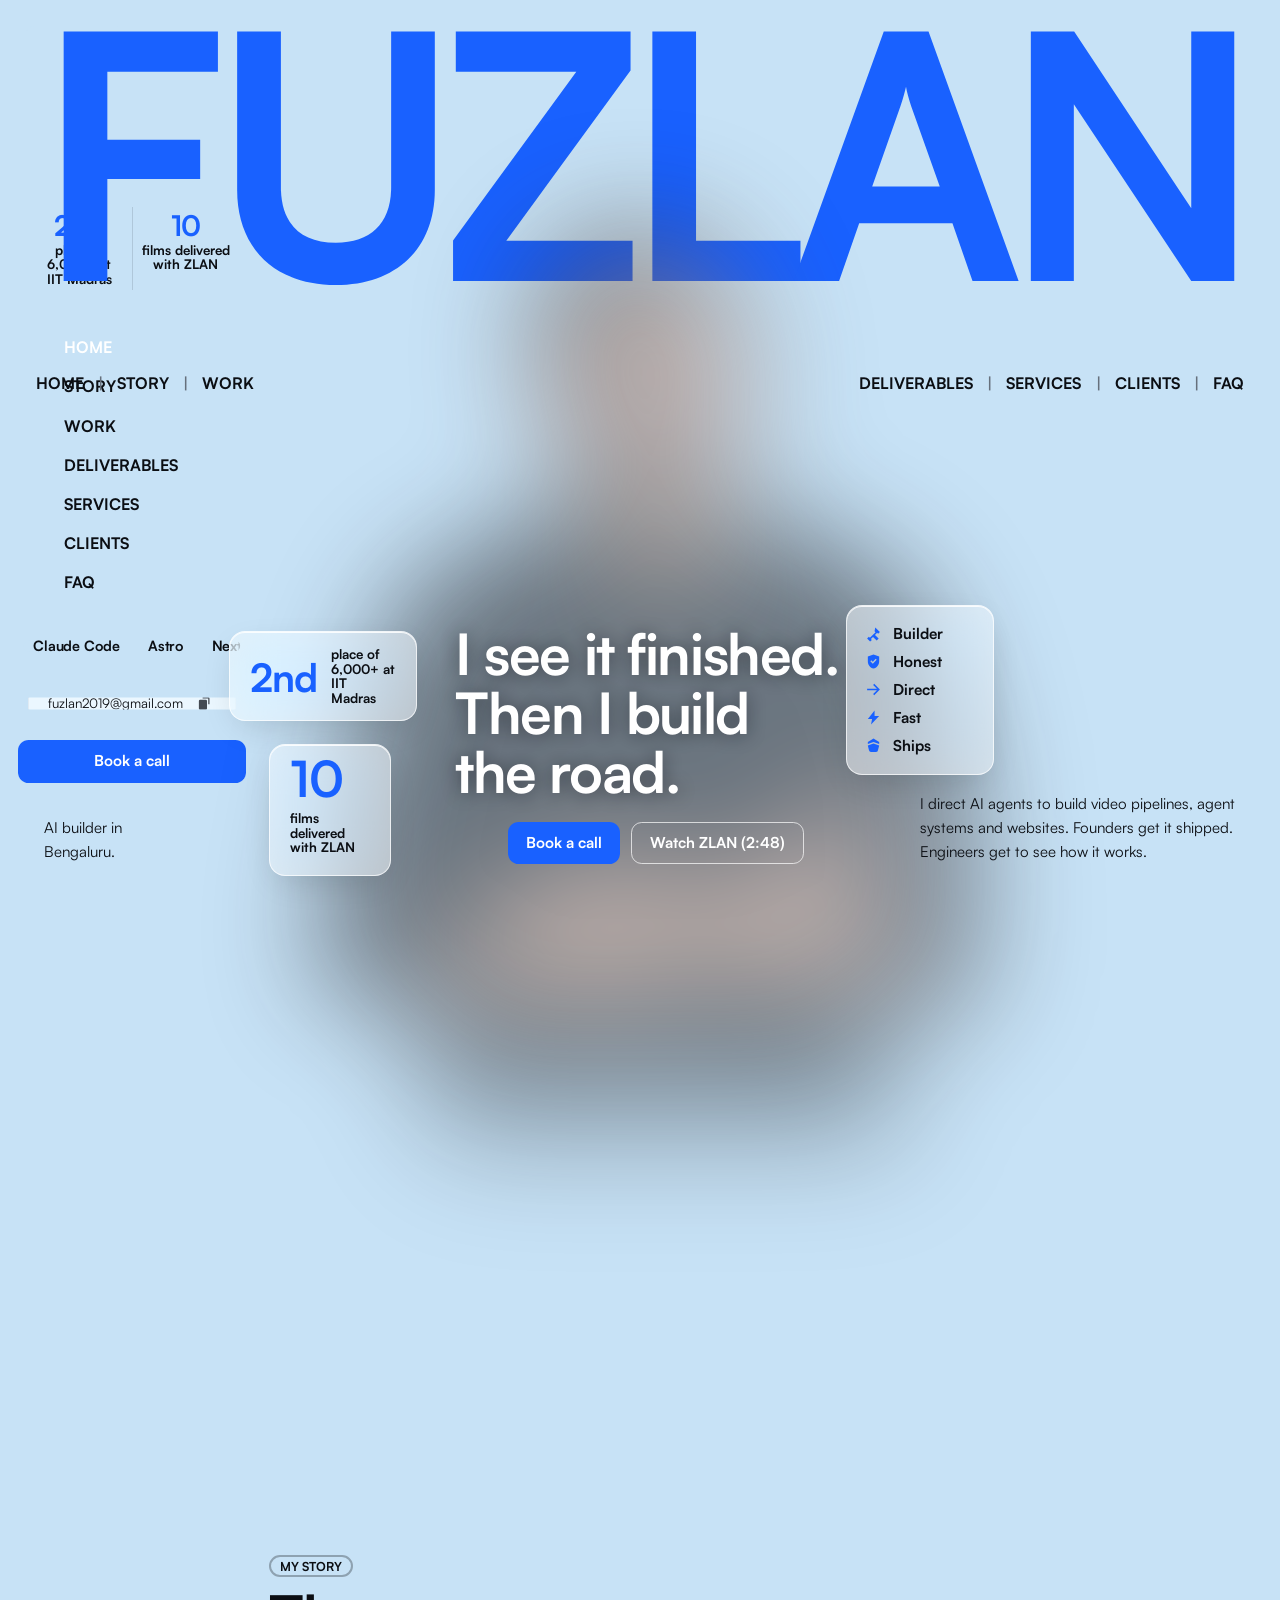
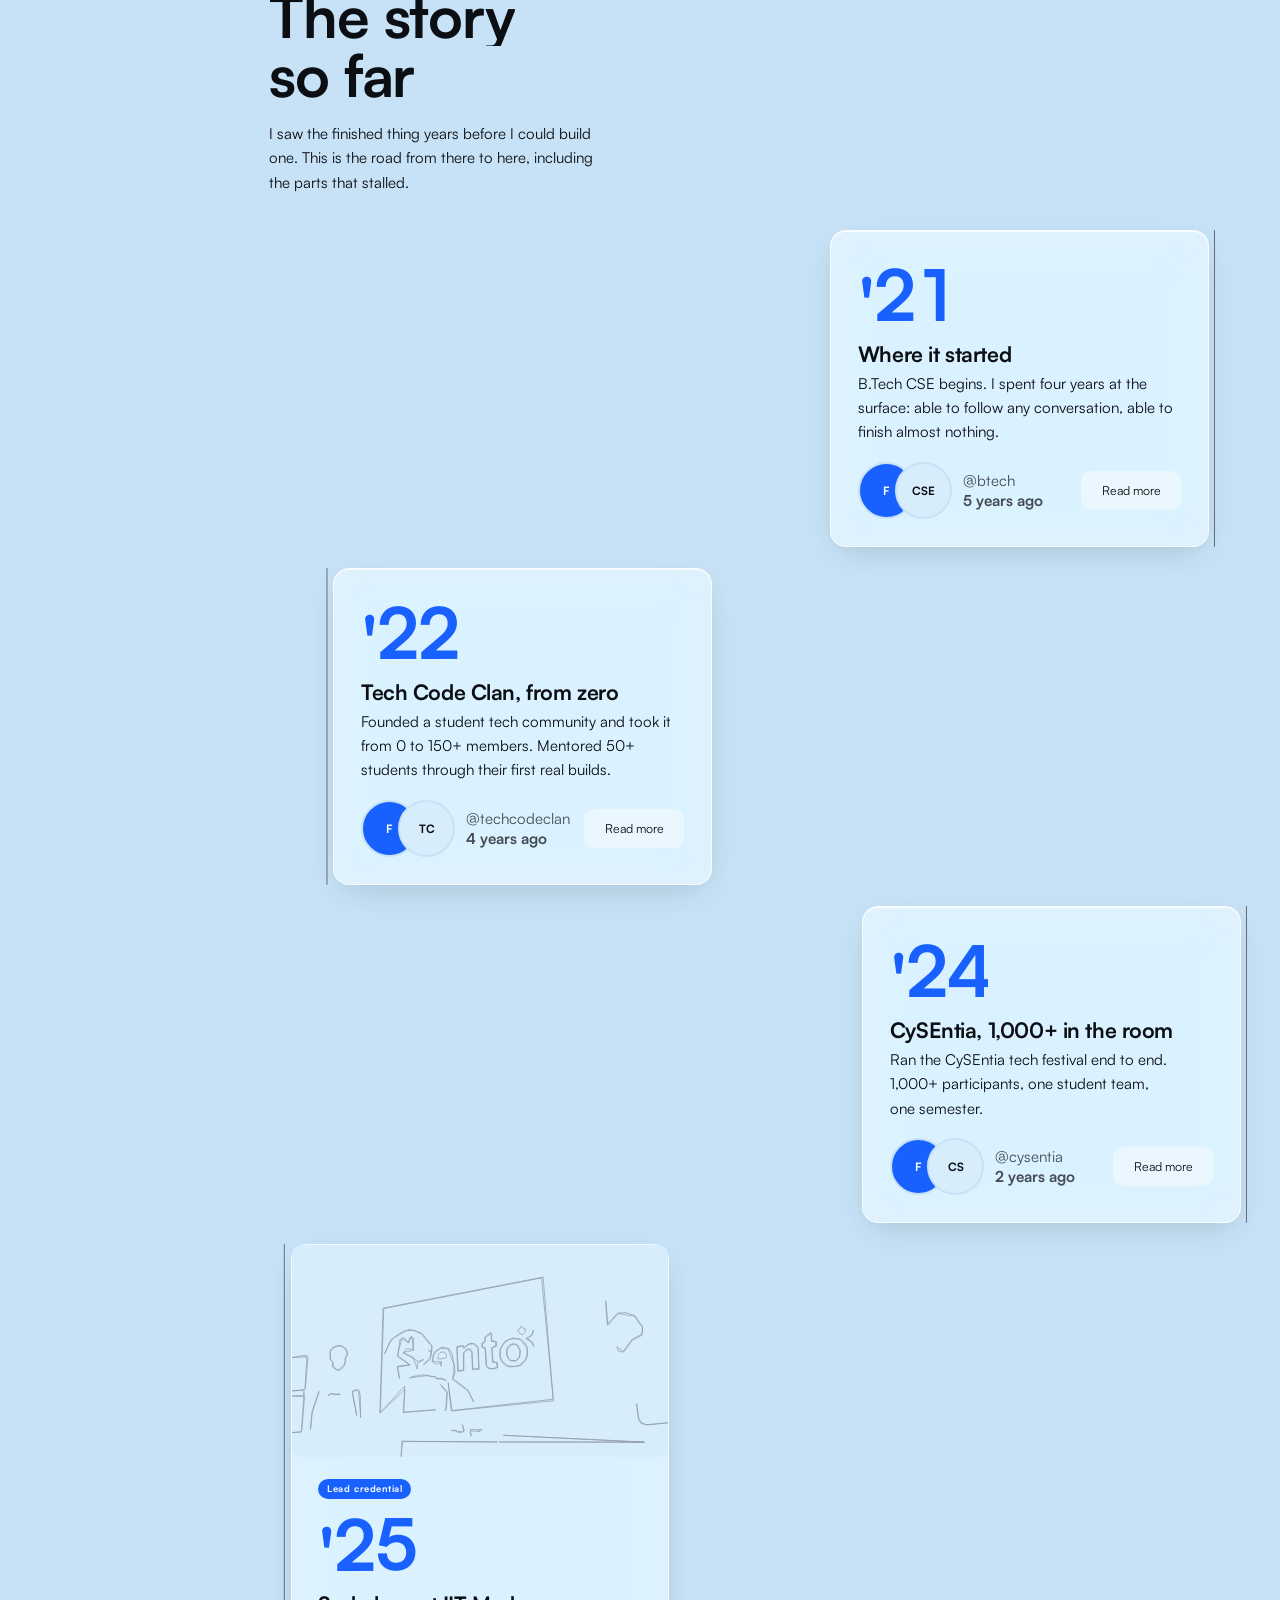
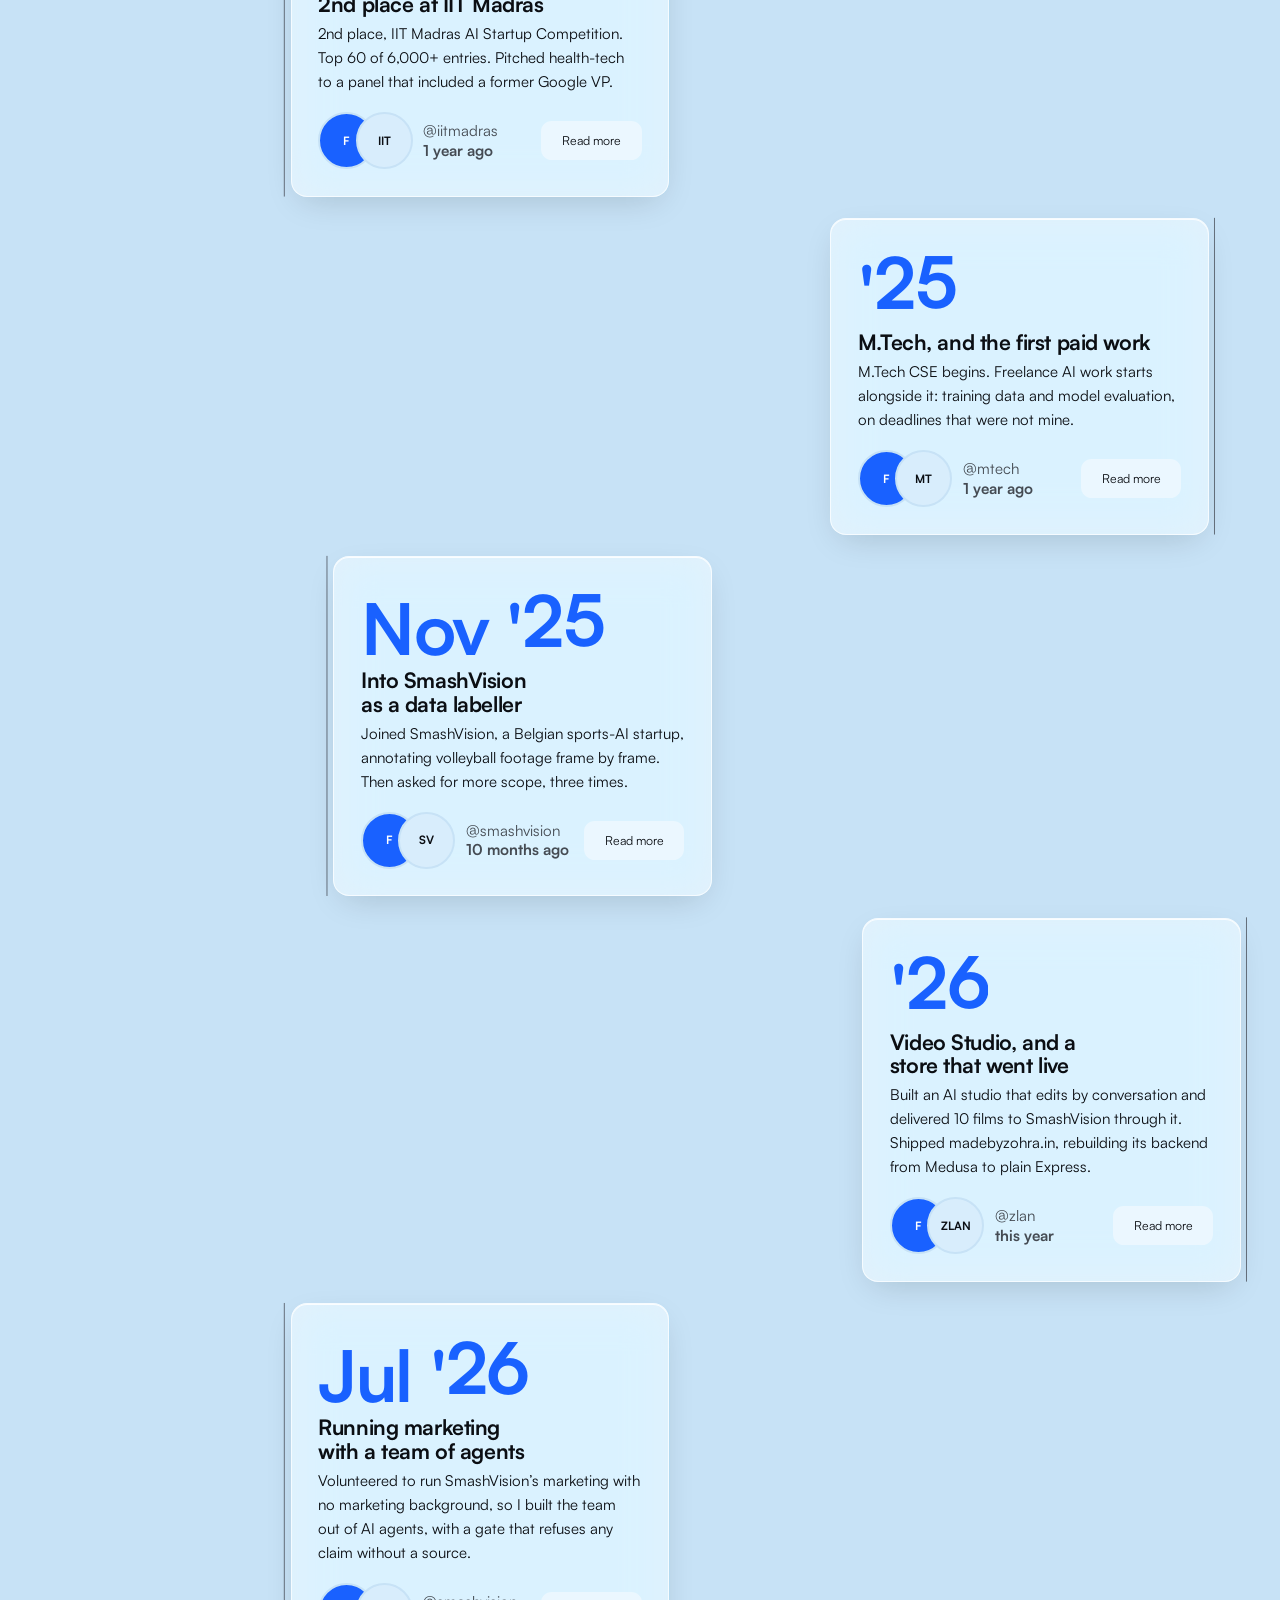
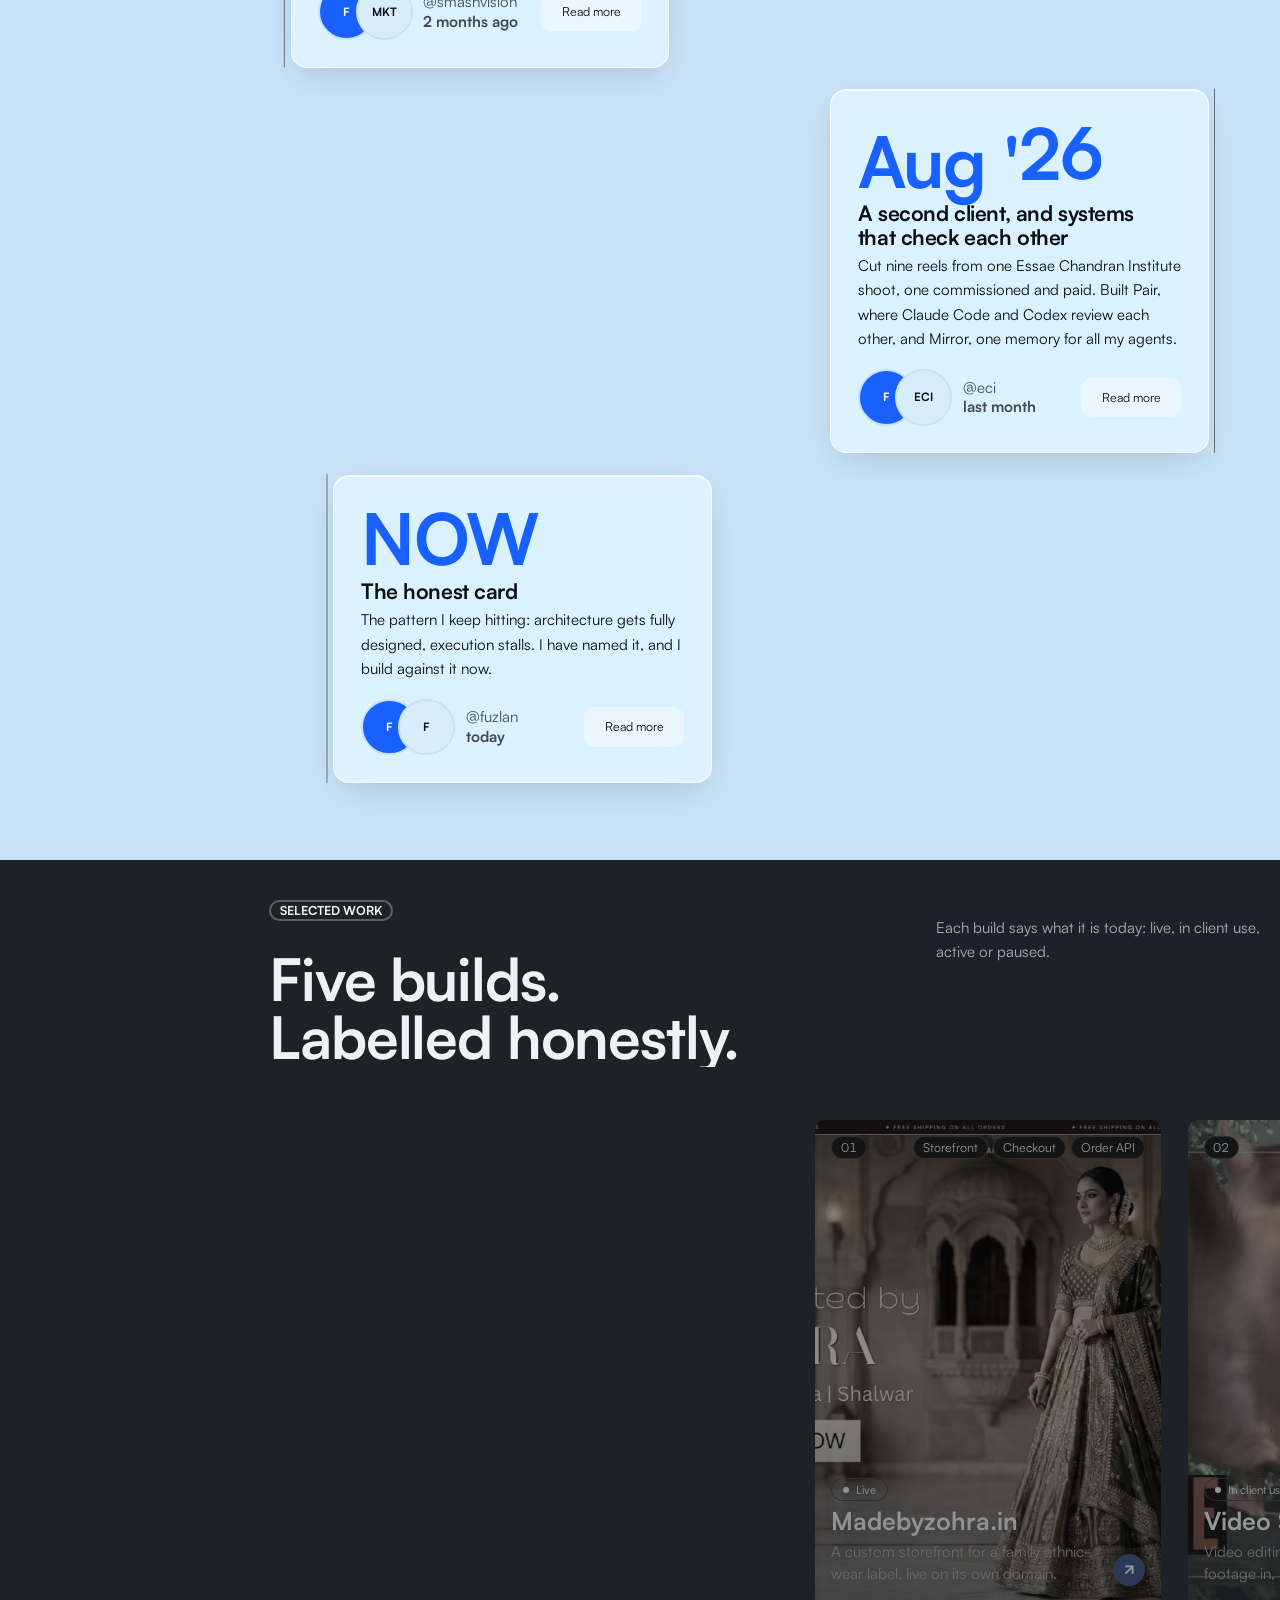
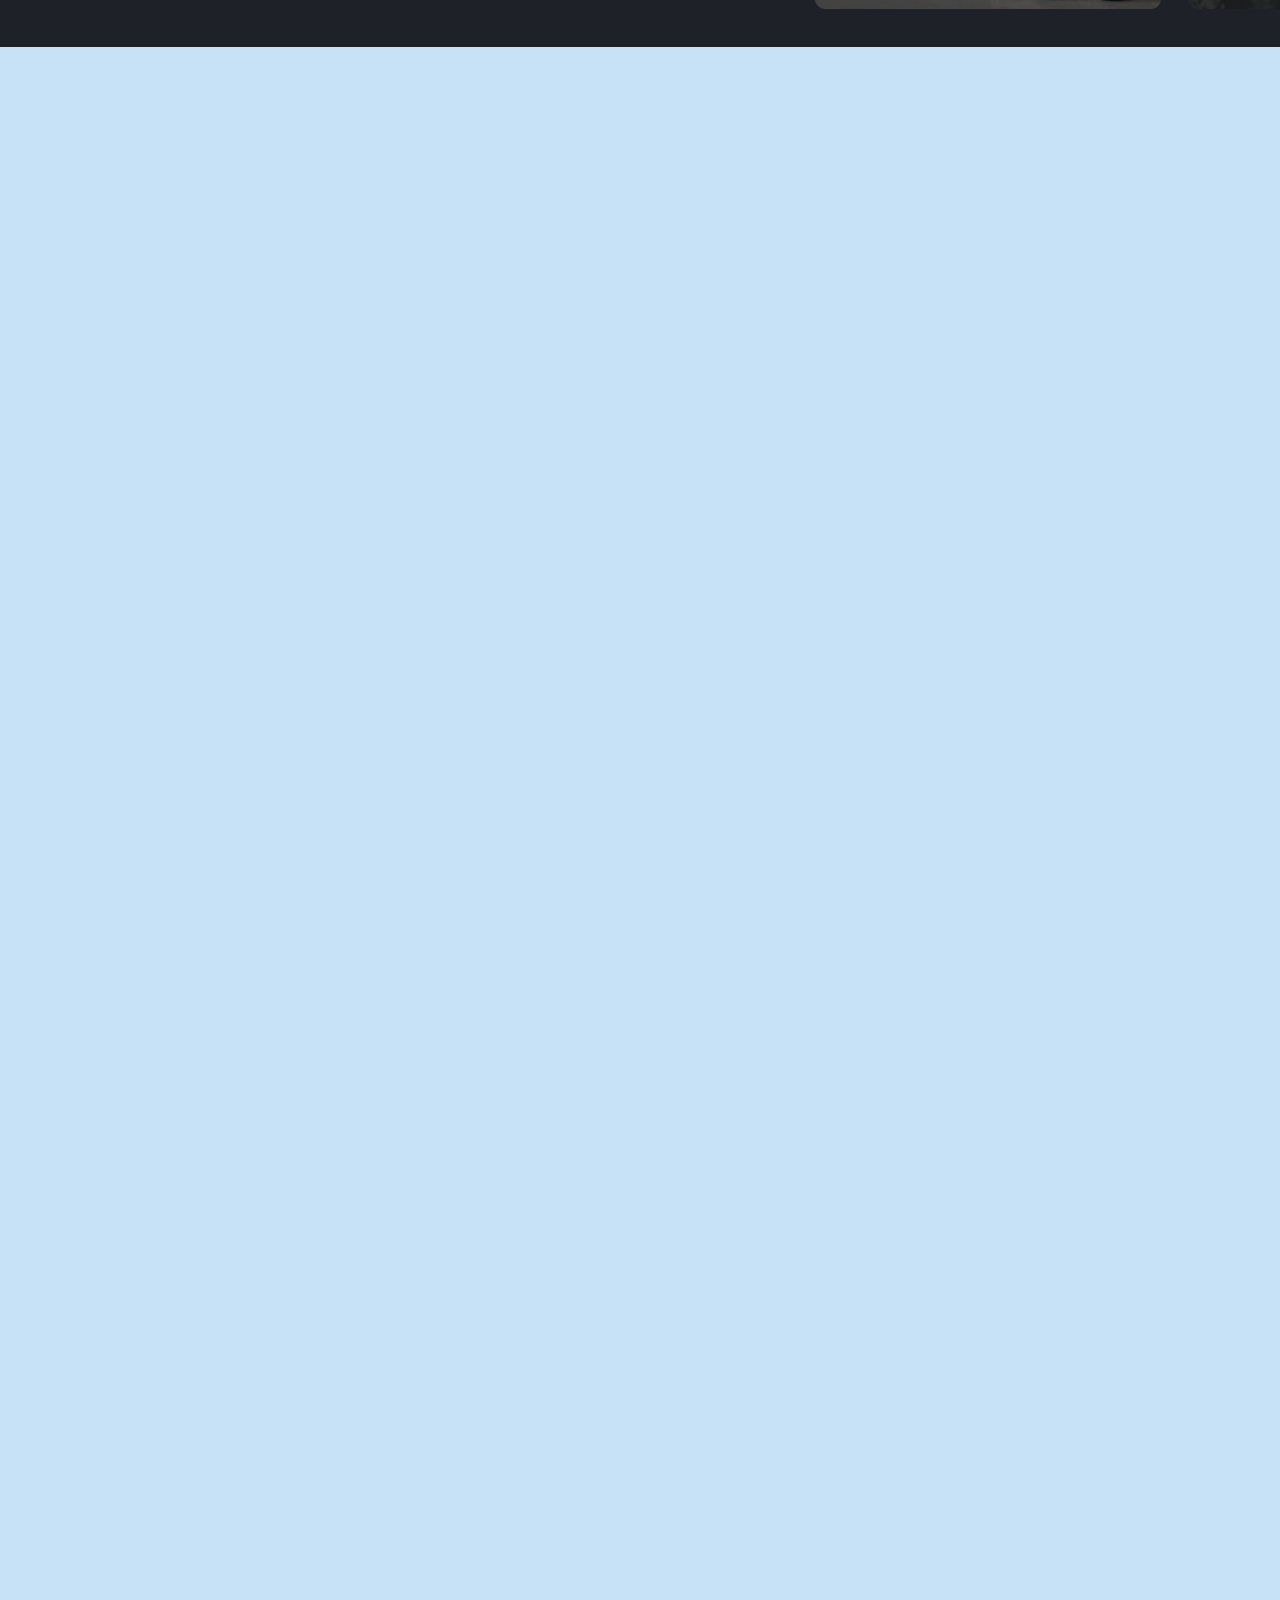
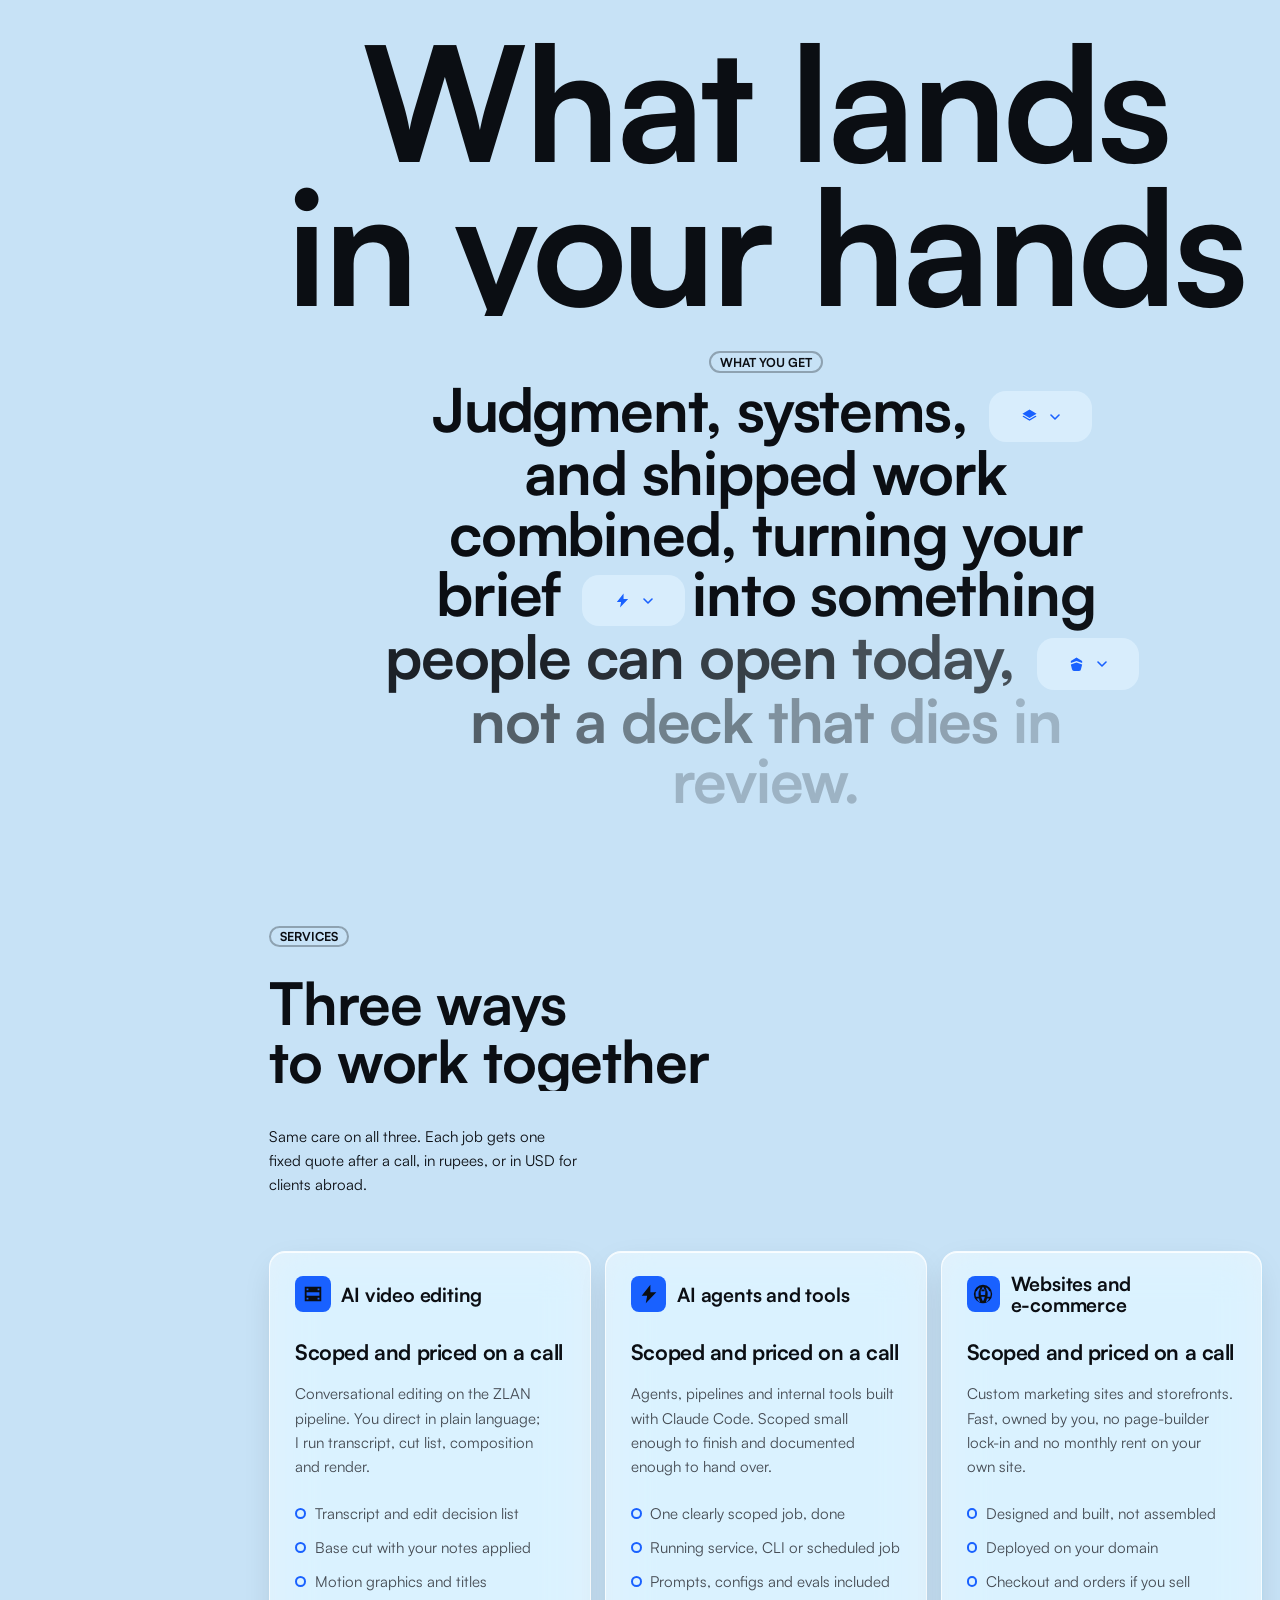
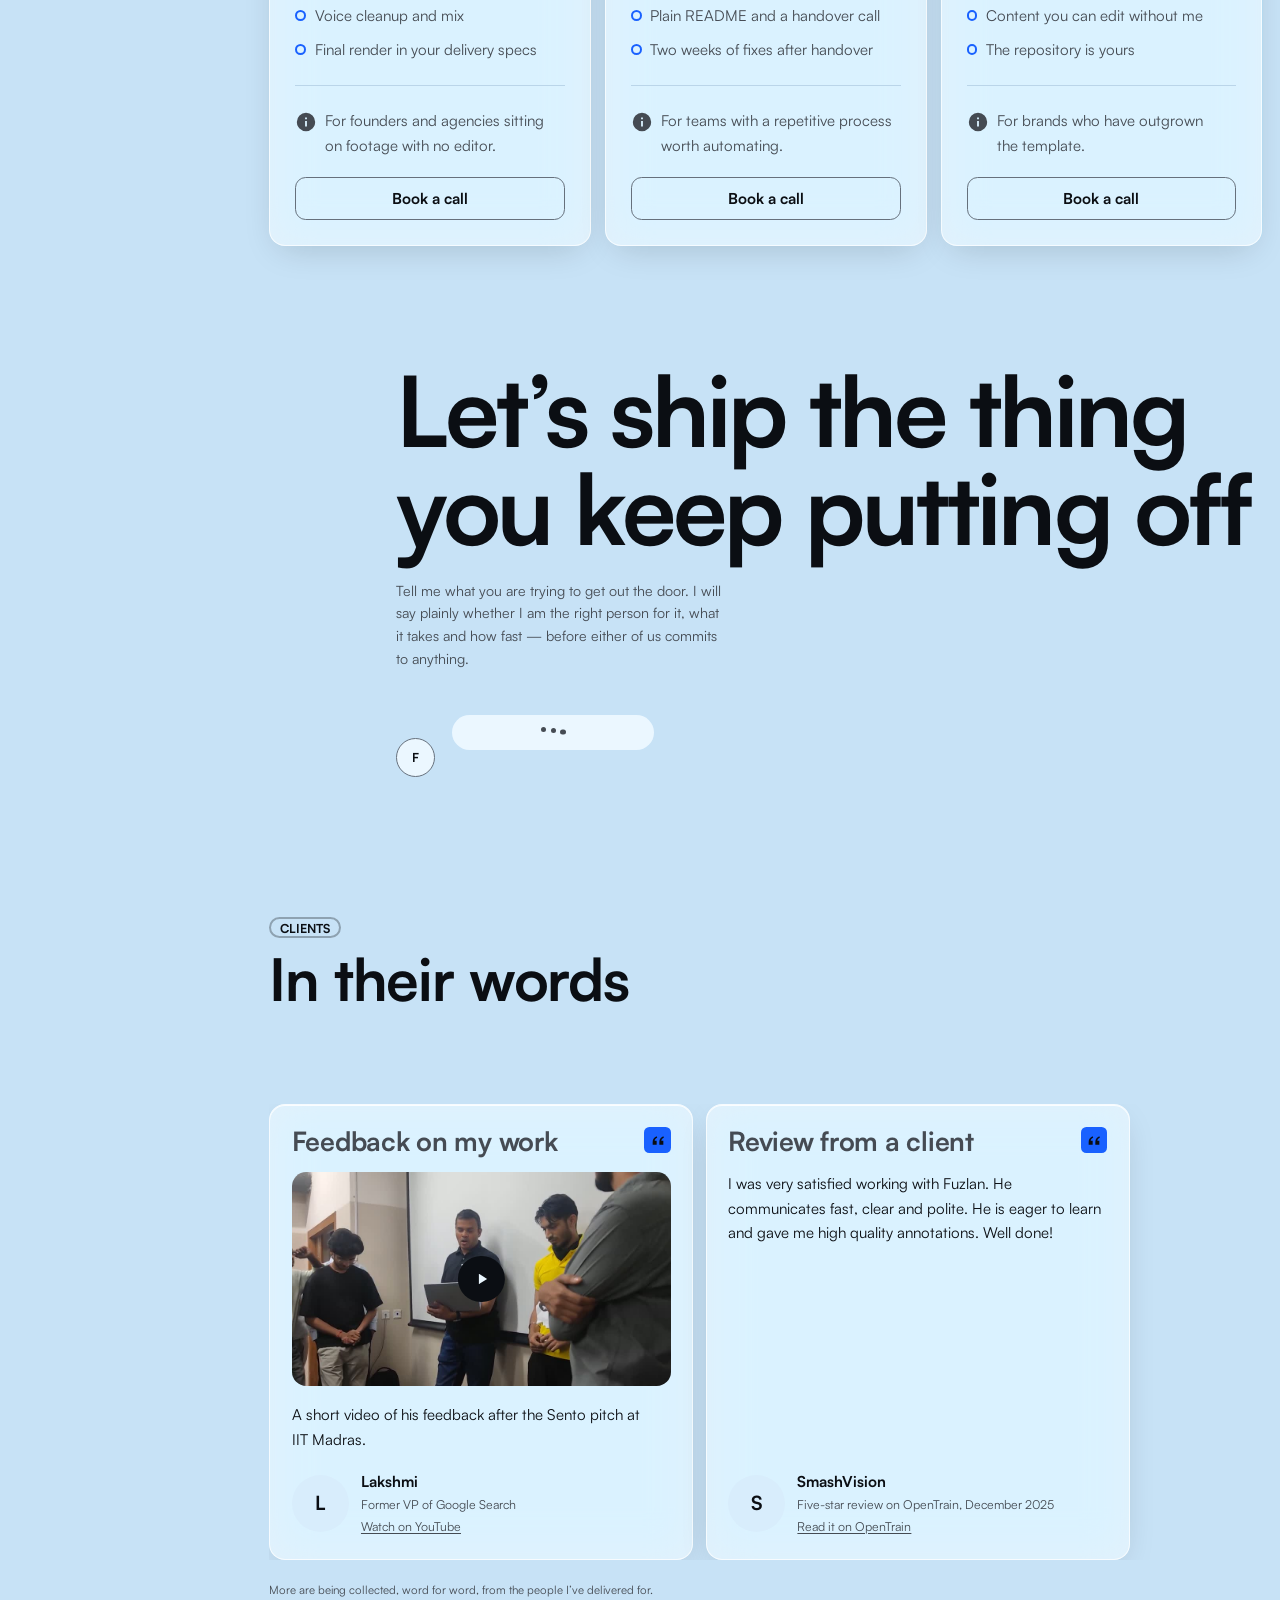
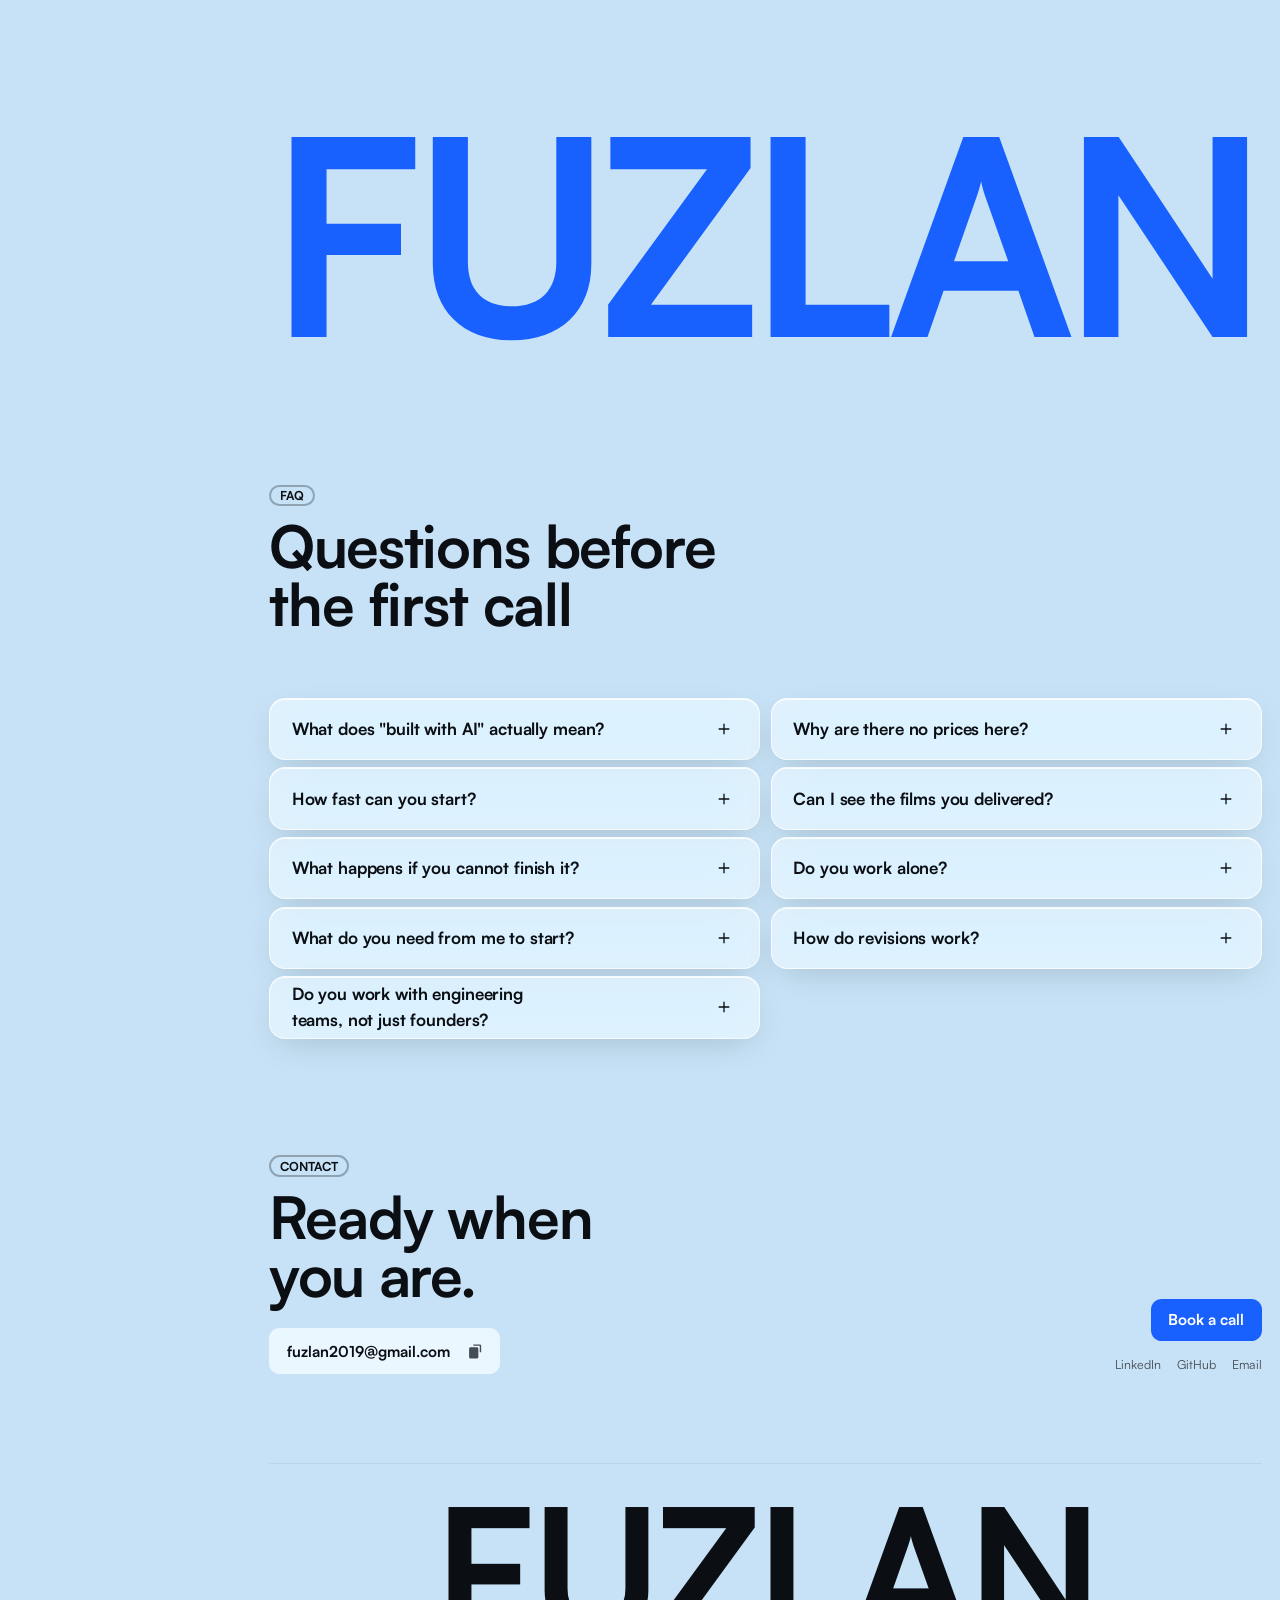
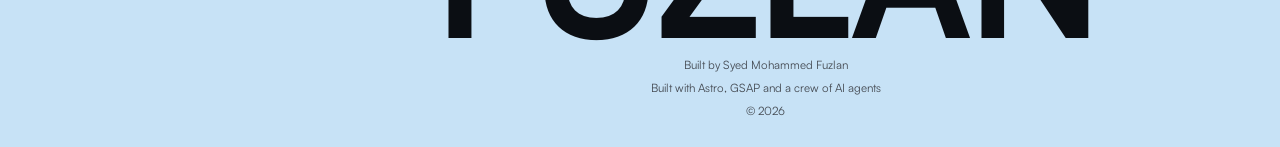
==== commit 3d528894: "Publish portfolio build (from portfolio-v2@245a8ed) Co-Authored-By: Claude Opus 5.5 <noreply@anthrop" ====
--- a/index.html
+++ b/index.html
@@ -225,4 +225,4 @@
 <path pathLength="1" d="M182.0,37.0 L183.0,36.0 L184.0,37.0 L184.0,51.0 L183.0,52.0 L182.0,51.0 L182.0,38.0"/>
 <path pathLength="1" d="M542.0,548.0 L538.0,554.0 L538.0,559.0 L541.0,560.0 L541.0,559.0 L539.0,556.0 L542.0,554.0 L541.0,552.0 L543.0,551.0 L543.0,548.0"/>
 </svg>
-<img class="sk__photo" src="/img/store-home.jpg" alt="The madebyzohra.in home page." width="1000" height="625" loading="lazy" decoding="async"></div></div></div><div class="pcard__overlay"><div class="pcard__top"><span class="pcard__num">01</span><ul class="pcard__tags"><li>Storefront</li><li>Checkout</li><li>Order API</li></ul></div><div class="pcard__bottom"><span class="pcard__status"><i class="pcard__status-dot" aria-hidden="true"></i>Live</span><div class="pcard__row"><div class="pcard__info"><h3 class="pcard__name">Madebyzohra.in</h3><p class="pcard__logline">A custom storefront for a family ethnic-wear label, live on its own domain.</p></div><a class="pcard__arrow" href="https://madebyzohra.in" target="_blank" rel="noopener" aria-label="Open Madebyzohra.in"><svg class width="18" height="18" viewBox="0 0 24 24" fill="currentColor" aria-hidden="true" focusable="false"><path d="M7 6h11v11h-2.4V10L7.8 17.8 6.2 16.2 14 8.4H7Z"></path></svg></a></div></div></div></article><article class="pcard" data-card><div class="pcard__media"><div class="pcard__media-inner"><video class="pcard__video" data-video data-mp4="/video/zlan-demo.mp4" data-webm="/video/zlan-demo.webm" poster="/video/zlan-demo-poster.jpg" muted loop playsinline preload="none" aria-hidden="true"></video></div></div><div class="pcard__overlay"><div class="pcard__top"><span class="pcard__num">02</span><ul class="pcard__tags"><li>Transcribe</li><li>Edit list</li><li>Approve cuts</li></ul></div><div class="pcard__bottom"><span class="pcard__status"><i class="pcard__status-dot" aria-hidden="true"></i>In client use</span><div class="pcard__row"><div class="pcard__info"><h3 class="pcard__name">Video Studio</h3><p class="pcard__logline">Video editing by conversation. Raw footage in, a finished film out, human-approved.</p></div><a class="pcard__arrow" href="https://www.youtube.com/watch?v=uwUm25BOGa8" target="_blank" rel="noopener" aria-label="Open Video Studio"><svg class width="18" height="18" viewBox="0 0 24 24" fill="currentColor" aria-hidden="true" focusable="false"><path d="M7 6h11v11h-2.4V10L7.8 17.8 6.2 16.2 14 8.4H7Z"></path></svg></a></div></div></div></article><article class="pcard" data-card><div class="pcard__media pcard__media--title"><div class="pcard__media-inner"><div class="pcard__slate"><p class="pcard__slate-name">AI Marketing War Room</p><p class="pcard__slate-logline">Marketing operations where no claim ships without a source.</p></div></div></div><div class="pcard__overlay"><div class="pcard__top"><span class="pcard__num">03</span><ul class="pcard__tags"><li>Evidence</li><li>Prediction</li><li>Authority</li></ul></div><div class="pcard__bottom"><span class="pcard__status"><i class="pcard__status-dot" aria-hidden="true"></i>Active</span></div></div></article><article class="pcard" data-card><div class="pcard__media pcard__media--title"><div class="pcard__media-inner"><div class="pcard__slate"><p class="pcard__slate-name">Pair</p><p class="pcard__slate-logline">Claude Code and Codex as one team. One writes, the other reviews, both sign off.</p></div></div></div><div class="pcard__overlay"><div class="pcard__top"><span class="pcard__num">04</span><ul class="pcard__tags"><li>Task</li><li>Contract</li><li>Route</li></ul></div><div class="pcard__bottom"><span class="pcard__status" data-paused="true"><i class="pcard__status-dot" aria-hidden="true"></i>Paused</span></div></div></article><article class="pcard" data-card><div class="pcard__media pcard__media--title"><div class="pcard__media-inner"><div class="pcard__slate"><p class="pcard__slate-name">Mirror</p><p class="pcard__slate-logline">One memory for all my AI agents. They propose; only I approve what becomes true.</p></div></div></div><div class="pcard__overlay"><div class="pcard__top"><span class="pcard__num">05</span><ul class="pcard__tags"><li>Observe</li><li>Propose</li><li>Review</li></ul></div><div class="pcard__bottom"><span class="pcard__status"><i class="pcard__status-dot" aria-hidden="true"></i>Runs every session</span></div></div></article></div></div></section><section class="sec wyg" id="what-you-get"><h2 class="wyg__big" data-heading-split>What lands<br>in your hands</h2><span class="eyebrow" data-eyebrow>What you get</span><p class="fillline"><span class="w">Judgment,</span> <span class="w">systems,</span> <span class="chip-anchor" data-chip-wrap><span class="chip-card" data-chip-card><button type="button" class="chip-card__trigger" data-chip-trigger aria-expanded="false" aria-controls="chip-panel-2" aria-label="Show details: AI video editing"><span class="chip-card__icon" data-chip-icon><svg class width="17" height="17" viewBox="0 0 24 24" fill="currentColor" aria-hidden="true" focusable="false"><path d="M12 2 2 8l10 6 10-6Zm-8.3 9L2 12l10 6 10-6-1.7-1-8.3 5Z"></path></svg></span><svg class="chip-card__caret" data-chip-caret viewBox="0 0 10 6" width="10" height="6" aria-hidden="true"><path d="M1 1l4 4 4-4" fill="none" stroke="currentColor" stroke-width="1.6" stroke-linecap="round" stroke-linejoin="round"></path></svg></button><span class="chip-card__body" id="chip-panel-2" data-chip-body><span class="chip-card__body-inner"><span class="chip-card__title" role="heading" aria-level="3">AI video editing</span><span class="chip-card__desc">Finished renders in your delivery specs. The transcript and edit decision list.</span></span></span></span></span><span class="w">and</span> <span class="w">shipped</span> <span class="w">work</span> <span class="w">combined,</span> <span class="w">turning</span> <span class="w">your</span> <span class="w">brief</span> <span class="chip-anchor" data-chip-wrap><span class="chip-card" data-chip-card><button type="button" class="chip-card__trigger" data-chip-trigger aria-expanded="false" aria-controls="chip-panel-10" aria-label="Show details: AI agents and tools"><span class="chip-card__icon" data-chip-icon><svg class width="17" height="17" viewBox="0 0 24 24" fill="currentColor" aria-hidden="true" focusable="false"><path d="M13.5 2 4 14h6l-1.5 8L20 10h-6.5Z"></path></svg></span><svg class="chip-card__caret" data-chip-caret viewBox="0 0 10 6" width="10" height="6" aria-hidden="true"><path d="M1 1l4 4 4-4" fill="none" stroke="currentColor" stroke-width="1.6" stroke-linecap="round" stroke-linejoin="round"></path></svg></button><span class="chip-card__body" id="chip-panel-10" data-chip-body><span class="chip-card__body-inner"><span class="chip-card__title" role="heading" aria-level="3">AI agents and tools</span><span class="chip-card__desc">A running service, CLI or scheduled job. Prompts, configs and evals, not a black box.</span></span></span></span></span><span class="w">into</span> <span class="w">something</span> <span class="w">people</span> <span class="w">can</span> <span class="w">open</span> <span class="w">today,</span> <span class="chip-anchor" data-chip-wrap><span class="chip-card" data-chip-card><button type="button" class="chip-card__trigger" data-chip-trigger aria-expanded="false" aria-controls="chip-panel-17" aria-label="Show details: Websites and e-commerce"><span class="chip-card__icon" data-chip-icon><svg class width="17" height="17" viewBox="0 0 24 24" fill="currentColor" aria-hidden="true" focusable="false"><path d="M12 2 4 7v3l8-3 8 3V7Zm-8 10 8-3 8 3-1.6 6.2A3 3 0 0 1 15.5 21h-7a3 3 0 0 1-2.9-2.2Z"></path></svg></span><svg class="chip-card__caret" data-chip-caret viewBox="0 0 10 6" width="10" height="6" aria-hidden="true"><path d="M1 1l4 4 4-4" fill="none" stroke="currentColor" stroke-width="1.6" stroke-linecap="round" stroke-linejoin="round"></path></svg></button><span class="chip-card__body" id="chip-panel-17" data-chip-body><span class="chip-card__body-inner"><span class="chip-card__title" role="heading" aria-level="3">Websites and e-commerce</span><span class="chip-card__desc">A built site on your domain, not a template. The repository, yours to keep.</span></span></span></span></span><span class="w">not</span> <span class="w">a</span> <span class="w">deck</span> <span class="w">that</span> <span class="w">dies</span> <span class="w">in</span> <span class="w">review.</span> </p><div class="wyg__scrim" data-chip-scrim></div></section><section class="sec svc" id="services"><div class="svc__head"><span class="eyebrow" data-eyebrow>Services</span><h2 class="h-sec" data-heading-split>Three ways<br>to work together</h2><p class="lede rv">Same care on all three. Each job gets one fixed quote after a call, in rupees, or in USD for clients abroad.</p></div><div class="svc__grid" data-reveal-group><div class="svc__col"><div class="svc__name"><span class="icon-sq-y"><svg class width="22" height="22" viewBox="0 0 24 24" fill="currentColor" aria-hidden="true" focusable="false"><path d="M3 4h18v16H3Zm2 2v2h2V6Zm12 0v2h2V6ZM5 10v4h14v-4Zm0 6v2h2v-2Zm12 0v2h2v-2Z"></path></svg></span><h3>AI video editing</h3></div><p class="svc__price"><b>Scoped and priced on a call</b></p><p class="svc__body">Conversational editing on the ZLAN pipeline. You direct in plain language; I run transcript, cut list, composition and render.</p><ul class="svc__items"><li><span class="dot-ring" aria-hidden="true"></span>Transcript and edit decision list</li><li><span class="dot-ring" aria-hidden="true"></span>Base cut with your notes applied</li><li><span class="dot-ring" aria-hidden="true"></span>Motion graphics and titles</li><li><span class="dot-ring" aria-hidden="true"></span>Voice cleanup and mix</li><li><span class="dot-ring" aria-hidden="true"></span>Final render in your delivery specs</li></ul><p class="svc__note"><svg class width="22" height="22" viewBox="0 0 24 24" fill="currentColor" aria-hidden="true" focusable="false"><path d="M12 2a10 10 0 1 0 0 20 10 10 0 0 0 0-20Zm-1 5h2v2h-2Zm0 4h2v6h-2Z"></path></svg>For founders and agencies sitting on footage with no editor.</p><a class="btn btn--ghost btn--wide" href="https://cal.com/fuzlan-syed-tqcm4u/30min" target="_blank" rel="noopener">Book a call</a></div><div class="svc__col"><div class="svc__name"><span class="icon-sq-y"><svg class width="22" height="22" viewBox="0 0 24 24" fill="currentColor" aria-hidden="true" focusable="false"><path d="M13.5 2 4 14h6l-1.5 8L20 10h-6.5Z"></path></svg></span><h3>AI agents and tools</h3></div><p class="svc__price"><b>Scoped and priced on a call</b></p><p class="svc__body">Agents, pipelines and internal tools built with Claude Code. Scoped small enough to finish and documented enough to hand over.</p><ul class="svc__items"><li><span class="dot-ring" aria-hidden="true"></span>One clearly scoped job, done</li><li><span class="dot-ring" aria-hidden="true"></span>Running service, CLI or scheduled job</li><li><span class="dot-ring" aria-hidden="true"></span>Prompts, configs and evals included</li><li><span class="dot-ring" aria-hidden="true"></span>Plain README and a handover call</li><li><span class="dot-ring" aria-hidden="true"></span>Two weeks of fixes after handover</li></ul><p class="svc__note"><svg class width="22" height="22" viewBox="0 0 24 24" fill="currentColor" aria-hidden="true" focusable="false"><path d="M12 2a10 10 0 1 0 0 20 10 10 0 0 0 0-20Zm-1 5h2v2h-2Zm0 4h2v6h-2Z"></path></svg>For teams with a repetitive process worth automating.</p><a class="btn btn--ghost btn--wide" href="https://cal.com/fuzlan-syed-tqcm4u/30min" target="_blank" rel="noopener">Book a call</a></div><div class="svc__col"><div class="svc__name"><span class="icon-sq-y"><svg class width="22" height="22" viewBox="0 0 24 24" fill="currentColor" aria-hidden="true" focusable="false"><path d="M12 2a10 10 0 1 0 0 20 10 10 0 0 0 0-20Zm6.9 7h-2.6a15 15 0 0 0-1.4-4.3A8 8 0 0 1 18.9 9ZM12 4.2c.7 1 1.5 2.6 1.9 4.8h-3.8c.4-2.2 1.2-3.8 1.9-4.8ZM4.3 15A8 8 0 0 1 4 12a8 8 0 0 1 .3-3h3a20 20 0 0 0 0 6Zm.8 2h2.6c.3 1.7.8 3.2 1.4 4.3A8 8 0 0 1 5.1 17Zm2.6-8H5.1a8 8 0 0 1 4-4.3A15 15 0 0 0 7.7 9ZM12 19.8c-.7-1-1.5-2.6-1.9-4.8h3.8c-.4 2.2-1.2 3.8-1.9 4.8Zm2.3-6.8H9.7a18 18 0 0 1 0-6h4.6a18 18 0 0 1 0 6Zm.6 8.3c.6-1.1 1.1-2.6 1.4-4.3h2.6a8 8 0 0 1-4 4.3Zm2-6.3a20 20 0 0 0 0-6h3a8 8 0 0 1 0 6Z"></path></svg></span><h3>Websites and e-commerce</h3></div><p class="svc__price"><b>Scoped and priced on a call</b></p><p class="svc__body">Custom marketing sites and storefronts. Fast, owned by you, no page-builder lock-in and no monthly rent on your own site.</p><ul class="svc__items"><li><span class="dot-ring" aria-hidden="true"></span>Designed and built, not assembled</li><li><span class="dot-ring" aria-hidden="true"></span>Deployed on your domain</li><li><span class="dot-ring" aria-hidden="true"></span>Checkout and orders if you sell</li><li><span class="dot-ring" aria-hidden="true"></span>Content you can edit without me</li><li><span class="dot-ring" aria-hidden="true"></span>The repository is yours</li></ul><p class="svc__note"><svg class width="22" height="22" viewBox="0 0 24 24" fill="currentColor" aria-hidden="true" focusable="false"><path d="M12 2a10 10 0 1 0 0 20 10 10 0 0 0 0-20Zm-1 5h2v2h-2Zm0 4h2v6h-2Z"></path></svg>For brands who have outgrown the template.</p><a class="btn btn--ghost btn--wide" href="https://cal.com/fuzlan-syed-tqcm4u/30min" target="_blank" rel="noopener">Book a call</a></div></div></section><section class="sec band"><div class="rv"><h2 class="band__title">Let&rsquo;s ship the thing<br>you keep putting off</h2><p>Tell me what you are trying to get out the door. I will say plainly whether I am the right person for it, what it takes and how fast &mdash; before either of us commits to anything.</p><div class="band__cta"><span class="avatar" aria-hidden="true">F</span><div class="band__stack"><div class="chat-slot"><span class="chat-dots" aria-hidden="true"><i></i><i></i><i></i></span><span class="pill-note" data-chat-msg>Have something in mind?</span></div><div class="chat-slot"><span class="chat-dots" aria-hidden="true"><i></i><i></i><i></i></span><a class="btn" data-button-hover data-chat-msg href="https://cal.com/fuzlan-syed-tqcm4u/30min" target="_blank" rel="noopener">Let&rsquo;s talk</a></div></div></div></div></section><section class="sec tst" id="clients"><div class="tst__head"><div class="tst__head-text"><span class="eyebrow" data-eyebrow>Clients</span><h2 class="h-sec" data-heading-split>In their words</h2></div><div class="tst__pager" data-pager hidden></div></div><div class="tst__row" data-row role="region" aria-label="Client testimonials" tabindex="0"><article class="tst__card tst__card--video rv" data-slide><div class="tst__card-head"><h3 class="tst__title">Feedback on my work</h3><span class="tst__quote" aria-hidden="true"><svg class width="16" height="16" viewBox="0 0 24 24" fill="currentColor" aria-hidden="true" focusable="false"><path d="M4 15c0-4 2.3-7.2 6-8.5l.8 2C8.5 9.4 7.2 11 7 13h3v6H4Zm10 0c0-4 2.3-7.2 6-8.5l.8 2c-2.3.9-3.6 2.5-3.8 4.5h3v6h-6Z"></path></svg></span></div><a class="tst__frame" href="https://www.youtube.com/watch?v=Vgbr1plq6VU" target="_blank" rel="noopener" aria-label="Watch: feedback on my work, on YouTube"><img src="/img/lakshmi-feedback.jpg" alt="Lakshmi reading feedback from a laptop, with Fuzlan standing beside him." width="960" height="540" loading="lazy"><span class="tst__play" aria-hidden="true"><svg width="18" height="18" viewBox="0 0 24 24" fill="currentColor"><path d="M8 5v14l11-7Z"></path></svg></span></a><p class="tst__desc">A short video of his feedback after the Sento pitch at IIT Madras.</p><div class="tst__footer"><span class="tst__avatar" aria-hidden="true">L</span><div class="tst__id"><p class="tst__name">Lakshmi</p><p class="tst__role">Former VP of Google Search</p><a class="tst__link" href="https://www.youtube.com/watch?v=Vgbr1plq6VU" target="_blank" rel="noopener">Watch on YouTube</a></div></div></article><article class="tst__card rv" data-slide><div class="tst__card-head"><h3 class="tst__title">Review from a client</h3><span class="tst__quote" aria-hidden="true"><svg class width="16" height="16" viewBox="0 0 24 24" fill="currentColor" aria-hidden="true" focusable="false"><path d="M4 15c0-4 2.3-7.2 6-8.5l.8 2C8.5 9.4 7.2 11 7 13h3v6H4Zm10 0c0-4 2.3-7.2 6-8.5l.8 2c-2.3.9-3.6 2.5-3.8 4.5h3v6h-6Z"></path></svg></span></div><blockquote class="tst__desc"><p>I was very satisfied working with Fuzlan. He communicates fast, clear and polite. He is eager to learn and gave me high quality annotations. Well done!</p></blockquote><div class="tst__footer"><span class="tst__avatar" aria-hidden="true">S</span><div class="tst__id"><p class="tst__name">SmashVision</p><p class="tst__role">Five-star review on OpenTrain, December 2025</p><a class="tst__link" href="https://app.opentrain.ai/labeler-profile/fuzlan-s#reviews" target="_blank" rel="noopener">Read it on OpenTrain</a></div></div></article></div><p class="tst__note rv">More are being collected, word for word, from the people I&rsquo;ve delivered for.</p><div class="tst__drag" data-drag aria-hidden="true"><span class="tst__drag-arrow tst__drag-arrow--l">◂</span><span class="tst__drag-label">Drag</span><span class="tst__drag-arrow tst__drag-arrow--r">▸</span></div></section><section class="sec faq" id="faq"><p class="faq__word rv" aria-hidden="true">FUZLAN</p><div class="faq__head rv"><span class="eyebrow">FAQ</span><h2 class="h-sec">Questions before<br>the first call</h2></div><div class="faq__grid"><div class="faq__item rv" data-open="false"><button class="faq__q" type="button" data-toggle aria-expanded="false" aria-controls="fa-0"><span>What does &quot;built with AI&quot; actually mean?</span><span class="faq__icon"><svg class width="16" height="16" viewBox="0 0 24 24" fill="currentColor" aria-hidden="true" focusable="false"><path d="M11 4h2v7h7v2h-7v7h-2v-7H4v-2h7Z"></path></svg></span></button><div class="faq__a" id="fa-0"><p>I use Claude Code and pipelines I have built to move faster. You get code and files you own, not prompt output pasted into a document. It ships under my name and I can explain every part of it.</p></div></div><div class="faq__item rv" data-open="false"><button class="faq__q" type="button" data-toggle aria-expanded="false" aria-controls="fa-1"><span>Why are there no prices here?</span><span class="faq__icon"><svg class width="16" height="16" viewBox="0 0 24 24" fill="currentColor" aria-hidden="true" focusable="false"><path d="M11 4h2v7h7v2h-7v7h-2v-7H4v-2h7Z"></path></svg></span></button><div class="faq__a" id="fa-1"><p>Because the honest number depends on the scope. After one 30-minute call you get a single fixed quote, in rupees, or in USD if you are abroad. It is agreed before any work starts and only changes if the scope does.</p></div></div><div class="faq__item rv" data-open="false"><button class="faq__q" type="button" data-toggle aria-expanded="false" aria-controls="fa-2"><span>How fast can you start?</span><span class="faq__icon"><svg class width="16" height="16" viewBox="0 0 24 24" fill="currentColor" aria-hidden="true" focusable="false"><path d="M11 4h2v7h7v2h-7v7h-2v-7H4v-2h7Z"></path></svg></span></button><div class="faq__a" id="fa-2"><p>Usually within a week. I take a small number of projects at a time so the one in front of me actually moves.</p></div></div><div class="faq__item rv" data-open="false"><button class="faq__q" type="button" data-toggle aria-expanded="false" aria-controls="fa-3"><span>Can I see the films you delivered?</span><span class="faq__icon"><svg class width="16" height="16" viewBox="0 0 24 24" fill="currentColor" aria-hidden="true" focusable="false"><path d="M11 4h2v7h7v2h-7v7h-2v-7H4v-2h7Z"></path></svg></span></button><div class="faq__a" id="fa-3"><p>Yes. SmashVision’s recent reels are public on their Instagram, and the ZLAN film is on YouTube; both are linked in the Work section. Footage that isn’t public stays with the people who paid for it.</p></div></div><div class="faq__item rv" data-open="false"><button class="faq__q" type="button" data-toggle aria-expanded="false" aria-controls="fa-4"><span>What happens if you cannot finish it?</span><span class="faq__icon"><svg class width="16" height="16" viewBox="0 0 24 24" fill="currentColor" aria-hidden="true" focusable="false"><path d="M11 4h2v7h7v2h-7v7h-2v-7H4v-2h7Z"></path></svg></span></button><div class="faq__a" id="fa-4"><p>I say so early and you do not pay for the part that did not land. I have stalled on my own projects before. The fix I use now is small scope and a hard date, and that is how I will scope yours.</p></div></div><div class="faq__item rv" data-open="false"><button class="faq__q" type="button" data-toggle aria-expanded="false" aria-controls="fa-5"><span>Do you work alone?</span><span class="faq__icon"><svg class width="16" height="16" viewBox="0 0 24 24" fill="currentColor" aria-hidden="true" focusable="false"><path d="M11 4h2v7h7v2h-7v7h-2v-7H4v-2h7Z"></path></svg></span></button><div class="faq__a" id="fa-5"><p>Yes. You talk to the person building it, every time. There is no account manager between you and the work.</p></div></div><div class="faq__item rv" data-open="false"><button class="faq__q" type="button" data-toggle aria-expanded="false" aria-controls="fa-6"><span>What do you need from me to start?</span><span class="faq__icon"><svg class width="16" height="16" viewBox="0 0 24 24" fill="currentColor" aria-hidden="true" focusable="false"><path d="M11 4h2v7h7v2h-7v7h-2v-7H4v-2h7Z"></path></svg></span></button><div class="faq__a" id="fa-6"><p>The footage, the brief or the repository, whichever applies, plus one person who can make decisions. That is it. <a class="faq__mail" href="mailto:fuzlan2019@gmail.com?subject=Starting%20a%20project">Send me a short brief</a>.</p></div></div><div class="faq__item rv" data-open="false"><button class="faq__q" type="button" data-toggle aria-expanded="false" aria-controls="fa-7"><span>How do revisions work?</span><span class="faq__icon"><svg class width="16" height="16" viewBox="0 0 24 24" fill="currentColor" aria-hidden="true" focusable="false"><path d="M11 4h2v7h7v2h-7v7h-2v-7H4v-2h7Z"></path></svg></span></button><div class="faq__a" id="fa-7"><p>One full revision pass is included in every project, plus small fixes for two weeks after handover. Anything beyond that we scope together.</p></div></div><div class="faq__item rv" data-open="false"><button class="faq__q" type="button" data-toggle aria-expanded="false" aria-controls="fa-8"><span>Do you work with engineering teams, not just founders?</span><span class="faq__icon"><svg class width="16" height="16" viewBox="0 0 24 24" fill="currentColor" aria-hidden="true" focusable="false"><path d="M11 4h2v7h7v2h-7v7h-2v-7H4v-2h7Z"></path></svg></span></button><div class="faq__a" id="fa-8"><p>Yes. I can plug into an existing codebase, work to your review process, and hand over everything with a README. The Work section shows how each of my builds is put together.</p></div></div></div></section><section class="sec sec--last" id="contact"><div class="contact rv"><div><span class="eyebrow">Contact</span><h2 class="h-sec">Ready when<br>you are.</h2><div class="contact__mail"><span>fuzlan2019@gmail.com</span><button class="copy-btn" data-copy="fuzlan2019@gmail.com" type="button"><svg class width="17" height="17" viewBox="0 0 24 24" fill="currentColor" aria-hidden="true" focusable="false"><path d="M9 2h9a2 2 0 0 1 2 2v9h-2V4H9Zm-4 4h9a2 2 0 0 1 2 2v12a2 2 0 0 1-2 2H5a2 2 0 0 1-2-2V8a2 2 0 0 1 2-2Z"></path></svg><span class="sr">Copy email address</span></button></div></div><div class="contact__actions"><a class="btn" data-button-hover href="https://cal.com/fuzlan-syed-tqcm4u/30min" target="_blank" rel="noopener">Book a call</a><nav class="contact__socials" aria-label="Elsewhere"><a href="https://linkedin.com/in/syedfuzlan" rel="me noopener" target="_blank">LinkedIn</a><a href="https://github.com/SyedFuzlan" rel="me noopener" target="_blank">GitHub</a><a href="mailto:fuzlan2019@gmail.com" rel="me noopener" target="_blank">Email</a></nav></div></div><footer class="footer" data-footer><p class="footer__logo" data-trail-zone aria-hidden="true">FUZLAN</p><div class="footer__trail" data-trail aria-hidden="true"></div><p>Built by Syed Mohammed Fuzlan</p><p>Built with Astro, GSAP and a crew of AI agents</p><p>&copy; 2026</p></footer></section></main></div><script type="module" src="/_astro/Layout.astro_astro_type_script_index_0_lang.UB2_KKfj.js"></script><script type="module">var e=[...document.querySelectorAll(`[data-nav]`)],t=t=>e.forEach(e=>e.setAttribute(`aria-current`,String(e.dataset.nav===t))),n=[...document.querySelectorAll(`header[id], main section[id]`)],r=new IntersectionObserver(e=>{let n=e.filter(e=>e.isIntersecting).sort((e,t)=>t.intersectionRatio-e.intersectionRatio)[0];n&&t(n.target.id)},{rootMargin:`-45% 0px -45% 0px`,threshold:0});n.forEach(e=>r.observe(e));var i=document.querySelector(`.rail__inner`),a=[...document.querySelectorAll(`[data-theme="dark"]`)];if(i&&a.length){let e=!1,t=[...i.querySelectorAll(`.rail__card`)],n=()=>{e=!1;let n=a.map(e=>e.getBoundingClientRect());t.forEach(e=>{let t=e.getBoundingClientRect(),r=t.top+t.height/2;e.classList.toggle(`rail--dark`,n.some(e=>e.top<r&&e.bottom>r))})};addEventListener(`scroll`,()=>{e||(e=!0,requestAnimationFrame(n))},{passive:!0}),n()}document.querySelectorAll(`[data-copy]`).forEach(e=>{let t=e.querySelector(`.sr`),n=e.querySelector(`.copy-btn__tip`);e.addEventListener(`click`,async()=>{try{await navigator.clipboard.writeText(e.dataset.copy||``),e.dataset.copied=`true`,t&&(t.textContent=`Email address copied`),n&&(n.textContent=`Email copied`),setTimeout(()=>{e.dataset.copied=`false`,t&&(t.textContent=`Copy email address`),n&&(n.textContent=`Copy email`)},1800)}catch{}})}),document.querySelectorAll(`[data-toggle]`).forEach(e=>{let t=e.closest(`[data-open]`);t&&e.addEventListener(`click`,()=>{let n=t.dataset.open!==`true`;t.dataset.open=String(n),e.setAttribute(`aria-expanded`,String(n))})});var o=document.querySelector(`.mbar`);o?.querySelector(`.mbar__menu`)?.addEventListener(`click`,()=>{let e=o.dataset.open!==`true`;o.dataset.open=String(e),o.querySelector(`.mbar__menu`)?.setAttribute(`aria-expanded`,String(e))}),o?.querySelectorAll(`.msheet a`).forEach(e=>e.addEventListener(`click`,()=>{o.dataset.open=`false`}));</script></body></html>+<img class="sk__photo" src="/img/store-home.jpg" alt="The madebyzohra.in home page." width="1000" height="625" loading="lazy" decoding="async"></div></div></div><div class="pcard__overlay"><div class="pcard__top"><span class="pcard__num">01</span><ul class="pcard__tags"><li>Storefront</li><li>Checkout</li><li>Order API</li></ul></div><div class="pcard__bottom"><span class="pcard__status"><i class="pcard__status-dot" aria-hidden="true"></i>Live</span><div class="pcard__row"><div class="pcard__info"><h3 class="pcard__name">Madebyzohra.in</h3><p class="pcard__logline">A custom storefront for a family ethnic-wear label, live on its own domain.</p></div><a class="pcard__arrow" href="https://madebyzohra.in" target="_blank" rel="noopener" aria-label="Open Madebyzohra.in"><svg class width="18" height="18" viewBox="0 0 24 24" fill="currentColor" aria-hidden="true" focusable="false"><path d="M7 6h11v11h-2.4V10L7.8 17.8 6.2 16.2 14 8.4H7Z"></path></svg></a></div></div></div></article><article class="pcard" data-card><div class="pcard__media"><div class="pcard__media-inner"><video class="pcard__video" data-video data-mp4="/video/zlan-demo.mp4" data-webm="/video/zlan-demo.webm" poster="/video/zlan-demo-poster.jpg" muted loop playsinline preload="none" aria-hidden="true"></video></div></div><div class="pcard__overlay"><div class="pcard__top"><span class="pcard__num">02</span><ul class="pcard__tags"><li>Transcribe</li><li>Edit list</li><li>Approve cuts</li></ul></div><div class="pcard__bottom"><span class="pcard__status"><i class="pcard__status-dot" aria-hidden="true"></i>In client use</span><div class="pcard__row"><div class="pcard__info"><h3 class="pcard__name">Video Studio</h3><p class="pcard__logline">Video editing by conversation. Raw footage in, a finished film out, human-approved.</p></div><a class="pcard__arrow" href="https://www.youtube.com/watch?v=uwUm25BOGa8" target="_blank" rel="noopener" aria-label="Open Video Studio"><svg class width="18" height="18" viewBox="0 0 24 24" fill="currentColor" aria-hidden="true" focusable="false"><path d="M7 6h11v11h-2.4V10L7.8 17.8 6.2 16.2 14 8.4H7Z"></path></svg></a></div></div></div></article><article class="pcard" data-card><div class="pcard__media pcard__media--title"><div class="pcard__media-inner"><div class="pcard__slate"><p class="pcard__slate-name">AI Marketing War Room</p><p class="pcard__slate-logline">Marketing operations where no claim ships without a source.</p></div></div></div><div class="pcard__overlay"><div class="pcard__top"><span class="pcard__num">03</span><ul class="pcard__tags"><li>Evidence</li><li>Prediction</li><li>Authority</li></ul></div><div class="pcard__bottom"><span class="pcard__status"><i class="pcard__status-dot" aria-hidden="true"></i>Active</span></div></div></article><article class="pcard" data-card><div class="pcard__media pcard__media--title"><div class="pcard__media-inner"><div class="pcard__slate"><p class="pcard__slate-name">Pair</p><p class="pcard__slate-logline">Claude Code and Codex as one team. One writes, the other reviews, both sign off.</p></div></div></div><div class="pcard__overlay"><div class="pcard__top"><span class="pcard__num">04</span><ul class="pcard__tags"><li>Task</li><li>Contract</li><li>Route</li></ul></div><div class="pcard__bottom"><span class="pcard__status" data-paused="true"><i class="pcard__status-dot" aria-hidden="true"></i>Paused</span></div></div></article><article class="pcard" data-card><div class="pcard__media pcard__media--title"><div class="pcard__media-inner"><div class="pcard__slate"><p class="pcard__slate-name">Mirror</p><p class="pcard__slate-logline">One memory for all my AI agents. They propose; only I approve what becomes true.</p></div></div></div><div class="pcard__overlay"><div class="pcard__top"><span class="pcard__num">05</span><ul class="pcard__tags"><li>Observe</li><li>Propose</li><li>Review</li></ul></div><div class="pcard__bottom"><span class="pcard__status"><i class="pcard__status-dot" aria-hidden="true"></i>Runs every session</span></div></div></article></div></div></section><section class="sec wyg" id="what-you-get"><h2 class="wyg__big" data-heading-split>What lands<br>in your hands</h2><span class="eyebrow" data-eyebrow>What you get</span><p class="fillline"><span class="w">Judgment,</span> <span class="w">systems,</span> <span class="chip-anchor" data-chip-wrap><span class="chip-card" data-chip-card><button type="button" class="chip-card__trigger" data-chip-trigger aria-expanded="false" aria-controls="chip-panel-2" aria-label="Show details: AI video editing"><span class="chip-card__icon" data-chip-icon><svg class width="17" height="17" viewBox="0 0 24 24" fill="currentColor" aria-hidden="true" focusable="false"><path d="M12 2 2 8l10 6 10-6Zm-8.3 9L2 12l10 6 10-6-1.7-1-8.3 5Z"></path></svg></span><svg class="chip-card__caret" data-chip-caret viewBox="0 0 10 6" width="10" height="6" aria-hidden="true"><path d="M1 1l4 4 4-4" fill="none" stroke="currentColor" stroke-width="1.6" stroke-linecap="round" stroke-linejoin="round"></path></svg></button><span class="chip-card__body" id="chip-panel-2" data-chip-body><span class="chip-card__body-inner"><span class="chip-card__title" role="heading" aria-level="3">AI video editing</span><span class="chip-card__desc">Finished renders in your delivery specs. The transcript and edit decision list.</span></span></span></span></span><span class="w">and</span> <span class="w">shipped</span> <span class="w">work</span> <span class="w">combined,</span> <span class="w">turning</span> <span class="w">your</span> <span class="w">brief</span> <span class="chip-anchor" data-chip-wrap><span class="chip-card" data-chip-card><button type="button" class="chip-card__trigger" data-chip-trigger aria-expanded="false" aria-controls="chip-panel-10" aria-label="Show details: AI agents and tools"><span class="chip-card__icon" data-chip-icon><svg class width="17" height="17" viewBox="0 0 24 24" fill="currentColor" aria-hidden="true" focusable="false"><path d="M13.5 2 4 14h6l-1.5 8L20 10h-6.5Z"></path></svg></span><svg class="chip-card__caret" data-chip-caret viewBox="0 0 10 6" width="10" height="6" aria-hidden="true"><path d="M1 1l4 4 4-4" fill="none" stroke="currentColor" stroke-width="1.6" stroke-linecap="round" stroke-linejoin="round"></path></svg></button><span class="chip-card__body" id="chip-panel-10" data-chip-body><span class="chip-card__body-inner"><span class="chip-card__title" role="heading" aria-level="3">AI agents and tools</span><span class="chip-card__desc">A running service, CLI or scheduled job. Prompts, configs and evals, not a black box.</span></span></span></span></span><span class="w">into</span> <span class="w">something</span> <span class="w">people</span> <span class="w">can</span> <span class="w">open</span> <span class="w">today,</span> <span class="chip-anchor" data-chip-wrap><span class="chip-card" data-chip-card><button type="button" class="chip-card__trigger" data-chip-trigger aria-expanded="false" aria-controls="chip-panel-17" aria-label="Show details: Websites and e-commerce"><span class="chip-card__icon" data-chip-icon><svg class width="17" height="17" viewBox="0 0 24 24" fill="currentColor" aria-hidden="true" focusable="false"><path d="M12 2 4 7v3l8-3 8 3V7Zm-8 10 8-3 8 3-1.6 6.2A3 3 0 0 1 15.5 21h-7a3 3 0 0 1-2.9-2.2Z"></path></svg></span><svg class="chip-card__caret" data-chip-caret viewBox="0 0 10 6" width="10" height="6" aria-hidden="true"><path d="M1 1l4 4 4-4" fill="none" stroke="currentColor" stroke-width="1.6" stroke-linecap="round" stroke-linejoin="round"></path></svg></button><span class="chip-card__body" id="chip-panel-17" data-chip-body><span class="chip-card__body-inner"><span class="chip-card__title" role="heading" aria-level="3">Websites and e-commerce</span><span class="chip-card__desc">A built site on your domain, not a template. The repository, yours to keep.</span></span></span></span></span><span class="w">not</span> <span class="w">a</span> <span class="w">deck</span> <span class="w">that</span> <span class="w">dies</span> <span class="w">in</span> <span class="w">review.</span> </p><div class="wyg__scrim" data-chip-scrim></div></section><section class="sec svc" id="services"><div class="svc__head"><span class="eyebrow" data-eyebrow>Services</span><h2 class="h-sec" data-heading-split>Three ways<br>to work together</h2><p class="lede rv">Same care on all three. Each job gets one fixed quote after a call, in rupees, or in USD for clients abroad.</p></div><div class="svc__grid" data-reveal-group><div class="svc__col"><div class="svc__name"><span class="icon-sq-y"><svg class width="22" height="22" viewBox="0 0 24 24" fill="currentColor" aria-hidden="true" focusable="false"><path d="M3 4h18v16H3Zm2 2v2h2V6Zm12 0v2h2V6ZM5 10v4h14v-4Zm0 6v2h2v-2Zm12 0v2h2v-2Z"></path></svg></span><h3>AI video editing</h3></div><p class="svc__price"><b>Scoped and priced on a call</b></p><p class="svc__body">Conversational editing on the ZLAN pipeline. You direct in plain language; I run transcript, cut list, composition and render.</p><ul class="svc__items"><li><span class="dot-ring" aria-hidden="true"></span>Transcript and edit decision list</li><li><span class="dot-ring" aria-hidden="true"></span>Base cut with your notes applied</li><li><span class="dot-ring" aria-hidden="true"></span>Motion graphics and titles</li><li><span class="dot-ring" aria-hidden="true"></span>Voice cleanup and mix</li><li><span class="dot-ring" aria-hidden="true"></span>Final render in your delivery specs</li></ul><p class="svc__note"><svg class width="22" height="22" viewBox="0 0 24 24" fill="currentColor" aria-hidden="true" focusable="false"><path d="M12 2a10 10 0 1 0 0 20 10 10 0 0 0 0-20Zm-1 5h2v2h-2Zm0 4h2v6h-2Z"></path></svg>For founders and agencies sitting on footage with no editor.</p><a class="btn btn--ghost btn--wide" href="https://cal.com/fuzlan-syed-tqcm4u/30min" target="_blank" rel="noopener">Book a call</a></div><div class="svc__col"><div class="svc__name"><span class="icon-sq-y"><svg class width="22" height="22" viewBox="0 0 24 24" fill="currentColor" aria-hidden="true" focusable="false"><path d="M13.5 2 4 14h6l-1.5 8L20 10h-6.5Z"></path></svg></span><h3>AI agents and tools</h3></div><p class="svc__price"><b>Scoped and priced on a call</b></p><p class="svc__body">Agents, pipelines and internal tools built with Claude Code. Scoped small enough to finish and documented enough to hand over.</p><ul class="svc__items"><li><span class="dot-ring" aria-hidden="true"></span>One clearly scoped job, done</li><li><span class="dot-ring" aria-hidden="true"></span>Running service, CLI or scheduled job</li><li><span class="dot-ring" aria-hidden="true"></span>Prompts, configs and evals included</li><li><span class="dot-ring" aria-hidden="true"></span>Plain README and a handover call</li><li><span class="dot-ring" aria-hidden="true"></span>Two weeks of fixes after handover</li></ul><p class="svc__note"><svg class width="22" height="22" viewBox="0 0 24 24" fill="currentColor" aria-hidden="true" focusable="false"><path d="M12 2a10 10 0 1 0 0 20 10 10 0 0 0 0-20Zm-1 5h2v2h-2Zm0 4h2v6h-2Z"></path></svg>For teams with a repetitive process worth automating.</p><a class="btn btn--ghost btn--wide" href="https://cal.com/fuzlan-syed-tqcm4u/30min" target="_blank" rel="noopener">Book a call</a></div><div class="svc__col"><div class="svc__name"><span class="icon-sq-y"><svg class width="22" height="22" viewBox="0 0 24 24" fill="currentColor" aria-hidden="true" focusable="false"><path d="M12 2a10 10 0 1 0 0 20 10 10 0 0 0 0-20Zm6.9 7h-2.6a15 15 0 0 0-1.4-4.3A8 8 0 0 1 18.9 9ZM12 4.2c.7 1 1.5 2.6 1.9 4.8h-3.8c.4-2.2 1.2-3.8 1.9-4.8ZM4.3 15A8 8 0 0 1 4 12a8 8 0 0 1 .3-3h3a20 20 0 0 0 0 6Zm.8 2h2.6c.3 1.7.8 3.2 1.4 4.3A8 8 0 0 1 5.1 17Zm2.6-8H5.1a8 8 0 0 1 4-4.3A15 15 0 0 0 7.7 9ZM12 19.8c-.7-1-1.5-2.6-1.9-4.8h3.8c-.4 2.2-1.2 3.8-1.9 4.8Zm2.3-6.8H9.7a18 18 0 0 1 0-6h4.6a18 18 0 0 1 0 6Zm.6 8.3c.6-1.1 1.1-2.6 1.4-4.3h2.6a8 8 0 0 1-4 4.3Zm2-6.3a20 20 0 0 0 0-6h3a8 8 0 0 1 0 6Z"></path></svg></span><h3>Websites and e-commerce</h3></div><p class="svc__price"><b>Scoped and priced on a call</b></p><p class="svc__body">Custom marketing sites and storefronts. Fast, owned by you, no page-builder lock-in and no monthly rent on your own site.</p><ul class="svc__items"><li><span class="dot-ring" aria-hidden="true"></span>Designed and built, not assembled</li><li><span class="dot-ring" aria-hidden="true"></span>Deployed on your domain</li><li><span class="dot-ring" aria-hidden="true"></span>Checkout and orders if you sell</li><li><span class="dot-ring" aria-hidden="true"></span>Content you can edit without me</li><li><span class="dot-ring" aria-hidden="true"></span>The repository is yours</li></ul><p class="svc__note"><svg class width="22" height="22" viewBox="0 0 24 24" fill="currentColor" aria-hidden="true" focusable="false"><path d="M12 2a10 10 0 1 0 0 20 10 10 0 0 0 0-20Zm-1 5h2v2h-2Zm0 4h2v6h-2Z"></path></svg>For brands who have outgrown the template.</p><a class="btn btn--ghost btn--wide" href="https://cal.com/fuzlan-syed-tqcm4u/30min" target="_blank" rel="noopener">Book a call</a></div></div></section><section class="sec band"><div class="rv"><h2 class="band__title">Let&rsquo;s ship the thing<br>you keep putting off</h2><p>Tell me what you are trying to get out the door. I will say plainly whether I am the right person for it, what it takes and how fast &mdash; before either of us commits to anything.</p><div class="band__cta"><span class="avatar" aria-hidden="true">F</span><div class="band__stack"><div class="chat-slot"><span class="chat-dots" aria-hidden="true"><i></i><i></i><i></i></span><span class="pill-note" data-chat-msg>Have something in mind?</span></div><div class="chat-slot"><span class="chat-dots" aria-hidden="true"><i></i><i></i><i></i></span><a class="btn" data-button-hover data-chat-msg href="https://cal.com/fuzlan-syed-tqcm4u/30min" target="_blank" rel="noopener">Let&rsquo;s talk</a></div></div></div></div></section><section class="sec tst" id="clients"><div class="tst__head"><div class="tst__head-text"><span class="eyebrow" data-eyebrow>Clients</span><h2 class="h-sec" data-heading-split>In their words</h2></div><div class="tst__pager" data-pager hidden></div></div><div class="tst__row" data-row role="region" aria-label="Client testimonials" tabindex="0"><article class="tst__card tst__card--video rv" data-slide><div class="tst__card-head"><h3 class="tst__title">Feedback on my work</h3><span class="tst__quote" aria-hidden="true"><svg class width="16" height="16" viewBox="0 0 24 24" fill="currentColor" aria-hidden="true" focusable="false"><path d="M4 15c0-4 2.3-7.2 6-8.5l.8 2C8.5 9.4 7.2 11 7 13h3v6H4Zm10 0c0-4 2.3-7.2 6-8.5l.8 2c-2.3.9-3.6 2.5-3.8 4.5h3v6h-6Z"></path></svg></span></div><a class="tst__frame" href="https://www.youtube.com/watch?v=Vgbr1plq6VU" target="_blank" rel="noopener" aria-label="Watch: feedback on my work, on YouTube"><img src="/img/lakshmi-feedback.jpg" alt="Lakshmi reading feedback from a laptop, with Fuzlan standing beside him." width="960" height="540" loading="lazy"><span class="tst__play" aria-hidden="true"><svg width="18" height="18" viewBox="0 0 24 24" fill="currentColor"><path d="M8 5v14l11-7Z"></path></svg></span></a><p class="tst__desc">A short video of his feedback after the Sento pitch at IIT Madras.</p><div class="tst__footer"><span class="tst__avatar" aria-hidden="true">L</span><div class="tst__id"><p class="tst__name">Lakshmi</p><p class="tst__role">Former VP of Google Search</p><a class="tst__link" href="https://www.youtube.com/watch?v=Vgbr1plq6VU" target="_blank" rel="noopener">Watch on YouTube</a></div></div></article><article class="tst__card rv" data-slide><div class="tst__card-head"><h3 class="tst__title">Review from a client</h3><span class="tst__quote" aria-hidden="true"><svg class width="16" height="16" viewBox="0 0 24 24" fill="currentColor" aria-hidden="true" focusable="false"><path d="M4 15c0-4 2.3-7.2 6-8.5l.8 2C8.5 9.4 7.2 11 7 13h3v6H4Zm10 0c0-4 2.3-7.2 6-8.5l.8 2c-2.3.9-3.6 2.5-3.8 4.5h3v6h-6Z"></path></svg></span></div><blockquote class="tst__desc"><p>I was very satisfied working with Fuzlan. He communicates fast, clear and polite. He is eager to learn and gave me high quality annotations. Well done!</p></blockquote><div class="tst__footer"><span class="tst__avatar" aria-hidden="true">S</span><div class="tst__id"><p class="tst__name">SmashVision</p><p class="tst__role">Five-star review on OpenTrain, December 2025</p><a class="tst__link" href="https://app.opentrain.ai/labeler-profile/fuzlan-s#reviews" target="_blank" rel="noopener">Read it on OpenTrain</a></div></div></article></div><p class="tst__note rv">More are being collected, word for word, from the people I&rsquo;ve delivered for.</p><div class="tst__drag" data-drag aria-hidden="true"><span class="tst__drag-arrow tst__drag-arrow--l">◂</span><span class="tst__drag-label">Drag</span><span class="tst__drag-arrow tst__drag-arrow--r">▸</span></div></section><section class="sec faq" id="faq"><p class="faq__word rv" aria-hidden="true">FUZLAN</p><div class="faq__head rv"><span class="eyebrow">FAQ</span><h2 class="h-sec">Questions before<br>the first call</h2></div><div class="faq__grid"><div class="faq__item rv" data-open="false"><button class="faq__q" type="button" data-toggle aria-expanded="false" aria-controls="fa-0"><span>What does &quot;built with AI&quot; actually mean?</span><span class="faq__icon"><svg class width="16" height="16" viewBox="0 0 24 24" fill="currentColor" aria-hidden="true" focusable="false"><path d="M11 4h2v7h7v2h-7v7h-2v-7H4v-2h7Z"></path></svg></span></button><div class="faq__a" id="fa-0"><p>I use Claude Code and pipelines I have built to move faster. You get code and files you own, not prompt output pasted into a document. It ships under my name and I can explain every part of it.</p></div></div><div class="faq__item rv" data-open="false"><button class="faq__q" type="button" data-toggle aria-expanded="false" aria-controls="fa-1"><span>Why are there no prices here?</span><span class="faq__icon"><svg class width="16" height="16" viewBox="0 0 24 24" fill="currentColor" aria-hidden="true" focusable="false"><path d="M11 4h2v7h7v2h-7v7h-2v-7H4v-2h7Z"></path></svg></span></button><div class="faq__a" id="fa-1"><p>Because the honest number depends on the scope. After one 30-minute call you get a single fixed quote, in rupees, or in USD if you are abroad. It is agreed before any work starts and only changes if the scope does.</p></div></div><div class="faq__item rv" data-open="false"><button class="faq__q" type="button" data-toggle aria-expanded="false" aria-controls="fa-2"><span>How fast can you start?</span><span class="faq__icon"><svg class width="16" height="16" viewBox="0 0 24 24" fill="currentColor" aria-hidden="true" focusable="false"><path d="M11 4h2v7h7v2h-7v7h-2v-7H4v-2h7Z"></path></svg></span></button><div class="faq__a" id="fa-2"><p>Usually within a week. I take a small number of projects at a time so the one in front of me actually moves.</p></div></div><div class="faq__item rv" data-open="false"><button class="faq__q" type="button" data-toggle aria-expanded="false" aria-controls="fa-3"><span>Can I see the films you delivered?</span><span class="faq__icon"><svg class width="16" height="16" viewBox="0 0 24 24" fill="currentColor" aria-hidden="true" focusable="false"><path d="M11 4h2v7h7v2h-7v7h-2v-7H4v-2h7Z"></path></svg></span></button><div class="faq__a" id="fa-3"><p>Yes. SmashVision’s recent reels are public on their Instagram, and the ZLAN film is on YouTube; both are linked in the Work section. Footage that isn’t public stays with the people who paid for it.</p></div></div><div class="faq__item rv" data-open="false"><button class="faq__q" type="button" data-toggle aria-expanded="false" aria-controls="fa-4"><span>What happens if you cannot finish it?</span><span class="faq__icon"><svg class width="16" height="16" viewBox="0 0 24 24" fill="currentColor" aria-hidden="true" focusable="false"><path d="M11 4h2v7h7v2h-7v7h-2v-7H4v-2h7Z"></path></svg></span></button><div class="faq__a" id="fa-4"><p>I say so early and you do not pay for the part that did not land. I have stalled on my own projects before. The fix I use now is small scope and a hard date, and that is how I will scope yours.</p></div></div><div class="faq__item rv" data-open="false"><button class="faq__q" type="button" data-toggle aria-expanded="false" aria-controls="fa-5"><span>Do you work alone?</span><span class="faq__icon"><svg class width="16" height="16" viewBox="0 0 24 24" fill="currentColor" aria-hidden="true" focusable="false"><path d="M11 4h2v7h7v2h-7v7h-2v-7H4v-2h7Z"></path></svg></span></button><div class="faq__a" id="fa-5"><p>Yes. You talk to the person building it, every time. There is no account manager between you and the work.</p></div></div><div class="faq__item rv" data-open="false"><button class="faq__q" type="button" data-toggle aria-expanded="false" aria-controls="fa-6"><span>What do you need from me to start?</span><span class="faq__icon"><svg class width="16" height="16" viewBox="0 0 24 24" fill="currentColor" aria-hidden="true" focusable="false"><path d="M11 4h2v7h7v2h-7v7h-2v-7H4v-2h7Z"></path></svg></span></button><div class="faq__a" id="fa-6"><p>The footage, the brief or the repository, whichever applies, plus one person who can make decisions. That is it. <a class="faq__mail" href="mailto:fuzlan2019@gmail.com?subject=Starting%20a%20project">Send me a short brief</a>.</p></div></div><div class="faq__item rv" data-open="false"><button class="faq__q" type="button" data-toggle aria-expanded="false" aria-controls="fa-7"><span>How do revisions work?</span><span class="faq__icon"><svg class width="16" height="16" viewBox="0 0 24 24" fill="currentColor" aria-hidden="true" focusable="false"><path d="M11 4h2v7h7v2h-7v7h-2v-7H4v-2h7Z"></path></svg></span></button><div class="faq__a" id="fa-7"><p>One full revision pass is included in every project, plus small fixes for two weeks after handover. Anything beyond that we scope together.</p></div></div><div class="faq__item rv" data-open="false"><button class="faq__q" type="button" data-toggle aria-expanded="false" aria-controls="fa-8"><span>Do you work with engineering teams, not just founders?</span><span class="faq__icon"><svg class width="16" height="16" viewBox="0 0 24 24" fill="currentColor" aria-hidden="true" focusable="false"><path d="M11 4h2v7h7v2h-7v7h-2v-7H4v-2h7Z"></path></svg></span></button><div class="faq__a" id="fa-8"><p>Yes. I can plug into an existing codebase, work to your review process, and hand over everything with a README. The Work section shows how each of my builds is put together.</p></div></div></div></section><section class="sec sec--last" id="contact"><div class="contact rv"><div><span class="eyebrow">Contact</span><h2 class="h-sec">Ready when<br>you are.</h2><div class="contact__mail"><span>fuzlan2019@gmail.com</span><button class="copy-btn" data-copy="fuzlan2019@gmail.com" type="button"><svg class width="17" height="17" viewBox="0 0 24 24" fill="currentColor" aria-hidden="true" focusable="false"><path d="M9 2h9a2 2 0 0 1 2 2v9h-2V4H9Zm-4 4h9a2 2 0 0 1 2 2v12a2 2 0 0 1-2 2H5a2 2 0 0 1-2-2V8a2 2 0 0 1 2-2Z"></path></svg><span class="sr">Copy email address</span></button></div></div><div class="contact__actions"><a class="btn" data-button-hover href="https://cal.com/fuzlan-syed-tqcm4u/30min" target="_blank" rel="noopener">Book a call</a><nav class="contact__socials" aria-label="Elsewhere"><a href="https://linkedin.com/in/syedfuzlan" rel="me noopener" target="_blank">LinkedIn</a><a href="https://github.com/SyedFuzlan" rel="me noopener" target="_blank">GitHub</a><a href="mailto:fuzlan2019@gmail.com" rel="me noopener" target="_blank">Email</a></nav></div></div><footer class="footer" data-footer><p class="footer__logo" data-trail-zone aria-hidden="true">FUZLAN</p><div class="footer__trail" data-trail aria-hidden="true"></div><p>Built by Syed Mohammed Fuzlan</p><p>Built with Astro, GSAP and a crew of AI agents</p><p>&copy; 2026</p></footer></section></main></div><script type="module" src="/_astro/Layout.astro_astro_type_script_index_0_lang.D4ww7mGx.js"></script><script type="module">var e=[...document.querySelectorAll(`[data-nav]`)],t=t=>e.forEach(e=>e.setAttribute(`aria-current`,String(e.dataset.nav===t))),n=[...document.querySelectorAll(`header[id], main section[id]`)],r=new IntersectionObserver(e=>{let n=e.filter(e=>e.isIntersecting).sort((e,t)=>t.intersectionRatio-e.intersectionRatio)[0];n&&t(n.target.id)},{rootMargin:`-45% 0px -45% 0px`,threshold:0});n.forEach(e=>r.observe(e));var i=document.querySelector(`.rail__inner`),a=[...document.querySelectorAll(`[data-theme="dark"]`)];if(i&&a.length){let e=!1,t=[...i.querySelectorAll(`.rail__card`)],n=()=>{e=!1;let n=a.map(e=>e.getBoundingClientRect());t.forEach(e=>{let t=e.getBoundingClientRect(),r=t.top+t.height/2;e.classList.toggle(`rail--dark`,n.some(e=>e.top<r&&e.bottom>r))})};addEventListener(`scroll`,()=>{e||(e=!0,requestAnimationFrame(n))},{passive:!0}),n()}document.querySelectorAll(`[data-copy]`).forEach(e=>{let t=e.querySelector(`.sr`),n=e.querySelector(`.copy-btn__tip`);e.addEventListener(`click`,async()=>{try{await navigator.clipboard.writeText(e.dataset.copy||``),e.dataset.copied=`true`,t&&(t.textContent=`Email address copied`),n&&(n.textContent=`Email copied`),setTimeout(()=>{e.dataset.copied=`false`,t&&(t.textContent=`Copy email address`),n&&(n.textContent=`Copy email`)},1800)}catch{}})}),document.querySelectorAll(`[data-toggle]`).forEach(e=>{let t=e.closest(`[data-open]`);t&&e.addEventListener(`click`,()=>{let n=t.dataset.open!==`true`;t.dataset.open=String(n),e.setAttribute(`aria-expanded`,String(n))})});var o=document.querySelector(`.mbar`);o?.querySelector(`.mbar__menu`)?.addEventListener(`click`,()=>{let e=o.dataset.open!==`true`;o.dataset.open=String(e),o.querySelector(`.mbar__menu`)?.setAttribute(`aria-expanded`,String(e))}),o?.querySelectorAll(`.msheet a`).forEach(e=>e.addEventListener(`click`,()=>{o.dataset.open=`false`}));</script></body></html>
